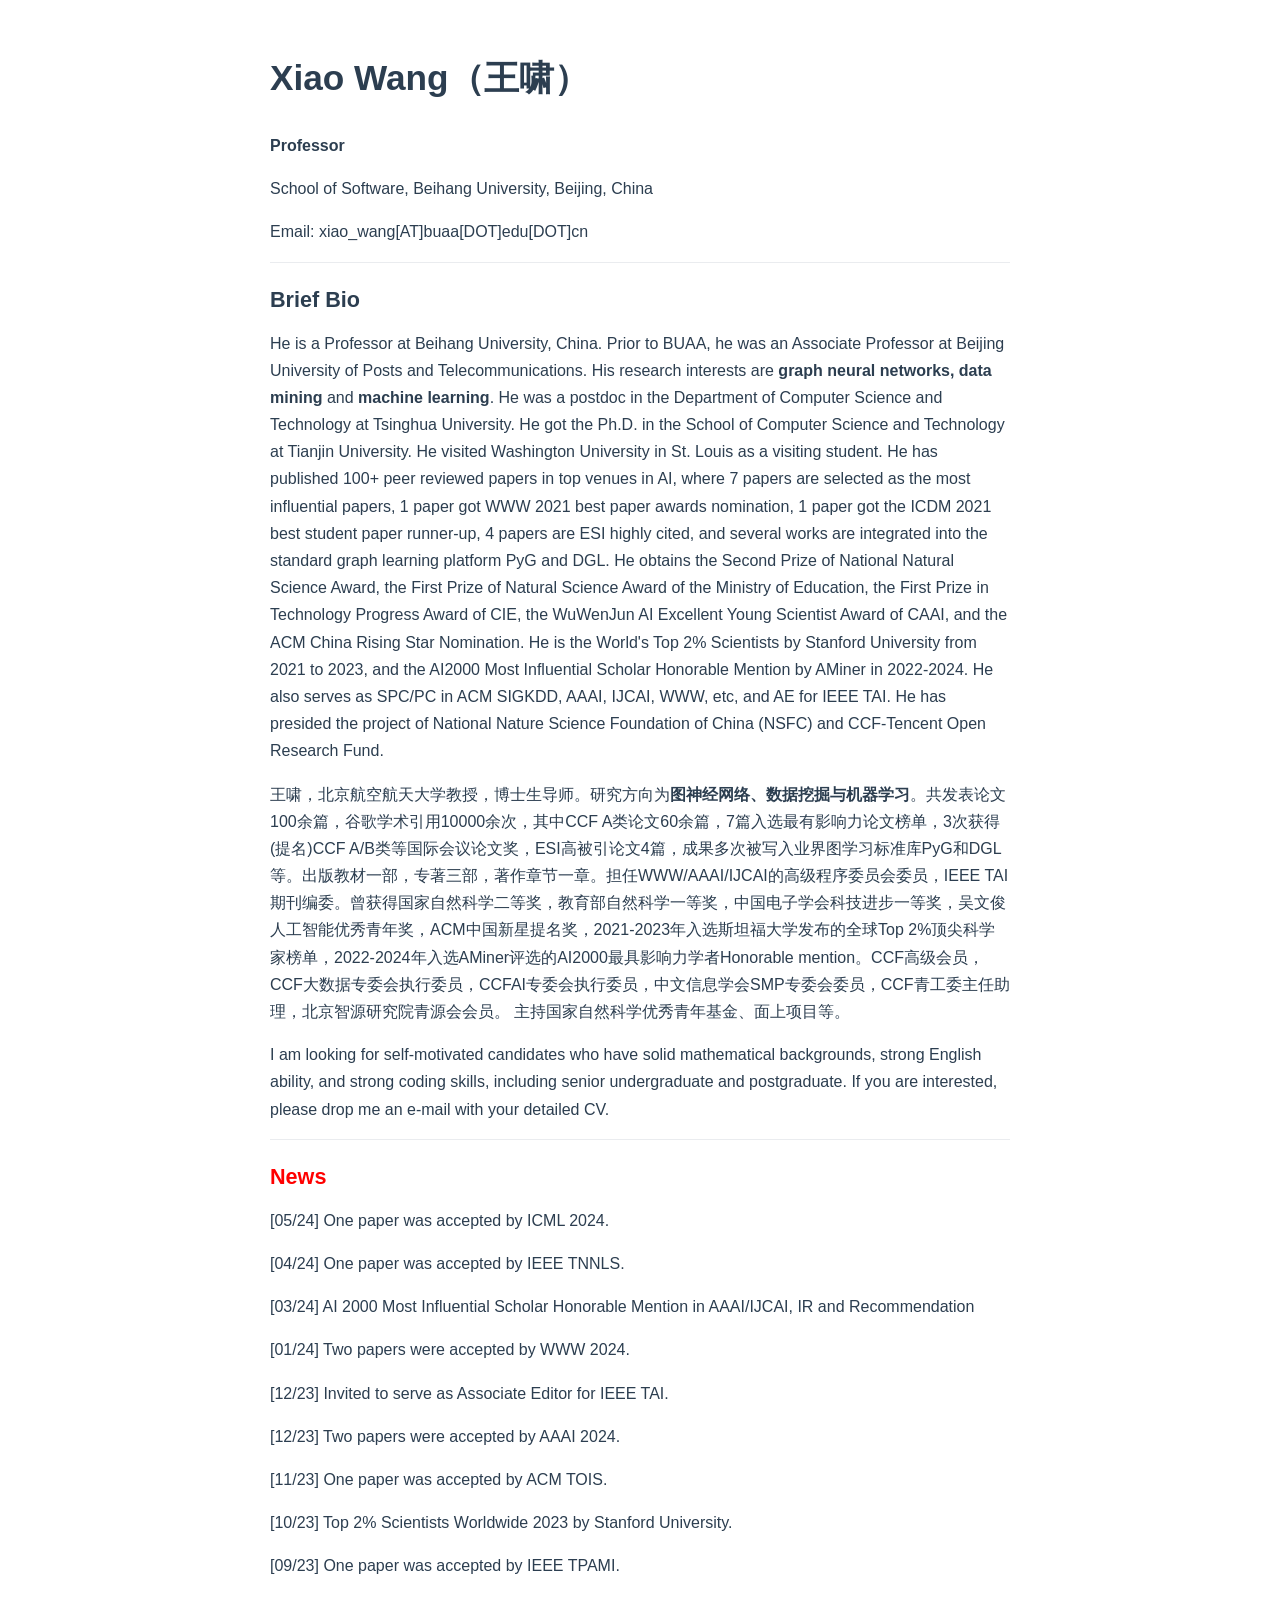
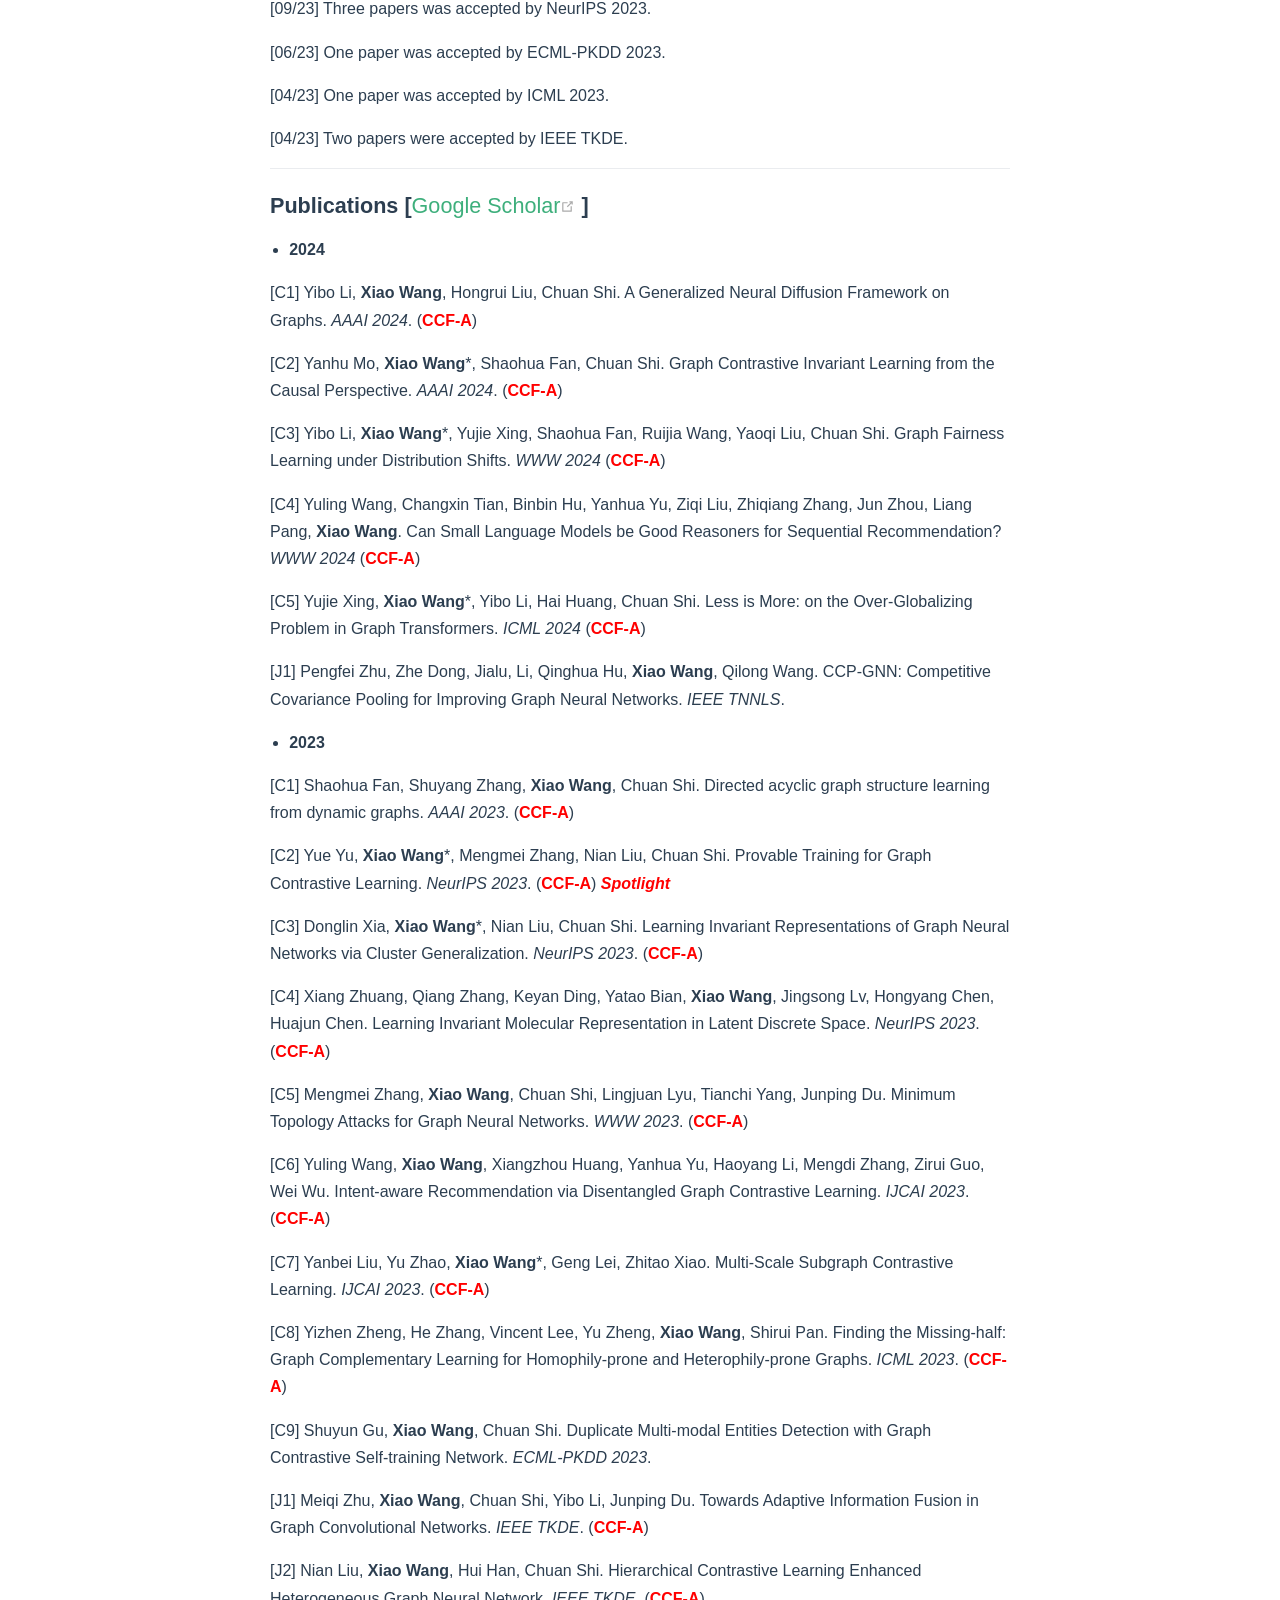
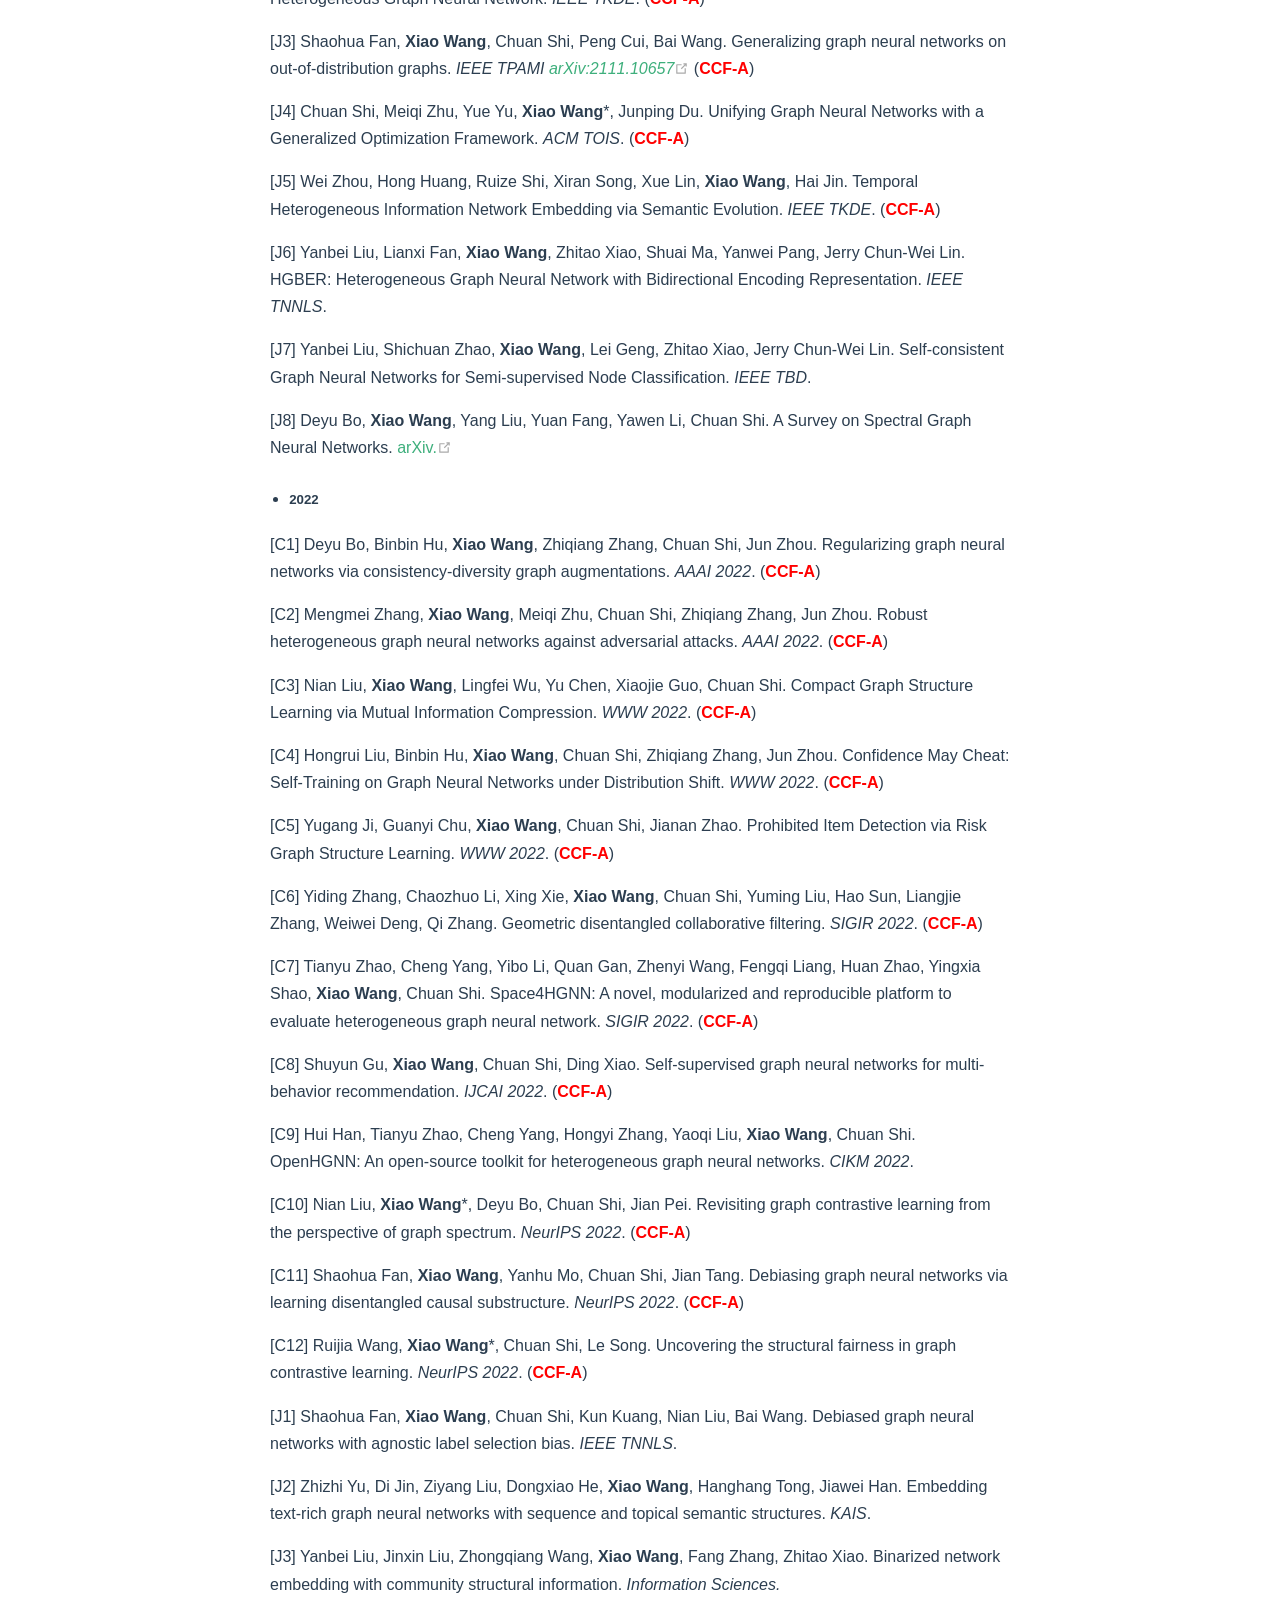
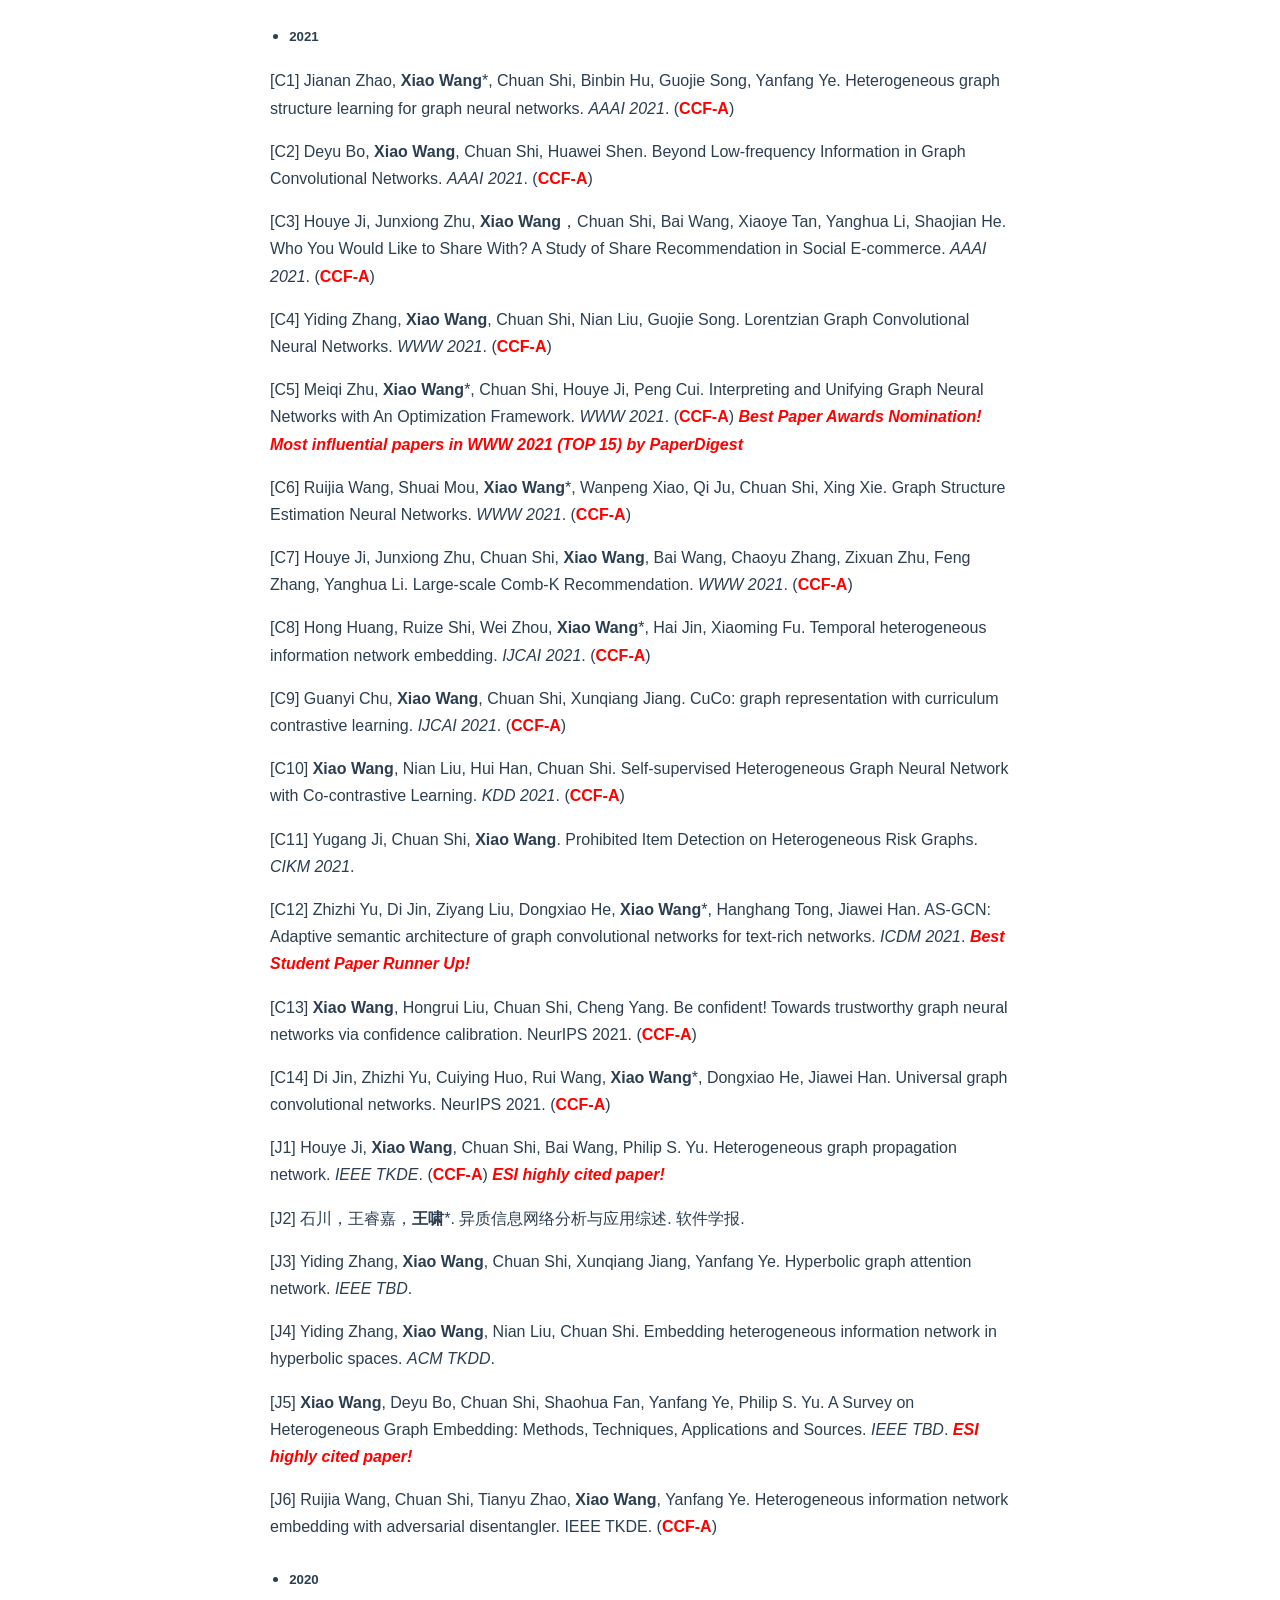
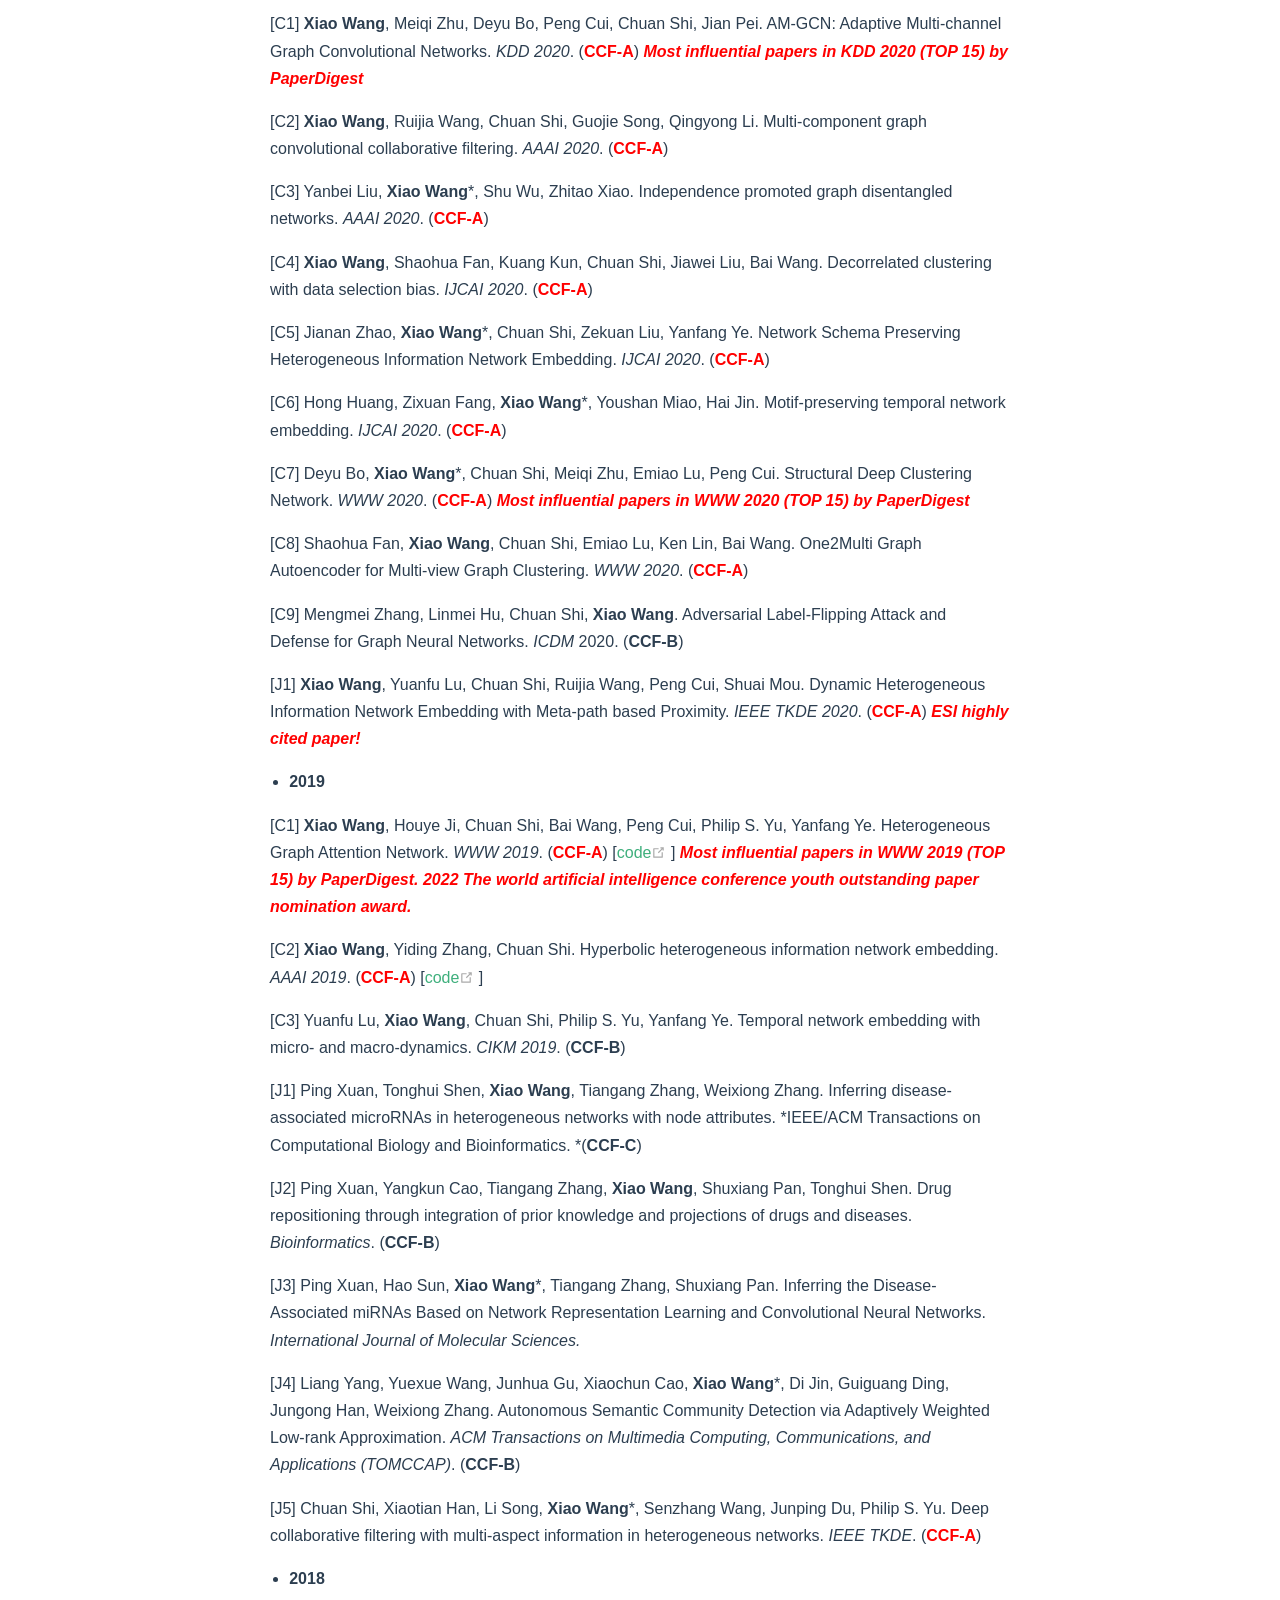
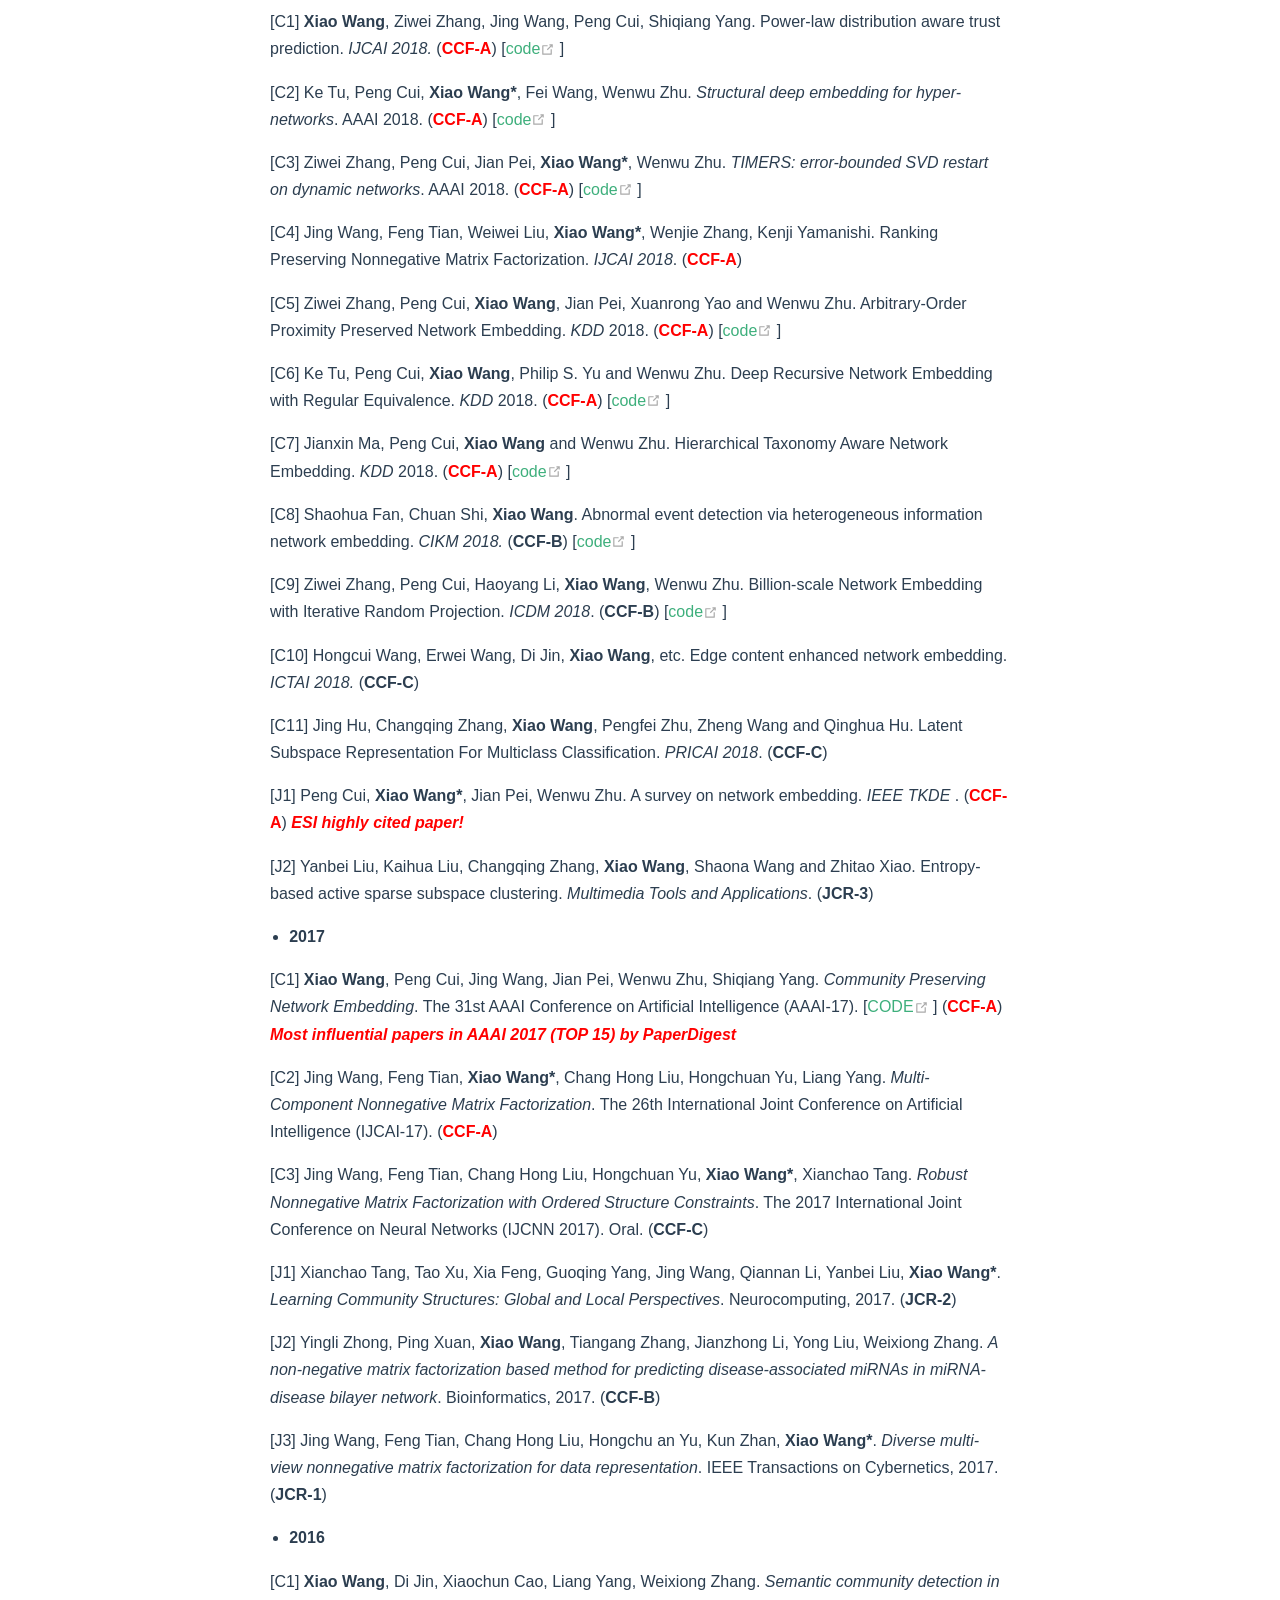
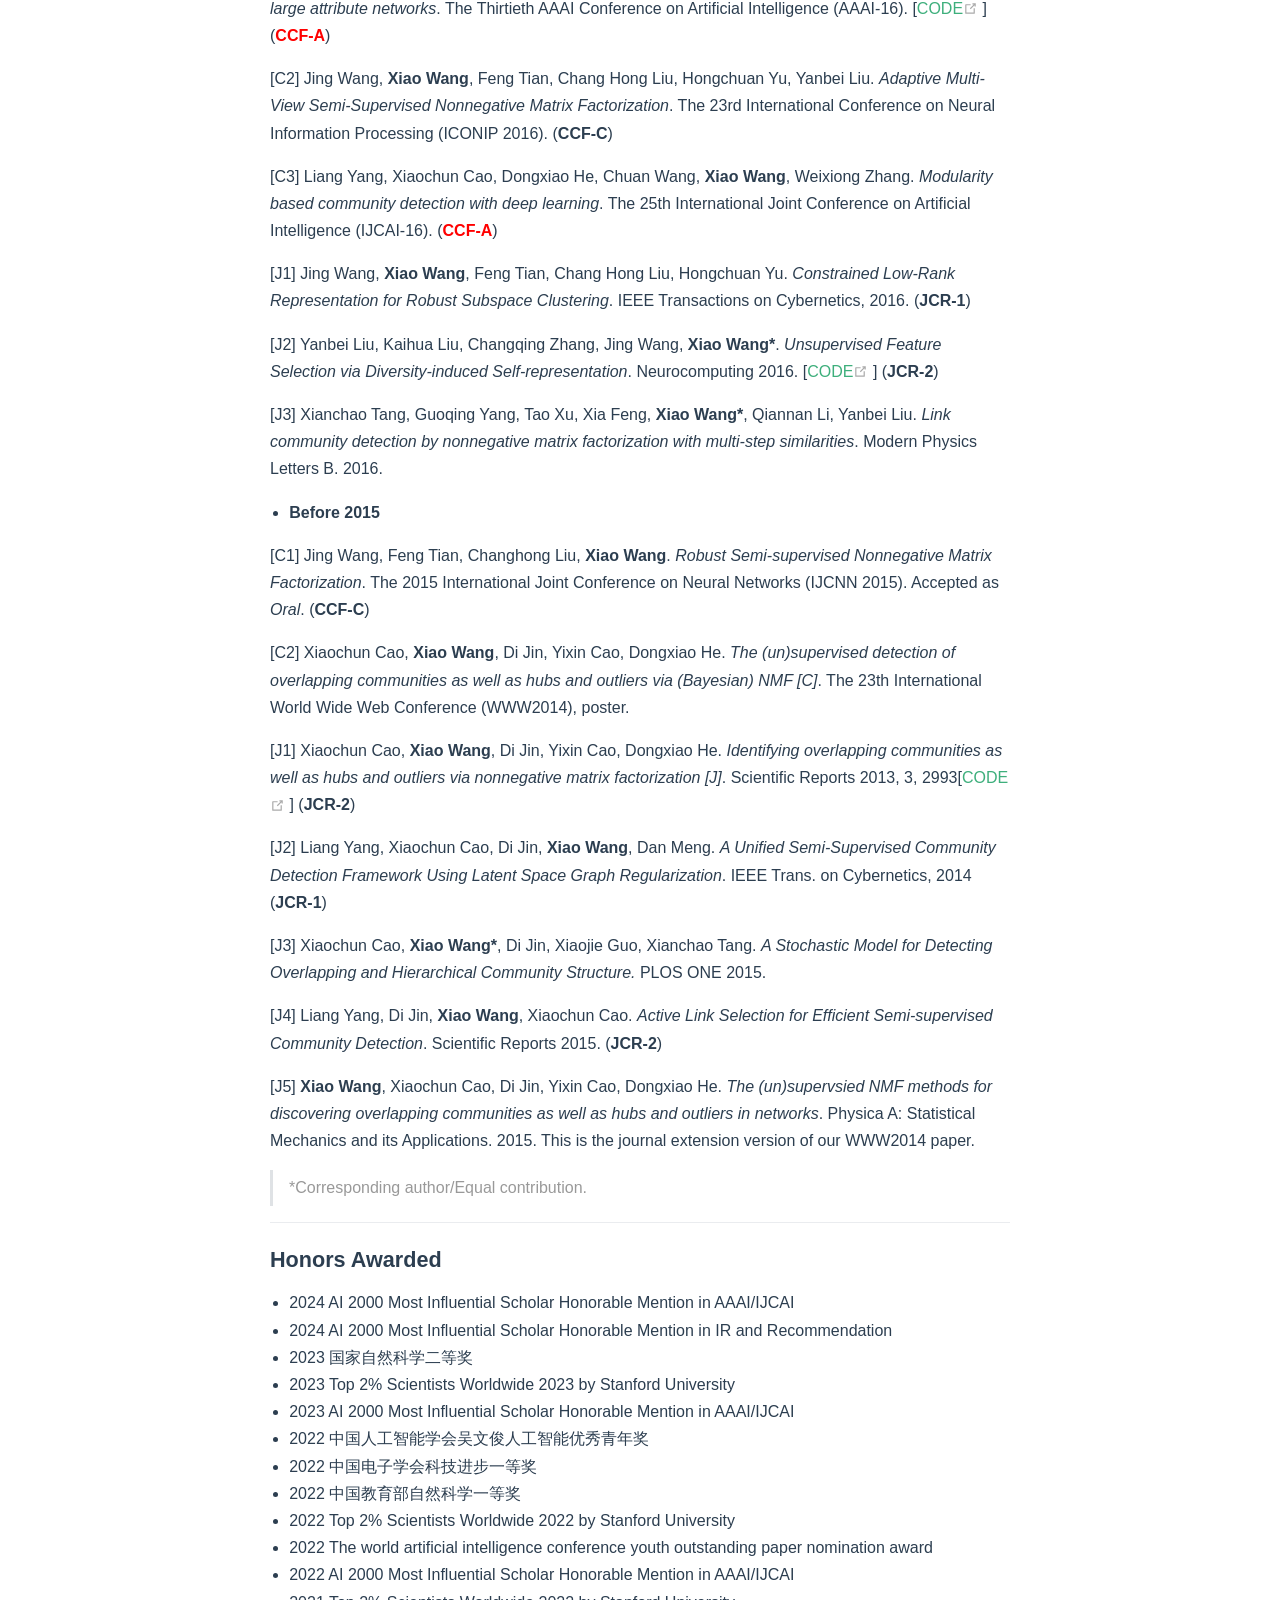
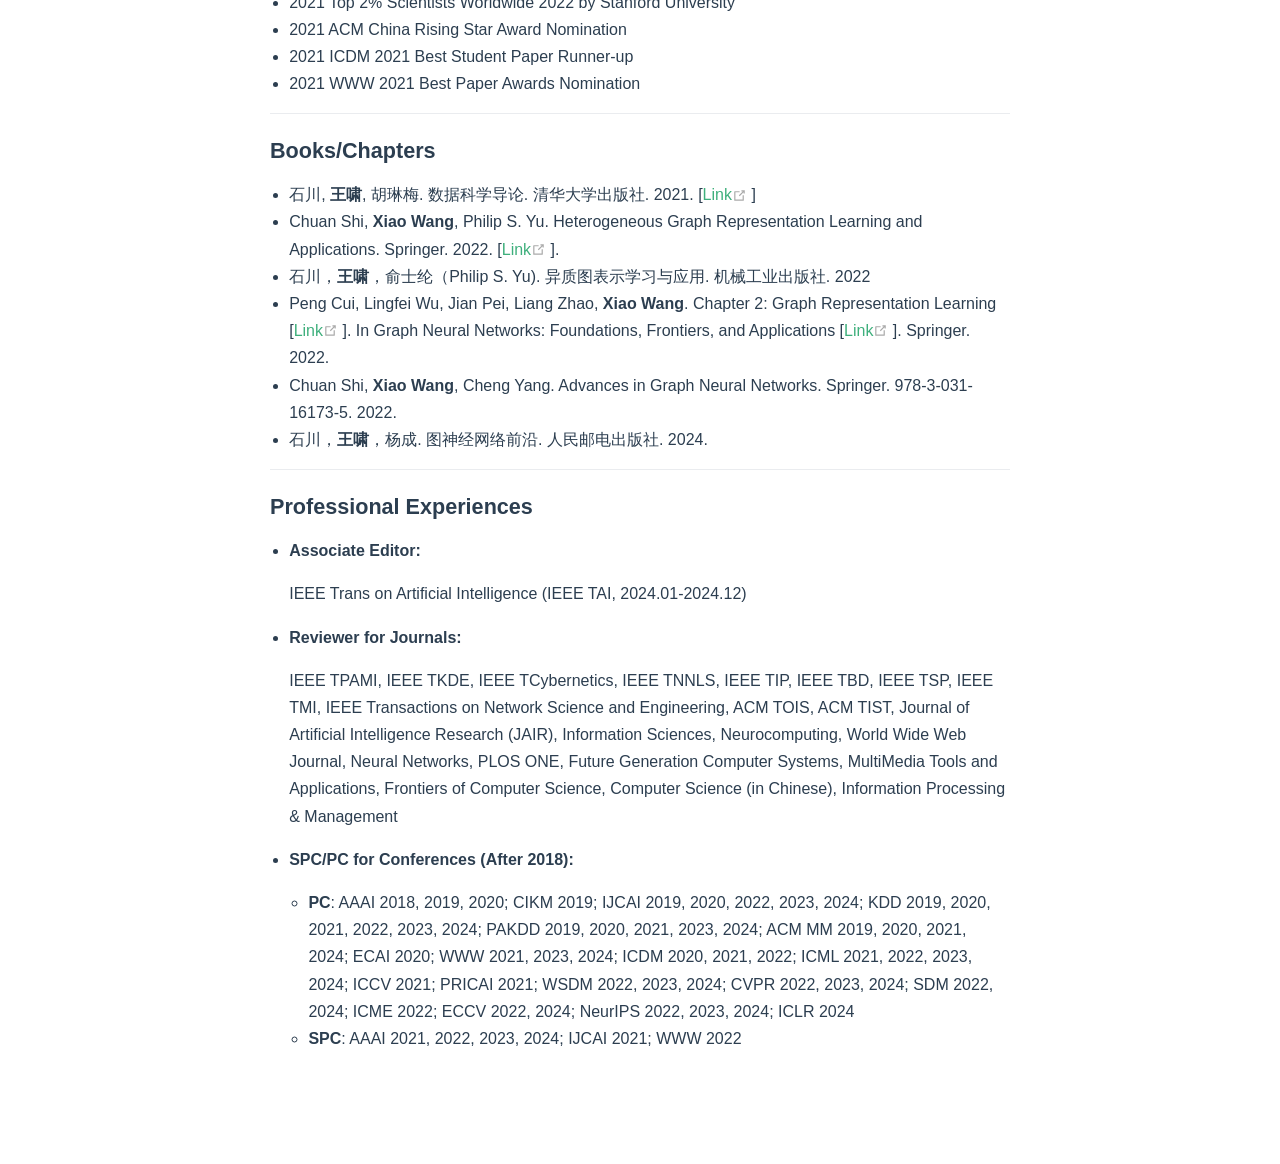
==== index.html @ 6abd91e6 "deploy" ====
<!DOCTYPE html>
<html lang="en-US">
  <head>
    <meta charset="utf-8">
    <meta name="viewport" content="width=device-width,initial-scale=1">
    <title>Homepage of Xiao Wang</title>
    <meta name="generator" content="VuePress 1.9.10">
    
    <meta name="description" content="">
    
    <link rel="preload" href="./assets/css/0.styles.a509adbc.css" as="style"><link rel="preload" href="./assets/js/app.d4db5997.js" as="script"><link rel="preload" href="./assets/js/2.15753625.js" as="script"><link rel="preload" href="./assets/js/22.20cff6c5.js" as="script"><link rel="prefetch" href="./assets/js/1.85f96e45.js"><link rel="prefetch" href="./assets/js/10.6be6a8e9.js"><link rel="prefetch" href="./assets/js/11.70404eb5.js"><link rel="prefetch" href="./assets/js/12.69fc59a1.js"><link rel="prefetch" href="./assets/js/13.38aee4da.js"><link rel="prefetch" href="./assets/js/14.d371b4a1.js"><link rel="prefetch" href="./assets/js/15.851ef665.js"><link rel="prefetch" href="./assets/js/16.ee28f8af.js"><link rel="prefetch" href="./assets/js/17.64f14a0d.js"><link rel="prefetch" href="./assets/js/18.835156c0.js"><link rel="prefetch" href="./assets/js/19.1492cb57.js"><link rel="prefetch" href="./assets/js/20.dcdc2c9b.js"><link rel="prefetch" href="./assets/js/21.ddfae5da.js"><link rel="prefetch" href="./assets/js/3.c1ac1183.js"><link rel="prefetch" href="./assets/js/4.bb08ef7b.js"><link rel="prefetch" href="./assets/js/5.8ece4ffe.js"><link rel="prefetch" href="./assets/js/6.810ac662.js"><link rel="prefetch" href="./assets/js/7.ace25d64.js"><link rel="prefetch" href="./assets/js/vendors~docsearch.5e19b665.js">
    <link rel="stylesheet" href="./assets/css/0.styles.a509adbc.css">
  </head>
  <body>
    <div id="app" data-server-rendered="true"><div class="theme-container no-navbar no-sidebar"><!----> <div class="sidebar-mask"></div> <aside class="sidebar"><!---->  <!----> </aside> <main class="page"> <div class="theme-default-content content__default"><h1 id="xiao-wang-王啸"><a href="#xiao-wang-王啸" class="header-anchor">#</a> Xiao Wang（王啸）</h1> <p><strong>Professor</strong></p> <p>School of Software, Beihang University, Beijing, China</p> <p>Email: xiao_wang[AT]buaa[DOT]edu[DOT]cn</p> <hr> <h3 id="brief-bio"><a href="#brief-bio" class="header-anchor">#</a> <span id="Biography">Brief Bio</span></h3> <p>He is a Professor at Beihang University, China. Prior to BUAA, he was an Associate Professor at Beijing University of Posts and Telecommunications. His research interests are <strong>graph neural networks, data mining</strong> and <strong>machine learning</strong>. He was a postdoc in the Department of Computer Science and Technology at Tsinghua University. He got the Ph.D. in the School of Computer Science and Technology at Tianjin University. He visited Washington University in St. Louis as a visiting student. He has published 100+ peer reviewed papers in top venues in AI, where 7 papers are selected as the most influential papers, 1 paper got WWW 2021 best paper awards nomination, 1 paper got the ICDM 2021 best student paper runner-up, 4 papers are ESI highly cited, and several works are integrated into the standard graph learning platform PyG and DGL. He obtains the Second Prize of National Natural Science Award, the First Prize of Natural Science Award of the Ministry of Education, the First Prize in Technology Progress Award of CIE, the WuWenJun AI Excellent Young Scientist Award of CAAI, and the ACM China Rising Star Nomination. He is the World's Top 2% Scientists by Stanford University from 2021 to 2023, and the AI2000 Most Influential Scholar Honorable Mention by AMiner in 2022-2024. He also serves as SPC/PC in ACM SIGKDD, AAAI, IJCAI, WWW, etc, and AE for IEEE TAI. He has presided the project of National Nature Science Foundation of China (NSFC) and CCF-Tencent Open Research Fund.</p> <p>王啸，北京航空航天大学教授，博士生导师。研究方向为<strong>图神经网络、数据挖掘与机器学习</strong>。共发表论文100余篇，谷歌学术引用10000余次，其中CCF A类论文60余篇，7篇入选最有影响力论文榜单，3次获得(提名)CCF A/B类等国际会议论文奖，ESI高被引论文4篇，成果多次被写入业界图学习标准库PyG和DGL等。出版教材一部，专著三部，著作章节一章。担任WWW/AAAI/IJCAI的高级程序委员会委员，IEEE TAI期刊编委。曾获得国家自然科学二等奖，教育部自然科学一等奖，中国电子学会科技进步一等奖，吴文俊人工智能优秀青年奖，ACM中国新星提名奖，2021-2023年入选斯坦福大学发布的全球Top 2%顶尖科学家榜单，2022-2024年入选AMiner评选的AI2000最具影响力学者Honorable mention。CCF高级会员，CCF大数据专委会执行委员，CCFAI专委会执行委员，中文信息学会SMP专委会委员，CCF青工委主任助理，北京智源研究院青源会会员。 主持国家自然科学优秀青年基金、面上项目等。</p> <p>I am looking for self-motivated candidates who have solid mathematical backgrounds, strong English ability, and strong coding skills, including senior undergraduate and postgraduate. If you are interested, please drop me an e-mail with your detailed CV.</p> <hr> <h3 id="news"><a href="#news" class="header-anchor">#</a> <font color="red"><span id="News">News</span></font></h3> <p>[05/24] One paper was accepted by ICML 2024.</p> <p>[04/24] One paper was accepted by IEEE TNNLS.</p> <p>[03/24] AI 2000 Most Influential Scholar Honorable Mention in AAAI/IJCAI, IR and Recommendation</p> <p>[01/24] Two papers were accepted by WWW 2024.</p> <p>[12/23] Invited to serve as Associate Editor for IEEE TAI.</p> <p>[12/23] Two papers were accepted by AAAI 2024.</p> <p>[11/23] One paper was accepted by ACM TOIS.</p> <p>[10/23] Top 2% Scientists Worldwide 2023 by Stanford University.</p> <p>[09/23] One paper was accepted by IEEE TPAMI.</p> <p>[09/23] Three papers was accepted by NeurIPS 2023.</p> <p>[06/23] One paper was accepted by ECML-PKDD 2023.</p> <p>[04/23] One paper was accepted by ICML 2023.</p> <p>[04/23] Two papers were accepted by IEEE TKDE.</p> <hr> <h3 id="publications-google-scholar"><a href="#publications-google-scholar" class="header-anchor">#</a> Publications [<a href="http://scholar.google.com/citations?user=MnzarAQAAAAJ&amp;hl=zh-CN" target="_blank" rel="noopener noreferrer">Google Scholar<span><svg xmlns="http://www.w3.org/2000/svg" aria-hidden="true" focusable="false" x="0px" y="0px" viewBox="0 0 100 100" width="15" height="15" class="icon outbound"><path fill="currentColor" d="M18.8,85.1h56l0,0c2.2,0,4-1.8,4-4v-32h-8v28h-48v-48h28v-8h-32l0,0c-2.2,0-4,1.8-4,4v56C14.8,83.3,16.6,85.1,18.8,85.1z"></path> <polygon fill="currentColor" points="45.7,48.7 51.3,54.3 77.2,28.5 77.2,37.2 85.2,37.2 85.2,14.9 62.8,14.9 62.8,22.9 71.5,22.9"></polygon></svg> <span class="sr-only">(opens new window)</span></span></a>]</h3> <ul><li><strong>2024</strong></li></ul> <p>[C1] Yibo Li, <strong>Xiao Wang</strong>, Hongrui Liu, Chuan Shi. A Generalized Neural Diffusion Framework on Graphs. <em>AAAI 2024</em>. (<strong><font color="red">CCF-A</font></strong>)</p> <p>[C2] Yanhu Mo, <strong>Xiao Wang</strong>*,  Shaohua Fan, Chuan Shi. Graph Contrastive Invariant Learning from the Causal Perspective. <em>AAAI 2024</em>. (<strong><font color="red">CCF-A</font></strong>)</p> <p>[C3] Yibo Li, <strong>Xiao Wang</strong>*, Yujie Xing, Shaohua Fan, Ruijia Wang, Yaoqi Liu, Chuan Shi. Graph Fairness Learning under Distribution Shifts. <em>WWW 2024</em> (<strong><font color="red">CCF-A</font></strong>)</p> <p>[C4] Yuling Wang, Changxin Tian, Binbin Hu, Yanhua Yu, Ziqi Liu, Zhiqiang Zhang, Jun Zhou, Liang Pang, <strong>Xiao Wang</strong>. Can Small Language Models be Good Reasoners for Sequential Recommendation? <em>WWW 2024</em> (<strong><font color="red">CCF-A</font></strong>)</p> <p>[C5] Yujie Xing, <strong>Xiao Wang</strong>*, Yibo Li, Hai Huang, Chuan Shi. Less is More: on the Over-Globalizing Problem in Graph Transformers. <em>ICML 2024</em> (<strong><font color="red">CCF-A</font></strong>)</p> <p>[J1] Pengfei Zhu, Zhe Dong, Jialu, Li, Qinghua Hu, <strong>Xiao Wang</strong>, Qilong Wang. CCP-GNN: Competitive Covariance Pooling for Improving Graph Neural Networks. <em>IEEE TNNLS</em>.</p> <ul><li><strong>2023</strong></li></ul> <p>[C1] Shaohua Fan, Shuyang Zhang, <strong>Xiao Wang</strong>, Chuan Shi. Directed acyclic graph structure learning from dynamic graphs. <em>AAAI 2023</em>. (<strong><font color="red">CCF-A</font></strong>)</p> <p>[C2] Yue Yu, <strong>Xiao Wang</strong>*, Mengmei Zhang, Nian Liu, Chuan Shi. Provable Training for Graph Contrastive Learning. <em>NeurIPS 2023</em>. (<strong><font color="red">CCF-A</font></strong>) <em><strong><font color="red">Spotlight</font></strong></em></p> <p>[C3] Donglin Xia, <strong>Xiao Wang</strong>*, Nian Liu, Chuan Shi. Learning Invariant Representations of Graph Neural Networks via Cluster Generalization. <em>NeurIPS 2023</em>. (<strong><font color="red">CCF-A</font></strong>)</p> <p>[C4] Xiang Zhuang, Qiang Zhang, Keyan Ding, Yatao Bian, <strong>Xiao Wang</strong>, Jingsong Lv, Hongyang Chen, Huajun Chen. Learning Invariant Molecular Representation in Latent Discrete Space. <em>NeurIPS 2023</em>. (<strong><font color="red">CCF-A</font></strong>)</p> <p>[C5] Mengmei Zhang, <strong>Xiao Wang</strong>, Chuan Shi, Lingjuan Lyu, Tianchi Yang, Junping Du. Minimum Topology Attacks for Graph Neural Networks. <em>WWW 2023</em>. (<strong><font color="red">CCF-A</font></strong>)</p> <p>[C6] Yuling Wang, <strong>Xiao Wang</strong>, Xiangzhou Huang, Yanhua Yu, Haoyang Li, Mengdi Zhang, Zirui Guo, Wei Wu. Intent-aware Recommendation via Disentangled Graph Contrastive Learning. <em>IJCAI 2023</em>. (<strong><font color="red">CCF-A</font></strong>)</p> <p>[C7] Yanbei Liu, Yu Zhao, <strong>Xiao Wang</strong>*, Geng Lei, Zhitao Xiao. Multi-Scale Subgraph Contrastive Learning. <em>IJCAI 2023</em>. (<strong><font color="red">CCF-A</font></strong>)</p> <p>[C8] Yizhen Zheng, He Zhang, Vincent Lee, Yu Zheng, <strong>Xiao Wang</strong>, Shirui Pan. Finding the Missing-half: Graph Complementary Learning for Homophily-prone and Heterophily-prone Graphs. <em>ICML 2023</em>. (<strong><font color="red">CCF-A</font></strong>)</p> <p>[C9] Shuyun Gu, <strong>Xiao Wang</strong>, Chuan Shi. Duplicate Multi-modal Entities Detection with Graph Contrastive Self-training Network. <em>ECML-PKDD 2023</em>.</p> <p>[J1] Meiqi Zhu, <strong>Xiao Wang</strong>, Chuan Shi, Yibo Li, Junping Du. Towards Adaptive Information Fusion in Graph Convolutional Networks. <em>IEEE TKDE</em>. (<strong><font color="red">CCF-A</font></strong>)</p> <p>[J2] Nian Liu, <strong>Xiao Wang</strong>, Hui Han, Chuan Shi. Hierarchical Contrastive Learning Enhanced Heterogeneous Graph Neural Network. <em>IEEE TKDE</em>. (<strong><font color="red">CCF-A</font></strong>)</p> <p>[J3] Shaohua Fan, <strong>Xiao Wang</strong>, Chuan Shi, Peng Cui, Bai Wang. Generalizing graph neural networks on out-of-distribution graphs. <em>IEEE TPAMI</em> <em><a href="https://arxiv.org/abs/2111.10657" target="_blank" rel="noopener noreferrer">arXiv:2111.10657<span><svg xmlns="http://www.w3.org/2000/svg" aria-hidden="true" focusable="false" x="0px" y="0px" viewBox="0 0 100 100" width="15" height="15" class="icon outbound"><path fill="currentColor" d="M18.8,85.1h56l0,0c2.2,0,4-1.8,4-4v-32h-8v28h-48v-48h28v-8h-32l0,0c-2.2,0-4,1.8-4,4v56C14.8,83.3,16.6,85.1,18.8,85.1z"></path> <polygon fill="currentColor" points="45.7,48.7 51.3,54.3 77.2,28.5 77.2,37.2 85.2,37.2 85.2,14.9 62.8,14.9 62.8,22.9 71.5,22.9"></polygon></svg> <span class="sr-only">(opens new window)</span></span></a></em> (<strong><font color="red">CCF-A</font></strong>)</p> <p>[J4] Chuan Shi, Meiqi Zhu, Yue Yu, <strong>Xiao Wang</strong>*, Junping Du. Unifying Graph Neural Networks with a Generalized Optimization Framework. <em>ACM TOIS</em>. (<strong><font color="red">CCF-A</font></strong>)</p> <p>[J5] Wei Zhou, Hong Huang, Ruize Shi, Xiran Song, Xue Lin, <strong>Xiao Wang</strong>, Hai Jin. Temporal Heterogeneous Information Network Embedding via Semantic Evolution. <em>IEEE TKDE</em>. (<strong><font color="red">CCF-A</font></strong>)</p> <p>[J6] Yanbei Liu, Lianxi Fan, <strong>Xiao Wang</strong>, Zhitao Xiao, Shuai Ma, Yanwei Pang, Jerry Chun-Wei Lin. HGBER: Heterogeneous Graph Neural Network with Bidirectional Encoding Representation. <em>IEEE TNNLS</em>.</p> <p>[J7] Yanbei Liu, Shichuan Zhao, <strong>Xiao Wang</strong>, Lei Geng, Zhitao Xiao, Jerry Chun-Wei Lin. Self-consistent Graph Neural Networks for Semi-supervised Node Classification. <em>IEEE TBD</em>.</p> <p>[J8] Deyu Bo, <strong>Xiao Wang</strong>, Yang Liu, Yuan Fang, Yawen Li, Chuan Shi. A Survey on Spectral Graph Neural Networks. <a href="https://arxiv.org/pdf/2302.05631.pdf" target="_blank" rel="noopener noreferrer">arXiv.<span><svg xmlns="http://www.w3.org/2000/svg" aria-hidden="true" focusable="false" x="0px" y="0px" viewBox="0 0 100 100" width="15" height="15" class="icon outbound"><path fill="currentColor" d="M18.8,85.1h56l0,0c2.2,0,4-1.8,4-4v-32h-8v28h-48v-48h28v-8h-32l0,0c-2.2,0-4,1.8-4,4v56C14.8,83.3,16.6,85.1,18.8,85.1z"></path> <polygon fill="currentColor" points="45.7,48.7 51.3,54.3 77.2,28.5 77.2,37.2 85.2,37.2 85.2,14.9 62.8,14.9 62.8,22.9 71.5,22.9"></polygon></svg> <span class="sr-only">(opens new window)</span></span></a></p> <ul><li><h5 id="_2022"><a href="#_2022" class="header-anchor">#</a> <strong>2022</strong></h5></li></ul> <p>[C1] Deyu Bo, Binbin Hu, <strong>Xiao Wang</strong>, Zhiqiang Zhang, Chuan Shi, Jun Zhou. Regularizing graph neural networks via consistency-diversity graph augmentations. <em>AAAI 2022</em>. (<strong><font color="red">CCF-A</font></strong>)</p> <p>[C2] Mengmei Zhang, <strong>Xiao Wang</strong>, Meiqi Zhu, Chuan Shi, Zhiqiang Zhang, Jun Zhou. Robust heterogeneous graph neural networks against adversarial attacks. <em>AAAI 2022</em>. (<strong><font color="red">CCF-A</font></strong>)</p> <p>[C3] Nian Liu, <strong>Xiao Wang</strong>, Lingfei Wu, Yu Chen, Xiaojie Guo, Chuan Shi. Compact Graph Structure Learning via Mutual Information Compression. <em>WWW 2022</em>. (<strong><font color="red">CCF-A</font></strong>)</p> <p>[C4] Hongrui Liu, Binbin Hu, <strong>Xiao Wang</strong>, Chuan Shi, Zhiqiang Zhang, Jun Zhou. Confidence May Cheat: Self-Training on Graph Neural Networks under Distribution Shift. <em>WWW 2022</em>. (<strong><font color="red">CCF-A</font></strong>)</p> <p>[C5] Yugang Ji, Guanyi Chu, <strong>Xiao Wang</strong>, Chuan Shi, Jianan Zhao. Prohibited Item Detection via Risk Graph Structure Learning. <em>WWW 2022</em>. (<strong><font color="red">CCF-A</font></strong>)</p> <p>[C6] Yiding Zhang, Chaozhuo Li, Xing Xie, <strong>Xiao Wang</strong>, Chuan Shi, Yuming Liu, Hao Sun, Liangjie Zhang, Weiwei Deng, Qi Zhang. Geometric disentangled collaborative filtering. <em>SIGIR 2022</em>. (<strong><font color="red">CCF-A</font></strong>)</p> <p>[C7] Tianyu Zhao, Cheng Yang, Yibo Li, Quan Gan, Zhenyi Wang, Fengqi Liang, Huan Zhao, Yingxia Shao, <strong>Xiao Wang</strong>, Chuan Shi. Space4HGNN: A novel, modularized and reproducible platform to evaluate heterogeneous graph neural network. <em>SIGIR 2022</em>. (<strong><font color="red">CCF-A</font></strong>)</p> <p>[C8] Shuyun Gu, <strong>Xiao Wang</strong>, Chuan Shi, Ding Xiao. Self-supervised graph neural networks for multi-behavior recommendation. <em>IJCAI 2022</em>. (<strong><font color="red">CCF-A</font></strong>)</p> <p>[C9] Hui Han, Tianyu Zhao, Cheng Yang, Hongyi Zhang, Yaoqi Liu, <strong>Xiao Wang</strong>, Chuan Shi. OpenHGNN: An open-source toolkit for heterogeneous graph neural networks. <em>CIKM 2022</em>.</p> <p>[C10] Nian Liu, <strong>Xiao Wang</strong>*, Deyu Bo, Chuan Shi, Jian Pei. Revisiting graph contrastive learning from the perspective of graph spectrum. <em>NeurIPS 2022</em>. (<strong><font color="red">CCF-A</font></strong>)</p> <p>[C11] Shaohua Fan, <strong>Xiao Wang</strong>, Yanhu Mo, Chuan Shi, Jian Tang. Debiasing graph neural networks via learning disentangled causal substructure. <em>NeurIPS 2022</em>. (<strong><font color="red">CCF-A</font></strong>)</p> <p>[C12] Ruijia Wang, <strong>Xiao Wang</strong>*, Chuan Shi, Le Song. Uncovering the structural fairness in graph contrastive learning. <em>NeurIPS 2022</em>. (<strong><font color="red">CCF-A</font></strong>)</p> <p>[J1] Shaohua Fan, <strong>Xiao Wang</strong>, Chuan Shi, Kun Kuang, Nian Liu, Bai Wang. Debiased graph neural networks with agnostic label selection bias. <em>IEEE TNNLS</em>.</p> <p>[J2] Zhizhi Yu, Di Jin, Ziyang Liu, Dongxiao He, <strong>Xiao Wang</strong>, Hanghang Tong, Jiawei Han. Embedding text-rich graph neural networks with sequence and topical semantic structures. <em>KAIS</em>.</p> <p>[J3] Yanbei Liu, Jinxin Liu, Zhongqiang Wang, <strong>Xiao Wang</strong>, Fang Zhang, Zhitao Xiao. Binarized network embedding with community structural information. <em>Information Sciences.</em></p> <ul><li><h5 id="_2021"><a href="#_2021" class="header-anchor">#</a> <strong>2021</strong></h5></li></ul> <p>[C1] Jianan Zhao, <strong>Xiao Wang</strong>*, Chuan Shi, Binbin Hu, Guojie Song, Yanfang Ye. Heterogeneous graph structure learning for graph neural networks. <em>AAAI 2021</em>. (<strong><font color="red">CCF-A</font></strong>)</p> <p>[C2] Deyu Bo, <strong>Xiao Wang</strong>, Chuan Shi, Huawei Shen. Beyond Low-frequency Information in Graph Convolutional Networks. <em>AAAI 2021</em>. (<strong><font color="red">CCF-A</font></strong>)</p> <p>[C3] Houye Ji, Junxiong Zhu, <strong>Xiao Wang</strong>，Chuan Shi, Bai Wang, Xiaoye Tan, Yanghua Li, Shaojian He. Who You Would Like to Share With? A Study of Share Recommendation in Social E-commerce. <em>AAAI 2021</em>. (<strong><font color="red">CCF-A</font></strong>)</p> <p>[C4] Yiding Zhang, <strong>Xiao Wang</strong>, Chuan Shi, Nian Liu, Guojie Song. Lorentzian Graph Convolutional Neural Networks. <em>WWW 2021</em>. (<strong><font color="red">CCF-A</font></strong>)</p> <p>[C5] Meiqi Zhu, <strong>Xiao Wang</strong>*, Chuan Shi, Houye Ji, Peng Cui. Interpreting and Unifying Graph Neural Networks with An Optimization Framework. <em>WWW 2021</em>. (<strong><font color="red">CCF-A</font></strong>) <em><strong><font color="red">Best Paper Awards Nomination!</font></strong></em> <em><strong><font color="red">Most influential papers in WWW 2021 (TOP 15) by PaperDigest</font></strong></em></p> <p>[C6] Ruijia Wang, Shuai Mou, <strong>Xiao Wang</strong>*, Wanpeng Xiao, Qi Ju, Chuan Shi, Xing Xie. Graph Structure Estimation Neural Networks. <em>WWW 2021</em>. (<strong><font color="red">CCF-A</font></strong>)</p> <p>[C7] Houye Ji, Junxiong Zhu, Chuan Shi, <strong>Xiao Wang</strong>, Bai Wang, Chaoyu Zhang, Zixuan Zhu, Feng Zhang, Yanghua Li. Large-scale Comb-K Recommendation. <em>WWW 2021</em>. (<strong><font color="red">CCF-A</font></strong>)</p> <p>[C8] Hong Huang, Ruize Shi, Wei Zhou, <strong>Xiao Wang</strong>*, Hai Jin, Xiaoming Fu. Temporal heterogeneous information network embedding. <em>IJCAI 2021</em>. (<strong><font color="red">CCF-A</font></strong>)</p> <p>[C9] Guanyi Chu, <strong>Xiao Wang</strong>, Chuan Shi, Xunqiang Jiang. CuCo: graph representation with curriculum contrastive learning. <em>IJCAI 2021</em>. (<strong><font color="red">CCF-A</font></strong>)</p> <p>[C10] <strong>Xiao Wang</strong>, Nian Liu, Hui Han, Chuan Shi. Self-supervised Heterogeneous Graph Neural Network with Co-contrastive Learning. <em>KDD 2021</em>. (<strong><font color="red">CCF-A</font></strong>)</p> <p>[C11] Yugang Ji, Chuan Shi, <strong>Xiao Wang</strong>. Prohibited Item Detection on Heterogeneous Risk Graphs. <em>CIKM 2021</em>.</p> <p>[C12] Zhizhi Yu, Di Jin, Ziyang Liu, Dongxiao He, <strong>Xiao Wang</strong>*, Hanghang Tong, Jiawei Han. AS-GCN: Adaptive semantic architecture of graph convolutional networks for text-rich networks. <em>ICDM 2021</em>. <em><strong><font color="red">Best Student Paper Runner Up!</font></strong></em></p> <p>[C13] <strong>Xiao Wang</strong>, Hongrui Liu, Chuan Shi, Cheng Yang. Be confident! Towards trustworthy graph neural networks via confidence calibration. NeurIPS 2021. (<strong><font color="red">CCF-A</font></strong>)</p> <p>[C14] Di Jin, Zhizhi Yu, Cuiying Huo, Rui Wang, <strong>Xiao Wang</strong>*, Dongxiao He, Jiawei Han. Universal graph convolutional networks. NeurIPS 2021. (<strong><font color="red">CCF-A</font></strong>)</p> <p>[J1] Houye Ji, <strong>Xiao Wang</strong>, Chuan Shi, Bai Wang, Philip S. Yu. Heterogeneous graph propagation network. <em>IEEE TKDE</em>. (<strong><font color="red">CCF-A</font></strong>) <strong><font color="red"><em>ESI highly cited paper!</em></font></strong></p> <p>[J2] 石川，王睿嘉，<strong>王啸</strong>*. 异质信息网络分析与应用综述. 软件学报.</p> <p>[J3] Yiding Zhang, <strong>Xiao Wang</strong>, Chuan Shi, Xunqiang Jiang, Yanfang Ye. Hyperbolic graph attention network. <em>IEEE TBD</em>.</p> <p>[J4] Yiding Zhang, <strong>Xiao Wang</strong>, Nian Liu, Chuan Shi. Embedding heterogeneous information network in hyperbolic spaces. <em>ACM TKDD</em>.</p> <p>[J5] <strong>Xiao Wang</strong>, Deyu Bo, Chuan Shi, Shaohua Fan, Yanfang Ye, Philip S. Yu. A Survey on Heterogeneous Graph Embedding: Methods, Techniques, Applications and Sources. <em>IEEE TBD</em>. <strong><font color="red"><em>ESI highly cited paper!</em></font></strong></p> <p>[J6] Ruijia Wang, Chuan Shi, Tianyu Zhao, <strong>Xiao Wang</strong>, Yanfang Ye. Heterogeneous information network embedding with adversarial disentangler. IEEE TKDE. (<strong><font color="red">CCF-A</font></strong>)</p> <ul><li><h5 id="_2020"><a href="#_2020" class="header-anchor">#</a> 2020</h5></li></ul> <p>[C1] <strong>Xiao Wang</strong>, Meiqi Zhu, Deyu Bo, Peng Cui, Chuan Shi, Jian Pei. AM-GCN: Adaptive Multi-channel Graph Convolutional Networks. <em>KDD 2020</em>. (<strong><font color="red">CCF-A</font></strong>) <em><strong><font color="red">Most influential papers in KDD 2020 (TOP 15) by PaperDigest</font></strong></em></p> <p>[C2] <strong>Xiao Wang</strong>, Ruijia Wang, Chuan Shi, Guojie Song, Qingyong Li. Multi-component graph convolutional collaborative filtering. <em>AAAI 2020</em>. (<strong><font color="red">CCF-A</font></strong>)</p> <p>[C3] Yanbei Liu, <strong>Xiao Wang</strong>*, Shu Wu, Zhitao Xiao. Independence promoted graph disentangled networks. <em>AAAI 2020</em>. (<strong><font color="red">CCF-A</font></strong>)</p> <p>[C4] <strong>Xiao Wang</strong>, Shaohua Fan, Kuang Kun, Chuan Shi, Jiawei Liu, Bai Wang. Decorrelated clustering with data selection bias. <em>IJCAI 2020</em>. (<strong><font color="red">CCF-A</font></strong>)</p> <p>[C5] Jianan Zhao, <strong>Xiao Wang</strong>*, Chuan Shi, Zekuan Liu, Yanfang Ye. Network Schema Preserving Heterogeneous Information Network Embedding. <em>IJCAI 2020</em>. (<strong><font color="red">CCF-A</font></strong>)</p> <p>[C6] Hong Huang, Zixuan Fang, <strong>Xiao Wang</strong>*, Youshan Miao, Hai Jin. Motif-preserving temporal network embedding. <em>IJCAI 2020</em>. (<strong><font color="red">CCF-A</font></strong>)</p> <p>[C7] Deyu Bo, <strong>Xiao Wang</strong>*, Chuan Shi, Meiqi Zhu, Emiao Lu, Peng Cui. Structural Deep Clustering Network. <em>WWW 2020</em>. (<strong><font color="red">CCF-A</font></strong>) <em><strong><font color="red">Most influential papers in WWW 2020 (TOP 15) by PaperDigest</font></strong></em></p> <p>[C8] Shaohua Fan, <strong>Xiao Wang</strong>, Chuan Shi, Emiao Lu, Ken Lin, Bai Wang. One2Multi Graph Autoencoder for Multi-view Graph Clustering. <em>WWW 2020</em>. (<strong><font color="red">CCF-A</font></strong>)</p> <p>[C9] Mengmei Zhang, Linmei Hu, Chuan Shi, <strong>Xiao Wang</strong>. Adversarial Label-Flipping Attack and Defense for Graph Neural Networks. <em>ICDM</em> 2020. (<strong>CCF-B</strong>)</p> <p>[J1] <strong>Xiao Wang</strong>, Yuanfu Lu, Chuan Shi, Ruijia Wang, Peng Cui, Shuai Mou. Dynamic Heterogeneous Information Network Embedding with Meta-path based Proximity. <em>IEEE TKDE 2020</em>. (<strong><font color="red">CCF-A</font></strong>) <strong><font color="red"><em>ESI highly cited paper!</em></font></strong></p> <ul><li><strong>2019</strong></li></ul> <p>[C1] <strong>Xiao Wang</strong>, Houye Ji, Chuan Shi, Bai Wang, Peng Cui, Philip S. Yu, Yanfang Ye. Heterogeneous Graph Attention Network. <em>WWW 2019</em>. (<strong><font color="red">CCF-A</font></strong>) [<a href="https://github.com/Jhy1993/HAN" target="_blank" rel="noopener noreferrer">code<span><svg xmlns="http://www.w3.org/2000/svg" aria-hidden="true" focusable="false" x="0px" y="0px" viewBox="0 0 100 100" width="15" height="15" class="icon outbound"><path fill="currentColor" d="M18.8,85.1h56l0,0c2.2,0,4-1.8,4-4v-32h-8v28h-48v-48h28v-8h-32l0,0c-2.2,0-4,1.8-4,4v56C14.8,83.3,16.6,85.1,18.8,85.1z"></path> <polygon fill="currentColor" points="45.7,48.7 51.3,54.3 77.2,28.5 77.2,37.2 85.2,37.2 85.2,14.9 62.8,14.9 62.8,22.9 71.5,22.9"></polygon></svg> <span class="sr-only">(opens new window)</span></span></a>] <em><strong><font color="red">Most influential papers in WWW 2019 (TOP 15) by PaperDigest. 2022 The world artificial intelligence conference youth outstanding paper nomination award.</font></strong></em></p> <p>[C2] <strong>Xiao Wang</strong>, Yiding Zhang, Chuan Shi. Hyperbolic heterogeneous information network embedding. <em>AAAI 2019</em>. (<strong><font color="red">CCF-A</font></strong>) [<a href="https://github.com/ydzhang-stormstout/HHNE" target="_blank" rel="noopener noreferrer">code<span><svg xmlns="http://www.w3.org/2000/svg" aria-hidden="true" focusable="false" x="0px" y="0px" viewBox="0 0 100 100" width="15" height="15" class="icon outbound"><path fill="currentColor" d="M18.8,85.1h56l0,0c2.2,0,4-1.8,4-4v-32h-8v28h-48v-48h28v-8h-32l0,0c-2.2,0-4,1.8-4,4v56C14.8,83.3,16.6,85.1,18.8,85.1z"></path> <polygon fill="currentColor" points="45.7,48.7 51.3,54.3 77.2,28.5 77.2,37.2 85.2,37.2 85.2,14.9 62.8,14.9 62.8,22.9 71.5,22.9"></polygon></svg> <span class="sr-only">(opens new window)</span></span></a>]</p> <p>[C3] Yuanfu Lu, <strong>Xiao Wang</strong>, Chuan Shi, Philip S. Yu, Yanfang Ye. Temporal network embedding with micro- and macro-dynamics. <em>CIKM 2019</em>. (<strong>CCF-B</strong>)</p> <p>[J1] Ping Xuan, Tonghui Shen, <strong>Xiao Wang</strong>, Tiangang Zhang, Weixiong Zhang. Inferring disease-associated microRNAs in heterogeneous networks with node attributes. *IEEE/ACM Transactions on Computational Biology and Bioinformatics. *(<strong>CCF-C</strong>)</p> <p>[J2] Ping Xuan, Yangkun Cao, Tiangang Zhang, <strong>Xiao Wang</strong>, Shuxiang Pan, Tonghui Shen. Drug repositioning through integration of prior knowledge and projections of drugs and diseases. <em>Bioinformatics</em>. (<strong>CCF-B</strong>)</p> <p>[J3] Ping Xuan, Hao Sun, <strong>Xiao Wang</strong>*, Tiangang Zhang, Shuxiang Pan. Inferring the Disease-Associated miRNAs Based on Network Representation Learning and Convolutional Neural Networks. <em>International Journal of Molecular Sciences.</em></p> <p>[J4] Liang Yang, Yuexue Wang, Junhua Gu, Xiaochun Cao, <strong>Xiao Wang</strong>*, Di Jin, Guiguang Ding, Jungong Han, Weixiong Zhang. Autonomous Semantic Community Detection via Adaptively Weighted Low-rank Approximation. <em>ACM Transactions on Multimedia Computing, Communications, and Applications (TOMCCAP)</em>. (<strong>CCF-B</strong>)</p> <p>[J5] Chuan Shi, Xiaotian Han, Li Song, <strong>Xiao Wang</strong>*, Senzhang Wang, Junping Du, Philip S. Yu. Deep collaborative filtering with multi-aspect information in heterogeneous networks. <em>IEEE TKDE</em>. (<strong><font color="red">CCF-A</font></strong>)</p> <ul><li><strong>2018</strong></li></ul> <p>[C1] <strong>Xiao Wang</strong>, Ziwei Zhang, Jing Wang, Peng Cui, Shiqiang Yang. Power-law distribution aware trust prediction. <em>IJCAI 2018.</em> (<strong><font color="red">CCF-A</font></strong>) [<a href="https://github.com/ZW-ZHANG/Powerlaw_TP" target="_blank" rel="noopener noreferrer">code<span><svg xmlns="http://www.w3.org/2000/svg" aria-hidden="true" focusable="false" x="0px" y="0px" viewBox="0 0 100 100" width="15" height="15" class="icon outbound"><path fill="currentColor" d="M18.8,85.1h56l0,0c2.2,0,4-1.8,4-4v-32h-8v28h-48v-48h28v-8h-32l0,0c-2.2,0-4,1.8-4,4v56C14.8,83.3,16.6,85.1,18.8,85.1z"></path> <polygon fill="currentColor" points="45.7,48.7 51.3,54.3 77.2,28.5 77.2,37.2 85.2,37.2 85.2,14.9 62.8,14.9 62.8,22.9 71.5,22.9"></polygon></svg> <span class="sr-only">(opens new window)</span></span></a>]</p> <p>[C2] Ke Tu, Peng Cui, <strong>Xiao Wang*</strong>, Fei Wang, Wenwu Zhu. <em>Structural deep embedding for hyper-networks</em>. AAAI 2018. (<strong><font color="red">CCF-A</font></strong>) [<a href="https://github.com/tadpole/DHNE" target="_blank" rel="noopener noreferrer">code<span><svg xmlns="http://www.w3.org/2000/svg" aria-hidden="true" focusable="false" x="0px" y="0px" viewBox="0 0 100 100" width="15" height="15" class="icon outbound"><path fill="currentColor" d="M18.8,85.1h56l0,0c2.2,0,4-1.8,4-4v-32h-8v28h-48v-48h28v-8h-32l0,0c-2.2,0-4,1.8-4,4v56C14.8,83.3,16.6,85.1,18.8,85.1z"></path> <polygon fill="currentColor" points="45.7,48.7 51.3,54.3 77.2,28.5 77.2,37.2 85.2,37.2 85.2,14.9 62.8,14.9 62.8,22.9 71.5,22.9"></polygon></svg> <span class="sr-only">(opens new window)</span></span></a>]</p> <p>[C3] Ziwei Zhang, Peng Cui, Jian Pei, <strong>Xiao Wang*</strong>, Wenwu Zhu. <em>TIMERS: error-bounded SVD restart on dynamic networks</em>. AAAI 2018. (<strong><font color="red">CCF-A</font></strong>) [<a href="https://github.com/ZW-ZHANG/TIMERS" target="_blank" rel="noopener noreferrer">code<span><svg xmlns="http://www.w3.org/2000/svg" aria-hidden="true" focusable="false" x="0px" y="0px" viewBox="0 0 100 100" width="15" height="15" class="icon outbound"><path fill="currentColor" d="M18.8,85.1h56l0,0c2.2,0,4-1.8,4-4v-32h-8v28h-48v-48h28v-8h-32l0,0c-2.2,0-4,1.8-4,4v56C14.8,83.3,16.6,85.1,18.8,85.1z"></path> <polygon fill="currentColor" points="45.7,48.7 51.3,54.3 77.2,28.5 77.2,37.2 85.2,37.2 85.2,14.9 62.8,14.9 62.8,22.9 71.5,22.9"></polygon></svg> <span class="sr-only">(opens new window)</span></span></a>]</p> <p>[C4] Jing Wang, Feng Tian, Weiwei Liu, <strong>Xiao Wang*</strong>, Wenjie Zhang, Kenji Yamanishi. Ranking Preserving Nonnegative Matrix Factorization. <em>IJCAI 2018</em>. (<strong><font color="red">CCF-A</font></strong>)</p> <p>[C5] Ziwei Zhang, Peng Cui, <strong>Xiao Wang</strong>, Jian Pei, Xuanrong Yao and Wenwu Zhu. Arbitrary-Order Proximity Preserved Network Embedding. <em>KDD</em> 2018. (<strong><font color="red">CCF-A</font></strong>) [<a href="https://github.com/ZW-ZHANG/AROPE" target="_blank" rel="noopener noreferrer">code<span><svg xmlns="http://www.w3.org/2000/svg" aria-hidden="true" focusable="false" x="0px" y="0px" viewBox="0 0 100 100" width="15" height="15" class="icon outbound"><path fill="currentColor" d="M18.8,85.1h56l0,0c2.2,0,4-1.8,4-4v-32h-8v28h-48v-48h28v-8h-32l0,0c-2.2,0-4,1.8-4,4v56C14.8,83.3,16.6,85.1,18.8,85.1z"></path> <polygon fill="currentColor" points="45.7,48.7 51.3,54.3 77.2,28.5 77.2,37.2 85.2,37.2 85.2,14.9 62.8,14.9 62.8,22.9 71.5,22.9"></polygon></svg> <span class="sr-only">(opens new window)</span></span></a>]</p> <p>[C6] Ke Tu, Peng Cui, <strong>Xiao Wang</strong>, Philip S. Yu and Wenwu Zhu. Deep Recursive Network Embedding with Regular Equivalence. <em>KDD</em> 2018. (<strong><font color="red">CCF-A</font></strong>) [<a href="https://github.com/tadpole/DRNE" target="_blank" rel="noopener noreferrer">code<span><svg xmlns="http://www.w3.org/2000/svg" aria-hidden="true" focusable="false" x="0px" y="0px" viewBox="0 0 100 100" width="15" height="15" class="icon outbound"><path fill="currentColor" d="M18.8,85.1h56l0,0c2.2,0,4-1.8,4-4v-32h-8v28h-48v-48h28v-8h-32l0,0c-2.2,0-4,1.8-4,4v56C14.8,83.3,16.6,85.1,18.8,85.1z"></path> <polygon fill="currentColor" points="45.7,48.7 51.3,54.3 77.2,28.5 77.2,37.2 85.2,37.2 85.2,14.9 62.8,14.9 62.8,22.9 71.5,22.9"></polygon></svg> <span class="sr-only">(opens new window)</span></span></a>]</p> <p>[C7] Jianxin Ma, Peng Cui, <strong>Xiao Wang</strong> and Wenwu Zhu. Hierarchical Taxonomy Aware Network Embedding. <em>KDD</em> 2018. (<strong><font color="red">CCF-A</font></strong>) [<a href="http://nrl.thumedialab.com/NetHiex-nCRP" target="_blank" rel="noopener noreferrer">code<span><svg xmlns="http://www.w3.org/2000/svg" aria-hidden="true" focusable="false" x="0px" y="0px" viewBox="0 0 100 100" width="15" height="15" class="icon outbound"><path fill="currentColor" d="M18.8,85.1h56l0,0c2.2,0,4-1.8,4-4v-32h-8v28h-48v-48h28v-8h-32l0,0c-2.2,0-4,1.8-4,4v56C14.8,83.3,16.6,85.1,18.8,85.1z"></path> <polygon fill="currentColor" points="45.7,48.7 51.3,54.3 77.2,28.5 77.2,37.2 85.2,37.2 85.2,14.9 62.8,14.9 62.8,22.9 71.5,22.9"></polygon></svg> <span class="sr-only">(opens new window)</span></span></a>]</p> <p>[C8] Shaohua Fan, Chuan Shi, <strong>Xiao Wang</strong>. Abnormal event detection via heterogeneous information network embedding. <em>CIKM 2018.</em> (<strong>CCF-B</strong>) [<a href="https://github.com/googlebaba/CIKM2018-AEHE" target="_blank" rel="noopener noreferrer">code<span><svg xmlns="http://www.w3.org/2000/svg" aria-hidden="true" focusable="false" x="0px" y="0px" viewBox="0 0 100 100" width="15" height="15" class="icon outbound"><path fill="currentColor" d="M18.8,85.1h56l0,0c2.2,0,4-1.8,4-4v-32h-8v28h-48v-48h28v-8h-32l0,0c-2.2,0-4,1.8-4,4v56C14.8,83.3,16.6,85.1,18.8,85.1z"></path> <polygon fill="currentColor" points="45.7,48.7 51.3,54.3 77.2,28.5 77.2,37.2 85.2,37.2 85.2,14.9 62.8,14.9 62.8,22.9 71.5,22.9"></polygon></svg> <span class="sr-only">(opens new window)</span></span></a>]</p> <p>[C9] Ziwei Zhang, Peng Cui, Haoyang Li, <strong>Xiao Wang</strong>, Wenwu Zhu. Billion-scale Network Embedding with Iterative Random Projection. <em>ICDM 2018</em>. (<strong>CCF-B</strong>) [<a href="https://github.com/ZW-ZHANG/RandNE" target="_blank" rel="noopener noreferrer">code<span><svg xmlns="http://www.w3.org/2000/svg" aria-hidden="true" focusable="false" x="0px" y="0px" viewBox="0 0 100 100" width="15" height="15" class="icon outbound"><path fill="currentColor" d="M18.8,85.1h56l0,0c2.2,0,4-1.8,4-4v-32h-8v28h-48v-48h28v-8h-32l0,0c-2.2,0-4,1.8-4,4v56C14.8,83.3,16.6,85.1,18.8,85.1z"></path> <polygon fill="currentColor" points="45.7,48.7 51.3,54.3 77.2,28.5 77.2,37.2 85.2,37.2 85.2,14.9 62.8,14.9 62.8,22.9 71.5,22.9"></polygon></svg> <span class="sr-only">(opens new window)</span></span></a>]</p> <p>[C10] Hongcui Wang, Erwei Wang, Di Jin, <strong>Xiao Wang</strong>, etc. Edge content enhanced network embedding. <em>ICTAI 2018.</em> (<strong>CCF-C</strong>)</p> <p>[C11] Jing Hu, Changqing Zhang, <strong>Xiao Wang</strong>, Pengfei Zhu, Zheng Wang and Qinghua Hu. Latent Subspace Representation For Multiclass Classification. <em>PRICAI 2018</em>. (<strong>CCF-C</strong>)</p> <p>[J1] Peng Cui, <strong>Xiao Wang*</strong>, Jian Pei, Wenwu Zhu. A survey on network embedding. <em>IEEE TKDE</em> . (<strong><font color="red">CCF-A</font></strong>) <strong><font color="red"><em>ESI highly cited paper!</em></font></strong></p> <p>[J2] Yanbei Liu, Kaihua Liu, Changqing Zhang, <strong>Xiao Wang</strong>, Shaona Wang and Zhitao Xiao. Entropy-based active sparse subspace clustering. <em>Multimedia Tools and Applications</em>. (<strong>JCR-3</strong>)</p> <ul><li><strong>2017</strong></li></ul> <p>[C1] <strong>Xiao Wang</strong>, Peng Cui, Jing Wang, Jian Pei, Wenwu Zhu, Shiqiang Yang. <em>Community Preserving Network Embedding</em>. The 31st AAAI Conference on Artificial Intelligence (AAAI-17). [<a href="http://www.google.com/url?q=http%3A%2F%2Fnrl.thumedia.org%2F&amp;sa=D&amp;sntz=1&amp;usg=AFQjCNGYnBdNqAD336QkiuNKCmuf_ViH-A" target="_blank" rel="noopener noreferrer">CODE<span><svg xmlns="http://www.w3.org/2000/svg" aria-hidden="true" focusable="false" x="0px" y="0px" viewBox="0 0 100 100" width="15" height="15" class="icon outbound"><path fill="currentColor" d="M18.8,85.1h56l0,0c2.2,0,4-1.8,4-4v-32h-8v28h-48v-48h28v-8h-32l0,0c-2.2,0-4,1.8-4,4v56C14.8,83.3,16.6,85.1,18.8,85.1z"></path> <polygon fill="currentColor" points="45.7,48.7 51.3,54.3 77.2,28.5 77.2,37.2 85.2,37.2 85.2,14.9 62.8,14.9 62.8,22.9 71.5,22.9"></polygon></svg> <span class="sr-only">(opens new window)</span></span></a>] (<strong><font color="red">CCF-A</font></strong>) <em><strong><font color="red">Most influential papers in AAAI 2017 (TOP 15) by PaperDigest</font></strong></em></p> <p>[C2] Jing Wang, Feng Tian, <strong>Xiao Wang*</strong>, Chang Hong Liu, Hongchuan Yu, Liang Yang. <em>Multi-Component Nonnegative Matrix Factorization</em>. The 26th International Joint Conference on Artificial Intelligence (IJCAI-17). (<strong><font color="red">CCF-A</font></strong>)</p> <p>[C3] Jing Wang, Feng Tian, Chang Hong Liu, Hongchuan Yu, <strong>Xiao Wang*</strong>, Xianchao Tang. <em>Robust Nonnegative Matrix Factorization with Ordered Structure Constraints</em>. The 2017 International Joint Conference on Neural Networks (IJCNN 2017). Oral. (<strong>CCF-C</strong>)</p> <p>[J1] Xianchao Tang, Tao Xu, Xia Feng, Guoqing Yang, Jing Wang, Qiannan Li, Yanbei Liu, <strong>Xiao Wang*</strong>. <em>Learning Community Structures: Global and Local Perspectives</em>. Neurocomputing, 2017. (<strong>JCR-2</strong>)</p> <p>[J2] Yingli Zhong, Ping Xuan, <strong>Xiao Wang</strong>, Tiangang Zhang, Jianzhong Li, Yong Liu, Weixiong Zhang. <em>A non-negative matrix factorization based method for predicting disease-associated miRNAs in miRNA-disease bilayer network</em>. Bioinformatics, 2017. (<strong>CCF-B</strong>)</p> <p>[J3] Jing Wang, Feng Tian, Chang Hong Liu, Hongchu an Yu, Kun Zhan, <strong>Xiao Wang*</strong>. <em>Diverse multi-view nonnegative matrix factorization for data representation</em>. IEEE Transactions on Cybernetics, 2017. (<strong>JCR-1</strong>)</p> <ul><li><strong>2016</strong></li></ul> <p>[C1] <strong>Xiao Wang</strong>, Di Jin, Xiaochun Cao, Liang Yang, Weixiong Zhang. <em>Semantic community detection in large attribute networks</em>. The Thirtieth AAAI Conference on Artificial Intelligence (AAAI-16). [<a href="https://drive.google.com/file/d/0BxhCOpqnV5yeaHI5RU90OWYtS00/view?usp=sharing" target="_blank" rel="noopener noreferrer">CODE<span><svg xmlns="http://www.w3.org/2000/svg" aria-hidden="true" focusable="false" x="0px" y="0px" viewBox="0 0 100 100" width="15" height="15" class="icon outbound"><path fill="currentColor" d="M18.8,85.1h56l0,0c2.2,0,4-1.8,4-4v-32h-8v28h-48v-48h28v-8h-32l0,0c-2.2,0-4,1.8-4,4v56C14.8,83.3,16.6,85.1,18.8,85.1z"></path> <polygon fill="currentColor" points="45.7,48.7 51.3,54.3 77.2,28.5 77.2,37.2 85.2,37.2 85.2,14.9 62.8,14.9 62.8,22.9 71.5,22.9"></polygon></svg> <span class="sr-only">(opens new window)</span></span></a>] (<strong><font color="red">CCF-A</font></strong>)</p> <p>[C2] Jing Wang, <strong>Xiao Wang</strong>, Feng Tian, Chang Hong Liu, Hongchuan Yu,  Yanbei Liu. <em>Adaptive Multi-View Semi-Supervised Nonnegative Matrix Factorization</em>. The 23rd International Conference on Neural Information Processing (ICONIP 2016). (<strong>CCF-C</strong>)</p> <p>[C3] Liang Yang, Xiaochun Cao, Dongxiao He, Chuan Wang, <strong>Xiao Wang</strong>, Weixiong Zhang. <em>Modularity based community detection with deep learning</em>. The 25th International Joint Conference on Artificial Intelligence (IJCAI-16). (<strong><font color="red">CCF-A</font></strong>)</p> <p>[J1] Jing Wang, <strong>Xiao Wang</strong>, Feng Tian, Chang Hong Liu, Hongchuan Yu. <em>Constrained Low-Rank Representation for Robust Subspace Clustering</em>. IEEE Transactions on Cybernetics, 2016. (<strong>JCR-1</strong>)</p> <p>[J2] Yanbei Liu, Kaihua Liu, Changqing Zhang, Jing Wang, <strong>Xiao Wang*</strong>. <em>Unsupervised Feature Selection via Diversity-induced Self-representation</em>. Neurocomputing 2016. [<a href="https://drive.google.com/open?id=0BxhCOpqnV5yeVllTY3UtM29sUEU" target="_blank" rel="noopener noreferrer">CODE<span><svg xmlns="http://www.w3.org/2000/svg" aria-hidden="true" focusable="false" x="0px" y="0px" viewBox="0 0 100 100" width="15" height="15" class="icon outbound"><path fill="currentColor" d="M18.8,85.1h56l0,0c2.2,0,4-1.8,4-4v-32h-8v28h-48v-48h28v-8h-32l0,0c-2.2,0-4,1.8-4,4v56C14.8,83.3,16.6,85.1,18.8,85.1z"></path> <polygon fill="currentColor" points="45.7,48.7 51.3,54.3 77.2,28.5 77.2,37.2 85.2,37.2 85.2,14.9 62.8,14.9 62.8,22.9 71.5,22.9"></polygon></svg> <span class="sr-only">(opens new window)</span></span></a>] (<strong>JCR-2</strong>)</p> <p>[J3] Xianchao Tang, Guoqing Yang, Tao Xu, Xia Feng, <strong>Xiao Wang*</strong>, Qiannan Li, Yanbei Liu. <em>Link community detection by nonnegative matrix factorization with multi-step similarities</em>. Modern Physics Letters B. 2016.</p> <ul><li><strong>Before 2015</strong></li></ul> <p>[C1] Jing Wang, Feng Tian, Changhong Liu, <strong>Xiao Wang</strong>. <em>Robust Semi-supervised Nonnegative Matrix Factorization</em>. The 2015 International Joint Conference on Neural Networks (IJCNN 2015). Accepted as <em>Oral</em>. (<strong>CCF-C</strong>)</p> <p>[C2] Xiaochun Cao, <strong>Xiao Wang</strong>, Di Jin, Yixin Cao, Dongxiao He. <em>The (un)supervised detection of overlapping communities as well as hubs and outliers via (Bayesian) NMF [C]</em>. The 23th International World Wide Web Conference (WWW2014), poster.</p> <p>[J1] Xiaochun Cao, <strong>Xiao Wang</strong>, Di Jin, Yixin Cao, Dongxiao He. <em>Identifying overlapping communities as well as hubs and outliers via nonnegative matrix factorization [J]</em>. Scientific Reports 2013, 3, 2993[<a href="https://drive.google.com/open?id=0BxhCOpqnV5yefm12U0pzZU5MRkd6TVg1SUtWR0RYVXN6UFF1cWZsRkVRYlI5aFduNGN6dDg" target="_blank" rel="noopener noreferrer">CODE<span><svg xmlns="http://www.w3.org/2000/svg" aria-hidden="true" focusable="false" x="0px" y="0px" viewBox="0 0 100 100" width="15" height="15" class="icon outbound"><path fill="currentColor" d="M18.8,85.1h56l0,0c2.2,0,4-1.8,4-4v-32h-8v28h-48v-48h28v-8h-32l0,0c-2.2,0-4,1.8-4,4v56C14.8,83.3,16.6,85.1,18.8,85.1z"></path> <polygon fill="currentColor" points="45.7,48.7 51.3,54.3 77.2,28.5 77.2,37.2 85.2,37.2 85.2,14.9 62.8,14.9 62.8,22.9 71.5,22.9"></polygon></svg> <span class="sr-only">(opens new window)</span></span></a>] (<strong>JCR-2</strong>)</p> <p>[J2] Liang Yang, Xiaochun Cao, Di Jin, <strong>Xiao Wang</strong>, Dan Meng. <em>A Uniﬁed Semi-Supervised Community Detection Framework Using Latent Space Graph Regularization</em>. IEEE Trans. on Cybernetics, 2014 (<strong>JCR-1</strong>)</p> <p>[J3] Xiaochun Cao, <strong>Xiao Wang*</strong>, Di Jin, Xiaojie Guo, Xianchao Tang. <em>A Stochastic Model for Detecting Overlapping and Hierarchical Community Structure.</em> PLOS ONE 2015.</p> <p>[J4] Liang Yang, Di Jin, <strong>Xiao Wang</strong>, Xiaochun Cao. <em>Active Link Selection for Efficient Semi-supervised Community Detection</em>. Scientific Reports 2015.  (<strong>JCR-2</strong>)</p> <p>[J5] <strong>Xiao Wang</strong>, Xiaochun Cao, Di Jin, Yixin Cao, Dongxiao He. <em>The (un)supervsied NMF methods for discovering overlapping communities as well as hubs and outliers in networks</em>. Physica A: Statistical Mechanics and its Applications. 2015. This is the journal extension version of our WWW2014 paper.</p> <blockquote><p>*Corresponding author/Equal contribution.</p></blockquote> <hr> <h3 id="honors-awarded"><a href="#honors-awarded" class="header-anchor">#</a> <span id="Experiences">Honors Awarded</span></h3> <ul><li>2024    AI 2000 Most Influential Scholar Honorable Mention in AAAI/IJCAI</li> <li>2024    AI 2000 Most Influential Scholar Honorable Mention in IR and Recommendation</li> <li>2023    国家自然科学二等奖</li> <li>2023    Top 2% Scientists Worldwide 2023 by Stanford University</li> <li>2023    AI 2000 Most Influential Scholar Honorable Mention in AAAI/IJCAI</li> <li>2022    中国人工智能学会吴文俊人工智能优秀青年奖</li> <li>2022    中国电子学会科技进步一等奖</li> <li>2022    中国教育部自然科学一等奖</li> <li>2022    Top 2% Scientists Worldwide 2022 by Stanford University</li> <li>2022    The world artificial intelligence conference youth outstanding paper nomination award</li> <li>2022    AI 2000 Most Influential Scholar Honorable Mention in AAAI/IJCAI</li> <li>2021    Top 2% Scientists Worldwide 2022 by Stanford University</li> <li>2021    ACM China Rising Star Award Nomination</li> <li>2021    ICDM 2021 Best Student Paper Runner-up</li> <li>2021    WWW 2021 Best Paper Awards Nomination</li></ul> <hr> <h3 id="books-chapters"><a href="#books-chapters" class="header-anchor">#</a> <span id="Experiences">Books/Chapters</span></h3> <ul><li>石川, <strong>王啸</strong>, 胡琳梅. 数据科学导论. 清华大学出版社. 2021. [<a href="http://www.tup.tsinghua.edu.cn/booksCenter/book_08474101.html" target="_blank" rel="noopener noreferrer">Link<span><svg xmlns="http://www.w3.org/2000/svg" aria-hidden="true" focusable="false" x="0px" y="0px" viewBox="0 0 100 100" width="15" height="15" class="icon outbound"><path fill="currentColor" d="M18.8,85.1h56l0,0c2.2,0,4-1.8,4-4v-32h-8v28h-48v-48h28v-8h-32l0,0c-2.2,0-4,1.8-4,4v56C14.8,83.3,16.6,85.1,18.8,85.1z"></path> <polygon fill="currentColor" points="45.7,48.7 51.3,54.3 77.2,28.5 77.2,37.2 85.2,37.2 85.2,14.9 62.8,14.9 62.8,22.9 71.5,22.9"></polygon></svg> <span class="sr-only">(opens new window)</span></span></a>]</li> <li>Chuan Shi, <strong>Xiao Wang</strong>, Philip S. Yu. Heterogeneous Graph Representation Learning and Applications. Springer. 2022. [<a href="https://link.springer.com/book/10.1007/978-981-16-6166-2?utm_medium=display&amp;utm_source=sciencenet&amp;utm_content=article_highlight&amp;utm_term=null&amp;utm_campaign=APSR_JRNLS_AWA1_CN_CNPL_RNEWS_P-LW01" target="_blank" rel="noopener noreferrer">Link<span><svg xmlns="http://www.w3.org/2000/svg" aria-hidden="true" focusable="false" x="0px" y="0px" viewBox="0 0 100 100" width="15" height="15" class="icon outbound"><path fill="currentColor" d="M18.8,85.1h56l0,0c2.2,0,4-1.8,4-4v-32h-8v28h-48v-48h28v-8h-32l0,0c-2.2,0-4,1.8-4,4v56C14.8,83.3,16.6,85.1,18.8,85.1z"></path> <polygon fill="currentColor" points="45.7,48.7 51.3,54.3 77.2,28.5 77.2,37.2 85.2,37.2 85.2,14.9 62.8,14.9 62.8,22.9 71.5,22.9"></polygon></svg> <span class="sr-only">(opens new window)</span></span></a>].</li> <li>石川，<strong>王啸</strong>，俞士纶（Philip S. Yu). 异质图表示学习与应用. 机械工业出版社. 2022</li> <li>Peng Cui, Lingfei Wu, Jian Pei, Liang Zhao, <strong>Xiao Wang</strong>. Chapter 2: Graph Representation Learning [<a href="https://graph-neural-networks.github.io/gnnbook_Chapter2.html" target="_blank" rel="noopener noreferrer">Link<span><svg xmlns="http://www.w3.org/2000/svg" aria-hidden="true" focusable="false" x="0px" y="0px" viewBox="0 0 100 100" width="15" height="15" class="icon outbound"><path fill="currentColor" d="M18.8,85.1h56l0,0c2.2,0,4-1.8,4-4v-32h-8v28h-48v-48h28v-8h-32l0,0c-2.2,0-4,1.8-4,4v56C14.8,83.3,16.6,85.1,18.8,85.1z"></path> <polygon fill="currentColor" points="45.7,48.7 51.3,54.3 77.2,28.5 77.2,37.2 85.2,37.2 85.2,14.9 62.8,14.9 62.8,22.9 71.5,22.9"></polygon></svg> <span class="sr-only">(opens new window)</span></span></a>]. In Graph Neural Networks: Foundations, Frontiers, and Applications [<a href="https://graph-neural-networks.github.io/index.html" target="_blank" rel="noopener noreferrer">Link<span><svg xmlns="http://www.w3.org/2000/svg" aria-hidden="true" focusable="false" x="0px" y="0px" viewBox="0 0 100 100" width="15" height="15" class="icon outbound"><path fill="currentColor" d="M18.8,85.1h56l0,0c2.2,0,4-1.8,4-4v-32h-8v28h-48v-48h28v-8h-32l0,0c-2.2,0-4,1.8-4,4v56C14.8,83.3,16.6,85.1,18.8,85.1z"></path> <polygon fill="currentColor" points="45.7,48.7 51.3,54.3 77.2,28.5 77.2,37.2 85.2,37.2 85.2,14.9 62.8,14.9 62.8,22.9 71.5,22.9"></polygon></svg> <span class="sr-only">(opens new window)</span></span></a>]. Springer. 2022.</li> <li>Chuan Shi, <strong>Xiao Wang</strong>, Cheng Yang. Advances in Graph Neural Networks. Springer. 978-3-031-16173-5. 2022.</li> <li>石川，<strong>王啸</strong>，杨成. 图神经网络前沿. 人民邮电出版社. 2024.</li></ul> <hr> <h3 id="professional-experiences"><a href="#professional-experiences" class="header-anchor">#</a> <span id="Experiences">Professional Experiences</span></h3> <ul><li><p><strong>Associate Editor:</strong></p> <p>IEEE Trans on Artificial Intelligence (IEEE TAI, 2024.01-2024.12)</p></li> <li><p><strong>Reviewer for Journals:</strong></p> <p>IEEE TPAMI, IEEE TKDE, IEEE TCybernetics, IEEE TNNLS, IEEE TIP, IEEE TBD, IEEE TSP, IEEE TMI, IEEE Transactions on Network Science and Engineering, ACM TOIS, ACM TIST, Journal of Artificial Intelligence Research (JAIR), Information Sciences, Neurocomputing, World Wide Web Journal, Neural Networks, PLOS ONE, Future Generation Computer Systems, MultiMedia Tools and Applications, Frontiers of Computer Science, Computer Science (in Chinese), Information Processing &amp; Management</p></li> <li><p><strong>SPC/PC for Conferences (After 2018):</strong></p> <ul><li><strong>PC</strong>: AAAI 2018, 2019, 2020; CIKM 2019; IJCAI 2019, 2020, 2022, 2023, 2024; KDD 2019, 2020, 2021, 2022, 2023, 2024; PAKDD 2019, 2020, 2021, 2023, 2024; ACM MM 2019, 2020, 2021, 2024; ECAI 2020; WWW 2021, 2023, 2024; ICDM 2020, 2021, 2022; ICML 2021, 2022, 2023, 2024; ICCV 2021; PRICAI 2021; WSDM 2022, 2023, 2024; CVPR 2022, 2023, 2024; SDM 2022, 2024; ICME 2022; ECCV 2022, 2024; NeurIPS 2022, 2023, 2024; ICLR 2024</li> <li><strong>SPC</strong>: AAAI 2021, 2022, 2023, 2024; IJCAI 2021; WWW 2022</li></ul></li></ul></div> <footer class="page-edit"><!----> <!----></footer> <!----> </main></div><div class="global-ui"></div></div>
    <script src="./assets/js/app.d4db5997.js" defer></script><script src="./assets/js/2.15753625.js" defer></script><script src="./assets/js/22.20cff6c5.js" defer></script>
  </body>
</html>
---- assets/css/0.styles.a509adbc.css ----
code[class*=language-],pre[class*=language-]{color:#ccc;background:none;font-family:Consolas,Monaco,Andale Mono,Ubuntu Mono,monospace;font-size:1em;text-align:left;white-space:pre;word-spacing:normal;word-break:normal;word-wrap:normal;line-height:1.5;tab-size:4;-webkit-hyphens:none;hyphens:none}pre[class*=language-]{padding:1em;margin:.5em 0;overflow:auto}:not(pre)>code[class*=language-],pre[class*=language-]{background:#2d2d2d}:not(pre)>code[class*=language-]{padding:.1em;border-radius:.3em;white-space:normal}.token.block-comment,.token.cdata,.token.comment,.token.doctype,.token.prolog{color:#999}.token.punctuation{color:#ccc}.token.attr-name,.token.deleted,.token.namespace,.token.tag{color:#e2777a}.token.function-name{color:#6196cc}.token.boolean,.token.function,.token.number{color:#f08d49}.token.class-name,.token.constant,.token.property,.token.symbol{color:#f8c555}.token.atrule,.token.builtin,.token.important,.token.keyword,.token.selector{color:#cc99cd}.token.attr-value,.token.char,.token.regex,.token.string,.token.variable{color:#7ec699}.token.entity,.token.operator,.token.url{color:#67cdcc}.token.bold,.token.important{font-weight:700}.token.italic{font-style:italic}.token.entity{cursor:help}.token.inserted{color:green}.theme-default-content code{color:#476582;padding:.25rem .5rem;margin:0;font-size:.85em;background-color:rgba(27,31,35,.05);border-radius:3px}.theme-default-content code .token.deleted{color:#ec5975}.theme-default-content code .token.inserted{color:#3eaf7c}.theme-default-content pre,.theme-default-content pre[class*=language-]{line-height:1.4;padding:1.25rem 1.5rem;margin:.85rem 0;background-color:#282c34;border-radius:6px;overflow:auto}.theme-default-content pre[class*=language-] code,.theme-default-content pre code{color:#fff;padding:0;background-color:initial;border-radius:0}div[class*=language-]{position:relative;background-color:#282c34;border-radius:6px}div[class*=language-] .highlight-lines{-webkit-user-select:none;user-select:none;padding-top:1.3rem;position:absolute;top:0;left:0;width:100%;line-height:1.4}div[class*=language-] .highlight-lines .highlighted{background-color:rgba(0,0,0,.66)}div[class*=language-] pre,div[class*=language-] pre[class*=language-]{background:transparent;position:relative;z-index:1}div[class*=language-]:before{position:absolute;z-index:3;top:.8em;right:1em;font-size:.75rem;color:hsla(0,0%,100%,.4)}div[class*=language-]:not(.line-numbers-mode) .line-numbers-wrapper{display:none}div[class*=language-].line-numbers-mode .highlight-lines .highlighted{position:relative}div[class*=language-].line-numbers-mode .highlight-lines .highlighted:before{content:" ";position:absolute;z-index:3;left:0;top:0;display:block;width:3.5rem;height:100%;background-color:rgba(0,0,0,.66)}div[class*=language-].line-numbers-mode pre{padding-left:4.5rem;vertical-align:middle}div[class*=language-].line-numbers-mode .line-numbers-wrapper{position:absolute;top:0;width:3.5rem;text-align:center;color:hsla(0,0%,100%,.3);padding:1.25rem 0;line-height:1.4}div[class*=language-].line-numbers-mode .line-numbers-wrapper br{-webkit-user-select:none;user-select:none}div[class*=language-].line-numbers-mode .line-numbers-wrapper .line-number{position:relative;z-index:4;-webkit-user-select:none;user-select:none;font-size:.85em}div[class*=language-].line-numbers-mode:after{content:"";position:absolute;z-index:2;top:0;left:0;width:3.5rem;height:100%;border-radius:6px 0 0 6px;border-right:1px solid rgba(0,0,0,.66);background-color:#282c34}div[class~=language-js]:before{content:"js"}div[class~=language-ts]:before{content:"ts"}div[class~=language-html]:before{content:"html"}div[class~=language-md]:before{content:"md"}div[class~=language-vue]:before{content:"vue"}div[class~=language-css]:before{content:"css"}div[class~=language-sass]:before{content:"sass"}div[class~=language-scss]:before{content:"scss"}div[class~=language-less]:before{content:"less"}div[class~=language-stylus]:before{content:"stylus"}div[class~=language-go]:before{content:"go"}div[class~=language-java]:before{content:"java"}div[class~=language-c]:before{content:"c"}div[class~=language-sh]:before{content:"sh"}div[class~=language-yaml]:before{content:"yaml"}div[class~=language-py]:before{content:"py"}div[class~=language-docker]:before{content:"docker"}div[class~=language-dockerfile]:before{content:"dockerfile"}div[class~=language-makefile]:before{content:"makefile"}div[class~=language-javascript]:before{content:"js"}div[class~=language-typescript]:before{content:"ts"}div[class~=language-markup]:before{content:"html"}div[class~=language-markdown]:before{content:"md"}div[class~=language-json]:before{content:"json"}div[class~=language-ruby]:before{content:"rb"}div[class~=language-python]:before{content:"py"}div[class~=language-bash]:before{content:"sh"}div[class~=language-php]:before{content:"php"}.custom-block .custom-block-title{font-weight:600;margin-bottom:-.4rem}.custom-block.danger,.custom-block.tip,.custom-block.warning{padding:.1rem 1.5rem;border-left-width:.5rem;border-left-style:solid;margin:1rem 0}.custom-block.tip{background-color:#f3f5f7;border-color:#42b983}.custom-block.warning{background-color:rgba(255,229,100,.3);border-color:#e7c000;color:#6b5900}.custom-block.warning .custom-block-title{color:#b29400}.custom-block.warning a{color:#2c3e50}.custom-block.danger{background-color:#ffe6e6;border-color:#c00;color:#4d0000}.custom-block.danger .custom-block-title{color:#900}.custom-block.danger a{color:#2c3e50}.custom-block.details{display:block;position:relative;border-radius:2px;margin:1.6em 0;padding:1.6em;background-color:#eee}.custom-block.details h4{margin-top:0}.custom-block.details figure:last-child,.custom-block.details p:last-child{margin-bottom:0;padding-bottom:0}.custom-block.details summary{outline:none;cursor:pointer}.arrow{display:inline-block;width:0;height:0}.arrow.up{border-bottom:6px solid #ccc}.arrow.down,.arrow.up{border-left:4px solid transparent;border-right:4px solid transparent}.arrow.down{border-top:6px solid #ccc}.arrow.right{border-left:6px solid #ccc}.arrow.left,.arrow.right{border-top:4px solid transparent;border-bottom:4px solid transparent}.arrow.left{border-right:6px solid #ccc}.theme-default-content:not(.custom){max-width:740px;margin:0 auto;padding:2rem 2.5rem}@media (max-width:959px){.theme-default-content:not(.custom){padding:2rem}}@media (max-width:419px){.theme-default-content:not(.custom){padding:1.5rem}}.table-of-contents .badge{vertical-align:middle}body,html{padding:0;margin:0;background-color:#fff}body{font-family:-apple-system,BlinkMacSystemFont,Segoe UI,Roboto,Oxygen,Ubuntu,Cantarell,Fira Sans,Droid Sans,Helvetica Neue,sans-serif;-webkit-font-smoothing:antialiased;-moz-osx-font-smoothing:grayscale;font-size:16px;color:#2c3e50}.page{padding-left:20rem}.navbar{z-index:20;right:0;height:3.6rem;background-color:#fff;box-sizing:border-box;border-bottom:1px solid #eaecef}.navbar,.sidebar-mask{position:fixed;top:0;left:0}.sidebar-mask{z-index:9;width:100vw;height:100vh;display:none}.sidebar{font-size:16px;background-color:#fff;width:20rem;position:fixed;z-index:10;margin:0;top:3.6rem;left:0;bottom:0;box-sizing:border-box;border-right:1px solid #eaecef;overflow-y:auto}.theme-default-content:not(.custom)>:first-child{margin-top:3.6rem}.theme-default-content:not(.custom) a:hover{text-decoration:underline}.theme-default-content:not(.custom) p.demo{padding:1rem 1.5rem;border:1px solid #ddd;border-radius:4px}.theme-default-content:not(.custom) img{max-width:100%}.theme-default-content.custom{padding:0;margin:0}.theme-default-content.custom img{max-width:100%}a{font-weight:500;text-decoration:none}a,p a code{color:#3eaf7c}p a code{font-weight:400}kbd{background:#eee;border:.15rem solid #ddd;border-bottom:.25rem solid #ddd;border-radius:.15rem;padding:0 .15em}blockquote{font-size:1rem;color:#999;border-left:.2rem solid #dfe2e5;margin:1rem 0;padding:.25rem 0 .25rem 1rem}blockquote>p{margin:0}ol,ul{padding-left:1.2em}strong{font-weight:600}h1,h2,h3,h4,h5,h6{font-weight:600;line-height:1.25}.theme-default-content:not(.custom)>h1,.theme-default-content:not(.custom)>h2,.theme-default-content:not(.custom)>h3,.theme-default-content:not(.custom)>h4,.theme-default-content:not(.custom)>h5,.theme-default-content:not(.custom)>h6{margin-top:-3.1rem;padding-top:4.6rem;margin-bottom:0}.theme-default-content:not(.custom)>h1:first-child,.theme-default-content:not(.custom)>h2:first-child,.theme-default-content:not(.custom)>h3:first-child,.theme-default-content:not(.custom)>h4:first-child,.theme-default-content:not(.custom)>h5:first-child,.theme-default-content:not(.custom)>h6:first-child{margin-top:-1.5rem;margin-bottom:1rem}.theme-default-content:not(.custom)>h1:first-child+.custom-block,.theme-default-content:not(.custom)>h1:first-child+p,.theme-default-content:not(.custom)>h1:first-child+pre,.theme-default-content:not(.custom)>h2:first-child+.custom-block,.theme-default-content:not(.custom)>h2:first-child+p,.theme-default-content:not(.custom)>h2:first-child+pre,.theme-default-content:not(.custom)>h3:first-child+.custom-block,.theme-default-content:not(.custom)>h3:first-child+p,.theme-default-content:not(.custom)>h3:first-child+pre,.theme-default-content:not(.custom)>h4:first-child+.custom-block,.theme-default-content:not(.custom)>h4:first-child+p,.theme-default-content:not(.custom)>h4:first-child+pre,.theme-default-content:not(.custom)>h5:first-child+.custom-block,.theme-default-content:not(.custom)>h5:first-child+p,.theme-default-content:not(.custom)>h5:first-child+pre,.theme-default-content:not(.custom)>h6:first-child+.custom-block,.theme-default-content:not(.custom)>h6:first-child+p,.theme-default-content:not(.custom)>h6:first-child+pre{margin-top:2rem}h1:focus .header-anchor,h1:hover .header-anchor,h2:focus .header-anchor,h2:hover .header-anchor,h3:focus .header-anchor,h3:hover .header-anchor,h4:focus .header-anchor,h4:hover .header-anchor,h5:focus .header-anchor,h5:hover .header-anchor,h6:focus .header-anchor,h6:hover .header-anchor{opacity:1}h1{font-size:2.2rem}h2{font-size:1.65rem;padding-bottom:.3rem;border-bottom:1px solid #eaecef}h3{font-size:1.35rem}a.header-anchor{font-size:.85em;float:left;margin-left:-.87em;padding-right:.23em;margin-top:.125em;-webkit-user-select:none;user-select:none;opacity:0}a.header-anchor:focus,a.header-anchor:hover{text-decoration:none}.line-number,code,kbd{font-family:source-code-pro,Menlo,Monaco,Consolas,Courier New,monospace}ol,p,ul{line-height:1.7}hr{border:0;border-top:1px solid #eaecef}table{border-collapse:collapse;margin:1rem 0;display:block;overflow-x:auto}tr{border-top:1px solid #dfe2e5}tr:nth-child(2n){background-color:#f6f8fa}td,th{border:1px solid #dfe2e5;padding:.6em 1em}.theme-container.sidebar-open .sidebar-mask{display:block}.theme-container.no-navbar .theme-default-content:not(.custom)>h1,.theme-container.no-navbar h2,.theme-container.no-navbar h3,.theme-container.no-navbar h4,.theme-container.no-navbar h5,.theme-container.no-navbar h6{margin-top:1.5rem;padding-top:0}.theme-container.no-navbar .sidebar{top:0}@media (min-width:720px){.theme-container.no-sidebar .sidebar{display:none}.theme-container.no-sidebar .page{padding-left:0}}@media (max-width:959px){.sidebar{font-size:15px;width:16.4rem}.page{padding-left:16.4rem}}@media (max-width:719px){.sidebar{top:0;padding-top:3.6rem;transform:translateX(-100%);transition:transform .2s ease}.page{padding-left:0}.theme-container.sidebar-open .sidebar{transform:translateX(0)}.theme-container.no-navbar .sidebar{padding-top:0}}@media (max-width:419px){h1{font-size:1.9rem}.theme-default-content div[class*=language-]{margin:.85rem -1.5rem;border-radius:0}}#nprogress{pointer-events:none}#nprogress .bar{background:#3eaf7c;position:fixed;z-index:1031;top:0;left:0;width:100%;height:2px}#nprogress .peg{display:block;position:absolute;right:0;width:100px;height:100%;box-shadow:0 0 10px #3eaf7c,0 0 5px #3eaf7c;opacity:1;transform:rotate(3deg) translateY(-4px)}#nprogress .spinner{display:block;position:fixed;z-index:1031;top:15px;right:15px}#nprogress .spinner-icon{width:18px;height:18px;box-sizing:border-box;border-color:#3eaf7c transparent transparent #3eaf7c;border-style:solid;border-width:2px;border-radius:50%;animation:nprogress-spinner .4s linear infinite}.nprogress-custom-parent{overflow:hidden;position:relative}.nprogress-custom-parent #nprogress .bar,.nprogress-custom-parent #nprogress .spinner{position:absolute}@keyframes nprogress-spinner{0%{transform:rotate(0deg)}to{transform:rotate(1turn)}}.icon.outbound{color:#aaa;display:inline-block;vertical-align:middle;position:relative;top:-1px}.sr-only{position:absolute;width:1px;height:1px;padding:0;margin:-1px;overflow:hidden;clip:rect(0,0,0,0);white-space:nowrap;border-width:0}.algolia-search-wrapper>span{vertical-align:middle}.algolia-search-wrapper .algolia-autocomplete{line-height:normal}.algolia-search-wrapper .algolia-autocomplete .ds-dropdown-menu{background-color:#fff;border:1px solid #999;border-radius:4px;font-size:16px;margin:6px 0 0;padding:4px;text-align:left}.algolia-search-wrapper .algolia-autocomplete .ds-dropdown-menu:before{border-color:#999}.algolia-search-wrapper .algolia-autocomplete .ds-dropdown-menu [class*=ds-dataset-]{border:none;padding:0}.algolia-search-wrapper .algolia-autocomplete .ds-dropdown-menu .ds-suggestions{margin-top:0}.algolia-search-wrapper .algolia-autocomplete .ds-dropdown-menu .ds-suggestion{border-bottom:1px solid #eaecef}.algolia-search-wrapper .algolia-autocomplete .algolia-docsearch-suggestion--highlight{color:#2c815b}.algolia-search-wrapper .algolia-autocomplete .algolia-docsearch-suggestion{border-color:#eaecef;padding:0}.algolia-search-wrapper .algolia-autocomplete .algolia-docsearch-suggestion .algolia-docsearch-suggestion--category-header{padding:5px 10px;margin-top:0;background:#3eaf7c;color:#fff;font-weight:600}.algolia-search-wrapper .algolia-autocomplete .algolia-docsearch-suggestion .algolia-docsearch-suggestion--category-header .algolia-docsearch-suggestion--highlight{background:hsla(0,0%,100%,.6)}.algolia-search-wrapper .algolia-autocomplete .algolia-docsearch-suggestion .algolia-docsearch-suggestion--wrapper{padding:0}.algolia-search-wrapper .algolia-autocomplete .algolia-docsearch-suggestion .algolia-docsearch-suggestion--title{font-weight:600;margin-bottom:0;color:#2c3e50}.algolia-search-wrapper .algolia-autocomplete .algolia-docsearch-suggestion .algolia-docsearch-suggestion--subcategory-column{vertical-align:top;padding:5px 7px 5px 5px;border-color:#eaecef;background:#f1f3f5}.algolia-search-wrapper .algolia-autocomplete .algolia-docsearch-suggestion .algolia-docsearch-suggestion--subcategory-column:after{display:none}.algolia-search-wrapper .algolia-autocomplete .algolia-docsearch-suggestion .algolia-docsearch-suggestion--subcategory-column-text{color:#555}.algolia-search-wrapper .algolia-autocomplete .algolia-docsearch-footer{border-color:#eaecef}.algolia-search-wrapper .algolia-autocomplete .ds-cursor .algolia-docsearch-suggestion--content{background-color:#e7edf3!important;color:#2c3e50}@media (min-width:719px){.algolia-search-wrapper .algolia-autocomplete .algolia-docsearch-suggestion .algolia-docsearch-suggestion--subcategory-column{float:none;width:150px;min-width:150px;display:table-cell}.algolia-search-wrapper .algolia-autocomplete .algolia-docsearch-suggestion .algolia-docsearch-suggestion--content{float:none;display:table-cell;width:100%;vertical-align:top}.algolia-search-wrapper .algolia-autocomplete .algolia-docsearch-suggestion .ds-dropdown-menu{min-width:515px!important}}@media (max-width:719px){.algolia-search-wrapper .ds-dropdown-menu{min-width:calc(100vw - 4rem)!important;max-width:calc(100vw - 4rem)!important}.algolia-search-wrapper .algolia-docsearch-suggestion--wrapper{padding:5px 7px 5px 5px!important}.algolia-search-wrapper .algolia-docsearch-suggestion--subcategory-column{padding:0!important;background:#fff!important}.algolia-search-wrapper .algolia-docsearch-suggestion--subcategory-column-text:after{content:" > ";font-size:10px;line-height:14.4px;display:inline-block;width:5px;margin:-3px 3px 0;vertical-align:middle}}.home{padding:3.6rem 2rem 0;max-width:960px;margin:0 auto;display:block}.home .hero{text-align:center}.home .hero img{max-width:100%;max-height:280px;display:block;margin:3rem auto 1.5rem}.home .hero h1{font-size:3rem}.home .hero .action,.home .hero .description,.home .hero h1{margin:1.8rem auto}.home .hero .description{max-width:35rem;font-size:1.6rem;line-height:1.3;color:#6a8bad}.home .hero .action-button{display:inline-block;font-size:1.2rem;color:#fff;background-color:#3eaf7c;padding:.8rem 1.6rem;border-radius:4px;transition:background-color .1s ease;box-sizing:border-box;border-bottom:1px solid #389d70}.home .hero .action-button:hover{background-color:#4abf8a}.home .features{border-top:1px solid #eaecef;padding:1.2rem 0;margin-top:2.5rem;display:flex;flex-wrap:wrap;align-items:flex-start;align-content:stretch;justify-content:space-between}.home .feature{flex-grow:1;flex-basis:30%;max-width:30%}.home .feature h2{font-size:1.4rem;font-weight:500;border-bottom:none;padding-bottom:0;color:#3a5169}.home .feature p{color:#4e6e8e}.home .footer{padding:2.5rem;border-top:1px solid #eaecef;text-align:center;color:#4e6e8e}@media (max-width:719px){.home .features{flex-direction:column}.home .feature{max-width:100%;padding:0 2.5rem}}@media (max-width:419px){.home{padding-left:1.5rem;padding-right:1.5rem}.home .hero img{max-height:210px;margin:2rem auto 1.2rem}.home .hero h1{font-size:2rem}.home .hero .action,.home .hero .description,.home .hero h1{margin:1.2rem auto}.home .hero .description{font-size:1.2rem}.home .hero .action-button{font-size:1rem;padding:.6rem 1.2rem}.home .feature h2{font-size:1.25rem}}.search-box{display:inline-block;position:relative;margin-right:1rem}.search-box input{cursor:text;width:10rem;height:2rem;color:#4e6e8e;display:inline-block;border:1px solid #cfd4db;border-radius:2rem;font-size:.9rem;line-height:2rem;padding:0 .5rem 0 2rem;outline:none;transition:all .2s ease;background:#fff url(assets/img/search.83621669.svg) .6rem .5rem no-repeat;background-size:1rem}.search-box input:focus{cursor:auto;border-color:#3eaf7c}.search-box .suggestions{background:#fff;width:20rem;position:absolute;top:2rem;border:1px solid #cfd4db;border-radius:6px;padding:.4rem;list-style-type:none}.search-box .suggestions.align-right{right:0}.search-box .suggestion{line-height:1.4;padding:.4rem .6rem;border-radius:4px;cursor:pointer}.search-box .suggestion a{white-space:normal;color:#5d82a6}.search-box .suggestion a .page-title{font-weight:600}.search-box .suggestion a .header{font-size:.9em;margin-left:.25em}.search-box .suggestion.focused{background-color:#f3f4f5}.search-box .suggestion.focused a{color:#3eaf7c}@media (max-width:959px){.search-box input{cursor:pointer;width:0;border-color:transparent;position:relative}.search-box input:focus{cursor:text;left:0;width:10rem}}@media (-ms-high-contrast:none){.search-box input{height:2rem}}@media (max-width:959px) and (min-width:719px){.search-box .suggestions{left:0}}@media (max-width:719px){.search-box{margin-right:0}.search-box input{left:1rem}.search-box .suggestions{right:0}}@media (max-width:419px){.search-box .suggestions{width:calc(100vw - 4rem)}.search-box input:focus{width:8rem}}.sidebar-button{cursor:pointer;display:none;width:1.25rem;height:1.25rem;position:absolute;padding:.6rem;top:.6rem;left:1rem}.sidebar-button .icon{display:block;width:1.25rem;height:1.25rem}@media (max-width:719px){.sidebar-button{display:block}}.dropdown-enter,.dropdown-leave-to{height:0!important}.badge[data-v-15b7b770]{display:inline-block;font-size:14px;height:18px;line-height:18px;border-radius:3px;padding:0 6px;color:#fff}.badge.green[data-v-15b7b770],.badge.tip[data-v-15b7b770],.badge[data-v-15b7b770]{background-color:#42b983}.badge.error[data-v-15b7b770]{background-color:#da5961}.badge.warn[data-v-15b7b770],.badge.warning[data-v-15b7b770],.badge.yellow[data-v-15b7b770]{background-color:#e7c000}.badge+.badge[data-v-15b7b770]{margin-left:5px}.theme-code-block[data-v-759a7d02]{display:none}.theme-code-block__active[data-v-759a7d02]{display:block}.theme-code-block>pre[data-v-759a7d02]{background-color:orange}.theme-code-group__nav[data-v-deefee04]{margin-bottom:-35px;background-color:#282c34;padding-bottom:22px;border-top-left-radius:6px;border-top-right-radius:6px;padding-left:10px;padding-top:10px}.theme-code-group__ul[data-v-deefee04]{margin:auto 0;padding-left:0;display:inline-flex;list-style:none}.theme-code-group__nav-tab[data-v-deefee04]{border:0;padding:5px;cursor:pointer;background-color:initial;font-size:.85em;line-height:1.4;color:hsla(0,0%,100%,.9);font-weight:600}.theme-code-group__nav-tab-active[data-v-deefee04]{border-bottom:1px solid #42b983}.pre-blank[data-v-deefee04]{color:#42b983}.searchbox{display:inline-block;position:relative;width:200px;height:32px!important;white-space:nowrap;box-sizing:border-box;visibility:visible!important}.searchbox .algolia-autocomplete{display:block;width:100%;height:100%}.searchbox__wrapper{width:100%;height:100%;z-index:999;position:relative}.searchbox__input{display:inline-block;box-sizing:border-box;transition:box-shadow .4s ease,background .4s ease;border:0;border-radius:16px;box-shadow:inset 0 0 0 1px #ccc;background:#fff!important;padding:0 26px 0 32px;width:100%;height:100%;vertical-align:middle;white-space:normal;font-size:12px;appearance:none}.searchbox__input::-webkit-search-cancel-button,.searchbox__input::-webkit-search-decoration,.searchbox__input::-webkit-search-results-button,.searchbox__input::-webkit-search-results-decoration{display:none}.searchbox__input:hover{box-shadow:inset 0 0 0 1px #b3b3b3}.searchbox__input:active,.searchbox__input:focus{outline:0;box-shadow:inset 0 0 0 1px #aaa;background:#fff}.searchbox__input::placeholder{color:#aaa}.searchbox__submit{position:absolute;top:0;margin:0;border:0;border-radius:16px 0 0 16px;background-color:rgba(69,142,225,0);padding:0;width:32px;height:100%;vertical-align:middle;text-align:center;font-size:inherit;-webkit-user-select:none;user-select:none;right:inherit;left:0}.searchbox__submit:before{display:inline-block;margin-right:-4px;height:100%;vertical-align:middle;content:""}.searchbox__submit:active,.searchbox__submit:hover{cursor:pointer}.searchbox__submit:focus{outline:0}.searchbox__submit svg{width:14px;height:14px;vertical-align:middle;fill:#6d7e96}.searchbox__reset{display:block;position:absolute;top:8px;right:8px;margin:0;border:0;background:none;cursor:pointer;padding:0;font-size:inherit;-webkit-user-select:none;user-select:none;fill:rgba(0,0,0,.5)}.searchbox__reset.hide{display:none}.searchbox__reset:focus{outline:0}.searchbox__reset svg{display:block;margin:4px;width:8px;height:8px}.searchbox__input:valid~.searchbox__reset{display:block;animation-name:sbx-reset-in;animation-duration:.15s}@keyframes sbx-reset-in{0%{transform:translate3d(-20%,0,0);opacity:0}to{transform:none;opacity:1}}.algolia-autocomplete.algolia-autocomplete-right .ds-dropdown-menu{right:0!important;left:inherit!important}.algolia-autocomplete.algolia-autocomplete-right .ds-dropdown-menu:before{right:48px}.algolia-autocomplete.algolia-autocomplete-left .ds-dropdown-menu{left:0!important;right:inherit!important}.algolia-autocomplete.algolia-autocomplete-left .ds-dropdown-menu:before{left:48px}.algolia-autocomplete .ds-dropdown-menu{top:-6px;border-radius:4px;margin:6px 0 0;padding:0;text-align:left;height:auto;position:relative;background:transparent;border:none;z-index:999;max-width:600px;min-width:500px;box-shadow:0 1px 0 0 rgba(0,0,0,.2),0 2px 3px 0 rgba(0,0,0,.1)}.algolia-autocomplete .ds-dropdown-menu:before{display:block;position:absolute;content:"";width:14px;height:14px;background:#fff;z-index:1000;top:-7px;border-top:1px solid #d9d9d9;border-right:1px solid #d9d9d9;transform:rotate(-45deg);border-radius:2px}.algolia-autocomplete .ds-dropdown-menu .ds-suggestions{position:relative;z-index:1000;margin-top:8px}.algolia-autocomplete .ds-dropdown-menu .ds-suggestions a:hover{text-decoration:none}.algolia-autocomplete .ds-dropdown-menu .ds-suggestion{cursor:pointer}.algolia-autocomplete .ds-dropdown-menu .ds-suggestion.ds-cursor .algolia-docsearch-suggestion.suggestion-layout-simple,.algolia-autocomplete .ds-dropdown-menu .ds-suggestion.ds-cursor .algolia-docsearch-suggestion:not(.suggestion-layout-simple) .algolia-docsearch-suggestion--content{background-color:rgba(69,142,225,.05)}.algolia-autocomplete .ds-dropdown-menu [class^=ds-dataset-]{position:relative;border:1px solid #d9d9d9;background:#fff;border-radius:4px;overflow:auto;padding:0 8px 8px}.algolia-autocomplete .ds-dropdown-menu *{box-sizing:border-box}.algolia-autocomplete .algolia-docsearch-suggestion{display:block;position:relative;padding:0 8px;background:#fff;color:#02060c;overflow:hidden}.algolia-autocomplete .algolia-docsearch-suggestion--highlight{color:#174d8c;background:rgba(143,187,237,.1);padding:.1em .05em}.algolia-autocomplete .algolia-docsearch-suggestion--category-header .algolia-docsearch-suggestion--category-header-lvl0 .algolia-docsearch-suggestion--highlight,.algolia-autocomplete .algolia-docsearch-suggestion--category-header .algolia-docsearch-suggestion--category-header-lvl1 .algolia-docsearch-suggestion--highlight,.algolia-autocomplete .algolia-docsearch-suggestion--text .algolia-docsearch-suggestion--highlight{padding:0 0 1px;background:inherit;box-shadow:inset 0 -2px 0 0 rgba(69,142,225,.8);color:inherit}.algolia-autocomplete .algolia-docsearch-suggestion--content{display:block;float:right;width:70%;position:relative;padding:5.33333px 0 5.33333px 10.66667px;cursor:pointer}.algolia-autocomplete .algolia-docsearch-suggestion--content:before{content:"";position:absolute;display:block;top:0;height:100%;width:1px;background:#ddd;left:-1px}.algolia-autocomplete .algolia-docsearch-suggestion--category-header{position:relative;border-bottom:1px solid #ddd;display:none;margin-top:8px;padding:4px 0;font-size:1em;color:#33363d}.algolia-autocomplete .algolia-docsearch-suggestion--wrapper{width:100%;float:left;padding:8px 0 0}.algolia-autocomplete .algolia-docsearch-suggestion--subcategory-column{float:left;width:30%;text-align:right;position:relative;padding:5.33333px 10.66667px;color:#a4a7ae;font-size:.9em;word-wrap:break-word}.algolia-autocomplete .algolia-docsearch-suggestion--subcategory-column:before{content:"";position:absolute;display:block;top:0;height:100%;width:1px;background:#ddd;right:0}.algolia-autocomplete .algolia-docsearch-suggestion--subcategory-inline{display:none}.algolia-autocomplete .algolia-docsearch-suggestion--title{margin-bottom:4px;color:#02060c;font-size:.9em;font-weight:700}.algolia-autocomplete .algolia-docsearch-suggestion--text{display:block;line-height:1.2em;font-size:.85em;color:#63676d}.algolia-autocomplete .algolia-docsearch-suggestion--no-results{width:100%;padding:8px 0;text-align:center;font-size:1.2em}.algolia-autocomplete .algolia-docsearch-suggestion--no-results:before{display:none}.algolia-autocomplete .algolia-docsearch-suggestion code{padding:1px 5px;font-size:90%;border:none;color:#222;background-color:#ebebeb;border-radius:3px;font-family:Menlo,Monaco,Consolas,Courier New,monospace}.algolia-autocomplete .algolia-docsearch-suggestion code .algolia-docsearch-suggestion--highlight{background:none}.algolia-autocomplete .algolia-docsearch-suggestion.algolia-docsearch-suggestion__main .algolia-docsearch-suggestion--category-header,.algolia-autocomplete .algolia-docsearch-suggestion.algolia-docsearch-suggestion__secondary{display:block}@media (min-width:768px){.algolia-autocomplete .algolia-docsearch-suggestion .algolia-docsearch-suggestion--subcategory-column{display:block}}@media (max-width:768px){.algolia-autocomplete .algolia-docsearch-suggestion .algolia-docsearch-suggestion--subcategory-column{display:inline-block;width:auto;float:left;padding:0;color:#02060c;font-size:.9em;font-weight:700;text-align:left;opacity:.5}.algolia-autocomplete .algolia-docsearch-suggestion .algolia-docsearch-suggestion--subcategory-column:before{display:none}.algolia-autocomplete .algolia-docsearch-suggestion .algolia-docsearch-suggestion--subcategory-column:after{content:"|"}.algolia-autocomplete .algolia-docsearch-suggestion .algolia-docsearch-suggestion--content{display:inline-block;width:auto;text-align:left;float:left;padding:0}.algolia-autocomplete .algolia-docsearch-suggestion .algolia-docsearch-suggestion--content:before{display:none}}.algolia-autocomplete .suggestion-layout-simple.algolia-docsearch-suggestion{border-bottom:1px solid #eee;padding:8px;margin:0}.algolia-autocomplete .suggestion-layout-simple .algolia-docsearch-suggestion--content{width:100%;padding:0}.algolia-autocomplete .suggestion-layout-simple .algolia-docsearch-suggestion--content:before{display:none}.algolia-autocomplete .suggestion-layout-simple .algolia-docsearch-suggestion--category-header{margin:0;padding:0;display:block;width:100%;border:none}.algolia-autocomplete .suggestion-layout-simple .algolia-docsearch-suggestion--category-header-lvl0,.algolia-autocomplete .suggestion-layout-simple .algolia-docsearch-suggestion--category-header-lvl1{opacity:.6;font-size:.85em}.algolia-autocomplete .suggestion-layout-simple .algolia-docsearch-suggestion--category-header-lvl1:before{background-image:url('data:image/svg+xml;utf8,<svg width="10" height="10" viewBox="0 0 20 38" xmlns="http://www.w3.org/2000/svg"><path d="M1.49 4.31l14 16.126.002-2.624-14 16.074-1.314 1.51 3.017 2.626 1.313-1.508 14-16.075 1.142-1.313-1.14-1.313-14-16.125L3.2.18.18 2.8l1.31 1.51z" fill-rule="evenodd" fill="%231D3657" /></svg>');content:"";width:10px;height:10px;display:inline-block}.algolia-autocomplete .suggestion-layout-simple .algolia-docsearch-suggestion--wrapper{width:100%;float:left;margin:0;padding:0}.algolia-autocomplete .suggestion-layout-simple .algolia-docsearch-suggestion--duplicate-content,.algolia-autocomplete .suggestion-layout-simple .algolia-docsearch-suggestion--subcategory-inline{display:none!important}.algolia-autocomplete .suggestion-layout-simple .algolia-docsearch-suggestion--title{margin:0;color:#458ee1;font-size:.9em;font-weight:400}.algolia-autocomplete .suggestion-layout-simple .algolia-docsearch-suggestion--title:before{content:"#";font-weight:700;color:#458ee1;display:inline-block}.algolia-autocomplete .suggestion-layout-simple .algolia-docsearch-suggestion--text{margin:4px 0 0;display:block;line-height:1.4em;padding:5.33333px 8px;background:#f8f8f8;font-size:.85em;opacity:.8}.algolia-autocomplete .suggestion-layout-simple .algolia-docsearch-suggestion--text .algolia-docsearch-suggestion--highlight{color:#3f4145;font-weight:700;box-shadow:none}.algolia-autocomplete .algolia-docsearch-footer{width:134px;height:20px;z-index:2000;margin-top:10.66667px;float:right;font-size:0;line-height:0}.algolia-autocomplete .algolia-docsearch-footer--logo{background-image:url("data:image/svg+xml;charset=utf-8,%3Csvg width='168' height='24' xmlns='http://www.w3.org/2000/svg'%3E%3Cg fill='none' fill-rule='evenodd'%3E%3Cpath d='M78.988.938h16.594a2.968 2.968 0 012.966 2.966V20.5a2.967 2.967 0 01-2.966 2.964H78.988a2.967 2.967 0 01-2.966-2.964V3.897A2.961 2.961 0 0178.988.938zm41.937 17.866c-4.386.02-4.386-3.54-4.386-4.106l-.007-13.336 2.675-.424v13.254c0 .322 0 2.358 1.718 2.364v2.248zm-10.846-2.18c.821 0 1.43-.047 1.855-.129v-2.719a6.334 6.334 0 00-1.574-.199 5.7 5.7 0 00-.897.069 2.699 2.699 0 00-.814.24c-.24.116-.439.28-.582.491-.15.212-.219.335-.219.656 0 .628.219.991.616 1.23s.938.362 1.615.362zm-.233-9.7c.883 0 1.629.109 2.231.328.602.218 1.088.525 1.444.915.363.396.609.922.76 1.483.157.56.232 1.175.232 1.85v6.874a32.5 32.5 0 01-1.868.314c-.834.123-1.772.185-2.813.185-.69 0-1.327-.069-1.895-.198a4.001 4.001 0 01-1.471-.636 3.085 3.085 0 01-.951-1.134c-.226-.465-.343-1.12-.343-1.803 0-.656.13-1.073.384-1.525a3.24 3.24 0 011.047-1.106c.445-.287.95-.492 1.532-.615a8.8 8.8 0 011.82-.185 8.404 8.404 0 011.972.24v-.438c0-.307-.035-.6-.11-.874a1.88 1.88 0 00-.384-.73 1.784 1.784 0 00-.724-.493 3.164 3.164 0 00-1.143-.205c-.616 0-1.177.075-1.69.164a7.735 7.735 0 00-1.26.307l-.321-2.192c.335-.117.834-.233 1.478-.349a10.98 10.98 0 012.073-.178zm52.842 9.626c.822 0 1.43-.048 1.854-.13V13.7a6.347 6.347 0 00-1.574-.199c-.294 0-.595.021-.896.069a2.7 2.7 0 00-.814.24 1.46 1.46 0 00-.582.491c-.15.212-.218.335-.218.656 0 .628.218.991.615 1.23.404.245.938.362 1.615.362zm-.226-9.694c.883 0 1.629.108 2.231.327.602.219 1.088.526 1.444.915.355.39.609.923.759 1.483a6.8 6.8 0 01.233 1.852v6.873c-.41.088-1.034.19-1.868.314-.834.123-1.772.184-2.813.184-.69 0-1.327-.068-1.895-.198a4.001 4.001 0 01-1.471-.635 3.085 3.085 0 01-.951-1.134c-.226-.465-.343-1.12-.343-1.804 0-.656.13-1.073.384-1.524.26-.45.608-.82 1.047-1.107.445-.286.95-.491 1.532-.614a8.803 8.803 0 012.751-.13c.329.034.671.096 1.04.185v-.437a3.3 3.3 0 00-.109-.875 1.873 1.873 0 00-.384-.731 1.784 1.784 0 00-.724-.492 3.165 3.165 0 00-1.143-.205c-.616 0-1.177.075-1.69.164a7.75 7.75 0 00-1.26.307l-.321-2.193c.335-.116.834-.232 1.478-.348a11.633 11.633 0 012.073-.177zm-8.034-1.271a1.626 1.626 0 01-1.628-1.62c0-.895.725-1.62 1.628-1.62.904 0 1.63.725 1.63 1.62 0 .895-.733 1.62-1.63 1.62zm1.348 13.22h-2.689V7.27l2.69-.423v11.956zm-4.714 0c-4.386.02-4.386-3.54-4.386-4.107l-.008-13.336 2.676-.424v13.254c0 .322 0 2.358 1.718 2.364v2.248zm-8.698-5.903c0-1.156-.253-2.119-.746-2.788-.493-.677-1.183-1.01-2.067-1.01-.882 0-1.574.333-2.065 1.01-.493.676-.733 1.632-.733 2.788 0 1.168.246 1.953.74 2.63.492.683 1.183 1.018 2.066 1.018.882 0 1.574-.342 2.067-1.019.492-.683.738-1.46.738-2.63zm2.737-.007c0 .902-.13 1.584-.397 2.33a5.52 5.52 0 01-1.128 1.906 4.986 4.986 0 01-1.752 1.223c-.685.286-1.739.45-2.265.45-.528-.006-1.574-.157-2.252-.45a5.096 5.096 0 01-1.744-1.223c-.487-.527-.863-1.162-1.137-1.906a6.345 6.345 0 01-.41-2.33c0-.902.123-1.77.397-2.508a5.554 5.554 0 011.15-1.892 5.133 5.133 0 011.75-1.216c.679-.287 1.425-.423 2.232-.423.808 0 1.553.142 2.237.423a4.88 4.88 0 011.753 1.216 5.644 5.644 0 011.135 1.892c.287.738.431 1.606.431 2.508zm-20.138 0c0 1.12.246 2.363.738 2.882.493.52 1.13.78 1.91.78.424 0 .828-.062 1.204-.178.377-.116.677-.253.917-.417V9.33a10.476 10.476 0 00-1.766-.226c-.971-.028-1.71.37-2.23 1.004-.513.636-.773 1.75-.773 2.788zm7.438 5.274c0 1.824-.466 3.156-1.404 4.004-.936.846-2.367 1.27-4.296 1.27-.705 0-2.17-.137-3.34-.396l.431-2.118c.98.205 2.272.26 2.95.26 1.074 0 1.84-.219 2.299-.656.459-.437.684-1.086.684-1.948v-.437a8.07 8.07 0 01-1.047.397c-.43.13-.93.198-1.492.198-.739 0-1.41-.116-2.018-.349a4.206 4.206 0 01-1.567-1.025c-.431-.45-.774-1.017-1.013-1.694-.24-.677-.363-1.885-.363-2.773 0-.834.13-1.88.384-2.577.26-.696.629-1.298 1.129-1.796.493-.498 1.095-.881 1.8-1.162a6.605 6.605 0 012.428-.457c.87 0 1.67.109 2.45.24.78.129 1.444.265 1.985.415V18.17z' fill='%235468FF'/%3E%3Cpath d='M6.972 6.677v1.627c-.712-.446-1.52-.67-2.425-.67-.585 0-1.045.13-1.38.391a1.24 1.24 0 00-.502 1.03c0 .425.164.765.494 1.02.33.256.835.532 1.516.83.447.192.795.356 1.045.495.25.138.537.332.862.582.324.25.563.548.718.894.154.345.23.741.23 1.188 0 .947-.334 1.691-1.004 2.234-.67.542-1.537.814-2.601.814-1.18 0-2.16-.229-2.936-.686v-1.708c.84.628 1.814.942 2.92.942.585 0 1.048-.136 1.388-.407.34-.271.51-.646.51-1.125 0-.287-.1-.55-.302-.79-.203-.24-.42-.42-.655-.542-.234-.123-.585-.29-1.053-.503a61.27 61.27 0 01-.582-.271 13.67 13.67 0 01-.55-.287 4.275 4.275 0 01-.567-.351 6.92 6.92 0 01-.455-.4c-.18-.17-.31-.34-.39-.51-.08-.17-.155-.37-.224-.598a2.553 2.553 0 01-.104-.742c0-.915.333-1.638.998-2.17.664-.532 1.523-.798 2.576-.798.968 0 1.793.17 2.473.51zm7.468 5.696v-.287c-.022-.607-.187-1.088-.495-1.444-.309-.357-.75-.535-1.324-.535-.532 0-.99.194-1.373.583-.382.388-.622.949-.717 1.683h3.909zm1.005 2.792v1.404c-.596.34-1.383.51-2.362.51-1.255 0-2.255-.377-3-1.132-.744-.755-1.116-1.744-1.116-2.968 0-1.297.34-2.316 1.021-3.055.68-.74 1.548-1.11 2.6-1.11 1.033 0 1.852.323 2.458.966.606.644.91 1.572.91 2.784 0 .33-.033.676-.096 1.038h-5.314c.107.702.405 1.239.894 1.611.49.372 1.106.558 1.85.558.862 0 1.58-.202 2.155-.606zm6.605-1.77h-1.212c-.596 0-1.045.116-1.349.35-.303.234-.454.532-.454.894 0 .372.117.664.35.877.235.213.575.32 1.022.32.51 0 .912-.142 1.204-.424.293-.281.44-.651.44-1.108v-.91zm-4.068-2.554V9.325c.627-.361 1.457-.542 2.489-.542 2.116 0 3.175 1.026 3.175 3.08V17h-1.548v-.957c-.415.68-1.143 1.02-2.186 1.02-.766 0-1.38-.22-1.843-.661-.462-.442-.694-1.003-.694-1.684 0-.776.293-1.38.878-1.81.585-.431 1.404-.647 2.457-.647h1.34V11.8c0-.554-.133-.971-.399-1.253-.266-.282-.707-.423-1.324-.423a4.07 4.07 0 00-2.345.718zm9.333-1.93v1.42c.394-1 1.101-1.5 2.123-1.5.148 0 .313.016.494.048v1.531a1.885 1.885 0 00-.75-.143c-.542 0-.989.24-1.34.718-.351.479-.527 1.048-.527 1.707V17h-1.563V8.91h1.563zm5.01 4.084c.022.82.272 1.492.75 2.019.479.526 1.15.79 2.01.79.639 0 1.235-.176 1.788-.527v1.404c-.521.319-1.186.479-1.995.479-1.265 0-2.276-.4-3.031-1.197-.755-.798-1.133-1.792-1.133-2.984 0-1.16.38-2.151 1.14-2.975.761-.825 1.79-1.237 3.088-1.237.702 0 1.346.149 1.93.447v1.436a3.242 3.242 0 00-1.77-.495c-.84 0-1.513.266-2.019.798-.505.532-.758 1.213-.758 2.042zM40.24 5.72v4.579c.458-1 1.293-1.5 2.505-1.5.787 0 1.42.245 1.899.734.479.49.718 1.17.718 2.042V17h-1.564v-5.106c0-.553-.14-.98-.422-1.284-.282-.303-.652-.455-1.11-.455-.531 0-1.002.202-1.411.606-.41.405-.615 1.022-.615 1.851V17h-1.563V5.72h1.563zm14.966 10.02c.596 0 1.096-.253 1.5-.758.404-.506.606-1.157.606-1.955 0-.915-.202-1.62-.606-2.114-.404-.495-.92-.742-1.548-.742-.553 0-1.05.224-1.491.67-.442.447-.662 1.133-.662 2.058 0 .958.212 1.67.638 2.138.425.469.946.703 1.563.703zM53.004 5.72v4.42c.574-.894 1.388-1.341 2.44-1.341 1.022 0 1.857.383 2.506 1.149.649.766.973 1.781.973 3.047 0 1.138-.309 2.109-.925 2.912-.617.803-1.463 1.205-2.537 1.205-1.075 0-1.894-.447-2.457-1.34V17h-1.58V5.72h1.58zm9.908 11.104l-3.223-7.913h1.739l1.005 2.632 1.26 3.415c.096-.32.48-1.458 1.15-3.415l.909-2.632h1.66l-2.92 7.866c-.777 2.074-1.963 3.11-3.559 3.11a2.92 2.92 0 01-.734-.079v-1.34c.17.042.351.064.543.064 1.032 0 1.755-.57 2.17-1.708z' fill='%235D6494'/%3E%3Cpath d='M89.632 5.967v-.772a.978.978 0 00-.978-.977h-2.28a.978.978 0 00-.978.977v.793c0 .088.082.15.171.13a7.127 7.127 0 011.984-.28c.65 0 1.295.088 1.917.259.082.02.164-.04.164-.13m-6.248 1.01l-.39-.389a.977.977 0 00-1.382 0l-.465.465a.973.973 0 000 1.38l.383.383c.062.061.15.047.205-.014.226-.307.472-.601.746-.874.281-.28.568-.526.883-.751.068-.042.075-.137.02-.2m4.16 2.453v3.341c0 .096.104.165.192.117l2.97-1.537c.068-.034.089-.117.055-.184a3.695 3.695 0 00-3.08-1.866c-.068 0-.136.054-.136.13m0 8.048a4.489 4.489 0 01-4.49-4.482 4.488 4.488 0 014.49-4.482 4.488 4.488 0 014.489 4.482 4.484 4.484 0 01-4.49 4.482m0-10.85a6.363 6.363 0 100 12.729 6.37 6.37 0 006.372-6.368 6.358 6.358 0 00-6.371-6.36' fill='%23FFF'/%3E%3C/g%3E%3C/svg%3E");background-repeat:no-repeat;background-position:50%;background-size:100%;overflow:hidden;text-indent:-9000px;padding:0!important;width:100%;height:100%;display:block}.dropdown-wrapper{cursor:pointer}.dropdown-wrapper .dropdown-title,.dropdown-wrapper .mobile-dropdown-title{display:block;font-size:.9rem;font-family:inherit;cursor:inherit;padding:inherit;line-height:1.4rem;background:transparent;border:none;font-weight:500;color:#2c3e50}.dropdown-wrapper .dropdown-title:hover,.dropdown-wrapper .mobile-dropdown-title:hover{border-color:transparent}.dropdown-wrapper .dropdown-title .arrow,.dropdown-wrapper .mobile-dropdown-title .arrow{vertical-align:middle;margin-top:-1px;margin-left:.4rem}.dropdown-wrapper .mobile-dropdown-title{display:none;font-weight:600}.dropdown-wrapper .mobile-dropdown-title font-size inherit:hover{color:#3eaf7c}.dropdown-wrapper .nav-dropdown .dropdown-item{color:inherit;line-height:1.7rem}.dropdown-wrapper .nav-dropdown .dropdown-item h4{margin:.45rem 0 0;border-top:1px solid #eee;padding:1rem 1.5rem .45rem 1.25rem}.dropdown-wrapper .nav-dropdown .dropdown-item .dropdown-subitem-wrapper{padding:0;list-style:none}.dropdown-wrapper .nav-dropdown .dropdown-item .dropdown-subitem-wrapper .dropdown-subitem{font-size:.9em}.dropdown-wrapper .nav-dropdown .dropdown-item a{display:block;line-height:1.7rem;position:relative;border-bottom:none;font-weight:400;margin-bottom:0;padding:0 1.5rem 0 1.25rem}.dropdown-wrapper .nav-dropdown .dropdown-item a.router-link-active,.dropdown-wrapper .nav-dropdown .dropdown-item a:hover{color:#3eaf7c}.dropdown-wrapper .nav-dropdown .dropdown-item a.router-link-active:after{content:"";width:0;height:0;border-left:5px solid #3eaf7c;border-top:3px solid transparent;border-bottom:3px solid transparent;position:absolute;top:calc(50% - 2px);left:9px}.dropdown-wrapper .nav-dropdown .dropdown-item:first-child h4{margin-top:0;padding-top:0;border-top:0}@media (max-width:719px){.dropdown-wrapper.open .dropdown-title{margin-bottom:.5rem}.dropdown-wrapper .dropdown-title{display:none}.dropdown-wrapper .mobile-dropdown-title{display:block}.dropdown-wrapper .nav-dropdown{transition:height .1s ease-out;overflow:hidden}.dropdown-wrapper .nav-dropdown .dropdown-item h4{border-top:0;margin-top:0;padding-top:0}.dropdown-wrapper .nav-dropdown .dropdown-item>a,.dropdown-wrapper .nav-dropdown .dropdown-item h4{font-size:15px;line-height:2rem}.dropdown-wrapper .nav-dropdown .dropdown-item .dropdown-subitem{font-size:14px;padding-left:1rem}}@media (min-width:719px){.dropdown-wrapper{height:1.8rem}.dropdown-wrapper.open .nav-dropdown,.dropdown-wrapper:hover .nav-dropdown{display:block!important}.dropdown-wrapper .nav-dropdown{display:none;height:auto!important;box-sizing:border-box;max-height:calc(100vh - 2.7rem);overflow-y:auto;position:absolute;top:100%;right:0;background-color:#fff;padding:.6rem 0;border:1px solid;border-color:#ddd #ddd #ccc;text-align:left;border-radius:.25rem;white-space:nowrap;margin:0}}.nav-links{display:inline-block}.nav-links a{line-height:1.4rem;color:inherit}.nav-links a.router-link-active,.nav-links a:hover{color:#3eaf7c}.nav-links .nav-item{position:relative;display:inline-block;margin-left:1.5rem;line-height:2rem}.nav-links .nav-item:first-child{margin-left:0}.nav-links .repo-link{margin-left:1.5rem}@media (max-width:719px){.nav-links .nav-item,.nav-links .repo-link{margin-left:0}}@media (min-width:719px){.nav-links a.router-link-active,.nav-links a:hover{color:#2c3e50}.nav-item>a:not(.external).router-link-active,.nav-item>a:not(.external):hover{margin-bottom:-2px;border-bottom:2px solid #46bd87}}.navbar{padding:.7rem 1.5rem;line-height:2.2rem}.navbar a,.navbar img,.navbar span{display:inline-block}.navbar .logo{height:2.2rem;min-width:2.2rem;margin-right:.8rem;vertical-align:top}.navbar .site-name{font-size:1.3rem;font-weight:600;color:#2c3e50;position:relative}.navbar .links{padding-left:1.5rem;box-sizing:border-box;background-color:#fff;white-space:nowrap;font-size:.9rem;position:absolute;right:1.5rem;top:.7rem;display:flex}.navbar .links .search-box{flex:0 0 auto;vertical-align:top}@media (max-width:719px){.navbar{padding-left:4rem}.navbar .can-hide{display:none}.navbar .links{padding-left:1.5rem}.navbar .site-name{width:calc(100vw - 9.4rem);overflow:hidden;white-space:nowrap;text-overflow:ellipsis}}.page-edit{max-width:740px;margin:0 auto;padding:2rem 2.5rem}@media (max-width:959px){.page-edit{padding:2rem}}@media (max-width:419px){.page-edit{padding:1.5rem}}.page-edit{padding-top:1rem;padding-bottom:1rem;overflow:auto}.page-edit .edit-link{display:inline-block}.page-edit .edit-link a{color:#4e6e8e;margin-right:.25rem}.page-edit .last-updated{float:right;font-size:.9em}.page-edit .last-updated .prefix{font-weight:500;color:#4e6e8e}.page-edit .last-updated .time{font-weight:400;color:#767676}@media (max-width:719px){.page-edit .edit-link{margin-bottom:.5rem}.page-edit .last-updated{font-size:.8em;float:none;text-align:left}}.page-nav{max-width:740px;margin:0 auto;padding:2rem 2.5rem}@media (max-width:959px){.page-nav{padding:2rem}}@media (max-width:419px){.page-nav{padding:1.5rem}}.page-nav{padding-top:1rem;padding-bottom:0}.page-nav .inner{min-height:2rem;margin-top:0;border-top:1px solid #eaecef;padding-top:1rem;overflow:auto}.page-nav .next{float:right}.page{padding-bottom:2rem;display:block}.sidebar-group .sidebar-group{padding-left:.5em}.sidebar-group:not(.collapsable) .sidebar-heading:not(.clickable){cursor:auto;color:inherit}.sidebar-group.is-sub-group{padding-left:0}.sidebar-group.is-sub-group>.sidebar-heading{font-size:.95em;line-height:1.4;font-weight:400;padding-left:2rem}.sidebar-group.is-sub-group>.sidebar-heading:not(.clickable){opacity:.5}.sidebar-group.is-sub-group>.sidebar-group-items{padding-left:1rem}.sidebar-group.is-sub-group>.sidebar-group-items>li>.sidebar-link{font-size:.95em;border-left:none}.sidebar-group.depth-2>.sidebar-heading{border-left:none}.sidebar-heading{color:#2c3e50;transition:color .15s ease;cursor:pointer;font-size:1.1em;font-weight:700;padding:.35rem 1.5rem .35rem 1.25rem;width:100%;box-sizing:border-box;margin:0;border-left:.25rem solid transparent}.sidebar-heading.open,.sidebar-heading:hover{color:inherit}.sidebar-heading .arrow{position:relative;top:-.12em;left:.5em}.sidebar-heading.clickable.active{font-weight:600;color:#3eaf7c;border-left-color:#3eaf7c}.sidebar-heading.clickable:hover{color:#3eaf7c}.sidebar-group-items{transition:height .1s ease-out;font-size:.95em;overflow:hidden}.sidebar .sidebar-sub-headers{padding-left:1rem;font-size:.95em}a.sidebar-link{font-size:1em;font-weight:400;display:inline-block;color:#2c3e50;border-left:.25rem solid transparent;padding:.35rem 1rem .35rem 1.25rem;line-height:1.4;width:100%;box-sizing:border-box}a.sidebar-link:hover{color:#3eaf7c}a.sidebar-link.active{font-weight:600;color:#3eaf7c;border-left-color:#3eaf7c}.sidebar-group a.sidebar-link{padding-left:2rem}.sidebar-sub-headers a.sidebar-link{padding-top:.25rem;padding-bottom:.25rem;border-left:none}.sidebar-sub-headers a.sidebar-link.active{font-weight:500}.sidebar ul{padding:0;margin:0;list-style-type:none}.sidebar a{display:inline-block}.sidebar .nav-links{display:none;border-bottom:1px solid #eaecef;padding:.5rem 0 .75rem}.sidebar .nav-links a{font-weight:600}.sidebar .nav-links .nav-item,.sidebar .nav-links .repo-link{display:block;line-height:1.25rem;font-size:1.1em;padding:.5rem 0 .5rem 1.5rem}.sidebar>.sidebar-links{padding:1.5rem 0}.sidebar>.sidebar-links>li>a.sidebar-link{font-size:1.1em;line-height:1.7;font-weight:700}.sidebar>.sidebar-links>li:not(:first-child){margin-top:.75rem}@media (max-width:719px){.sidebar .nav-links{display:block}.sidebar .nav-links .dropdown-wrapper .nav-dropdown .dropdown-item a.router-link-active:after{top:calc(1rem - 2px)}.sidebar>.sidebar-links{padding:1rem 0}}
---- assets/css/0.styles.a509adbc.css ----
code[class*=language-],pre[class*=language-]{color:#ccc;background:none;font-family:Consolas,Monaco,Andale Mono,Ubuntu Mono,monospace;font-size:1em;text-align:left;white-space:pre;word-spacing:normal;word-break:normal;word-wrap:normal;line-height:1.5;tab-size:4;-webkit-hyphens:none;hyphens:none}pre[class*=language-]{padding:1em;margin:.5em 0;overflow:auto}:not(pre)>code[class*=language-],pre[class*=language-]{background:#2d2d2d}:not(pre)>code[class*=language-]{padding:.1em;border-radius:.3em;white-space:normal}.token.block-comment,.token.cdata,.token.comment,.token.doctype,.token.prolog{color:#999}.token.punctuation{color:#ccc}.token.attr-name,.token.deleted,.token.namespace,.token.tag{color:#e2777a}.token.function-name{color:#6196cc}.token.boolean,.token.function,.token.number{color:#f08d49}.token.class-name,.token.constant,.token.property,.token.symbol{color:#f8c555}.token.atrule,.token.builtin,.token.important,.token.keyword,.token.selector{color:#cc99cd}.token.attr-value,.token.char,.token.regex,.token.string,.token.variable{color:#7ec699}.token.entity,.token.operator,.token.url{color:#67cdcc}.token.bold,.token.important{font-weight:700}.token.italic{font-style:italic}.token.entity{cursor:help}.token.inserted{color:green}.theme-default-content code{color:#476582;padding:.25rem .5rem;margin:0;font-size:.85em;background-color:rgba(27,31,35,.05);border-radius:3px}.theme-default-content code .token.deleted{color:#ec5975}.theme-default-content code .token.inserted{color:#3eaf7c}.theme-default-content pre,.theme-default-content pre[class*=language-]{line-height:1.4;padding:1.25rem 1.5rem;margin:.85rem 0;background-color:#282c34;border-radius:6px;overflow:auto}.theme-default-content pre[class*=language-] code,.theme-default-content pre code{color:#fff;padding:0;background-color:initial;border-radius:0}div[class*=language-]{position:relative;background-color:#282c34;border-radius:6px}div[class*=language-] .highlight-lines{-webkit-user-select:none;user-select:none;padding-top:1.3rem;position:absolute;top:0;left:0;width:100%;line-height:1.4}div[class*=language-] .highlight-lines .highlighted{background-color:rgba(0,0,0,.66)}div[class*=language-] pre,div[class*=language-] pre[class*=language-]{background:transparent;position:relative;z-index:1}div[class*=language-]:before{position:absolute;z-index:3;top:.8em;right:1em;font-size:.75rem;color:hsla(0,0%,100%,.4)}div[class*=language-]:not(.line-numbers-mode) .line-numbers-wrapper{display:none}div[class*=language-].line-numbers-mode .highlight-lines .highlighted{position:relative}div[class*=language-].line-numbers-mode .highlight-lines .highlighted:before{content:" ";position:absolute;z-index:3;left:0;top:0;display:block;width:3.5rem;height:100%;background-color:rgba(0,0,0,.66)}div[class*=language-].line-numbers-mode pre{padding-left:4.5rem;vertical-align:middle}div[class*=language-].line-numbers-mode .line-numbers-wrapper{position:absolute;top:0;width:3.5rem;text-align:center;color:hsla(0,0%,100%,.3);padding:1.25rem 0;line-height:1.4}div[class*=language-].line-numbers-mode .line-numbers-wrapper br{-webkit-user-select:none;user-select:none}div[class*=language-].line-numbers-mode .line-numbers-wrapper .line-number{position:relative;z-index:4;-webkit-user-select:none;user-select:none;font-size:.85em}div[class*=language-].line-numbers-mode:after{content:"";position:absolute;z-index:2;top:0;left:0;width:3.5rem;height:100%;border-radius:6px 0 0 6px;border-right:1px solid rgba(0,0,0,.66);background-color:#282c34}div[class~=language-js]:before{content:"js"}div[class~=language-ts]:before{content:"ts"}div[class~=language-html]:before{content:"html"}div[class~=language-md]:before{content:"md"}div[class~=language-vue]:before{content:"vue"}div[class~=language-css]:before{content:"css"}div[class~=language-sass]:before{content:"sass"}div[class~=language-scss]:before{content:"scss"}div[class~=language-less]:before{content:"less"}div[class~=language-stylus]:before{content:"stylus"}div[class~=language-go]:before{content:"go"}div[class~=language-java]:before{content:"java"}div[class~=language-c]:before{content:"c"}div[class~=language-sh]:before{content:"sh"}div[class~=language-yaml]:before{content:"yaml"}div[class~=language-py]:before{content:"py"}div[class~=language-docker]:before{content:"docker"}div[class~=language-dockerfile]:before{content:"dockerfile"}div[class~=language-makefile]:before{content:"makefile"}div[class~=language-javascript]:before{content:"js"}div[class~=language-typescript]:before{content:"ts"}div[class~=language-markup]:before{content:"html"}div[class~=language-markdown]:before{content:"md"}div[class~=language-json]:before{content:"json"}div[class~=language-ruby]:before{content:"rb"}div[class~=language-python]:before{content:"py"}div[class~=language-bash]:before{content:"sh"}div[class~=language-php]:before{content:"php"}.custom-block .custom-block-title{font-weight:600;margin-bottom:-.4rem}.custom-block.danger,.custom-block.tip,.custom-block.warning{padding:.1rem 1.5rem;border-left-width:.5rem;border-left-style:solid;margin:1rem 0}.custom-block.tip{background-color:#f3f5f7;border-color:#42b983}.custom-block.warning{background-color:rgba(255,229,100,.3);border-color:#e7c000;color:#6b5900}.custom-block.warning .custom-block-title{color:#b29400}.custom-block.warning a{color:#2c3e50}.custom-block.danger{background-color:#ffe6e6;border-color:#c00;color:#4d0000}.custom-block.danger .custom-block-title{color:#900}.custom-block.danger a{color:#2c3e50}.custom-block.details{display:block;position:relative;border-radius:2px;margin:1.6em 0;padding:1.6em;background-color:#eee}.custom-block.details h4{margin-top:0}.custom-block.details figure:last-child,.custom-block.details p:last-child{margin-bottom:0;padding-bottom:0}.custom-block.details summary{outline:none;cursor:pointer}.arrow{display:inline-block;width:0;height:0}.arrow.up{border-bottom:6px solid #ccc}.arrow.down,.arrow.up{border-left:4px solid transparent;border-right:4px solid transparent}.arrow.down{border-top:6px solid #ccc}.arrow.right{border-left:6px solid #ccc}.arrow.left,.arrow.right{border-top:4px solid transparent;border-bottom:4px solid transparent}.arrow.left{border-right:6px solid #ccc}.theme-default-content:not(.custom){max-width:740px;margin:0 auto;padding:2rem 2.5rem}@media (max-width:959px){.theme-default-content:not(.custom){padding:2rem}}@media (max-width:419px){.theme-default-content:not(.custom){padding:1.5rem}}.table-of-contents .badge{vertical-align:middle}body,html{padding:0;margin:0;background-color:#fff}body{font-family:-apple-system,BlinkMacSystemFont,Segoe UI,Roboto,Oxygen,Ubuntu,Cantarell,Fira Sans,Droid Sans,Helvetica Neue,sans-serif;-webkit-font-smoothing:antialiased;-moz-osx-font-smoothing:grayscale;font-size:16px;color:#2c3e50}.page{padding-left:20rem}.navbar{z-index:20;right:0;height:3.6rem;background-color:#fff;box-sizing:border-box;border-bottom:1px solid #eaecef}.navbar,.sidebar-mask{position:fixed;top:0;left:0}.sidebar-mask{z-index:9;width:100vw;height:100vh;display:none}.sidebar{font-size:16px;background-color:#fff;width:20rem;position:fixed;z-index:10;margin:0;top:3.6rem;left:0;bottom:0;box-sizing:border-box;border-right:1px solid #eaecef;overflow-y:auto}.theme-default-content:not(.custom)>:first-child{margin-top:3.6rem}.theme-default-content:not(.custom) a:hover{text-decoration:underline}.theme-default-content:not(.custom) p.demo{padding:1rem 1.5rem;border:1px solid #ddd;border-radius:4px}.theme-default-content:not(.custom) img{max-width:100%}.theme-default-content.custom{padding:0;margin:0}.theme-default-content.custom img{max-width:100%}a{font-weight:500;text-decoration:none}a,p a code{color:#3eaf7c}p a code{font-weight:400}kbd{background:#eee;border:.15rem solid #ddd;border-bottom:.25rem solid #ddd;border-radius:.15rem;padding:0 .15em}blockquote{font-size:1rem;color:#999;border-left:.2rem solid #dfe2e5;margin:1rem 0;padding:.25rem 0 .25rem 1rem}blockquote>p{margin:0}ol,ul{padding-left:1.2em}strong{font-weight:600}h1,h2,h3,h4,h5,h6{font-weight:600;line-height:1.25}.theme-default-content:not(.custom)>h1,.theme-default-content:not(.custom)>h2,.theme-default-content:not(.custom)>h3,.theme-default-content:not(.custom)>h4,.theme-default-content:not(.custom)>h5,.theme-default-content:not(.custom)>h6{margin-top:-3.1rem;padding-top:4.6rem;margin-bottom:0}.theme-default-content:not(.custom)>h1:first-child,.theme-default-content:not(.custom)>h2:first-child,.theme-default-content:not(.custom)>h3:first-child,.theme-default-content:not(.custom)>h4:first-child,.theme-default-content:not(.custom)>h5:first-child,.theme-default-content:not(.custom)>h6:first-child{margin-top:-1.5rem;margin-bottom:1rem}.theme-default-content:not(.custom)>h1:first-child+.custom-block,.theme-default-content:not(.custom)>h1:first-child+p,.theme-default-content:not(.custom)>h1:first-child+pre,.theme-default-content:not(.custom)>h2:first-child+.custom-block,.theme-default-content:not(.custom)>h2:first-child+p,.theme-default-content:not(.custom)>h2:first-child+pre,.theme-default-content:not(.custom)>h3:first-child+.custom-block,.theme-default-content:not(.custom)>h3:first-child+p,.theme-default-content:not(.custom)>h3:first-child+pre,.theme-default-content:not(.custom)>h4:first-child+.custom-block,.theme-default-content:not(.custom)>h4:first-child+p,.theme-default-content:not(.custom)>h4:first-child+pre,.theme-default-content:not(.custom)>h5:first-child+.custom-block,.theme-default-content:not(.custom)>h5:first-child+p,.theme-default-content:not(.custom)>h5:first-child+pre,.theme-default-content:not(.custom)>h6:first-child+.custom-block,.theme-default-content:not(.custom)>h6:first-child+p,.theme-default-content:not(.custom)>h6:first-child+pre{margin-top:2rem}h1:focus .header-anchor,h1:hover .header-anchor,h2:focus .header-anchor,h2:hover .header-anchor,h3:focus .header-anchor,h3:hover .header-anchor,h4:focus .header-anchor,h4:hover .header-anchor,h5:focus .header-anchor,h5:hover .header-anchor,h6:focus .header-anchor,h6:hover .header-anchor{opacity:1}h1{font-size:2.2rem}h2{font-size:1.65rem;padding-bottom:.3rem;border-bottom:1px solid #eaecef}h3{font-size:1.35rem}a.header-anchor{font-size:.85em;float:left;margin-left:-.87em;padding-right:.23em;margin-top:.125em;-webkit-user-select:none;user-select:none;opacity:0}a.header-anchor:focus,a.header-anchor:hover{text-decoration:none}.line-number,code,kbd{font-family:source-code-pro,Menlo,Monaco,Consolas,Courier New,monospace}ol,p,ul{line-height:1.7}hr{border:0;border-top:1px solid #eaecef}table{border-collapse:collapse;margin:1rem 0;display:block;overflow-x:auto}tr{border-top:1px solid #dfe2e5}tr:nth-child(2n){background-color:#f6f8fa}td,th{border:1px solid #dfe2e5;padding:.6em 1em}.theme-container.sidebar-open .sidebar-mask{display:block}.theme-container.no-navbar .theme-default-content:not(.custom)>h1,.theme-container.no-navbar h2,.theme-container.no-navbar h3,.theme-container.no-navbar h4,.theme-container.no-navbar h5,.theme-container.no-navbar h6{margin-top:1.5rem;padding-top:0}.theme-container.no-navbar .sidebar{top:0}@media (min-width:720px){.theme-container.no-sidebar .sidebar{display:none}.theme-container.no-sidebar .page{padding-left:0}}@media (max-width:959px){.sidebar{font-size:15px;width:16.4rem}.page{padding-left:16.4rem}}@media (max-width:719px){.sidebar{top:0;padding-top:3.6rem;transform:translateX(-100%);transition:transform .2s ease}.page{padding-left:0}.theme-container.sidebar-open .sidebar{transform:translateX(0)}.theme-container.no-navbar .sidebar{padding-top:0}}@media (max-width:419px){h1{font-size:1.9rem}.theme-default-content div[class*=language-]{margin:.85rem -1.5rem;border-radius:0}}#nprogress{pointer-events:none}#nprogress .bar{background:#3eaf7c;position:fixed;z-index:1031;top:0;left:0;width:100%;height:2px}#nprogress .peg{display:block;position:absolute;right:0;width:100px;height:100%;box-shadow:0 0 10px #3eaf7c,0 0 5px #3eaf7c;opacity:1;transform:rotate(3deg) translateY(-4px)}#nprogress .spinner{display:block;position:fixed;z-index:1031;top:15px;right:15px}#nprogress .spinner-icon{width:18px;height:18px;box-sizing:border-box;border-color:#3eaf7c transparent transparent #3eaf7c;border-style:solid;border-width:2px;border-radius:50%;animation:nprogress-spinner .4s linear infinite}.nprogress-custom-parent{overflow:hidden;position:relative}.nprogress-custom-parent #nprogress .bar,.nprogress-custom-parent #nprogress .spinner{position:absolute}@keyframes nprogress-spinner{0%{transform:rotate(0deg)}to{transform:rotate(1turn)}}.icon.outbound{color:#aaa;display:inline-block;vertical-align:middle;position:relative;top:-1px}.sr-only{position:absolute;width:1px;height:1px;padding:0;margin:-1px;overflow:hidden;clip:rect(0,0,0,0);white-space:nowrap;border-width:0}.algolia-search-wrapper>span{vertical-align:middle}.algolia-search-wrapper .algolia-autocomplete{line-height:normal}.algolia-search-wrapper .algolia-autocomplete .ds-dropdown-menu{background-color:#fff;border:1px solid #999;border-radius:4px;font-size:16px;margin:6px 0 0;padding:4px;text-align:left}.algolia-search-wrapper .algolia-autocomplete .ds-dropdown-menu:before{border-color:#999}.algolia-search-wrapper .algolia-autocomplete .ds-dropdown-menu [class*=ds-dataset-]{border:none;padding:0}.algolia-search-wrapper .algolia-autocomplete .ds-dropdown-menu .ds-suggestions{margin-top:0}.algolia-search-wrapper .algolia-autocomplete .ds-dropdown-menu .ds-suggestion{border-bottom:1px solid #eaecef}.algolia-search-wrapper .algolia-autocomplete .algolia-docsearch-suggestion--highlight{color:#2c815b}.algolia-search-wrapper .algolia-autocomplete .algolia-docsearch-suggestion{border-color:#eaecef;padding:0}.algolia-search-wrapper .algolia-autocomplete .algolia-docsearch-suggestion .algolia-docsearch-suggestion--category-header{padding:5px 10px;margin-top:0;background:#3eaf7c;color:#fff;font-weight:600}.algolia-search-wrapper .algolia-autocomplete .algolia-docsearch-suggestion .algolia-docsearch-suggestion--category-header .algolia-docsearch-suggestion--highlight{background:hsla(0,0%,100%,.6)}.algolia-search-wrapper .algolia-autocomplete .algolia-docsearch-suggestion .algolia-docsearch-suggestion--wrapper{padding:0}.algolia-search-wrapper .algolia-autocomplete .algolia-docsearch-suggestion .algolia-docsearch-suggestion--title{font-weight:600;margin-bottom:0;color:#2c3e50}.algolia-search-wrapper .algolia-autocomplete .algolia-docsearch-suggestion .algolia-docsearch-suggestion--subcategory-column{vertical-align:top;padding:5px 7px 5px 5px;border-color:#eaecef;background:#f1f3f5}.algolia-search-wrapper .algolia-autocomplete .algolia-docsearch-suggestion .algolia-docsearch-suggestion--subcategory-column:after{display:none}.algolia-search-wrapper .algolia-autocomplete .algolia-docsearch-suggestion .algolia-docsearch-suggestion--subcategory-column-text{color:#555}.algolia-search-wrapper .algolia-autocomplete .algolia-docsearch-footer{border-color:#eaecef}.algolia-search-wrapper .algolia-autocomplete .ds-cursor .algolia-docsearch-suggestion--content{background-color:#e7edf3!important;color:#2c3e50}@media (min-width:719px){.algolia-search-wrapper .algolia-autocomplete .algolia-docsearch-suggestion .algolia-docsearch-suggestion--subcategory-column{float:none;width:150px;min-width:150px;display:table-cell}.algolia-search-wrapper .algolia-autocomplete .algolia-docsearch-suggestion .algolia-docsearch-suggestion--content{float:none;display:table-cell;width:100%;vertical-align:top}.algolia-search-wrapper .algolia-autocomplete .algolia-docsearch-suggestion .ds-dropdown-menu{min-width:515px!important}}@media (max-width:719px){.algolia-search-wrapper .ds-dropdown-menu{min-width:calc(100vw - 4rem)!important;max-width:calc(100vw - 4rem)!important}.algolia-search-wrapper .algolia-docsearch-suggestion--wrapper{padding:5px 7px 5px 5px!important}.algolia-search-wrapper .algolia-docsearch-suggestion--subcategory-column{padding:0!important;background:#fff!important}.algolia-search-wrapper .algolia-docsearch-suggestion--subcategory-column-text:after{content:" > ";font-size:10px;line-height:14.4px;display:inline-block;width:5px;margin:-3px 3px 0;vertical-align:middle}}.home{padding:3.6rem 2rem 0;max-width:960px;margin:0 auto;display:block}.home .hero{text-align:center}.home .hero img{max-width:100%;max-height:280px;display:block;margin:3rem auto 1.5rem}.home .hero h1{font-size:3rem}.home .hero .action,.home .hero .description,.home .hero h1{margin:1.8rem auto}.home .hero .description{max-width:35rem;font-size:1.6rem;line-height:1.3;color:#6a8bad}.home .hero .action-button{display:inline-block;font-size:1.2rem;color:#fff;background-color:#3eaf7c;padding:.8rem 1.6rem;border-radius:4px;transition:background-color .1s ease;box-sizing:border-box;border-bottom:1px solid #389d70}.home .hero .action-button:hover{background-color:#4abf8a}.home .features{border-top:1px solid #eaecef;padding:1.2rem 0;margin-top:2.5rem;display:flex;flex-wrap:wrap;align-items:flex-start;align-content:stretch;justify-content:space-between}.home .feature{flex-grow:1;flex-basis:30%;max-width:30%}.home .feature h2{font-size:1.4rem;font-weight:500;border-bottom:none;padding-bottom:0;color:#3a5169}.home .feature p{color:#4e6e8e}.home .footer{padding:2.5rem;border-top:1px solid #eaecef;text-align:center;color:#4e6e8e}@media (max-width:719px){.home .features{flex-direction:column}.home .feature{max-width:100%;padding:0 2.5rem}}@media (max-width:419px){.home{padding-left:1.5rem;padding-right:1.5rem}.home .hero img{max-height:210px;margin:2rem auto 1.2rem}.home .hero h1{font-size:2rem}.home .hero .action,.home .hero .description,.home .hero h1{margin:1.2rem auto}.home .hero .description{font-size:1.2rem}.home .hero .action-button{font-size:1rem;padding:.6rem 1.2rem}.home .feature h2{font-size:1.25rem}}.search-box{display:inline-block;position:relative;margin-right:1rem}.search-box input{cursor:text;width:10rem;height:2rem;color:#4e6e8e;display:inline-block;border:1px solid #cfd4db;border-radius:2rem;font-size:.9rem;line-height:2rem;padding:0 .5rem 0 2rem;outline:none;transition:all .2s ease;background:#fff url(assets/img/search.83621669.svg) .6rem .5rem no-repeat;background-size:1rem}.search-box input:focus{cursor:auto;border-color:#3eaf7c}.search-box .suggestions{background:#fff;width:20rem;position:absolute;top:2rem;border:1px solid #cfd4db;border-radius:6px;padding:.4rem;list-style-type:none}.search-box .suggestions.align-right{right:0}.search-box .suggestion{line-height:1.4;padding:.4rem .6rem;border-radius:4px;cursor:pointer}.search-box .suggestion a{white-space:normal;color:#5d82a6}.search-box .suggestion a .page-title{font-weight:600}.search-box .suggestion a .header{font-size:.9em;margin-left:.25em}.search-box .suggestion.focused{background-color:#f3f4f5}.search-box .suggestion.focused a{color:#3eaf7c}@media (max-width:959px){.search-box input{cursor:pointer;width:0;border-color:transparent;position:relative}.search-box input:focus{cursor:text;left:0;width:10rem}}@media (-ms-high-contrast:none){.search-box input{height:2rem}}@media (max-width:959px) and (min-width:719px){.search-box .suggestions{left:0}}@media (max-width:719px){.search-box{margin-right:0}.search-box input{left:1rem}.search-box .suggestions{right:0}}@media (max-width:419px){.search-box .suggestions{width:calc(100vw - 4rem)}.search-box input:focus{width:8rem}}.sidebar-button{cursor:pointer;display:none;width:1.25rem;height:1.25rem;position:absolute;padding:.6rem;top:.6rem;left:1rem}.sidebar-button .icon{display:block;width:1.25rem;height:1.25rem}@media (max-width:719px){.sidebar-button{display:block}}.dropdown-enter,.dropdown-leave-to{height:0!important}.badge[data-v-15b7b770]{display:inline-block;font-size:14px;height:18px;line-height:18px;border-radius:3px;padding:0 6px;color:#fff}.badge.green[data-v-15b7b770],.badge.tip[data-v-15b7b770],.badge[data-v-15b7b770]{background-color:#42b983}.badge.error[data-v-15b7b770]{background-color:#da5961}.badge.warn[data-v-15b7b770],.badge.warning[data-v-15b7b770],.badge.yellow[data-v-15b7b770]{background-color:#e7c000}.badge+.badge[data-v-15b7b770]{margin-left:5px}.theme-code-block[data-v-759a7d02]{display:none}.theme-code-block__active[data-v-759a7d02]{display:block}.theme-code-block>pre[data-v-759a7d02]{background-color:orange}.theme-code-group__nav[data-v-deefee04]{margin-bottom:-35px;background-color:#282c34;padding-bottom:22px;border-top-left-radius:6px;border-top-right-radius:6px;padding-left:10px;padding-top:10px}.theme-code-group__ul[data-v-deefee04]{margin:auto 0;padding-left:0;display:inline-flex;list-style:none}.theme-code-group__nav-tab[data-v-deefee04]{border:0;padding:5px;cursor:pointer;background-color:initial;font-size:.85em;line-height:1.4;color:hsla(0,0%,100%,.9);font-weight:600}.theme-code-group__nav-tab-active[data-v-deefee04]{border-bottom:1px solid #42b983}.pre-blank[data-v-deefee04]{color:#42b983}.searchbox{display:inline-block;position:relative;width:200px;height:32px!important;white-space:nowrap;box-sizing:border-box;visibility:visible!important}.searchbox .algolia-autocomplete{display:block;width:100%;height:100%}.searchbox__wrapper{width:100%;height:100%;z-index:999;position:relative}.searchbox__input{display:inline-block;box-sizing:border-box;transition:box-shadow .4s ease,background .4s ease;border:0;border-radius:16px;box-shadow:inset 0 0 0 1px #ccc;background:#fff!important;padding:0 26px 0 32px;width:100%;height:100%;vertical-align:middle;white-space:normal;font-size:12px;appearance:none}.searchbox__input::-webkit-search-cancel-button,.searchbox__input::-webkit-search-decoration,.searchbox__input::-webkit-search-results-button,.searchbox__input::-webkit-search-results-decoration{display:none}.searchbox__input:hover{box-shadow:inset 0 0 0 1px #b3b3b3}.searchbox__input:active,.searchbox__input:focus{outline:0;box-shadow:inset 0 0 0 1px #aaa;background:#fff}.searchbox__input::placeholder{color:#aaa}.searchbox__submit{position:absolute;top:0;margin:0;border:0;border-radius:16px 0 0 16px;background-color:rgba(69,142,225,0);padding:0;width:32px;height:100%;vertical-align:middle;text-align:center;font-size:inherit;-webkit-user-select:none;user-select:none;right:inherit;left:0}.searchbox__submit:before{display:inline-block;margin-right:-4px;height:100%;vertical-align:middle;content:""}.searchbox__submit:active,.searchbox__submit:hover{cursor:pointer}.searchbox__submit:focus{outline:0}.searchbox__submit svg{width:14px;height:14px;vertical-align:middle;fill:#6d7e96}.searchbox__reset{display:block;position:absolute;top:8px;right:8px;margin:0;border:0;background:none;cursor:pointer;padding:0;font-size:inherit;-webkit-user-select:none;user-select:none;fill:rgba(0,0,0,.5)}.searchbox__reset.hide{display:none}.searchbox__reset:focus{outline:0}.searchbox__reset svg{display:block;margin:4px;width:8px;height:8px}.searchbox__input:valid~.searchbox__reset{display:block;animation-name:sbx-reset-in;animation-duration:.15s}@keyframes sbx-reset-in{0%{transform:translate3d(-20%,0,0);opacity:0}to{transform:none;opacity:1}}.algolia-autocomplete.algolia-autocomplete-right .ds-dropdown-menu{right:0!important;left:inherit!important}.algolia-autocomplete.algolia-autocomplete-right .ds-dropdown-menu:before{right:48px}.algolia-autocomplete.algolia-autocomplete-left .ds-dropdown-menu{left:0!important;right:inherit!important}.algolia-autocomplete.algolia-autocomplete-left .ds-dropdown-menu:before{left:48px}.algolia-autocomplete .ds-dropdown-menu{top:-6px;border-radius:4px;margin:6px 0 0;padding:0;text-align:left;height:auto;position:relative;background:transparent;border:none;z-index:999;max-width:600px;min-width:500px;box-shadow:0 1px 0 0 rgba(0,0,0,.2),0 2px 3px 0 rgba(0,0,0,.1)}.algolia-autocomplete .ds-dropdown-menu:before{display:block;position:absolute;content:"";width:14px;height:14px;background:#fff;z-index:1000;top:-7px;border-top:1px solid #d9d9d9;border-right:1px solid #d9d9d9;transform:rotate(-45deg);border-radius:2px}.algolia-autocomplete .ds-dropdown-menu .ds-suggestions{position:relative;z-index:1000;margin-top:8px}.algolia-autocomplete .ds-dropdown-menu .ds-suggestions a:hover{text-decoration:none}.algolia-autocomplete .ds-dropdown-menu .ds-suggestion{cursor:pointer}.algolia-autocomplete .ds-dropdown-menu .ds-suggestion.ds-cursor .algolia-docsearch-suggestion.suggestion-layout-simple,.algolia-autocomplete .ds-dropdown-menu .ds-suggestion.ds-cursor .algolia-docsearch-suggestion:not(.suggestion-layout-simple) .algolia-docsearch-suggestion--content{background-color:rgba(69,142,225,.05)}.algolia-autocomplete .ds-dropdown-menu [class^=ds-dataset-]{position:relative;border:1px solid #d9d9d9;background:#fff;border-radius:4px;overflow:auto;padding:0 8px 8px}.algolia-autocomplete .ds-dropdown-menu *{box-sizing:border-box}.algolia-autocomplete .algolia-docsearch-suggestion{display:block;position:relative;padding:0 8px;background:#fff;color:#02060c;overflow:hidden}.algolia-autocomplete .algolia-docsearch-suggestion--highlight{color:#174d8c;background:rgba(143,187,237,.1);padding:.1em .05em}.algolia-autocomplete .algolia-docsearch-suggestion--category-header .algolia-docsearch-suggestion--category-header-lvl0 .algolia-docsearch-suggestion--highlight,.algolia-autocomplete .algolia-docsearch-suggestion--category-header .algolia-docsearch-suggestion--category-header-lvl1 .algolia-docsearch-suggestion--highlight,.algolia-autocomplete .algolia-docsearch-suggestion--text .algolia-docsearch-suggestion--highlight{padding:0 0 1px;background:inherit;box-shadow:inset 0 -2px 0 0 rgba(69,142,225,.8);color:inherit}.algolia-autocomplete .algolia-docsearch-suggestion--content{display:block;float:right;width:70%;position:relative;padding:5.33333px 0 5.33333px 10.66667px;cursor:pointer}.algolia-autocomplete .algolia-docsearch-suggestion--content:before{content:"";position:absolute;display:block;top:0;height:100%;width:1px;background:#ddd;left:-1px}.algolia-autocomplete .algolia-docsearch-suggestion--category-header{position:relative;border-bottom:1px solid #ddd;display:none;margin-top:8px;padding:4px 0;font-size:1em;color:#33363d}.algolia-autocomplete .algolia-docsearch-suggestion--wrapper{width:100%;float:left;padding:8px 0 0}.algolia-autocomplete .algolia-docsearch-suggestion--subcategory-column{float:left;width:30%;text-align:right;position:relative;padding:5.33333px 10.66667px;color:#a4a7ae;font-size:.9em;word-wrap:break-word}.algolia-autocomplete .algolia-docsearch-suggestion--subcategory-column:before{content:"";position:absolute;display:block;top:0;height:100%;width:1px;background:#ddd;right:0}.algolia-autocomplete .algolia-docsearch-suggestion--subcategory-inline{display:none}.algolia-autocomplete .algolia-docsearch-suggestion--title{margin-bottom:4px;color:#02060c;font-size:.9em;font-weight:700}.algolia-autocomplete .algolia-docsearch-suggestion--text{display:block;line-height:1.2em;font-size:.85em;color:#63676d}.algolia-autocomplete .algolia-docsearch-suggestion--no-results{width:100%;padding:8px 0;text-align:center;font-size:1.2em}.algolia-autocomplete .algolia-docsearch-suggestion--no-results:before{display:none}.algolia-autocomplete .algolia-docsearch-suggestion code{padding:1px 5px;font-size:90%;border:none;color:#222;background-color:#ebebeb;border-radius:3px;font-family:Menlo,Monaco,Consolas,Courier New,monospace}.algolia-autocomplete .algolia-docsearch-suggestion code .algolia-docsearch-suggestion--highlight{background:none}.algolia-autocomplete .algolia-docsearch-suggestion.algolia-docsearch-suggestion__main .algolia-docsearch-suggestion--category-header,.algolia-autocomplete .algolia-docsearch-suggestion.algolia-docsearch-suggestion__secondary{display:block}@media (min-width:768px){.algolia-autocomplete .algolia-docsearch-suggestion .algolia-docsearch-suggestion--subcategory-column{display:block}}@media (max-width:768px){.algolia-autocomplete .algolia-docsearch-suggestion .algolia-docsearch-suggestion--subcategory-column{display:inline-block;width:auto;float:left;padding:0;color:#02060c;font-size:.9em;font-weight:700;text-align:left;opacity:.5}.algolia-autocomplete .algolia-docsearch-suggestion .algolia-docsearch-suggestion--subcategory-column:before{display:none}.algolia-autocomplete .algolia-docsearch-suggestion .algolia-docsearch-suggestion--subcategory-column:after{content:"|"}.algolia-autocomplete .algolia-docsearch-suggestion .algolia-docsearch-suggestion--content{display:inline-block;width:auto;text-align:left;float:left;padding:0}.algolia-autocomplete .algolia-docsearch-suggestion .algolia-docsearch-suggestion--content:before{display:none}}.algolia-autocomplete .suggestion-layout-simple.algolia-docsearch-suggestion{border-bottom:1px solid #eee;padding:8px;margin:0}.algolia-autocomplete .suggestion-layout-simple .algolia-docsearch-suggestion--content{width:100%;padding:0}.algolia-autocomplete .suggestion-layout-simple .algolia-docsearch-suggestion--content:before{display:none}.algolia-autocomplete .suggestion-layout-simple .algolia-docsearch-suggestion--category-header{margin:0;padding:0;display:block;width:100%;border:none}.algolia-autocomplete .suggestion-layout-simple .algolia-docsearch-suggestion--category-header-lvl0,.algolia-autocomplete .suggestion-layout-simple .algolia-docsearch-suggestion--category-header-lvl1{opacity:.6;font-size:.85em}.algolia-autocomplete .suggestion-layout-simple .algolia-docsearch-suggestion--category-header-lvl1:before{background-image:url('data:image/svg+xml;utf8,<svg width="10" height="10" viewBox="0 0 20 38" xmlns="http://www.w3.org/2000/svg"><path d="M1.49 4.31l14 16.126.002-2.624-14 16.074-1.314 1.51 3.017 2.626 1.313-1.508 14-16.075 1.142-1.313-1.14-1.313-14-16.125L3.2.18.18 2.8l1.31 1.51z" fill-rule="evenodd" fill="%231D3657" /></svg>');content:"";width:10px;height:10px;display:inline-block}.algolia-autocomplete .suggestion-layout-simple .algolia-docsearch-suggestion--wrapper{width:100%;float:left;margin:0;padding:0}.algolia-autocomplete .suggestion-layout-simple .algolia-docsearch-suggestion--duplicate-content,.algolia-autocomplete .suggestion-layout-simple .algolia-docsearch-suggestion--subcategory-inline{display:none!important}.algolia-autocomplete .suggestion-layout-simple .algolia-docsearch-suggestion--title{margin:0;color:#458ee1;font-size:.9em;font-weight:400}.algolia-autocomplete .suggestion-layout-simple .algolia-docsearch-suggestion--title:before{content:"#";font-weight:700;color:#458ee1;display:inline-block}.algolia-autocomplete .suggestion-layout-simple .algolia-docsearch-suggestion--text{margin:4px 0 0;display:block;line-height:1.4em;padding:5.33333px 8px;background:#f8f8f8;font-size:.85em;opacity:.8}.algolia-autocomplete .suggestion-layout-simple .algolia-docsearch-suggestion--text .algolia-docsearch-suggestion--highlight{color:#3f4145;font-weight:700;box-shadow:none}.algolia-autocomplete .algolia-docsearch-footer{width:134px;height:20px;z-index:2000;margin-top:10.66667px;float:right;font-size:0;line-height:0}.algolia-autocomplete .algolia-docsearch-footer--logo{background-image:url("data:image/svg+xml;charset=utf-8,%3Csvg width='168' height='24' xmlns='http://www.w3.org/2000/svg'%3E%3Cg fill='none' fill-rule='evenodd'%3E%3Cpath d='M78.988.938h16.594a2.968 2.968 0 012.966 2.966V20.5a2.967 2.967 0 01-2.966 2.964H78.988a2.967 2.967 0 01-2.966-2.964V3.897A2.961 2.961 0 0178.988.938zm41.937 17.866c-4.386.02-4.386-3.54-4.386-4.106l-.007-13.336 2.675-.424v13.254c0 .322 0 2.358 1.718 2.364v2.248zm-10.846-2.18c.821 0 1.43-.047 1.855-.129v-2.719a6.334 6.334 0 00-1.574-.199 5.7 5.7 0 00-.897.069 2.699 2.699 0 00-.814.24c-.24.116-.439.28-.582.491-.15.212-.219.335-.219.656 0 .628.219.991.616 1.23s.938.362 1.615.362zm-.233-9.7c.883 0 1.629.109 2.231.328.602.218 1.088.525 1.444.915.363.396.609.922.76 1.483.157.56.232 1.175.232 1.85v6.874a32.5 32.5 0 01-1.868.314c-.834.123-1.772.185-2.813.185-.69 0-1.327-.069-1.895-.198a4.001 4.001 0 01-1.471-.636 3.085 3.085 0 01-.951-1.134c-.226-.465-.343-1.12-.343-1.803 0-.656.13-1.073.384-1.525a3.24 3.24 0 011.047-1.106c.445-.287.95-.492 1.532-.615a8.8 8.8 0 011.82-.185 8.404 8.404 0 011.972.24v-.438c0-.307-.035-.6-.11-.874a1.88 1.88 0 00-.384-.73 1.784 1.784 0 00-.724-.493 3.164 3.164 0 00-1.143-.205c-.616 0-1.177.075-1.69.164a7.735 7.735 0 00-1.26.307l-.321-2.192c.335-.117.834-.233 1.478-.349a10.98 10.98 0 012.073-.178zm52.842 9.626c.822 0 1.43-.048 1.854-.13V13.7a6.347 6.347 0 00-1.574-.199c-.294 0-.595.021-.896.069a2.7 2.7 0 00-.814.24 1.46 1.46 0 00-.582.491c-.15.212-.218.335-.218.656 0 .628.218.991.615 1.23.404.245.938.362 1.615.362zm-.226-9.694c.883 0 1.629.108 2.231.327.602.219 1.088.526 1.444.915.355.39.609.923.759 1.483a6.8 6.8 0 01.233 1.852v6.873c-.41.088-1.034.19-1.868.314-.834.123-1.772.184-2.813.184-.69 0-1.327-.068-1.895-.198a4.001 4.001 0 01-1.471-.635 3.085 3.085 0 01-.951-1.134c-.226-.465-.343-1.12-.343-1.804 0-.656.13-1.073.384-1.524.26-.45.608-.82 1.047-1.107.445-.286.95-.491 1.532-.614a8.803 8.803 0 012.751-.13c.329.034.671.096 1.04.185v-.437a3.3 3.3 0 00-.109-.875 1.873 1.873 0 00-.384-.731 1.784 1.784 0 00-.724-.492 3.165 3.165 0 00-1.143-.205c-.616 0-1.177.075-1.69.164a7.75 7.75 0 00-1.26.307l-.321-2.193c.335-.116.834-.232 1.478-.348a11.633 11.633 0 012.073-.177zm-8.034-1.271a1.626 1.626 0 01-1.628-1.62c0-.895.725-1.62 1.628-1.62.904 0 1.63.725 1.63 1.62 0 .895-.733 1.62-1.63 1.62zm1.348 13.22h-2.689V7.27l2.69-.423v11.956zm-4.714 0c-4.386.02-4.386-3.54-4.386-4.107l-.008-13.336 2.676-.424v13.254c0 .322 0 2.358 1.718 2.364v2.248zm-8.698-5.903c0-1.156-.253-2.119-.746-2.788-.493-.677-1.183-1.01-2.067-1.01-.882 0-1.574.333-2.065 1.01-.493.676-.733 1.632-.733 2.788 0 1.168.246 1.953.74 2.63.492.683 1.183 1.018 2.066 1.018.882 0 1.574-.342 2.067-1.019.492-.683.738-1.46.738-2.63zm2.737-.007c0 .902-.13 1.584-.397 2.33a5.52 5.52 0 01-1.128 1.906 4.986 4.986 0 01-1.752 1.223c-.685.286-1.739.45-2.265.45-.528-.006-1.574-.157-2.252-.45a5.096 5.096 0 01-1.744-1.223c-.487-.527-.863-1.162-1.137-1.906a6.345 6.345 0 01-.41-2.33c0-.902.123-1.77.397-2.508a5.554 5.554 0 011.15-1.892 5.133 5.133 0 011.75-1.216c.679-.287 1.425-.423 2.232-.423.808 0 1.553.142 2.237.423a4.88 4.88 0 011.753 1.216 5.644 5.644 0 011.135 1.892c.287.738.431 1.606.431 2.508zm-20.138 0c0 1.12.246 2.363.738 2.882.493.52 1.13.78 1.91.78.424 0 .828-.062 1.204-.178.377-.116.677-.253.917-.417V9.33a10.476 10.476 0 00-1.766-.226c-.971-.028-1.71.37-2.23 1.004-.513.636-.773 1.75-.773 2.788zm7.438 5.274c0 1.824-.466 3.156-1.404 4.004-.936.846-2.367 1.27-4.296 1.27-.705 0-2.17-.137-3.34-.396l.431-2.118c.98.205 2.272.26 2.95.26 1.074 0 1.84-.219 2.299-.656.459-.437.684-1.086.684-1.948v-.437a8.07 8.07 0 01-1.047.397c-.43.13-.93.198-1.492.198-.739 0-1.41-.116-2.018-.349a4.206 4.206 0 01-1.567-1.025c-.431-.45-.774-1.017-1.013-1.694-.24-.677-.363-1.885-.363-2.773 0-.834.13-1.88.384-2.577.26-.696.629-1.298 1.129-1.796.493-.498 1.095-.881 1.8-1.162a6.605 6.605 0 012.428-.457c.87 0 1.67.109 2.45.24.78.129 1.444.265 1.985.415V18.17z' fill='%235468FF'/%3E%3Cpath d='M6.972 6.677v1.627c-.712-.446-1.52-.67-2.425-.67-.585 0-1.045.13-1.38.391a1.24 1.24 0 00-.502 1.03c0 .425.164.765.494 1.02.33.256.835.532 1.516.83.447.192.795.356 1.045.495.25.138.537.332.862.582.324.25.563.548.718.894.154.345.23.741.23 1.188 0 .947-.334 1.691-1.004 2.234-.67.542-1.537.814-2.601.814-1.18 0-2.16-.229-2.936-.686v-1.708c.84.628 1.814.942 2.92.942.585 0 1.048-.136 1.388-.407.34-.271.51-.646.51-1.125 0-.287-.1-.55-.302-.79-.203-.24-.42-.42-.655-.542-.234-.123-.585-.29-1.053-.503a61.27 61.27 0 01-.582-.271 13.67 13.67 0 01-.55-.287 4.275 4.275 0 01-.567-.351 6.92 6.92 0 01-.455-.4c-.18-.17-.31-.34-.39-.51-.08-.17-.155-.37-.224-.598a2.553 2.553 0 01-.104-.742c0-.915.333-1.638.998-2.17.664-.532 1.523-.798 2.576-.798.968 0 1.793.17 2.473.51zm7.468 5.696v-.287c-.022-.607-.187-1.088-.495-1.444-.309-.357-.75-.535-1.324-.535-.532 0-.99.194-1.373.583-.382.388-.622.949-.717 1.683h3.909zm1.005 2.792v1.404c-.596.34-1.383.51-2.362.51-1.255 0-2.255-.377-3-1.132-.744-.755-1.116-1.744-1.116-2.968 0-1.297.34-2.316 1.021-3.055.68-.74 1.548-1.11 2.6-1.11 1.033 0 1.852.323 2.458.966.606.644.91 1.572.91 2.784 0 .33-.033.676-.096 1.038h-5.314c.107.702.405 1.239.894 1.611.49.372 1.106.558 1.85.558.862 0 1.58-.202 2.155-.606zm6.605-1.77h-1.212c-.596 0-1.045.116-1.349.35-.303.234-.454.532-.454.894 0 .372.117.664.35.877.235.213.575.32 1.022.32.51 0 .912-.142 1.204-.424.293-.281.44-.651.44-1.108v-.91zm-4.068-2.554V9.325c.627-.361 1.457-.542 2.489-.542 2.116 0 3.175 1.026 3.175 3.08V17h-1.548v-.957c-.415.68-1.143 1.02-2.186 1.02-.766 0-1.38-.22-1.843-.661-.462-.442-.694-1.003-.694-1.684 0-.776.293-1.38.878-1.81.585-.431 1.404-.647 2.457-.647h1.34V11.8c0-.554-.133-.971-.399-1.253-.266-.282-.707-.423-1.324-.423a4.07 4.07 0 00-2.345.718zm9.333-1.93v1.42c.394-1 1.101-1.5 2.123-1.5.148 0 .313.016.494.048v1.531a1.885 1.885 0 00-.75-.143c-.542 0-.989.24-1.34.718-.351.479-.527 1.048-.527 1.707V17h-1.563V8.91h1.563zm5.01 4.084c.022.82.272 1.492.75 2.019.479.526 1.15.79 2.01.79.639 0 1.235-.176 1.788-.527v1.404c-.521.319-1.186.479-1.995.479-1.265 0-2.276-.4-3.031-1.197-.755-.798-1.133-1.792-1.133-2.984 0-1.16.38-2.151 1.14-2.975.761-.825 1.79-1.237 3.088-1.237.702 0 1.346.149 1.93.447v1.436a3.242 3.242 0 00-1.77-.495c-.84 0-1.513.266-2.019.798-.505.532-.758 1.213-.758 2.042zM40.24 5.72v4.579c.458-1 1.293-1.5 2.505-1.5.787 0 1.42.245 1.899.734.479.49.718 1.17.718 2.042V17h-1.564v-5.106c0-.553-.14-.98-.422-1.284-.282-.303-.652-.455-1.11-.455-.531 0-1.002.202-1.411.606-.41.405-.615 1.022-.615 1.851V17h-1.563V5.72h1.563zm14.966 10.02c.596 0 1.096-.253 1.5-.758.404-.506.606-1.157.606-1.955 0-.915-.202-1.62-.606-2.114-.404-.495-.92-.742-1.548-.742-.553 0-1.05.224-1.491.67-.442.447-.662 1.133-.662 2.058 0 .958.212 1.67.638 2.138.425.469.946.703 1.563.703zM53.004 5.72v4.42c.574-.894 1.388-1.341 2.44-1.341 1.022 0 1.857.383 2.506 1.149.649.766.973 1.781.973 3.047 0 1.138-.309 2.109-.925 2.912-.617.803-1.463 1.205-2.537 1.205-1.075 0-1.894-.447-2.457-1.34V17h-1.58V5.72h1.58zm9.908 11.104l-3.223-7.913h1.739l1.005 2.632 1.26 3.415c.096-.32.48-1.458 1.15-3.415l.909-2.632h1.66l-2.92 7.866c-.777 2.074-1.963 3.11-3.559 3.11a2.92 2.92 0 01-.734-.079v-1.34c.17.042.351.064.543.064 1.032 0 1.755-.57 2.17-1.708z' fill='%235D6494'/%3E%3Cpath d='M89.632 5.967v-.772a.978.978 0 00-.978-.977h-2.28a.978.978 0 00-.978.977v.793c0 .088.082.15.171.13a7.127 7.127 0 011.984-.28c.65 0 1.295.088 1.917.259.082.02.164-.04.164-.13m-6.248 1.01l-.39-.389a.977.977 0 00-1.382 0l-.465.465a.973.973 0 000 1.38l.383.383c.062.061.15.047.205-.014.226-.307.472-.601.746-.874.281-.28.568-.526.883-.751.068-.042.075-.137.02-.2m4.16 2.453v3.341c0 .096.104.165.192.117l2.97-1.537c.068-.034.089-.117.055-.184a3.695 3.695 0 00-3.08-1.866c-.068 0-.136.054-.136.13m0 8.048a4.489 4.489 0 01-4.49-4.482 4.488 4.488 0 014.49-4.482 4.488 4.488 0 014.489 4.482 4.484 4.484 0 01-4.49 4.482m0-10.85a6.363 6.363 0 100 12.729 6.37 6.37 0 006.372-6.368 6.358 6.358 0 00-6.371-6.36' fill='%23FFF'/%3E%3C/g%3E%3C/svg%3E");background-repeat:no-repeat;background-position:50%;background-size:100%;overflow:hidden;text-indent:-9000px;padding:0!important;width:100%;height:100%;display:block}.dropdown-wrapper{cursor:pointer}.dropdown-wrapper .dropdown-title,.dropdown-wrapper .mobile-dropdown-title{display:block;font-size:.9rem;font-family:inherit;cursor:inherit;padding:inherit;line-height:1.4rem;background:transparent;border:none;font-weight:500;color:#2c3e50}.dropdown-wrapper .dropdown-title:hover,.dropdown-wrapper .mobile-dropdown-title:hover{border-color:transparent}.dropdown-wrapper .dropdown-title .arrow,.dropdown-wrapper .mobile-dropdown-title .arrow{vertical-align:middle;margin-top:-1px;margin-left:.4rem}.dropdown-wrapper .mobile-dropdown-title{display:none;font-weight:600}.dropdown-wrapper .mobile-dropdown-title font-size inherit:hover{color:#3eaf7c}.dropdown-wrapper .nav-dropdown .dropdown-item{color:inherit;line-height:1.7rem}.dropdown-wrapper .nav-dropdown .dropdown-item h4{margin:.45rem 0 0;border-top:1px solid #eee;padding:1rem 1.5rem .45rem 1.25rem}.dropdown-wrapper .nav-dropdown .dropdown-item .dropdown-subitem-wrapper{padding:0;list-style:none}.dropdown-wrapper .nav-dropdown .dropdown-item .dropdown-subitem-wrapper .dropdown-subitem{font-size:.9em}.dropdown-wrapper .nav-dropdown .dropdown-item a{display:block;line-height:1.7rem;position:relative;border-bottom:none;font-weight:400;margin-bottom:0;padding:0 1.5rem 0 1.25rem}.dropdown-wrapper .nav-dropdown .dropdown-item a.router-link-active,.dropdown-wrapper .nav-dropdown .dropdown-item a:hover{color:#3eaf7c}.dropdown-wrapper .nav-dropdown .dropdown-item a.router-link-active:after{content:"";width:0;height:0;border-left:5px solid #3eaf7c;border-top:3px solid transparent;border-bottom:3px solid transparent;position:absolute;top:calc(50% - 2px);left:9px}.dropdown-wrapper .nav-dropdown .dropdown-item:first-child h4{margin-top:0;padding-top:0;border-top:0}@media (max-width:719px){.dropdown-wrapper.open .dropdown-title{margin-bottom:.5rem}.dropdown-wrapper .dropdown-title{display:none}.dropdown-wrapper .mobile-dropdown-title{display:block}.dropdown-wrapper .nav-dropdown{transition:height .1s ease-out;overflow:hidden}.dropdown-wrapper .nav-dropdown .dropdown-item h4{border-top:0;margin-top:0;padding-top:0}.dropdown-wrapper .nav-dropdown .dropdown-item>a,.dropdown-wrapper .nav-dropdown .dropdown-item h4{font-size:15px;line-height:2rem}.dropdown-wrapper .nav-dropdown .dropdown-item .dropdown-subitem{font-size:14px;padding-left:1rem}}@media (min-width:719px){.dropdown-wrapper{height:1.8rem}.dropdown-wrapper.open .nav-dropdown,.dropdown-wrapper:hover .nav-dropdown{display:block!important}.dropdown-wrapper .nav-dropdown{display:none;height:auto!important;box-sizing:border-box;max-height:calc(100vh - 2.7rem);overflow-y:auto;position:absolute;top:100%;right:0;background-color:#fff;padding:.6rem 0;border:1px solid;border-color:#ddd #ddd #ccc;text-align:left;border-radius:.25rem;white-space:nowrap;margin:0}}.nav-links{display:inline-block}.nav-links a{line-height:1.4rem;color:inherit}.nav-links a.router-link-active,.nav-links a:hover{color:#3eaf7c}.nav-links .nav-item{position:relative;display:inline-block;margin-left:1.5rem;line-height:2rem}.nav-links .nav-item:first-child{margin-left:0}.nav-links .repo-link{margin-left:1.5rem}@media (max-width:719px){.nav-links .nav-item,.nav-links .repo-link{margin-left:0}}@media (min-width:719px){.nav-links a.router-link-active,.nav-links a:hover{color:#2c3e50}.nav-item>a:not(.external).router-link-active,.nav-item>a:not(.external):hover{margin-bottom:-2px;border-bottom:2px solid #46bd87}}.navbar{padding:.7rem 1.5rem;line-height:2.2rem}.navbar a,.navbar img,.navbar span{display:inline-block}.navbar .logo{height:2.2rem;min-width:2.2rem;margin-right:.8rem;vertical-align:top}.navbar .site-name{font-size:1.3rem;font-weight:600;color:#2c3e50;position:relative}.navbar .links{padding-left:1.5rem;box-sizing:border-box;background-color:#fff;white-space:nowrap;font-size:.9rem;position:absolute;right:1.5rem;top:.7rem;display:flex}.navbar .links .search-box{flex:0 0 auto;vertical-align:top}@media (max-width:719px){.navbar{padding-left:4rem}.navbar .can-hide{display:none}.navbar .links{padding-left:1.5rem}.navbar .site-name{width:calc(100vw - 9.4rem);overflow:hidden;white-space:nowrap;text-overflow:ellipsis}}.page-edit{max-width:740px;margin:0 auto;padding:2rem 2.5rem}@media (max-width:959px){.page-edit{padding:2rem}}@media (max-width:419px){.page-edit{padding:1.5rem}}.page-edit{padding-top:1rem;padding-bottom:1rem;overflow:auto}.page-edit .edit-link{display:inline-block}.page-edit .edit-link a{color:#4e6e8e;margin-right:.25rem}.page-edit .last-updated{float:right;font-size:.9em}.page-edit .last-updated .prefix{font-weight:500;color:#4e6e8e}.page-edit .last-updated .time{font-weight:400;color:#767676}@media (max-width:719px){.page-edit .edit-link{margin-bottom:.5rem}.page-edit .last-updated{font-size:.8em;float:none;text-align:left}}.page-nav{max-width:740px;margin:0 auto;padding:2rem 2.5rem}@media (max-width:959px){.page-nav{padding:2rem}}@media (max-width:419px){.page-nav{padding:1.5rem}}.page-nav{padding-top:1rem;padding-bottom:0}.page-nav .inner{min-height:2rem;margin-top:0;border-top:1px solid #eaecef;padding-top:1rem;overflow:auto}.page-nav .next{float:right}.page{padding-bottom:2rem;display:block}.sidebar-group .sidebar-group{padding-left:.5em}.sidebar-group:not(.collapsable) .sidebar-heading:not(.clickable){cursor:auto;color:inherit}.sidebar-group.is-sub-group{padding-left:0}.sidebar-group.is-sub-group>.sidebar-heading{font-size:.95em;line-height:1.4;font-weight:400;padding-left:2rem}.sidebar-group.is-sub-group>.sidebar-heading:not(.clickable){opacity:.5}.sidebar-group.is-sub-group>.sidebar-group-items{padding-left:1rem}.sidebar-group.is-sub-group>.sidebar-group-items>li>.sidebar-link{font-size:.95em;border-left:none}.sidebar-group.depth-2>.sidebar-heading{border-left:none}.sidebar-heading{color:#2c3e50;transition:color .15s ease;cursor:pointer;font-size:1.1em;font-weight:700;padding:.35rem 1.5rem .35rem 1.25rem;width:100%;box-sizing:border-box;margin:0;border-left:.25rem solid transparent}.sidebar-heading.open,.sidebar-heading:hover{color:inherit}.sidebar-heading .arrow{position:relative;top:-.12em;left:.5em}.sidebar-heading.clickable.active{font-weight:600;color:#3eaf7c;border-left-color:#3eaf7c}.sidebar-heading.clickable:hover{color:#3eaf7c}.sidebar-group-items{transition:height .1s ease-out;font-size:.95em;overflow:hidden}.sidebar .sidebar-sub-headers{padding-left:1rem;font-size:.95em}a.sidebar-link{font-size:1em;font-weight:400;display:inline-block;color:#2c3e50;border-left:.25rem solid transparent;padding:.35rem 1rem .35rem 1.25rem;line-height:1.4;width:100%;box-sizing:border-box}a.sidebar-link:hover{color:#3eaf7c}a.sidebar-link.active{font-weight:600;color:#3eaf7c;border-left-color:#3eaf7c}.sidebar-group a.sidebar-link{padding-left:2rem}.sidebar-sub-headers a.sidebar-link{padding-top:.25rem;padding-bottom:.25rem;border-left:none}.sidebar-sub-headers a.sidebar-link.active{font-weight:500}.sidebar ul{padding:0;margin:0;list-style-type:none}.sidebar a{display:inline-block}.sidebar .nav-links{display:none;border-bottom:1px solid #eaecef;padding:.5rem 0 .75rem}.sidebar .nav-links a{font-weight:600}.sidebar .nav-links .nav-item,.sidebar .nav-links .repo-link{display:block;line-height:1.25rem;font-size:1.1em;padding:.5rem 0 .5rem 1.5rem}.sidebar>.sidebar-links{padding:1.5rem 0}.sidebar>.sidebar-links>li>a.sidebar-link{font-size:1.1em;line-height:1.7;font-weight:700}.sidebar>.sidebar-links>li:not(:first-child){margin-top:.75rem}@media (max-width:719px){.sidebar .nav-links{display:block}.sidebar .nav-links .dropdown-wrapper .nav-dropdown .dropdown-item a.router-link-active:after{top:calc(1rem - 2px)}.sidebar>.sidebar-links{padding:1rem 0}}
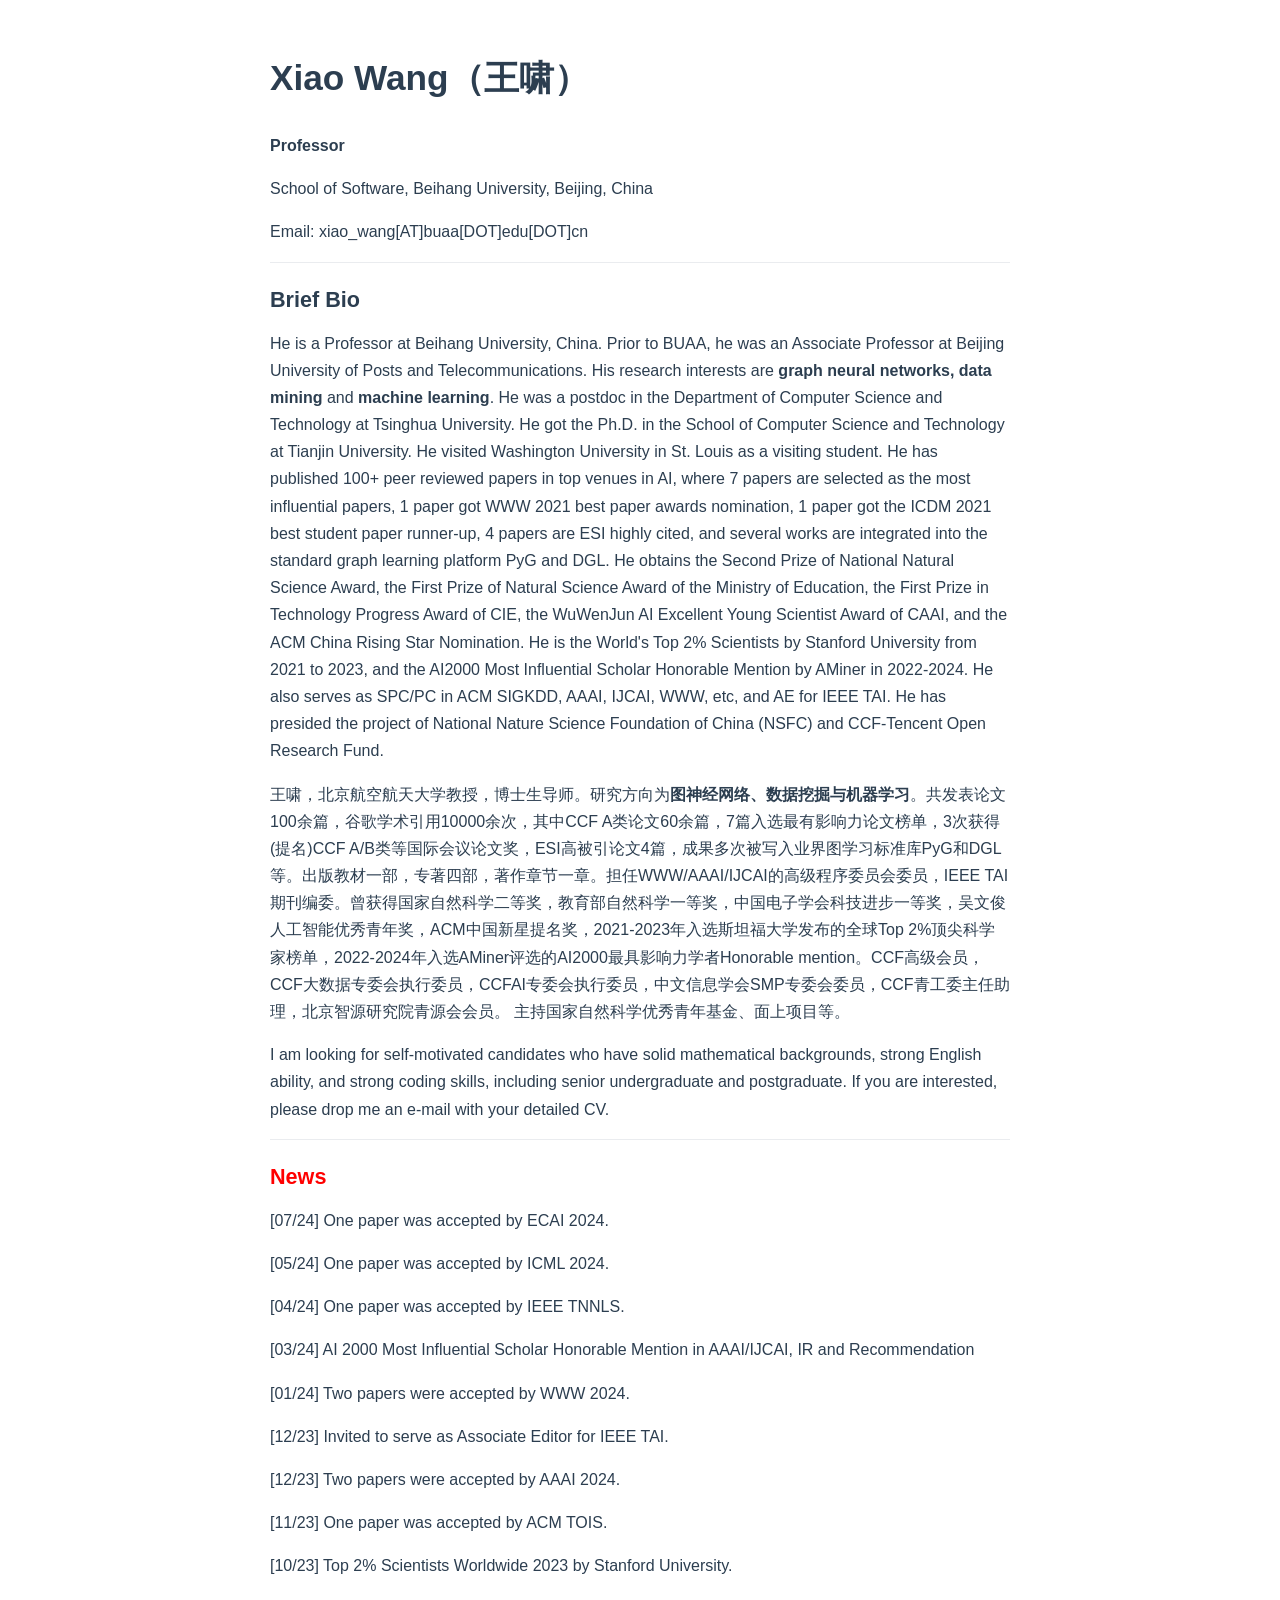
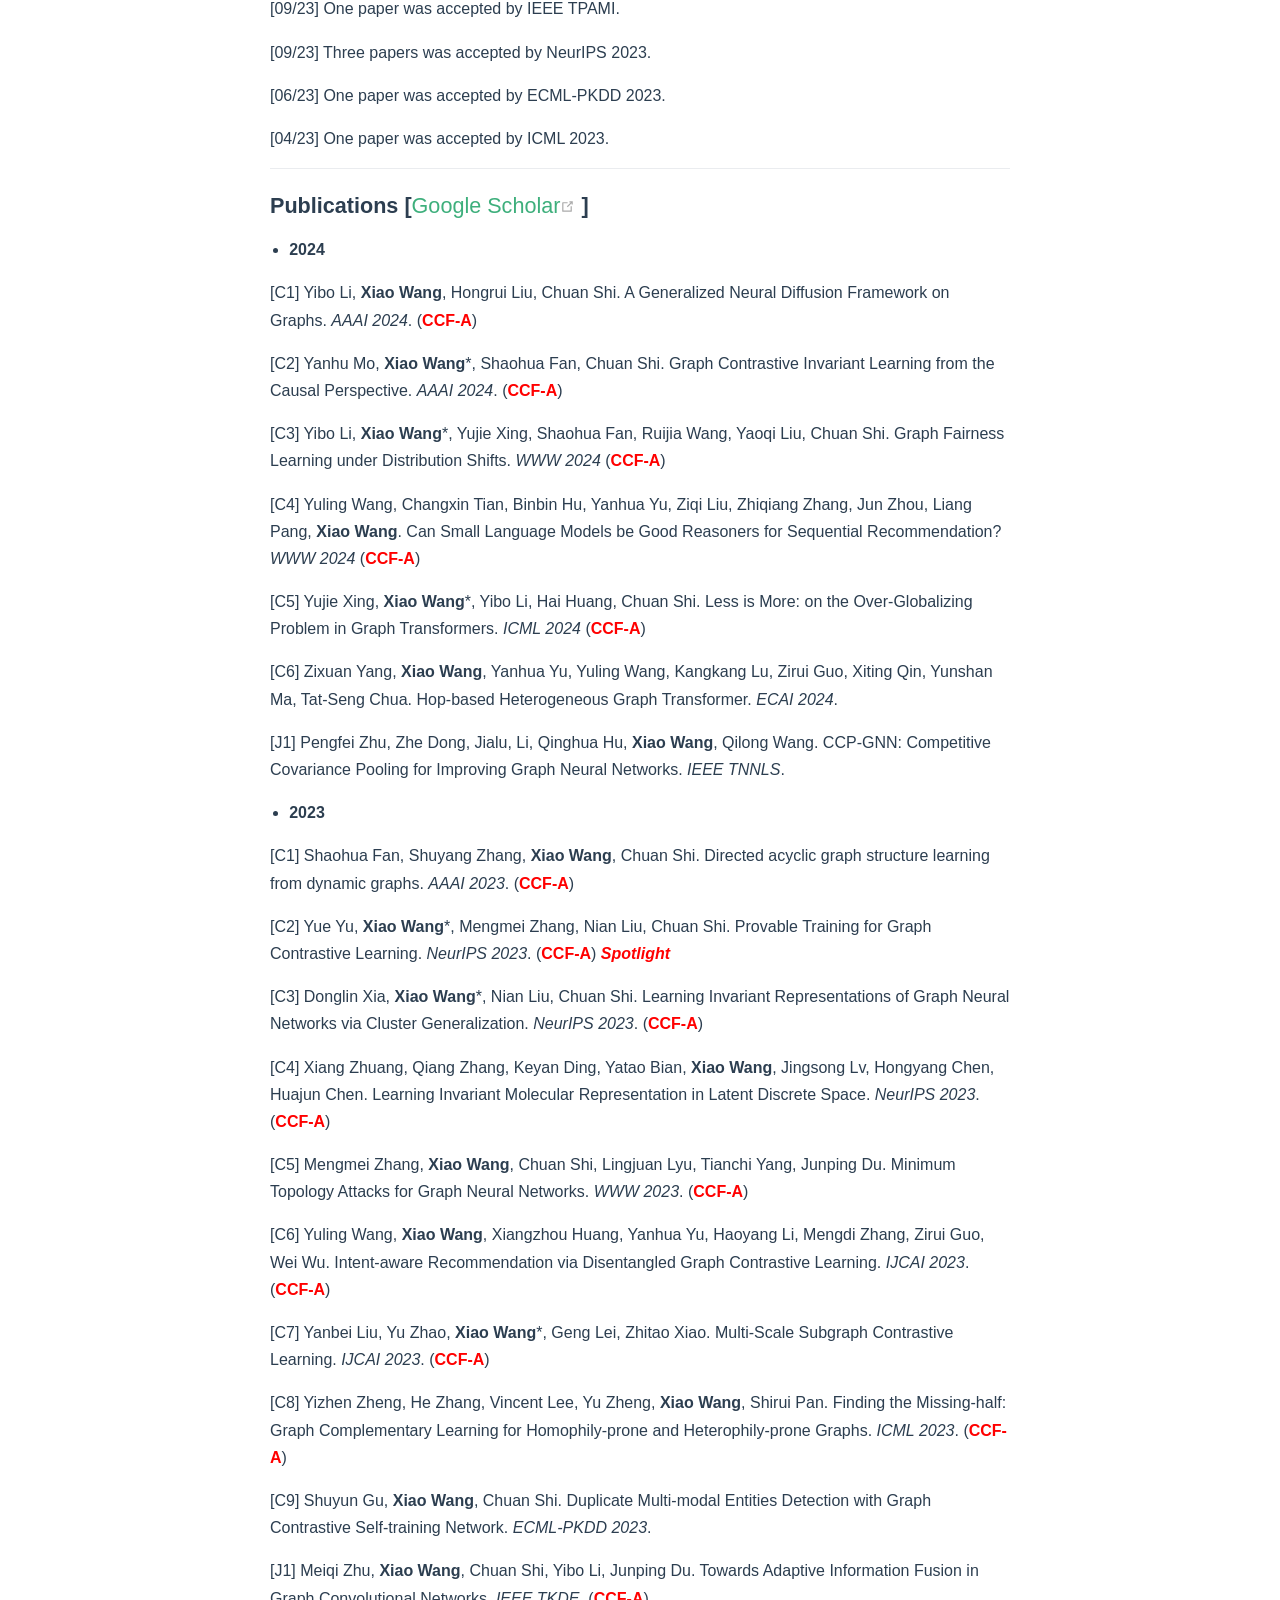
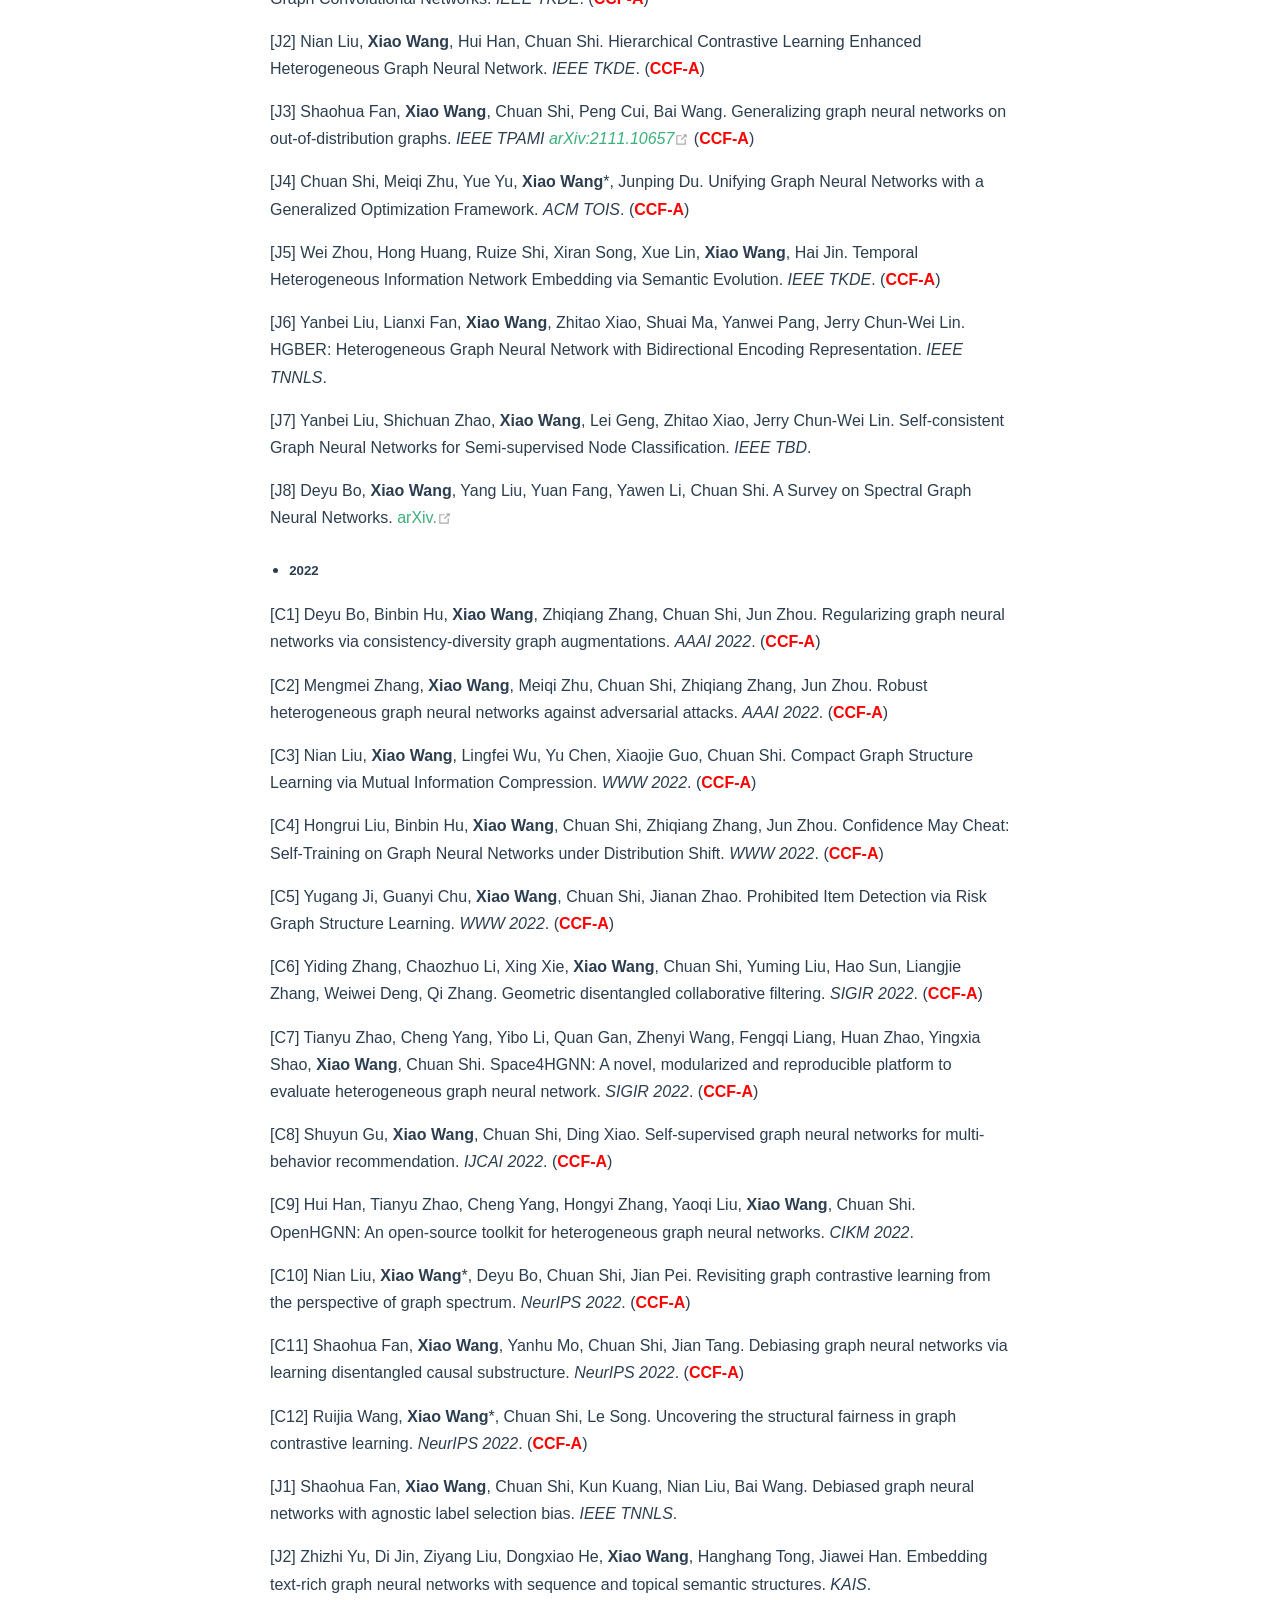
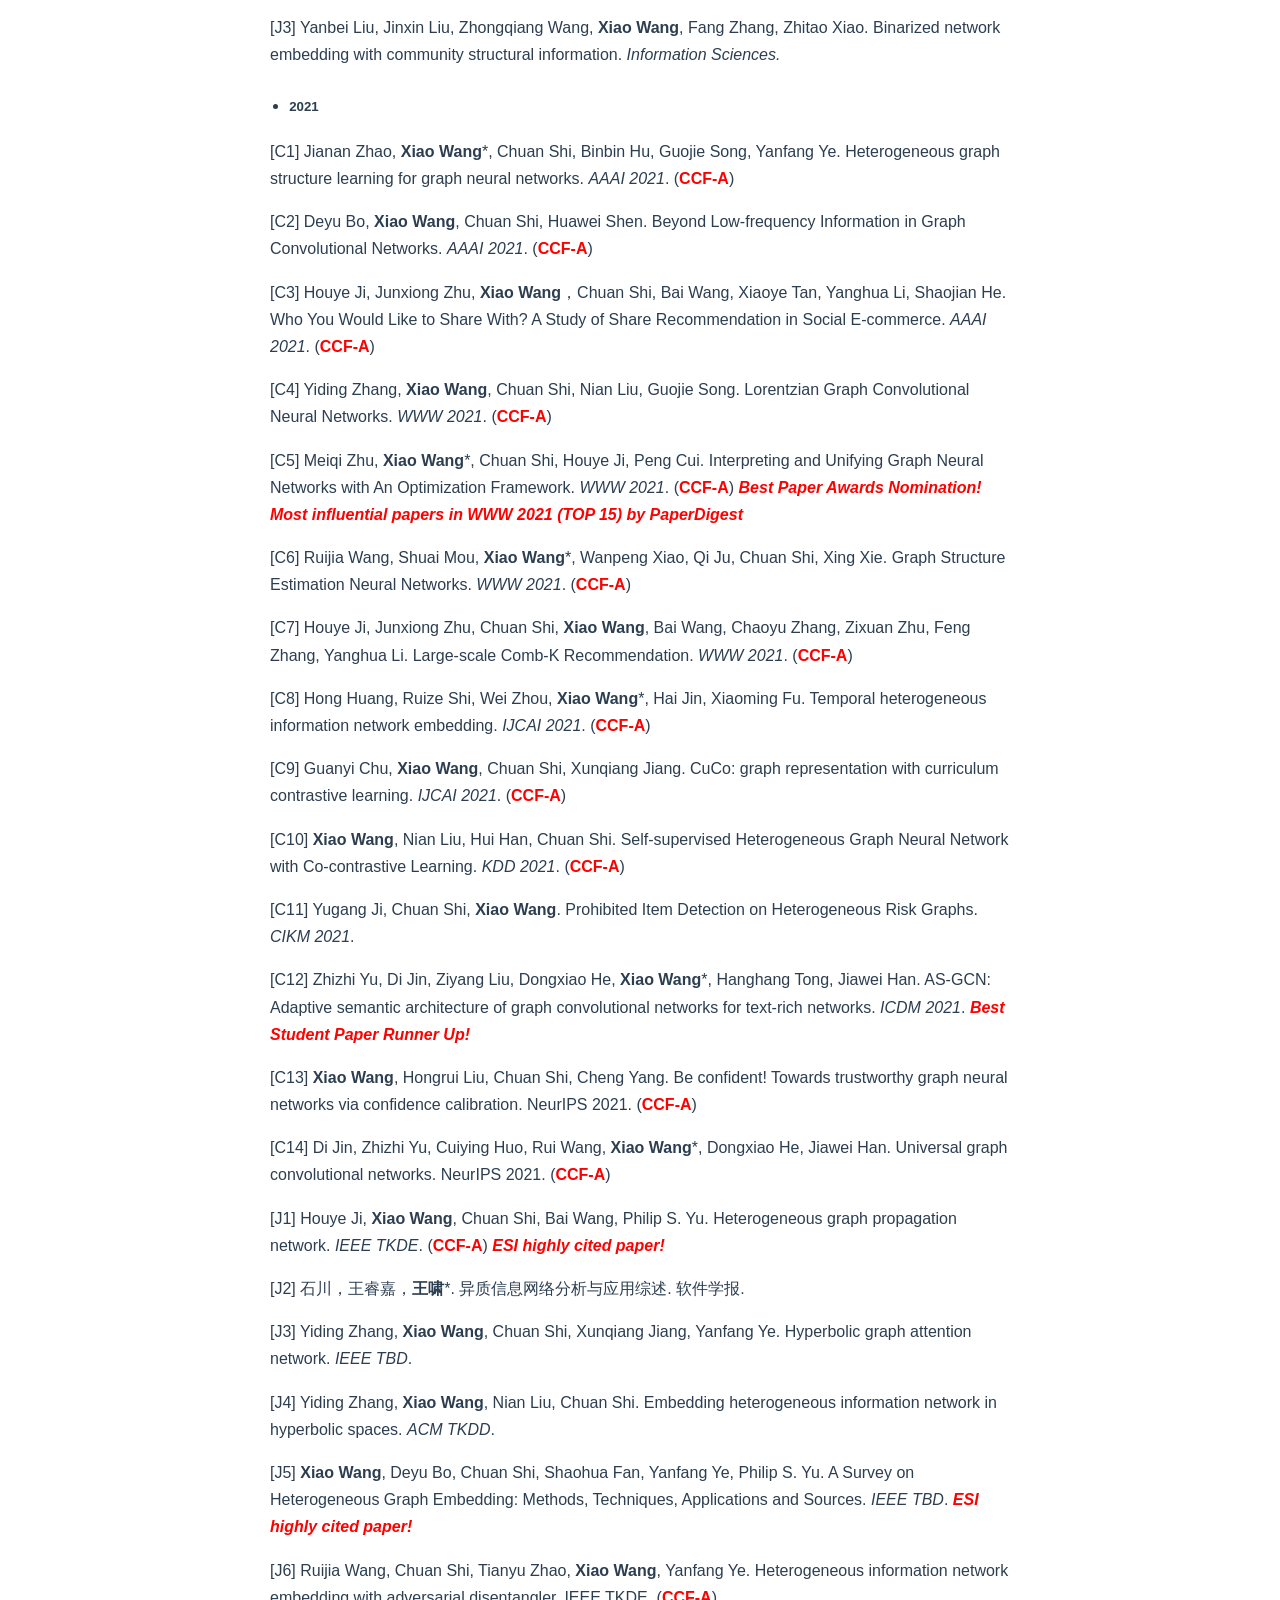
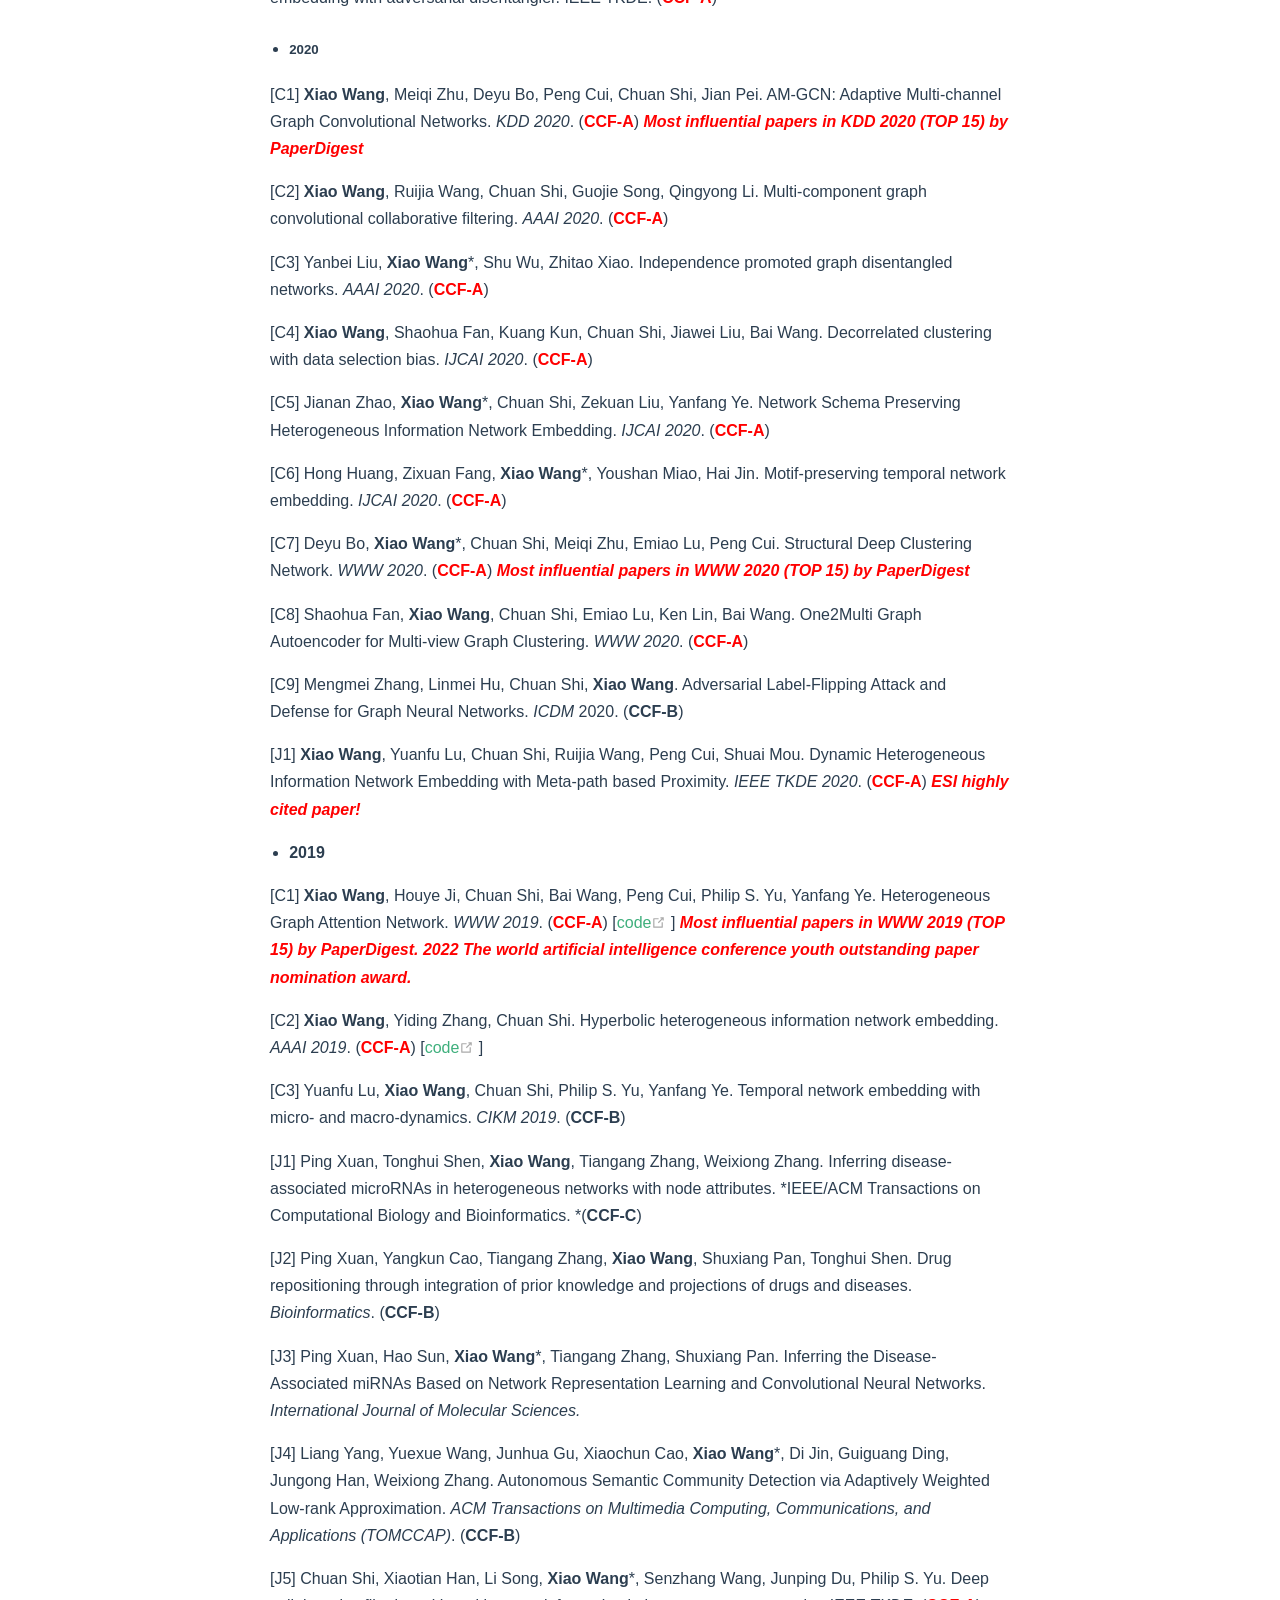
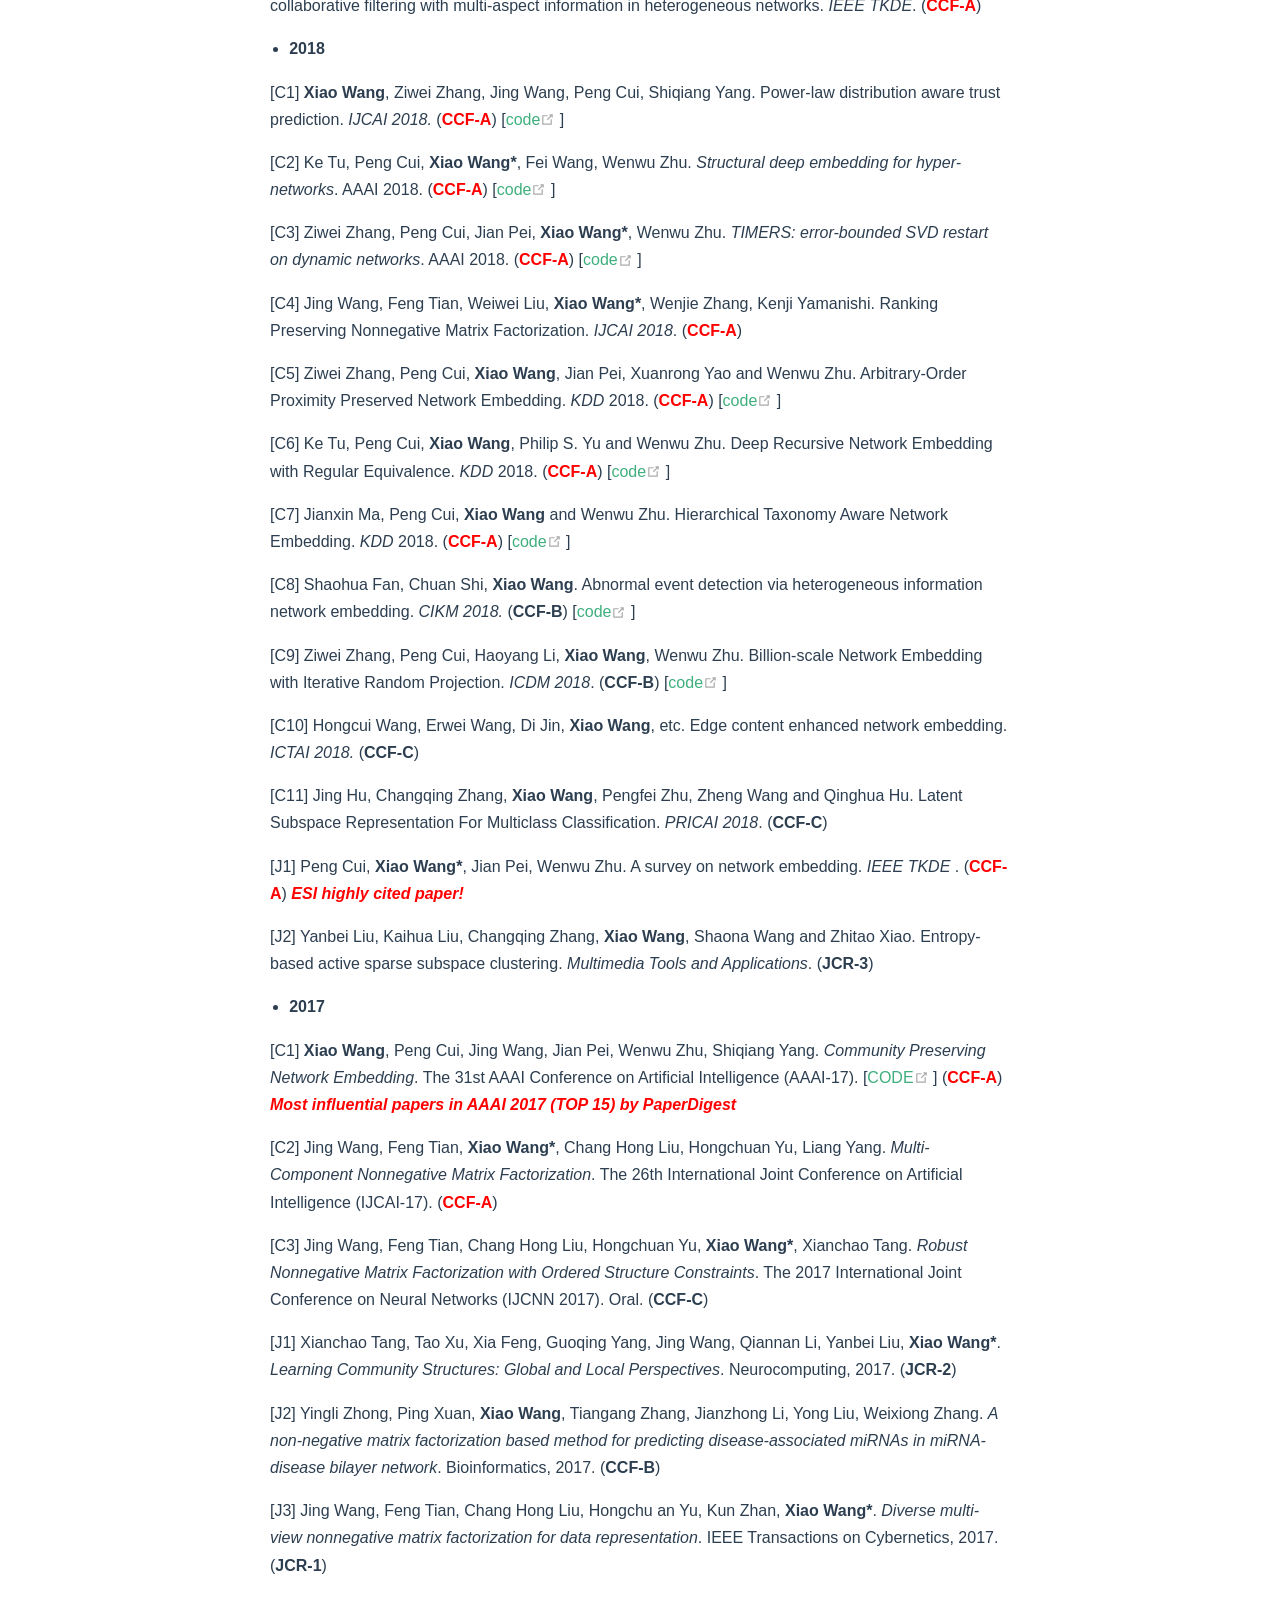
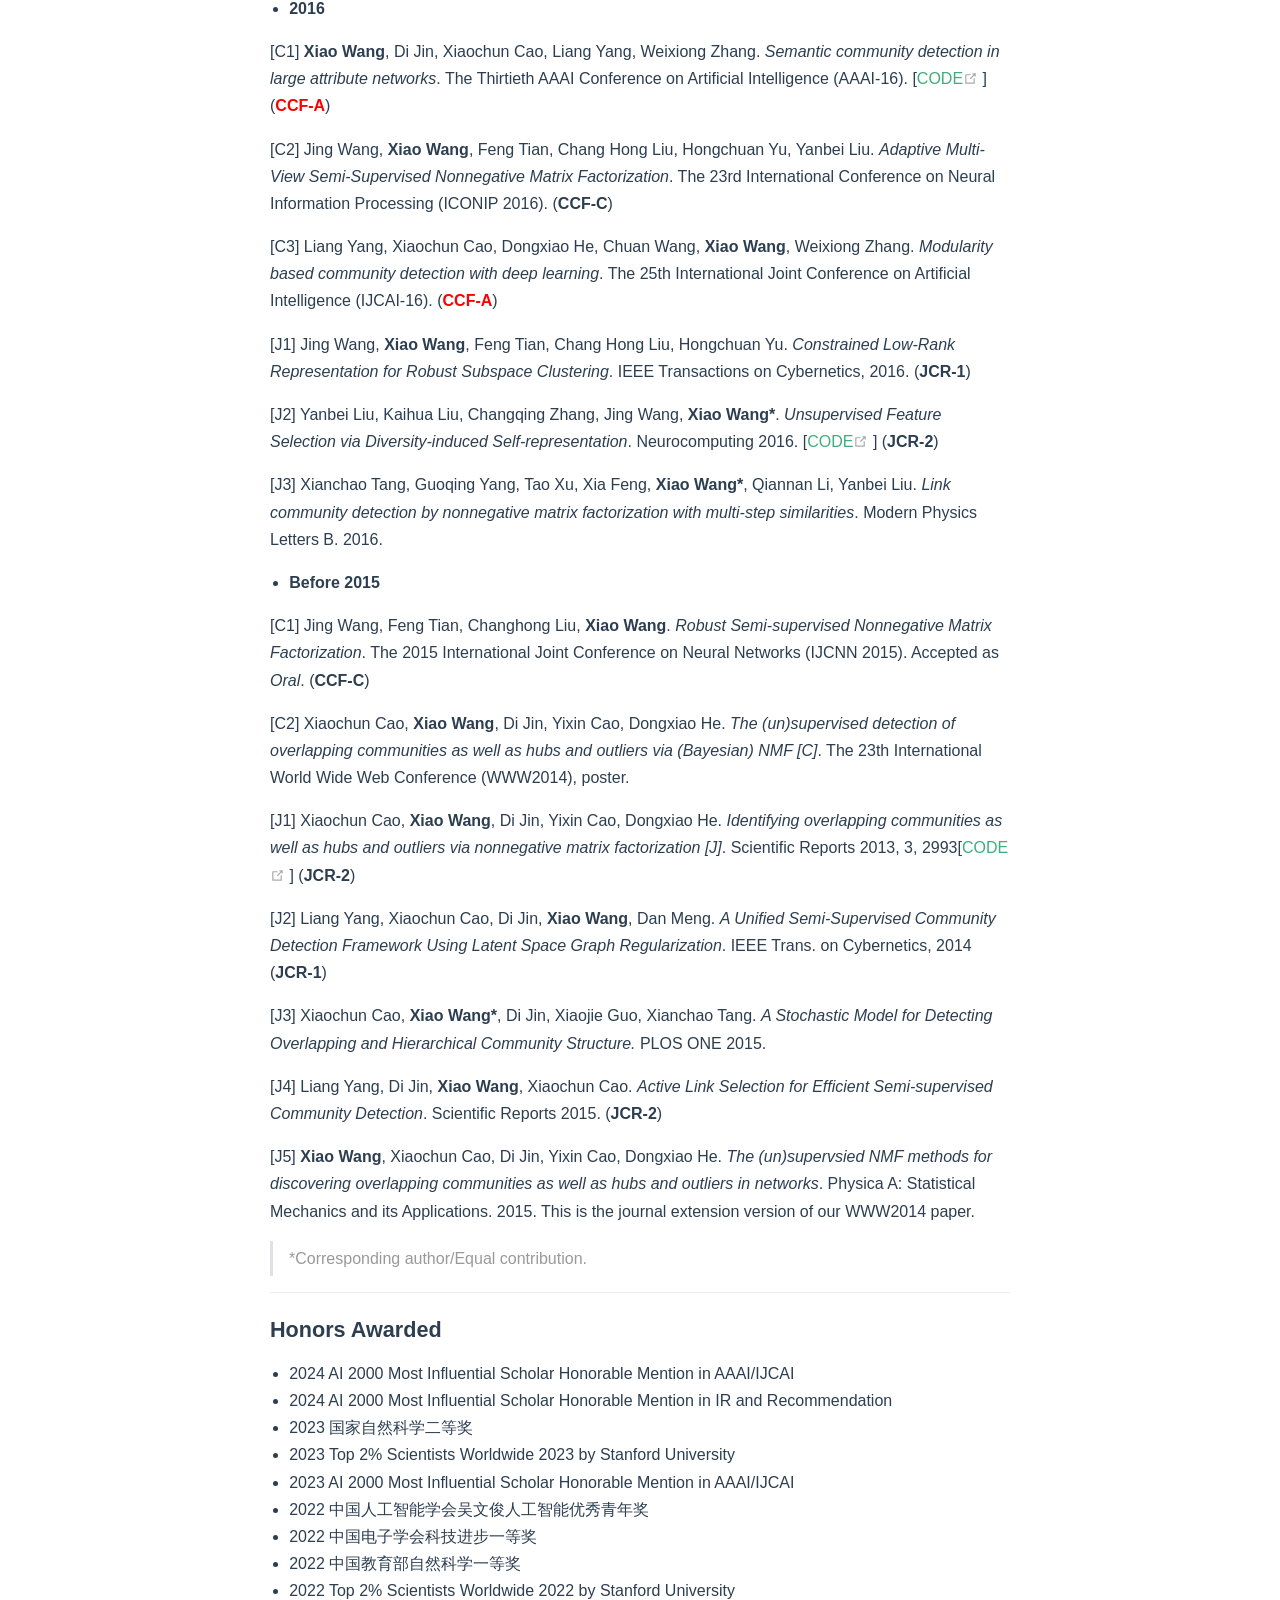
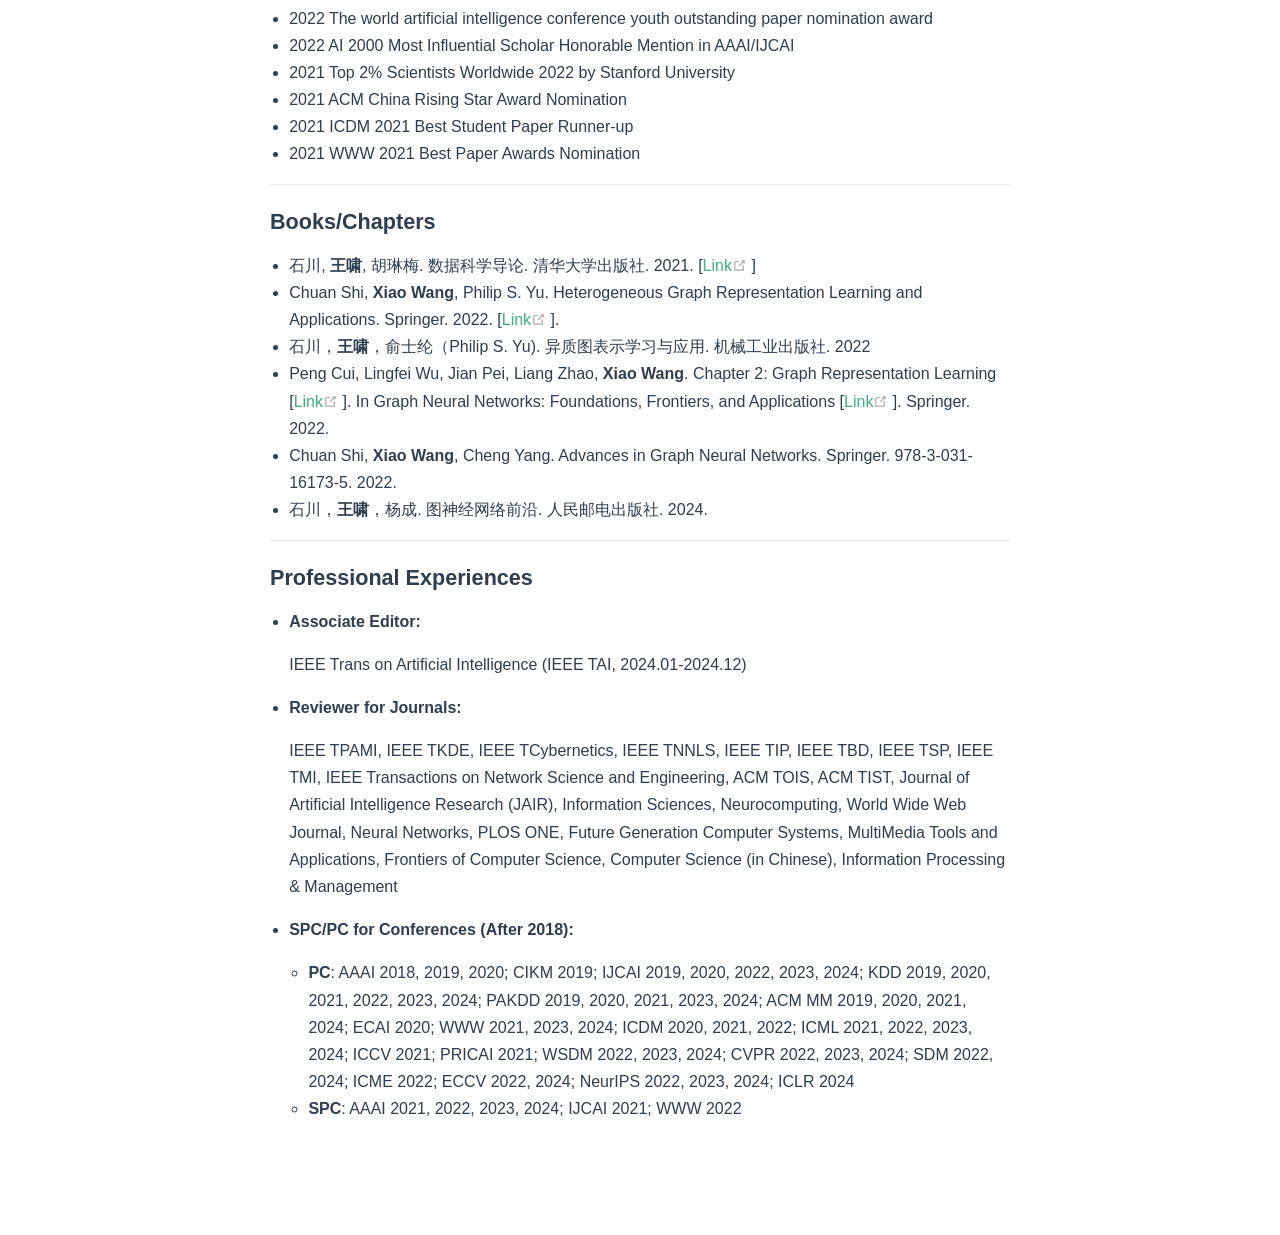
==== commit 137e3a56: "deploy" ====
--- a/index.html
+++ b/index.html
@@ -8,11 +8,11 @@
     
     <meta name="description" content="">
     
-    <link rel="preload" href="./assets/css/0.styles.a509adbc.css" as="style"><link rel="preload" href="./assets/js/app.d4db5997.js" as="script"><link rel="preload" href="./assets/js/2.15753625.js" as="script"><link rel="preload" href="./assets/js/22.20cff6c5.js" as="script"><link rel="prefetch" href="./assets/js/1.85f96e45.js"><link rel="prefetch" href="./assets/js/10.6be6a8e9.js"><link rel="prefetch" href="./assets/js/11.70404eb5.js"><link rel="prefetch" href="./assets/js/12.69fc59a1.js"><link rel="prefetch" href="./assets/js/13.38aee4da.js"><link rel="prefetch" href="./assets/js/14.d371b4a1.js"><link rel="prefetch" href="./assets/js/15.851ef665.js"><link rel="prefetch" href="./assets/js/16.ee28f8af.js"><link rel="prefetch" href="./assets/js/17.64f14a0d.js"><link rel="prefetch" href="./assets/js/18.835156c0.js"><link rel="prefetch" href="./assets/js/19.1492cb57.js"><link rel="prefetch" href="./assets/js/20.dcdc2c9b.js"><link rel="prefetch" href="./assets/js/21.ddfae5da.js"><link rel="prefetch" href="./assets/js/3.c1ac1183.js"><link rel="prefetch" href="./assets/js/4.bb08ef7b.js"><link rel="prefetch" href="./assets/js/5.8ece4ffe.js"><link rel="prefetch" href="./assets/js/6.810ac662.js"><link rel="prefetch" href="./assets/js/7.ace25d64.js"><link rel="prefetch" href="./assets/js/vendors~docsearch.5e19b665.js">
+    <link rel="preload" href="./assets/css/0.styles.a509adbc.css" as="style"><link rel="preload" href="./assets/js/app.083fa1b9.js" as="script"><link rel="preload" href="./assets/js/2.15753625.js" as="script"><link rel="preload" href="./assets/js/22.628586d6.js" as="script"><link rel="prefetch" href="./assets/js/1.85f96e45.js"><link rel="prefetch" href="./assets/js/10.6be6a8e9.js"><link rel="prefetch" href="./assets/js/11.70404eb5.js"><link rel="prefetch" href="./assets/js/12.69fc59a1.js"><link rel="prefetch" href="./assets/js/13.38aee4da.js"><link rel="prefetch" href="./assets/js/14.d371b4a1.js"><link rel="prefetch" href="./assets/js/15.851ef665.js"><link rel="prefetch" href="./assets/js/16.ee28f8af.js"><link rel="prefetch" href="./assets/js/17.64f14a0d.js"><link rel="prefetch" href="./assets/js/18.835156c0.js"><link rel="prefetch" href="./assets/js/19.1492cb57.js"><link rel="prefetch" href="./assets/js/20.dcdc2c9b.js"><link rel="prefetch" href="./assets/js/21.ddfae5da.js"><link rel="prefetch" href="./assets/js/3.c1ac1183.js"><link rel="prefetch" href="./assets/js/4.bb08ef7b.js"><link rel="prefetch" href="./assets/js/5.8ece4ffe.js"><link rel="prefetch" href="./assets/js/6.810ac662.js"><link rel="prefetch" href="./assets/js/7.ace25d64.js"><link rel="prefetch" href="./assets/js/vendors~docsearch.5e19b665.js">
     <link rel="stylesheet" href="./assets/css/0.styles.a509adbc.css">
   </head>
   <body>
-    <div id="app" data-server-rendered="true"><div class="theme-container no-navbar no-sidebar"><!----> <div class="sidebar-mask"></div> <aside class="sidebar"><!---->  <!----> </aside> <main class="page"> <div class="theme-default-content content__default"><h1 id="xiao-wang-王啸"><a href="#xiao-wang-王啸" class="header-anchor">#</a> Xiao Wang（王啸）</h1> <p><strong>Professor</strong></p> <p>School of Software, Beihang University, Beijing, China</p> <p>Email: xiao_wang[AT]buaa[DOT]edu[DOT]cn</p> <hr> <h3 id="brief-bio"><a href="#brief-bio" class="header-anchor">#</a> <span id="Biography">Brief Bio</span></h3> <p>He is a Professor at Beihang University, China. Prior to BUAA, he was an Associate Professor at Beijing University of Posts and Telecommunications. His research interests are <strong>graph neural networks, data mining</strong> and <strong>machine learning</strong>. He was a postdoc in the Department of Computer Science and Technology at Tsinghua University. He got the Ph.D. in the School of Computer Science and Technology at Tianjin University. He visited Washington University in St. Louis as a visiting student. He has published 100+ peer reviewed papers in top venues in AI, where 7 papers are selected as the most influential papers, 1 paper got WWW 2021 best paper awards nomination, 1 paper got the ICDM 2021 best student paper runner-up, 4 papers are ESI highly cited, and several works are integrated into the standard graph learning platform PyG and DGL. He obtains the Second Prize of National Natural Science Award, the First Prize of Natural Science Award of the Ministry of Education, the First Prize in Technology Progress Award of CIE, the WuWenJun AI Excellent Young Scientist Award of CAAI, and the ACM China Rising Star Nomination. He is the World's Top 2% Scientists by Stanford University from 2021 to 2023, and the AI2000 Most Influential Scholar Honorable Mention by AMiner in 2022-2024. He also serves as SPC/PC in ACM SIGKDD, AAAI, IJCAI, WWW, etc, and AE for IEEE TAI. He has presided the project of National Nature Science Foundation of China (NSFC) and CCF-Tencent Open Research Fund.</p> <p>王啸，北京航空航天大学教授，博士生导师。研究方向为<strong>图神经网络、数据挖掘与机器学习</strong>。共发表论文100余篇，谷歌学术引用10000余次，其中CCF A类论文60余篇，7篇入选最有影响力论文榜单，3次获得(提名)CCF A/B类等国际会议论文奖，ESI高被引论文4篇，成果多次被写入业界图学习标准库PyG和DGL等。出版教材一部，专著三部，著作章节一章。担任WWW/AAAI/IJCAI的高级程序委员会委员，IEEE TAI期刊编委。曾获得国家自然科学二等奖，教育部自然科学一等奖，中国电子学会科技进步一等奖，吴文俊人工智能优秀青年奖，ACM中国新星提名奖，2021-2023年入选斯坦福大学发布的全球Top 2%顶尖科学家榜单，2022-2024年入选AMiner评选的AI2000最具影响力学者Honorable mention。CCF高级会员，CCF大数据专委会执行委员，CCFAI专委会执行委员，中文信息学会SMP专委会委员，CCF青工委主任助理，北京智源研究院青源会会员。 主持国家自然科学优秀青年基金、面上项目等。</p> <p>I am looking for self-motivated candidates who have solid mathematical backgrounds, strong English ability, and strong coding skills, including senior undergraduate and postgraduate. If you are interested, please drop me an e-mail with your detailed CV.</p> <hr> <h3 id="news"><a href="#news" class="header-anchor">#</a> <font color="red"><span id="News">News</span></font></h3> <p>[05/24] One paper was accepted by ICML 2024.</p> <p>[04/24] One paper was accepted by IEEE TNNLS.</p> <p>[03/24] AI 2000 Most Influential Scholar Honorable Mention in AAAI/IJCAI, IR and Recommendation</p> <p>[01/24] Two papers were accepted by WWW 2024.</p> <p>[12/23] Invited to serve as Associate Editor for IEEE TAI.</p> <p>[12/23] Two papers were accepted by AAAI 2024.</p> <p>[11/23] One paper was accepted by ACM TOIS.</p> <p>[10/23] Top 2% Scientists Worldwide 2023 by Stanford University.</p> <p>[09/23] One paper was accepted by IEEE TPAMI.</p> <p>[09/23] Three papers was accepted by NeurIPS 2023.</p> <p>[06/23] One paper was accepted by ECML-PKDD 2023.</p> <p>[04/23] One paper was accepted by ICML 2023.</p> <p>[04/23] Two papers were accepted by IEEE TKDE.</p> <hr> <h3 id="publications-google-scholar"><a href="#publications-google-scholar" class="header-anchor">#</a> Publications [<a href="http://scholar.google.com/citations?user=MnzarAQAAAAJ&amp;hl=zh-CN" target="_blank" rel="noopener noreferrer">Google Scholar<span><svg xmlns="http://www.w3.org/2000/svg" aria-hidden="true" focusable="false" x="0px" y="0px" viewBox="0 0 100 100" width="15" height="15" class="icon outbound"><path fill="currentColor" d="M18.8,85.1h56l0,0c2.2,0,4-1.8,4-4v-32h-8v28h-48v-48h28v-8h-32l0,0c-2.2,0-4,1.8-4,4v56C14.8,83.3,16.6,85.1,18.8,85.1z"></path> <polygon fill="currentColor" points="45.7,48.7 51.3,54.3 77.2,28.5 77.2,37.2 85.2,37.2 85.2,14.9 62.8,14.9 62.8,22.9 71.5,22.9"></polygon></svg> <span class="sr-only">(opens new window)</span></span></a>]</h3> <ul><li><strong>2024</strong></li></ul> <p>[C1] Yibo Li, <strong>Xiao Wang</strong>, Hongrui Liu, Chuan Shi. A Generalized Neural Diffusion Framework on Graphs. <em>AAAI 2024</em>. (<strong><font color="red">CCF-A</font></strong>)</p> <p>[C2] Yanhu Mo, <strong>Xiao Wang</strong>*,  Shaohua Fan, Chuan Shi. Graph Contrastive Invariant Learning from the Causal Perspective. <em>AAAI 2024</em>. (<strong><font color="red">CCF-A</font></strong>)</p> <p>[C3] Yibo Li, <strong>Xiao Wang</strong>*, Yujie Xing, Shaohua Fan, Ruijia Wang, Yaoqi Liu, Chuan Shi. Graph Fairness Learning under Distribution Shifts. <em>WWW 2024</em> (<strong><font color="red">CCF-A</font></strong>)</p> <p>[C4] Yuling Wang, Changxin Tian, Binbin Hu, Yanhua Yu, Ziqi Liu, Zhiqiang Zhang, Jun Zhou, Liang Pang, <strong>Xiao Wang</strong>. Can Small Language Models be Good Reasoners for Sequential Recommendation? <em>WWW 2024</em> (<strong><font color="red">CCF-A</font></strong>)</p> <p>[C5] Yujie Xing, <strong>Xiao Wang</strong>*, Yibo Li, Hai Huang, Chuan Shi. Less is More: on the Over-Globalizing Problem in Graph Transformers. <em>ICML 2024</em> (<strong><font color="red">CCF-A</font></strong>)</p> <p>[J1] Pengfei Zhu, Zhe Dong, Jialu, Li, Qinghua Hu, <strong>Xiao Wang</strong>, Qilong Wang. CCP-GNN: Competitive Covariance Pooling for Improving Graph Neural Networks. <em>IEEE TNNLS</em>.</p> <ul><li><strong>2023</strong></li></ul> <p>[C1] Shaohua Fan, Shuyang Zhang, <strong>Xiao Wang</strong>, Chuan Shi. Directed acyclic graph structure learning from dynamic graphs. <em>AAAI 2023</em>. (<strong><font color="red">CCF-A</font></strong>)</p> <p>[C2] Yue Yu, <strong>Xiao Wang</strong>*, Mengmei Zhang, Nian Liu, Chuan Shi. Provable Training for Graph Contrastive Learning. <em>NeurIPS 2023</em>. (<strong><font color="red">CCF-A</font></strong>) <em><strong><font color="red">Spotlight</font></strong></em></p> <p>[C3] Donglin Xia, <strong>Xiao Wang</strong>*, Nian Liu, Chuan Shi. Learning Invariant Representations of Graph Neural Networks via Cluster Generalization. <em>NeurIPS 2023</em>. (<strong><font color="red">CCF-A</font></strong>)</p> <p>[C4] Xiang Zhuang, Qiang Zhang, Keyan Ding, Yatao Bian, <strong>Xiao Wang</strong>, Jingsong Lv, Hongyang Chen, Huajun Chen. Learning Invariant Molecular Representation in Latent Discrete Space. <em>NeurIPS 2023</em>. (<strong><font color="red">CCF-A</font></strong>)</p> <p>[C5] Mengmei Zhang, <strong>Xiao Wang</strong>, Chuan Shi, Lingjuan Lyu, Tianchi Yang, Junping Du. Minimum Topology Attacks for Graph Neural Networks. <em>WWW 2023</em>. (<strong><font color="red">CCF-A</font></strong>)</p> <p>[C6] Yuling Wang, <strong>Xiao Wang</strong>, Xiangzhou Huang, Yanhua Yu, Haoyang Li, Mengdi Zhang, Zirui Guo, Wei Wu. Intent-aware Recommendation via Disentangled Graph Contrastive Learning. <em>IJCAI 2023</em>. (<strong><font color="red">CCF-A</font></strong>)</p> <p>[C7] Yanbei Liu, Yu Zhao, <strong>Xiao Wang</strong>*, Geng Lei, Zhitao Xiao. Multi-Scale Subgraph Contrastive Learning. <em>IJCAI 2023</em>. (<strong><font color="red">CCF-A</font></strong>)</p> <p>[C8] Yizhen Zheng, He Zhang, Vincent Lee, Yu Zheng, <strong>Xiao Wang</strong>, Shirui Pan. Finding the Missing-half: Graph Complementary Learning for Homophily-prone and Heterophily-prone Graphs. <em>ICML 2023</em>. (<strong><font color="red">CCF-A</font></strong>)</p> <p>[C9] Shuyun Gu, <strong>Xiao Wang</strong>, Chuan Shi. Duplicate Multi-modal Entities Detection with Graph Contrastive Self-training Network. <em>ECML-PKDD 2023</em>.</p> <p>[J1] Meiqi Zhu, <strong>Xiao Wang</strong>, Chuan Shi, Yibo Li, Junping Du. Towards Adaptive Information Fusion in Graph Convolutional Networks. <em>IEEE TKDE</em>. (<strong><font color="red">CCF-A</font></strong>)</p> <p>[J2] Nian Liu, <strong>Xiao Wang</strong>, Hui Han, Chuan Shi. Hierarchical Contrastive Learning Enhanced Heterogeneous Graph Neural Network. <em>IEEE TKDE</em>. (<strong><font color="red">CCF-A</font></strong>)</p> <p>[J3] Shaohua Fan, <strong>Xiao Wang</strong>, Chuan Shi, Peng Cui, Bai Wang. Generalizing graph neural networks on out-of-distribution graphs. <em>IEEE TPAMI</em> <em><a href="https://arxiv.org/abs/2111.10657" target="_blank" rel="noopener noreferrer">arXiv:2111.10657<span><svg xmlns="http://www.w3.org/2000/svg" aria-hidden="true" focusable="false" x="0px" y="0px" viewBox="0 0 100 100" width="15" height="15" class="icon outbound"><path fill="currentColor" d="M18.8,85.1h56l0,0c2.2,0,4-1.8,4-4v-32h-8v28h-48v-48h28v-8h-32l0,0c-2.2,0-4,1.8-4,4v56C14.8,83.3,16.6,85.1,18.8,85.1z"></path> <polygon fill="currentColor" points="45.7,48.7 51.3,54.3 77.2,28.5 77.2,37.2 85.2,37.2 85.2,14.9 62.8,14.9 62.8,22.9 71.5,22.9"></polygon></svg> <span class="sr-only">(opens new window)</span></span></a></em> (<strong><font color="red">CCF-A</font></strong>)</p> <p>[J4] Chuan Shi, Meiqi Zhu, Yue Yu, <strong>Xiao Wang</strong>*, Junping Du. Unifying Graph Neural Networks with a Generalized Optimization Framework. <em>ACM TOIS</em>. (<strong><font color="red">CCF-A</font></strong>)</p> <p>[J5] Wei Zhou, Hong Huang, Ruize Shi, Xiran Song, Xue Lin, <strong>Xiao Wang</strong>, Hai Jin. Temporal Heterogeneous Information Network Embedding via Semantic Evolution. <em>IEEE TKDE</em>. (<strong><font color="red">CCF-A</font></strong>)</p> <p>[J6] Yanbei Liu, Lianxi Fan, <strong>Xiao Wang</strong>, Zhitao Xiao, Shuai Ma, Yanwei Pang, Jerry Chun-Wei Lin. HGBER: Heterogeneous Graph Neural Network with Bidirectional Encoding Representation. <em>IEEE TNNLS</em>.</p> <p>[J7] Yanbei Liu, Shichuan Zhao, <strong>Xiao Wang</strong>, Lei Geng, Zhitao Xiao, Jerry Chun-Wei Lin. Self-consistent Graph Neural Networks for Semi-supervised Node Classification. <em>IEEE TBD</em>.</p> <p>[J8] Deyu Bo, <strong>Xiao Wang</strong>, Yang Liu, Yuan Fang, Yawen Li, Chuan Shi. A Survey on Spectral Graph Neural Networks. <a href="https://arxiv.org/pdf/2302.05631.pdf" target="_blank" rel="noopener noreferrer">arXiv.<span><svg xmlns="http://www.w3.org/2000/svg" aria-hidden="true" focusable="false" x="0px" y="0px" viewBox="0 0 100 100" width="15" height="15" class="icon outbound"><path fill="currentColor" d="M18.8,85.1h56l0,0c2.2,0,4-1.8,4-4v-32h-8v28h-48v-48h28v-8h-32l0,0c-2.2,0-4,1.8-4,4v56C14.8,83.3,16.6,85.1,18.8,85.1z"></path> <polygon fill="currentColor" points="45.7,48.7 51.3,54.3 77.2,28.5 77.2,37.2 85.2,37.2 85.2,14.9 62.8,14.9 62.8,22.9 71.5,22.9"></polygon></svg> <span class="sr-only">(opens new window)</span></span></a></p> <ul><li><h5 id="_2022"><a href="#_2022" class="header-anchor">#</a> <strong>2022</strong></h5></li></ul> <p>[C1] Deyu Bo, Binbin Hu, <strong>Xiao Wang</strong>, Zhiqiang Zhang, Chuan Shi, Jun Zhou. Regularizing graph neural networks via consistency-diversity graph augmentations. <em>AAAI 2022</em>. (<strong><font color="red">CCF-A</font></strong>)</p> <p>[C2] Mengmei Zhang, <strong>Xiao Wang</strong>, Meiqi Zhu, Chuan Shi, Zhiqiang Zhang, Jun Zhou. Robust heterogeneous graph neural networks against adversarial attacks. <em>AAAI 2022</em>. (<strong><font color="red">CCF-A</font></strong>)</p> <p>[C3] Nian Liu, <strong>Xiao Wang</strong>, Lingfei Wu, Yu Chen, Xiaojie Guo, Chuan Shi. Compact Graph Structure Learning via Mutual Information Compression. <em>WWW 2022</em>. (<strong><font color="red">CCF-A</font></strong>)</p> <p>[C4] Hongrui Liu, Binbin Hu, <strong>Xiao Wang</strong>, Chuan Shi, Zhiqiang Zhang, Jun Zhou. Confidence May Cheat: Self-Training on Graph Neural Networks under Distribution Shift. <em>WWW 2022</em>. (<strong><font color="red">CCF-A</font></strong>)</p> <p>[C5] Yugang Ji, Guanyi Chu, <strong>Xiao Wang</strong>, Chuan Shi, Jianan Zhao. Prohibited Item Detection via Risk Graph Structure Learning. <em>WWW 2022</em>. (<strong><font color="red">CCF-A</font></strong>)</p> <p>[C6] Yiding Zhang, Chaozhuo Li, Xing Xie, <strong>Xiao Wang</strong>, Chuan Shi, Yuming Liu, Hao Sun, Liangjie Zhang, Weiwei Deng, Qi Zhang. Geometric disentangled collaborative filtering. <em>SIGIR 2022</em>. (<strong><font color="red">CCF-A</font></strong>)</p> <p>[C7] Tianyu Zhao, Cheng Yang, Yibo Li, Quan Gan, Zhenyi Wang, Fengqi Liang, Huan Zhao, Yingxia Shao, <strong>Xiao Wang</strong>, Chuan Shi. Space4HGNN: A novel, modularized and reproducible platform to evaluate heterogeneous graph neural network. <em>SIGIR 2022</em>. (<strong><font color="red">CCF-A</font></strong>)</p> <p>[C8] Shuyun Gu, <strong>Xiao Wang</strong>, Chuan Shi, Ding Xiao. Self-supervised graph neural networks for multi-behavior recommendation. <em>IJCAI 2022</em>. (<strong><font color="red">CCF-A</font></strong>)</p> <p>[C9] Hui Han, Tianyu Zhao, Cheng Yang, Hongyi Zhang, Yaoqi Liu, <strong>Xiao Wang</strong>, Chuan Shi. OpenHGNN: An open-source toolkit for heterogeneous graph neural networks. <em>CIKM 2022</em>.</p> <p>[C10] Nian Liu, <strong>Xiao Wang</strong>*, Deyu Bo, Chuan Shi, Jian Pei. Revisiting graph contrastive learning from the perspective of graph spectrum. <em>NeurIPS 2022</em>. (<strong><font color="red">CCF-A</font></strong>)</p> <p>[C11] Shaohua Fan, <strong>Xiao Wang</strong>, Yanhu Mo, Chuan Shi, Jian Tang. Debiasing graph neural networks via learning disentangled causal substructure. <em>NeurIPS 2022</em>. (<strong><font color="red">CCF-A</font></strong>)</p> <p>[C12] Ruijia Wang, <strong>Xiao Wang</strong>*, Chuan Shi, Le Song. Uncovering the structural fairness in graph contrastive learning. <em>NeurIPS 2022</em>. (<strong><font color="red">CCF-A</font></strong>)</p> <p>[J1] Shaohua Fan, <strong>Xiao Wang</strong>, Chuan Shi, Kun Kuang, Nian Liu, Bai Wang. Debiased graph neural networks with agnostic label selection bias. <em>IEEE TNNLS</em>.</p> <p>[J2] Zhizhi Yu, Di Jin, Ziyang Liu, Dongxiao He, <strong>Xiao Wang</strong>, Hanghang Tong, Jiawei Han. Embedding text-rich graph neural networks with sequence and topical semantic structures. <em>KAIS</em>.</p> <p>[J3] Yanbei Liu, Jinxin Liu, Zhongqiang Wang, <strong>Xiao Wang</strong>, Fang Zhang, Zhitao Xiao. Binarized network embedding with community structural information. <em>Information Sciences.</em></p> <ul><li><h5 id="_2021"><a href="#_2021" class="header-anchor">#</a> <strong>2021</strong></h5></li></ul> <p>[C1] Jianan Zhao, <strong>Xiao Wang</strong>*, Chuan Shi, Binbin Hu, Guojie Song, Yanfang Ye. Heterogeneous graph structure learning for graph neural networks. <em>AAAI 2021</em>. (<strong><font color="red">CCF-A</font></strong>)</p> <p>[C2] Deyu Bo, <strong>Xiao Wang</strong>, Chuan Shi, Huawei Shen. Beyond Low-frequency Information in Graph Convolutional Networks. <em>AAAI 2021</em>. (<strong><font color="red">CCF-A</font></strong>)</p> <p>[C3] Houye Ji, Junxiong Zhu, <strong>Xiao Wang</strong>，Chuan Shi, Bai Wang, Xiaoye Tan, Yanghua Li, Shaojian He. Who You Would Like to Share With? A Study of Share Recommendation in Social E-commerce. <em>AAAI 2021</em>. (<strong><font color="red">CCF-A</font></strong>)</p> <p>[C4] Yiding Zhang, <strong>Xiao Wang</strong>, Chuan Shi, Nian Liu, Guojie Song. Lorentzian Graph Convolutional Neural Networks. <em>WWW 2021</em>. (<strong><font color="red">CCF-A</font></strong>)</p> <p>[C5] Meiqi Zhu, <strong>Xiao Wang</strong>*, Chuan Shi, Houye Ji, Peng Cui. Interpreting and Unifying Graph Neural Networks with An Optimization Framework. <em>WWW 2021</em>. (<strong><font color="red">CCF-A</font></strong>) <em><strong><font color="red">Best Paper Awards Nomination!</font></strong></em> <em><strong><font color="red">Most influential papers in WWW 2021 (TOP 15) by PaperDigest</font></strong></em></p> <p>[C6] Ruijia Wang, Shuai Mou, <strong>Xiao Wang</strong>*, Wanpeng Xiao, Qi Ju, Chuan Shi, Xing Xie. Graph Structure Estimation Neural Networks. <em>WWW 2021</em>. (<strong><font color="red">CCF-A</font></strong>)</p> <p>[C7] Houye Ji, Junxiong Zhu, Chuan Shi, <strong>Xiao Wang</strong>, Bai Wang, Chaoyu Zhang, Zixuan Zhu, Feng Zhang, Yanghua Li. Large-scale Comb-K Recommendation. <em>WWW 2021</em>. (<strong><font color="red">CCF-A</font></strong>)</p> <p>[C8] Hong Huang, Ruize Shi, Wei Zhou, <strong>Xiao Wang</strong>*, Hai Jin, Xiaoming Fu. Temporal heterogeneous information network embedding. <em>IJCAI 2021</em>. (<strong><font color="red">CCF-A</font></strong>)</p> <p>[C9] Guanyi Chu, <strong>Xiao Wang</strong>, Chuan Shi, Xunqiang Jiang. CuCo: graph representation with curriculum contrastive learning. <em>IJCAI 2021</em>. (<strong><font color="red">CCF-A</font></strong>)</p> <p>[C10] <strong>Xiao Wang</strong>, Nian Liu, Hui Han, Chuan Shi. Self-supervised Heterogeneous Graph Neural Network with Co-contrastive Learning. <em>KDD 2021</em>. (<strong><font color="red">CCF-A</font></strong>)</p> <p>[C11] Yugang Ji, Chuan Shi, <strong>Xiao Wang</strong>. Prohibited Item Detection on Heterogeneous Risk Graphs. <em>CIKM 2021</em>.</p> <p>[C12] Zhizhi Yu, Di Jin, Ziyang Liu, Dongxiao He, <strong>Xiao Wang</strong>*, Hanghang Tong, Jiawei Han. AS-GCN: Adaptive semantic architecture of graph convolutional networks for text-rich networks. <em>ICDM 2021</em>. <em><strong><font color="red">Best Student Paper Runner Up!</font></strong></em></p> <p>[C13] <strong>Xiao Wang</strong>, Hongrui Liu, Chuan Shi, Cheng Yang. Be confident! Towards trustworthy graph neural networks via confidence calibration. NeurIPS 2021. (<strong><font color="red">CCF-A</font></strong>)</p> <p>[C14] Di Jin, Zhizhi Yu, Cuiying Huo, Rui Wang, <strong>Xiao Wang</strong>*, Dongxiao He, Jiawei Han. Universal graph convolutional networks. NeurIPS 2021. (<strong><font color="red">CCF-A</font></strong>)</p> <p>[J1] Houye Ji, <strong>Xiao Wang</strong>, Chuan Shi, Bai Wang, Philip S. Yu. Heterogeneous graph propagation network. <em>IEEE TKDE</em>. (<strong><font color="red">CCF-A</font></strong>) <strong><font color="red"><em>ESI highly cited paper!</em></font></strong></p> <p>[J2] 石川，王睿嘉，<strong>王啸</strong>*. 异质信息网络分析与应用综述. 软件学报.</p> <p>[J3] Yiding Zhang, <strong>Xiao Wang</strong>, Chuan Shi, Xunqiang Jiang, Yanfang Ye. Hyperbolic graph attention network. <em>IEEE TBD</em>.</p> <p>[J4] Yiding Zhang, <strong>Xiao Wang</strong>, Nian Liu, Chuan Shi. Embedding heterogeneous information network in hyperbolic spaces. <em>ACM TKDD</em>.</p> <p>[J5] <strong>Xiao Wang</strong>, Deyu Bo, Chuan Shi, Shaohua Fan, Yanfang Ye, Philip S. Yu. A Survey on Heterogeneous Graph Embedding: Methods, Techniques, Applications and Sources. <em>IEEE TBD</em>. <strong><font color="red"><em>ESI highly cited paper!</em></font></strong></p> <p>[J6] Ruijia Wang, Chuan Shi, Tianyu Zhao, <strong>Xiao Wang</strong>, Yanfang Ye. Heterogeneous information network embedding with adversarial disentangler. IEEE TKDE. (<strong><font color="red">CCF-A</font></strong>)</p> <ul><li><h5 id="_2020"><a href="#_2020" class="header-anchor">#</a> 2020</h5></li></ul> <p>[C1] <strong>Xiao Wang</strong>, Meiqi Zhu, Deyu Bo, Peng Cui, Chuan Shi, Jian Pei. AM-GCN: Adaptive Multi-channel Graph Convolutional Networks. <em>KDD 2020</em>. (<strong><font color="red">CCF-A</font></strong>) <em><strong><font color="red">Most influential papers in KDD 2020 (TOP 15) by PaperDigest</font></strong></em></p> <p>[C2] <strong>Xiao Wang</strong>, Ruijia Wang, Chuan Shi, Guojie Song, Qingyong Li. Multi-component graph convolutional collaborative filtering. <em>AAAI 2020</em>. (<strong><font color="red">CCF-A</font></strong>)</p> <p>[C3] Yanbei Liu, <strong>Xiao Wang</strong>*, Shu Wu, Zhitao Xiao. Independence promoted graph disentangled networks. <em>AAAI 2020</em>. (<strong><font color="red">CCF-A</font></strong>)</p> <p>[C4] <strong>Xiao Wang</strong>, Shaohua Fan, Kuang Kun, Chuan Shi, Jiawei Liu, Bai Wang. Decorrelated clustering with data selection bias. <em>IJCAI 2020</em>. (<strong><font color="red">CCF-A</font></strong>)</p> <p>[C5] Jianan Zhao, <strong>Xiao Wang</strong>*, Chuan Shi, Zekuan Liu, Yanfang Ye. Network Schema Preserving Heterogeneous Information Network Embedding. <em>IJCAI 2020</em>. (<strong><font color="red">CCF-A</font></strong>)</p> <p>[C6] Hong Huang, Zixuan Fang, <strong>Xiao Wang</strong>*, Youshan Miao, Hai Jin. Motif-preserving temporal network embedding. <em>IJCAI 2020</em>. (<strong><font color="red">CCF-A</font></strong>)</p> <p>[C7] Deyu Bo, <strong>Xiao Wang</strong>*, Chuan Shi, Meiqi Zhu, Emiao Lu, Peng Cui. Structural Deep Clustering Network. <em>WWW 2020</em>. (<strong><font color="red">CCF-A</font></strong>) <em><strong><font color="red">Most influential papers in WWW 2020 (TOP 15) by PaperDigest</font></strong></em></p> <p>[C8] Shaohua Fan, <strong>Xiao Wang</strong>, Chuan Shi, Emiao Lu, Ken Lin, Bai Wang. One2Multi Graph Autoencoder for Multi-view Graph Clustering. <em>WWW 2020</em>. (<strong><font color="red">CCF-A</font></strong>)</p> <p>[C9] Mengmei Zhang, Linmei Hu, Chuan Shi, <strong>Xiao Wang</strong>. Adversarial Label-Flipping Attack and Defense for Graph Neural Networks. <em>ICDM</em> 2020. (<strong>CCF-B</strong>)</p> <p>[J1] <strong>Xiao Wang</strong>, Yuanfu Lu, Chuan Shi, Ruijia Wang, Peng Cui, Shuai Mou. Dynamic Heterogeneous Information Network Embedding with Meta-path based Proximity. <em>IEEE TKDE 2020</em>. (<strong><font color="red">CCF-A</font></strong>) <strong><font color="red"><em>ESI highly cited paper!</em></font></strong></p> <ul><li><strong>2019</strong></li></ul> <p>[C1] <strong>Xiao Wang</strong>, Houye Ji, Chuan Shi, Bai Wang, Peng Cui, Philip S. Yu, Yanfang Ye. Heterogeneous Graph Attention Network. <em>WWW 2019</em>. (<strong><font color="red">CCF-A</font></strong>) [<a href="https://github.com/Jhy1993/HAN" target="_blank" rel="noopener noreferrer">code<span><svg xmlns="http://www.w3.org/2000/svg" aria-hidden="true" focusable="false" x="0px" y="0px" viewBox="0 0 100 100" width="15" height="15" class="icon outbound"><path fill="currentColor" d="M18.8,85.1h56l0,0c2.2,0,4-1.8,4-4v-32h-8v28h-48v-48h28v-8h-32l0,0c-2.2,0-4,1.8-4,4v56C14.8,83.3,16.6,85.1,18.8,85.1z"></path> <polygon fill="currentColor" points="45.7,48.7 51.3,54.3 77.2,28.5 77.2,37.2 85.2,37.2 85.2,14.9 62.8,14.9 62.8,22.9 71.5,22.9"></polygon></svg> <span class="sr-only">(opens new window)</span></span></a>] <em><strong><font color="red">Most influential papers in WWW 2019 (TOP 15) by PaperDigest. 2022 The world artificial intelligence conference youth outstanding paper nomination award.</font></strong></em></p> <p>[C2] <strong>Xiao Wang</strong>, Yiding Zhang, Chuan Shi. Hyperbolic heterogeneous information network embedding. <em>AAAI 2019</em>. (<strong><font color="red">CCF-A</font></strong>) [<a href="https://github.com/ydzhang-stormstout/HHNE" target="_blank" rel="noopener noreferrer">code<span><svg xmlns="http://www.w3.org/2000/svg" aria-hidden="true" focusable="false" x="0px" y="0px" viewBox="0 0 100 100" width="15" height="15" class="icon outbound"><path fill="currentColor" d="M18.8,85.1h56l0,0c2.2,0,4-1.8,4-4v-32h-8v28h-48v-48h28v-8h-32l0,0c-2.2,0-4,1.8-4,4v56C14.8,83.3,16.6,85.1,18.8,85.1z"></path> <polygon fill="currentColor" points="45.7,48.7 51.3,54.3 77.2,28.5 77.2,37.2 85.2,37.2 85.2,14.9 62.8,14.9 62.8,22.9 71.5,22.9"></polygon></svg> <span class="sr-only">(opens new window)</span></span></a>]</p> <p>[C3] Yuanfu Lu, <strong>Xiao Wang</strong>, Chuan Shi, Philip S. Yu, Yanfang Ye. Temporal network embedding with micro- and macro-dynamics. <em>CIKM 2019</em>. (<strong>CCF-B</strong>)</p> <p>[J1] Ping Xuan, Tonghui Shen, <strong>Xiao Wang</strong>, Tiangang Zhang, Weixiong Zhang. Inferring disease-associated microRNAs in heterogeneous networks with node attributes. *IEEE/ACM Transactions on Computational Biology and Bioinformatics. *(<strong>CCF-C</strong>)</p> <p>[J2] Ping Xuan, Yangkun Cao, Tiangang Zhang, <strong>Xiao Wang</strong>, Shuxiang Pan, Tonghui Shen. Drug repositioning through integration of prior knowledge and projections of drugs and diseases. <em>Bioinformatics</em>. (<strong>CCF-B</strong>)</p> <p>[J3] Ping Xuan, Hao Sun, <strong>Xiao Wang</strong>*, Tiangang Zhang, Shuxiang Pan. Inferring the Disease-Associated miRNAs Based on Network Representation Learning and Convolutional Neural Networks. <em>International Journal of Molecular Sciences.</em></p> <p>[J4] Liang Yang, Yuexue Wang, Junhua Gu, Xiaochun Cao, <strong>Xiao Wang</strong>*, Di Jin, Guiguang Ding, Jungong Han, Weixiong Zhang. Autonomous Semantic Community Detection via Adaptively Weighted Low-rank Approximation. <em>ACM Transactions on Multimedia Computing, Communications, and Applications (TOMCCAP)</em>. (<strong>CCF-B</strong>)</p> <p>[J5] Chuan Shi, Xiaotian Han, Li Song, <strong>Xiao Wang</strong>*, Senzhang Wang, Junping Du, Philip S. Yu. Deep collaborative filtering with multi-aspect information in heterogeneous networks. <em>IEEE TKDE</em>. (<strong><font color="red">CCF-A</font></strong>)</p> <ul><li><strong>2018</strong></li></ul> <p>[C1] <strong>Xiao Wang</strong>, Ziwei Zhang, Jing Wang, Peng Cui, Shiqiang Yang. Power-law distribution aware trust prediction. <em>IJCAI 2018.</em> (<strong><font color="red">CCF-A</font></strong>) [<a href="https://github.com/ZW-ZHANG/Powerlaw_TP" target="_blank" rel="noopener noreferrer">code<span><svg xmlns="http://www.w3.org/2000/svg" aria-hidden="true" focusable="false" x="0px" y="0px" viewBox="0 0 100 100" width="15" height="15" class="icon outbound"><path fill="currentColor" d="M18.8,85.1h56l0,0c2.2,0,4-1.8,4-4v-32h-8v28h-48v-48h28v-8h-32l0,0c-2.2,0-4,1.8-4,4v56C14.8,83.3,16.6,85.1,18.8,85.1z"></path> <polygon fill="currentColor" points="45.7,48.7 51.3,54.3 77.2,28.5 77.2,37.2 85.2,37.2 85.2,14.9 62.8,14.9 62.8,22.9 71.5,22.9"></polygon></svg> <span class="sr-only">(opens new window)</span></span></a>]</p> <p>[C2] Ke Tu, Peng Cui, <strong>Xiao Wang*</strong>, Fei Wang, Wenwu Zhu. <em>Structural deep embedding for hyper-networks</em>. AAAI 2018. (<strong><font color="red">CCF-A</font></strong>) [<a href="https://github.com/tadpole/DHNE" target="_blank" rel="noopener noreferrer">code<span><svg xmlns="http://www.w3.org/2000/svg" aria-hidden="true" focusable="false" x="0px" y="0px" viewBox="0 0 100 100" width="15" height="15" class="icon outbound"><path fill="currentColor" d="M18.8,85.1h56l0,0c2.2,0,4-1.8,4-4v-32h-8v28h-48v-48h28v-8h-32l0,0c-2.2,0-4,1.8-4,4v56C14.8,83.3,16.6,85.1,18.8,85.1z"></path> <polygon fill="currentColor" points="45.7,48.7 51.3,54.3 77.2,28.5 77.2,37.2 85.2,37.2 85.2,14.9 62.8,14.9 62.8,22.9 71.5,22.9"></polygon></svg> <span class="sr-only">(opens new window)</span></span></a>]</p> <p>[C3] Ziwei Zhang, Peng Cui, Jian Pei, <strong>Xiao Wang*</strong>, Wenwu Zhu. <em>TIMERS: error-bounded SVD restart on dynamic networks</em>. AAAI 2018. (<strong><font color="red">CCF-A</font></strong>) [<a href="https://github.com/ZW-ZHANG/TIMERS" target="_blank" rel="noopener noreferrer">code<span><svg xmlns="http://www.w3.org/2000/svg" aria-hidden="true" focusable="false" x="0px" y="0px" viewBox="0 0 100 100" width="15" height="15" class="icon outbound"><path fill="currentColor" d="M18.8,85.1h56l0,0c2.2,0,4-1.8,4-4v-32h-8v28h-48v-48h28v-8h-32l0,0c-2.2,0-4,1.8-4,4v56C14.8,83.3,16.6,85.1,18.8,85.1z"></path> <polygon fill="currentColor" points="45.7,48.7 51.3,54.3 77.2,28.5 77.2,37.2 85.2,37.2 85.2,14.9 62.8,14.9 62.8,22.9 71.5,22.9"></polygon></svg> <span class="sr-only">(opens new window)</span></span></a>]</p> <p>[C4] Jing Wang, Feng Tian, Weiwei Liu, <strong>Xiao Wang*</strong>, Wenjie Zhang, Kenji Yamanishi. Ranking Preserving Nonnegative Matrix Factorization. <em>IJCAI 2018</em>. (<strong><font color="red">CCF-A</font></strong>)</p> <p>[C5] Ziwei Zhang, Peng Cui, <strong>Xiao Wang</strong>, Jian Pei, Xuanrong Yao and Wenwu Zhu. Arbitrary-Order Proximity Preserved Network Embedding. <em>KDD</em> 2018. (<strong><font color="red">CCF-A</font></strong>) [<a href="https://github.com/ZW-ZHANG/AROPE" target="_blank" rel="noopener noreferrer">code<span><svg xmlns="http://www.w3.org/2000/svg" aria-hidden="true" focusable="false" x="0px" y="0px" viewBox="0 0 100 100" width="15" height="15" class="icon outbound"><path fill="currentColor" d="M18.8,85.1h56l0,0c2.2,0,4-1.8,4-4v-32h-8v28h-48v-48h28v-8h-32l0,0c-2.2,0-4,1.8-4,4v56C14.8,83.3,16.6,85.1,18.8,85.1z"></path> <polygon fill="currentColor" points="45.7,48.7 51.3,54.3 77.2,28.5 77.2,37.2 85.2,37.2 85.2,14.9 62.8,14.9 62.8,22.9 71.5,22.9"></polygon></svg> <span class="sr-only">(opens new window)</span></span></a>]</p> <p>[C6] Ke Tu, Peng Cui, <strong>Xiao Wang</strong>, Philip S. Yu and Wenwu Zhu. Deep Recursive Network Embedding with Regular Equivalence. <em>KDD</em> 2018. (<strong><font color="red">CCF-A</font></strong>) [<a href="https://github.com/tadpole/DRNE" target="_blank" rel="noopener noreferrer">code<span><svg xmlns="http://www.w3.org/2000/svg" aria-hidden="true" focusable="false" x="0px" y="0px" viewBox="0 0 100 100" width="15" height="15" class="icon outbound"><path fill="currentColor" d="M18.8,85.1h56l0,0c2.2,0,4-1.8,4-4v-32h-8v28h-48v-48h28v-8h-32l0,0c-2.2,0-4,1.8-4,4v56C14.8,83.3,16.6,85.1,18.8,85.1z"></path> <polygon fill="currentColor" points="45.7,48.7 51.3,54.3 77.2,28.5 77.2,37.2 85.2,37.2 85.2,14.9 62.8,14.9 62.8,22.9 71.5,22.9"></polygon></svg> <span class="sr-only">(opens new window)</span></span></a>]</p> <p>[C7] Jianxin Ma, Peng Cui, <strong>Xiao Wang</strong> and Wenwu Zhu. Hierarchical Taxonomy Aware Network Embedding. <em>KDD</em> 2018. (<strong><font color="red">CCF-A</font></strong>) [<a href="http://nrl.thumedialab.com/NetHiex-nCRP" target="_blank" rel="noopener noreferrer">code<span><svg xmlns="http://www.w3.org/2000/svg" aria-hidden="true" focusable="false" x="0px" y="0px" viewBox="0 0 100 100" width="15" height="15" class="icon outbound"><path fill="currentColor" d="M18.8,85.1h56l0,0c2.2,0,4-1.8,4-4v-32h-8v28h-48v-48h28v-8h-32l0,0c-2.2,0-4,1.8-4,4v56C14.8,83.3,16.6,85.1,18.8,85.1z"></path> <polygon fill="currentColor" points="45.7,48.7 51.3,54.3 77.2,28.5 77.2,37.2 85.2,37.2 85.2,14.9 62.8,14.9 62.8,22.9 71.5,22.9"></polygon></svg> <span class="sr-only">(opens new window)</span></span></a>]</p> <p>[C8] Shaohua Fan, Chuan Shi, <strong>Xiao Wang</strong>. Abnormal event detection via heterogeneous information network embedding. <em>CIKM 2018.</em> (<strong>CCF-B</strong>) [<a href="https://github.com/googlebaba/CIKM2018-AEHE" target="_blank" rel="noopener noreferrer">code<span><svg xmlns="http://www.w3.org/2000/svg" aria-hidden="true" focusable="false" x="0px" y="0px" viewBox="0 0 100 100" width="15" height="15" class="icon outbound"><path fill="currentColor" d="M18.8,85.1h56l0,0c2.2,0,4-1.8,4-4v-32h-8v28h-48v-48h28v-8h-32l0,0c-2.2,0-4,1.8-4,4v56C14.8,83.3,16.6,85.1,18.8,85.1z"></path> <polygon fill="currentColor" points="45.7,48.7 51.3,54.3 77.2,28.5 77.2,37.2 85.2,37.2 85.2,14.9 62.8,14.9 62.8,22.9 71.5,22.9"></polygon></svg> <span class="sr-only">(opens new window)</span></span></a>]</p> <p>[C9] Ziwei Zhang, Peng Cui, Haoyang Li, <strong>Xiao Wang</strong>, Wenwu Zhu. Billion-scale Network Embedding with Iterative Random Projection. <em>ICDM 2018</em>. (<strong>CCF-B</strong>) [<a href="https://github.com/ZW-ZHANG/RandNE" target="_blank" rel="noopener noreferrer">code<span><svg xmlns="http://www.w3.org/2000/svg" aria-hidden="true" focusable="false" x="0px" y="0px" viewBox="0 0 100 100" width="15" height="15" class="icon outbound"><path fill="currentColor" d="M18.8,85.1h56l0,0c2.2,0,4-1.8,4-4v-32h-8v28h-48v-48h28v-8h-32l0,0c-2.2,0-4,1.8-4,4v56C14.8,83.3,16.6,85.1,18.8,85.1z"></path> <polygon fill="currentColor" points="45.7,48.7 51.3,54.3 77.2,28.5 77.2,37.2 85.2,37.2 85.2,14.9 62.8,14.9 62.8,22.9 71.5,22.9"></polygon></svg> <span class="sr-only">(opens new window)</span></span></a>]</p> <p>[C10] Hongcui Wang, Erwei Wang, Di Jin, <strong>Xiao Wang</strong>, etc. Edge content enhanced network embedding. <em>ICTAI 2018.</em> (<strong>CCF-C</strong>)</p> <p>[C11] Jing Hu, Changqing Zhang, <strong>Xiao Wang</strong>, Pengfei Zhu, Zheng Wang and Qinghua Hu. Latent Subspace Representation For Multiclass Classification. <em>PRICAI 2018</em>. (<strong>CCF-C</strong>)</p> <p>[J1] Peng Cui, <strong>Xiao Wang*</strong>, Jian Pei, Wenwu Zhu. A survey on network embedding. <em>IEEE TKDE</em> . (<strong><font color="red">CCF-A</font></strong>) <strong><font color="red"><em>ESI highly cited paper!</em></font></strong></p> <p>[J2] Yanbei Liu, Kaihua Liu, Changqing Zhang, <strong>Xiao Wang</strong>, Shaona Wang and Zhitao Xiao. Entropy-based active sparse subspace clustering. <em>Multimedia Tools and Applications</em>. (<strong>JCR-3</strong>)</p> <ul><li><strong>2017</strong></li></ul> <p>[C1] <strong>Xiao Wang</strong>, Peng Cui, Jing Wang, Jian Pei, Wenwu Zhu, Shiqiang Yang. <em>Community Preserving Network Embedding</em>. The 31st AAAI Conference on Artificial Intelligence (AAAI-17). [<a href="http://www.google.com/url?q=http%3A%2F%2Fnrl.thumedia.org%2F&amp;sa=D&amp;sntz=1&amp;usg=AFQjCNGYnBdNqAD336QkiuNKCmuf_ViH-A" target="_blank" rel="noopener noreferrer">CODE<span><svg xmlns="http://www.w3.org/2000/svg" aria-hidden="true" focusable="false" x="0px" y="0px" viewBox="0 0 100 100" width="15" height="15" class="icon outbound"><path fill="currentColor" d="M18.8,85.1h56l0,0c2.2,0,4-1.8,4-4v-32h-8v28h-48v-48h28v-8h-32l0,0c-2.2,0-4,1.8-4,4v56C14.8,83.3,16.6,85.1,18.8,85.1z"></path> <polygon fill="currentColor" points="45.7,48.7 51.3,54.3 77.2,28.5 77.2,37.2 85.2,37.2 85.2,14.9 62.8,14.9 62.8,22.9 71.5,22.9"></polygon></svg> <span class="sr-only">(opens new window)</span></span></a>] (<strong><font color="red">CCF-A</font></strong>) <em><strong><font color="red">Most influential papers in AAAI 2017 (TOP 15) by PaperDigest</font></strong></em></p> <p>[C2] Jing Wang, Feng Tian, <strong>Xiao Wang*</strong>, Chang Hong Liu, Hongchuan Yu, Liang Yang. <em>Multi-Component Nonnegative Matrix Factorization</em>. The 26th International Joint Conference on Artificial Intelligence (IJCAI-17). (<strong><font color="red">CCF-A</font></strong>)</p> <p>[C3] Jing Wang, Feng Tian, Chang Hong Liu, Hongchuan Yu, <strong>Xiao Wang*</strong>, Xianchao Tang. <em>Robust Nonnegative Matrix Factorization with Ordered Structure Constraints</em>. The 2017 International Joint Conference on Neural Networks (IJCNN 2017). Oral. (<strong>CCF-C</strong>)</p> <p>[J1] Xianchao Tang, Tao Xu, Xia Feng, Guoqing Yang, Jing Wang, Qiannan Li, Yanbei Liu, <strong>Xiao Wang*</strong>. <em>Learning Community Structures: Global and Local Perspectives</em>. Neurocomputing, 2017. (<strong>JCR-2</strong>)</p> <p>[J2] Yingli Zhong, Ping Xuan, <strong>Xiao Wang</strong>, Tiangang Zhang, Jianzhong Li, Yong Liu, Weixiong Zhang. <em>A non-negative matrix factorization based method for predicting disease-associated miRNAs in miRNA-disease bilayer network</em>. Bioinformatics, 2017. (<strong>CCF-B</strong>)</p> <p>[J3] Jing Wang, Feng Tian, Chang Hong Liu, Hongchu an Yu, Kun Zhan, <strong>Xiao Wang*</strong>. <em>Diverse multi-view nonnegative matrix factorization for data representation</em>. IEEE Transactions on Cybernetics, 2017. (<strong>JCR-1</strong>)</p> <ul><li><strong>2016</strong></li></ul> <p>[C1] <strong>Xiao Wang</strong>, Di Jin, Xiaochun Cao, Liang Yang, Weixiong Zhang. <em>Semantic community detection in large attribute networks</em>. The Thirtieth AAAI Conference on Artificial Intelligence (AAAI-16). [<a href="https://drive.google.com/file/d/0BxhCOpqnV5yeaHI5RU90OWYtS00/view?usp=sharing" target="_blank" rel="noopener noreferrer">CODE<span><svg xmlns="http://www.w3.org/2000/svg" aria-hidden="true" focusable="false" x="0px" y="0px" viewBox="0 0 100 100" width="15" height="15" class="icon outbound"><path fill="currentColor" d="M18.8,85.1h56l0,0c2.2,0,4-1.8,4-4v-32h-8v28h-48v-48h28v-8h-32l0,0c-2.2,0-4,1.8-4,4v56C14.8,83.3,16.6,85.1,18.8,85.1z"></path> <polygon fill="currentColor" points="45.7,48.7 51.3,54.3 77.2,28.5 77.2,37.2 85.2,37.2 85.2,14.9 62.8,14.9 62.8,22.9 71.5,22.9"></polygon></svg> <span class="sr-only">(opens new window)</span></span></a>] (<strong><font color="red">CCF-A</font></strong>)</p> <p>[C2] Jing Wang, <strong>Xiao Wang</strong>, Feng Tian, Chang Hong Liu, Hongchuan Yu,  Yanbei Liu. <em>Adaptive Multi-View Semi-Supervised Nonnegative Matrix Factorization</em>. The 23rd International Conference on Neural Information Processing (ICONIP 2016). (<strong>CCF-C</strong>)</p> <p>[C3] Liang Yang, Xiaochun Cao, Dongxiao He, Chuan Wang, <strong>Xiao Wang</strong>, Weixiong Zhang. <em>Modularity based community detection with deep learning</em>. The 25th International Joint Conference on Artificial Intelligence (IJCAI-16). (<strong><font color="red">CCF-A</font></strong>)</p> <p>[J1] Jing Wang, <strong>Xiao Wang</strong>, Feng Tian, Chang Hong Liu, Hongchuan Yu. <em>Constrained Low-Rank Representation for Robust Subspace Clustering</em>. IEEE Transactions on Cybernetics, 2016. (<strong>JCR-1</strong>)</p> <p>[J2] Yanbei Liu, Kaihua Liu, Changqing Zhang, Jing Wang, <strong>Xiao Wang*</strong>. <em>Unsupervised Feature Selection via Diversity-induced Self-representation</em>. Neurocomputing 2016. [<a href="https://drive.google.com/open?id=0BxhCOpqnV5yeVllTY3UtM29sUEU" target="_blank" rel="noopener noreferrer">CODE<span><svg xmlns="http://www.w3.org/2000/svg" aria-hidden="true" focusable="false" x="0px" y="0px" viewBox="0 0 100 100" width="15" height="15" class="icon outbound"><path fill="currentColor" d="M18.8,85.1h56l0,0c2.2,0,4-1.8,4-4v-32h-8v28h-48v-48h28v-8h-32l0,0c-2.2,0-4,1.8-4,4v56C14.8,83.3,16.6,85.1,18.8,85.1z"></path> <polygon fill="currentColor" points="45.7,48.7 51.3,54.3 77.2,28.5 77.2,37.2 85.2,37.2 85.2,14.9 62.8,14.9 62.8,22.9 71.5,22.9"></polygon></svg> <span class="sr-only">(opens new window)</span></span></a>] (<strong>JCR-2</strong>)</p> <p>[J3] Xianchao Tang, Guoqing Yang, Tao Xu, Xia Feng, <strong>Xiao Wang*</strong>, Qiannan Li, Yanbei Liu. <em>Link community detection by nonnegative matrix factorization with multi-step similarities</em>. Modern Physics Letters B. 2016.</p> <ul><li><strong>Before 2015</strong></li></ul> <p>[C1] Jing Wang, Feng Tian, Changhong Liu, <strong>Xiao Wang</strong>. <em>Robust Semi-supervised Nonnegative Matrix Factorization</em>. The 2015 International Joint Conference on Neural Networks (IJCNN 2015). Accepted as <em>Oral</em>. (<strong>CCF-C</strong>)</p> <p>[C2] Xiaochun Cao, <strong>Xiao Wang</strong>, Di Jin, Yixin Cao, Dongxiao He. <em>The (un)supervised detection of overlapping communities as well as hubs and outliers via (Bayesian) NMF [C]</em>. The 23th International World Wide Web Conference (WWW2014), poster.</p> <p>[J1] Xiaochun Cao, <strong>Xiao Wang</strong>, Di Jin, Yixin Cao, Dongxiao He. <em>Identifying overlapping communities as well as hubs and outliers via nonnegative matrix factorization [J]</em>. Scientific Reports 2013, 3, 2993[<a href="https://drive.google.com/open?id=0BxhCOpqnV5yefm12U0pzZU5MRkd6TVg1SUtWR0RYVXN6UFF1cWZsRkVRYlI5aFduNGN6dDg" target="_blank" rel="noopener noreferrer">CODE<span><svg xmlns="http://www.w3.org/2000/svg" aria-hidden="true" focusable="false" x="0px" y="0px" viewBox="0 0 100 100" width="15" height="15" class="icon outbound"><path fill="currentColor" d="M18.8,85.1h56l0,0c2.2,0,4-1.8,4-4v-32h-8v28h-48v-48h28v-8h-32l0,0c-2.2,0-4,1.8-4,4v56C14.8,83.3,16.6,85.1,18.8,85.1z"></path> <polygon fill="currentColor" points="45.7,48.7 51.3,54.3 77.2,28.5 77.2,37.2 85.2,37.2 85.2,14.9 62.8,14.9 62.8,22.9 71.5,22.9"></polygon></svg> <span class="sr-only">(opens new window)</span></span></a>] (<strong>JCR-2</strong>)</p> <p>[J2] Liang Yang, Xiaochun Cao, Di Jin, <strong>Xiao Wang</strong>, Dan Meng. <em>A Uniﬁed Semi-Supervised Community Detection Framework Using Latent Space Graph Regularization</em>. IEEE Trans. on Cybernetics, 2014 (<strong>JCR-1</strong>)</p> <p>[J3] Xiaochun Cao, <strong>Xiao Wang*</strong>, Di Jin, Xiaojie Guo, Xianchao Tang. <em>A Stochastic Model for Detecting Overlapping and Hierarchical Community Structure.</em> PLOS ONE 2015.</p> <p>[J4] Liang Yang, Di Jin, <strong>Xiao Wang</strong>, Xiaochun Cao. <em>Active Link Selection for Efficient Semi-supervised Community Detection</em>. Scientific Reports 2015.  (<strong>JCR-2</strong>)</p> <p>[J5] <strong>Xiao Wang</strong>, Xiaochun Cao, Di Jin, Yixin Cao, Dongxiao He. <em>The (un)supervsied NMF methods for discovering overlapping communities as well as hubs and outliers in networks</em>. Physica A: Statistical Mechanics and its Applications. 2015. This is the journal extension version of our WWW2014 paper.</p> <blockquote><p>*Corresponding author/Equal contribution.</p></blockquote> <hr> <h3 id="honors-awarded"><a href="#honors-awarded" class="header-anchor">#</a> <span id="Experiences">Honors Awarded</span></h3> <ul><li>2024    AI 2000 Most Influential Scholar Honorable Mention in AAAI/IJCAI</li> <li>2024    AI 2000 Most Influential Scholar Honorable Mention in IR and Recommendation</li> <li>2023    国家自然科学二等奖</li> <li>2023    Top 2% Scientists Worldwide 2023 by Stanford University</li> <li>2023    AI 2000 Most Influential Scholar Honorable Mention in AAAI/IJCAI</li> <li>2022    中国人工智能学会吴文俊人工智能优秀青年奖</li> <li>2022    中国电子学会科技进步一等奖</li> <li>2022    中国教育部自然科学一等奖</li> <li>2022    Top 2% Scientists Worldwide 2022 by Stanford University</li> <li>2022    The world artificial intelligence conference youth outstanding paper nomination award</li> <li>2022    AI 2000 Most Influential Scholar Honorable Mention in AAAI/IJCAI</li> <li>2021    Top 2% Scientists Worldwide 2022 by Stanford University</li> <li>2021    ACM China Rising Star Award Nomination</li> <li>2021    ICDM 2021 Best Student Paper Runner-up</li> <li>2021    WWW 2021 Best Paper Awards Nomination</li></ul> <hr> <h3 id="books-chapters"><a href="#books-chapters" class="header-anchor">#</a> <span id="Experiences">Books/Chapters</span></h3> <ul><li>石川, <strong>王啸</strong>, 胡琳梅. 数据科学导论. 清华大学出版社. 2021. [<a href="http://www.tup.tsinghua.edu.cn/booksCenter/book_08474101.html" target="_blank" rel="noopener noreferrer">Link<span><svg xmlns="http://www.w3.org/2000/svg" aria-hidden="true" focusable="false" x="0px" y="0px" viewBox="0 0 100 100" width="15" height="15" class="icon outbound"><path fill="currentColor" d="M18.8,85.1h56l0,0c2.2,0,4-1.8,4-4v-32h-8v28h-48v-48h28v-8h-32l0,0c-2.2,0-4,1.8-4,4v56C14.8,83.3,16.6,85.1,18.8,85.1z"></path> <polygon fill="currentColor" points="45.7,48.7 51.3,54.3 77.2,28.5 77.2,37.2 85.2,37.2 85.2,14.9 62.8,14.9 62.8,22.9 71.5,22.9"></polygon></svg> <span class="sr-only">(opens new window)</span></span></a>]</li> <li>Chuan Shi, <strong>Xiao Wang</strong>, Philip S. Yu. Heterogeneous Graph Representation Learning and Applications. Springer. 2022. [<a href="https://link.springer.com/book/10.1007/978-981-16-6166-2?utm_medium=display&amp;utm_source=sciencenet&amp;utm_content=article_highlight&amp;utm_term=null&amp;utm_campaign=APSR_JRNLS_AWA1_CN_CNPL_RNEWS_P-LW01" target="_blank" rel="noopener noreferrer">Link<span><svg xmlns="http://www.w3.org/2000/svg" aria-hidden="true" focusable="false" x="0px" y="0px" viewBox="0 0 100 100" width="15" height="15" class="icon outbound"><path fill="currentColor" d="M18.8,85.1h56l0,0c2.2,0,4-1.8,4-4v-32h-8v28h-48v-48h28v-8h-32l0,0c-2.2,0-4,1.8-4,4v56C14.8,83.3,16.6,85.1,18.8,85.1z"></path> <polygon fill="currentColor" points="45.7,48.7 51.3,54.3 77.2,28.5 77.2,37.2 85.2,37.2 85.2,14.9 62.8,14.9 62.8,22.9 71.5,22.9"></polygon></svg> <span class="sr-only">(opens new window)</span></span></a>].</li> <li>石川，<strong>王啸</strong>，俞士纶（Philip S. Yu). 异质图表示学习与应用. 机械工业出版社. 2022</li> <li>Peng Cui, Lingfei Wu, Jian Pei, Liang Zhao, <strong>Xiao Wang</strong>. Chapter 2: Graph Representation Learning [<a href="https://graph-neural-networks.github.io/gnnbook_Chapter2.html" target="_blank" rel="noopener noreferrer">Link<span><svg xmlns="http://www.w3.org/2000/svg" aria-hidden="true" focusable="false" x="0px" y="0px" viewBox="0 0 100 100" width="15" height="15" class="icon outbound"><path fill="currentColor" d="M18.8,85.1h56l0,0c2.2,0,4-1.8,4-4v-32h-8v28h-48v-48h28v-8h-32l0,0c-2.2,0-4,1.8-4,4v56C14.8,83.3,16.6,85.1,18.8,85.1z"></path> <polygon fill="currentColor" points="45.7,48.7 51.3,54.3 77.2,28.5 77.2,37.2 85.2,37.2 85.2,14.9 62.8,14.9 62.8,22.9 71.5,22.9"></polygon></svg> <span class="sr-only">(opens new window)</span></span></a>]. In Graph Neural Networks: Foundations, Frontiers, and Applications [<a href="https://graph-neural-networks.github.io/index.html" target="_blank" rel="noopener noreferrer">Link<span><svg xmlns="http://www.w3.org/2000/svg" aria-hidden="true" focusable="false" x="0px" y="0px" viewBox="0 0 100 100" width="15" height="15" class="icon outbound"><path fill="currentColor" d="M18.8,85.1h56l0,0c2.2,0,4-1.8,4-4v-32h-8v28h-48v-48h28v-8h-32l0,0c-2.2,0-4,1.8-4,4v56C14.8,83.3,16.6,85.1,18.8,85.1z"></path> <polygon fill="currentColor" points="45.7,48.7 51.3,54.3 77.2,28.5 77.2,37.2 85.2,37.2 85.2,14.9 62.8,14.9 62.8,22.9 71.5,22.9"></polygon></svg> <span class="sr-only">(opens new window)</span></span></a>]. Springer. 2022.</li> <li>Chuan Shi, <strong>Xiao Wang</strong>, Cheng Yang. Advances in Graph Neural Networks. Springer. 978-3-031-16173-5. 2022.</li> <li>石川，<strong>王啸</strong>，杨成. 图神经网络前沿. 人民邮电出版社. 2024.</li></ul> <hr> <h3 id="professional-experiences"><a href="#professional-experiences" class="header-anchor">#</a> <span id="Experiences">Professional Experiences</span></h3> <ul><li><p><strong>Associate Editor:</strong></p> <p>IEEE Trans on Artificial Intelligence (IEEE TAI, 2024.01-2024.12)</p></li> <li><p><strong>Reviewer for Journals:</strong></p> <p>IEEE TPAMI, IEEE TKDE, IEEE TCybernetics, IEEE TNNLS, IEEE TIP, IEEE TBD, IEEE TSP, IEEE TMI, IEEE Transactions on Network Science and Engineering, ACM TOIS, ACM TIST, Journal of Artificial Intelligence Research (JAIR), Information Sciences, Neurocomputing, World Wide Web Journal, Neural Networks, PLOS ONE, Future Generation Computer Systems, MultiMedia Tools and Applications, Frontiers of Computer Science, Computer Science (in Chinese), Information Processing &amp; Management</p></li> <li><p><strong>SPC/PC for Conferences (After 2018):</strong></p> <ul><li><strong>PC</strong>: AAAI 2018, 2019, 2020; CIKM 2019; IJCAI 2019, 2020, 2022, 2023, 2024; KDD 2019, 2020, 2021, 2022, 2023, 2024; PAKDD 2019, 2020, 2021, 2023, 2024; ACM MM 2019, 2020, 2021, 2024; ECAI 2020; WWW 2021, 2023, 2024; ICDM 2020, 2021, 2022; ICML 2021, 2022, 2023, 2024; ICCV 2021; PRICAI 2021; WSDM 2022, 2023, 2024; CVPR 2022, 2023, 2024; SDM 2022, 2024; ICME 2022; ECCV 2022, 2024; NeurIPS 2022, 2023, 2024; ICLR 2024</li> <li><strong>SPC</strong>: AAAI 2021, 2022, 2023, 2024; IJCAI 2021; WWW 2022</li></ul></li></ul></div> <footer class="page-edit"><!----> <!----></footer> <!----> </main></div><div class="global-ui"></div></div>
-    <script src="./assets/js/app.d4db5997.js" defer></script><script src="./assets/js/2.15753625.js" defer></script><script src="./assets/js/22.20cff6c5.js" defer></script>
+    <div id="app" data-server-rendered="true"><div class="theme-container no-navbar no-sidebar"><!----> <div class="sidebar-mask"></div> <aside class="sidebar"><!---->  <!----> </aside> <main class="page"> <div class="theme-default-content content__default"><h1 id="xiao-wang-王啸"><a href="#xiao-wang-王啸" class="header-anchor">#</a> Xiao Wang（王啸）</h1> <p><strong>Professor</strong></p> <p>School of Software, Beihang University, Beijing, China</p> <p>Email: xiao_wang[AT]buaa[DOT]edu[DOT]cn</p> <hr> <h3 id="brief-bio"><a href="#brief-bio" class="header-anchor">#</a> <span id="Biography">Brief Bio</span></h3> <p>He is a Professor at Beihang University, China. Prior to BUAA, he was an Associate Professor at Beijing University of Posts and Telecommunications. His research interests are <strong>graph neural networks, data mining</strong> and <strong>machine learning</strong>. He was a postdoc in the Department of Computer Science and Technology at Tsinghua University. He got the Ph.D. in the School of Computer Science and Technology at Tianjin University. He visited Washington University in St. Louis as a visiting student. He has published 100+ peer reviewed papers in top venues in AI, where 7 papers are selected as the most influential papers, 1 paper got WWW 2021 best paper awards nomination, 1 paper got the ICDM 2021 best student paper runner-up, 4 papers are ESI highly cited, and several works are integrated into the standard graph learning platform PyG and DGL. He obtains the Second Prize of National Natural Science Award, the First Prize of Natural Science Award of the Ministry of Education, the First Prize in Technology Progress Award of CIE, the WuWenJun AI Excellent Young Scientist Award of CAAI, and the ACM China Rising Star Nomination. He is the World's Top 2% Scientists by Stanford University from 2021 to 2023, and the AI2000 Most Influential Scholar Honorable Mention by AMiner in 2022-2024. He also serves as SPC/PC in ACM SIGKDD, AAAI, IJCAI, WWW, etc, and AE for IEEE TAI. He has presided the project of National Nature Science Foundation of China (NSFC) and CCF-Tencent Open Research Fund.</p> <p>王啸，北京航空航天大学教授，博士生导师。研究方向为<strong>图神经网络、数据挖掘与机器学习</strong>。共发表论文100余篇，谷歌学术引用10000余次，其中CCF A类论文60余篇，7篇入选最有影响力论文榜单，3次获得(提名)CCF A/B类等国际会议论文奖，ESI高被引论文4篇，成果多次被写入业界图学习标准库PyG和DGL等。出版教材一部，专著四部，著作章节一章。担任WWW/AAAI/IJCAI的高级程序委员会委员，IEEE TAI期刊编委。曾获得国家自然科学二等奖，教育部自然科学一等奖，中国电子学会科技进步一等奖，吴文俊人工智能优秀青年奖，ACM中国新星提名奖，2021-2023年入选斯坦福大学发布的全球Top 2%顶尖科学家榜单，2022-2024年入选AMiner评选的AI2000最具影响力学者Honorable mention。CCF高级会员，CCF大数据专委会执行委员，CCFAI专委会执行委员，中文信息学会SMP专委会委员，CCF青工委主任助理，北京智源研究院青源会会员。 主持国家自然科学优秀青年基金、面上项目等。</p> <p>I am looking for self-motivated candidates who have solid mathematical backgrounds, strong English ability, and strong coding skills, including senior undergraduate and postgraduate. If you are interested, please drop me an e-mail with your detailed CV.</p> <hr> <h3 id="news"><a href="#news" class="header-anchor">#</a> <font color="red"><span id="News">News</span></font></h3> <p>[07/24] One paper was accepted by ECAI 2024.</p> <p>[05/24] One paper was accepted by ICML 2024.</p> <p>[04/24] One paper was accepted by IEEE TNNLS.</p> <p>[03/24] AI 2000 Most Influential Scholar Honorable Mention in AAAI/IJCAI, IR and Recommendation</p> <p>[01/24] Two papers were accepted by WWW 2024.</p> <p>[12/23] Invited to serve as Associate Editor for IEEE TAI.</p> <p>[12/23] Two papers were accepted by AAAI 2024.</p> <p>[11/23] One paper was accepted by ACM TOIS.</p> <p>[10/23] Top 2% Scientists Worldwide 2023 by Stanford University.</p> <p>[09/23] One paper was accepted by IEEE TPAMI.</p> <p>[09/23] Three papers was accepted by NeurIPS 2023.</p> <p>[06/23] One paper was accepted by ECML-PKDD 2023.</p> <p>[04/23] One paper was accepted by ICML 2023.</p> <hr> <h3 id="publications-google-scholar"><a href="#publications-google-scholar" class="header-anchor">#</a> Publications [<a href="http://scholar.google.com/citations?user=MnzarAQAAAAJ&amp;hl=zh-CN" target="_blank" rel="noopener noreferrer">Google Scholar<span><svg xmlns="http://www.w3.org/2000/svg" aria-hidden="true" focusable="false" x="0px" y="0px" viewBox="0 0 100 100" width="15" height="15" class="icon outbound"><path fill="currentColor" d="M18.8,85.1h56l0,0c2.2,0,4-1.8,4-4v-32h-8v28h-48v-48h28v-8h-32l0,0c-2.2,0-4,1.8-4,4v56C14.8,83.3,16.6,85.1,18.8,85.1z"></path> <polygon fill="currentColor" points="45.7,48.7 51.3,54.3 77.2,28.5 77.2,37.2 85.2,37.2 85.2,14.9 62.8,14.9 62.8,22.9 71.5,22.9"></polygon></svg> <span class="sr-only">(opens new window)</span></span></a>]</h3> <ul><li><strong>2024</strong></li></ul> <p>[C1] Yibo Li, <strong>Xiao Wang</strong>, Hongrui Liu, Chuan Shi. A Generalized Neural Diffusion Framework on Graphs. <em>AAAI 2024</em>. (<strong><font color="red">CCF-A</font></strong>)</p> <p>[C2] Yanhu Mo, <strong>Xiao Wang</strong>*,  Shaohua Fan, Chuan Shi. Graph Contrastive Invariant Learning from the Causal Perspective. <em>AAAI 2024</em>. (<strong><font color="red">CCF-A</font></strong>)</p> <p>[C3] Yibo Li, <strong>Xiao Wang</strong>*, Yujie Xing, Shaohua Fan, Ruijia Wang, Yaoqi Liu, Chuan Shi. Graph Fairness Learning under Distribution Shifts. <em>WWW 2024</em> (<strong><font color="red">CCF-A</font></strong>)</p> <p>[C4] Yuling Wang, Changxin Tian, Binbin Hu, Yanhua Yu, Ziqi Liu, Zhiqiang Zhang, Jun Zhou, Liang Pang, <strong>Xiao Wang</strong>. Can Small Language Models be Good Reasoners for Sequential Recommendation? <em>WWW 2024</em> (<strong><font color="red">CCF-A</font></strong>)</p> <p>[C5] Yujie Xing, <strong>Xiao Wang</strong>*, Yibo Li, Hai Huang, Chuan Shi. Less is More: on the Over-Globalizing Problem in Graph Transformers. <em>ICML 2024</em> (<strong><font color="red">CCF-A</font></strong>)</p> <p>[C6] Zixuan Yang, <strong>Xiao Wang</strong>, Yanhua Yu, Yuling Wang, Kangkang Lu, Zirui Guo, Xiting Qin, Yunshan Ma, Tat-Seng Chua. Hop-based Heterogeneous Graph Transformer. <em>ECAI 2024</em>.</p> <p>[J1] Pengfei Zhu, Zhe Dong, Jialu, Li, Qinghua Hu, <strong>Xiao Wang</strong>, Qilong Wang. CCP-GNN: Competitive Covariance Pooling for Improving Graph Neural Networks. <em>IEEE TNNLS</em>.</p> <ul><li><strong>2023</strong></li></ul> <p>[C1] Shaohua Fan, Shuyang Zhang, <strong>Xiao Wang</strong>, Chuan Shi. Directed acyclic graph structure learning from dynamic graphs. <em>AAAI 2023</em>. (<strong><font color="red">CCF-A</font></strong>)</p> <p>[C2] Yue Yu, <strong>Xiao Wang</strong>*, Mengmei Zhang, Nian Liu, Chuan Shi. Provable Training for Graph Contrastive Learning. <em>NeurIPS 2023</em>. (<strong><font color="red">CCF-A</font></strong>) <em><strong><font color="red">Spotlight</font></strong></em></p> <p>[C3] Donglin Xia, <strong>Xiao Wang</strong>*, Nian Liu, Chuan Shi. Learning Invariant Representations of Graph Neural Networks via Cluster Generalization. <em>NeurIPS 2023</em>. (<strong><font color="red">CCF-A</font></strong>)</p> <p>[C4] Xiang Zhuang, Qiang Zhang, Keyan Ding, Yatao Bian, <strong>Xiao Wang</strong>, Jingsong Lv, Hongyang Chen, Huajun Chen. Learning Invariant Molecular Representation in Latent Discrete Space. <em>NeurIPS 2023</em>. (<strong><font color="red">CCF-A</font></strong>)</p> <p>[C5] Mengmei Zhang, <strong>Xiao Wang</strong>, Chuan Shi, Lingjuan Lyu, Tianchi Yang, Junping Du. Minimum Topology Attacks for Graph Neural Networks. <em>WWW 2023</em>. (<strong><font color="red">CCF-A</font></strong>)</p> <p>[C6] Yuling Wang, <strong>Xiao Wang</strong>, Xiangzhou Huang, Yanhua Yu, Haoyang Li, Mengdi Zhang, Zirui Guo, Wei Wu. Intent-aware Recommendation via Disentangled Graph Contrastive Learning. <em>IJCAI 2023</em>. (<strong><font color="red">CCF-A</font></strong>)</p> <p>[C7] Yanbei Liu, Yu Zhao, <strong>Xiao Wang</strong>*, Geng Lei, Zhitao Xiao. Multi-Scale Subgraph Contrastive Learning. <em>IJCAI 2023</em>. (<strong><font color="red">CCF-A</font></strong>)</p> <p>[C8] Yizhen Zheng, He Zhang, Vincent Lee, Yu Zheng, <strong>Xiao Wang</strong>, Shirui Pan. Finding the Missing-half: Graph Complementary Learning for Homophily-prone and Heterophily-prone Graphs. <em>ICML 2023</em>. (<strong><font color="red">CCF-A</font></strong>)</p> <p>[C9] Shuyun Gu, <strong>Xiao Wang</strong>, Chuan Shi. Duplicate Multi-modal Entities Detection with Graph Contrastive Self-training Network. <em>ECML-PKDD 2023</em>.</p> <p>[J1] Meiqi Zhu, <strong>Xiao Wang</strong>, Chuan Shi, Yibo Li, Junping Du. Towards Adaptive Information Fusion in Graph Convolutional Networks. <em>IEEE TKDE</em>. (<strong><font color="red">CCF-A</font></strong>)</p> <p>[J2] Nian Liu, <strong>Xiao Wang</strong>, Hui Han, Chuan Shi. Hierarchical Contrastive Learning Enhanced Heterogeneous Graph Neural Network. <em>IEEE TKDE</em>. (<strong><font color="red">CCF-A</font></strong>)</p> <p>[J3] Shaohua Fan, <strong>Xiao Wang</strong>, Chuan Shi, Peng Cui, Bai Wang. Generalizing graph neural networks on out-of-distribution graphs. <em>IEEE TPAMI</em> <em><a href="https://arxiv.org/abs/2111.10657" target="_blank" rel="noopener noreferrer">arXiv:2111.10657<span><svg xmlns="http://www.w3.org/2000/svg" aria-hidden="true" focusable="false" x="0px" y="0px" viewBox="0 0 100 100" width="15" height="15" class="icon outbound"><path fill="currentColor" d="M18.8,85.1h56l0,0c2.2,0,4-1.8,4-4v-32h-8v28h-48v-48h28v-8h-32l0,0c-2.2,0-4,1.8-4,4v56C14.8,83.3,16.6,85.1,18.8,85.1z"></path> <polygon fill="currentColor" points="45.7,48.7 51.3,54.3 77.2,28.5 77.2,37.2 85.2,37.2 85.2,14.9 62.8,14.9 62.8,22.9 71.5,22.9"></polygon></svg> <span class="sr-only">(opens new window)</span></span></a></em> (<strong><font color="red">CCF-A</font></strong>)</p> <p>[J4] Chuan Shi, Meiqi Zhu, Yue Yu, <strong>Xiao Wang</strong>*, Junping Du. Unifying Graph Neural Networks with a Generalized Optimization Framework. <em>ACM TOIS</em>. (<strong><font color="red">CCF-A</font></strong>)</p> <p>[J5] Wei Zhou, Hong Huang, Ruize Shi, Xiran Song, Xue Lin, <strong>Xiao Wang</strong>, Hai Jin. Temporal Heterogeneous Information Network Embedding via Semantic Evolution. <em>IEEE TKDE</em>. (<strong><font color="red">CCF-A</font></strong>)</p> <p>[J6] Yanbei Liu, Lianxi Fan, <strong>Xiao Wang</strong>, Zhitao Xiao, Shuai Ma, Yanwei Pang, Jerry Chun-Wei Lin. HGBER: Heterogeneous Graph Neural Network with Bidirectional Encoding Representation. <em>IEEE TNNLS</em>.</p> <p>[J7] Yanbei Liu, Shichuan Zhao, <strong>Xiao Wang</strong>, Lei Geng, Zhitao Xiao, Jerry Chun-Wei Lin. Self-consistent Graph Neural Networks for Semi-supervised Node Classification. <em>IEEE TBD</em>.</p> <p>[J8] Deyu Bo, <strong>Xiao Wang</strong>, Yang Liu, Yuan Fang, Yawen Li, Chuan Shi. A Survey on Spectral Graph Neural Networks. <a href="https://arxiv.org/pdf/2302.05631.pdf" target="_blank" rel="noopener noreferrer">arXiv.<span><svg xmlns="http://www.w3.org/2000/svg" aria-hidden="true" focusable="false" x="0px" y="0px" viewBox="0 0 100 100" width="15" height="15" class="icon outbound"><path fill="currentColor" d="M18.8,85.1h56l0,0c2.2,0,4-1.8,4-4v-32h-8v28h-48v-48h28v-8h-32l0,0c-2.2,0-4,1.8-4,4v56C14.8,83.3,16.6,85.1,18.8,85.1z"></path> <polygon fill="currentColor" points="45.7,48.7 51.3,54.3 77.2,28.5 77.2,37.2 85.2,37.2 85.2,14.9 62.8,14.9 62.8,22.9 71.5,22.9"></polygon></svg> <span class="sr-only">(opens new window)</span></span></a></p> <ul><li><h5 id="_2022"><a href="#_2022" class="header-anchor">#</a> <strong>2022</strong></h5></li></ul> <p>[C1] Deyu Bo, Binbin Hu, <strong>Xiao Wang</strong>, Zhiqiang Zhang, Chuan Shi, Jun Zhou. Regularizing graph neural networks via consistency-diversity graph augmentations. <em>AAAI 2022</em>. (<strong><font color="red">CCF-A</font></strong>)</p> <p>[C2] Mengmei Zhang, <strong>Xiao Wang</strong>, Meiqi Zhu, Chuan Shi, Zhiqiang Zhang, Jun Zhou. Robust heterogeneous graph neural networks against adversarial attacks. <em>AAAI 2022</em>. (<strong><font color="red">CCF-A</font></strong>)</p> <p>[C3] Nian Liu, <strong>Xiao Wang</strong>, Lingfei Wu, Yu Chen, Xiaojie Guo, Chuan Shi. Compact Graph Structure Learning via Mutual Information Compression. <em>WWW 2022</em>. (<strong><font color="red">CCF-A</font></strong>)</p> <p>[C4] Hongrui Liu, Binbin Hu, <strong>Xiao Wang</strong>, Chuan Shi, Zhiqiang Zhang, Jun Zhou. Confidence May Cheat: Self-Training on Graph Neural Networks under Distribution Shift. <em>WWW 2022</em>. (<strong><font color="red">CCF-A</font></strong>)</p> <p>[C5] Yugang Ji, Guanyi Chu, <strong>Xiao Wang</strong>, Chuan Shi, Jianan Zhao. Prohibited Item Detection via Risk Graph Structure Learning. <em>WWW 2022</em>. (<strong><font color="red">CCF-A</font></strong>)</p> <p>[C6] Yiding Zhang, Chaozhuo Li, Xing Xie, <strong>Xiao Wang</strong>, Chuan Shi, Yuming Liu, Hao Sun, Liangjie Zhang, Weiwei Deng, Qi Zhang. Geometric disentangled collaborative filtering. <em>SIGIR 2022</em>. (<strong><font color="red">CCF-A</font></strong>)</p> <p>[C7] Tianyu Zhao, Cheng Yang, Yibo Li, Quan Gan, Zhenyi Wang, Fengqi Liang, Huan Zhao, Yingxia Shao, <strong>Xiao Wang</strong>, Chuan Shi. Space4HGNN: A novel, modularized and reproducible platform to evaluate heterogeneous graph neural network. <em>SIGIR 2022</em>. (<strong><font color="red">CCF-A</font></strong>)</p> <p>[C8] Shuyun Gu, <strong>Xiao Wang</strong>, Chuan Shi, Ding Xiao. Self-supervised graph neural networks for multi-behavior recommendation. <em>IJCAI 2022</em>. (<strong><font color="red">CCF-A</font></strong>)</p> <p>[C9] Hui Han, Tianyu Zhao, Cheng Yang, Hongyi Zhang, Yaoqi Liu, <strong>Xiao Wang</strong>, Chuan Shi. OpenHGNN: An open-source toolkit for heterogeneous graph neural networks. <em>CIKM 2022</em>.</p> <p>[C10] Nian Liu, <strong>Xiao Wang</strong>*, Deyu Bo, Chuan Shi, Jian Pei. Revisiting graph contrastive learning from the perspective of graph spectrum. <em>NeurIPS 2022</em>. (<strong><font color="red">CCF-A</font></strong>)</p> <p>[C11] Shaohua Fan, <strong>Xiao Wang</strong>, Yanhu Mo, Chuan Shi, Jian Tang. Debiasing graph neural networks via learning disentangled causal substructure. <em>NeurIPS 2022</em>. (<strong><font color="red">CCF-A</font></strong>)</p> <p>[C12] Ruijia Wang, <strong>Xiao Wang</strong>*, Chuan Shi, Le Song. Uncovering the structural fairness in graph contrastive learning. <em>NeurIPS 2022</em>. (<strong><font color="red">CCF-A</font></strong>)</p> <p>[J1] Shaohua Fan, <strong>Xiao Wang</strong>, Chuan Shi, Kun Kuang, Nian Liu, Bai Wang. Debiased graph neural networks with agnostic label selection bias. <em>IEEE TNNLS</em>.</p> <p>[J2] Zhizhi Yu, Di Jin, Ziyang Liu, Dongxiao He, <strong>Xiao Wang</strong>, Hanghang Tong, Jiawei Han. Embedding text-rich graph neural networks with sequence and topical semantic structures. <em>KAIS</em>.</p> <p>[J3] Yanbei Liu, Jinxin Liu, Zhongqiang Wang, <strong>Xiao Wang</strong>, Fang Zhang, Zhitao Xiao. Binarized network embedding with community structural information. <em>Information Sciences.</em></p> <ul><li><h5 id="_2021"><a href="#_2021" class="header-anchor">#</a> <strong>2021</strong></h5></li></ul> <p>[C1] Jianan Zhao, <strong>Xiao Wang</strong>*, Chuan Shi, Binbin Hu, Guojie Song, Yanfang Ye. Heterogeneous graph structure learning for graph neural networks. <em>AAAI 2021</em>. (<strong><font color="red">CCF-A</font></strong>)</p> <p>[C2] Deyu Bo, <strong>Xiao Wang</strong>, Chuan Shi, Huawei Shen. Beyond Low-frequency Information in Graph Convolutional Networks. <em>AAAI 2021</em>. (<strong><font color="red">CCF-A</font></strong>)</p> <p>[C3] Houye Ji, Junxiong Zhu, <strong>Xiao Wang</strong>，Chuan Shi, Bai Wang, Xiaoye Tan, Yanghua Li, Shaojian He. Who You Would Like to Share With? A Study of Share Recommendation in Social E-commerce. <em>AAAI 2021</em>. (<strong><font color="red">CCF-A</font></strong>)</p> <p>[C4] Yiding Zhang, <strong>Xiao Wang</strong>, Chuan Shi, Nian Liu, Guojie Song. Lorentzian Graph Convolutional Neural Networks. <em>WWW 2021</em>. (<strong><font color="red">CCF-A</font></strong>)</p> <p>[C5] Meiqi Zhu, <strong>Xiao Wang</strong>*, Chuan Shi, Houye Ji, Peng Cui. Interpreting and Unifying Graph Neural Networks with An Optimization Framework. <em>WWW 2021</em>. (<strong><font color="red">CCF-A</font></strong>) <em><strong><font color="red">Best Paper Awards Nomination!</font></strong></em> <em><strong><font color="red">Most influential papers in WWW 2021 (TOP 15) by PaperDigest</font></strong></em></p> <p>[C6] Ruijia Wang, Shuai Mou, <strong>Xiao Wang</strong>*, Wanpeng Xiao, Qi Ju, Chuan Shi, Xing Xie. Graph Structure Estimation Neural Networks. <em>WWW 2021</em>. (<strong><font color="red">CCF-A</font></strong>)</p> <p>[C7] Houye Ji, Junxiong Zhu, Chuan Shi, <strong>Xiao Wang</strong>, Bai Wang, Chaoyu Zhang, Zixuan Zhu, Feng Zhang, Yanghua Li. Large-scale Comb-K Recommendation. <em>WWW 2021</em>. (<strong><font color="red">CCF-A</font></strong>)</p> <p>[C8] Hong Huang, Ruize Shi, Wei Zhou, <strong>Xiao Wang</strong>*, Hai Jin, Xiaoming Fu. Temporal heterogeneous information network embedding. <em>IJCAI 2021</em>. (<strong><font color="red">CCF-A</font></strong>)</p> <p>[C9] Guanyi Chu, <strong>Xiao Wang</strong>, Chuan Shi, Xunqiang Jiang. CuCo: graph representation with curriculum contrastive learning. <em>IJCAI 2021</em>. (<strong><font color="red">CCF-A</font></strong>)</p> <p>[C10] <strong>Xiao Wang</strong>, Nian Liu, Hui Han, Chuan Shi. Self-supervised Heterogeneous Graph Neural Network with Co-contrastive Learning. <em>KDD 2021</em>. (<strong><font color="red">CCF-A</font></strong>)</p> <p>[C11] Yugang Ji, Chuan Shi, <strong>Xiao Wang</strong>. Prohibited Item Detection on Heterogeneous Risk Graphs. <em>CIKM 2021</em>.</p> <p>[C12] Zhizhi Yu, Di Jin, Ziyang Liu, Dongxiao He, <strong>Xiao Wang</strong>*, Hanghang Tong, Jiawei Han. AS-GCN: Adaptive semantic architecture of graph convolutional networks for text-rich networks. <em>ICDM 2021</em>. <em><strong><font color="red">Best Student Paper Runner Up!</font></strong></em></p> <p>[C13] <strong>Xiao Wang</strong>, Hongrui Liu, Chuan Shi, Cheng Yang. Be confident! Towards trustworthy graph neural networks via confidence calibration. NeurIPS 2021. (<strong><font color="red">CCF-A</font></strong>)</p> <p>[C14] Di Jin, Zhizhi Yu, Cuiying Huo, Rui Wang, <strong>Xiao Wang</strong>*, Dongxiao He, Jiawei Han. Universal graph convolutional networks. NeurIPS 2021. (<strong><font color="red">CCF-A</font></strong>)</p> <p>[J1] Houye Ji, <strong>Xiao Wang</strong>, Chuan Shi, Bai Wang, Philip S. Yu. Heterogeneous graph propagation network. <em>IEEE TKDE</em>. (<strong><font color="red">CCF-A</font></strong>) <strong><font color="red"><em>ESI highly cited paper!</em></font></strong></p> <p>[J2] 石川，王睿嘉，<strong>王啸</strong>*. 异质信息网络分析与应用综述. 软件学报.</p> <p>[J3] Yiding Zhang, <strong>Xiao Wang</strong>, Chuan Shi, Xunqiang Jiang, Yanfang Ye. Hyperbolic graph attention network. <em>IEEE TBD</em>.</p> <p>[J4] Yiding Zhang, <strong>Xiao Wang</strong>, Nian Liu, Chuan Shi. Embedding heterogeneous information network in hyperbolic spaces. <em>ACM TKDD</em>.</p> <p>[J5] <strong>Xiao Wang</strong>, Deyu Bo, Chuan Shi, Shaohua Fan, Yanfang Ye, Philip S. Yu. A Survey on Heterogeneous Graph Embedding: Methods, Techniques, Applications and Sources. <em>IEEE TBD</em>. <strong><font color="red"><em>ESI highly cited paper!</em></font></strong></p> <p>[J6] Ruijia Wang, Chuan Shi, Tianyu Zhao, <strong>Xiao Wang</strong>, Yanfang Ye. Heterogeneous information network embedding with adversarial disentangler. IEEE TKDE. (<strong><font color="red">CCF-A</font></strong>)</p> <ul><li><h5 id="_2020"><a href="#_2020" class="header-anchor">#</a> 2020</h5></li></ul> <p>[C1] <strong>Xiao Wang</strong>, Meiqi Zhu, Deyu Bo, Peng Cui, Chuan Shi, Jian Pei. AM-GCN: Adaptive Multi-channel Graph Convolutional Networks. <em>KDD 2020</em>. (<strong><font color="red">CCF-A</font></strong>) <em><strong><font color="red">Most influential papers in KDD 2020 (TOP 15) by PaperDigest</font></strong></em></p> <p>[C2] <strong>Xiao Wang</strong>, Ruijia Wang, Chuan Shi, Guojie Song, Qingyong Li. Multi-component graph convolutional collaborative filtering. <em>AAAI 2020</em>. (<strong><font color="red">CCF-A</font></strong>)</p> <p>[C3] Yanbei Liu, <strong>Xiao Wang</strong>*, Shu Wu, Zhitao Xiao. Independence promoted graph disentangled networks. <em>AAAI 2020</em>. (<strong><font color="red">CCF-A</font></strong>)</p> <p>[C4] <strong>Xiao Wang</strong>, Shaohua Fan, Kuang Kun, Chuan Shi, Jiawei Liu, Bai Wang. Decorrelated clustering with data selection bias. <em>IJCAI 2020</em>. (<strong><font color="red">CCF-A</font></strong>)</p> <p>[C5] Jianan Zhao, <strong>Xiao Wang</strong>*, Chuan Shi, Zekuan Liu, Yanfang Ye. Network Schema Preserving Heterogeneous Information Network Embedding. <em>IJCAI 2020</em>. (<strong><font color="red">CCF-A</font></strong>)</p> <p>[C6] Hong Huang, Zixuan Fang, <strong>Xiao Wang</strong>*, Youshan Miao, Hai Jin. Motif-preserving temporal network embedding. <em>IJCAI 2020</em>. (<strong><font color="red">CCF-A</font></strong>)</p> <p>[C7] Deyu Bo, <strong>Xiao Wang</strong>*, Chuan Shi, Meiqi Zhu, Emiao Lu, Peng Cui. Structural Deep Clustering Network. <em>WWW 2020</em>. (<strong><font color="red">CCF-A</font></strong>) <em><strong><font color="red">Most influential papers in WWW 2020 (TOP 15) by PaperDigest</font></strong></em></p> <p>[C8] Shaohua Fan, <strong>Xiao Wang</strong>, Chuan Shi, Emiao Lu, Ken Lin, Bai Wang. One2Multi Graph Autoencoder for Multi-view Graph Clustering. <em>WWW 2020</em>. (<strong><font color="red">CCF-A</font></strong>)</p> <p>[C9] Mengmei Zhang, Linmei Hu, Chuan Shi, <strong>Xiao Wang</strong>. Adversarial Label-Flipping Attack and Defense for Graph Neural Networks. <em>ICDM</em> 2020. (<strong>CCF-B</strong>)</p> <p>[J1] <strong>Xiao Wang</strong>, Yuanfu Lu, Chuan Shi, Ruijia Wang, Peng Cui, Shuai Mou. Dynamic Heterogeneous Information Network Embedding with Meta-path based Proximity. <em>IEEE TKDE 2020</em>. (<strong><font color="red">CCF-A</font></strong>) <strong><font color="red"><em>ESI highly cited paper!</em></font></strong></p> <ul><li><strong>2019</strong></li></ul> <p>[C1] <strong>Xiao Wang</strong>, Houye Ji, Chuan Shi, Bai Wang, Peng Cui, Philip S. Yu, Yanfang Ye. Heterogeneous Graph Attention Network. <em>WWW 2019</em>. (<strong><font color="red">CCF-A</font></strong>) [<a href="https://github.com/Jhy1993/HAN" target="_blank" rel="noopener noreferrer">code<span><svg xmlns="http://www.w3.org/2000/svg" aria-hidden="true" focusable="false" x="0px" y="0px" viewBox="0 0 100 100" width="15" height="15" class="icon outbound"><path fill="currentColor" d="M18.8,85.1h56l0,0c2.2,0,4-1.8,4-4v-32h-8v28h-48v-48h28v-8h-32l0,0c-2.2,0-4,1.8-4,4v56C14.8,83.3,16.6,85.1,18.8,85.1z"></path> <polygon fill="currentColor" points="45.7,48.7 51.3,54.3 77.2,28.5 77.2,37.2 85.2,37.2 85.2,14.9 62.8,14.9 62.8,22.9 71.5,22.9"></polygon></svg> <span class="sr-only">(opens new window)</span></span></a>] <em><strong><font color="red">Most influential papers in WWW 2019 (TOP 15) by PaperDigest. 2022 The world artificial intelligence conference youth outstanding paper nomination award.</font></strong></em></p> <p>[C2] <strong>Xiao Wang</strong>, Yiding Zhang, Chuan Shi. Hyperbolic heterogeneous information network embedding. <em>AAAI 2019</em>. (<strong><font color="red">CCF-A</font></strong>) [<a href="https://github.com/ydzhang-stormstout/HHNE" target="_blank" rel="noopener noreferrer">code<span><svg xmlns="http://www.w3.org/2000/svg" aria-hidden="true" focusable="false" x="0px" y="0px" viewBox="0 0 100 100" width="15" height="15" class="icon outbound"><path fill="currentColor" d="M18.8,85.1h56l0,0c2.2,0,4-1.8,4-4v-32h-8v28h-48v-48h28v-8h-32l0,0c-2.2,0-4,1.8-4,4v56C14.8,83.3,16.6,85.1,18.8,85.1z"></path> <polygon fill="currentColor" points="45.7,48.7 51.3,54.3 77.2,28.5 77.2,37.2 85.2,37.2 85.2,14.9 62.8,14.9 62.8,22.9 71.5,22.9"></polygon></svg> <span class="sr-only">(opens new window)</span></span></a>]</p> <p>[C3] Yuanfu Lu, <strong>Xiao Wang</strong>, Chuan Shi, Philip S. Yu, Yanfang Ye. Temporal network embedding with micro- and macro-dynamics. <em>CIKM 2019</em>. (<strong>CCF-B</strong>)</p> <p>[J1] Ping Xuan, Tonghui Shen, <strong>Xiao Wang</strong>, Tiangang Zhang, Weixiong Zhang. Inferring disease-associated microRNAs in heterogeneous networks with node attributes. *IEEE/ACM Transactions on Computational Biology and Bioinformatics. *(<strong>CCF-C</strong>)</p> <p>[J2] Ping Xuan, Yangkun Cao, Tiangang Zhang, <strong>Xiao Wang</strong>, Shuxiang Pan, Tonghui Shen. Drug repositioning through integration of prior knowledge and projections of drugs and diseases. <em>Bioinformatics</em>. (<strong>CCF-B</strong>)</p> <p>[J3] Ping Xuan, Hao Sun, <strong>Xiao Wang</strong>*, Tiangang Zhang, Shuxiang Pan. Inferring the Disease-Associated miRNAs Based on Network Representation Learning and Convolutional Neural Networks. <em>International Journal of Molecular Sciences.</em></p> <p>[J4] Liang Yang, Yuexue Wang, Junhua Gu, Xiaochun Cao, <strong>Xiao Wang</strong>*, Di Jin, Guiguang Ding, Jungong Han, Weixiong Zhang. Autonomous Semantic Community Detection via Adaptively Weighted Low-rank Approximation. <em>ACM Transactions on Multimedia Computing, Communications, and Applications (TOMCCAP)</em>. (<strong>CCF-B</strong>)</p> <p>[J5] Chuan Shi, Xiaotian Han, Li Song, <strong>Xiao Wang</strong>*, Senzhang Wang, Junping Du, Philip S. Yu. Deep collaborative filtering with multi-aspect information in heterogeneous networks. <em>IEEE TKDE</em>. (<strong><font color="red">CCF-A</font></strong>)</p> <ul><li><strong>2018</strong></li></ul> <p>[C1] <strong>Xiao Wang</strong>, Ziwei Zhang, Jing Wang, Peng Cui, Shiqiang Yang. Power-law distribution aware trust prediction. <em>IJCAI 2018.</em> (<strong><font color="red">CCF-A</font></strong>) [<a href="https://github.com/ZW-ZHANG/Powerlaw_TP" target="_blank" rel="noopener noreferrer">code<span><svg xmlns="http://www.w3.org/2000/svg" aria-hidden="true" focusable="false" x="0px" y="0px" viewBox="0 0 100 100" width="15" height="15" class="icon outbound"><path fill="currentColor" d="M18.8,85.1h56l0,0c2.2,0,4-1.8,4-4v-32h-8v28h-48v-48h28v-8h-32l0,0c-2.2,0-4,1.8-4,4v56C14.8,83.3,16.6,85.1,18.8,85.1z"></path> <polygon fill="currentColor" points="45.7,48.7 51.3,54.3 77.2,28.5 77.2,37.2 85.2,37.2 85.2,14.9 62.8,14.9 62.8,22.9 71.5,22.9"></polygon></svg> <span class="sr-only">(opens new window)</span></span></a>]</p> <p>[C2] Ke Tu, Peng Cui, <strong>Xiao Wang*</strong>, Fei Wang, Wenwu Zhu. <em>Structural deep embedding for hyper-networks</em>. AAAI 2018. (<strong><font color="red">CCF-A</font></strong>) [<a href="https://github.com/tadpole/DHNE" target="_blank" rel="noopener noreferrer">code<span><svg xmlns="http://www.w3.org/2000/svg" aria-hidden="true" focusable="false" x="0px" y="0px" viewBox="0 0 100 100" width="15" height="15" class="icon outbound"><path fill="currentColor" d="M18.8,85.1h56l0,0c2.2,0,4-1.8,4-4v-32h-8v28h-48v-48h28v-8h-32l0,0c-2.2,0-4,1.8-4,4v56C14.8,83.3,16.6,85.1,18.8,85.1z"></path> <polygon fill="currentColor" points="45.7,48.7 51.3,54.3 77.2,28.5 77.2,37.2 85.2,37.2 85.2,14.9 62.8,14.9 62.8,22.9 71.5,22.9"></polygon></svg> <span class="sr-only">(opens new window)</span></span></a>]</p> <p>[C3] Ziwei Zhang, Peng Cui, Jian Pei, <strong>Xiao Wang*</strong>, Wenwu Zhu. <em>TIMERS: error-bounded SVD restart on dynamic networks</em>. AAAI 2018. (<strong><font color="red">CCF-A</font></strong>) [<a href="https://github.com/ZW-ZHANG/TIMERS" target="_blank" rel="noopener noreferrer">code<span><svg xmlns="http://www.w3.org/2000/svg" aria-hidden="true" focusable="false" x="0px" y="0px" viewBox="0 0 100 100" width="15" height="15" class="icon outbound"><path fill="currentColor" d="M18.8,85.1h56l0,0c2.2,0,4-1.8,4-4v-32h-8v28h-48v-48h28v-8h-32l0,0c-2.2,0-4,1.8-4,4v56C14.8,83.3,16.6,85.1,18.8,85.1z"></path> <polygon fill="currentColor" points="45.7,48.7 51.3,54.3 77.2,28.5 77.2,37.2 85.2,37.2 85.2,14.9 62.8,14.9 62.8,22.9 71.5,22.9"></polygon></svg> <span class="sr-only">(opens new window)</span></span></a>]</p> <p>[C4] Jing Wang, Feng Tian, Weiwei Liu, <strong>Xiao Wang*</strong>, Wenjie Zhang, Kenji Yamanishi. Ranking Preserving Nonnegative Matrix Factorization. <em>IJCAI 2018</em>. (<strong><font color="red">CCF-A</font></strong>)</p> <p>[C5] Ziwei Zhang, Peng Cui, <strong>Xiao Wang</strong>, Jian Pei, Xuanrong Yao and Wenwu Zhu. Arbitrary-Order Proximity Preserved Network Embedding. <em>KDD</em> 2018. (<strong><font color="red">CCF-A</font></strong>) [<a href="https://github.com/ZW-ZHANG/AROPE" target="_blank" rel="noopener noreferrer">code<span><svg xmlns="http://www.w3.org/2000/svg" aria-hidden="true" focusable="false" x="0px" y="0px" viewBox="0 0 100 100" width="15" height="15" class="icon outbound"><path fill="currentColor" d="M18.8,85.1h56l0,0c2.2,0,4-1.8,4-4v-32h-8v28h-48v-48h28v-8h-32l0,0c-2.2,0-4,1.8-4,4v56C14.8,83.3,16.6,85.1,18.8,85.1z"></path> <polygon fill="currentColor" points="45.7,48.7 51.3,54.3 77.2,28.5 77.2,37.2 85.2,37.2 85.2,14.9 62.8,14.9 62.8,22.9 71.5,22.9"></polygon></svg> <span class="sr-only">(opens new window)</span></span></a>]</p> <p>[C6] Ke Tu, Peng Cui, <strong>Xiao Wang</strong>, Philip S. Yu and Wenwu Zhu. Deep Recursive Network Embedding with Regular Equivalence. <em>KDD</em> 2018. (<strong><font color="red">CCF-A</font></strong>) [<a href="https://github.com/tadpole/DRNE" target="_blank" rel="noopener noreferrer">code<span><svg xmlns="http://www.w3.org/2000/svg" aria-hidden="true" focusable="false" x="0px" y="0px" viewBox="0 0 100 100" width="15" height="15" class="icon outbound"><path fill="currentColor" d="M18.8,85.1h56l0,0c2.2,0,4-1.8,4-4v-32h-8v28h-48v-48h28v-8h-32l0,0c-2.2,0-4,1.8-4,4v56C14.8,83.3,16.6,85.1,18.8,85.1z"></path> <polygon fill="currentColor" points="45.7,48.7 51.3,54.3 77.2,28.5 77.2,37.2 85.2,37.2 85.2,14.9 62.8,14.9 62.8,22.9 71.5,22.9"></polygon></svg> <span class="sr-only">(opens new window)</span></span></a>]</p> <p>[C7] Jianxin Ma, Peng Cui, <strong>Xiao Wang</strong> and Wenwu Zhu. Hierarchical Taxonomy Aware Network Embedding. <em>KDD</em> 2018. (<strong><font color="red">CCF-A</font></strong>) [<a href="http://nrl.thumedialab.com/NetHiex-nCRP" target="_blank" rel="noopener noreferrer">code<span><svg xmlns="http://www.w3.org/2000/svg" aria-hidden="true" focusable="false" x="0px" y="0px" viewBox="0 0 100 100" width="15" height="15" class="icon outbound"><path fill="currentColor" d="M18.8,85.1h56l0,0c2.2,0,4-1.8,4-4v-32h-8v28h-48v-48h28v-8h-32l0,0c-2.2,0-4,1.8-4,4v56C14.8,83.3,16.6,85.1,18.8,85.1z"></path> <polygon fill="currentColor" points="45.7,48.7 51.3,54.3 77.2,28.5 77.2,37.2 85.2,37.2 85.2,14.9 62.8,14.9 62.8,22.9 71.5,22.9"></polygon></svg> <span class="sr-only">(opens new window)</span></span></a>]</p> <p>[C8] Shaohua Fan, Chuan Shi, <strong>Xiao Wang</strong>. Abnormal event detection via heterogeneous information network embedding. <em>CIKM 2018.</em> (<strong>CCF-B</strong>) [<a href="https://github.com/googlebaba/CIKM2018-AEHE" target="_blank" rel="noopener noreferrer">code<span><svg xmlns="http://www.w3.org/2000/svg" aria-hidden="true" focusable="false" x="0px" y="0px" viewBox="0 0 100 100" width="15" height="15" class="icon outbound"><path fill="currentColor" d="M18.8,85.1h56l0,0c2.2,0,4-1.8,4-4v-32h-8v28h-48v-48h28v-8h-32l0,0c-2.2,0-4,1.8-4,4v56C14.8,83.3,16.6,85.1,18.8,85.1z"></path> <polygon fill="currentColor" points="45.7,48.7 51.3,54.3 77.2,28.5 77.2,37.2 85.2,37.2 85.2,14.9 62.8,14.9 62.8,22.9 71.5,22.9"></polygon></svg> <span class="sr-only">(opens new window)</span></span></a>]</p> <p>[C9] Ziwei Zhang, Peng Cui, Haoyang Li, <strong>Xiao Wang</strong>, Wenwu Zhu. Billion-scale Network Embedding with Iterative Random Projection. <em>ICDM 2018</em>. (<strong>CCF-B</strong>) [<a href="https://github.com/ZW-ZHANG/RandNE" target="_blank" rel="noopener noreferrer">code<span><svg xmlns="http://www.w3.org/2000/svg" aria-hidden="true" focusable="false" x="0px" y="0px" viewBox="0 0 100 100" width="15" height="15" class="icon outbound"><path fill="currentColor" d="M18.8,85.1h56l0,0c2.2,0,4-1.8,4-4v-32h-8v28h-48v-48h28v-8h-32l0,0c-2.2,0-4,1.8-4,4v56C14.8,83.3,16.6,85.1,18.8,85.1z"></path> <polygon fill="currentColor" points="45.7,48.7 51.3,54.3 77.2,28.5 77.2,37.2 85.2,37.2 85.2,14.9 62.8,14.9 62.8,22.9 71.5,22.9"></polygon></svg> <span class="sr-only">(opens new window)</span></span></a>]</p> <p>[C10] Hongcui Wang, Erwei Wang, Di Jin, <strong>Xiao Wang</strong>, etc. Edge content enhanced network embedding. <em>ICTAI 2018.</em> (<strong>CCF-C</strong>)</p> <p>[C11] Jing Hu, Changqing Zhang, <strong>Xiao Wang</strong>, Pengfei Zhu, Zheng Wang and Qinghua Hu. Latent Subspace Representation For Multiclass Classification. <em>PRICAI 2018</em>. (<strong>CCF-C</strong>)</p> <p>[J1] Peng Cui, <strong>Xiao Wang*</strong>, Jian Pei, Wenwu Zhu. A survey on network embedding. <em>IEEE TKDE</em> . (<strong><font color="red">CCF-A</font></strong>) <strong><font color="red"><em>ESI highly cited paper!</em></font></strong></p> <p>[J2] Yanbei Liu, Kaihua Liu, Changqing Zhang, <strong>Xiao Wang</strong>, Shaona Wang and Zhitao Xiao. Entropy-based active sparse subspace clustering. <em>Multimedia Tools and Applications</em>. (<strong>JCR-3</strong>)</p> <ul><li><strong>2017</strong></li></ul> <p>[C1] <strong>Xiao Wang</strong>, Peng Cui, Jing Wang, Jian Pei, Wenwu Zhu, Shiqiang Yang. <em>Community Preserving Network Embedding</em>. The 31st AAAI Conference on Artificial Intelligence (AAAI-17). [<a href="http://www.google.com/url?q=http%3A%2F%2Fnrl.thumedia.org%2F&amp;sa=D&amp;sntz=1&amp;usg=AFQjCNGYnBdNqAD336QkiuNKCmuf_ViH-A" target="_blank" rel="noopener noreferrer">CODE<span><svg xmlns="http://www.w3.org/2000/svg" aria-hidden="true" focusable="false" x="0px" y="0px" viewBox="0 0 100 100" width="15" height="15" class="icon outbound"><path fill="currentColor" d="M18.8,85.1h56l0,0c2.2,0,4-1.8,4-4v-32h-8v28h-48v-48h28v-8h-32l0,0c-2.2,0-4,1.8-4,4v56C14.8,83.3,16.6,85.1,18.8,85.1z"></path> <polygon fill="currentColor" points="45.7,48.7 51.3,54.3 77.2,28.5 77.2,37.2 85.2,37.2 85.2,14.9 62.8,14.9 62.8,22.9 71.5,22.9"></polygon></svg> <span class="sr-only">(opens new window)</span></span></a>] (<strong><font color="red">CCF-A</font></strong>) <em><strong><font color="red">Most influential papers in AAAI 2017 (TOP 15) by PaperDigest</font></strong></em></p> <p>[C2] Jing Wang, Feng Tian, <strong>Xiao Wang*</strong>, Chang Hong Liu, Hongchuan Yu, Liang Yang. <em>Multi-Component Nonnegative Matrix Factorization</em>. The 26th International Joint Conference on Artificial Intelligence (IJCAI-17). (<strong><font color="red">CCF-A</font></strong>)</p> <p>[C3] Jing Wang, Feng Tian, Chang Hong Liu, Hongchuan Yu, <strong>Xiao Wang*</strong>, Xianchao Tang. <em>Robust Nonnegative Matrix Factorization with Ordered Structure Constraints</em>. The 2017 International Joint Conference on Neural Networks (IJCNN 2017). Oral. (<strong>CCF-C</strong>)</p> <p>[J1] Xianchao Tang, Tao Xu, Xia Feng, Guoqing Yang, Jing Wang, Qiannan Li, Yanbei Liu, <strong>Xiao Wang*</strong>. <em>Learning Community Structures: Global and Local Perspectives</em>. Neurocomputing, 2017. (<strong>JCR-2</strong>)</p> <p>[J2] Yingli Zhong, Ping Xuan, <strong>Xiao Wang</strong>, Tiangang Zhang, Jianzhong Li, Yong Liu, Weixiong Zhang. <em>A non-negative matrix factorization based method for predicting disease-associated miRNAs in miRNA-disease bilayer network</em>. Bioinformatics, 2017. (<strong>CCF-B</strong>)</p> <p>[J3] Jing Wang, Feng Tian, Chang Hong Liu, Hongchu an Yu, Kun Zhan, <strong>Xiao Wang*</strong>. <em>Diverse multi-view nonnegative matrix factorization for data representation</em>. IEEE Transactions on Cybernetics, 2017. (<strong>JCR-1</strong>)</p> <ul><li><strong>2016</strong></li></ul> <p>[C1] <strong>Xiao Wang</strong>, Di Jin, Xiaochun Cao, Liang Yang, Weixiong Zhang. <em>Semantic community detection in large attribute networks</em>. The Thirtieth AAAI Conference on Artificial Intelligence (AAAI-16). [<a href="https://drive.google.com/file/d/0BxhCOpqnV5yeaHI5RU90OWYtS00/view?usp=sharing" target="_blank" rel="noopener noreferrer">CODE<span><svg xmlns="http://www.w3.org/2000/svg" aria-hidden="true" focusable="false" x="0px" y="0px" viewBox="0 0 100 100" width="15" height="15" class="icon outbound"><path fill="currentColor" d="M18.8,85.1h56l0,0c2.2,0,4-1.8,4-4v-32h-8v28h-48v-48h28v-8h-32l0,0c-2.2,0-4,1.8-4,4v56C14.8,83.3,16.6,85.1,18.8,85.1z"></path> <polygon fill="currentColor" points="45.7,48.7 51.3,54.3 77.2,28.5 77.2,37.2 85.2,37.2 85.2,14.9 62.8,14.9 62.8,22.9 71.5,22.9"></polygon></svg> <span class="sr-only">(opens new window)</span></span></a>] (<strong><font color="red">CCF-A</font></strong>)</p> <p>[C2] Jing Wang, <strong>Xiao Wang</strong>, Feng Tian, Chang Hong Liu, Hongchuan Yu,  Yanbei Liu. <em>Adaptive Multi-View Semi-Supervised Nonnegative Matrix Factorization</em>. The 23rd International Conference on Neural Information Processing (ICONIP 2016). (<strong>CCF-C</strong>)</p> <p>[C3] Liang Yang, Xiaochun Cao, Dongxiao He, Chuan Wang, <strong>Xiao Wang</strong>, Weixiong Zhang. <em>Modularity based community detection with deep learning</em>. The 25th International Joint Conference on Artificial Intelligence (IJCAI-16). (<strong><font color="red">CCF-A</font></strong>)</p> <p>[J1] Jing Wang, <strong>Xiao Wang</strong>, Feng Tian, Chang Hong Liu, Hongchuan Yu. <em>Constrained Low-Rank Representation for Robust Subspace Clustering</em>. IEEE Transactions on Cybernetics, 2016. (<strong>JCR-1</strong>)</p> <p>[J2] Yanbei Liu, Kaihua Liu, Changqing Zhang, Jing Wang, <strong>Xiao Wang*</strong>. <em>Unsupervised Feature Selection via Diversity-induced Self-representation</em>. Neurocomputing 2016. [<a href="https://drive.google.com/open?id=0BxhCOpqnV5yeVllTY3UtM29sUEU" target="_blank" rel="noopener noreferrer">CODE<span><svg xmlns="http://www.w3.org/2000/svg" aria-hidden="true" focusable="false" x="0px" y="0px" viewBox="0 0 100 100" width="15" height="15" class="icon outbound"><path fill="currentColor" d="M18.8,85.1h56l0,0c2.2,0,4-1.8,4-4v-32h-8v28h-48v-48h28v-8h-32l0,0c-2.2,0-4,1.8-4,4v56C14.8,83.3,16.6,85.1,18.8,85.1z"></path> <polygon fill="currentColor" points="45.7,48.7 51.3,54.3 77.2,28.5 77.2,37.2 85.2,37.2 85.2,14.9 62.8,14.9 62.8,22.9 71.5,22.9"></polygon></svg> <span class="sr-only">(opens new window)</span></span></a>] (<strong>JCR-2</strong>)</p> <p>[J3] Xianchao Tang, Guoqing Yang, Tao Xu, Xia Feng, <strong>Xiao Wang*</strong>, Qiannan Li, Yanbei Liu. <em>Link community detection by nonnegative matrix factorization with multi-step similarities</em>. Modern Physics Letters B. 2016.</p> <ul><li><strong>Before 2015</strong></li></ul> <p>[C1] Jing Wang, Feng Tian, Changhong Liu, <strong>Xiao Wang</strong>. <em>Robust Semi-supervised Nonnegative Matrix Factorization</em>. The 2015 International Joint Conference on Neural Networks (IJCNN 2015). Accepted as <em>Oral</em>. (<strong>CCF-C</strong>)</p> <p>[C2] Xiaochun Cao, <strong>Xiao Wang</strong>, Di Jin, Yixin Cao, Dongxiao He. <em>The (un)supervised detection of overlapping communities as well as hubs and outliers via (Bayesian) NMF [C]</em>. The 23th International World Wide Web Conference (WWW2014), poster.</p> <p>[J1] Xiaochun Cao, <strong>Xiao Wang</strong>, Di Jin, Yixin Cao, Dongxiao He. <em>Identifying overlapping communities as well as hubs and outliers via nonnegative matrix factorization [J]</em>. Scientific Reports 2013, 3, 2993[<a href="https://drive.google.com/open?id=0BxhCOpqnV5yefm12U0pzZU5MRkd6TVg1SUtWR0RYVXN6UFF1cWZsRkVRYlI5aFduNGN6dDg" target="_blank" rel="noopener noreferrer">CODE<span><svg xmlns="http://www.w3.org/2000/svg" aria-hidden="true" focusable="false" x="0px" y="0px" viewBox="0 0 100 100" width="15" height="15" class="icon outbound"><path fill="currentColor" d="M18.8,85.1h56l0,0c2.2,0,4-1.8,4-4v-32h-8v28h-48v-48h28v-8h-32l0,0c-2.2,0-4,1.8-4,4v56C14.8,83.3,16.6,85.1,18.8,85.1z"></path> <polygon fill="currentColor" points="45.7,48.7 51.3,54.3 77.2,28.5 77.2,37.2 85.2,37.2 85.2,14.9 62.8,14.9 62.8,22.9 71.5,22.9"></polygon></svg> <span class="sr-only">(opens new window)</span></span></a>] (<strong>JCR-2</strong>)</p> <p>[J2] Liang Yang, Xiaochun Cao, Di Jin, <strong>Xiao Wang</strong>, Dan Meng. <em>A Uniﬁed Semi-Supervised Community Detection Framework Using Latent Space Graph Regularization</em>. IEEE Trans. on Cybernetics, 2014 (<strong>JCR-1</strong>)</p> <p>[J3] Xiaochun Cao, <strong>Xiao Wang*</strong>, Di Jin, Xiaojie Guo, Xianchao Tang. <em>A Stochastic Model for Detecting Overlapping and Hierarchical Community Structure.</em> PLOS ONE 2015.</p> <p>[J4] Liang Yang, Di Jin, <strong>Xiao Wang</strong>, Xiaochun Cao. <em>Active Link Selection for Efficient Semi-supervised Community Detection</em>. Scientific Reports 2015.  (<strong>JCR-2</strong>)</p> <p>[J5] <strong>Xiao Wang</strong>, Xiaochun Cao, Di Jin, Yixin Cao, Dongxiao He. <em>The (un)supervsied NMF methods for discovering overlapping communities as well as hubs and outliers in networks</em>. Physica A: Statistical Mechanics and its Applications. 2015. This is the journal extension version of our WWW2014 paper.</p> <blockquote><p>*Corresponding author/Equal contribution.</p></blockquote> <hr> <h3 id="honors-awarded"><a href="#honors-awarded" class="header-anchor">#</a> <span id="Experiences">Honors Awarded</span></h3> <ul><li>2024    AI 2000 Most Influential Scholar Honorable Mention in AAAI/IJCAI</li> <li>2024    AI 2000 Most Influential Scholar Honorable Mention in IR and Recommendation</li> <li>2023    国家自然科学二等奖</li> <li>2023    Top 2% Scientists Worldwide 2023 by Stanford University</li> <li>2023    AI 2000 Most Influential Scholar Honorable Mention in AAAI/IJCAI</li> <li>2022    中国人工智能学会吴文俊人工智能优秀青年奖</li> <li>2022    中国电子学会科技进步一等奖</li> <li>2022    中国教育部自然科学一等奖</li> <li>2022    Top 2% Scientists Worldwide 2022 by Stanford University</li> <li>2022    The world artificial intelligence conference youth outstanding paper nomination award</li> <li>2022    AI 2000 Most Influential Scholar Honorable Mention in AAAI/IJCAI</li> <li>2021    Top 2% Scientists Worldwide 2022 by Stanford University</li> <li>2021    ACM China Rising Star Award Nomination</li> <li>2021    ICDM 2021 Best Student Paper Runner-up</li> <li>2021    WWW 2021 Best Paper Awards Nomination</li></ul> <hr> <h3 id="books-chapters"><a href="#books-chapters" class="header-anchor">#</a> <span id="Experiences">Books/Chapters</span></h3> <ul><li>石川, <strong>王啸</strong>, 胡琳梅. 数据科学导论. 清华大学出版社. 2021. [<a href="http://www.tup.tsinghua.edu.cn/booksCenter/book_08474101.html" target="_blank" rel="noopener noreferrer">Link<span><svg xmlns="http://www.w3.org/2000/svg" aria-hidden="true" focusable="false" x="0px" y="0px" viewBox="0 0 100 100" width="15" height="15" class="icon outbound"><path fill="currentColor" d="M18.8,85.1h56l0,0c2.2,0,4-1.8,4-4v-32h-8v28h-48v-48h28v-8h-32l0,0c-2.2,0-4,1.8-4,4v56C14.8,83.3,16.6,85.1,18.8,85.1z"></path> <polygon fill="currentColor" points="45.7,48.7 51.3,54.3 77.2,28.5 77.2,37.2 85.2,37.2 85.2,14.9 62.8,14.9 62.8,22.9 71.5,22.9"></polygon></svg> <span class="sr-only">(opens new window)</span></span></a>]</li> <li>Chuan Shi, <strong>Xiao Wang</strong>, Philip S. Yu. Heterogeneous Graph Representation Learning and Applications. Springer. 2022. [<a href="https://link.springer.com/book/10.1007/978-981-16-6166-2?utm_medium=display&amp;utm_source=sciencenet&amp;utm_content=article_highlight&amp;utm_term=null&amp;utm_campaign=APSR_JRNLS_AWA1_CN_CNPL_RNEWS_P-LW01" target="_blank" rel="noopener noreferrer">Link<span><svg xmlns="http://www.w3.org/2000/svg" aria-hidden="true" focusable="false" x="0px" y="0px" viewBox="0 0 100 100" width="15" height="15" class="icon outbound"><path fill="currentColor" d="M18.8,85.1h56l0,0c2.2,0,4-1.8,4-4v-32h-8v28h-48v-48h28v-8h-32l0,0c-2.2,0-4,1.8-4,4v56C14.8,83.3,16.6,85.1,18.8,85.1z"></path> <polygon fill="currentColor" points="45.7,48.7 51.3,54.3 77.2,28.5 77.2,37.2 85.2,37.2 85.2,14.9 62.8,14.9 62.8,22.9 71.5,22.9"></polygon></svg> <span class="sr-only">(opens new window)</span></span></a>].</li> <li>石川，<strong>王啸</strong>，俞士纶（Philip S. Yu). 异质图表示学习与应用. 机械工业出版社. 2022</li> <li>Peng Cui, Lingfei Wu, Jian Pei, Liang Zhao, <strong>Xiao Wang</strong>. Chapter 2: Graph Representation Learning [<a href="https://graph-neural-networks.github.io/gnnbook_Chapter2.html" target="_blank" rel="noopener noreferrer">Link<span><svg xmlns="http://www.w3.org/2000/svg" aria-hidden="true" focusable="false" x="0px" y="0px" viewBox="0 0 100 100" width="15" height="15" class="icon outbound"><path fill="currentColor" d="M18.8,85.1h56l0,0c2.2,0,4-1.8,4-4v-32h-8v28h-48v-48h28v-8h-32l0,0c-2.2,0-4,1.8-4,4v56C14.8,83.3,16.6,85.1,18.8,85.1z"></path> <polygon fill="currentColor" points="45.7,48.7 51.3,54.3 77.2,28.5 77.2,37.2 85.2,37.2 85.2,14.9 62.8,14.9 62.8,22.9 71.5,22.9"></polygon></svg> <span class="sr-only">(opens new window)</span></span></a>]. In Graph Neural Networks: Foundations, Frontiers, and Applications [<a href="https://graph-neural-networks.github.io/index.html" target="_blank" rel="noopener noreferrer">Link<span><svg xmlns="http://www.w3.org/2000/svg" aria-hidden="true" focusable="false" x="0px" y="0px" viewBox="0 0 100 100" width="15" height="15" class="icon outbound"><path fill="currentColor" d="M18.8,85.1h56l0,0c2.2,0,4-1.8,4-4v-32h-8v28h-48v-48h28v-8h-32l0,0c-2.2,0-4,1.8-4,4v56C14.8,83.3,16.6,85.1,18.8,85.1z"></path> <polygon fill="currentColor" points="45.7,48.7 51.3,54.3 77.2,28.5 77.2,37.2 85.2,37.2 85.2,14.9 62.8,14.9 62.8,22.9 71.5,22.9"></polygon></svg> <span class="sr-only">(opens new window)</span></span></a>]. Springer. 2022.</li> <li>Chuan Shi, <strong>Xiao Wang</strong>, Cheng Yang. Advances in Graph Neural Networks. Springer. 978-3-031-16173-5. 2022.</li> <li>石川，<strong>王啸</strong>，杨成. 图神经网络前沿. 人民邮电出版社. 2024.</li></ul> <hr> <h3 id="professional-experiences"><a href="#professional-experiences" class="header-anchor">#</a> <span id="Experiences">Professional Experiences</span></h3> <ul><li><p><strong>Associate Editor:</strong></p> <p>IEEE Trans on Artificial Intelligence (IEEE TAI, 2024.01-2024.12)</p></li> <li><p><strong>Reviewer for Journals:</strong></p> <p>IEEE TPAMI, IEEE TKDE, IEEE TCybernetics, IEEE TNNLS, IEEE TIP, IEEE TBD, IEEE TSP, IEEE TMI, IEEE Transactions on Network Science and Engineering, ACM TOIS, ACM TIST, Journal of Artificial Intelligence Research (JAIR), Information Sciences, Neurocomputing, World Wide Web Journal, Neural Networks, PLOS ONE, Future Generation Computer Systems, MultiMedia Tools and Applications, Frontiers of Computer Science, Computer Science (in Chinese), Information Processing &amp; Management</p></li> <li><p><strong>SPC/PC for Conferences (After 2018):</strong></p> <ul><li><strong>PC</strong>: AAAI 2018, 2019, 2020; CIKM 2019; IJCAI 2019, 2020, 2022, 2023, 2024; KDD 2019, 2020, 2021, 2022, 2023, 2024; PAKDD 2019, 2020, 2021, 2023, 2024; ACM MM 2019, 2020, 2021, 2024; ECAI 2020; WWW 2021, 2023, 2024; ICDM 2020, 2021, 2022; ICML 2021, 2022, 2023, 2024; ICCV 2021; PRICAI 2021; WSDM 2022, 2023, 2024; CVPR 2022, 2023, 2024; SDM 2022, 2024; ICME 2022; ECCV 2022, 2024; NeurIPS 2022, 2023, 2024; ICLR 2024</li> <li><strong>SPC</strong>: AAAI 2021, 2022, 2023, 2024; IJCAI 2021; WWW 2022</li></ul></li></ul></div> <footer class="page-edit"><!----> <!----></footer> <!----> </main></div><div class="global-ui"></div></div>
+    <script src="./assets/js/app.083fa1b9.js" defer></script><script src="./assets/js/2.15753625.js" defer></script><script src="./assets/js/22.628586d6.js" defer></script>
   </body>
 </html>
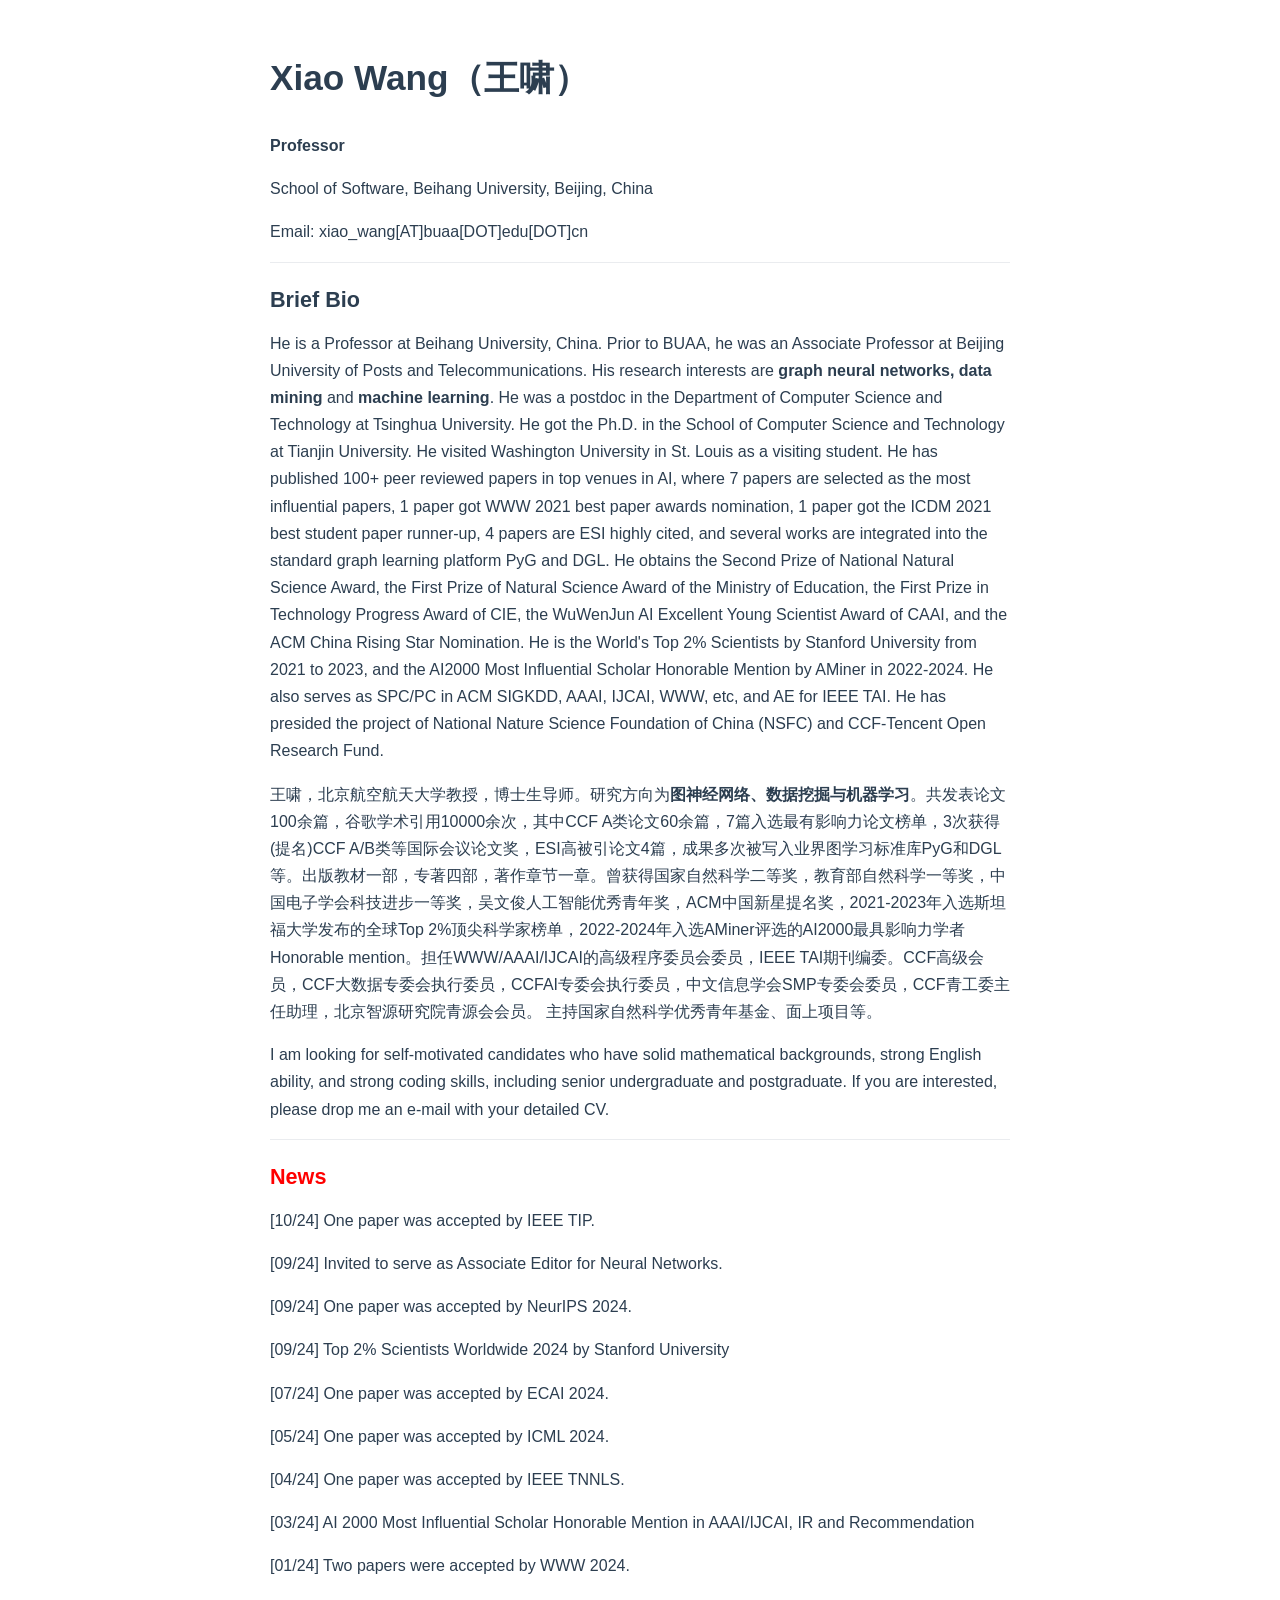
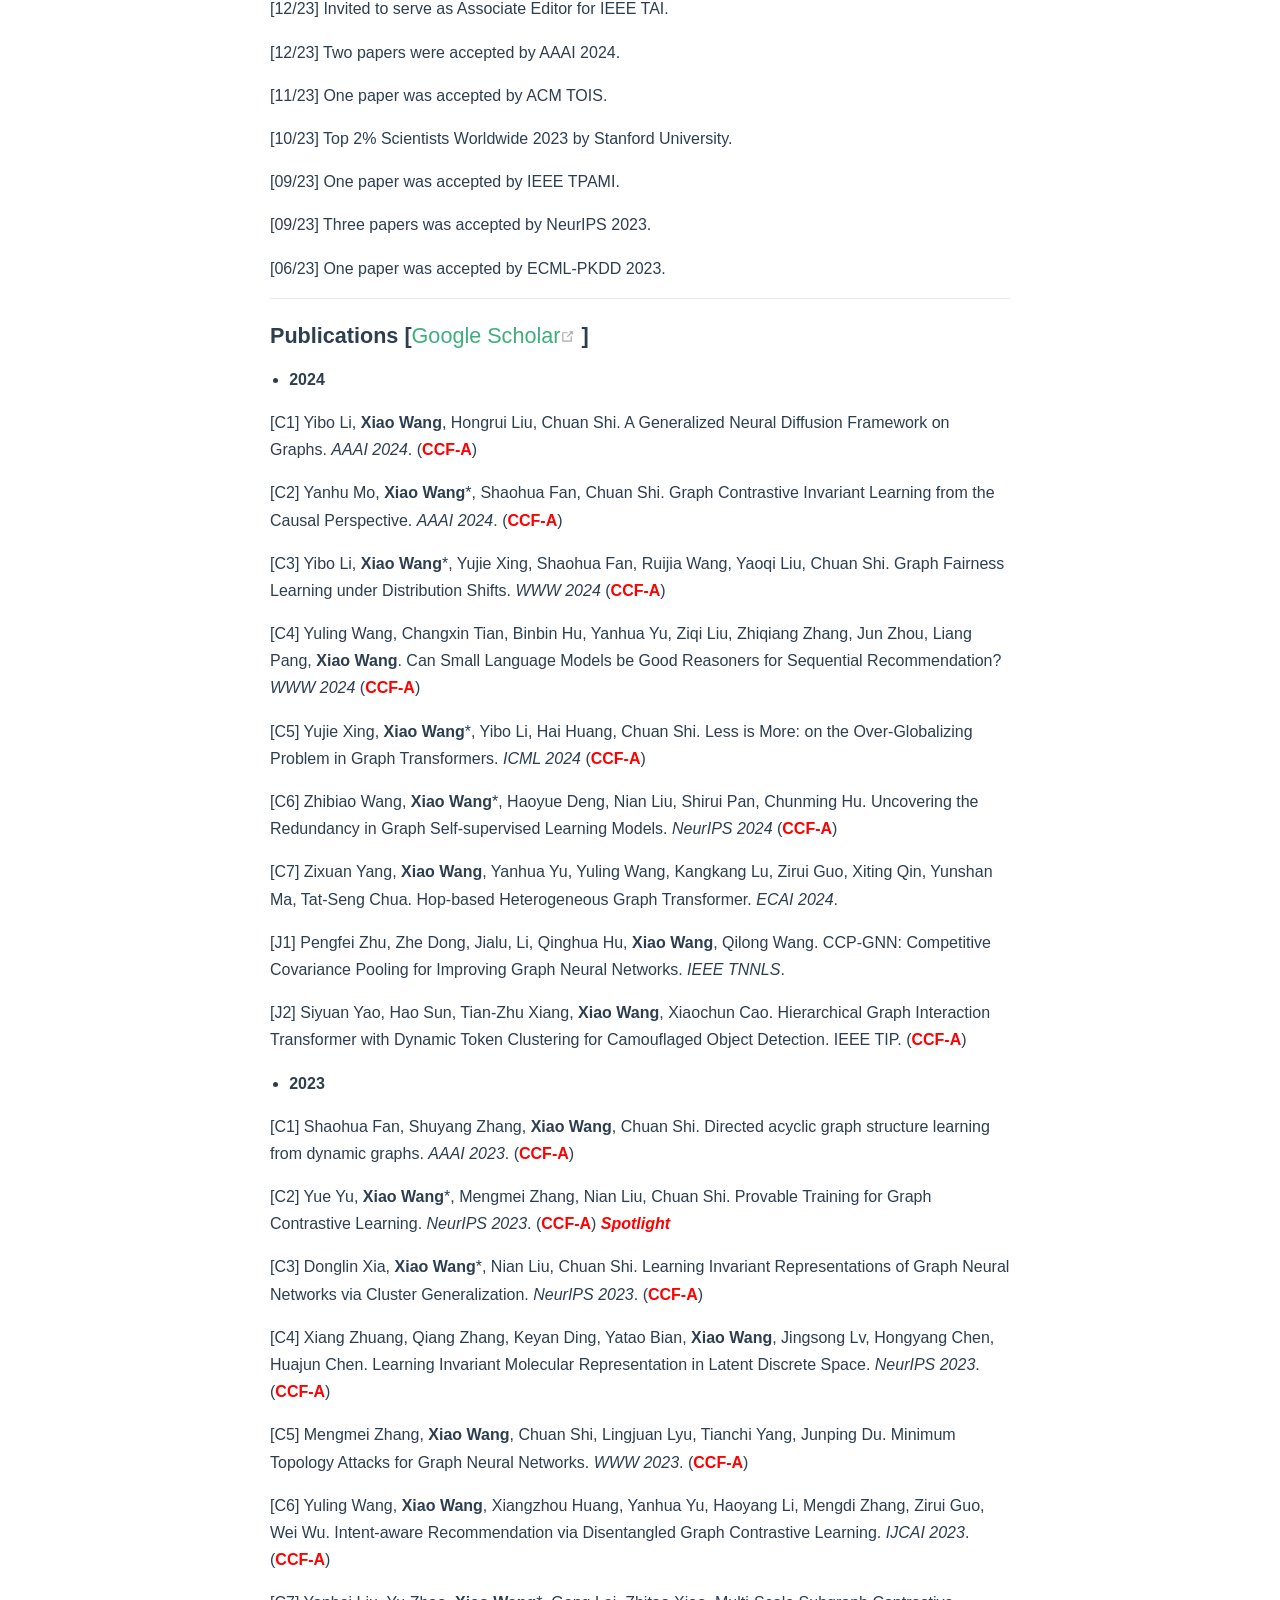
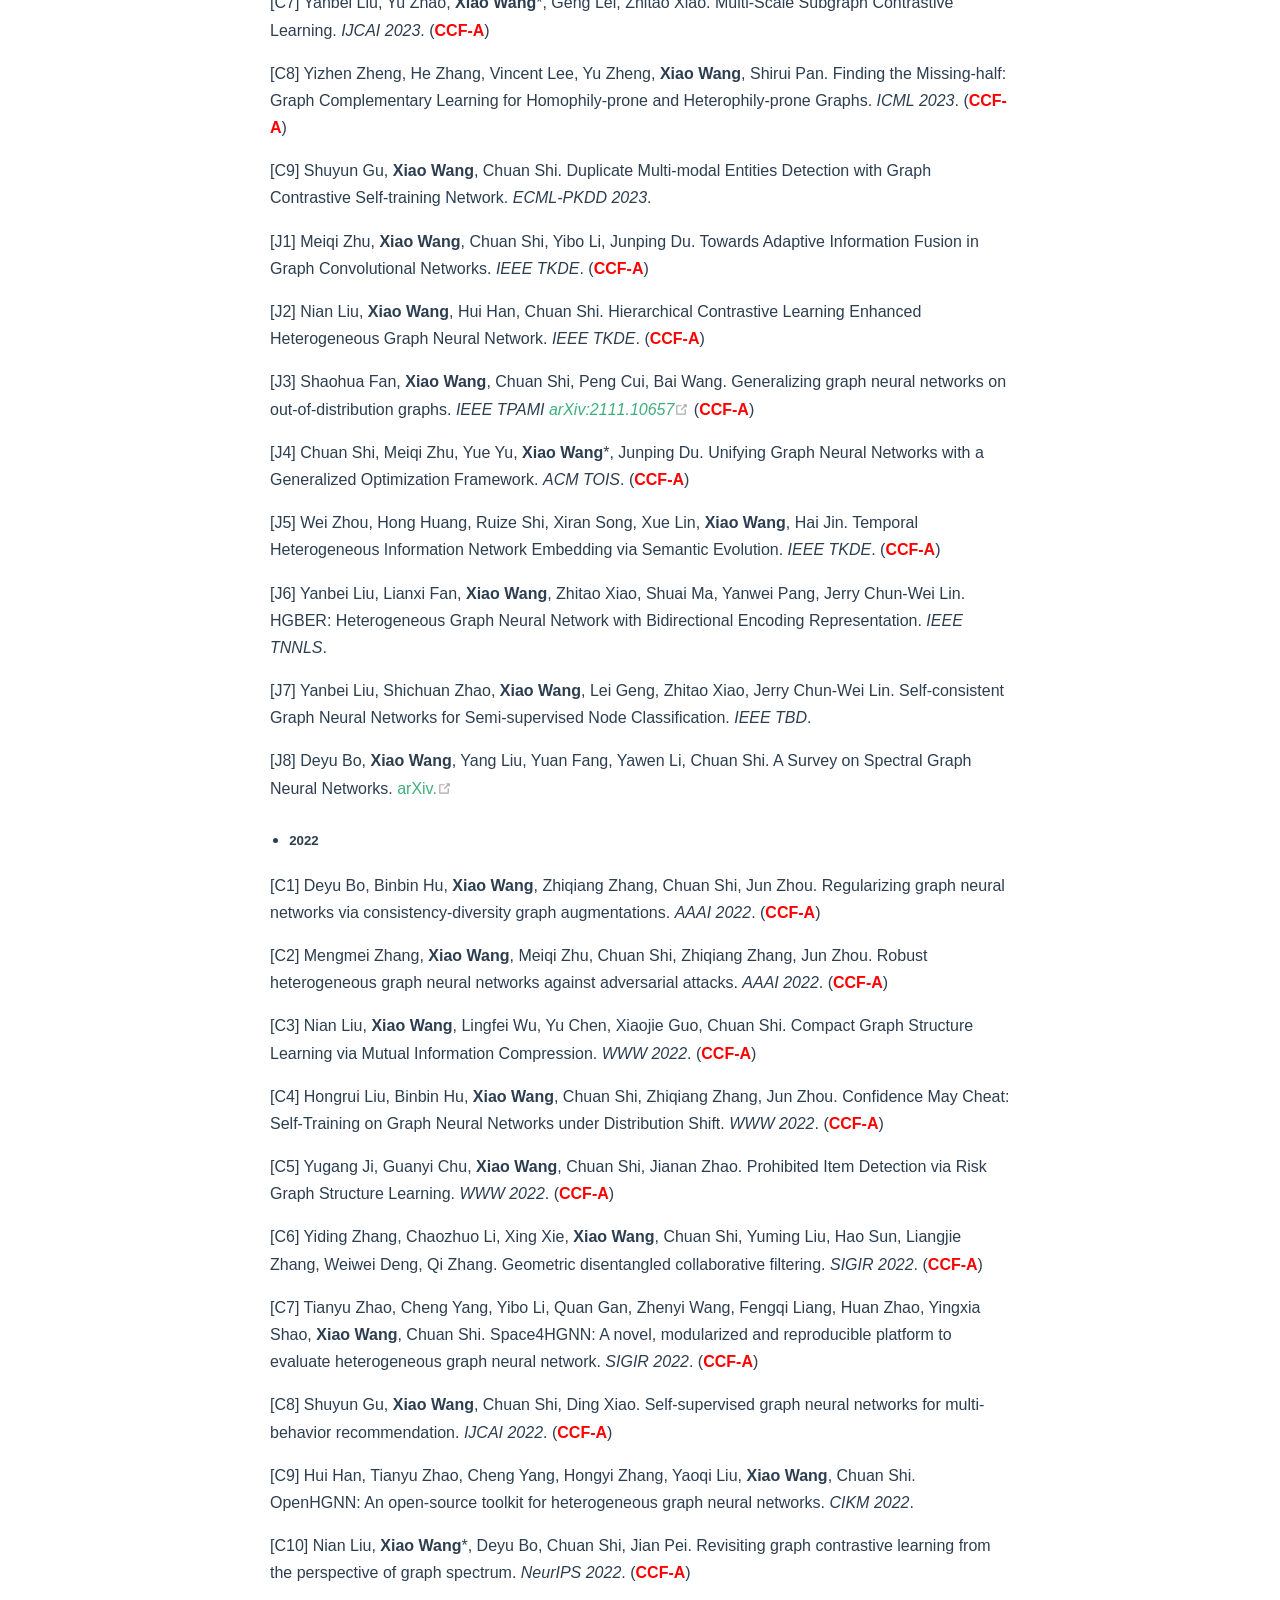
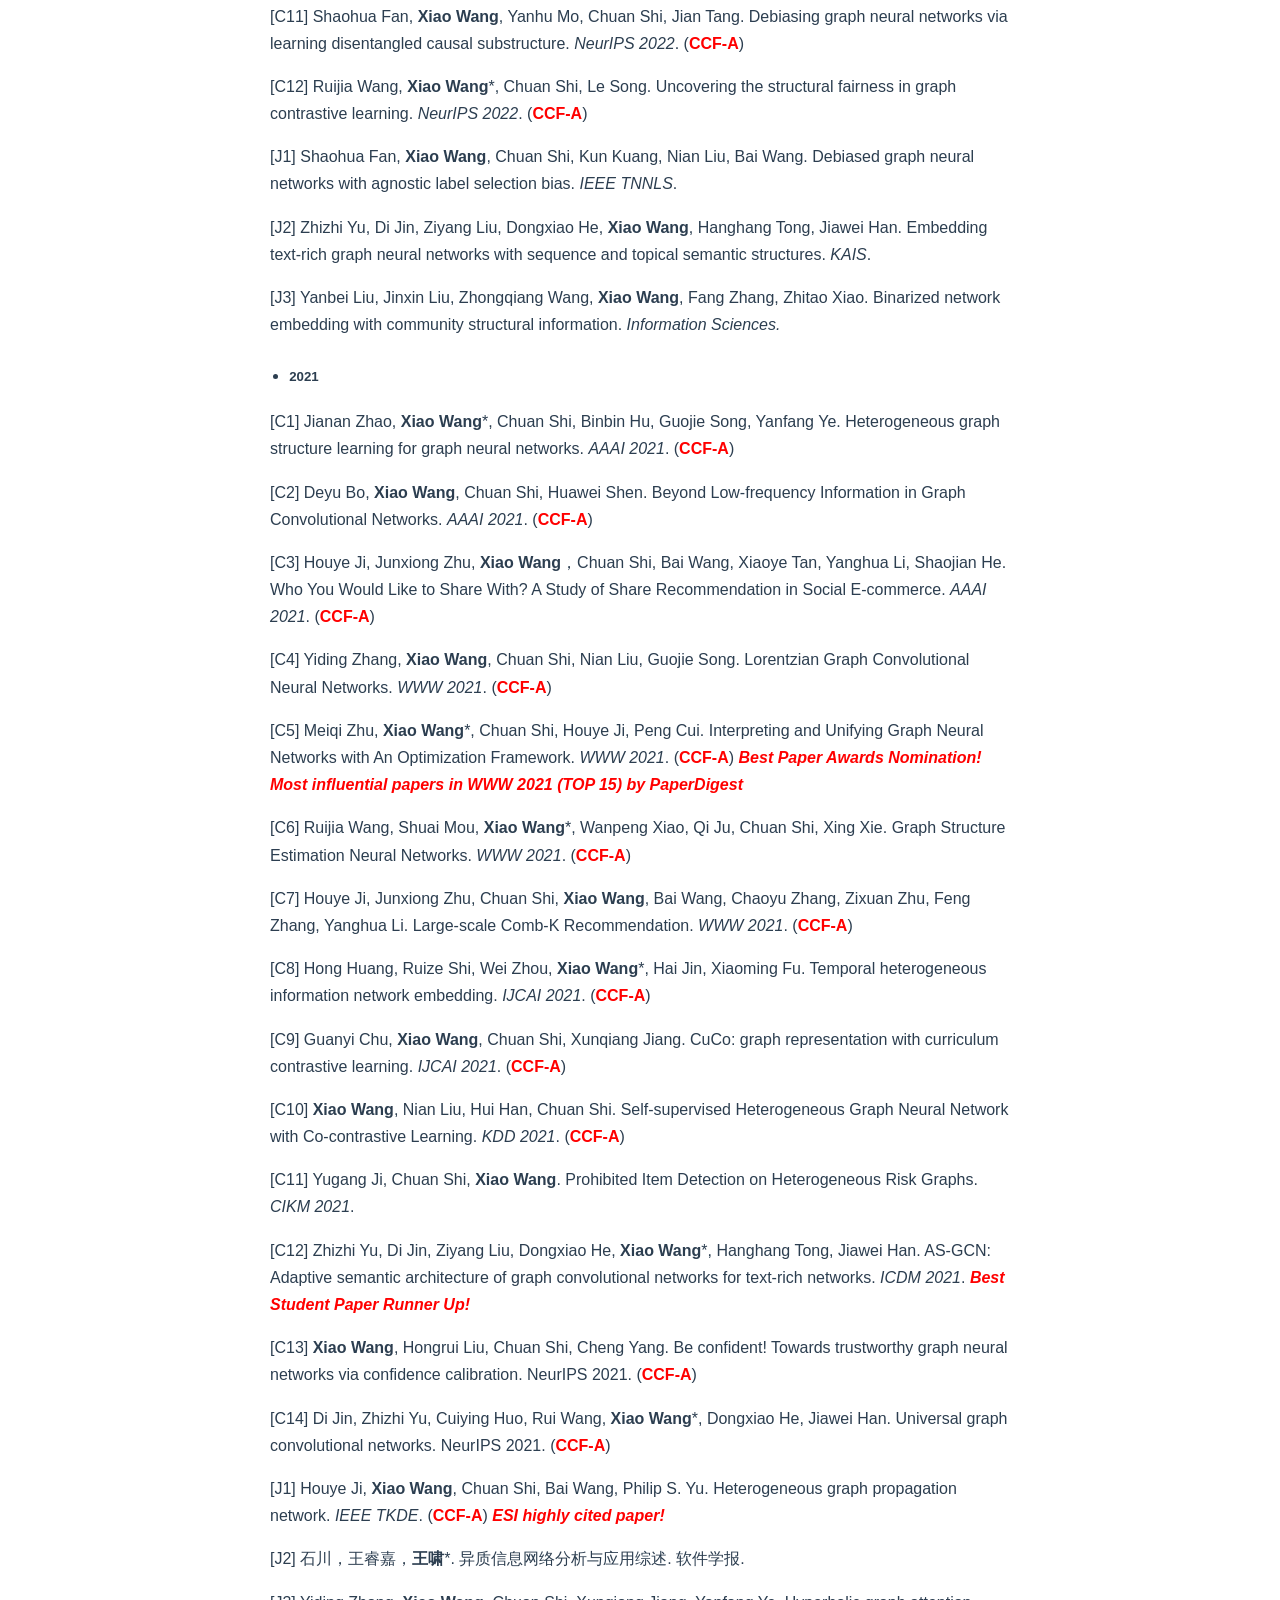
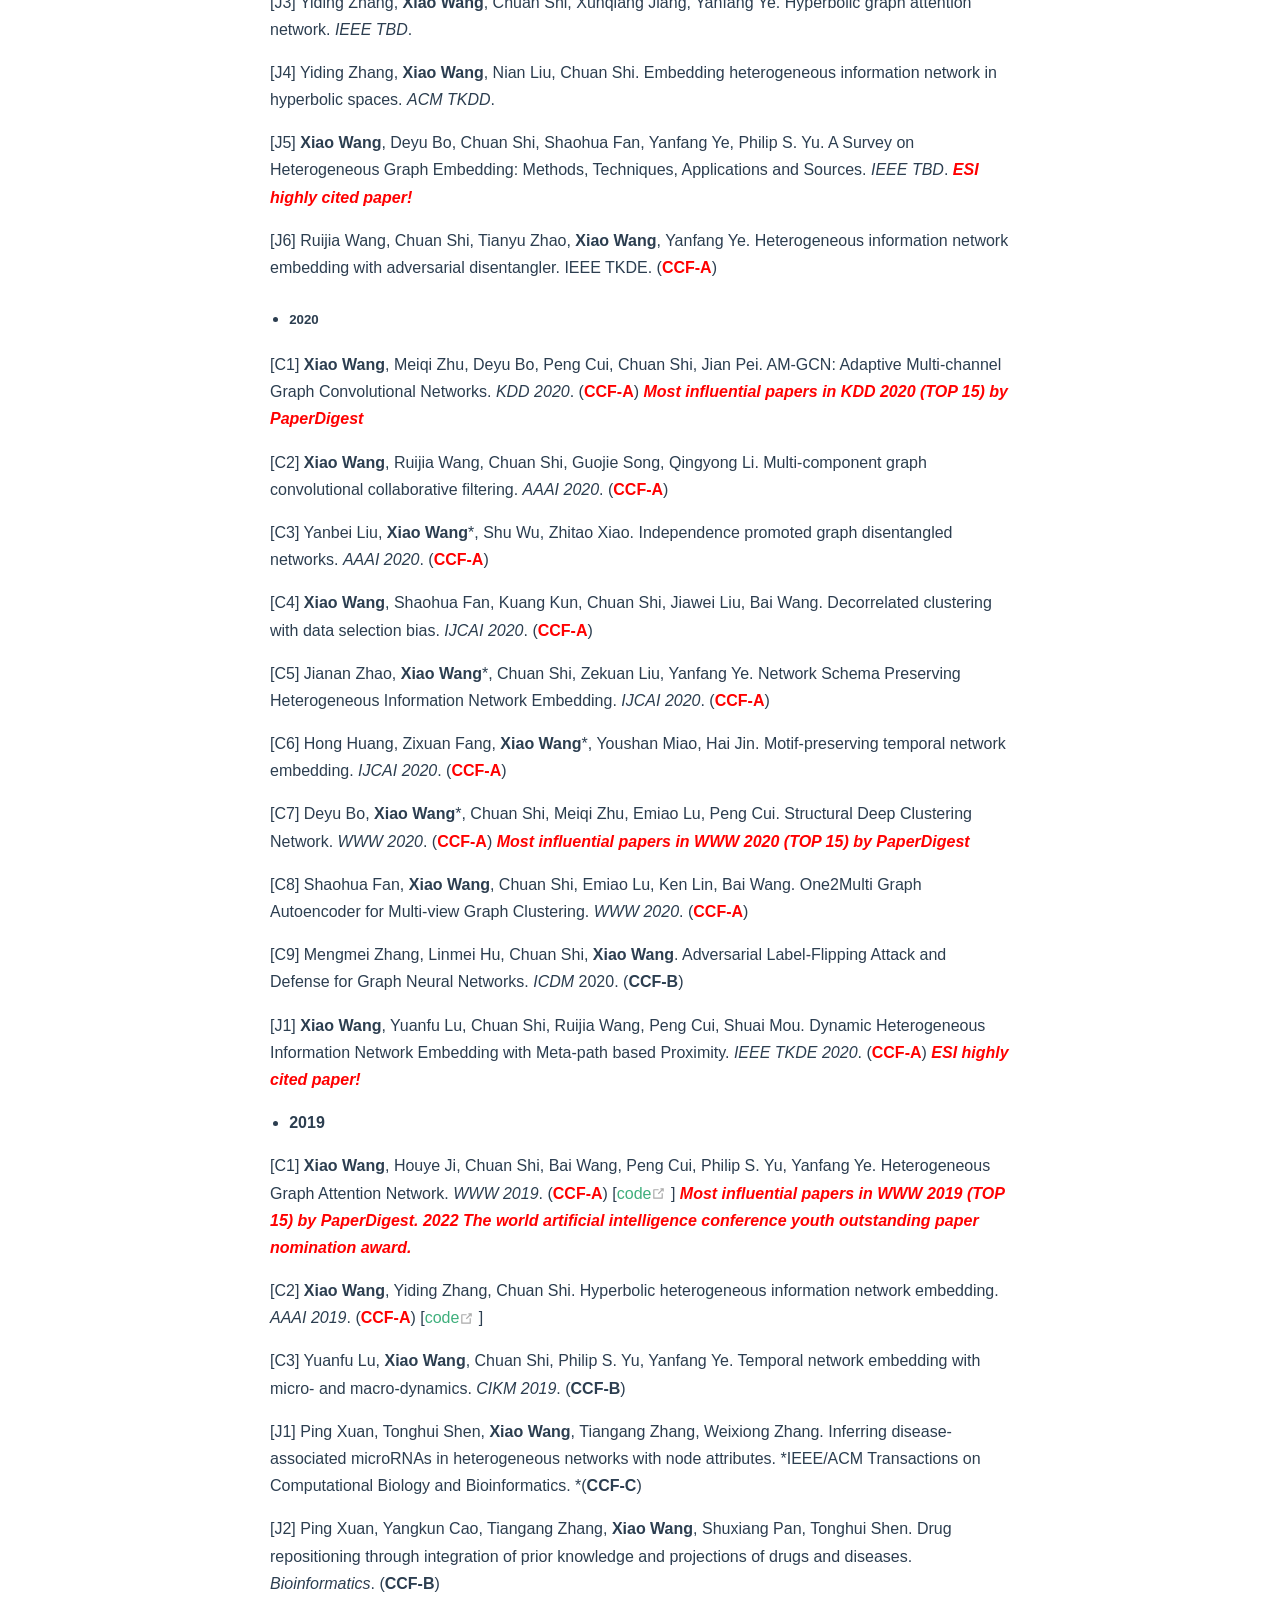
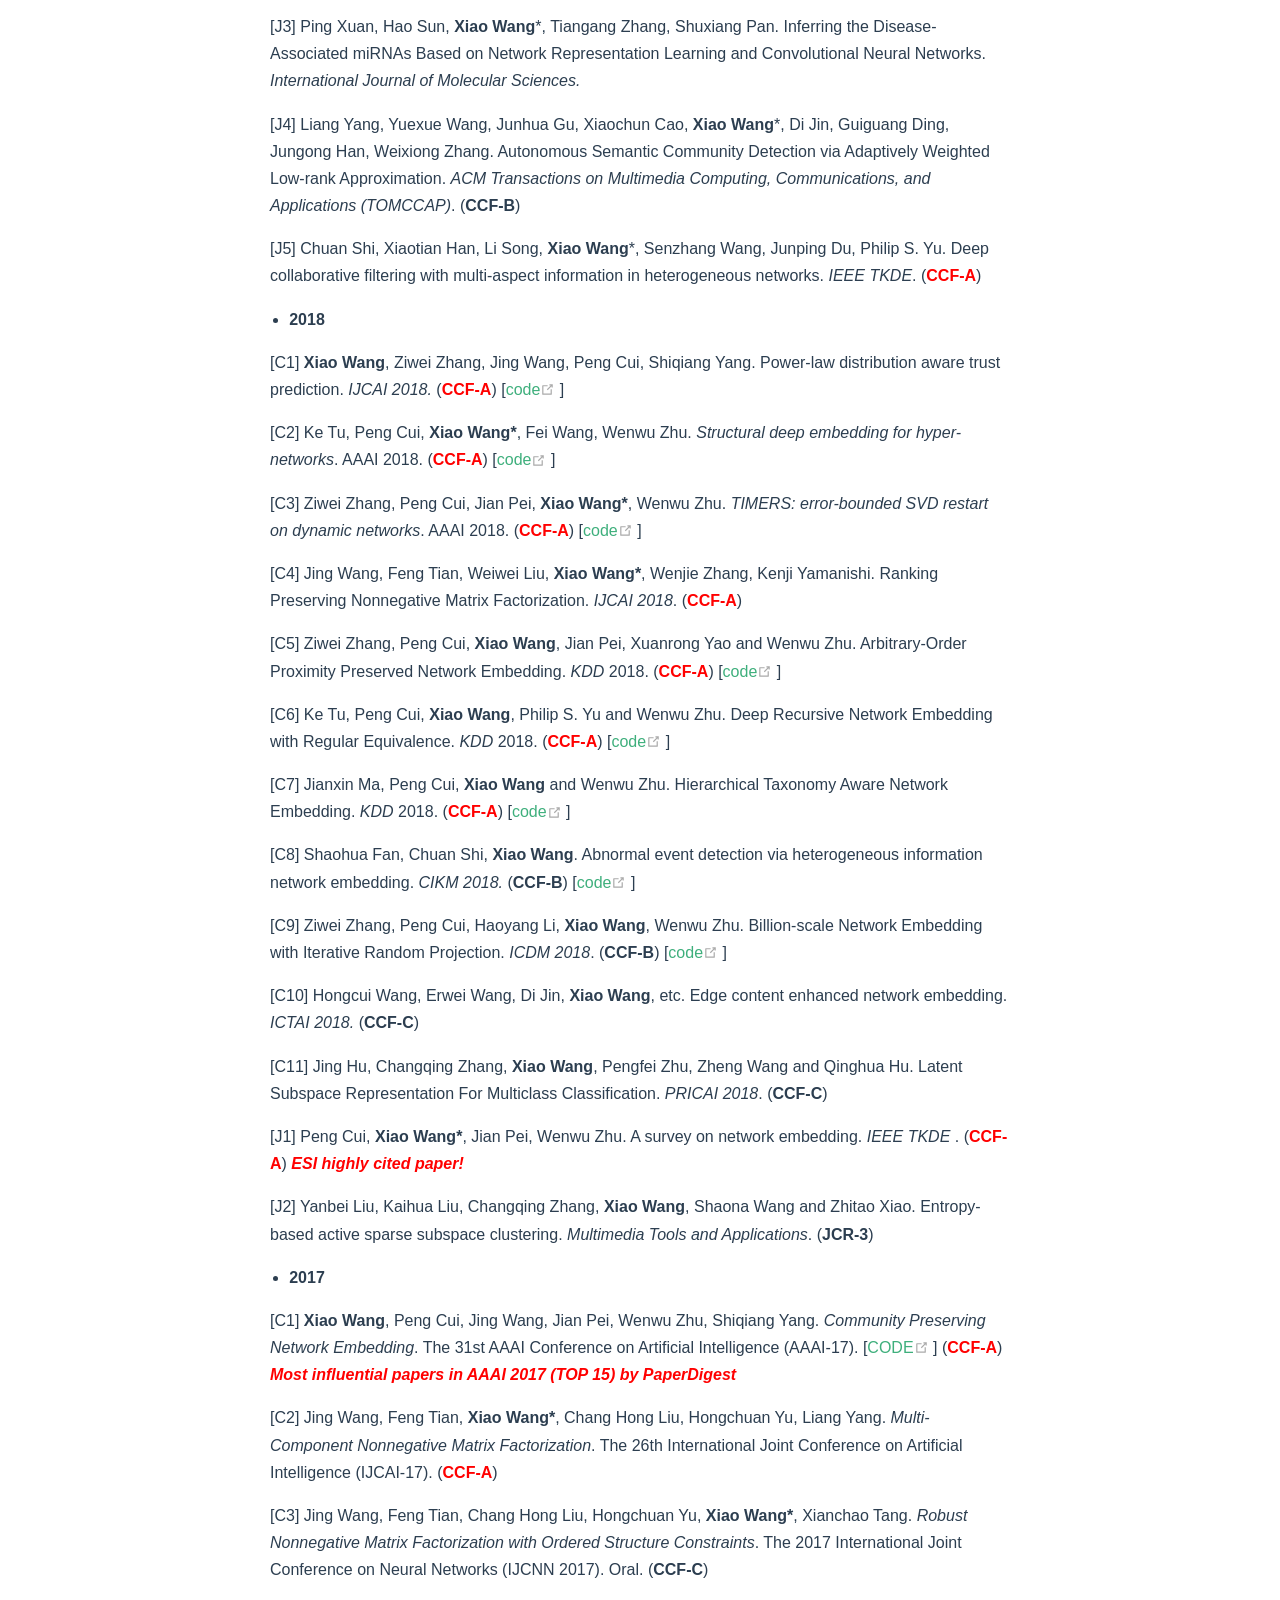
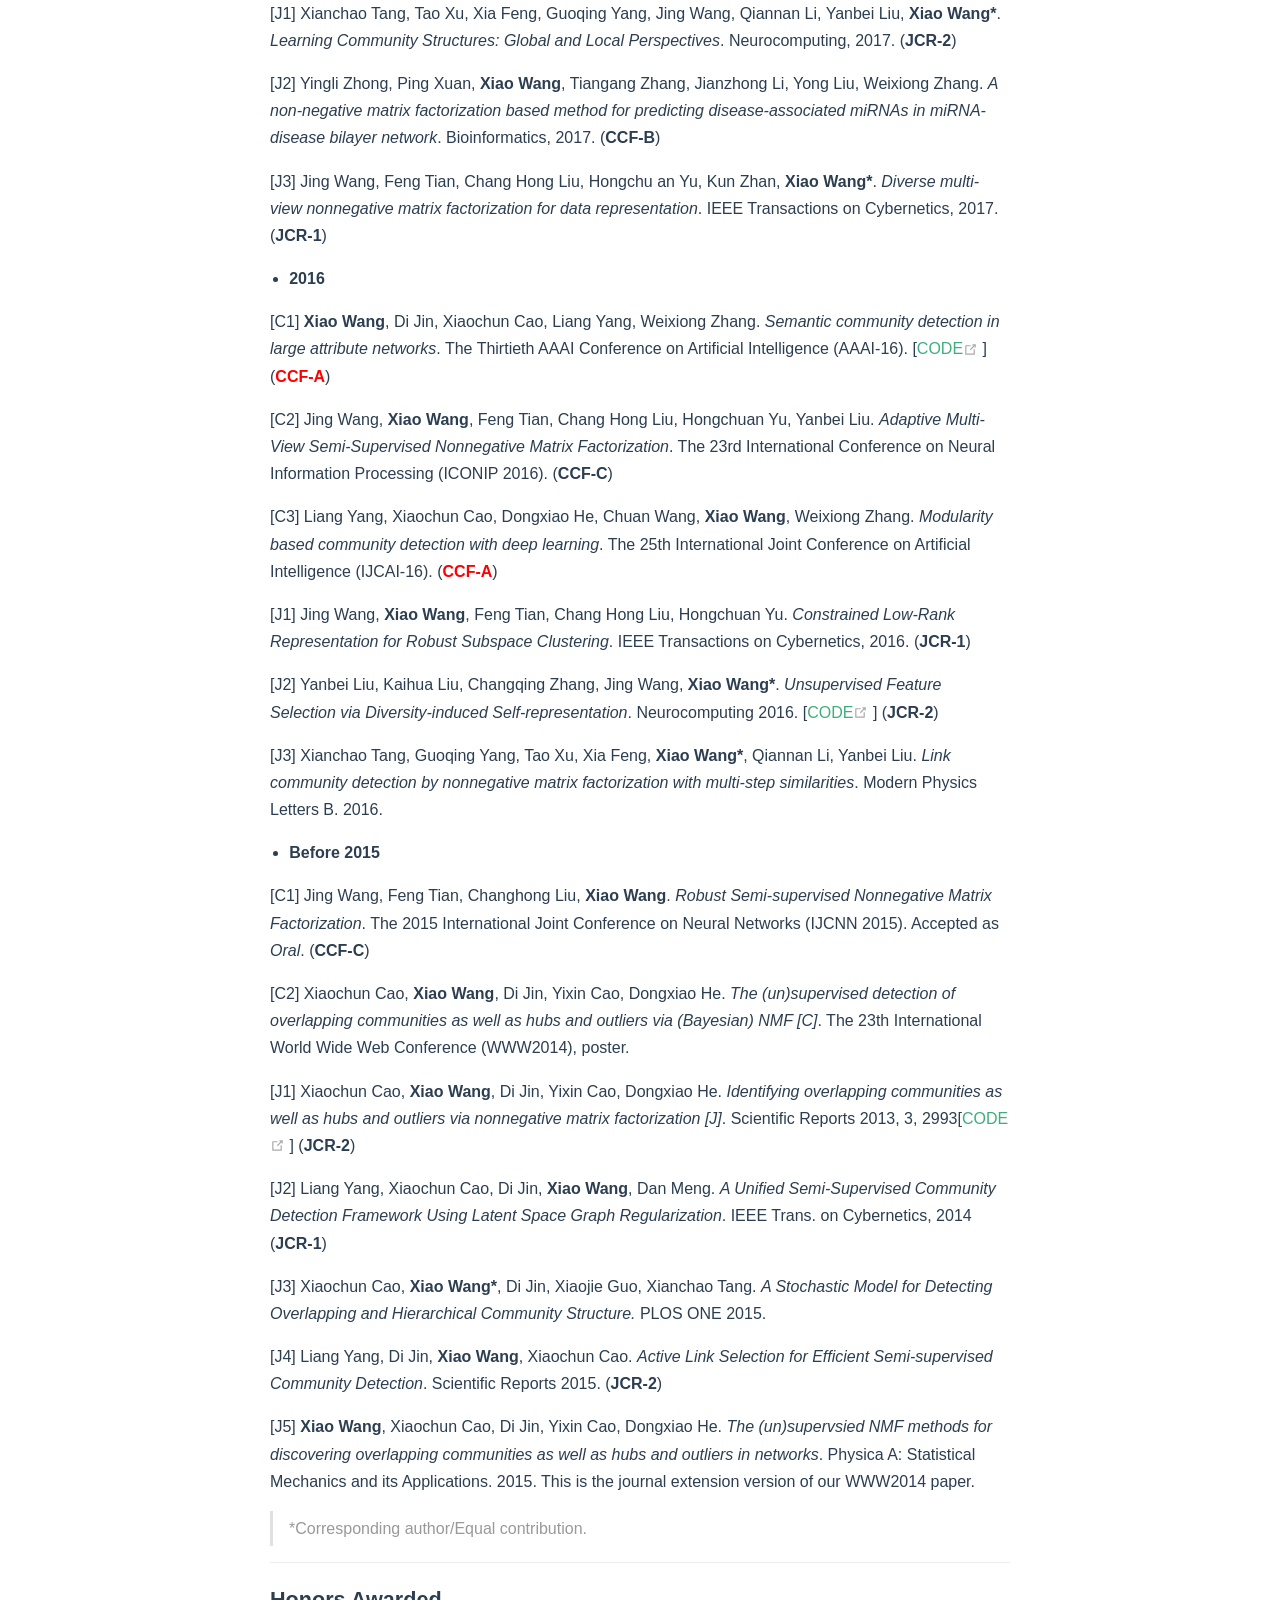
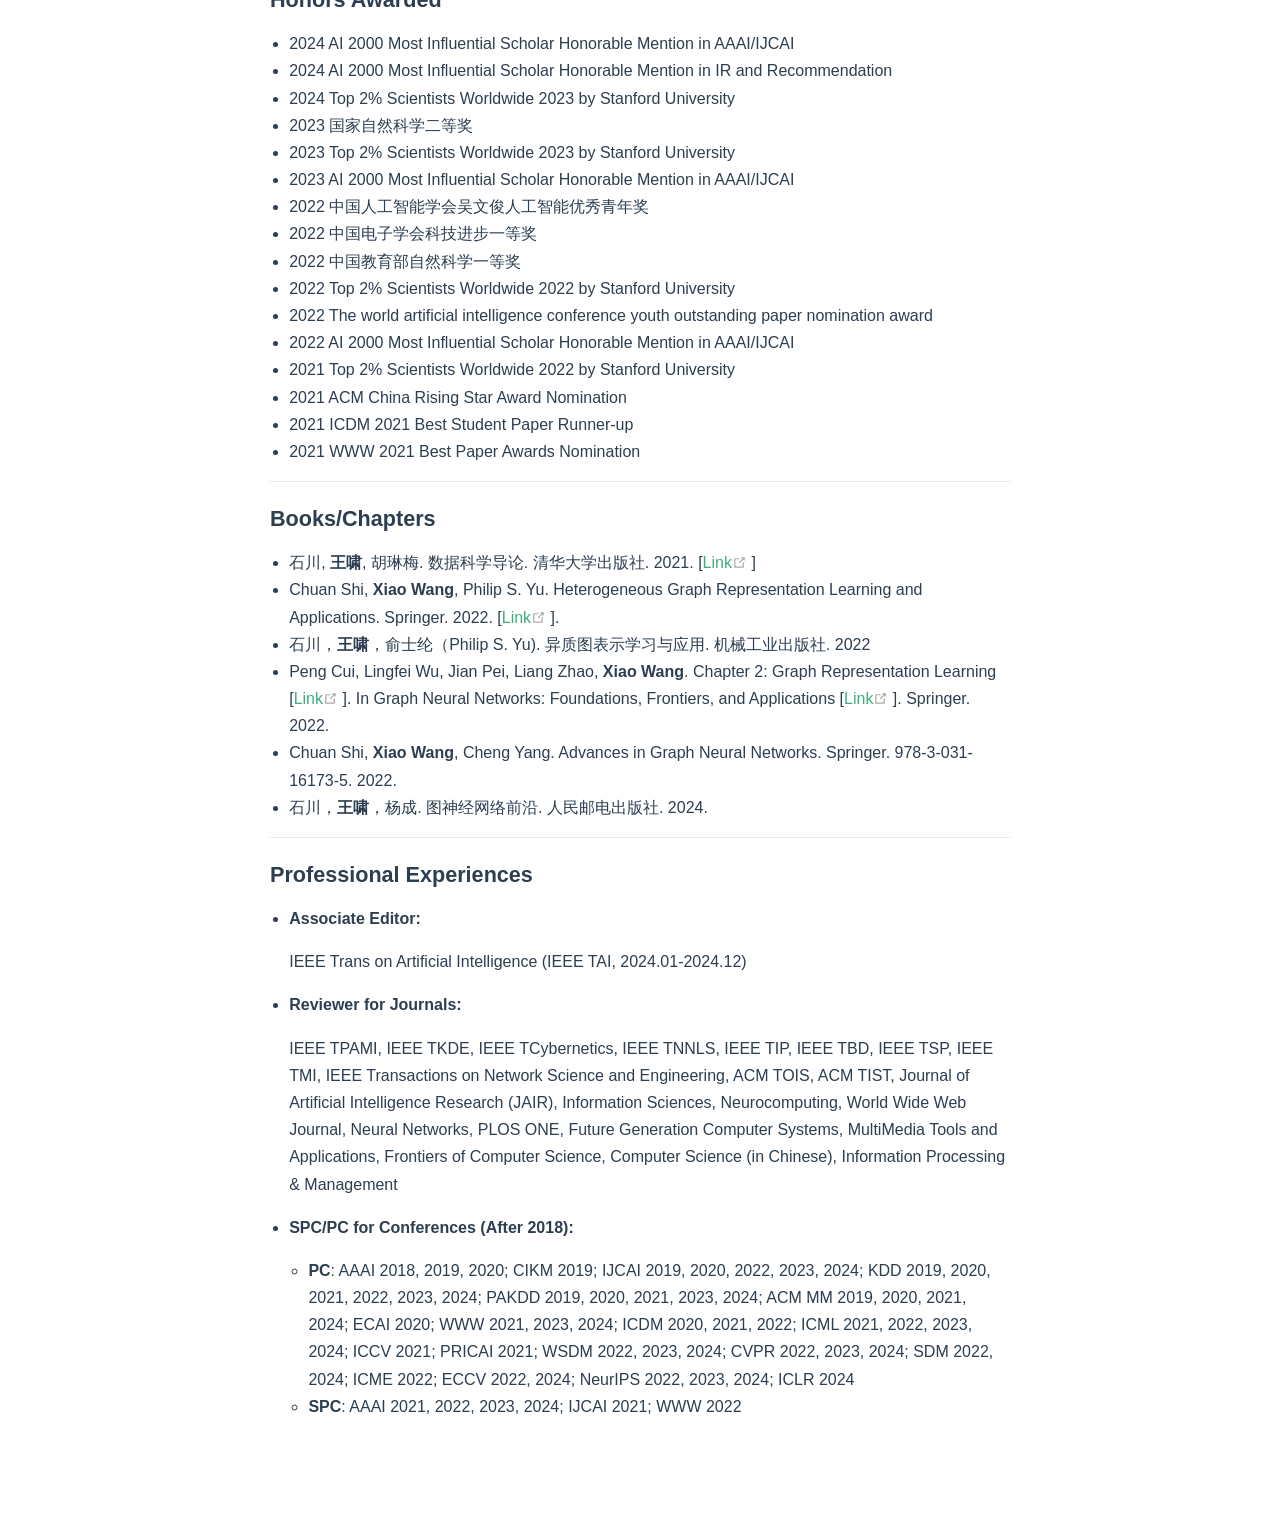
==== commit 7710ad5c: "deploy" ====
--- a/index.html
+++ b/index.html
@@ -8,11 +8,11 @@
     
     <meta name="description" content="">
     
-    <link rel="preload" href="./assets/css/0.styles.a509adbc.css" as="style"><link rel="preload" href="./assets/js/app.083fa1b9.js" as="script"><link rel="preload" href="./assets/js/2.15753625.js" as="script"><link rel="preload" href="./assets/js/22.628586d6.js" as="script"><link rel="prefetch" href="./assets/js/1.85f96e45.js"><link rel="prefetch" href="./assets/js/10.6be6a8e9.js"><link rel="prefetch" href="./assets/js/11.70404eb5.js"><link rel="prefetch" href="./assets/js/12.69fc59a1.js"><link rel="prefetch" href="./assets/js/13.38aee4da.js"><link rel="prefetch" href="./assets/js/14.d371b4a1.js"><link rel="prefetch" href="./assets/js/15.851ef665.js"><link rel="prefetch" href="./assets/js/16.ee28f8af.js"><link rel="prefetch" href="./assets/js/17.64f14a0d.js"><link rel="prefetch" href="./assets/js/18.835156c0.js"><link rel="prefetch" href="./assets/js/19.1492cb57.js"><link rel="prefetch" href="./assets/js/20.dcdc2c9b.js"><link rel="prefetch" href="./assets/js/21.ddfae5da.js"><link rel="prefetch" href="./assets/js/3.c1ac1183.js"><link rel="prefetch" href="./assets/js/4.bb08ef7b.js"><link rel="prefetch" href="./assets/js/5.8ece4ffe.js"><link rel="prefetch" href="./assets/js/6.810ac662.js"><link rel="prefetch" href="./assets/js/7.ace25d64.js"><link rel="prefetch" href="./assets/js/vendors~docsearch.5e19b665.js">
+    <link rel="preload" href="./assets/css/0.styles.a509adbc.css" as="style"><link rel="preload" href="./assets/js/app.194d544e.js" as="script"><link rel="preload" href="./assets/js/2.15753625.js" as="script"><link rel="preload" href="./assets/js/22.3f4bfae0.js" as="script"><link rel="prefetch" href="./assets/js/1.85f96e45.js"><link rel="prefetch" href="./assets/js/10.6be6a8e9.js"><link rel="prefetch" href="./assets/js/11.70404eb5.js"><link rel="prefetch" href="./assets/js/12.69fc59a1.js"><link rel="prefetch" href="./assets/js/13.38aee4da.js"><link rel="prefetch" href="./assets/js/14.d371b4a1.js"><link rel="prefetch" href="./assets/js/15.851ef665.js"><link rel="prefetch" href="./assets/js/16.ee28f8af.js"><link rel="prefetch" href="./assets/js/17.64f14a0d.js"><link rel="prefetch" href="./assets/js/18.835156c0.js"><link rel="prefetch" href="./assets/js/19.1492cb57.js"><link rel="prefetch" href="./assets/js/20.dcdc2c9b.js"><link rel="prefetch" href="./assets/js/21.ddfae5da.js"><link rel="prefetch" href="./assets/js/3.c1ac1183.js"><link rel="prefetch" href="./assets/js/4.bb08ef7b.js"><link rel="prefetch" href="./assets/js/5.8ece4ffe.js"><link rel="prefetch" href="./assets/js/6.810ac662.js"><link rel="prefetch" href="./assets/js/7.ace25d64.js"><link rel="prefetch" href="./assets/js/vendors~docsearch.5e19b665.js">
     <link rel="stylesheet" href="./assets/css/0.styles.a509adbc.css">
   </head>
   <body>
-    <div id="app" data-server-rendered="true"><div class="theme-container no-navbar no-sidebar"><!----> <div class="sidebar-mask"></div> <aside class="sidebar"><!---->  <!----> </aside> <main class="page"> <div class="theme-default-content content__default"><h1 id="xiao-wang-王啸"><a href="#xiao-wang-王啸" class="header-anchor">#</a> Xiao Wang（王啸）</h1> <p><strong>Professor</strong></p> <p>School of Software, Beihang University, Beijing, China</p> <p>Email: xiao_wang[AT]buaa[DOT]edu[DOT]cn</p> <hr> <h3 id="brief-bio"><a href="#brief-bio" class="header-anchor">#</a> <span id="Biography">Brief Bio</span></h3> <p>He is a Professor at Beihang University, China. Prior to BUAA, he was an Associate Professor at Beijing University of Posts and Telecommunications. His research interests are <strong>graph neural networks, data mining</strong> and <strong>machine learning</strong>. He was a postdoc in the Department of Computer Science and Technology at Tsinghua University. He got the Ph.D. in the School of Computer Science and Technology at Tianjin University. He visited Washington University in St. Louis as a visiting student. He has published 100+ peer reviewed papers in top venues in AI, where 7 papers are selected as the most influential papers, 1 paper got WWW 2021 best paper awards nomination, 1 paper got the ICDM 2021 best student paper runner-up, 4 papers are ESI highly cited, and several works are integrated into the standard graph learning platform PyG and DGL. He obtains the Second Prize of National Natural Science Award, the First Prize of Natural Science Award of the Ministry of Education, the First Prize in Technology Progress Award of CIE, the WuWenJun AI Excellent Young Scientist Award of CAAI, and the ACM China Rising Star Nomination. He is the World's Top 2% Scientists by Stanford University from 2021 to 2023, and the AI2000 Most Influential Scholar Honorable Mention by AMiner in 2022-2024. He also serves as SPC/PC in ACM SIGKDD, AAAI, IJCAI, WWW, etc, and AE for IEEE TAI. He has presided the project of National Nature Science Foundation of China (NSFC) and CCF-Tencent Open Research Fund.</p> <p>王啸，北京航空航天大学教授，博士生导师。研究方向为<strong>图神经网络、数据挖掘与机器学习</strong>。共发表论文100余篇，谷歌学术引用10000余次，其中CCF A类论文60余篇，7篇入选最有影响力论文榜单，3次获得(提名)CCF A/B类等国际会议论文奖，ESI高被引论文4篇，成果多次被写入业界图学习标准库PyG和DGL等。出版教材一部，专著四部，著作章节一章。担任WWW/AAAI/IJCAI的高级程序委员会委员，IEEE TAI期刊编委。曾获得国家自然科学二等奖，教育部自然科学一等奖，中国电子学会科技进步一等奖，吴文俊人工智能优秀青年奖，ACM中国新星提名奖，2021-2023年入选斯坦福大学发布的全球Top 2%顶尖科学家榜单，2022-2024年入选AMiner评选的AI2000最具影响力学者Honorable mention。CCF高级会员，CCF大数据专委会执行委员，CCFAI专委会执行委员，中文信息学会SMP专委会委员，CCF青工委主任助理，北京智源研究院青源会会员。 主持国家自然科学优秀青年基金、面上项目等。</p> <p>I am looking for self-motivated candidates who have solid mathematical backgrounds, strong English ability, and strong coding skills, including senior undergraduate and postgraduate. If you are interested, please drop me an e-mail with your detailed CV.</p> <hr> <h3 id="news"><a href="#news" class="header-anchor">#</a> <font color="red"><span id="News">News</span></font></h3> <p>[07/24] One paper was accepted by ECAI 2024.</p> <p>[05/24] One paper was accepted by ICML 2024.</p> <p>[04/24] One paper was accepted by IEEE TNNLS.</p> <p>[03/24] AI 2000 Most Influential Scholar Honorable Mention in AAAI/IJCAI, IR and Recommendation</p> <p>[01/24] Two papers were accepted by WWW 2024.</p> <p>[12/23] Invited to serve as Associate Editor for IEEE TAI.</p> <p>[12/23] Two papers were accepted by AAAI 2024.</p> <p>[11/23] One paper was accepted by ACM TOIS.</p> <p>[10/23] Top 2% Scientists Worldwide 2023 by Stanford University.</p> <p>[09/23] One paper was accepted by IEEE TPAMI.</p> <p>[09/23] Three papers was accepted by NeurIPS 2023.</p> <p>[06/23] One paper was accepted by ECML-PKDD 2023.</p> <p>[04/23] One paper was accepted by ICML 2023.</p> <hr> <h3 id="publications-google-scholar"><a href="#publications-google-scholar" class="header-anchor">#</a> Publications [<a href="http://scholar.google.com/citations?user=MnzarAQAAAAJ&amp;hl=zh-CN" target="_blank" rel="noopener noreferrer">Google Scholar<span><svg xmlns="http://www.w3.org/2000/svg" aria-hidden="true" focusable="false" x="0px" y="0px" viewBox="0 0 100 100" width="15" height="15" class="icon outbound"><path fill="currentColor" d="M18.8,85.1h56l0,0c2.2,0,4-1.8,4-4v-32h-8v28h-48v-48h28v-8h-32l0,0c-2.2,0-4,1.8-4,4v56C14.8,83.3,16.6,85.1,18.8,85.1z"></path> <polygon fill="currentColor" points="45.7,48.7 51.3,54.3 77.2,28.5 77.2,37.2 85.2,37.2 85.2,14.9 62.8,14.9 62.8,22.9 71.5,22.9"></polygon></svg> <span class="sr-only">(opens new window)</span></span></a>]</h3> <ul><li><strong>2024</strong></li></ul> <p>[C1] Yibo Li, <strong>Xiao Wang</strong>, Hongrui Liu, Chuan Shi. A Generalized Neural Diffusion Framework on Graphs. <em>AAAI 2024</em>. (<strong><font color="red">CCF-A</font></strong>)</p> <p>[C2] Yanhu Mo, <strong>Xiao Wang</strong>*,  Shaohua Fan, Chuan Shi. Graph Contrastive Invariant Learning from the Causal Perspective. <em>AAAI 2024</em>. (<strong><font color="red">CCF-A</font></strong>)</p> <p>[C3] Yibo Li, <strong>Xiao Wang</strong>*, Yujie Xing, Shaohua Fan, Ruijia Wang, Yaoqi Liu, Chuan Shi. Graph Fairness Learning under Distribution Shifts. <em>WWW 2024</em> (<strong><font color="red">CCF-A</font></strong>)</p> <p>[C4] Yuling Wang, Changxin Tian, Binbin Hu, Yanhua Yu, Ziqi Liu, Zhiqiang Zhang, Jun Zhou, Liang Pang, <strong>Xiao Wang</strong>. Can Small Language Models be Good Reasoners for Sequential Recommendation? <em>WWW 2024</em> (<strong><font color="red">CCF-A</font></strong>)</p> <p>[C5] Yujie Xing, <strong>Xiao Wang</strong>*, Yibo Li, Hai Huang, Chuan Shi. Less is More: on the Over-Globalizing Problem in Graph Transformers. <em>ICML 2024</em> (<strong><font color="red">CCF-A</font></strong>)</p> <p>[C6] Zixuan Yang, <strong>Xiao Wang</strong>, Yanhua Yu, Yuling Wang, Kangkang Lu, Zirui Guo, Xiting Qin, Yunshan Ma, Tat-Seng Chua. Hop-based Heterogeneous Graph Transformer. <em>ECAI 2024</em>.</p> <p>[J1] Pengfei Zhu, Zhe Dong, Jialu, Li, Qinghua Hu, <strong>Xiao Wang</strong>, Qilong Wang. CCP-GNN: Competitive Covariance Pooling for Improving Graph Neural Networks. <em>IEEE TNNLS</em>.</p> <ul><li><strong>2023</strong></li></ul> <p>[C1] Shaohua Fan, Shuyang Zhang, <strong>Xiao Wang</strong>, Chuan Shi. Directed acyclic graph structure learning from dynamic graphs. <em>AAAI 2023</em>. (<strong><font color="red">CCF-A</font></strong>)</p> <p>[C2] Yue Yu, <strong>Xiao Wang</strong>*, Mengmei Zhang, Nian Liu, Chuan Shi. Provable Training for Graph Contrastive Learning. <em>NeurIPS 2023</em>. (<strong><font color="red">CCF-A</font></strong>) <em><strong><font color="red">Spotlight</font></strong></em></p> <p>[C3] Donglin Xia, <strong>Xiao Wang</strong>*, Nian Liu, Chuan Shi. Learning Invariant Representations of Graph Neural Networks via Cluster Generalization. <em>NeurIPS 2023</em>. (<strong><font color="red">CCF-A</font></strong>)</p> <p>[C4] Xiang Zhuang, Qiang Zhang, Keyan Ding, Yatao Bian, <strong>Xiao Wang</strong>, Jingsong Lv, Hongyang Chen, Huajun Chen. Learning Invariant Molecular Representation in Latent Discrete Space. <em>NeurIPS 2023</em>. (<strong><font color="red">CCF-A</font></strong>)</p> <p>[C5] Mengmei Zhang, <strong>Xiao Wang</strong>, Chuan Shi, Lingjuan Lyu, Tianchi Yang, Junping Du. Minimum Topology Attacks for Graph Neural Networks. <em>WWW 2023</em>. (<strong><font color="red">CCF-A</font></strong>)</p> <p>[C6] Yuling Wang, <strong>Xiao Wang</strong>, Xiangzhou Huang, Yanhua Yu, Haoyang Li, Mengdi Zhang, Zirui Guo, Wei Wu. Intent-aware Recommendation via Disentangled Graph Contrastive Learning. <em>IJCAI 2023</em>. (<strong><font color="red">CCF-A</font></strong>)</p> <p>[C7] Yanbei Liu, Yu Zhao, <strong>Xiao Wang</strong>*, Geng Lei, Zhitao Xiao. Multi-Scale Subgraph Contrastive Learning. <em>IJCAI 2023</em>. (<strong><font color="red">CCF-A</font></strong>)</p> <p>[C8] Yizhen Zheng, He Zhang, Vincent Lee, Yu Zheng, <strong>Xiao Wang</strong>, Shirui Pan. Finding the Missing-half: Graph Complementary Learning for Homophily-prone and Heterophily-prone Graphs. <em>ICML 2023</em>. (<strong><font color="red">CCF-A</font></strong>)</p> <p>[C9] Shuyun Gu, <strong>Xiao Wang</strong>, Chuan Shi. Duplicate Multi-modal Entities Detection with Graph Contrastive Self-training Network. <em>ECML-PKDD 2023</em>.</p> <p>[J1] Meiqi Zhu, <strong>Xiao Wang</strong>, Chuan Shi, Yibo Li, Junping Du. Towards Adaptive Information Fusion in Graph Convolutional Networks. <em>IEEE TKDE</em>. (<strong><font color="red">CCF-A</font></strong>)</p> <p>[J2] Nian Liu, <strong>Xiao Wang</strong>, Hui Han, Chuan Shi. Hierarchical Contrastive Learning Enhanced Heterogeneous Graph Neural Network. <em>IEEE TKDE</em>. (<strong><font color="red">CCF-A</font></strong>)</p> <p>[J3] Shaohua Fan, <strong>Xiao Wang</strong>, Chuan Shi, Peng Cui, Bai Wang. Generalizing graph neural networks on out-of-distribution graphs. <em>IEEE TPAMI</em> <em><a href="https://arxiv.org/abs/2111.10657" target="_blank" rel="noopener noreferrer">arXiv:2111.10657<span><svg xmlns="http://www.w3.org/2000/svg" aria-hidden="true" focusable="false" x="0px" y="0px" viewBox="0 0 100 100" width="15" height="15" class="icon outbound"><path fill="currentColor" d="M18.8,85.1h56l0,0c2.2,0,4-1.8,4-4v-32h-8v28h-48v-48h28v-8h-32l0,0c-2.2,0-4,1.8-4,4v56C14.8,83.3,16.6,85.1,18.8,85.1z"></path> <polygon fill="currentColor" points="45.7,48.7 51.3,54.3 77.2,28.5 77.2,37.2 85.2,37.2 85.2,14.9 62.8,14.9 62.8,22.9 71.5,22.9"></polygon></svg> <span class="sr-only">(opens new window)</span></span></a></em> (<strong><font color="red">CCF-A</font></strong>)</p> <p>[J4] Chuan Shi, Meiqi Zhu, Yue Yu, <strong>Xiao Wang</strong>*, Junping Du. Unifying Graph Neural Networks with a Generalized Optimization Framework. <em>ACM TOIS</em>. (<strong><font color="red">CCF-A</font></strong>)</p> <p>[J5] Wei Zhou, Hong Huang, Ruize Shi, Xiran Song, Xue Lin, <strong>Xiao Wang</strong>, Hai Jin. Temporal Heterogeneous Information Network Embedding via Semantic Evolution. <em>IEEE TKDE</em>. (<strong><font color="red">CCF-A</font></strong>)</p> <p>[J6] Yanbei Liu, Lianxi Fan, <strong>Xiao Wang</strong>, Zhitao Xiao, Shuai Ma, Yanwei Pang, Jerry Chun-Wei Lin. HGBER: Heterogeneous Graph Neural Network with Bidirectional Encoding Representation. <em>IEEE TNNLS</em>.</p> <p>[J7] Yanbei Liu, Shichuan Zhao, <strong>Xiao Wang</strong>, Lei Geng, Zhitao Xiao, Jerry Chun-Wei Lin. Self-consistent Graph Neural Networks for Semi-supervised Node Classification. <em>IEEE TBD</em>.</p> <p>[J8] Deyu Bo, <strong>Xiao Wang</strong>, Yang Liu, Yuan Fang, Yawen Li, Chuan Shi. A Survey on Spectral Graph Neural Networks. <a href="https://arxiv.org/pdf/2302.05631.pdf" target="_blank" rel="noopener noreferrer">arXiv.<span><svg xmlns="http://www.w3.org/2000/svg" aria-hidden="true" focusable="false" x="0px" y="0px" viewBox="0 0 100 100" width="15" height="15" class="icon outbound"><path fill="currentColor" d="M18.8,85.1h56l0,0c2.2,0,4-1.8,4-4v-32h-8v28h-48v-48h28v-8h-32l0,0c-2.2,0-4,1.8-4,4v56C14.8,83.3,16.6,85.1,18.8,85.1z"></path> <polygon fill="currentColor" points="45.7,48.7 51.3,54.3 77.2,28.5 77.2,37.2 85.2,37.2 85.2,14.9 62.8,14.9 62.8,22.9 71.5,22.9"></polygon></svg> <span class="sr-only">(opens new window)</span></span></a></p> <ul><li><h5 id="_2022"><a href="#_2022" class="header-anchor">#</a> <strong>2022</strong></h5></li></ul> <p>[C1] Deyu Bo, Binbin Hu, <strong>Xiao Wang</strong>, Zhiqiang Zhang, Chuan Shi, Jun Zhou. Regularizing graph neural networks via consistency-diversity graph augmentations. <em>AAAI 2022</em>. (<strong><font color="red">CCF-A</font></strong>)</p> <p>[C2] Mengmei Zhang, <strong>Xiao Wang</strong>, Meiqi Zhu, Chuan Shi, Zhiqiang Zhang, Jun Zhou. Robust heterogeneous graph neural networks against adversarial attacks. <em>AAAI 2022</em>. (<strong><font color="red">CCF-A</font></strong>)</p> <p>[C3] Nian Liu, <strong>Xiao Wang</strong>, Lingfei Wu, Yu Chen, Xiaojie Guo, Chuan Shi. Compact Graph Structure Learning via Mutual Information Compression. <em>WWW 2022</em>. (<strong><font color="red">CCF-A</font></strong>)</p> <p>[C4] Hongrui Liu, Binbin Hu, <strong>Xiao Wang</strong>, Chuan Shi, Zhiqiang Zhang, Jun Zhou. Confidence May Cheat: Self-Training on Graph Neural Networks under Distribution Shift. <em>WWW 2022</em>. (<strong><font color="red">CCF-A</font></strong>)</p> <p>[C5] Yugang Ji, Guanyi Chu, <strong>Xiao Wang</strong>, Chuan Shi, Jianan Zhao. Prohibited Item Detection via Risk Graph Structure Learning. <em>WWW 2022</em>. (<strong><font color="red">CCF-A</font></strong>)</p> <p>[C6] Yiding Zhang, Chaozhuo Li, Xing Xie, <strong>Xiao Wang</strong>, Chuan Shi, Yuming Liu, Hao Sun, Liangjie Zhang, Weiwei Deng, Qi Zhang. Geometric disentangled collaborative filtering. <em>SIGIR 2022</em>. (<strong><font color="red">CCF-A</font></strong>)</p> <p>[C7] Tianyu Zhao, Cheng Yang, Yibo Li, Quan Gan, Zhenyi Wang, Fengqi Liang, Huan Zhao, Yingxia Shao, <strong>Xiao Wang</strong>, Chuan Shi. Space4HGNN: A novel, modularized and reproducible platform to evaluate heterogeneous graph neural network. <em>SIGIR 2022</em>. (<strong><font color="red">CCF-A</font></strong>)</p> <p>[C8] Shuyun Gu, <strong>Xiao Wang</strong>, Chuan Shi, Ding Xiao. Self-supervised graph neural networks for multi-behavior recommendation. <em>IJCAI 2022</em>. (<strong><font color="red">CCF-A</font></strong>)</p> <p>[C9] Hui Han, Tianyu Zhao, Cheng Yang, Hongyi Zhang, Yaoqi Liu, <strong>Xiao Wang</strong>, Chuan Shi. OpenHGNN: An open-source toolkit for heterogeneous graph neural networks. <em>CIKM 2022</em>.</p> <p>[C10] Nian Liu, <strong>Xiao Wang</strong>*, Deyu Bo, Chuan Shi, Jian Pei. Revisiting graph contrastive learning from the perspective of graph spectrum. <em>NeurIPS 2022</em>. (<strong><font color="red">CCF-A</font></strong>)</p> <p>[C11] Shaohua Fan, <strong>Xiao Wang</strong>, Yanhu Mo, Chuan Shi, Jian Tang. Debiasing graph neural networks via learning disentangled causal substructure. <em>NeurIPS 2022</em>. (<strong><font color="red">CCF-A</font></strong>)</p> <p>[C12] Ruijia Wang, <strong>Xiao Wang</strong>*, Chuan Shi, Le Song. Uncovering the structural fairness in graph contrastive learning. <em>NeurIPS 2022</em>. (<strong><font color="red">CCF-A</font></strong>)</p> <p>[J1] Shaohua Fan, <strong>Xiao Wang</strong>, Chuan Shi, Kun Kuang, Nian Liu, Bai Wang. Debiased graph neural networks with agnostic label selection bias. <em>IEEE TNNLS</em>.</p> <p>[J2] Zhizhi Yu, Di Jin, Ziyang Liu, Dongxiao He, <strong>Xiao Wang</strong>, Hanghang Tong, Jiawei Han. Embedding text-rich graph neural networks with sequence and topical semantic structures. <em>KAIS</em>.</p> <p>[J3] Yanbei Liu, Jinxin Liu, Zhongqiang Wang, <strong>Xiao Wang</strong>, Fang Zhang, Zhitao Xiao. Binarized network embedding with community structural information. <em>Information Sciences.</em></p> <ul><li><h5 id="_2021"><a href="#_2021" class="header-anchor">#</a> <strong>2021</strong></h5></li></ul> <p>[C1] Jianan Zhao, <strong>Xiao Wang</strong>*, Chuan Shi, Binbin Hu, Guojie Song, Yanfang Ye. Heterogeneous graph structure learning for graph neural networks. <em>AAAI 2021</em>. (<strong><font color="red">CCF-A</font></strong>)</p> <p>[C2] Deyu Bo, <strong>Xiao Wang</strong>, Chuan Shi, Huawei Shen. Beyond Low-frequency Information in Graph Convolutional Networks. <em>AAAI 2021</em>. (<strong><font color="red">CCF-A</font></strong>)</p> <p>[C3] Houye Ji, Junxiong Zhu, <strong>Xiao Wang</strong>，Chuan Shi, Bai Wang, Xiaoye Tan, Yanghua Li, Shaojian He. Who You Would Like to Share With? A Study of Share Recommendation in Social E-commerce. <em>AAAI 2021</em>. (<strong><font color="red">CCF-A</font></strong>)</p> <p>[C4] Yiding Zhang, <strong>Xiao Wang</strong>, Chuan Shi, Nian Liu, Guojie Song. Lorentzian Graph Convolutional Neural Networks. <em>WWW 2021</em>. (<strong><font color="red">CCF-A</font></strong>)</p> <p>[C5] Meiqi Zhu, <strong>Xiao Wang</strong>*, Chuan Shi, Houye Ji, Peng Cui. Interpreting and Unifying Graph Neural Networks with An Optimization Framework. <em>WWW 2021</em>. (<strong><font color="red">CCF-A</font></strong>) <em><strong><font color="red">Best Paper Awards Nomination!</font></strong></em> <em><strong><font color="red">Most influential papers in WWW 2021 (TOP 15) by PaperDigest</font></strong></em></p> <p>[C6] Ruijia Wang, Shuai Mou, <strong>Xiao Wang</strong>*, Wanpeng Xiao, Qi Ju, Chuan Shi, Xing Xie. Graph Structure Estimation Neural Networks. <em>WWW 2021</em>. (<strong><font color="red">CCF-A</font></strong>)</p> <p>[C7] Houye Ji, Junxiong Zhu, Chuan Shi, <strong>Xiao Wang</strong>, Bai Wang, Chaoyu Zhang, Zixuan Zhu, Feng Zhang, Yanghua Li. Large-scale Comb-K Recommendation. <em>WWW 2021</em>. (<strong><font color="red">CCF-A</font></strong>)</p> <p>[C8] Hong Huang, Ruize Shi, Wei Zhou, <strong>Xiao Wang</strong>*, Hai Jin, Xiaoming Fu. Temporal heterogeneous information network embedding. <em>IJCAI 2021</em>. (<strong><font color="red">CCF-A</font></strong>)</p> <p>[C9] Guanyi Chu, <strong>Xiao Wang</strong>, Chuan Shi, Xunqiang Jiang. CuCo: graph representation with curriculum contrastive learning. <em>IJCAI 2021</em>. (<strong><font color="red">CCF-A</font></strong>)</p> <p>[C10] <strong>Xiao Wang</strong>, Nian Liu, Hui Han, Chuan Shi. Self-supervised Heterogeneous Graph Neural Network with Co-contrastive Learning. <em>KDD 2021</em>. (<strong><font color="red">CCF-A</font></strong>)</p> <p>[C11] Yugang Ji, Chuan Shi, <strong>Xiao Wang</strong>. Prohibited Item Detection on Heterogeneous Risk Graphs. <em>CIKM 2021</em>.</p> <p>[C12] Zhizhi Yu, Di Jin, Ziyang Liu, Dongxiao He, <strong>Xiao Wang</strong>*, Hanghang Tong, Jiawei Han. AS-GCN: Adaptive semantic architecture of graph convolutional networks for text-rich networks. <em>ICDM 2021</em>. <em><strong><font color="red">Best Student Paper Runner Up!</font></strong></em></p> <p>[C13] <strong>Xiao Wang</strong>, Hongrui Liu, Chuan Shi, Cheng Yang. Be confident! Towards trustworthy graph neural networks via confidence calibration. NeurIPS 2021. (<strong><font color="red">CCF-A</font></strong>)</p> <p>[C14] Di Jin, Zhizhi Yu, Cuiying Huo, Rui Wang, <strong>Xiao Wang</strong>*, Dongxiao He, Jiawei Han. Universal graph convolutional networks. NeurIPS 2021. (<strong><font color="red">CCF-A</font></strong>)</p> <p>[J1] Houye Ji, <strong>Xiao Wang</strong>, Chuan Shi, Bai Wang, Philip S. Yu. Heterogeneous graph propagation network. <em>IEEE TKDE</em>. (<strong><font color="red">CCF-A</font></strong>) <strong><font color="red"><em>ESI highly cited paper!</em></font></strong></p> <p>[J2] 石川，王睿嘉，<strong>王啸</strong>*. 异质信息网络分析与应用综述. 软件学报.</p> <p>[J3] Yiding Zhang, <strong>Xiao Wang</strong>, Chuan Shi, Xunqiang Jiang, Yanfang Ye. Hyperbolic graph attention network. <em>IEEE TBD</em>.</p> <p>[J4] Yiding Zhang, <strong>Xiao Wang</strong>, Nian Liu, Chuan Shi. Embedding heterogeneous information network in hyperbolic spaces. <em>ACM TKDD</em>.</p> <p>[J5] <strong>Xiao Wang</strong>, Deyu Bo, Chuan Shi, Shaohua Fan, Yanfang Ye, Philip S. Yu. A Survey on Heterogeneous Graph Embedding: Methods, Techniques, Applications and Sources. <em>IEEE TBD</em>. <strong><font color="red"><em>ESI highly cited paper!</em></font></strong></p> <p>[J6] Ruijia Wang, Chuan Shi, Tianyu Zhao, <strong>Xiao Wang</strong>, Yanfang Ye. Heterogeneous information network embedding with adversarial disentangler. IEEE TKDE. (<strong><font color="red">CCF-A</font></strong>)</p> <ul><li><h5 id="_2020"><a href="#_2020" class="header-anchor">#</a> 2020</h5></li></ul> <p>[C1] <strong>Xiao Wang</strong>, Meiqi Zhu, Deyu Bo, Peng Cui, Chuan Shi, Jian Pei. AM-GCN: Adaptive Multi-channel Graph Convolutional Networks. <em>KDD 2020</em>. (<strong><font color="red">CCF-A</font></strong>) <em><strong><font color="red">Most influential papers in KDD 2020 (TOP 15) by PaperDigest</font></strong></em></p> <p>[C2] <strong>Xiao Wang</strong>, Ruijia Wang, Chuan Shi, Guojie Song, Qingyong Li. Multi-component graph convolutional collaborative filtering. <em>AAAI 2020</em>. (<strong><font color="red">CCF-A</font></strong>)</p> <p>[C3] Yanbei Liu, <strong>Xiao Wang</strong>*, Shu Wu, Zhitao Xiao. Independence promoted graph disentangled networks. <em>AAAI 2020</em>. (<strong><font color="red">CCF-A</font></strong>)</p> <p>[C4] <strong>Xiao Wang</strong>, Shaohua Fan, Kuang Kun, Chuan Shi, Jiawei Liu, Bai Wang. Decorrelated clustering with data selection bias. <em>IJCAI 2020</em>. (<strong><font color="red">CCF-A</font></strong>)</p> <p>[C5] Jianan Zhao, <strong>Xiao Wang</strong>*, Chuan Shi, Zekuan Liu, Yanfang Ye. Network Schema Preserving Heterogeneous Information Network Embedding. <em>IJCAI 2020</em>. (<strong><font color="red">CCF-A</font></strong>)</p> <p>[C6] Hong Huang, Zixuan Fang, <strong>Xiao Wang</strong>*, Youshan Miao, Hai Jin. Motif-preserving temporal network embedding. <em>IJCAI 2020</em>. (<strong><font color="red">CCF-A</font></strong>)</p> <p>[C7] Deyu Bo, <strong>Xiao Wang</strong>*, Chuan Shi, Meiqi Zhu, Emiao Lu, Peng Cui. Structural Deep Clustering Network. <em>WWW 2020</em>. (<strong><font color="red">CCF-A</font></strong>) <em><strong><font color="red">Most influential papers in WWW 2020 (TOP 15) by PaperDigest</font></strong></em></p> <p>[C8] Shaohua Fan, <strong>Xiao Wang</strong>, Chuan Shi, Emiao Lu, Ken Lin, Bai Wang. One2Multi Graph Autoencoder for Multi-view Graph Clustering. <em>WWW 2020</em>. (<strong><font color="red">CCF-A</font></strong>)</p> <p>[C9] Mengmei Zhang, Linmei Hu, Chuan Shi, <strong>Xiao Wang</strong>. Adversarial Label-Flipping Attack and Defense for Graph Neural Networks. <em>ICDM</em> 2020. (<strong>CCF-B</strong>)</p> <p>[J1] <strong>Xiao Wang</strong>, Yuanfu Lu, Chuan Shi, Ruijia Wang, Peng Cui, Shuai Mou. Dynamic Heterogeneous Information Network Embedding with Meta-path based Proximity. <em>IEEE TKDE 2020</em>. (<strong><font color="red">CCF-A</font></strong>) <strong><font color="red"><em>ESI highly cited paper!</em></font></strong></p> <ul><li><strong>2019</strong></li></ul> <p>[C1] <strong>Xiao Wang</strong>, Houye Ji, Chuan Shi, Bai Wang, Peng Cui, Philip S. Yu, Yanfang Ye. Heterogeneous Graph Attention Network. <em>WWW 2019</em>. (<strong><font color="red">CCF-A</font></strong>) [<a href="https://github.com/Jhy1993/HAN" target="_blank" rel="noopener noreferrer">code<span><svg xmlns="http://www.w3.org/2000/svg" aria-hidden="true" focusable="false" x="0px" y="0px" viewBox="0 0 100 100" width="15" height="15" class="icon outbound"><path fill="currentColor" d="M18.8,85.1h56l0,0c2.2,0,4-1.8,4-4v-32h-8v28h-48v-48h28v-8h-32l0,0c-2.2,0-4,1.8-4,4v56C14.8,83.3,16.6,85.1,18.8,85.1z"></path> <polygon fill="currentColor" points="45.7,48.7 51.3,54.3 77.2,28.5 77.2,37.2 85.2,37.2 85.2,14.9 62.8,14.9 62.8,22.9 71.5,22.9"></polygon></svg> <span class="sr-only">(opens new window)</span></span></a>] <em><strong><font color="red">Most influential papers in WWW 2019 (TOP 15) by PaperDigest. 2022 The world artificial intelligence conference youth outstanding paper nomination award.</font></strong></em></p> <p>[C2] <strong>Xiao Wang</strong>, Yiding Zhang, Chuan Shi. Hyperbolic heterogeneous information network embedding. <em>AAAI 2019</em>. (<strong><font color="red">CCF-A</font></strong>) [<a href="https://github.com/ydzhang-stormstout/HHNE" target="_blank" rel="noopener noreferrer">code<span><svg xmlns="http://www.w3.org/2000/svg" aria-hidden="true" focusable="false" x="0px" y="0px" viewBox="0 0 100 100" width="15" height="15" class="icon outbound"><path fill="currentColor" d="M18.8,85.1h56l0,0c2.2,0,4-1.8,4-4v-32h-8v28h-48v-48h28v-8h-32l0,0c-2.2,0-4,1.8-4,4v56C14.8,83.3,16.6,85.1,18.8,85.1z"></path> <polygon fill="currentColor" points="45.7,48.7 51.3,54.3 77.2,28.5 77.2,37.2 85.2,37.2 85.2,14.9 62.8,14.9 62.8,22.9 71.5,22.9"></polygon></svg> <span class="sr-only">(opens new window)</span></span></a>]</p> <p>[C3] Yuanfu Lu, <strong>Xiao Wang</strong>, Chuan Shi, Philip S. Yu, Yanfang Ye. Temporal network embedding with micro- and macro-dynamics. <em>CIKM 2019</em>. (<strong>CCF-B</strong>)</p> <p>[J1] Ping Xuan, Tonghui Shen, <strong>Xiao Wang</strong>, Tiangang Zhang, Weixiong Zhang. Inferring disease-associated microRNAs in heterogeneous networks with node attributes. *IEEE/ACM Transactions on Computational Biology and Bioinformatics. *(<strong>CCF-C</strong>)</p> <p>[J2] Ping Xuan, Yangkun Cao, Tiangang Zhang, <strong>Xiao Wang</strong>, Shuxiang Pan, Tonghui Shen. Drug repositioning through integration of prior knowledge and projections of drugs and diseases. <em>Bioinformatics</em>. (<strong>CCF-B</strong>)</p> <p>[J3] Ping Xuan, Hao Sun, <strong>Xiao Wang</strong>*, Tiangang Zhang, Shuxiang Pan. Inferring the Disease-Associated miRNAs Based on Network Representation Learning and Convolutional Neural Networks. <em>International Journal of Molecular Sciences.</em></p> <p>[J4] Liang Yang, Yuexue Wang, Junhua Gu, Xiaochun Cao, <strong>Xiao Wang</strong>*, Di Jin, Guiguang Ding, Jungong Han, Weixiong Zhang. Autonomous Semantic Community Detection via Adaptively Weighted Low-rank Approximation. <em>ACM Transactions on Multimedia Computing, Communications, and Applications (TOMCCAP)</em>. (<strong>CCF-B</strong>)</p> <p>[J5] Chuan Shi, Xiaotian Han, Li Song, <strong>Xiao Wang</strong>*, Senzhang Wang, Junping Du, Philip S. Yu. Deep collaborative filtering with multi-aspect information in heterogeneous networks. <em>IEEE TKDE</em>. (<strong><font color="red">CCF-A</font></strong>)</p> <ul><li><strong>2018</strong></li></ul> <p>[C1] <strong>Xiao Wang</strong>, Ziwei Zhang, Jing Wang, Peng Cui, Shiqiang Yang. Power-law distribution aware trust prediction. <em>IJCAI 2018.</em> (<strong><font color="red">CCF-A</font></strong>) [<a href="https://github.com/ZW-ZHANG/Powerlaw_TP" target="_blank" rel="noopener noreferrer">code<span><svg xmlns="http://www.w3.org/2000/svg" aria-hidden="true" focusable="false" x="0px" y="0px" viewBox="0 0 100 100" width="15" height="15" class="icon outbound"><path fill="currentColor" d="M18.8,85.1h56l0,0c2.2,0,4-1.8,4-4v-32h-8v28h-48v-48h28v-8h-32l0,0c-2.2,0-4,1.8-4,4v56C14.8,83.3,16.6,85.1,18.8,85.1z"></path> <polygon fill="currentColor" points="45.7,48.7 51.3,54.3 77.2,28.5 77.2,37.2 85.2,37.2 85.2,14.9 62.8,14.9 62.8,22.9 71.5,22.9"></polygon></svg> <span class="sr-only">(opens new window)</span></span></a>]</p> <p>[C2] Ke Tu, Peng Cui, <strong>Xiao Wang*</strong>, Fei Wang, Wenwu Zhu. <em>Structural deep embedding for hyper-networks</em>. AAAI 2018. (<strong><font color="red">CCF-A</font></strong>) [<a href="https://github.com/tadpole/DHNE" target="_blank" rel="noopener noreferrer">code<span><svg xmlns="http://www.w3.org/2000/svg" aria-hidden="true" focusable="false" x="0px" y="0px" viewBox="0 0 100 100" width="15" height="15" class="icon outbound"><path fill="currentColor" d="M18.8,85.1h56l0,0c2.2,0,4-1.8,4-4v-32h-8v28h-48v-48h28v-8h-32l0,0c-2.2,0-4,1.8-4,4v56C14.8,83.3,16.6,85.1,18.8,85.1z"></path> <polygon fill="currentColor" points="45.7,48.7 51.3,54.3 77.2,28.5 77.2,37.2 85.2,37.2 85.2,14.9 62.8,14.9 62.8,22.9 71.5,22.9"></polygon></svg> <span class="sr-only">(opens new window)</span></span></a>]</p> <p>[C3] Ziwei Zhang, Peng Cui, Jian Pei, <strong>Xiao Wang*</strong>, Wenwu Zhu. <em>TIMERS: error-bounded SVD restart on dynamic networks</em>. AAAI 2018. (<strong><font color="red">CCF-A</font></strong>) [<a href="https://github.com/ZW-ZHANG/TIMERS" target="_blank" rel="noopener noreferrer">code<span><svg xmlns="http://www.w3.org/2000/svg" aria-hidden="true" focusable="false" x="0px" y="0px" viewBox="0 0 100 100" width="15" height="15" class="icon outbound"><path fill="currentColor" d="M18.8,85.1h56l0,0c2.2,0,4-1.8,4-4v-32h-8v28h-48v-48h28v-8h-32l0,0c-2.2,0-4,1.8-4,4v56C14.8,83.3,16.6,85.1,18.8,85.1z"></path> <polygon fill="currentColor" points="45.7,48.7 51.3,54.3 77.2,28.5 77.2,37.2 85.2,37.2 85.2,14.9 62.8,14.9 62.8,22.9 71.5,22.9"></polygon></svg> <span class="sr-only">(opens new window)</span></span></a>]</p> <p>[C4] Jing Wang, Feng Tian, Weiwei Liu, <strong>Xiao Wang*</strong>, Wenjie Zhang, Kenji Yamanishi. Ranking Preserving Nonnegative Matrix Factorization. <em>IJCAI 2018</em>. (<strong><font color="red">CCF-A</font></strong>)</p> <p>[C5] Ziwei Zhang, Peng Cui, <strong>Xiao Wang</strong>, Jian Pei, Xuanrong Yao and Wenwu Zhu. Arbitrary-Order Proximity Preserved Network Embedding. <em>KDD</em> 2018. (<strong><font color="red">CCF-A</font></strong>) [<a href="https://github.com/ZW-ZHANG/AROPE" target="_blank" rel="noopener noreferrer">code<span><svg xmlns="http://www.w3.org/2000/svg" aria-hidden="true" focusable="false" x="0px" y="0px" viewBox="0 0 100 100" width="15" height="15" class="icon outbound"><path fill="currentColor" d="M18.8,85.1h56l0,0c2.2,0,4-1.8,4-4v-32h-8v28h-48v-48h28v-8h-32l0,0c-2.2,0-4,1.8-4,4v56C14.8,83.3,16.6,85.1,18.8,85.1z"></path> <polygon fill="currentColor" points="45.7,48.7 51.3,54.3 77.2,28.5 77.2,37.2 85.2,37.2 85.2,14.9 62.8,14.9 62.8,22.9 71.5,22.9"></polygon></svg> <span class="sr-only">(opens new window)</span></span></a>]</p> <p>[C6] Ke Tu, Peng Cui, <strong>Xiao Wang</strong>, Philip S. Yu and Wenwu Zhu. Deep Recursive Network Embedding with Regular Equivalence. <em>KDD</em> 2018. (<strong><font color="red">CCF-A</font></strong>) [<a href="https://github.com/tadpole/DRNE" target="_blank" rel="noopener noreferrer">code<span><svg xmlns="http://www.w3.org/2000/svg" aria-hidden="true" focusable="false" x="0px" y="0px" viewBox="0 0 100 100" width="15" height="15" class="icon outbound"><path fill="currentColor" d="M18.8,85.1h56l0,0c2.2,0,4-1.8,4-4v-32h-8v28h-48v-48h28v-8h-32l0,0c-2.2,0-4,1.8-4,4v56C14.8,83.3,16.6,85.1,18.8,85.1z"></path> <polygon fill="currentColor" points="45.7,48.7 51.3,54.3 77.2,28.5 77.2,37.2 85.2,37.2 85.2,14.9 62.8,14.9 62.8,22.9 71.5,22.9"></polygon></svg> <span class="sr-only">(opens new window)</span></span></a>]</p> <p>[C7] Jianxin Ma, Peng Cui, <strong>Xiao Wang</strong> and Wenwu Zhu. Hierarchical Taxonomy Aware Network Embedding. <em>KDD</em> 2018. (<strong><font color="red">CCF-A</font></strong>) [<a href="http://nrl.thumedialab.com/NetHiex-nCRP" target="_blank" rel="noopener noreferrer">code<span><svg xmlns="http://www.w3.org/2000/svg" aria-hidden="true" focusable="false" x="0px" y="0px" viewBox="0 0 100 100" width="15" height="15" class="icon outbound"><path fill="currentColor" d="M18.8,85.1h56l0,0c2.2,0,4-1.8,4-4v-32h-8v28h-48v-48h28v-8h-32l0,0c-2.2,0-4,1.8-4,4v56C14.8,83.3,16.6,85.1,18.8,85.1z"></path> <polygon fill="currentColor" points="45.7,48.7 51.3,54.3 77.2,28.5 77.2,37.2 85.2,37.2 85.2,14.9 62.8,14.9 62.8,22.9 71.5,22.9"></polygon></svg> <span class="sr-only">(opens new window)</span></span></a>]</p> <p>[C8] Shaohua Fan, Chuan Shi, <strong>Xiao Wang</strong>. Abnormal event detection via heterogeneous information network embedding. <em>CIKM 2018.</em> (<strong>CCF-B</strong>) [<a href="https://github.com/googlebaba/CIKM2018-AEHE" target="_blank" rel="noopener noreferrer">code<span><svg xmlns="http://www.w3.org/2000/svg" aria-hidden="true" focusable="false" x="0px" y="0px" viewBox="0 0 100 100" width="15" height="15" class="icon outbound"><path fill="currentColor" d="M18.8,85.1h56l0,0c2.2,0,4-1.8,4-4v-32h-8v28h-48v-48h28v-8h-32l0,0c-2.2,0-4,1.8-4,4v56C14.8,83.3,16.6,85.1,18.8,85.1z"></path> <polygon fill="currentColor" points="45.7,48.7 51.3,54.3 77.2,28.5 77.2,37.2 85.2,37.2 85.2,14.9 62.8,14.9 62.8,22.9 71.5,22.9"></polygon></svg> <span class="sr-only">(opens new window)</span></span></a>]</p> <p>[C9] Ziwei Zhang, Peng Cui, Haoyang Li, <strong>Xiao Wang</strong>, Wenwu Zhu. Billion-scale Network Embedding with Iterative Random Projection. <em>ICDM 2018</em>. (<strong>CCF-B</strong>) [<a href="https://github.com/ZW-ZHANG/RandNE" target="_blank" rel="noopener noreferrer">code<span><svg xmlns="http://www.w3.org/2000/svg" aria-hidden="true" focusable="false" x="0px" y="0px" viewBox="0 0 100 100" width="15" height="15" class="icon outbound"><path fill="currentColor" d="M18.8,85.1h56l0,0c2.2,0,4-1.8,4-4v-32h-8v28h-48v-48h28v-8h-32l0,0c-2.2,0-4,1.8-4,4v56C14.8,83.3,16.6,85.1,18.8,85.1z"></path> <polygon fill="currentColor" points="45.7,48.7 51.3,54.3 77.2,28.5 77.2,37.2 85.2,37.2 85.2,14.9 62.8,14.9 62.8,22.9 71.5,22.9"></polygon></svg> <span class="sr-only">(opens new window)</span></span></a>]</p> <p>[C10] Hongcui Wang, Erwei Wang, Di Jin, <strong>Xiao Wang</strong>, etc. Edge content enhanced network embedding. <em>ICTAI 2018.</em> (<strong>CCF-C</strong>)</p> <p>[C11] Jing Hu, Changqing Zhang, <strong>Xiao Wang</strong>, Pengfei Zhu, Zheng Wang and Qinghua Hu. Latent Subspace Representation For Multiclass Classification. <em>PRICAI 2018</em>. (<strong>CCF-C</strong>)</p> <p>[J1] Peng Cui, <strong>Xiao Wang*</strong>, Jian Pei, Wenwu Zhu. A survey on network embedding. <em>IEEE TKDE</em> . (<strong><font color="red">CCF-A</font></strong>) <strong><font color="red"><em>ESI highly cited paper!</em></font></strong></p> <p>[J2] Yanbei Liu, Kaihua Liu, Changqing Zhang, <strong>Xiao Wang</strong>, Shaona Wang and Zhitao Xiao. Entropy-based active sparse subspace clustering. <em>Multimedia Tools and Applications</em>. (<strong>JCR-3</strong>)</p> <ul><li><strong>2017</strong></li></ul> <p>[C1] <strong>Xiao Wang</strong>, Peng Cui, Jing Wang, Jian Pei, Wenwu Zhu, Shiqiang Yang. <em>Community Preserving Network Embedding</em>. The 31st AAAI Conference on Artificial Intelligence (AAAI-17). [<a href="http://www.google.com/url?q=http%3A%2F%2Fnrl.thumedia.org%2F&amp;sa=D&amp;sntz=1&amp;usg=AFQjCNGYnBdNqAD336QkiuNKCmuf_ViH-A" target="_blank" rel="noopener noreferrer">CODE<span><svg xmlns="http://www.w3.org/2000/svg" aria-hidden="true" focusable="false" x="0px" y="0px" viewBox="0 0 100 100" width="15" height="15" class="icon outbound"><path fill="currentColor" d="M18.8,85.1h56l0,0c2.2,0,4-1.8,4-4v-32h-8v28h-48v-48h28v-8h-32l0,0c-2.2,0-4,1.8-4,4v56C14.8,83.3,16.6,85.1,18.8,85.1z"></path> <polygon fill="currentColor" points="45.7,48.7 51.3,54.3 77.2,28.5 77.2,37.2 85.2,37.2 85.2,14.9 62.8,14.9 62.8,22.9 71.5,22.9"></polygon></svg> <span class="sr-only">(opens new window)</span></span></a>] (<strong><font color="red">CCF-A</font></strong>) <em><strong><font color="red">Most influential papers in AAAI 2017 (TOP 15) by PaperDigest</font></strong></em></p> <p>[C2] Jing Wang, Feng Tian, <strong>Xiao Wang*</strong>, Chang Hong Liu, Hongchuan Yu, Liang Yang. <em>Multi-Component Nonnegative Matrix Factorization</em>. The 26th International Joint Conference on Artificial Intelligence (IJCAI-17). (<strong><font color="red">CCF-A</font></strong>)</p> <p>[C3] Jing Wang, Feng Tian, Chang Hong Liu, Hongchuan Yu, <strong>Xiao Wang*</strong>, Xianchao Tang. <em>Robust Nonnegative Matrix Factorization with Ordered Structure Constraints</em>. The 2017 International Joint Conference on Neural Networks (IJCNN 2017). Oral. (<strong>CCF-C</strong>)</p> <p>[J1] Xianchao Tang, Tao Xu, Xia Feng, Guoqing Yang, Jing Wang, Qiannan Li, Yanbei Liu, <strong>Xiao Wang*</strong>. <em>Learning Community Structures: Global and Local Perspectives</em>. Neurocomputing, 2017. (<strong>JCR-2</strong>)</p> <p>[J2] Yingli Zhong, Ping Xuan, <strong>Xiao Wang</strong>, Tiangang Zhang, Jianzhong Li, Yong Liu, Weixiong Zhang. <em>A non-negative matrix factorization based method for predicting disease-associated miRNAs in miRNA-disease bilayer network</em>. Bioinformatics, 2017. (<strong>CCF-B</strong>)</p> <p>[J3] Jing Wang, Feng Tian, Chang Hong Liu, Hongchu an Yu, Kun Zhan, <strong>Xiao Wang*</strong>. <em>Diverse multi-view nonnegative matrix factorization for data representation</em>. IEEE Transactions on Cybernetics, 2017. (<strong>JCR-1</strong>)</p> <ul><li><strong>2016</strong></li></ul> <p>[C1] <strong>Xiao Wang</strong>, Di Jin, Xiaochun Cao, Liang Yang, Weixiong Zhang. <em>Semantic community detection in large attribute networks</em>. The Thirtieth AAAI Conference on Artificial Intelligence (AAAI-16). [<a href="https://drive.google.com/file/d/0BxhCOpqnV5yeaHI5RU90OWYtS00/view?usp=sharing" target="_blank" rel="noopener noreferrer">CODE<span><svg xmlns="http://www.w3.org/2000/svg" aria-hidden="true" focusable="false" x="0px" y="0px" viewBox="0 0 100 100" width="15" height="15" class="icon outbound"><path fill="currentColor" d="M18.8,85.1h56l0,0c2.2,0,4-1.8,4-4v-32h-8v28h-48v-48h28v-8h-32l0,0c-2.2,0-4,1.8-4,4v56C14.8,83.3,16.6,85.1,18.8,85.1z"></path> <polygon fill="currentColor" points="45.7,48.7 51.3,54.3 77.2,28.5 77.2,37.2 85.2,37.2 85.2,14.9 62.8,14.9 62.8,22.9 71.5,22.9"></polygon></svg> <span class="sr-only">(opens new window)</span></span></a>] (<strong><font color="red">CCF-A</font></strong>)</p> <p>[C2] Jing Wang, <strong>Xiao Wang</strong>, Feng Tian, Chang Hong Liu, Hongchuan Yu,  Yanbei Liu. <em>Adaptive Multi-View Semi-Supervised Nonnegative Matrix Factorization</em>. The 23rd International Conference on Neural Information Processing (ICONIP 2016). (<strong>CCF-C</strong>)</p> <p>[C3] Liang Yang, Xiaochun Cao, Dongxiao He, Chuan Wang, <strong>Xiao Wang</strong>, Weixiong Zhang. <em>Modularity based community detection with deep learning</em>. The 25th International Joint Conference on Artificial Intelligence (IJCAI-16). (<strong><font color="red">CCF-A</font></strong>)</p> <p>[J1] Jing Wang, <strong>Xiao Wang</strong>, Feng Tian, Chang Hong Liu, Hongchuan Yu. <em>Constrained Low-Rank Representation for Robust Subspace Clustering</em>. IEEE Transactions on Cybernetics, 2016. (<strong>JCR-1</strong>)</p> <p>[J2] Yanbei Liu, Kaihua Liu, Changqing Zhang, Jing Wang, <strong>Xiao Wang*</strong>. <em>Unsupervised Feature Selection via Diversity-induced Self-representation</em>. Neurocomputing 2016. [<a href="https://drive.google.com/open?id=0BxhCOpqnV5yeVllTY3UtM29sUEU" target="_blank" rel="noopener noreferrer">CODE<span><svg xmlns="http://www.w3.org/2000/svg" aria-hidden="true" focusable="false" x="0px" y="0px" viewBox="0 0 100 100" width="15" height="15" class="icon outbound"><path fill="currentColor" d="M18.8,85.1h56l0,0c2.2,0,4-1.8,4-4v-32h-8v28h-48v-48h28v-8h-32l0,0c-2.2,0-4,1.8-4,4v56C14.8,83.3,16.6,85.1,18.8,85.1z"></path> <polygon fill="currentColor" points="45.7,48.7 51.3,54.3 77.2,28.5 77.2,37.2 85.2,37.2 85.2,14.9 62.8,14.9 62.8,22.9 71.5,22.9"></polygon></svg> <span class="sr-only">(opens new window)</span></span></a>] (<strong>JCR-2</strong>)</p> <p>[J3] Xianchao Tang, Guoqing Yang, Tao Xu, Xia Feng, <strong>Xiao Wang*</strong>, Qiannan Li, Yanbei Liu. <em>Link community detection by nonnegative matrix factorization with multi-step similarities</em>. Modern Physics Letters B. 2016.</p> <ul><li><strong>Before 2015</strong></li></ul> <p>[C1] Jing Wang, Feng Tian, Changhong Liu, <strong>Xiao Wang</strong>. <em>Robust Semi-supervised Nonnegative Matrix Factorization</em>. The 2015 International Joint Conference on Neural Networks (IJCNN 2015). Accepted as <em>Oral</em>. (<strong>CCF-C</strong>)</p> <p>[C2] Xiaochun Cao, <strong>Xiao Wang</strong>, Di Jin, Yixin Cao, Dongxiao He. <em>The (un)supervised detection of overlapping communities as well as hubs and outliers via (Bayesian) NMF [C]</em>. The 23th International World Wide Web Conference (WWW2014), poster.</p> <p>[J1] Xiaochun Cao, <strong>Xiao Wang</strong>, Di Jin, Yixin Cao, Dongxiao He. <em>Identifying overlapping communities as well as hubs and outliers via nonnegative matrix factorization [J]</em>. Scientific Reports 2013, 3, 2993[<a href="https://drive.google.com/open?id=0BxhCOpqnV5yefm12U0pzZU5MRkd6TVg1SUtWR0RYVXN6UFF1cWZsRkVRYlI5aFduNGN6dDg" target="_blank" rel="noopener noreferrer">CODE<span><svg xmlns="http://www.w3.org/2000/svg" aria-hidden="true" focusable="false" x="0px" y="0px" viewBox="0 0 100 100" width="15" height="15" class="icon outbound"><path fill="currentColor" d="M18.8,85.1h56l0,0c2.2,0,4-1.8,4-4v-32h-8v28h-48v-48h28v-8h-32l0,0c-2.2,0-4,1.8-4,4v56C14.8,83.3,16.6,85.1,18.8,85.1z"></path> <polygon fill="currentColor" points="45.7,48.7 51.3,54.3 77.2,28.5 77.2,37.2 85.2,37.2 85.2,14.9 62.8,14.9 62.8,22.9 71.5,22.9"></polygon></svg> <span class="sr-only">(opens new window)</span></span></a>] (<strong>JCR-2</strong>)</p> <p>[J2] Liang Yang, Xiaochun Cao, Di Jin, <strong>Xiao Wang</strong>, Dan Meng. <em>A Uniﬁed Semi-Supervised Community Detection Framework Using Latent Space Graph Regularization</em>. IEEE Trans. on Cybernetics, 2014 (<strong>JCR-1</strong>)</p> <p>[J3] Xiaochun Cao, <strong>Xiao Wang*</strong>, Di Jin, Xiaojie Guo, Xianchao Tang. <em>A Stochastic Model for Detecting Overlapping and Hierarchical Community Structure.</em> PLOS ONE 2015.</p> <p>[J4] Liang Yang, Di Jin, <strong>Xiao Wang</strong>, Xiaochun Cao. <em>Active Link Selection for Efficient Semi-supervised Community Detection</em>. Scientific Reports 2015.  (<strong>JCR-2</strong>)</p> <p>[J5] <strong>Xiao Wang</strong>, Xiaochun Cao, Di Jin, Yixin Cao, Dongxiao He. <em>The (un)supervsied NMF methods for discovering overlapping communities as well as hubs and outliers in networks</em>. Physica A: Statistical Mechanics and its Applications. 2015. This is the journal extension version of our WWW2014 paper.</p> <blockquote><p>*Corresponding author/Equal contribution.</p></blockquote> <hr> <h3 id="honors-awarded"><a href="#honors-awarded" class="header-anchor">#</a> <span id="Experiences">Honors Awarded</span></h3> <ul><li>2024    AI 2000 Most Influential Scholar Honorable Mention in AAAI/IJCAI</li> <li>2024    AI 2000 Most Influential Scholar Honorable Mention in IR and Recommendation</li> <li>2023    国家自然科学二等奖</li> <li>2023    Top 2% Scientists Worldwide 2023 by Stanford University</li> <li>2023    AI 2000 Most Influential Scholar Honorable Mention in AAAI/IJCAI</li> <li>2022    中国人工智能学会吴文俊人工智能优秀青年奖</li> <li>2022    中国电子学会科技进步一等奖</li> <li>2022    中国教育部自然科学一等奖</li> <li>2022    Top 2% Scientists Worldwide 2022 by Stanford University</li> <li>2022    The world artificial intelligence conference youth outstanding paper nomination award</li> <li>2022    AI 2000 Most Influential Scholar Honorable Mention in AAAI/IJCAI</li> <li>2021    Top 2% Scientists Worldwide 2022 by Stanford University</li> <li>2021    ACM China Rising Star Award Nomination</li> <li>2021    ICDM 2021 Best Student Paper Runner-up</li> <li>2021    WWW 2021 Best Paper Awards Nomination</li></ul> <hr> <h3 id="books-chapters"><a href="#books-chapters" class="header-anchor">#</a> <span id="Experiences">Books/Chapters</span></h3> <ul><li>石川, <strong>王啸</strong>, 胡琳梅. 数据科学导论. 清华大学出版社. 2021. [<a href="http://www.tup.tsinghua.edu.cn/booksCenter/book_08474101.html" target="_blank" rel="noopener noreferrer">Link<span><svg xmlns="http://www.w3.org/2000/svg" aria-hidden="true" focusable="false" x="0px" y="0px" viewBox="0 0 100 100" width="15" height="15" class="icon outbound"><path fill="currentColor" d="M18.8,85.1h56l0,0c2.2,0,4-1.8,4-4v-32h-8v28h-48v-48h28v-8h-32l0,0c-2.2,0-4,1.8-4,4v56C14.8,83.3,16.6,85.1,18.8,85.1z"></path> <polygon fill="currentColor" points="45.7,48.7 51.3,54.3 77.2,28.5 77.2,37.2 85.2,37.2 85.2,14.9 62.8,14.9 62.8,22.9 71.5,22.9"></polygon></svg> <span class="sr-only">(opens new window)</span></span></a>]</li> <li>Chuan Shi, <strong>Xiao Wang</strong>, Philip S. Yu. Heterogeneous Graph Representation Learning and Applications. Springer. 2022. [<a href="https://link.springer.com/book/10.1007/978-981-16-6166-2?utm_medium=display&amp;utm_source=sciencenet&amp;utm_content=article_highlight&amp;utm_term=null&amp;utm_campaign=APSR_JRNLS_AWA1_CN_CNPL_RNEWS_P-LW01" target="_blank" rel="noopener noreferrer">Link<span><svg xmlns="http://www.w3.org/2000/svg" aria-hidden="true" focusable="false" x="0px" y="0px" viewBox="0 0 100 100" width="15" height="15" class="icon outbound"><path fill="currentColor" d="M18.8,85.1h56l0,0c2.2,0,4-1.8,4-4v-32h-8v28h-48v-48h28v-8h-32l0,0c-2.2,0-4,1.8-4,4v56C14.8,83.3,16.6,85.1,18.8,85.1z"></path> <polygon fill="currentColor" points="45.7,48.7 51.3,54.3 77.2,28.5 77.2,37.2 85.2,37.2 85.2,14.9 62.8,14.9 62.8,22.9 71.5,22.9"></polygon></svg> <span class="sr-only">(opens new window)</span></span></a>].</li> <li>石川，<strong>王啸</strong>，俞士纶（Philip S. Yu). 异质图表示学习与应用. 机械工业出版社. 2022</li> <li>Peng Cui, Lingfei Wu, Jian Pei, Liang Zhao, <strong>Xiao Wang</strong>. Chapter 2: Graph Representation Learning [<a href="https://graph-neural-networks.github.io/gnnbook_Chapter2.html" target="_blank" rel="noopener noreferrer">Link<span><svg xmlns="http://www.w3.org/2000/svg" aria-hidden="true" focusable="false" x="0px" y="0px" viewBox="0 0 100 100" width="15" height="15" class="icon outbound"><path fill="currentColor" d="M18.8,85.1h56l0,0c2.2,0,4-1.8,4-4v-32h-8v28h-48v-48h28v-8h-32l0,0c-2.2,0-4,1.8-4,4v56C14.8,83.3,16.6,85.1,18.8,85.1z"></path> <polygon fill="currentColor" points="45.7,48.7 51.3,54.3 77.2,28.5 77.2,37.2 85.2,37.2 85.2,14.9 62.8,14.9 62.8,22.9 71.5,22.9"></polygon></svg> <span class="sr-only">(opens new window)</span></span></a>]. In Graph Neural Networks: Foundations, Frontiers, and Applications [<a href="https://graph-neural-networks.github.io/index.html" target="_blank" rel="noopener noreferrer">Link<span><svg xmlns="http://www.w3.org/2000/svg" aria-hidden="true" focusable="false" x="0px" y="0px" viewBox="0 0 100 100" width="15" height="15" class="icon outbound"><path fill="currentColor" d="M18.8,85.1h56l0,0c2.2,0,4-1.8,4-4v-32h-8v28h-48v-48h28v-8h-32l0,0c-2.2,0-4,1.8-4,4v56C14.8,83.3,16.6,85.1,18.8,85.1z"></path> <polygon fill="currentColor" points="45.7,48.7 51.3,54.3 77.2,28.5 77.2,37.2 85.2,37.2 85.2,14.9 62.8,14.9 62.8,22.9 71.5,22.9"></polygon></svg> <span class="sr-only">(opens new window)</span></span></a>]. Springer. 2022.</li> <li>Chuan Shi, <strong>Xiao Wang</strong>, Cheng Yang. Advances in Graph Neural Networks. Springer. 978-3-031-16173-5. 2022.</li> <li>石川，<strong>王啸</strong>，杨成. 图神经网络前沿. 人民邮电出版社. 2024.</li></ul> <hr> <h3 id="professional-experiences"><a href="#professional-experiences" class="header-anchor">#</a> <span id="Experiences">Professional Experiences</span></h3> <ul><li><p><strong>Associate Editor:</strong></p> <p>IEEE Trans on Artificial Intelligence (IEEE TAI, 2024.01-2024.12)</p></li> <li><p><strong>Reviewer for Journals:</strong></p> <p>IEEE TPAMI, IEEE TKDE, IEEE TCybernetics, IEEE TNNLS, IEEE TIP, IEEE TBD, IEEE TSP, IEEE TMI, IEEE Transactions on Network Science and Engineering, ACM TOIS, ACM TIST, Journal of Artificial Intelligence Research (JAIR), Information Sciences, Neurocomputing, World Wide Web Journal, Neural Networks, PLOS ONE, Future Generation Computer Systems, MultiMedia Tools and Applications, Frontiers of Computer Science, Computer Science (in Chinese), Information Processing &amp; Management</p></li> <li><p><strong>SPC/PC for Conferences (After 2018):</strong></p> <ul><li><strong>PC</strong>: AAAI 2018, 2019, 2020; CIKM 2019; IJCAI 2019, 2020, 2022, 2023, 2024; KDD 2019, 2020, 2021, 2022, 2023, 2024; PAKDD 2019, 2020, 2021, 2023, 2024; ACM MM 2019, 2020, 2021, 2024; ECAI 2020; WWW 2021, 2023, 2024; ICDM 2020, 2021, 2022; ICML 2021, 2022, 2023, 2024; ICCV 2021; PRICAI 2021; WSDM 2022, 2023, 2024; CVPR 2022, 2023, 2024; SDM 2022, 2024; ICME 2022; ECCV 2022, 2024; NeurIPS 2022, 2023, 2024; ICLR 2024</li> <li><strong>SPC</strong>: AAAI 2021, 2022, 2023, 2024; IJCAI 2021; WWW 2022</li></ul></li></ul></div> <footer class="page-edit"><!----> <!----></footer> <!----> </main></div><div class="global-ui"></div></div>
-    <script src="./assets/js/app.083fa1b9.js" defer></script><script src="./assets/js/2.15753625.js" defer></script><script src="./assets/js/22.628586d6.js" defer></script>
+    <div id="app" data-server-rendered="true"><div class="theme-container no-navbar no-sidebar"><!----> <div class="sidebar-mask"></div> <aside class="sidebar"><!---->  <!----> </aside> <main class="page"> <div class="theme-default-content content__default"><h1 id="xiao-wang-王啸"><a href="#xiao-wang-王啸" class="header-anchor">#</a> Xiao Wang（王啸）</h1> <p><strong>Professor</strong></p> <p>School of Software, Beihang University, Beijing, China</p> <p>Email: xiao_wang[AT]buaa[DOT]edu[DOT]cn</p> <hr> <h3 id="brief-bio"><a href="#brief-bio" class="header-anchor">#</a> <span id="Biography">Brief Bio</span></h3> <p>He is a Professor at Beihang University, China. Prior to BUAA, he was an Associate Professor at Beijing University of Posts and Telecommunications. His research interests are <strong>graph neural networks, data mining</strong> and <strong>machine learning</strong>. He was a postdoc in the Department of Computer Science and Technology at Tsinghua University. He got the Ph.D. in the School of Computer Science and Technology at Tianjin University. He visited Washington University in St. Louis as a visiting student. He has published 100+ peer reviewed papers in top venues in AI, where 7 papers are selected as the most influential papers, 1 paper got WWW 2021 best paper awards nomination, 1 paper got the ICDM 2021 best student paper runner-up, 4 papers are ESI highly cited, and several works are integrated into the standard graph learning platform PyG and DGL. He obtains the Second Prize of National Natural Science Award, the First Prize of Natural Science Award of the Ministry of Education, the First Prize in Technology Progress Award of CIE, the WuWenJun AI Excellent Young Scientist Award of CAAI, and the ACM China Rising Star Nomination. He is the World's Top 2% Scientists by Stanford University from 2021 to 2023, and the AI2000 Most Influential Scholar Honorable Mention by AMiner in 2022-2024. He also serves as SPC/PC in ACM SIGKDD, AAAI, IJCAI, WWW, etc, and AE for IEEE TAI. He has presided the project of National Nature Science Foundation of China (NSFC) and CCF-Tencent Open Research Fund.</p> <p>王啸，北京航空航天大学教授，博士生导师。研究方向为<strong>图神经网络、数据挖掘与机器学习</strong>。共发表论文100余篇，谷歌学术引用10000余次，其中CCF A类论文60余篇，7篇入选最有影响力论文榜单，3次获得(提名)CCF A/B类等国际会议论文奖，ESI高被引论文4篇，成果多次被写入业界图学习标准库PyG和DGL等。出版教材一部，专著四部，著作章节一章。曾获得国家自然科学二等奖，教育部自然科学一等奖，中国电子学会科技进步一等奖，吴文俊人工智能优秀青年奖，ACM中国新星提名奖，2021-2023年入选斯坦福大学发布的全球Top 2%顶尖科学家榜单，2022-2024年入选AMiner评选的AI2000最具影响力学者Honorable mention。担任WWW/AAAI/IJCAI的高级程序委员会委员，IEEE TAI期刊编委。CCF高级会员，CCF大数据专委会执行委员，CCFAI专委会执行委员，中文信息学会SMP专委会委员，CCF青工委主任助理，北京智源研究院青源会会员。 主持国家自然科学优秀青年基金、面上项目等。</p> <p>I am looking for self-motivated candidates who have solid mathematical backgrounds, strong English ability, and strong coding skills, including senior undergraduate and postgraduate. If you are interested, please drop me an e-mail with your detailed CV.</p> <hr> <h3 id="news"><a href="#news" class="header-anchor">#</a> <font color="red"><span id="News">News</span></font></h3> <p>[10/24] One paper was accepted by IEEE TIP.</p> <p>[09/24] Invited to serve as Associate Editor for Neural Networks.</p> <p>[09/24] One paper was accepted by NeurIPS 2024.</p> <p>[09/24] Top 2% Scientists Worldwide 2024 by Stanford University</p> <p>[07/24] One paper was accepted by ECAI 2024.</p> <p>[05/24] One paper was accepted by ICML 2024.</p> <p>[04/24] One paper was accepted by IEEE TNNLS.</p> <p>[03/24] AI 2000 Most Influential Scholar Honorable Mention in AAAI/IJCAI, IR and Recommendation</p> <p>[01/24] Two papers were accepted by WWW 2024.</p> <p>[12/23] Invited to serve as Associate Editor for IEEE TAI.</p> <p>[12/23] Two papers were accepted by AAAI 2024.</p> <p>[11/23] One paper was accepted by ACM TOIS.</p> <p>[10/23] Top 2% Scientists Worldwide 2023 by Stanford University.</p> <p>[09/23] One paper was accepted by IEEE TPAMI.</p> <p>[09/23] Three papers was accepted by NeurIPS 2023.</p> <p>[06/23] One paper was accepted by ECML-PKDD 2023.</p> <hr> <h3 id="publications-google-scholar"><a href="#publications-google-scholar" class="header-anchor">#</a> Publications [<a href="http://scholar.google.com/citations?user=MnzarAQAAAAJ&amp;hl=zh-CN" target="_blank" rel="noopener noreferrer">Google Scholar<span><svg xmlns="http://www.w3.org/2000/svg" aria-hidden="true" focusable="false" x="0px" y="0px" viewBox="0 0 100 100" width="15" height="15" class="icon outbound"><path fill="currentColor" d="M18.8,85.1h56l0,0c2.2,0,4-1.8,4-4v-32h-8v28h-48v-48h28v-8h-32l0,0c-2.2,0-4,1.8-4,4v56C14.8,83.3,16.6,85.1,18.8,85.1z"></path> <polygon fill="currentColor" points="45.7,48.7 51.3,54.3 77.2,28.5 77.2,37.2 85.2,37.2 85.2,14.9 62.8,14.9 62.8,22.9 71.5,22.9"></polygon></svg> <span class="sr-only">(opens new window)</span></span></a>]</h3> <ul><li><strong>2024</strong></li></ul> <p>[C1] Yibo Li, <strong>Xiao Wang</strong>, Hongrui Liu, Chuan Shi. A Generalized Neural Diffusion Framework on Graphs. <em>AAAI 2024</em>. (<strong><font color="red">CCF-A</font></strong>)</p> <p>[C2] Yanhu Mo, <strong>Xiao Wang</strong>*,  Shaohua Fan, Chuan Shi. Graph Contrastive Invariant Learning from the Causal Perspective. <em>AAAI 2024</em>. (<strong><font color="red">CCF-A</font></strong>)</p> <p>[C3] Yibo Li, <strong>Xiao Wang</strong>*, Yujie Xing, Shaohua Fan, Ruijia Wang, Yaoqi Liu, Chuan Shi. Graph Fairness Learning under Distribution Shifts. <em>WWW 2024</em> (<strong><font color="red">CCF-A</font></strong>)</p> <p>[C4] Yuling Wang, Changxin Tian, Binbin Hu, Yanhua Yu, Ziqi Liu, Zhiqiang Zhang, Jun Zhou, Liang Pang, <strong>Xiao Wang</strong>. Can Small Language Models be Good Reasoners for Sequential Recommendation? <em>WWW 2024</em> (<strong><font color="red">CCF-A</font></strong>)</p> <p>[C5] Yujie Xing, <strong>Xiao Wang</strong>*, Yibo Li, Hai Huang, Chuan Shi. Less is More: on the Over-Globalizing Problem in Graph Transformers. <em>ICML 2024</em> (<strong><font color="red">CCF-A</font></strong>)</p> <p>[C6] Zhibiao Wang, <strong>Xiao Wang</strong>*, Haoyue Deng, Nian Liu, Shirui Pan, Chunming Hu. Uncovering the Redundancy in Graph Self-supervised Learning Models. <em>NeurIPS 2024</em> (<strong><font color="red">CCF-A</font></strong>)</p> <p>[C7] Zixuan Yang, <strong>Xiao Wang</strong>, Yanhua Yu, Yuling Wang, Kangkang Lu, Zirui Guo, Xiting Qin, Yunshan Ma, Tat-Seng Chua. Hop-based Heterogeneous Graph Transformer. <em>ECAI 2024</em>.</p> <p>[J1] Pengfei Zhu, Zhe Dong, Jialu, Li, Qinghua Hu, <strong>Xiao Wang</strong>, Qilong Wang. CCP-GNN: Competitive Covariance Pooling for Improving Graph Neural Networks. <em>IEEE TNNLS</em>.</p> <p>[J2] Siyuan Yao, Hao Sun, Tian-Zhu Xiang, <strong>Xiao Wang</strong>, Xiaochun Cao. Hierarchical Graph Interaction Transformer with Dynamic Token Clustering for Camouflaged Object Detection. IEEE TIP. (<strong><font color="red">CCF-A</font></strong>)</p> <ul><li><strong>2023</strong></li></ul> <p>[C1] Shaohua Fan, Shuyang Zhang, <strong>Xiao Wang</strong>, Chuan Shi. Directed acyclic graph structure learning from dynamic graphs. <em>AAAI 2023</em>. (<strong><font color="red">CCF-A</font></strong>)</p> <p>[C2] Yue Yu, <strong>Xiao Wang</strong>*, Mengmei Zhang, Nian Liu, Chuan Shi. Provable Training for Graph Contrastive Learning. <em>NeurIPS 2023</em>. (<strong><font color="red">CCF-A</font></strong>) <em><strong><font color="red">Spotlight</font></strong></em></p> <p>[C3] Donglin Xia, <strong>Xiao Wang</strong>*, Nian Liu, Chuan Shi. Learning Invariant Representations of Graph Neural Networks via Cluster Generalization. <em>NeurIPS 2023</em>. (<strong><font color="red">CCF-A</font></strong>)</p> <p>[C4] Xiang Zhuang, Qiang Zhang, Keyan Ding, Yatao Bian, <strong>Xiao Wang</strong>, Jingsong Lv, Hongyang Chen, Huajun Chen. Learning Invariant Molecular Representation in Latent Discrete Space. <em>NeurIPS 2023</em>. (<strong><font color="red">CCF-A</font></strong>)</p> <p>[C5] Mengmei Zhang, <strong>Xiao Wang</strong>, Chuan Shi, Lingjuan Lyu, Tianchi Yang, Junping Du. Minimum Topology Attacks for Graph Neural Networks. <em>WWW 2023</em>. (<strong><font color="red">CCF-A</font></strong>)</p> <p>[C6] Yuling Wang, <strong>Xiao Wang</strong>, Xiangzhou Huang, Yanhua Yu, Haoyang Li, Mengdi Zhang, Zirui Guo, Wei Wu. Intent-aware Recommendation via Disentangled Graph Contrastive Learning. <em>IJCAI 2023</em>. (<strong><font color="red">CCF-A</font></strong>)</p> <p>[C7] Yanbei Liu, Yu Zhao, <strong>Xiao Wang</strong>*, Geng Lei, Zhitao Xiao. Multi-Scale Subgraph Contrastive Learning. <em>IJCAI 2023</em>. (<strong><font color="red">CCF-A</font></strong>)</p> <p>[C8] Yizhen Zheng, He Zhang, Vincent Lee, Yu Zheng, <strong>Xiao Wang</strong>, Shirui Pan. Finding the Missing-half: Graph Complementary Learning for Homophily-prone and Heterophily-prone Graphs. <em>ICML 2023</em>. (<strong><font color="red">CCF-A</font></strong>)</p> <p>[C9] Shuyun Gu, <strong>Xiao Wang</strong>, Chuan Shi. Duplicate Multi-modal Entities Detection with Graph Contrastive Self-training Network. <em>ECML-PKDD 2023</em>.</p> <p>[J1] Meiqi Zhu, <strong>Xiao Wang</strong>, Chuan Shi, Yibo Li, Junping Du. Towards Adaptive Information Fusion in Graph Convolutional Networks. <em>IEEE TKDE</em>. (<strong><font color="red">CCF-A</font></strong>)</p> <p>[J2] Nian Liu, <strong>Xiao Wang</strong>, Hui Han, Chuan Shi. Hierarchical Contrastive Learning Enhanced Heterogeneous Graph Neural Network. <em>IEEE TKDE</em>. (<strong><font color="red">CCF-A</font></strong>)</p> <p>[J3] Shaohua Fan, <strong>Xiao Wang</strong>, Chuan Shi, Peng Cui, Bai Wang. Generalizing graph neural networks on out-of-distribution graphs. <em>IEEE TPAMI</em> <em><a href="https://arxiv.org/abs/2111.10657" target="_blank" rel="noopener noreferrer">arXiv:2111.10657<span><svg xmlns="http://www.w3.org/2000/svg" aria-hidden="true" focusable="false" x="0px" y="0px" viewBox="0 0 100 100" width="15" height="15" class="icon outbound"><path fill="currentColor" d="M18.8,85.1h56l0,0c2.2,0,4-1.8,4-4v-32h-8v28h-48v-48h28v-8h-32l0,0c-2.2,0-4,1.8-4,4v56C14.8,83.3,16.6,85.1,18.8,85.1z"></path> <polygon fill="currentColor" points="45.7,48.7 51.3,54.3 77.2,28.5 77.2,37.2 85.2,37.2 85.2,14.9 62.8,14.9 62.8,22.9 71.5,22.9"></polygon></svg> <span class="sr-only">(opens new window)</span></span></a></em> (<strong><font color="red">CCF-A</font></strong>)</p> <p>[J4] Chuan Shi, Meiqi Zhu, Yue Yu, <strong>Xiao Wang</strong>*, Junping Du. Unifying Graph Neural Networks with a Generalized Optimization Framework. <em>ACM TOIS</em>. (<strong><font color="red">CCF-A</font></strong>)</p> <p>[J5] Wei Zhou, Hong Huang, Ruize Shi, Xiran Song, Xue Lin, <strong>Xiao Wang</strong>, Hai Jin. Temporal Heterogeneous Information Network Embedding via Semantic Evolution. <em>IEEE TKDE</em>. (<strong><font color="red">CCF-A</font></strong>)</p> <p>[J6] Yanbei Liu, Lianxi Fan, <strong>Xiao Wang</strong>, Zhitao Xiao, Shuai Ma, Yanwei Pang, Jerry Chun-Wei Lin. HGBER: Heterogeneous Graph Neural Network with Bidirectional Encoding Representation. <em>IEEE TNNLS</em>.</p> <p>[J7] Yanbei Liu, Shichuan Zhao, <strong>Xiao Wang</strong>, Lei Geng, Zhitao Xiao, Jerry Chun-Wei Lin. Self-consistent Graph Neural Networks for Semi-supervised Node Classification. <em>IEEE TBD</em>.</p> <p>[J8] Deyu Bo, <strong>Xiao Wang</strong>, Yang Liu, Yuan Fang, Yawen Li, Chuan Shi. A Survey on Spectral Graph Neural Networks. <a href="https://arxiv.org/pdf/2302.05631.pdf" target="_blank" rel="noopener noreferrer">arXiv.<span><svg xmlns="http://www.w3.org/2000/svg" aria-hidden="true" focusable="false" x="0px" y="0px" viewBox="0 0 100 100" width="15" height="15" class="icon outbound"><path fill="currentColor" d="M18.8,85.1h56l0,0c2.2,0,4-1.8,4-4v-32h-8v28h-48v-48h28v-8h-32l0,0c-2.2,0-4,1.8-4,4v56C14.8,83.3,16.6,85.1,18.8,85.1z"></path> <polygon fill="currentColor" points="45.7,48.7 51.3,54.3 77.2,28.5 77.2,37.2 85.2,37.2 85.2,14.9 62.8,14.9 62.8,22.9 71.5,22.9"></polygon></svg> <span class="sr-only">(opens new window)</span></span></a></p> <ul><li><h5 id="_2022"><a href="#_2022" class="header-anchor">#</a> <strong>2022</strong></h5></li></ul> <p>[C1] Deyu Bo, Binbin Hu, <strong>Xiao Wang</strong>, Zhiqiang Zhang, Chuan Shi, Jun Zhou. Regularizing graph neural networks via consistency-diversity graph augmentations. <em>AAAI 2022</em>. (<strong><font color="red">CCF-A</font></strong>)</p> <p>[C2] Mengmei Zhang, <strong>Xiao Wang</strong>, Meiqi Zhu, Chuan Shi, Zhiqiang Zhang, Jun Zhou. Robust heterogeneous graph neural networks against adversarial attacks. <em>AAAI 2022</em>. (<strong><font color="red">CCF-A</font></strong>)</p> <p>[C3] Nian Liu, <strong>Xiao Wang</strong>, Lingfei Wu, Yu Chen, Xiaojie Guo, Chuan Shi. Compact Graph Structure Learning via Mutual Information Compression. <em>WWW 2022</em>. (<strong><font color="red">CCF-A</font></strong>)</p> <p>[C4] Hongrui Liu, Binbin Hu, <strong>Xiao Wang</strong>, Chuan Shi, Zhiqiang Zhang, Jun Zhou. Confidence May Cheat: Self-Training on Graph Neural Networks under Distribution Shift. <em>WWW 2022</em>. (<strong><font color="red">CCF-A</font></strong>)</p> <p>[C5] Yugang Ji, Guanyi Chu, <strong>Xiao Wang</strong>, Chuan Shi, Jianan Zhao. Prohibited Item Detection via Risk Graph Structure Learning. <em>WWW 2022</em>. (<strong><font color="red">CCF-A</font></strong>)</p> <p>[C6] Yiding Zhang, Chaozhuo Li, Xing Xie, <strong>Xiao Wang</strong>, Chuan Shi, Yuming Liu, Hao Sun, Liangjie Zhang, Weiwei Deng, Qi Zhang. Geometric disentangled collaborative filtering. <em>SIGIR 2022</em>. (<strong><font color="red">CCF-A</font></strong>)</p> <p>[C7] Tianyu Zhao, Cheng Yang, Yibo Li, Quan Gan, Zhenyi Wang, Fengqi Liang, Huan Zhao, Yingxia Shao, <strong>Xiao Wang</strong>, Chuan Shi. Space4HGNN: A novel, modularized and reproducible platform to evaluate heterogeneous graph neural network. <em>SIGIR 2022</em>. (<strong><font color="red">CCF-A</font></strong>)</p> <p>[C8] Shuyun Gu, <strong>Xiao Wang</strong>, Chuan Shi, Ding Xiao. Self-supervised graph neural networks for multi-behavior recommendation. <em>IJCAI 2022</em>. (<strong><font color="red">CCF-A</font></strong>)</p> <p>[C9] Hui Han, Tianyu Zhao, Cheng Yang, Hongyi Zhang, Yaoqi Liu, <strong>Xiao Wang</strong>, Chuan Shi. OpenHGNN: An open-source toolkit for heterogeneous graph neural networks. <em>CIKM 2022</em>.</p> <p>[C10] Nian Liu, <strong>Xiao Wang</strong>*, Deyu Bo, Chuan Shi, Jian Pei. Revisiting graph contrastive learning from the perspective of graph spectrum. <em>NeurIPS 2022</em>. (<strong><font color="red">CCF-A</font></strong>)</p> <p>[C11] Shaohua Fan, <strong>Xiao Wang</strong>, Yanhu Mo, Chuan Shi, Jian Tang. Debiasing graph neural networks via learning disentangled causal substructure. <em>NeurIPS 2022</em>. (<strong><font color="red">CCF-A</font></strong>)</p> <p>[C12] Ruijia Wang, <strong>Xiao Wang</strong>*, Chuan Shi, Le Song. Uncovering the structural fairness in graph contrastive learning. <em>NeurIPS 2022</em>. (<strong><font color="red">CCF-A</font></strong>)</p> <p>[J1] Shaohua Fan, <strong>Xiao Wang</strong>, Chuan Shi, Kun Kuang, Nian Liu, Bai Wang. Debiased graph neural networks with agnostic label selection bias. <em>IEEE TNNLS</em>.</p> <p>[J2] Zhizhi Yu, Di Jin, Ziyang Liu, Dongxiao He, <strong>Xiao Wang</strong>, Hanghang Tong, Jiawei Han. Embedding text-rich graph neural networks with sequence and topical semantic structures. <em>KAIS</em>.</p> <p>[J3] Yanbei Liu, Jinxin Liu, Zhongqiang Wang, <strong>Xiao Wang</strong>, Fang Zhang, Zhitao Xiao. Binarized network embedding with community structural information. <em>Information Sciences.</em></p> <ul><li><h5 id="_2021"><a href="#_2021" class="header-anchor">#</a> <strong>2021</strong></h5></li></ul> <p>[C1] Jianan Zhao, <strong>Xiao Wang</strong>*, Chuan Shi, Binbin Hu, Guojie Song, Yanfang Ye. Heterogeneous graph structure learning for graph neural networks. <em>AAAI 2021</em>. (<strong><font color="red">CCF-A</font></strong>)</p> <p>[C2] Deyu Bo, <strong>Xiao Wang</strong>, Chuan Shi, Huawei Shen. Beyond Low-frequency Information in Graph Convolutional Networks. <em>AAAI 2021</em>. (<strong><font color="red">CCF-A</font></strong>)</p> <p>[C3] Houye Ji, Junxiong Zhu, <strong>Xiao Wang</strong>，Chuan Shi, Bai Wang, Xiaoye Tan, Yanghua Li, Shaojian He. Who You Would Like to Share With? A Study of Share Recommendation in Social E-commerce. <em>AAAI 2021</em>. (<strong><font color="red">CCF-A</font></strong>)</p> <p>[C4] Yiding Zhang, <strong>Xiao Wang</strong>, Chuan Shi, Nian Liu, Guojie Song. Lorentzian Graph Convolutional Neural Networks. <em>WWW 2021</em>. (<strong><font color="red">CCF-A</font></strong>)</p> <p>[C5] Meiqi Zhu, <strong>Xiao Wang</strong>*, Chuan Shi, Houye Ji, Peng Cui. Interpreting and Unifying Graph Neural Networks with An Optimization Framework. <em>WWW 2021</em>. (<strong><font color="red">CCF-A</font></strong>) <em><strong><font color="red">Best Paper Awards Nomination!</font></strong></em> <em><strong><font color="red">Most influential papers in WWW 2021 (TOP 15) by PaperDigest</font></strong></em></p> <p>[C6] Ruijia Wang, Shuai Mou, <strong>Xiao Wang</strong>*, Wanpeng Xiao, Qi Ju, Chuan Shi, Xing Xie. Graph Structure Estimation Neural Networks. <em>WWW 2021</em>. (<strong><font color="red">CCF-A</font></strong>)</p> <p>[C7] Houye Ji, Junxiong Zhu, Chuan Shi, <strong>Xiao Wang</strong>, Bai Wang, Chaoyu Zhang, Zixuan Zhu, Feng Zhang, Yanghua Li. Large-scale Comb-K Recommendation. <em>WWW 2021</em>. (<strong><font color="red">CCF-A</font></strong>)</p> <p>[C8] Hong Huang, Ruize Shi, Wei Zhou, <strong>Xiao Wang</strong>*, Hai Jin, Xiaoming Fu. Temporal heterogeneous information network embedding. <em>IJCAI 2021</em>. (<strong><font color="red">CCF-A</font></strong>)</p> <p>[C9] Guanyi Chu, <strong>Xiao Wang</strong>, Chuan Shi, Xunqiang Jiang. CuCo: graph representation with curriculum contrastive learning. <em>IJCAI 2021</em>. (<strong><font color="red">CCF-A</font></strong>)</p> <p>[C10] <strong>Xiao Wang</strong>, Nian Liu, Hui Han, Chuan Shi. Self-supervised Heterogeneous Graph Neural Network with Co-contrastive Learning. <em>KDD 2021</em>. (<strong><font color="red">CCF-A</font></strong>)</p> <p>[C11] Yugang Ji, Chuan Shi, <strong>Xiao Wang</strong>. Prohibited Item Detection on Heterogeneous Risk Graphs. <em>CIKM 2021</em>.</p> <p>[C12] Zhizhi Yu, Di Jin, Ziyang Liu, Dongxiao He, <strong>Xiao Wang</strong>*, Hanghang Tong, Jiawei Han. AS-GCN: Adaptive semantic architecture of graph convolutional networks for text-rich networks. <em>ICDM 2021</em>. <em><strong><font color="red">Best Student Paper Runner Up!</font></strong></em></p> <p>[C13] <strong>Xiao Wang</strong>, Hongrui Liu, Chuan Shi, Cheng Yang. Be confident! Towards trustworthy graph neural networks via confidence calibration. NeurIPS 2021. (<strong><font color="red">CCF-A</font></strong>)</p> <p>[C14] Di Jin, Zhizhi Yu, Cuiying Huo, Rui Wang, <strong>Xiao Wang</strong>*, Dongxiao He, Jiawei Han. Universal graph convolutional networks. NeurIPS 2021. (<strong><font color="red">CCF-A</font></strong>)</p> <p>[J1] Houye Ji, <strong>Xiao Wang</strong>, Chuan Shi, Bai Wang, Philip S. Yu. Heterogeneous graph propagation network. <em>IEEE TKDE</em>. (<strong><font color="red">CCF-A</font></strong>) <strong><font color="red"><em>ESI highly cited paper!</em></font></strong></p> <p>[J2] 石川，王睿嘉，<strong>王啸</strong>*. 异质信息网络分析与应用综述. 软件学报.</p> <p>[J3] Yiding Zhang, <strong>Xiao Wang</strong>, Chuan Shi, Xunqiang Jiang, Yanfang Ye. Hyperbolic graph attention network. <em>IEEE TBD</em>.</p> <p>[J4] Yiding Zhang, <strong>Xiao Wang</strong>, Nian Liu, Chuan Shi. Embedding heterogeneous information network in hyperbolic spaces. <em>ACM TKDD</em>.</p> <p>[J5] <strong>Xiao Wang</strong>, Deyu Bo, Chuan Shi, Shaohua Fan, Yanfang Ye, Philip S. Yu. A Survey on Heterogeneous Graph Embedding: Methods, Techniques, Applications and Sources. <em>IEEE TBD</em>. <strong><font color="red"><em>ESI highly cited paper!</em></font></strong></p> <p>[J6] Ruijia Wang, Chuan Shi, Tianyu Zhao, <strong>Xiao Wang</strong>, Yanfang Ye. Heterogeneous information network embedding with adversarial disentangler. IEEE TKDE. (<strong><font color="red">CCF-A</font></strong>)</p> <ul><li><h5 id="_2020"><a href="#_2020" class="header-anchor">#</a> 2020</h5></li></ul> <p>[C1] <strong>Xiao Wang</strong>, Meiqi Zhu, Deyu Bo, Peng Cui, Chuan Shi, Jian Pei. AM-GCN: Adaptive Multi-channel Graph Convolutional Networks. <em>KDD 2020</em>. (<strong><font color="red">CCF-A</font></strong>) <em><strong><font color="red">Most influential papers in KDD 2020 (TOP 15) by PaperDigest</font></strong></em></p> <p>[C2] <strong>Xiao Wang</strong>, Ruijia Wang, Chuan Shi, Guojie Song, Qingyong Li. Multi-component graph convolutional collaborative filtering. <em>AAAI 2020</em>. (<strong><font color="red">CCF-A</font></strong>)</p> <p>[C3] Yanbei Liu, <strong>Xiao Wang</strong>*, Shu Wu, Zhitao Xiao. Independence promoted graph disentangled networks. <em>AAAI 2020</em>. (<strong><font color="red">CCF-A</font></strong>)</p> <p>[C4] <strong>Xiao Wang</strong>, Shaohua Fan, Kuang Kun, Chuan Shi, Jiawei Liu, Bai Wang. Decorrelated clustering with data selection bias. <em>IJCAI 2020</em>. (<strong><font color="red">CCF-A</font></strong>)</p> <p>[C5] Jianan Zhao, <strong>Xiao Wang</strong>*, Chuan Shi, Zekuan Liu, Yanfang Ye. Network Schema Preserving Heterogeneous Information Network Embedding. <em>IJCAI 2020</em>. (<strong><font color="red">CCF-A</font></strong>)</p> <p>[C6] Hong Huang, Zixuan Fang, <strong>Xiao Wang</strong>*, Youshan Miao, Hai Jin. Motif-preserving temporal network embedding. <em>IJCAI 2020</em>. (<strong><font color="red">CCF-A</font></strong>)</p> <p>[C7] Deyu Bo, <strong>Xiao Wang</strong>*, Chuan Shi, Meiqi Zhu, Emiao Lu, Peng Cui. Structural Deep Clustering Network. <em>WWW 2020</em>. (<strong><font color="red">CCF-A</font></strong>) <em><strong><font color="red">Most influential papers in WWW 2020 (TOP 15) by PaperDigest</font></strong></em></p> <p>[C8] Shaohua Fan, <strong>Xiao Wang</strong>, Chuan Shi, Emiao Lu, Ken Lin, Bai Wang. One2Multi Graph Autoencoder for Multi-view Graph Clustering. <em>WWW 2020</em>. (<strong><font color="red">CCF-A</font></strong>)</p> <p>[C9] Mengmei Zhang, Linmei Hu, Chuan Shi, <strong>Xiao Wang</strong>. Adversarial Label-Flipping Attack and Defense for Graph Neural Networks. <em>ICDM</em> 2020. (<strong>CCF-B</strong>)</p> <p>[J1] <strong>Xiao Wang</strong>, Yuanfu Lu, Chuan Shi, Ruijia Wang, Peng Cui, Shuai Mou. Dynamic Heterogeneous Information Network Embedding with Meta-path based Proximity. <em>IEEE TKDE 2020</em>. (<strong><font color="red">CCF-A</font></strong>) <strong><font color="red"><em>ESI highly cited paper!</em></font></strong></p> <ul><li><strong>2019</strong></li></ul> <p>[C1] <strong>Xiao Wang</strong>, Houye Ji, Chuan Shi, Bai Wang, Peng Cui, Philip S. Yu, Yanfang Ye. Heterogeneous Graph Attention Network. <em>WWW 2019</em>. (<strong><font color="red">CCF-A</font></strong>) [<a href="https://github.com/Jhy1993/HAN" target="_blank" rel="noopener noreferrer">code<span><svg xmlns="http://www.w3.org/2000/svg" aria-hidden="true" focusable="false" x="0px" y="0px" viewBox="0 0 100 100" width="15" height="15" class="icon outbound"><path fill="currentColor" d="M18.8,85.1h56l0,0c2.2,0,4-1.8,4-4v-32h-8v28h-48v-48h28v-8h-32l0,0c-2.2,0-4,1.8-4,4v56C14.8,83.3,16.6,85.1,18.8,85.1z"></path> <polygon fill="currentColor" points="45.7,48.7 51.3,54.3 77.2,28.5 77.2,37.2 85.2,37.2 85.2,14.9 62.8,14.9 62.8,22.9 71.5,22.9"></polygon></svg> <span class="sr-only">(opens new window)</span></span></a>] <em><strong><font color="red">Most influential papers in WWW 2019 (TOP 15) by PaperDigest. 2022 The world artificial intelligence conference youth outstanding paper nomination award.</font></strong></em></p> <p>[C2] <strong>Xiao Wang</strong>, Yiding Zhang, Chuan Shi. Hyperbolic heterogeneous information network embedding. <em>AAAI 2019</em>. (<strong><font color="red">CCF-A</font></strong>) [<a href="https://github.com/ydzhang-stormstout/HHNE" target="_blank" rel="noopener noreferrer">code<span><svg xmlns="http://www.w3.org/2000/svg" aria-hidden="true" focusable="false" x="0px" y="0px" viewBox="0 0 100 100" width="15" height="15" class="icon outbound"><path fill="currentColor" d="M18.8,85.1h56l0,0c2.2,0,4-1.8,4-4v-32h-8v28h-48v-48h28v-8h-32l0,0c-2.2,0-4,1.8-4,4v56C14.8,83.3,16.6,85.1,18.8,85.1z"></path> <polygon fill="currentColor" points="45.7,48.7 51.3,54.3 77.2,28.5 77.2,37.2 85.2,37.2 85.2,14.9 62.8,14.9 62.8,22.9 71.5,22.9"></polygon></svg> <span class="sr-only">(opens new window)</span></span></a>]</p> <p>[C3] Yuanfu Lu, <strong>Xiao Wang</strong>, Chuan Shi, Philip S. Yu, Yanfang Ye. Temporal network embedding with micro- and macro-dynamics. <em>CIKM 2019</em>. (<strong>CCF-B</strong>)</p> <p>[J1] Ping Xuan, Tonghui Shen, <strong>Xiao Wang</strong>, Tiangang Zhang, Weixiong Zhang. Inferring disease-associated microRNAs in heterogeneous networks with node attributes. *IEEE/ACM Transactions on Computational Biology and Bioinformatics. *(<strong>CCF-C</strong>)</p> <p>[J2] Ping Xuan, Yangkun Cao, Tiangang Zhang, <strong>Xiao Wang</strong>, Shuxiang Pan, Tonghui Shen. Drug repositioning through integration of prior knowledge and projections of drugs and diseases. <em>Bioinformatics</em>. (<strong>CCF-B</strong>)</p> <p>[J3] Ping Xuan, Hao Sun, <strong>Xiao Wang</strong>*, Tiangang Zhang, Shuxiang Pan. Inferring the Disease-Associated miRNAs Based on Network Representation Learning and Convolutional Neural Networks. <em>International Journal of Molecular Sciences.</em></p> <p>[J4] Liang Yang, Yuexue Wang, Junhua Gu, Xiaochun Cao, <strong>Xiao Wang</strong>*, Di Jin, Guiguang Ding, Jungong Han, Weixiong Zhang. Autonomous Semantic Community Detection via Adaptively Weighted Low-rank Approximation. <em>ACM Transactions on Multimedia Computing, Communications, and Applications (TOMCCAP)</em>. (<strong>CCF-B</strong>)</p> <p>[J5] Chuan Shi, Xiaotian Han, Li Song, <strong>Xiao Wang</strong>*, Senzhang Wang, Junping Du, Philip S. Yu. Deep collaborative filtering with multi-aspect information in heterogeneous networks. <em>IEEE TKDE</em>. (<strong><font color="red">CCF-A</font></strong>)</p> <ul><li><strong>2018</strong></li></ul> <p>[C1] <strong>Xiao Wang</strong>, Ziwei Zhang, Jing Wang, Peng Cui, Shiqiang Yang. Power-law distribution aware trust prediction. <em>IJCAI 2018.</em> (<strong><font color="red">CCF-A</font></strong>) [<a href="https://github.com/ZW-ZHANG/Powerlaw_TP" target="_blank" rel="noopener noreferrer">code<span><svg xmlns="http://www.w3.org/2000/svg" aria-hidden="true" focusable="false" x="0px" y="0px" viewBox="0 0 100 100" width="15" height="15" class="icon outbound"><path fill="currentColor" d="M18.8,85.1h56l0,0c2.2,0,4-1.8,4-4v-32h-8v28h-48v-48h28v-8h-32l0,0c-2.2,0-4,1.8-4,4v56C14.8,83.3,16.6,85.1,18.8,85.1z"></path> <polygon fill="currentColor" points="45.7,48.7 51.3,54.3 77.2,28.5 77.2,37.2 85.2,37.2 85.2,14.9 62.8,14.9 62.8,22.9 71.5,22.9"></polygon></svg> <span class="sr-only">(opens new window)</span></span></a>]</p> <p>[C2] Ke Tu, Peng Cui, <strong>Xiao Wang*</strong>, Fei Wang, Wenwu Zhu. <em>Structural deep embedding for hyper-networks</em>. AAAI 2018. (<strong><font color="red">CCF-A</font></strong>) [<a href="https://github.com/tadpole/DHNE" target="_blank" rel="noopener noreferrer">code<span><svg xmlns="http://www.w3.org/2000/svg" aria-hidden="true" focusable="false" x="0px" y="0px" viewBox="0 0 100 100" width="15" height="15" class="icon outbound"><path fill="currentColor" d="M18.8,85.1h56l0,0c2.2,0,4-1.8,4-4v-32h-8v28h-48v-48h28v-8h-32l0,0c-2.2,0-4,1.8-4,4v56C14.8,83.3,16.6,85.1,18.8,85.1z"></path> <polygon fill="currentColor" points="45.7,48.7 51.3,54.3 77.2,28.5 77.2,37.2 85.2,37.2 85.2,14.9 62.8,14.9 62.8,22.9 71.5,22.9"></polygon></svg> <span class="sr-only">(opens new window)</span></span></a>]</p> <p>[C3] Ziwei Zhang, Peng Cui, Jian Pei, <strong>Xiao Wang*</strong>, Wenwu Zhu. <em>TIMERS: error-bounded SVD restart on dynamic networks</em>. AAAI 2018. (<strong><font color="red">CCF-A</font></strong>) [<a href="https://github.com/ZW-ZHANG/TIMERS" target="_blank" rel="noopener noreferrer">code<span><svg xmlns="http://www.w3.org/2000/svg" aria-hidden="true" focusable="false" x="0px" y="0px" viewBox="0 0 100 100" width="15" height="15" class="icon outbound"><path fill="currentColor" d="M18.8,85.1h56l0,0c2.2,0,4-1.8,4-4v-32h-8v28h-48v-48h28v-8h-32l0,0c-2.2,0-4,1.8-4,4v56C14.8,83.3,16.6,85.1,18.8,85.1z"></path> <polygon fill="currentColor" points="45.7,48.7 51.3,54.3 77.2,28.5 77.2,37.2 85.2,37.2 85.2,14.9 62.8,14.9 62.8,22.9 71.5,22.9"></polygon></svg> <span class="sr-only">(opens new window)</span></span></a>]</p> <p>[C4] Jing Wang, Feng Tian, Weiwei Liu, <strong>Xiao Wang*</strong>, Wenjie Zhang, Kenji Yamanishi. Ranking Preserving Nonnegative Matrix Factorization. <em>IJCAI 2018</em>. (<strong><font color="red">CCF-A</font></strong>)</p> <p>[C5] Ziwei Zhang, Peng Cui, <strong>Xiao Wang</strong>, Jian Pei, Xuanrong Yao and Wenwu Zhu. Arbitrary-Order Proximity Preserved Network Embedding. <em>KDD</em> 2018. (<strong><font color="red">CCF-A</font></strong>) [<a href="https://github.com/ZW-ZHANG/AROPE" target="_blank" rel="noopener noreferrer">code<span><svg xmlns="http://www.w3.org/2000/svg" aria-hidden="true" focusable="false" x="0px" y="0px" viewBox="0 0 100 100" width="15" height="15" class="icon outbound"><path fill="currentColor" d="M18.8,85.1h56l0,0c2.2,0,4-1.8,4-4v-32h-8v28h-48v-48h28v-8h-32l0,0c-2.2,0-4,1.8-4,4v56C14.8,83.3,16.6,85.1,18.8,85.1z"></path> <polygon fill="currentColor" points="45.7,48.7 51.3,54.3 77.2,28.5 77.2,37.2 85.2,37.2 85.2,14.9 62.8,14.9 62.8,22.9 71.5,22.9"></polygon></svg> <span class="sr-only">(opens new window)</span></span></a>]</p> <p>[C6] Ke Tu, Peng Cui, <strong>Xiao Wang</strong>, Philip S. Yu and Wenwu Zhu. Deep Recursive Network Embedding with Regular Equivalence. <em>KDD</em> 2018. (<strong><font color="red">CCF-A</font></strong>) [<a href="https://github.com/tadpole/DRNE" target="_blank" rel="noopener noreferrer">code<span><svg xmlns="http://www.w3.org/2000/svg" aria-hidden="true" focusable="false" x="0px" y="0px" viewBox="0 0 100 100" width="15" height="15" class="icon outbound"><path fill="currentColor" d="M18.8,85.1h56l0,0c2.2,0,4-1.8,4-4v-32h-8v28h-48v-48h28v-8h-32l0,0c-2.2,0-4,1.8-4,4v56C14.8,83.3,16.6,85.1,18.8,85.1z"></path> <polygon fill="currentColor" points="45.7,48.7 51.3,54.3 77.2,28.5 77.2,37.2 85.2,37.2 85.2,14.9 62.8,14.9 62.8,22.9 71.5,22.9"></polygon></svg> <span class="sr-only">(opens new window)</span></span></a>]</p> <p>[C7] Jianxin Ma, Peng Cui, <strong>Xiao Wang</strong> and Wenwu Zhu. Hierarchical Taxonomy Aware Network Embedding. <em>KDD</em> 2018. (<strong><font color="red">CCF-A</font></strong>) [<a href="http://nrl.thumedialab.com/NetHiex-nCRP" target="_blank" rel="noopener noreferrer">code<span><svg xmlns="http://www.w3.org/2000/svg" aria-hidden="true" focusable="false" x="0px" y="0px" viewBox="0 0 100 100" width="15" height="15" class="icon outbound"><path fill="currentColor" d="M18.8,85.1h56l0,0c2.2,0,4-1.8,4-4v-32h-8v28h-48v-48h28v-8h-32l0,0c-2.2,0-4,1.8-4,4v56C14.8,83.3,16.6,85.1,18.8,85.1z"></path> <polygon fill="currentColor" points="45.7,48.7 51.3,54.3 77.2,28.5 77.2,37.2 85.2,37.2 85.2,14.9 62.8,14.9 62.8,22.9 71.5,22.9"></polygon></svg> <span class="sr-only">(opens new window)</span></span></a>]</p> <p>[C8] Shaohua Fan, Chuan Shi, <strong>Xiao Wang</strong>. Abnormal event detection via heterogeneous information network embedding. <em>CIKM 2018.</em> (<strong>CCF-B</strong>) [<a href="https://github.com/googlebaba/CIKM2018-AEHE" target="_blank" rel="noopener noreferrer">code<span><svg xmlns="http://www.w3.org/2000/svg" aria-hidden="true" focusable="false" x="0px" y="0px" viewBox="0 0 100 100" width="15" height="15" class="icon outbound"><path fill="currentColor" d="M18.8,85.1h56l0,0c2.2,0,4-1.8,4-4v-32h-8v28h-48v-48h28v-8h-32l0,0c-2.2,0-4,1.8-4,4v56C14.8,83.3,16.6,85.1,18.8,85.1z"></path> <polygon fill="currentColor" points="45.7,48.7 51.3,54.3 77.2,28.5 77.2,37.2 85.2,37.2 85.2,14.9 62.8,14.9 62.8,22.9 71.5,22.9"></polygon></svg> <span class="sr-only">(opens new window)</span></span></a>]</p> <p>[C9] Ziwei Zhang, Peng Cui, Haoyang Li, <strong>Xiao Wang</strong>, Wenwu Zhu. Billion-scale Network Embedding with Iterative Random Projection. <em>ICDM 2018</em>. (<strong>CCF-B</strong>) [<a href="https://github.com/ZW-ZHANG/RandNE" target="_blank" rel="noopener noreferrer">code<span><svg xmlns="http://www.w3.org/2000/svg" aria-hidden="true" focusable="false" x="0px" y="0px" viewBox="0 0 100 100" width="15" height="15" class="icon outbound"><path fill="currentColor" d="M18.8,85.1h56l0,0c2.2,0,4-1.8,4-4v-32h-8v28h-48v-48h28v-8h-32l0,0c-2.2,0-4,1.8-4,4v56C14.8,83.3,16.6,85.1,18.8,85.1z"></path> <polygon fill="currentColor" points="45.7,48.7 51.3,54.3 77.2,28.5 77.2,37.2 85.2,37.2 85.2,14.9 62.8,14.9 62.8,22.9 71.5,22.9"></polygon></svg> <span class="sr-only">(opens new window)</span></span></a>]</p> <p>[C10] Hongcui Wang, Erwei Wang, Di Jin, <strong>Xiao Wang</strong>, etc. Edge content enhanced network embedding. <em>ICTAI 2018.</em> (<strong>CCF-C</strong>)</p> <p>[C11] Jing Hu, Changqing Zhang, <strong>Xiao Wang</strong>, Pengfei Zhu, Zheng Wang and Qinghua Hu. Latent Subspace Representation For Multiclass Classification. <em>PRICAI 2018</em>. (<strong>CCF-C</strong>)</p> <p>[J1] Peng Cui, <strong>Xiao Wang*</strong>, Jian Pei, Wenwu Zhu. A survey on network embedding. <em>IEEE TKDE</em> . (<strong><font color="red">CCF-A</font></strong>) <strong><font color="red"><em>ESI highly cited paper!</em></font></strong></p> <p>[J2] Yanbei Liu, Kaihua Liu, Changqing Zhang, <strong>Xiao Wang</strong>, Shaona Wang and Zhitao Xiao. Entropy-based active sparse subspace clustering. <em>Multimedia Tools and Applications</em>. (<strong>JCR-3</strong>)</p> <ul><li><strong>2017</strong></li></ul> <p>[C1] <strong>Xiao Wang</strong>, Peng Cui, Jing Wang, Jian Pei, Wenwu Zhu, Shiqiang Yang. <em>Community Preserving Network Embedding</em>. The 31st AAAI Conference on Artificial Intelligence (AAAI-17). [<a href="http://www.google.com/url?q=http%3A%2F%2Fnrl.thumedia.org%2F&amp;sa=D&amp;sntz=1&amp;usg=AFQjCNGYnBdNqAD336QkiuNKCmuf_ViH-A" target="_blank" rel="noopener noreferrer">CODE<span><svg xmlns="http://www.w3.org/2000/svg" aria-hidden="true" focusable="false" x="0px" y="0px" viewBox="0 0 100 100" width="15" height="15" class="icon outbound"><path fill="currentColor" d="M18.8,85.1h56l0,0c2.2,0,4-1.8,4-4v-32h-8v28h-48v-48h28v-8h-32l0,0c-2.2,0-4,1.8-4,4v56C14.8,83.3,16.6,85.1,18.8,85.1z"></path> <polygon fill="currentColor" points="45.7,48.7 51.3,54.3 77.2,28.5 77.2,37.2 85.2,37.2 85.2,14.9 62.8,14.9 62.8,22.9 71.5,22.9"></polygon></svg> <span class="sr-only">(opens new window)</span></span></a>] (<strong><font color="red">CCF-A</font></strong>) <em><strong><font color="red">Most influential papers in AAAI 2017 (TOP 15) by PaperDigest</font></strong></em></p> <p>[C2] Jing Wang, Feng Tian, <strong>Xiao Wang*</strong>, Chang Hong Liu, Hongchuan Yu, Liang Yang. <em>Multi-Component Nonnegative Matrix Factorization</em>. The 26th International Joint Conference on Artificial Intelligence (IJCAI-17). (<strong><font color="red">CCF-A</font></strong>)</p> <p>[C3] Jing Wang, Feng Tian, Chang Hong Liu, Hongchuan Yu, <strong>Xiao Wang*</strong>, Xianchao Tang. <em>Robust Nonnegative Matrix Factorization with Ordered Structure Constraints</em>. The 2017 International Joint Conference on Neural Networks (IJCNN 2017). Oral. (<strong>CCF-C</strong>)</p> <p>[J1] Xianchao Tang, Tao Xu, Xia Feng, Guoqing Yang, Jing Wang, Qiannan Li, Yanbei Liu, <strong>Xiao Wang*</strong>. <em>Learning Community Structures: Global and Local Perspectives</em>. Neurocomputing, 2017. (<strong>JCR-2</strong>)</p> <p>[J2] Yingli Zhong, Ping Xuan, <strong>Xiao Wang</strong>, Tiangang Zhang, Jianzhong Li, Yong Liu, Weixiong Zhang. <em>A non-negative matrix factorization based method for predicting disease-associated miRNAs in miRNA-disease bilayer network</em>. Bioinformatics, 2017. (<strong>CCF-B</strong>)</p> <p>[J3] Jing Wang, Feng Tian, Chang Hong Liu, Hongchu an Yu, Kun Zhan, <strong>Xiao Wang*</strong>. <em>Diverse multi-view nonnegative matrix factorization for data representation</em>. IEEE Transactions on Cybernetics, 2017. (<strong>JCR-1</strong>)</p> <ul><li><strong>2016</strong></li></ul> <p>[C1] <strong>Xiao Wang</strong>, Di Jin, Xiaochun Cao, Liang Yang, Weixiong Zhang. <em>Semantic community detection in large attribute networks</em>. The Thirtieth AAAI Conference on Artificial Intelligence (AAAI-16). [<a href="https://drive.google.com/file/d/0BxhCOpqnV5yeaHI5RU90OWYtS00/view?usp=sharing" target="_blank" rel="noopener noreferrer">CODE<span><svg xmlns="http://www.w3.org/2000/svg" aria-hidden="true" focusable="false" x="0px" y="0px" viewBox="0 0 100 100" width="15" height="15" class="icon outbound"><path fill="currentColor" d="M18.8,85.1h56l0,0c2.2,0,4-1.8,4-4v-32h-8v28h-48v-48h28v-8h-32l0,0c-2.2,0-4,1.8-4,4v56C14.8,83.3,16.6,85.1,18.8,85.1z"></path> <polygon fill="currentColor" points="45.7,48.7 51.3,54.3 77.2,28.5 77.2,37.2 85.2,37.2 85.2,14.9 62.8,14.9 62.8,22.9 71.5,22.9"></polygon></svg> <span class="sr-only">(opens new window)</span></span></a>] (<strong><font color="red">CCF-A</font></strong>)</p> <p>[C2] Jing Wang, <strong>Xiao Wang</strong>, Feng Tian, Chang Hong Liu, Hongchuan Yu,  Yanbei Liu. <em>Adaptive Multi-View Semi-Supervised Nonnegative Matrix Factorization</em>. The 23rd International Conference on Neural Information Processing (ICONIP 2016). (<strong>CCF-C</strong>)</p> <p>[C3] Liang Yang, Xiaochun Cao, Dongxiao He, Chuan Wang, <strong>Xiao Wang</strong>, Weixiong Zhang. <em>Modularity based community detection with deep learning</em>. The 25th International Joint Conference on Artificial Intelligence (IJCAI-16). (<strong><font color="red">CCF-A</font></strong>)</p> <p>[J1] Jing Wang, <strong>Xiao Wang</strong>, Feng Tian, Chang Hong Liu, Hongchuan Yu. <em>Constrained Low-Rank Representation for Robust Subspace Clustering</em>. IEEE Transactions on Cybernetics, 2016. (<strong>JCR-1</strong>)</p> <p>[J2] Yanbei Liu, Kaihua Liu, Changqing Zhang, Jing Wang, <strong>Xiao Wang*</strong>. <em>Unsupervised Feature Selection via Diversity-induced Self-representation</em>. Neurocomputing 2016. [<a href="https://drive.google.com/open?id=0BxhCOpqnV5yeVllTY3UtM29sUEU" target="_blank" rel="noopener noreferrer">CODE<span><svg xmlns="http://www.w3.org/2000/svg" aria-hidden="true" focusable="false" x="0px" y="0px" viewBox="0 0 100 100" width="15" height="15" class="icon outbound"><path fill="currentColor" d="M18.8,85.1h56l0,0c2.2,0,4-1.8,4-4v-32h-8v28h-48v-48h28v-8h-32l0,0c-2.2,0-4,1.8-4,4v56C14.8,83.3,16.6,85.1,18.8,85.1z"></path> <polygon fill="currentColor" points="45.7,48.7 51.3,54.3 77.2,28.5 77.2,37.2 85.2,37.2 85.2,14.9 62.8,14.9 62.8,22.9 71.5,22.9"></polygon></svg> <span class="sr-only">(opens new window)</span></span></a>] (<strong>JCR-2</strong>)</p> <p>[J3] Xianchao Tang, Guoqing Yang, Tao Xu, Xia Feng, <strong>Xiao Wang*</strong>, Qiannan Li, Yanbei Liu. <em>Link community detection by nonnegative matrix factorization with multi-step similarities</em>. Modern Physics Letters B. 2016.</p> <ul><li><strong>Before 2015</strong></li></ul> <p>[C1] Jing Wang, Feng Tian, Changhong Liu, <strong>Xiao Wang</strong>. <em>Robust Semi-supervised Nonnegative Matrix Factorization</em>. The 2015 International Joint Conference on Neural Networks (IJCNN 2015). Accepted as <em>Oral</em>. (<strong>CCF-C</strong>)</p> <p>[C2] Xiaochun Cao, <strong>Xiao Wang</strong>, Di Jin, Yixin Cao, Dongxiao He. <em>The (un)supervised detection of overlapping communities as well as hubs and outliers via (Bayesian) NMF [C]</em>. The 23th International World Wide Web Conference (WWW2014), poster.</p> <p>[J1] Xiaochun Cao, <strong>Xiao Wang</strong>, Di Jin, Yixin Cao, Dongxiao He. <em>Identifying overlapping communities as well as hubs and outliers via nonnegative matrix factorization [J]</em>. Scientific Reports 2013, 3, 2993[<a href="https://drive.google.com/open?id=0BxhCOpqnV5yefm12U0pzZU5MRkd6TVg1SUtWR0RYVXN6UFF1cWZsRkVRYlI5aFduNGN6dDg" target="_blank" rel="noopener noreferrer">CODE<span><svg xmlns="http://www.w3.org/2000/svg" aria-hidden="true" focusable="false" x="0px" y="0px" viewBox="0 0 100 100" width="15" height="15" class="icon outbound"><path fill="currentColor" d="M18.8,85.1h56l0,0c2.2,0,4-1.8,4-4v-32h-8v28h-48v-48h28v-8h-32l0,0c-2.2,0-4,1.8-4,4v56C14.8,83.3,16.6,85.1,18.8,85.1z"></path> <polygon fill="currentColor" points="45.7,48.7 51.3,54.3 77.2,28.5 77.2,37.2 85.2,37.2 85.2,14.9 62.8,14.9 62.8,22.9 71.5,22.9"></polygon></svg> <span class="sr-only">(opens new window)</span></span></a>] (<strong>JCR-2</strong>)</p> <p>[J2] Liang Yang, Xiaochun Cao, Di Jin, <strong>Xiao Wang</strong>, Dan Meng. <em>A Uniﬁed Semi-Supervised Community Detection Framework Using Latent Space Graph Regularization</em>. IEEE Trans. on Cybernetics, 2014 (<strong>JCR-1</strong>)</p> <p>[J3] Xiaochun Cao, <strong>Xiao Wang*</strong>, Di Jin, Xiaojie Guo, Xianchao Tang. <em>A Stochastic Model for Detecting Overlapping and Hierarchical Community Structure.</em> PLOS ONE 2015.</p> <p>[J4] Liang Yang, Di Jin, <strong>Xiao Wang</strong>, Xiaochun Cao. <em>Active Link Selection for Efficient Semi-supervised Community Detection</em>. Scientific Reports 2015.  (<strong>JCR-2</strong>)</p> <p>[J5] <strong>Xiao Wang</strong>, Xiaochun Cao, Di Jin, Yixin Cao, Dongxiao He. <em>The (un)supervsied NMF methods for discovering overlapping communities as well as hubs and outliers in networks</em>. Physica A: Statistical Mechanics and its Applications. 2015. This is the journal extension version of our WWW2014 paper.</p> <blockquote><p>*Corresponding author/Equal contribution.</p></blockquote> <hr> <h3 id="honors-awarded"><a href="#honors-awarded" class="header-anchor">#</a> <span id="Experiences">Honors Awarded</span></h3> <ul><li>2024    AI 2000 Most Influential Scholar Honorable Mention in AAAI/IJCAI</li> <li>2024    AI 2000 Most Influential Scholar Honorable Mention in IR and Recommendation</li> <li>2024    Top 2% Scientists Worldwide 2023 by Stanford University</li> <li>2023    国家自然科学二等奖</li> <li>2023    Top 2% Scientists Worldwide 2023 by Stanford University</li> <li>2023    AI 2000 Most Influential Scholar Honorable Mention in AAAI/IJCAI</li> <li>2022    中国人工智能学会吴文俊人工智能优秀青年奖</li> <li>2022    中国电子学会科技进步一等奖</li> <li>2022    中国教育部自然科学一等奖</li> <li>2022    Top 2% Scientists Worldwide 2022 by Stanford University</li> <li>2022    The world artificial intelligence conference youth outstanding paper nomination award</li> <li>2022    AI 2000 Most Influential Scholar Honorable Mention in AAAI/IJCAI</li> <li>2021    Top 2% Scientists Worldwide 2022 by Stanford University</li> <li>2021    ACM China Rising Star Award Nomination</li> <li>2021    ICDM 2021 Best Student Paper Runner-up</li> <li>2021    WWW 2021 Best Paper Awards Nomination</li></ul> <hr> <h3 id="books-chapters"><a href="#books-chapters" class="header-anchor">#</a> <span id="Experiences">Books/Chapters</span></h3> <ul><li>石川, <strong>王啸</strong>, 胡琳梅. 数据科学导论. 清华大学出版社. 2021. [<a href="http://www.tup.tsinghua.edu.cn/booksCenter/book_08474101.html" target="_blank" rel="noopener noreferrer">Link<span><svg xmlns="http://www.w3.org/2000/svg" aria-hidden="true" focusable="false" x="0px" y="0px" viewBox="0 0 100 100" width="15" height="15" class="icon outbound"><path fill="currentColor" d="M18.8,85.1h56l0,0c2.2,0,4-1.8,4-4v-32h-8v28h-48v-48h28v-8h-32l0,0c-2.2,0-4,1.8-4,4v56C14.8,83.3,16.6,85.1,18.8,85.1z"></path> <polygon fill="currentColor" points="45.7,48.7 51.3,54.3 77.2,28.5 77.2,37.2 85.2,37.2 85.2,14.9 62.8,14.9 62.8,22.9 71.5,22.9"></polygon></svg> <span class="sr-only">(opens new window)</span></span></a>]</li> <li>Chuan Shi, <strong>Xiao Wang</strong>, Philip S. Yu. Heterogeneous Graph Representation Learning and Applications. Springer. 2022. [<a href="https://link.springer.com/book/10.1007/978-981-16-6166-2?utm_medium=display&amp;utm_source=sciencenet&amp;utm_content=article_highlight&amp;utm_term=null&amp;utm_campaign=APSR_JRNLS_AWA1_CN_CNPL_RNEWS_P-LW01" target="_blank" rel="noopener noreferrer">Link<span><svg xmlns="http://www.w3.org/2000/svg" aria-hidden="true" focusable="false" x="0px" y="0px" viewBox="0 0 100 100" width="15" height="15" class="icon outbound"><path fill="currentColor" d="M18.8,85.1h56l0,0c2.2,0,4-1.8,4-4v-32h-8v28h-48v-48h28v-8h-32l0,0c-2.2,0-4,1.8-4,4v56C14.8,83.3,16.6,85.1,18.8,85.1z"></path> <polygon fill="currentColor" points="45.7,48.7 51.3,54.3 77.2,28.5 77.2,37.2 85.2,37.2 85.2,14.9 62.8,14.9 62.8,22.9 71.5,22.9"></polygon></svg> <span class="sr-only">(opens new window)</span></span></a>].</li> <li>石川，<strong>王啸</strong>，俞士纶（Philip S. Yu). 异质图表示学习与应用. 机械工业出版社. 2022</li> <li>Peng Cui, Lingfei Wu, Jian Pei, Liang Zhao, <strong>Xiao Wang</strong>. Chapter 2: Graph Representation Learning [<a href="https://graph-neural-networks.github.io/gnnbook_Chapter2.html" target="_blank" rel="noopener noreferrer">Link<span><svg xmlns="http://www.w3.org/2000/svg" aria-hidden="true" focusable="false" x="0px" y="0px" viewBox="0 0 100 100" width="15" height="15" class="icon outbound"><path fill="currentColor" d="M18.8,85.1h56l0,0c2.2,0,4-1.8,4-4v-32h-8v28h-48v-48h28v-8h-32l0,0c-2.2,0-4,1.8-4,4v56C14.8,83.3,16.6,85.1,18.8,85.1z"></path> <polygon fill="currentColor" points="45.7,48.7 51.3,54.3 77.2,28.5 77.2,37.2 85.2,37.2 85.2,14.9 62.8,14.9 62.8,22.9 71.5,22.9"></polygon></svg> <span class="sr-only">(opens new window)</span></span></a>]. In Graph Neural Networks: Foundations, Frontiers, and Applications [<a href="https://graph-neural-networks.github.io/index.html" target="_blank" rel="noopener noreferrer">Link<span><svg xmlns="http://www.w3.org/2000/svg" aria-hidden="true" focusable="false" x="0px" y="0px" viewBox="0 0 100 100" width="15" height="15" class="icon outbound"><path fill="currentColor" d="M18.8,85.1h56l0,0c2.2,0,4-1.8,4-4v-32h-8v28h-48v-48h28v-8h-32l0,0c-2.2,0-4,1.8-4,4v56C14.8,83.3,16.6,85.1,18.8,85.1z"></path> <polygon fill="currentColor" points="45.7,48.7 51.3,54.3 77.2,28.5 77.2,37.2 85.2,37.2 85.2,14.9 62.8,14.9 62.8,22.9 71.5,22.9"></polygon></svg> <span class="sr-only">(opens new window)</span></span></a>]. Springer. 2022.</li> <li>Chuan Shi, <strong>Xiao Wang</strong>, Cheng Yang. Advances in Graph Neural Networks. Springer. 978-3-031-16173-5. 2022.</li> <li>石川，<strong>王啸</strong>，杨成. 图神经网络前沿. 人民邮电出版社. 2024.</li></ul> <hr> <h3 id="professional-experiences"><a href="#professional-experiences" class="header-anchor">#</a> <span id="Experiences">Professional Experiences</span></h3> <ul><li><p><strong>Associate Editor:</strong></p> <p>IEEE Trans on Artificial Intelligence (IEEE TAI, 2024.01-2024.12)</p></li> <li><p><strong>Reviewer for Journals:</strong></p> <p>IEEE TPAMI, IEEE TKDE, IEEE TCybernetics, IEEE TNNLS, IEEE TIP, IEEE TBD, IEEE TSP, IEEE TMI, IEEE Transactions on Network Science and Engineering, ACM TOIS, ACM TIST, Journal of Artificial Intelligence Research (JAIR), Information Sciences, Neurocomputing, World Wide Web Journal, Neural Networks, PLOS ONE, Future Generation Computer Systems, MultiMedia Tools and Applications, Frontiers of Computer Science, Computer Science (in Chinese), Information Processing &amp; Management</p></li> <li><p><strong>SPC/PC for Conferences (After 2018):</strong></p> <ul><li><strong>PC</strong>: AAAI 2018, 2019, 2020; CIKM 2019; IJCAI 2019, 2020, 2022, 2023, 2024; KDD 2019, 2020, 2021, 2022, 2023, 2024; PAKDD 2019, 2020, 2021, 2023, 2024; ACM MM 2019, 2020, 2021, 2024; ECAI 2020; WWW 2021, 2023, 2024; ICDM 2020, 2021, 2022; ICML 2021, 2022, 2023, 2024; ICCV 2021; PRICAI 2021; WSDM 2022, 2023, 2024; CVPR 2022, 2023, 2024; SDM 2022, 2024; ICME 2022; ECCV 2022, 2024; NeurIPS 2022, 2023, 2024; ICLR 2024</li> <li><strong>SPC</strong>: AAAI 2021, 2022, 2023, 2024; IJCAI 2021; WWW 2022</li></ul></li></ul></div> <footer class="page-edit"><!----> <!----></footer> <!----> </main></div><div class="global-ui"></div></div>
+    <script src="./assets/js/app.194d544e.js" defer></script><script src="./assets/js/2.15753625.js" defer></script><script src="./assets/js/22.3f4bfae0.js" defer></script>
   </body>
 </html>
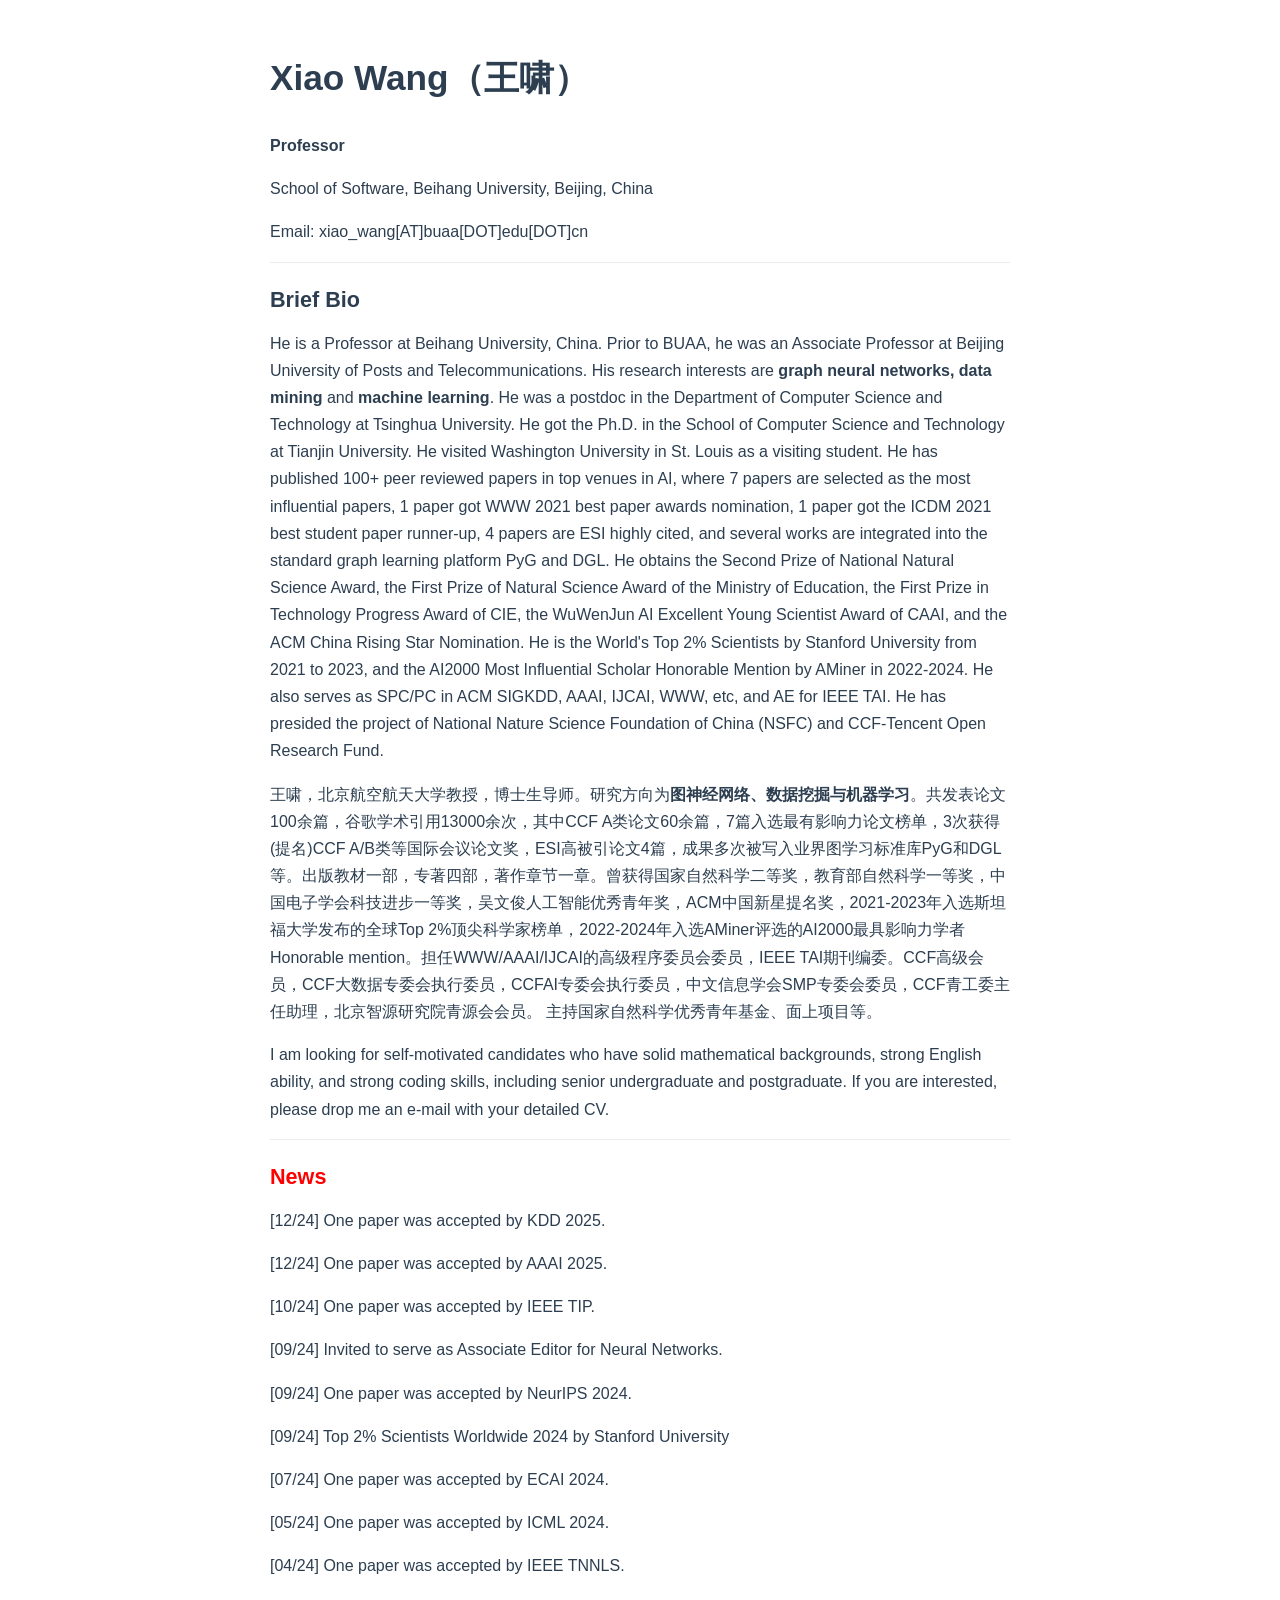
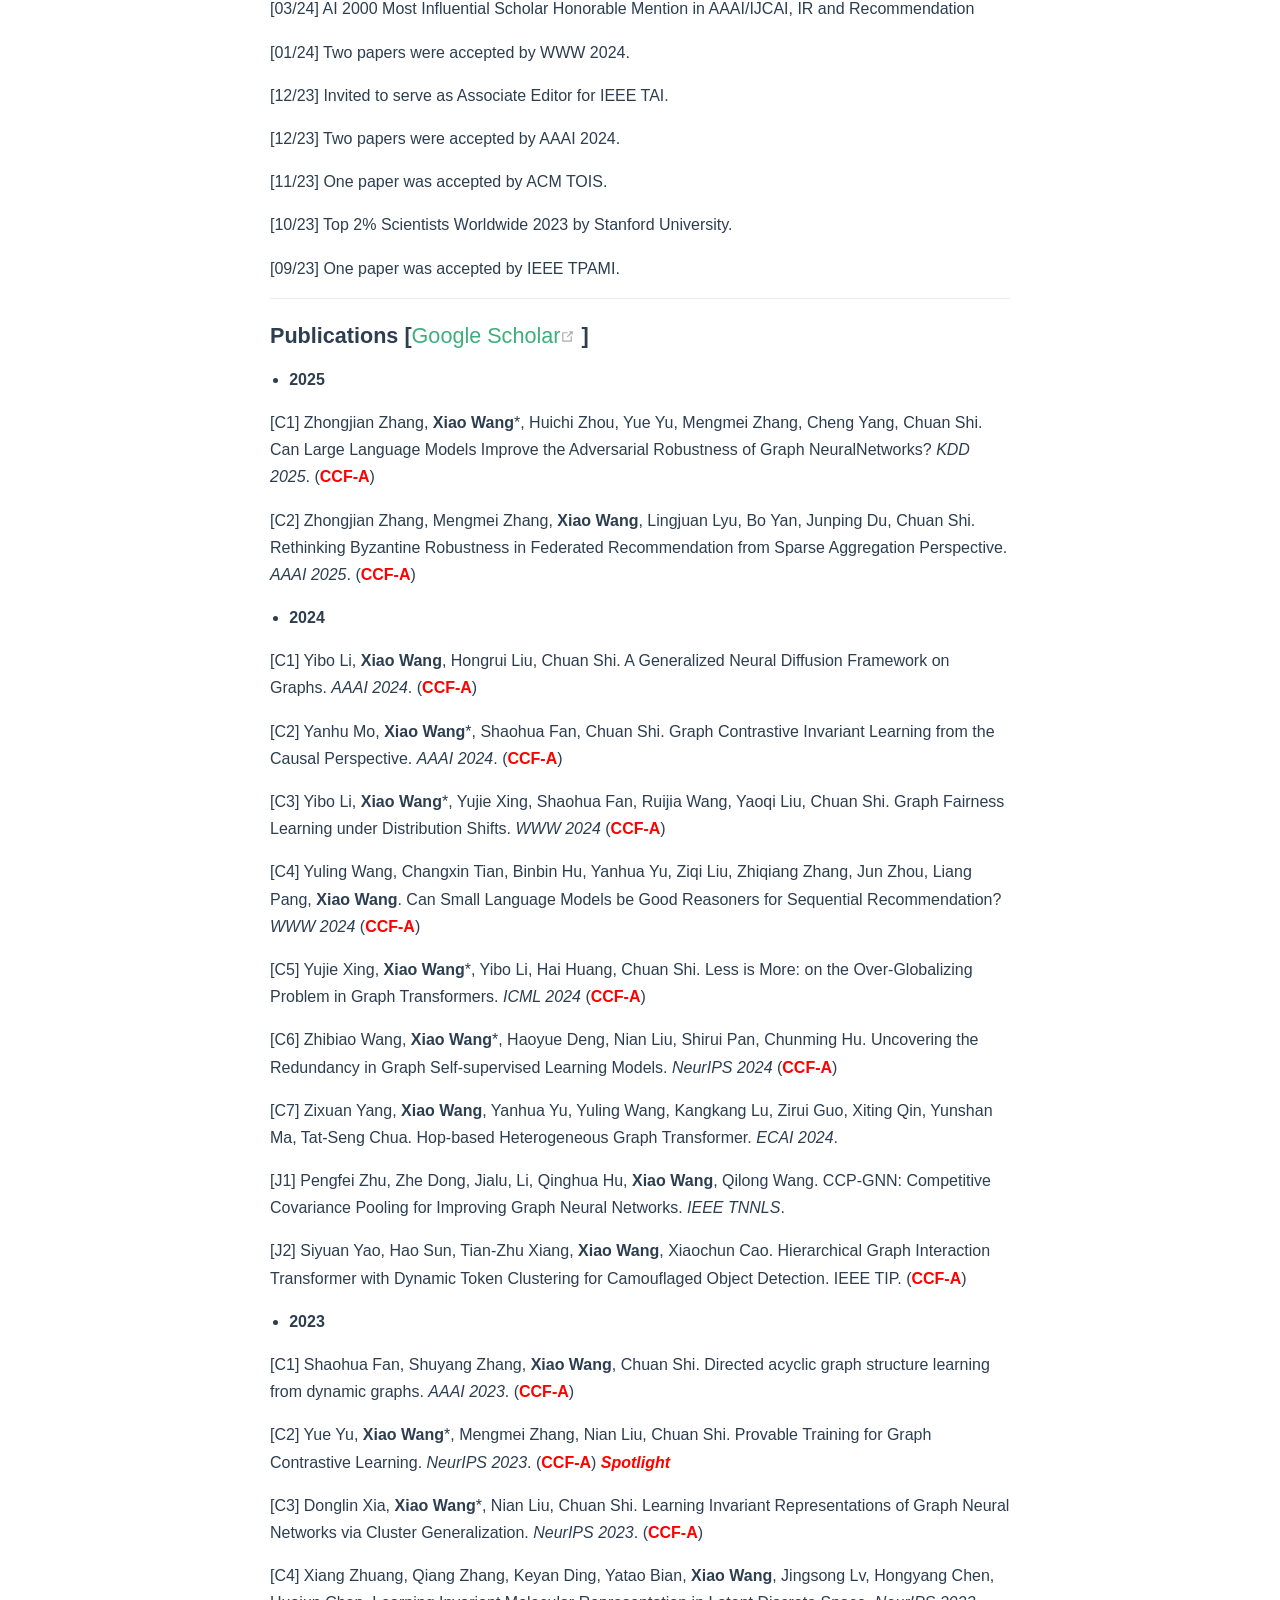
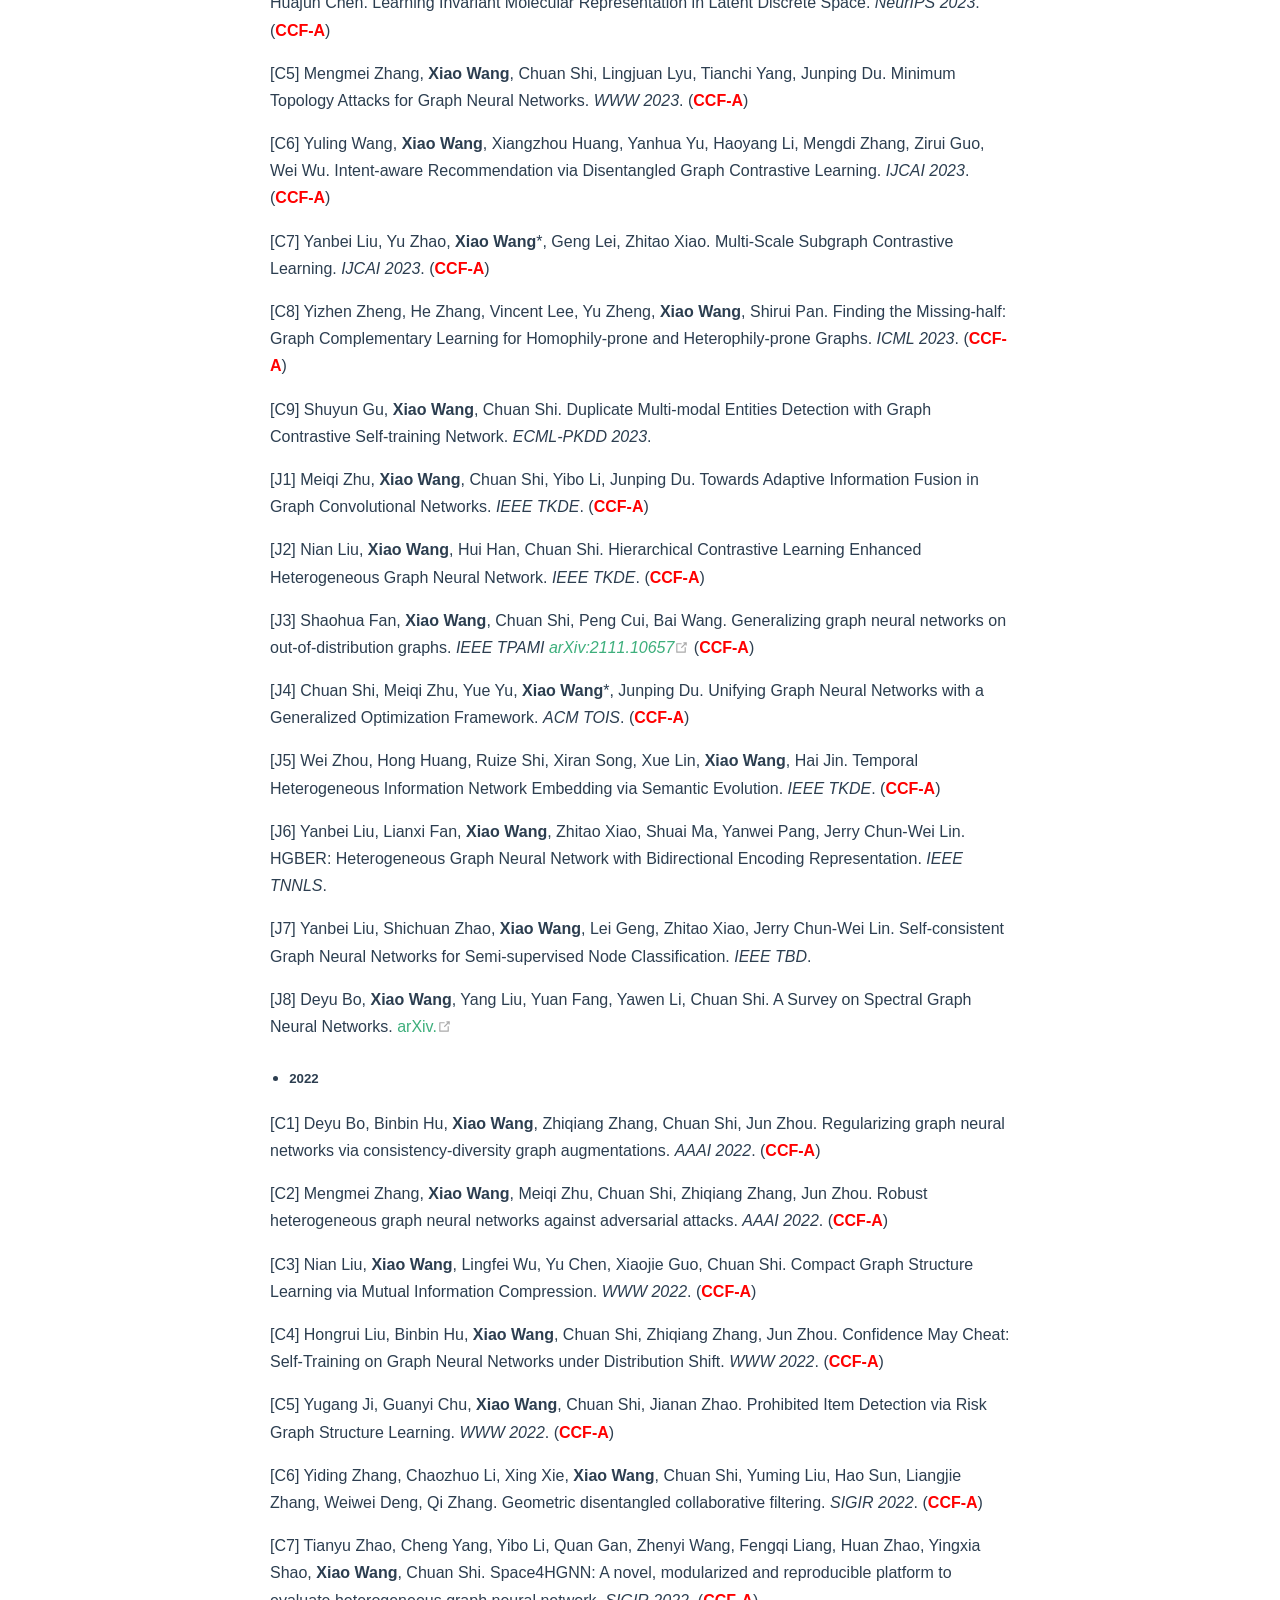
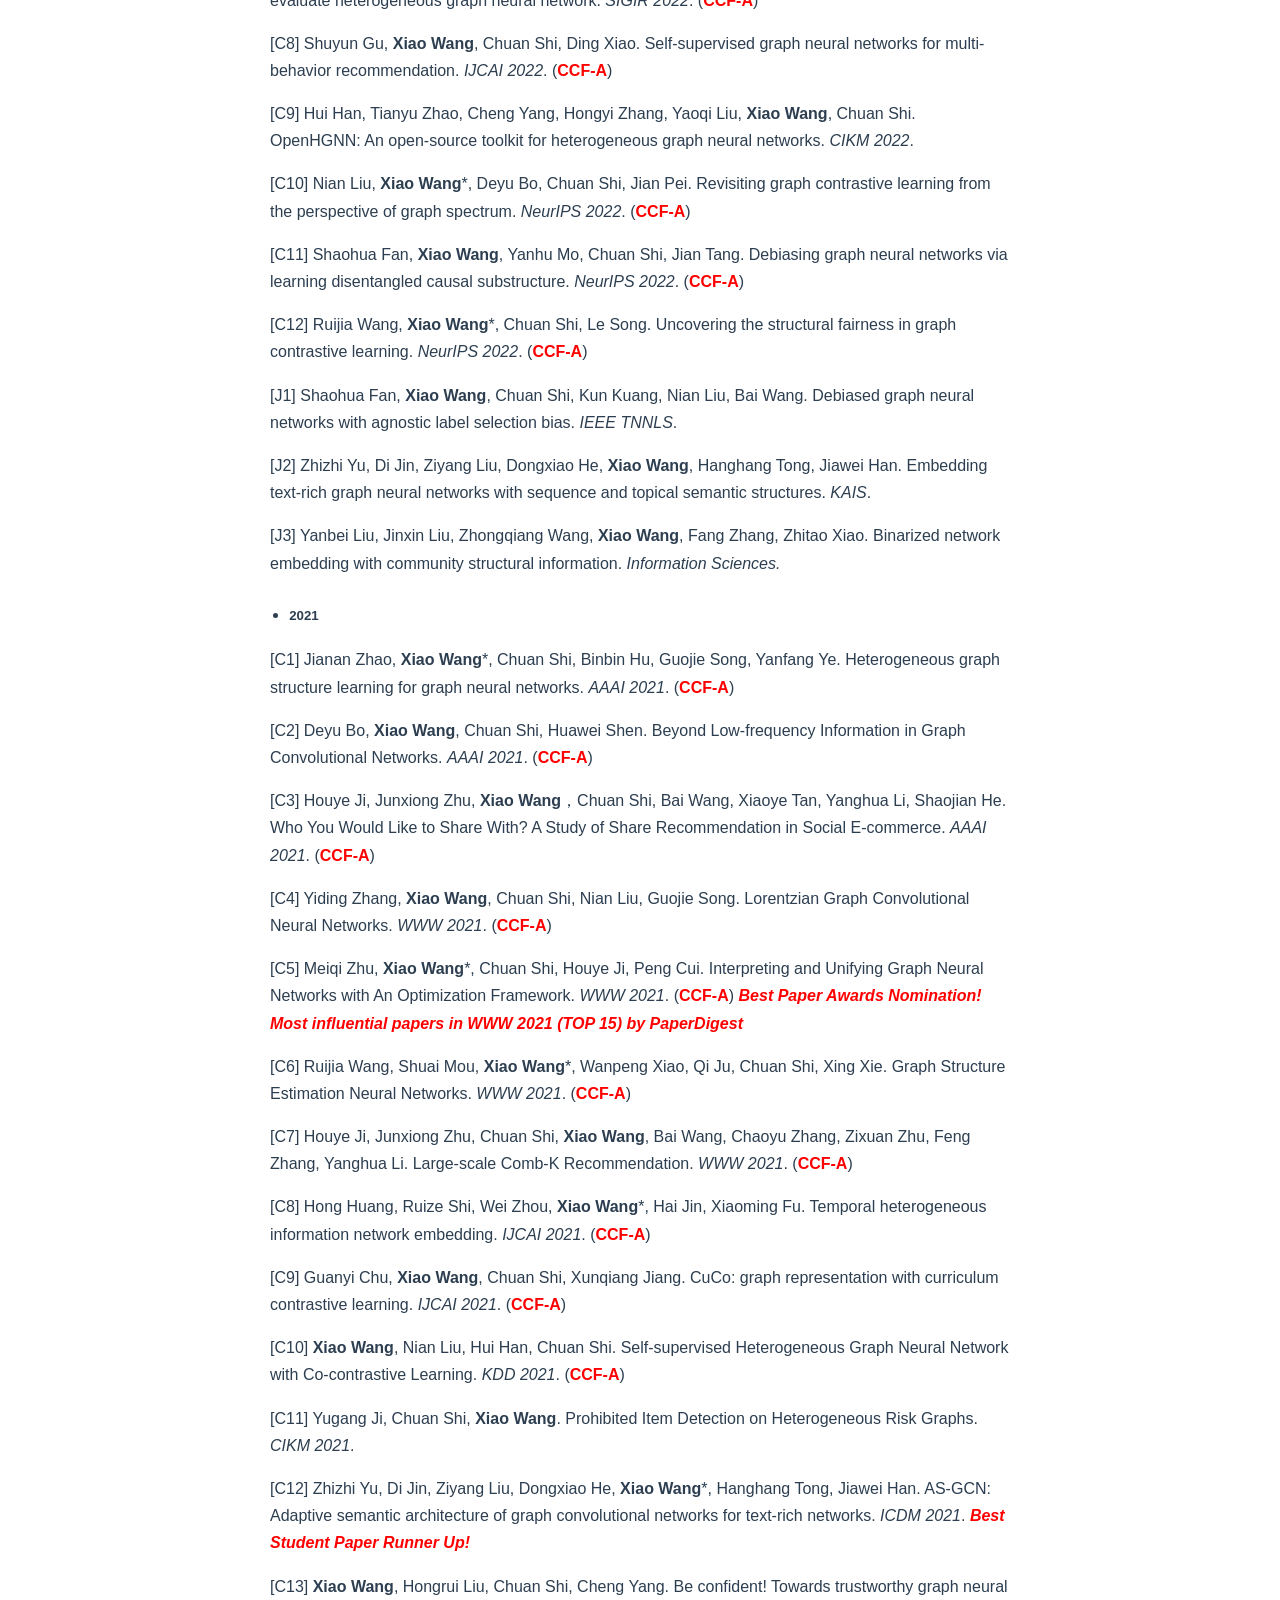
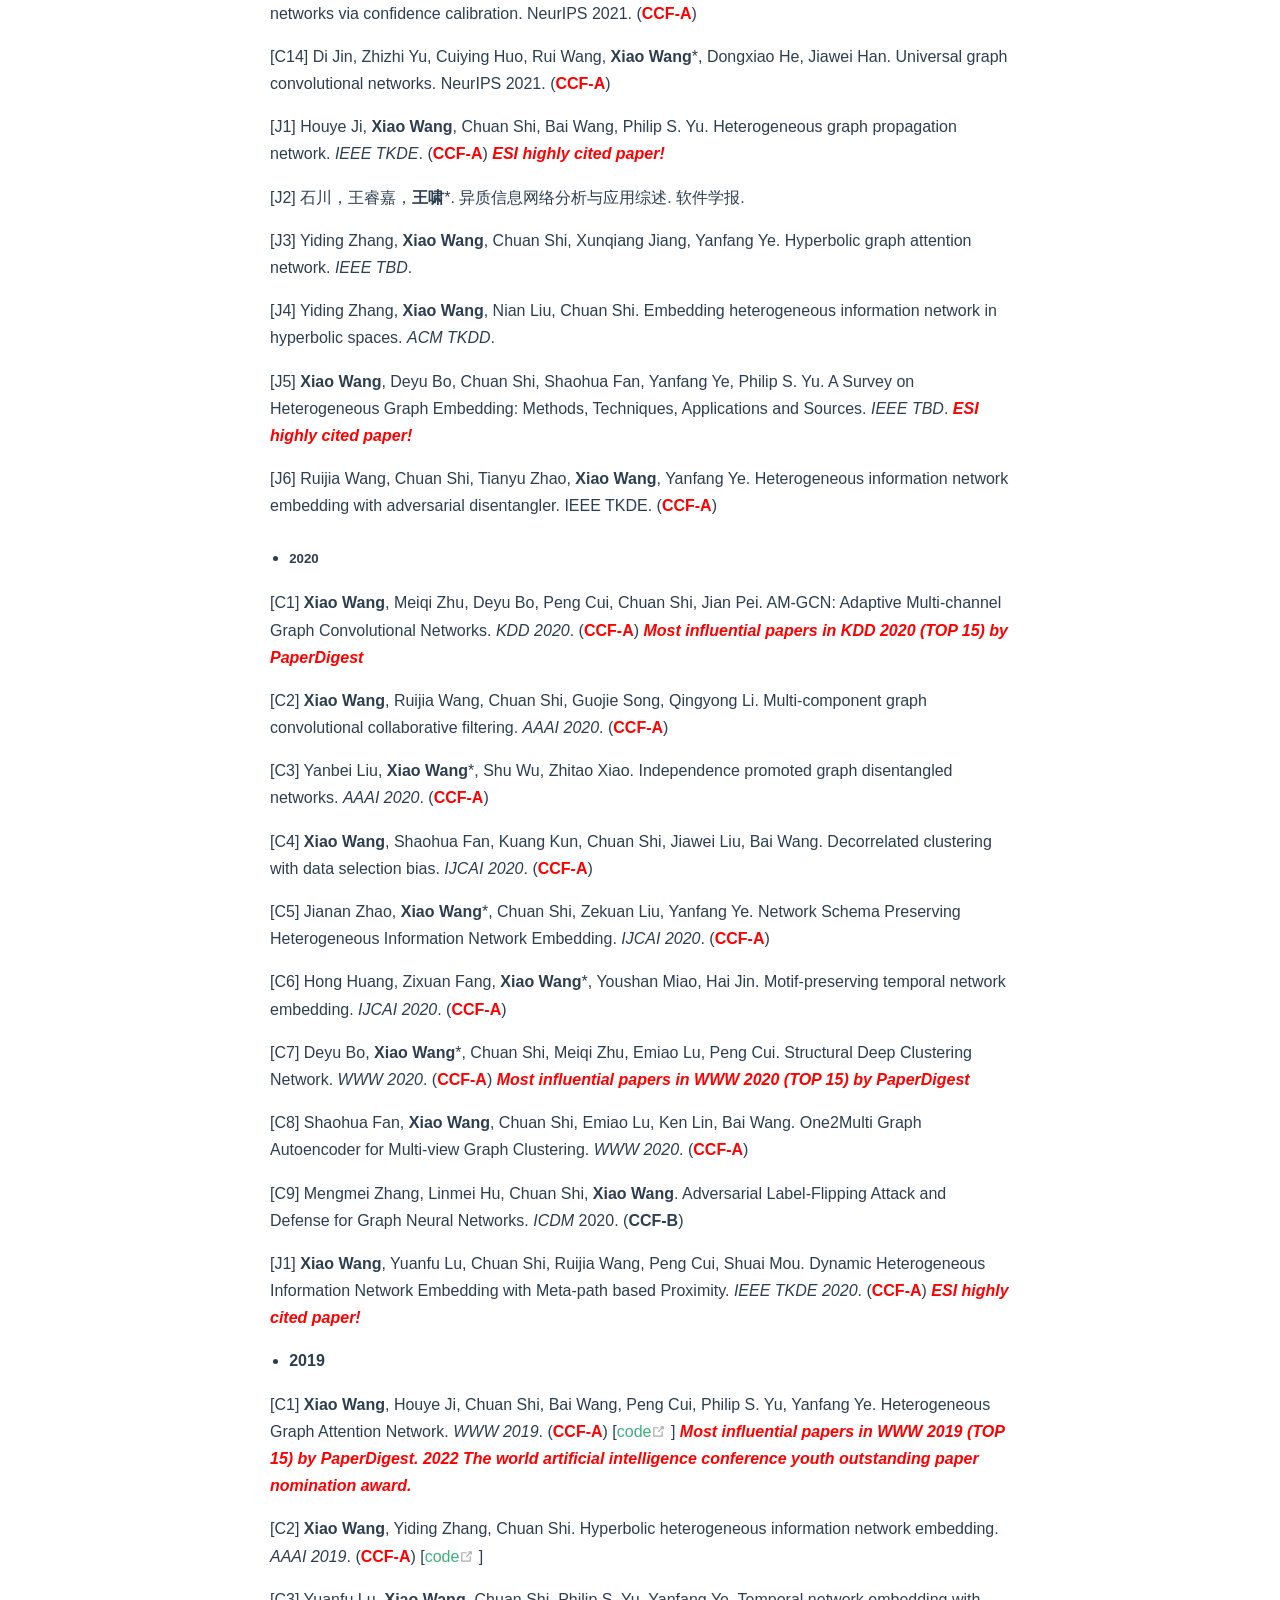
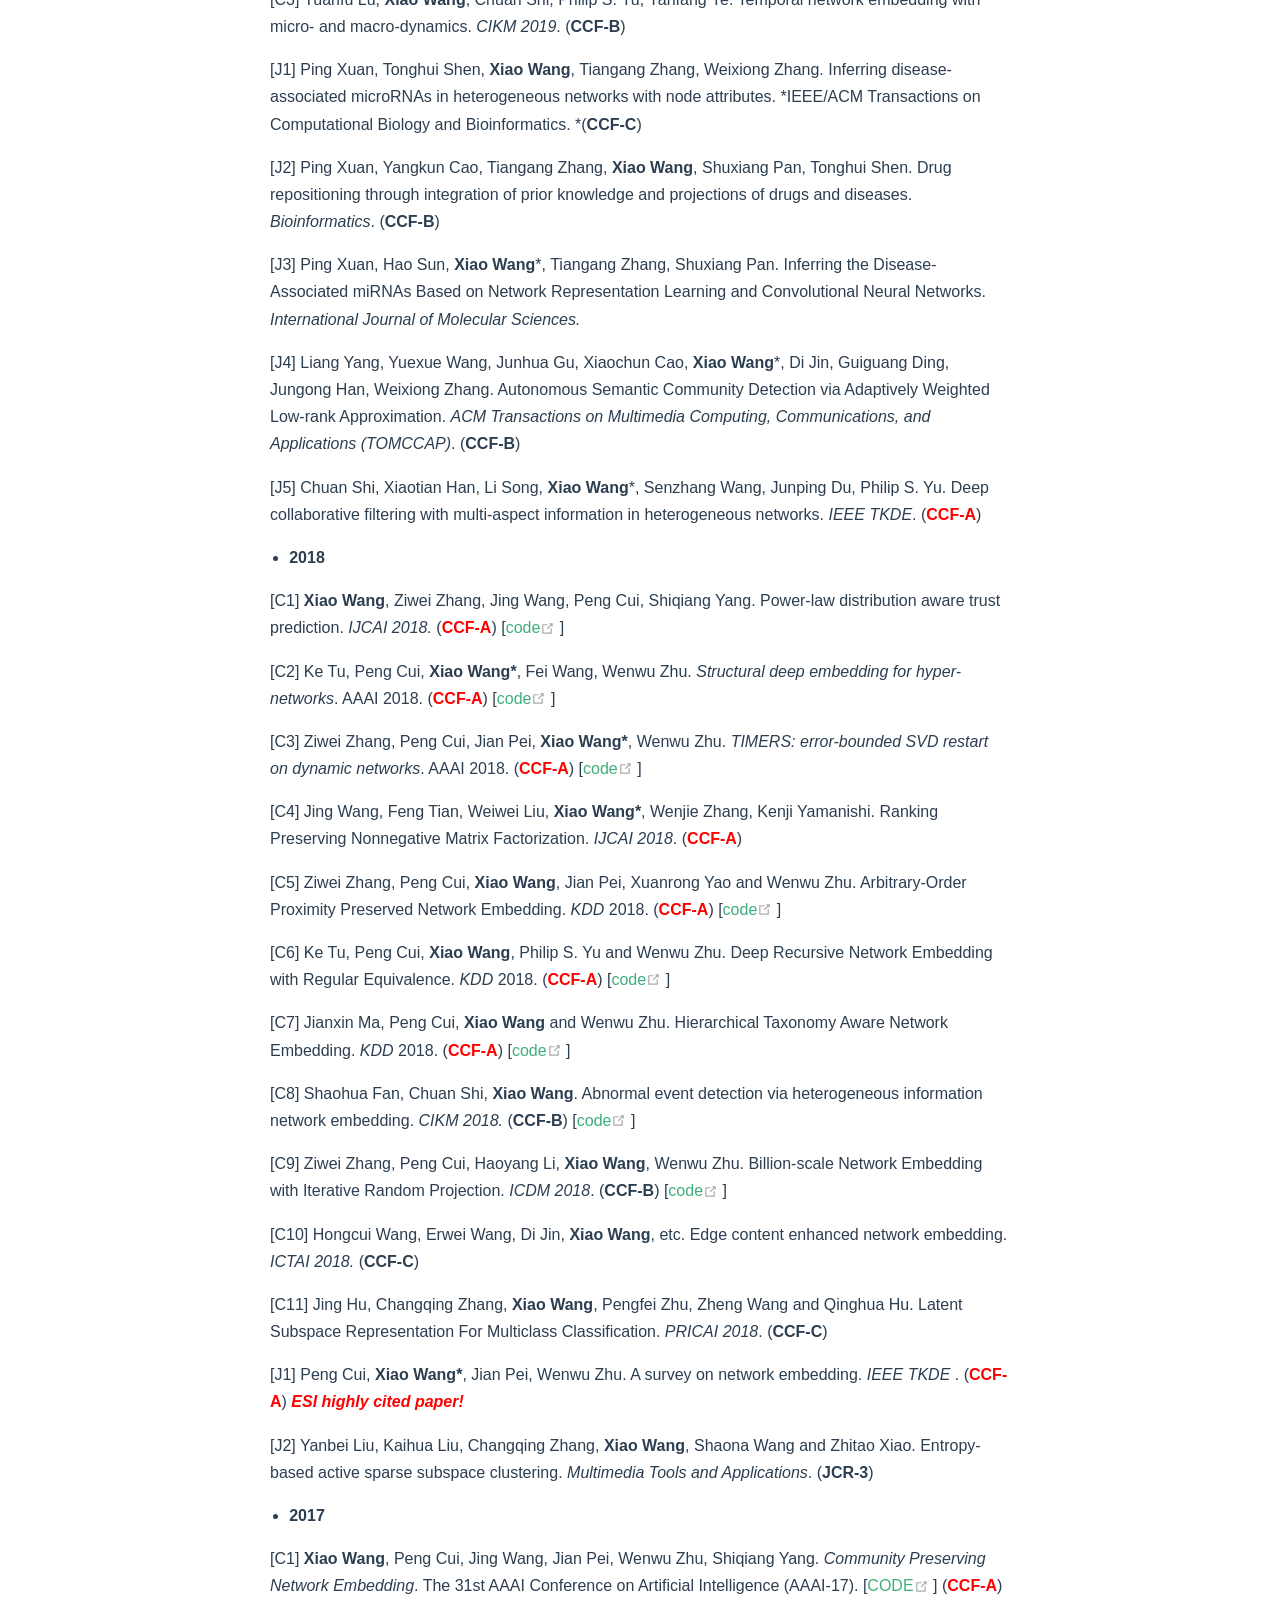
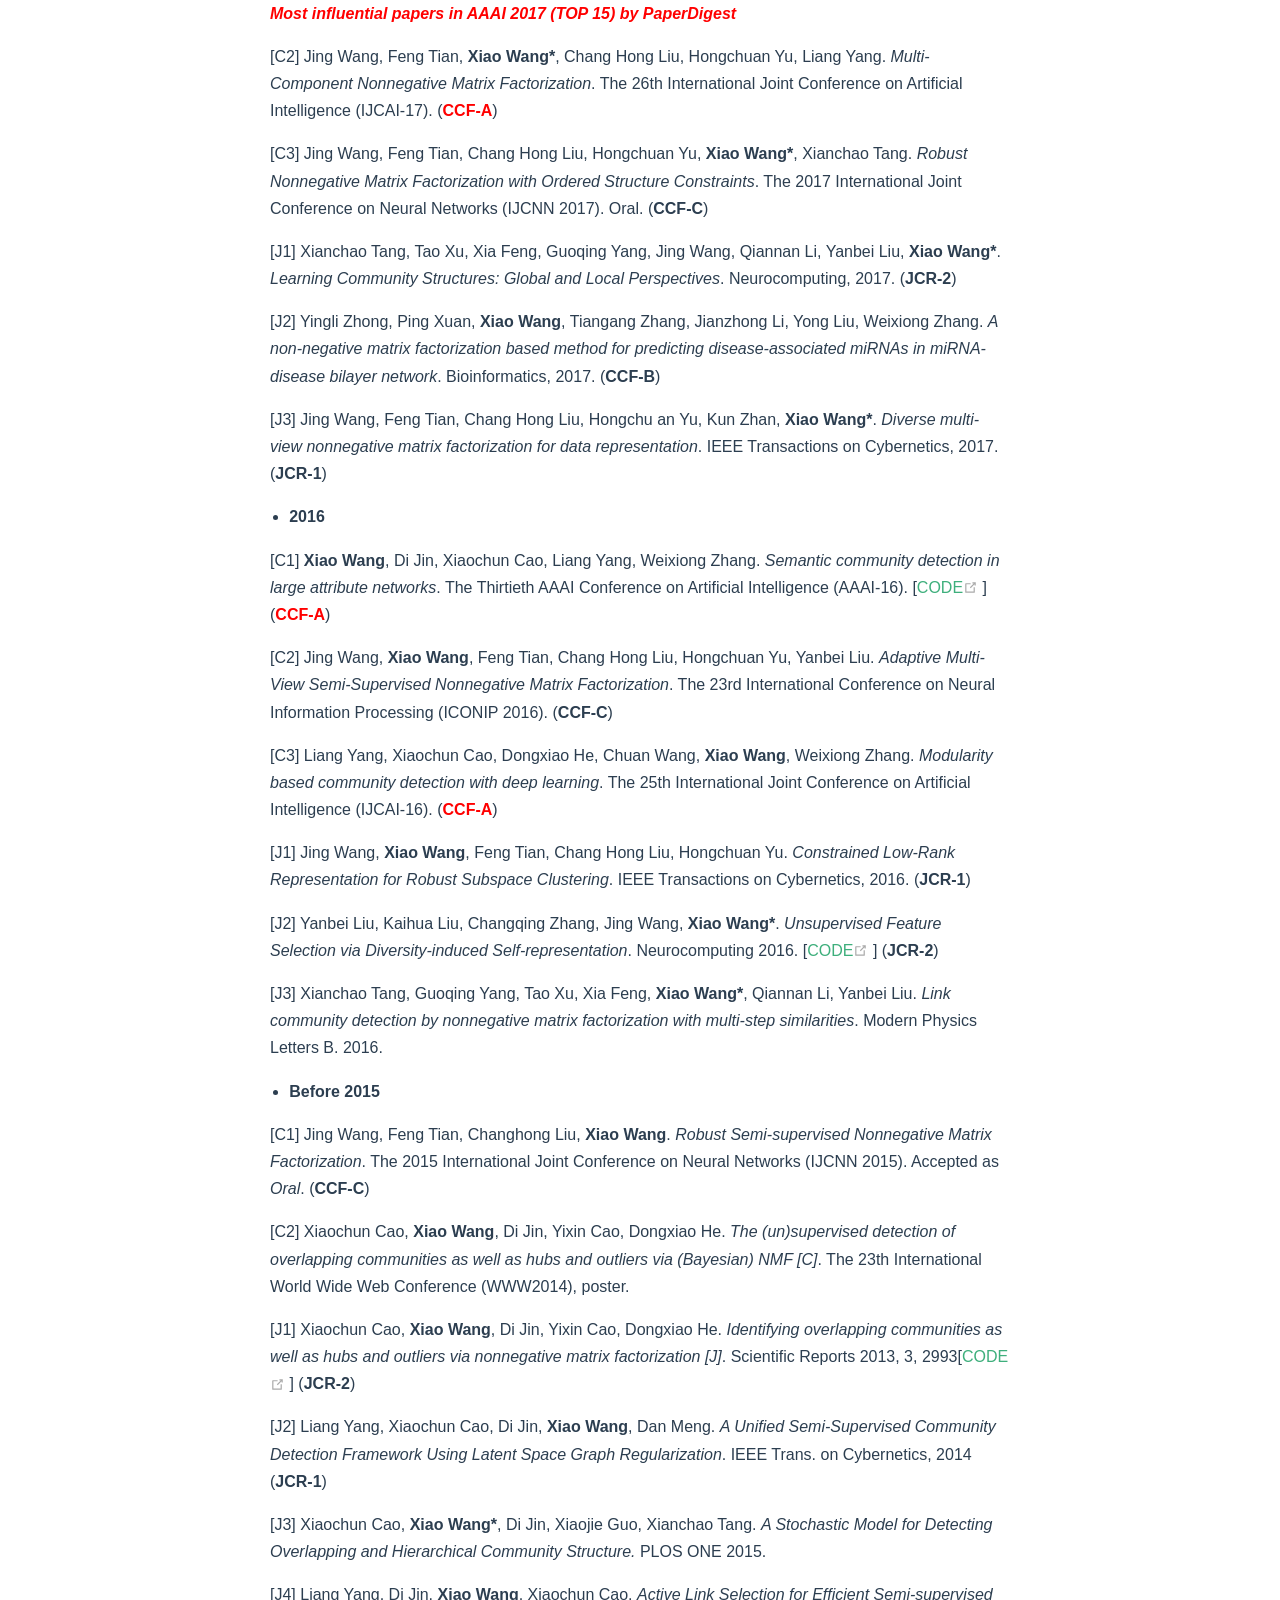
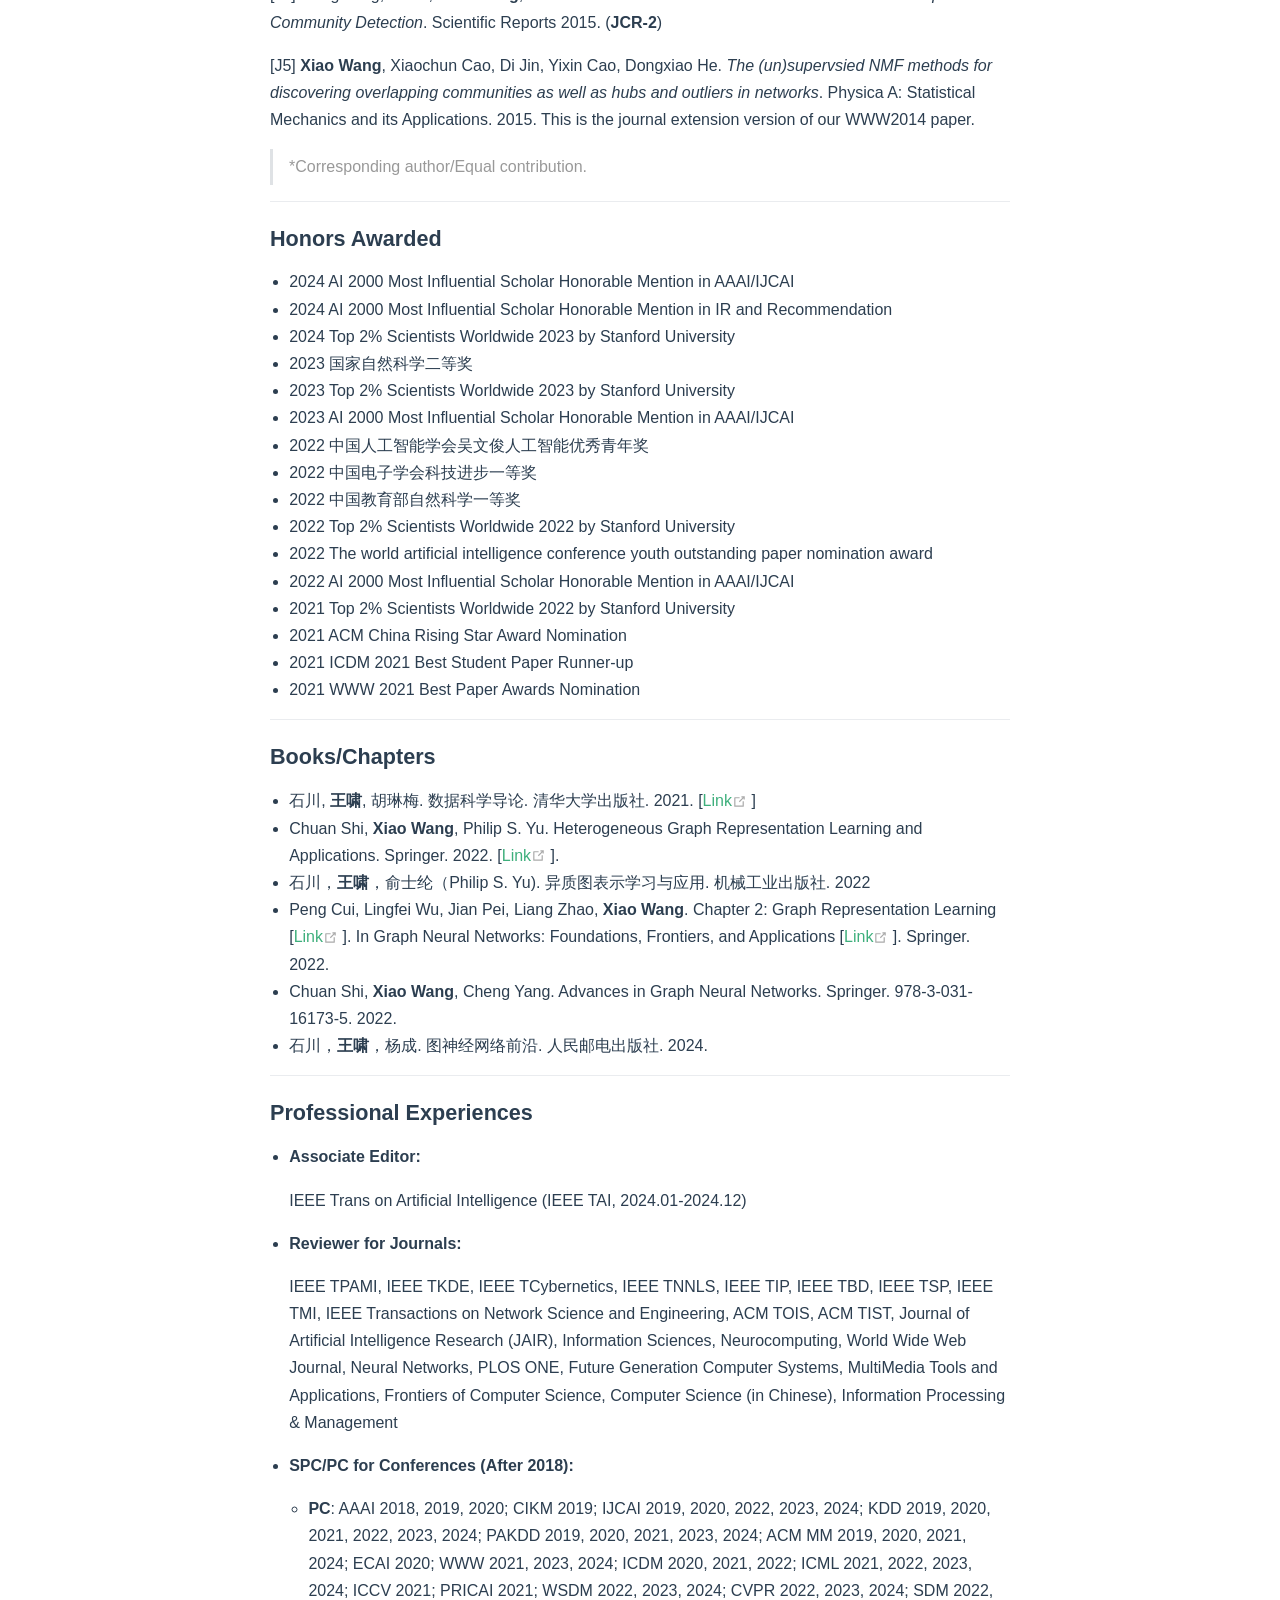
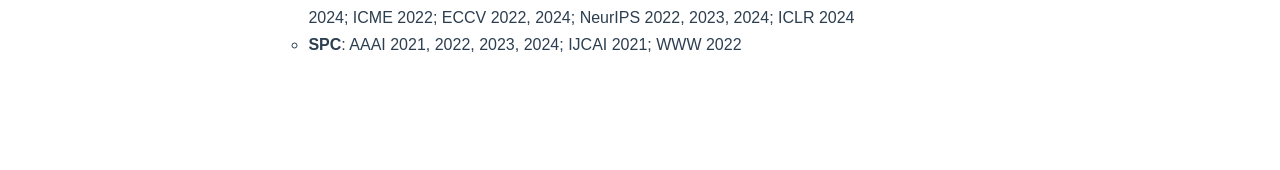
==== commit de39c0a1: "deploy" ====
--- a/index.html
+++ b/index.html
@@ -8,11 +8,11 @@
     
     <meta name="description" content="">
     
-    <link rel="preload" href="./assets/css/0.styles.a509adbc.css" as="style"><link rel="preload" href="./assets/js/app.194d544e.js" as="script"><link rel="preload" href="./assets/js/2.15753625.js" as="script"><link rel="preload" href="./assets/js/22.3f4bfae0.js" as="script"><link rel="prefetch" href="./assets/js/1.85f96e45.js"><link rel="prefetch" href="./assets/js/10.6be6a8e9.js"><link rel="prefetch" href="./assets/js/11.70404eb5.js"><link rel="prefetch" href="./assets/js/12.69fc59a1.js"><link rel="prefetch" href="./assets/js/13.38aee4da.js"><link rel="prefetch" href="./assets/js/14.d371b4a1.js"><link rel="prefetch" href="./assets/js/15.851ef665.js"><link rel="prefetch" href="./assets/js/16.ee28f8af.js"><link rel="prefetch" href="./assets/js/17.64f14a0d.js"><link rel="prefetch" href="./assets/js/18.835156c0.js"><link rel="prefetch" href="./assets/js/19.1492cb57.js"><link rel="prefetch" href="./assets/js/20.dcdc2c9b.js"><link rel="prefetch" href="./assets/js/21.ddfae5da.js"><link rel="prefetch" href="./assets/js/3.c1ac1183.js"><link rel="prefetch" href="./assets/js/4.bb08ef7b.js"><link rel="prefetch" href="./assets/js/5.8ece4ffe.js"><link rel="prefetch" href="./assets/js/6.810ac662.js"><link rel="prefetch" href="./assets/js/7.ace25d64.js"><link rel="prefetch" href="./assets/js/vendors~docsearch.5e19b665.js">
+    <link rel="preload" href="./assets/css/0.styles.a509adbc.css" as="style"><link rel="preload" href="./assets/js/app.8ed5e8a0.js" as="script"><link rel="preload" href="./assets/js/2.15753625.js" as="script"><link rel="preload" href="./assets/js/22.d1777db5.js" as="script"><link rel="prefetch" href="./assets/js/1.85f96e45.js"><link rel="prefetch" href="./assets/js/10.6be6a8e9.js"><link rel="prefetch" href="./assets/js/11.70404eb5.js"><link rel="prefetch" href="./assets/js/12.69fc59a1.js"><link rel="prefetch" href="./assets/js/13.38aee4da.js"><link rel="prefetch" href="./assets/js/14.d371b4a1.js"><link rel="prefetch" href="./assets/js/15.851ef665.js"><link rel="prefetch" href="./assets/js/16.ee28f8af.js"><link rel="prefetch" href="./assets/js/17.64f14a0d.js"><link rel="prefetch" href="./assets/js/18.835156c0.js"><link rel="prefetch" href="./assets/js/19.1492cb57.js"><link rel="prefetch" href="./assets/js/20.dcdc2c9b.js"><link rel="prefetch" href="./assets/js/21.ddfae5da.js"><link rel="prefetch" href="./assets/js/3.c1ac1183.js"><link rel="prefetch" href="./assets/js/4.bb08ef7b.js"><link rel="prefetch" href="./assets/js/5.8ece4ffe.js"><link rel="prefetch" href="./assets/js/6.810ac662.js"><link rel="prefetch" href="./assets/js/7.ace25d64.js"><link rel="prefetch" href="./assets/js/vendors~docsearch.5e19b665.js">
     <link rel="stylesheet" href="./assets/css/0.styles.a509adbc.css">
   </head>
   <body>
-    <div id="app" data-server-rendered="true"><div class="theme-container no-navbar no-sidebar"><!----> <div class="sidebar-mask"></div> <aside class="sidebar"><!---->  <!----> </aside> <main class="page"> <div class="theme-default-content content__default"><h1 id="xiao-wang-王啸"><a href="#xiao-wang-王啸" class="header-anchor">#</a> Xiao Wang（王啸）</h1> <p><strong>Professor</strong></p> <p>School of Software, Beihang University, Beijing, China</p> <p>Email: xiao_wang[AT]buaa[DOT]edu[DOT]cn</p> <hr> <h3 id="brief-bio"><a href="#brief-bio" class="header-anchor">#</a> <span id="Biography">Brief Bio</span></h3> <p>He is a Professor at Beihang University, China. Prior to BUAA, he was an Associate Professor at Beijing University of Posts and Telecommunications. His research interests are <strong>graph neural networks, data mining</strong> and <strong>machine learning</strong>. He was a postdoc in the Department of Computer Science and Technology at Tsinghua University. He got the Ph.D. in the School of Computer Science and Technology at Tianjin University. He visited Washington University in St. Louis as a visiting student. He has published 100+ peer reviewed papers in top venues in AI, where 7 papers are selected as the most influential papers, 1 paper got WWW 2021 best paper awards nomination, 1 paper got the ICDM 2021 best student paper runner-up, 4 papers are ESI highly cited, and several works are integrated into the standard graph learning platform PyG and DGL. He obtains the Second Prize of National Natural Science Award, the First Prize of Natural Science Award of the Ministry of Education, the First Prize in Technology Progress Award of CIE, the WuWenJun AI Excellent Young Scientist Award of CAAI, and the ACM China Rising Star Nomination. He is the World's Top 2% Scientists by Stanford University from 2021 to 2023, and the AI2000 Most Influential Scholar Honorable Mention by AMiner in 2022-2024. He also serves as SPC/PC in ACM SIGKDD, AAAI, IJCAI, WWW, etc, and AE for IEEE TAI. He has presided the project of National Nature Science Foundation of China (NSFC) and CCF-Tencent Open Research Fund.</p> <p>王啸，北京航空航天大学教授，博士生导师。研究方向为<strong>图神经网络、数据挖掘与机器学习</strong>。共发表论文100余篇，谷歌学术引用10000余次，其中CCF A类论文60余篇，7篇入选最有影响力论文榜单，3次获得(提名)CCF A/B类等国际会议论文奖，ESI高被引论文4篇，成果多次被写入业界图学习标准库PyG和DGL等。出版教材一部，专著四部，著作章节一章。曾获得国家自然科学二等奖，教育部自然科学一等奖，中国电子学会科技进步一等奖，吴文俊人工智能优秀青年奖，ACM中国新星提名奖，2021-2023年入选斯坦福大学发布的全球Top 2%顶尖科学家榜单，2022-2024年入选AMiner评选的AI2000最具影响力学者Honorable mention。担任WWW/AAAI/IJCAI的高级程序委员会委员，IEEE TAI期刊编委。CCF高级会员，CCF大数据专委会执行委员，CCFAI专委会执行委员，中文信息学会SMP专委会委员，CCF青工委主任助理，北京智源研究院青源会会员。 主持国家自然科学优秀青年基金、面上项目等。</p> <p>I am looking for self-motivated candidates who have solid mathematical backgrounds, strong English ability, and strong coding skills, including senior undergraduate and postgraduate. If you are interested, please drop me an e-mail with your detailed CV.</p> <hr> <h3 id="news"><a href="#news" class="header-anchor">#</a> <font color="red"><span id="News">News</span></font></h3> <p>[10/24] One paper was accepted by IEEE TIP.</p> <p>[09/24] Invited to serve as Associate Editor for Neural Networks.</p> <p>[09/24] One paper was accepted by NeurIPS 2024.</p> <p>[09/24] Top 2% Scientists Worldwide 2024 by Stanford University</p> <p>[07/24] One paper was accepted by ECAI 2024.</p> <p>[05/24] One paper was accepted by ICML 2024.</p> <p>[04/24] One paper was accepted by IEEE TNNLS.</p> <p>[03/24] AI 2000 Most Influential Scholar Honorable Mention in AAAI/IJCAI, IR and Recommendation</p> <p>[01/24] Two papers were accepted by WWW 2024.</p> <p>[12/23] Invited to serve as Associate Editor for IEEE TAI.</p> <p>[12/23] Two papers were accepted by AAAI 2024.</p> <p>[11/23] One paper was accepted by ACM TOIS.</p> <p>[10/23] Top 2% Scientists Worldwide 2023 by Stanford University.</p> <p>[09/23] One paper was accepted by IEEE TPAMI.</p> <p>[09/23] Three papers was accepted by NeurIPS 2023.</p> <p>[06/23] One paper was accepted by ECML-PKDD 2023.</p> <hr> <h3 id="publications-google-scholar"><a href="#publications-google-scholar" class="header-anchor">#</a> Publications [<a href="http://scholar.google.com/citations?user=MnzarAQAAAAJ&amp;hl=zh-CN" target="_blank" rel="noopener noreferrer">Google Scholar<span><svg xmlns="http://www.w3.org/2000/svg" aria-hidden="true" focusable="false" x="0px" y="0px" viewBox="0 0 100 100" width="15" height="15" class="icon outbound"><path fill="currentColor" d="M18.8,85.1h56l0,0c2.2,0,4-1.8,4-4v-32h-8v28h-48v-48h28v-8h-32l0,0c-2.2,0-4,1.8-4,4v56C14.8,83.3,16.6,85.1,18.8,85.1z"></path> <polygon fill="currentColor" points="45.7,48.7 51.3,54.3 77.2,28.5 77.2,37.2 85.2,37.2 85.2,14.9 62.8,14.9 62.8,22.9 71.5,22.9"></polygon></svg> <span class="sr-only">(opens new window)</span></span></a>]</h3> <ul><li><strong>2024</strong></li></ul> <p>[C1] Yibo Li, <strong>Xiao Wang</strong>, Hongrui Liu, Chuan Shi. A Generalized Neural Diffusion Framework on Graphs. <em>AAAI 2024</em>. (<strong><font color="red">CCF-A</font></strong>)</p> <p>[C2] Yanhu Mo, <strong>Xiao Wang</strong>*,  Shaohua Fan, Chuan Shi. Graph Contrastive Invariant Learning from the Causal Perspective. <em>AAAI 2024</em>. (<strong><font color="red">CCF-A</font></strong>)</p> <p>[C3] Yibo Li, <strong>Xiao Wang</strong>*, Yujie Xing, Shaohua Fan, Ruijia Wang, Yaoqi Liu, Chuan Shi. Graph Fairness Learning under Distribution Shifts. <em>WWW 2024</em> (<strong><font color="red">CCF-A</font></strong>)</p> <p>[C4] Yuling Wang, Changxin Tian, Binbin Hu, Yanhua Yu, Ziqi Liu, Zhiqiang Zhang, Jun Zhou, Liang Pang, <strong>Xiao Wang</strong>. Can Small Language Models be Good Reasoners for Sequential Recommendation? <em>WWW 2024</em> (<strong><font color="red">CCF-A</font></strong>)</p> <p>[C5] Yujie Xing, <strong>Xiao Wang</strong>*, Yibo Li, Hai Huang, Chuan Shi. Less is More: on the Over-Globalizing Problem in Graph Transformers. <em>ICML 2024</em> (<strong><font color="red">CCF-A</font></strong>)</p> <p>[C6] Zhibiao Wang, <strong>Xiao Wang</strong>*, Haoyue Deng, Nian Liu, Shirui Pan, Chunming Hu. Uncovering the Redundancy in Graph Self-supervised Learning Models. <em>NeurIPS 2024</em> (<strong><font color="red">CCF-A</font></strong>)</p> <p>[C7] Zixuan Yang, <strong>Xiao Wang</strong>, Yanhua Yu, Yuling Wang, Kangkang Lu, Zirui Guo, Xiting Qin, Yunshan Ma, Tat-Seng Chua. Hop-based Heterogeneous Graph Transformer. <em>ECAI 2024</em>.</p> <p>[J1] Pengfei Zhu, Zhe Dong, Jialu, Li, Qinghua Hu, <strong>Xiao Wang</strong>, Qilong Wang. CCP-GNN: Competitive Covariance Pooling for Improving Graph Neural Networks. <em>IEEE TNNLS</em>.</p> <p>[J2] Siyuan Yao, Hao Sun, Tian-Zhu Xiang, <strong>Xiao Wang</strong>, Xiaochun Cao. Hierarchical Graph Interaction Transformer with Dynamic Token Clustering for Camouflaged Object Detection. IEEE TIP. (<strong><font color="red">CCF-A</font></strong>)</p> <ul><li><strong>2023</strong></li></ul> <p>[C1] Shaohua Fan, Shuyang Zhang, <strong>Xiao Wang</strong>, Chuan Shi. Directed acyclic graph structure learning from dynamic graphs. <em>AAAI 2023</em>. (<strong><font color="red">CCF-A</font></strong>)</p> <p>[C2] Yue Yu, <strong>Xiao Wang</strong>*, Mengmei Zhang, Nian Liu, Chuan Shi. Provable Training for Graph Contrastive Learning. <em>NeurIPS 2023</em>. (<strong><font color="red">CCF-A</font></strong>) <em><strong><font color="red">Spotlight</font></strong></em></p> <p>[C3] Donglin Xia, <strong>Xiao Wang</strong>*, Nian Liu, Chuan Shi. Learning Invariant Representations of Graph Neural Networks via Cluster Generalization. <em>NeurIPS 2023</em>. (<strong><font color="red">CCF-A</font></strong>)</p> <p>[C4] Xiang Zhuang, Qiang Zhang, Keyan Ding, Yatao Bian, <strong>Xiao Wang</strong>, Jingsong Lv, Hongyang Chen, Huajun Chen. Learning Invariant Molecular Representation in Latent Discrete Space. <em>NeurIPS 2023</em>. (<strong><font color="red">CCF-A</font></strong>)</p> <p>[C5] Mengmei Zhang, <strong>Xiao Wang</strong>, Chuan Shi, Lingjuan Lyu, Tianchi Yang, Junping Du. Minimum Topology Attacks for Graph Neural Networks. <em>WWW 2023</em>. (<strong><font color="red">CCF-A</font></strong>)</p> <p>[C6] Yuling Wang, <strong>Xiao Wang</strong>, Xiangzhou Huang, Yanhua Yu, Haoyang Li, Mengdi Zhang, Zirui Guo, Wei Wu. Intent-aware Recommendation via Disentangled Graph Contrastive Learning. <em>IJCAI 2023</em>. (<strong><font color="red">CCF-A</font></strong>)</p> <p>[C7] Yanbei Liu, Yu Zhao, <strong>Xiao Wang</strong>*, Geng Lei, Zhitao Xiao. Multi-Scale Subgraph Contrastive Learning. <em>IJCAI 2023</em>. (<strong><font color="red">CCF-A</font></strong>)</p> <p>[C8] Yizhen Zheng, He Zhang, Vincent Lee, Yu Zheng, <strong>Xiao Wang</strong>, Shirui Pan. Finding the Missing-half: Graph Complementary Learning for Homophily-prone and Heterophily-prone Graphs. <em>ICML 2023</em>. (<strong><font color="red">CCF-A</font></strong>)</p> <p>[C9] Shuyun Gu, <strong>Xiao Wang</strong>, Chuan Shi. Duplicate Multi-modal Entities Detection with Graph Contrastive Self-training Network. <em>ECML-PKDD 2023</em>.</p> <p>[J1] Meiqi Zhu, <strong>Xiao Wang</strong>, Chuan Shi, Yibo Li, Junping Du. Towards Adaptive Information Fusion in Graph Convolutional Networks. <em>IEEE TKDE</em>. (<strong><font color="red">CCF-A</font></strong>)</p> <p>[J2] Nian Liu, <strong>Xiao Wang</strong>, Hui Han, Chuan Shi. Hierarchical Contrastive Learning Enhanced Heterogeneous Graph Neural Network. <em>IEEE TKDE</em>. (<strong><font color="red">CCF-A</font></strong>)</p> <p>[J3] Shaohua Fan, <strong>Xiao Wang</strong>, Chuan Shi, Peng Cui, Bai Wang. Generalizing graph neural networks on out-of-distribution graphs. <em>IEEE TPAMI</em> <em><a href="https://arxiv.org/abs/2111.10657" target="_blank" rel="noopener noreferrer">arXiv:2111.10657<span><svg xmlns="http://www.w3.org/2000/svg" aria-hidden="true" focusable="false" x="0px" y="0px" viewBox="0 0 100 100" width="15" height="15" class="icon outbound"><path fill="currentColor" d="M18.8,85.1h56l0,0c2.2,0,4-1.8,4-4v-32h-8v28h-48v-48h28v-8h-32l0,0c-2.2,0-4,1.8-4,4v56C14.8,83.3,16.6,85.1,18.8,85.1z"></path> <polygon fill="currentColor" points="45.7,48.7 51.3,54.3 77.2,28.5 77.2,37.2 85.2,37.2 85.2,14.9 62.8,14.9 62.8,22.9 71.5,22.9"></polygon></svg> <span class="sr-only">(opens new window)</span></span></a></em> (<strong><font color="red">CCF-A</font></strong>)</p> <p>[J4] Chuan Shi, Meiqi Zhu, Yue Yu, <strong>Xiao Wang</strong>*, Junping Du. Unifying Graph Neural Networks with a Generalized Optimization Framework. <em>ACM TOIS</em>. (<strong><font color="red">CCF-A</font></strong>)</p> <p>[J5] Wei Zhou, Hong Huang, Ruize Shi, Xiran Song, Xue Lin, <strong>Xiao Wang</strong>, Hai Jin. Temporal Heterogeneous Information Network Embedding via Semantic Evolution. <em>IEEE TKDE</em>. (<strong><font color="red">CCF-A</font></strong>)</p> <p>[J6] Yanbei Liu, Lianxi Fan, <strong>Xiao Wang</strong>, Zhitao Xiao, Shuai Ma, Yanwei Pang, Jerry Chun-Wei Lin. HGBER: Heterogeneous Graph Neural Network with Bidirectional Encoding Representation. <em>IEEE TNNLS</em>.</p> <p>[J7] Yanbei Liu, Shichuan Zhao, <strong>Xiao Wang</strong>, Lei Geng, Zhitao Xiao, Jerry Chun-Wei Lin. Self-consistent Graph Neural Networks for Semi-supervised Node Classification. <em>IEEE TBD</em>.</p> <p>[J8] Deyu Bo, <strong>Xiao Wang</strong>, Yang Liu, Yuan Fang, Yawen Li, Chuan Shi. A Survey on Spectral Graph Neural Networks. <a href="https://arxiv.org/pdf/2302.05631.pdf" target="_blank" rel="noopener noreferrer">arXiv.<span><svg xmlns="http://www.w3.org/2000/svg" aria-hidden="true" focusable="false" x="0px" y="0px" viewBox="0 0 100 100" width="15" height="15" class="icon outbound"><path fill="currentColor" d="M18.8,85.1h56l0,0c2.2,0,4-1.8,4-4v-32h-8v28h-48v-48h28v-8h-32l0,0c-2.2,0-4,1.8-4,4v56C14.8,83.3,16.6,85.1,18.8,85.1z"></path> <polygon fill="currentColor" points="45.7,48.7 51.3,54.3 77.2,28.5 77.2,37.2 85.2,37.2 85.2,14.9 62.8,14.9 62.8,22.9 71.5,22.9"></polygon></svg> <span class="sr-only">(opens new window)</span></span></a></p> <ul><li><h5 id="_2022"><a href="#_2022" class="header-anchor">#</a> <strong>2022</strong></h5></li></ul> <p>[C1] Deyu Bo, Binbin Hu, <strong>Xiao Wang</strong>, Zhiqiang Zhang, Chuan Shi, Jun Zhou. Regularizing graph neural networks via consistency-diversity graph augmentations. <em>AAAI 2022</em>. (<strong><font color="red">CCF-A</font></strong>)</p> <p>[C2] Mengmei Zhang, <strong>Xiao Wang</strong>, Meiqi Zhu, Chuan Shi, Zhiqiang Zhang, Jun Zhou. Robust heterogeneous graph neural networks against adversarial attacks. <em>AAAI 2022</em>. (<strong><font color="red">CCF-A</font></strong>)</p> <p>[C3] Nian Liu, <strong>Xiao Wang</strong>, Lingfei Wu, Yu Chen, Xiaojie Guo, Chuan Shi. Compact Graph Structure Learning via Mutual Information Compression. <em>WWW 2022</em>. (<strong><font color="red">CCF-A</font></strong>)</p> <p>[C4] Hongrui Liu, Binbin Hu, <strong>Xiao Wang</strong>, Chuan Shi, Zhiqiang Zhang, Jun Zhou. Confidence May Cheat: Self-Training on Graph Neural Networks under Distribution Shift. <em>WWW 2022</em>. (<strong><font color="red">CCF-A</font></strong>)</p> <p>[C5] Yugang Ji, Guanyi Chu, <strong>Xiao Wang</strong>, Chuan Shi, Jianan Zhao. Prohibited Item Detection via Risk Graph Structure Learning. <em>WWW 2022</em>. (<strong><font color="red">CCF-A</font></strong>)</p> <p>[C6] Yiding Zhang, Chaozhuo Li, Xing Xie, <strong>Xiao Wang</strong>, Chuan Shi, Yuming Liu, Hao Sun, Liangjie Zhang, Weiwei Deng, Qi Zhang. Geometric disentangled collaborative filtering. <em>SIGIR 2022</em>. (<strong><font color="red">CCF-A</font></strong>)</p> <p>[C7] Tianyu Zhao, Cheng Yang, Yibo Li, Quan Gan, Zhenyi Wang, Fengqi Liang, Huan Zhao, Yingxia Shao, <strong>Xiao Wang</strong>, Chuan Shi. Space4HGNN: A novel, modularized and reproducible platform to evaluate heterogeneous graph neural network. <em>SIGIR 2022</em>. (<strong><font color="red">CCF-A</font></strong>)</p> <p>[C8] Shuyun Gu, <strong>Xiao Wang</strong>, Chuan Shi, Ding Xiao. Self-supervised graph neural networks for multi-behavior recommendation. <em>IJCAI 2022</em>. (<strong><font color="red">CCF-A</font></strong>)</p> <p>[C9] Hui Han, Tianyu Zhao, Cheng Yang, Hongyi Zhang, Yaoqi Liu, <strong>Xiao Wang</strong>, Chuan Shi. OpenHGNN: An open-source toolkit for heterogeneous graph neural networks. <em>CIKM 2022</em>.</p> <p>[C10] Nian Liu, <strong>Xiao Wang</strong>*, Deyu Bo, Chuan Shi, Jian Pei. Revisiting graph contrastive learning from the perspective of graph spectrum. <em>NeurIPS 2022</em>. (<strong><font color="red">CCF-A</font></strong>)</p> <p>[C11] Shaohua Fan, <strong>Xiao Wang</strong>, Yanhu Mo, Chuan Shi, Jian Tang. Debiasing graph neural networks via learning disentangled causal substructure. <em>NeurIPS 2022</em>. (<strong><font color="red">CCF-A</font></strong>)</p> <p>[C12] Ruijia Wang, <strong>Xiao Wang</strong>*, Chuan Shi, Le Song. Uncovering the structural fairness in graph contrastive learning. <em>NeurIPS 2022</em>. (<strong><font color="red">CCF-A</font></strong>)</p> <p>[J1] Shaohua Fan, <strong>Xiao Wang</strong>, Chuan Shi, Kun Kuang, Nian Liu, Bai Wang. Debiased graph neural networks with agnostic label selection bias. <em>IEEE TNNLS</em>.</p> <p>[J2] Zhizhi Yu, Di Jin, Ziyang Liu, Dongxiao He, <strong>Xiao Wang</strong>, Hanghang Tong, Jiawei Han. Embedding text-rich graph neural networks with sequence and topical semantic structures. <em>KAIS</em>.</p> <p>[J3] Yanbei Liu, Jinxin Liu, Zhongqiang Wang, <strong>Xiao Wang</strong>, Fang Zhang, Zhitao Xiao. Binarized network embedding with community structural information. <em>Information Sciences.</em></p> <ul><li><h5 id="_2021"><a href="#_2021" class="header-anchor">#</a> <strong>2021</strong></h5></li></ul> <p>[C1] Jianan Zhao, <strong>Xiao Wang</strong>*, Chuan Shi, Binbin Hu, Guojie Song, Yanfang Ye. Heterogeneous graph structure learning for graph neural networks. <em>AAAI 2021</em>. (<strong><font color="red">CCF-A</font></strong>)</p> <p>[C2] Deyu Bo, <strong>Xiao Wang</strong>, Chuan Shi, Huawei Shen. Beyond Low-frequency Information in Graph Convolutional Networks. <em>AAAI 2021</em>. (<strong><font color="red">CCF-A</font></strong>)</p> <p>[C3] Houye Ji, Junxiong Zhu, <strong>Xiao Wang</strong>，Chuan Shi, Bai Wang, Xiaoye Tan, Yanghua Li, Shaojian He. Who You Would Like to Share With? A Study of Share Recommendation in Social E-commerce. <em>AAAI 2021</em>. (<strong><font color="red">CCF-A</font></strong>)</p> <p>[C4] Yiding Zhang, <strong>Xiao Wang</strong>, Chuan Shi, Nian Liu, Guojie Song. Lorentzian Graph Convolutional Neural Networks. <em>WWW 2021</em>. (<strong><font color="red">CCF-A</font></strong>)</p> <p>[C5] Meiqi Zhu, <strong>Xiao Wang</strong>*, Chuan Shi, Houye Ji, Peng Cui. Interpreting and Unifying Graph Neural Networks with An Optimization Framework. <em>WWW 2021</em>. (<strong><font color="red">CCF-A</font></strong>) <em><strong><font color="red">Best Paper Awards Nomination!</font></strong></em> <em><strong><font color="red">Most influential papers in WWW 2021 (TOP 15) by PaperDigest</font></strong></em></p> <p>[C6] Ruijia Wang, Shuai Mou, <strong>Xiao Wang</strong>*, Wanpeng Xiao, Qi Ju, Chuan Shi, Xing Xie. Graph Structure Estimation Neural Networks. <em>WWW 2021</em>. (<strong><font color="red">CCF-A</font></strong>)</p> <p>[C7] Houye Ji, Junxiong Zhu, Chuan Shi, <strong>Xiao Wang</strong>, Bai Wang, Chaoyu Zhang, Zixuan Zhu, Feng Zhang, Yanghua Li. Large-scale Comb-K Recommendation. <em>WWW 2021</em>. (<strong><font color="red">CCF-A</font></strong>)</p> <p>[C8] Hong Huang, Ruize Shi, Wei Zhou, <strong>Xiao Wang</strong>*, Hai Jin, Xiaoming Fu. Temporal heterogeneous information network embedding. <em>IJCAI 2021</em>. (<strong><font color="red">CCF-A</font></strong>)</p> <p>[C9] Guanyi Chu, <strong>Xiao Wang</strong>, Chuan Shi, Xunqiang Jiang. CuCo: graph representation with curriculum contrastive learning. <em>IJCAI 2021</em>. (<strong><font color="red">CCF-A</font></strong>)</p> <p>[C10] <strong>Xiao Wang</strong>, Nian Liu, Hui Han, Chuan Shi. Self-supervised Heterogeneous Graph Neural Network with Co-contrastive Learning. <em>KDD 2021</em>. (<strong><font color="red">CCF-A</font></strong>)</p> <p>[C11] Yugang Ji, Chuan Shi, <strong>Xiao Wang</strong>. Prohibited Item Detection on Heterogeneous Risk Graphs. <em>CIKM 2021</em>.</p> <p>[C12] Zhizhi Yu, Di Jin, Ziyang Liu, Dongxiao He, <strong>Xiao Wang</strong>*, Hanghang Tong, Jiawei Han. AS-GCN: Adaptive semantic architecture of graph convolutional networks for text-rich networks. <em>ICDM 2021</em>. <em><strong><font color="red">Best Student Paper Runner Up!</font></strong></em></p> <p>[C13] <strong>Xiao Wang</strong>, Hongrui Liu, Chuan Shi, Cheng Yang. Be confident! Towards trustworthy graph neural networks via confidence calibration. NeurIPS 2021. (<strong><font color="red">CCF-A</font></strong>)</p> <p>[C14] Di Jin, Zhizhi Yu, Cuiying Huo, Rui Wang, <strong>Xiao Wang</strong>*, Dongxiao He, Jiawei Han. Universal graph convolutional networks. NeurIPS 2021. (<strong><font color="red">CCF-A</font></strong>)</p> <p>[J1] Houye Ji, <strong>Xiao Wang</strong>, Chuan Shi, Bai Wang, Philip S. Yu. Heterogeneous graph propagation network. <em>IEEE TKDE</em>. (<strong><font color="red">CCF-A</font></strong>) <strong><font color="red"><em>ESI highly cited paper!</em></font></strong></p> <p>[J2] 石川，王睿嘉，<strong>王啸</strong>*. 异质信息网络分析与应用综述. 软件学报.</p> <p>[J3] Yiding Zhang, <strong>Xiao Wang</strong>, Chuan Shi, Xunqiang Jiang, Yanfang Ye. Hyperbolic graph attention network. <em>IEEE TBD</em>.</p> <p>[J4] Yiding Zhang, <strong>Xiao Wang</strong>, Nian Liu, Chuan Shi. Embedding heterogeneous information network in hyperbolic spaces. <em>ACM TKDD</em>.</p> <p>[J5] <strong>Xiao Wang</strong>, Deyu Bo, Chuan Shi, Shaohua Fan, Yanfang Ye, Philip S. Yu. A Survey on Heterogeneous Graph Embedding: Methods, Techniques, Applications and Sources. <em>IEEE TBD</em>. <strong><font color="red"><em>ESI highly cited paper!</em></font></strong></p> <p>[J6] Ruijia Wang, Chuan Shi, Tianyu Zhao, <strong>Xiao Wang</strong>, Yanfang Ye. Heterogeneous information network embedding with adversarial disentangler. IEEE TKDE. (<strong><font color="red">CCF-A</font></strong>)</p> <ul><li><h5 id="_2020"><a href="#_2020" class="header-anchor">#</a> 2020</h5></li></ul> <p>[C1] <strong>Xiao Wang</strong>, Meiqi Zhu, Deyu Bo, Peng Cui, Chuan Shi, Jian Pei. AM-GCN: Adaptive Multi-channel Graph Convolutional Networks. <em>KDD 2020</em>. (<strong><font color="red">CCF-A</font></strong>) <em><strong><font color="red">Most influential papers in KDD 2020 (TOP 15) by PaperDigest</font></strong></em></p> <p>[C2] <strong>Xiao Wang</strong>, Ruijia Wang, Chuan Shi, Guojie Song, Qingyong Li. Multi-component graph convolutional collaborative filtering. <em>AAAI 2020</em>. (<strong><font color="red">CCF-A</font></strong>)</p> <p>[C3] Yanbei Liu, <strong>Xiao Wang</strong>*, Shu Wu, Zhitao Xiao. Independence promoted graph disentangled networks. <em>AAAI 2020</em>. (<strong><font color="red">CCF-A</font></strong>)</p> <p>[C4] <strong>Xiao Wang</strong>, Shaohua Fan, Kuang Kun, Chuan Shi, Jiawei Liu, Bai Wang. Decorrelated clustering with data selection bias. <em>IJCAI 2020</em>. (<strong><font color="red">CCF-A</font></strong>)</p> <p>[C5] Jianan Zhao, <strong>Xiao Wang</strong>*, Chuan Shi, Zekuan Liu, Yanfang Ye. Network Schema Preserving Heterogeneous Information Network Embedding. <em>IJCAI 2020</em>. (<strong><font color="red">CCF-A</font></strong>)</p> <p>[C6] Hong Huang, Zixuan Fang, <strong>Xiao Wang</strong>*, Youshan Miao, Hai Jin. Motif-preserving temporal network embedding. <em>IJCAI 2020</em>. (<strong><font color="red">CCF-A</font></strong>)</p> <p>[C7] Deyu Bo, <strong>Xiao Wang</strong>*, Chuan Shi, Meiqi Zhu, Emiao Lu, Peng Cui. Structural Deep Clustering Network. <em>WWW 2020</em>. (<strong><font color="red">CCF-A</font></strong>) <em><strong><font color="red">Most influential papers in WWW 2020 (TOP 15) by PaperDigest</font></strong></em></p> <p>[C8] Shaohua Fan, <strong>Xiao Wang</strong>, Chuan Shi, Emiao Lu, Ken Lin, Bai Wang. One2Multi Graph Autoencoder for Multi-view Graph Clustering. <em>WWW 2020</em>. (<strong><font color="red">CCF-A</font></strong>)</p> <p>[C9] Mengmei Zhang, Linmei Hu, Chuan Shi, <strong>Xiao Wang</strong>. Adversarial Label-Flipping Attack and Defense for Graph Neural Networks. <em>ICDM</em> 2020. (<strong>CCF-B</strong>)</p> <p>[J1] <strong>Xiao Wang</strong>, Yuanfu Lu, Chuan Shi, Ruijia Wang, Peng Cui, Shuai Mou. Dynamic Heterogeneous Information Network Embedding with Meta-path based Proximity. <em>IEEE TKDE 2020</em>. (<strong><font color="red">CCF-A</font></strong>) <strong><font color="red"><em>ESI highly cited paper!</em></font></strong></p> <ul><li><strong>2019</strong></li></ul> <p>[C1] <strong>Xiao Wang</strong>, Houye Ji, Chuan Shi, Bai Wang, Peng Cui, Philip S. Yu, Yanfang Ye. Heterogeneous Graph Attention Network. <em>WWW 2019</em>. (<strong><font color="red">CCF-A</font></strong>) [<a href="https://github.com/Jhy1993/HAN" target="_blank" rel="noopener noreferrer">code<span><svg xmlns="http://www.w3.org/2000/svg" aria-hidden="true" focusable="false" x="0px" y="0px" viewBox="0 0 100 100" width="15" height="15" class="icon outbound"><path fill="currentColor" d="M18.8,85.1h56l0,0c2.2,0,4-1.8,4-4v-32h-8v28h-48v-48h28v-8h-32l0,0c-2.2,0-4,1.8-4,4v56C14.8,83.3,16.6,85.1,18.8,85.1z"></path> <polygon fill="currentColor" points="45.7,48.7 51.3,54.3 77.2,28.5 77.2,37.2 85.2,37.2 85.2,14.9 62.8,14.9 62.8,22.9 71.5,22.9"></polygon></svg> <span class="sr-only">(opens new window)</span></span></a>] <em><strong><font color="red">Most influential papers in WWW 2019 (TOP 15) by PaperDigest. 2022 The world artificial intelligence conference youth outstanding paper nomination award.</font></strong></em></p> <p>[C2] <strong>Xiao Wang</strong>, Yiding Zhang, Chuan Shi. Hyperbolic heterogeneous information network embedding. <em>AAAI 2019</em>. (<strong><font color="red">CCF-A</font></strong>) [<a href="https://github.com/ydzhang-stormstout/HHNE" target="_blank" rel="noopener noreferrer">code<span><svg xmlns="http://www.w3.org/2000/svg" aria-hidden="true" focusable="false" x="0px" y="0px" viewBox="0 0 100 100" width="15" height="15" class="icon outbound"><path fill="currentColor" d="M18.8,85.1h56l0,0c2.2,0,4-1.8,4-4v-32h-8v28h-48v-48h28v-8h-32l0,0c-2.2,0-4,1.8-4,4v56C14.8,83.3,16.6,85.1,18.8,85.1z"></path> <polygon fill="currentColor" points="45.7,48.7 51.3,54.3 77.2,28.5 77.2,37.2 85.2,37.2 85.2,14.9 62.8,14.9 62.8,22.9 71.5,22.9"></polygon></svg> <span class="sr-only">(opens new window)</span></span></a>]</p> <p>[C3] Yuanfu Lu, <strong>Xiao Wang</strong>, Chuan Shi, Philip S. Yu, Yanfang Ye. Temporal network embedding with micro- and macro-dynamics. <em>CIKM 2019</em>. (<strong>CCF-B</strong>)</p> <p>[J1] Ping Xuan, Tonghui Shen, <strong>Xiao Wang</strong>, Tiangang Zhang, Weixiong Zhang. Inferring disease-associated microRNAs in heterogeneous networks with node attributes. *IEEE/ACM Transactions on Computational Biology and Bioinformatics. *(<strong>CCF-C</strong>)</p> <p>[J2] Ping Xuan, Yangkun Cao, Tiangang Zhang, <strong>Xiao Wang</strong>, Shuxiang Pan, Tonghui Shen. Drug repositioning through integration of prior knowledge and projections of drugs and diseases. <em>Bioinformatics</em>. (<strong>CCF-B</strong>)</p> <p>[J3] Ping Xuan, Hao Sun, <strong>Xiao Wang</strong>*, Tiangang Zhang, Shuxiang Pan. Inferring the Disease-Associated miRNAs Based on Network Representation Learning and Convolutional Neural Networks. <em>International Journal of Molecular Sciences.</em></p> <p>[J4] Liang Yang, Yuexue Wang, Junhua Gu, Xiaochun Cao, <strong>Xiao Wang</strong>*, Di Jin, Guiguang Ding, Jungong Han, Weixiong Zhang. Autonomous Semantic Community Detection via Adaptively Weighted Low-rank Approximation. <em>ACM Transactions on Multimedia Computing, Communications, and Applications (TOMCCAP)</em>. (<strong>CCF-B</strong>)</p> <p>[J5] Chuan Shi, Xiaotian Han, Li Song, <strong>Xiao Wang</strong>*, Senzhang Wang, Junping Du, Philip S. Yu. Deep collaborative filtering with multi-aspect information in heterogeneous networks. <em>IEEE TKDE</em>. (<strong><font color="red">CCF-A</font></strong>)</p> <ul><li><strong>2018</strong></li></ul> <p>[C1] <strong>Xiao Wang</strong>, Ziwei Zhang, Jing Wang, Peng Cui, Shiqiang Yang. Power-law distribution aware trust prediction. <em>IJCAI 2018.</em> (<strong><font color="red">CCF-A</font></strong>) [<a href="https://github.com/ZW-ZHANG/Powerlaw_TP" target="_blank" rel="noopener noreferrer">code<span><svg xmlns="http://www.w3.org/2000/svg" aria-hidden="true" focusable="false" x="0px" y="0px" viewBox="0 0 100 100" width="15" height="15" class="icon outbound"><path fill="currentColor" d="M18.8,85.1h56l0,0c2.2,0,4-1.8,4-4v-32h-8v28h-48v-48h28v-8h-32l0,0c-2.2,0-4,1.8-4,4v56C14.8,83.3,16.6,85.1,18.8,85.1z"></path> <polygon fill="currentColor" points="45.7,48.7 51.3,54.3 77.2,28.5 77.2,37.2 85.2,37.2 85.2,14.9 62.8,14.9 62.8,22.9 71.5,22.9"></polygon></svg> <span class="sr-only">(opens new window)</span></span></a>]</p> <p>[C2] Ke Tu, Peng Cui, <strong>Xiao Wang*</strong>, Fei Wang, Wenwu Zhu. <em>Structural deep embedding for hyper-networks</em>. AAAI 2018. (<strong><font color="red">CCF-A</font></strong>) [<a href="https://github.com/tadpole/DHNE" target="_blank" rel="noopener noreferrer">code<span><svg xmlns="http://www.w3.org/2000/svg" aria-hidden="true" focusable="false" x="0px" y="0px" viewBox="0 0 100 100" width="15" height="15" class="icon outbound"><path fill="currentColor" d="M18.8,85.1h56l0,0c2.2,0,4-1.8,4-4v-32h-8v28h-48v-48h28v-8h-32l0,0c-2.2,0-4,1.8-4,4v56C14.8,83.3,16.6,85.1,18.8,85.1z"></path> <polygon fill="currentColor" points="45.7,48.7 51.3,54.3 77.2,28.5 77.2,37.2 85.2,37.2 85.2,14.9 62.8,14.9 62.8,22.9 71.5,22.9"></polygon></svg> <span class="sr-only">(opens new window)</span></span></a>]</p> <p>[C3] Ziwei Zhang, Peng Cui, Jian Pei, <strong>Xiao Wang*</strong>, Wenwu Zhu. <em>TIMERS: error-bounded SVD restart on dynamic networks</em>. AAAI 2018. (<strong><font color="red">CCF-A</font></strong>) [<a href="https://github.com/ZW-ZHANG/TIMERS" target="_blank" rel="noopener noreferrer">code<span><svg xmlns="http://www.w3.org/2000/svg" aria-hidden="true" focusable="false" x="0px" y="0px" viewBox="0 0 100 100" width="15" height="15" class="icon outbound"><path fill="currentColor" d="M18.8,85.1h56l0,0c2.2,0,4-1.8,4-4v-32h-8v28h-48v-48h28v-8h-32l0,0c-2.2,0-4,1.8-4,4v56C14.8,83.3,16.6,85.1,18.8,85.1z"></path> <polygon fill="currentColor" points="45.7,48.7 51.3,54.3 77.2,28.5 77.2,37.2 85.2,37.2 85.2,14.9 62.8,14.9 62.8,22.9 71.5,22.9"></polygon></svg> <span class="sr-only">(opens new window)</span></span></a>]</p> <p>[C4] Jing Wang, Feng Tian, Weiwei Liu, <strong>Xiao Wang*</strong>, Wenjie Zhang, Kenji Yamanishi. Ranking Preserving Nonnegative Matrix Factorization. <em>IJCAI 2018</em>. (<strong><font color="red">CCF-A</font></strong>)</p> <p>[C5] Ziwei Zhang, Peng Cui, <strong>Xiao Wang</strong>, Jian Pei, Xuanrong Yao and Wenwu Zhu. Arbitrary-Order Proximity Preserved Network Embedding. <em>KDD</em> 2018. (<strong><font color="red">CCF-A</font></strong>) [<a href="https://github.com/ZW-ZHANG/AROPE" target="_blank" rel="noopener noreferrer">code<span><svg xmlns="http://www.w3.org/2000/svg" aria-hidden="true" focusable="false" x="0px" y="0px" viewBox="0 0 100 100" width="15" height="15" class="icon outbound"><path fill="currentColor" d="M18.8,85.1h56l0,0c2.2,0,4-1.8,4-4v-32h-8v28h-48v-48h28v-8h-32l0,0c-2.2,0-4,1.8-4,4v56C14.8,83.3,16.6,85.1,18.8,85.1z"></path> <polygon fill="currentColor" points="45.7,48.7 51.3,54.3 77.2,28.5 77.2,37.2 85.2,37.2 85.2,14.9 62.8,14.9 62.8,22.9 71.5,22.9"></polygon></svg> <span class="sr-only">(opens new window)</span></span></a>]</p> <p>[C6] Ke Tu, Peng Cui, <strong>Xiao Wang</strong>, Philip S. Yu and Wenwu Zhu. Deep Recursive Network Embedding with Regular Equivalence. <em>KDD</em> 2018. (<strong><font color="red">CCF-A</font></strong>) [<a href="https://github.com/tadpole/DRNE" target="_blank" rel="noopener noreferrer">code<span><svg xmlns="http://www.w3.org/2000/svg" aria-hidden="true" focusable="false" x="0px" y="0px" viewBox="0 0 100 100" width="15" height="15" class="icon outbound"><path fill="currentColor" d="M18.8,85.1h56l0,0c2.2,0,4-1.8,4-4v-32h-8v28h-48v-48h28v-8h-32l0,0c-2.2,0-4,1.8-4,4v56C14.8,83.3,16.6,85.1,18.8,85.1z"></path> <polygon fill="currentColor" points="45.7,48.7 51.3,54.3 77.2,28.5 77.2,37.2 85.2,37.2 85.2,14.9 62.8,14.9 62.8,22.9 71.5,22.9"></polygon></svg> <span class="sr-only">(opens new window)</span></span></a>]</p> <p>[C7] Jianxin Ma, Peng Cui, <strong>Xiao Wang</strong> and Wenwu Zhu. Hierarchical Taxonomy Aware Network Embedding. <em>KDD</em> 2018. (<strong><font color="red">CCF-A</font></strong>) [<a href="http://nrl.thumedialab.com/NetHiex-nCRP" target="_blank" rel="noopener noreferrer">code<span><svg xmlns="http://www.w3.org/2000/svg" aria-hidden="true" focusable="false" x="0px" y="0px" viewBox="0 0 100 100" width="15" height="15" class="icon outbound"><path fill="currentColor" d="M18.8,85.1h56l0,0c2.2,0,4-1.8,4-4v-32h-8v28h-48v-48h28v-8h-32l0,0c-2.2,0-4,1.8-4,4v56C14.8,83.3,16.6,85.1,18.8,85.1z"></path> <polygon fill="currentColor" points="45.7,48.7 51.3,54.3 77.2,28.5 77.2,37.2 85.2,37.2 85.2,14.9 62.8,14.9 62.8,22.9 71.5,22.9"></polygon></svg> <span class="sr-only">(opens new window)</span></span></a>]</p> <p>[C8] Shaohua Fan, Chuan Shi, <strong>Xiao Wang</strong>. Abnormal event detection via heterogeneous information network embedding. <em>CIKM 2018.</em> (<strong>CCF-B</strong>) [<a href="https://github.com/googlebaba/CIKM2018-AEHE" target="_blank" rel="noopener noreferrer">code<span><svg xmlns="http://www.w3.org/2000/svg" aria-hidden="true" focusable="false" x="0px" y="0px" viewBox="0 0 100 100" width="15" height="15" class="icon outbound"><path fill="currentColor" d="M18.8,85.1h56l0,0c2.2,0,4-1.8,4-4v-32h-8v28h-48v-48h28v-8h-32l0,0c-2.2,0-4,1.8-4,4v56C14.8,83.3,16.6,85.1,18.8,85.1z"></path> <polygon fill="currentColor" points="45.7,48.7 51.3,54.3 77.2,28.5 77.2,37.2 85.2,37.2 85.2,14.9 62.8,14.9 62.8,22.9 71.5,22.9"></polygon></svg> <span class="sr-only">(opens new window)</span></span></a>]</p> <p>[C9] Ziwei Zhang, Peng Cui, Haoyang Li, <strong>Xiao Wang</strong>, Wenwu Zhu. Billion-scale Network Embedding with Iterative Random Projection. <em>ICDM 2018</em>. (<strong>CCF-B</strong>) [<a href="https://github.com/ZW-ZHANG/RandNE" target="_blank" rel="noopener noreferrer">code<span><svg xmlns="http://www.w3.org/2000/svg" aria-hidden="true" focusable="false" x="0px" y="0px" viewBox="0 0 100 100" width="15" height="15" class="icon outbound"><path fill="currentColor" d="M18.8,85.1h56l0,0c2.2,0,4-1.8,4-4v-32h-8v28h-48v-48h28v-8h-32l0,0c-2.2,0-4,1.8-4,4v56C14.8,83.3,16.6,85.1,18.8,85.1z"></path> <polygon fill="currentColor" points="45.7,48.7 51.3,54.3 77.2,28.5 77.2,37.2 85.2,37.2 85.2,14.9 62.8,14.9 62.8,22.9 71.5,22.9"></polygon></svg> <span class="sr-only">(opens new window)</span></span></a>]</p> <p>[C10] Hongcui Wang, Erwei Wang, Di Jin, <strong>Xiao Wang</strong>, etc. Edge content enhanced network embedding. <em>ICTAI 2018.</em> (<strong>CCF-C</strong>)</p> <p>[C11] Jing Hu, Changqing Zhang, <strong>Xiao Wang</strong>, Pengfei Zhu, Zheng Wang and Qinghua Hu. Latent Subspace Representation For Multiclass Classification. <em>PRICAI 2018</em>. (<strong>CCF-C</strong>)</p> <p>[J1] Peng Cui, <strong>Xiao Wang*</strong>, Jian Pei, Wenwu Zhu. A survey on network embedding. <em>IEEE TKDE</em> . (<strong><font color="red">CCF-A</font></strong>) <strong><font color="red"><em>ESI highly cited paper!</em></font></strong></p> <p>[J2] Yanbei Liu, Kaihua Liu, Changqing Zhang, <strong>Xiao Wang</strong>, Shaona Wang and Zhitao Xiao. Entropy-based active sparse subspace clustering. <em>Multimedia Tools and Applications</em>. (<strong>JCR-3</strong>)</p> <ul><li><strong>2017</strong></li></ul> <p>[C1] <strong>Xiao Wang</strong>, Peng Cui, Jing Wang, Jian Pei, Wenwu Zhu, Shiqiang Yang. <em>Community Preserving Network Embedding</em>. The 31st AAAI Conference on Artificial Intelligence (AAAI-17). [<a href="http://www.google.com/url?q=http%3A%2F%2Fnrl.thumedia.org%2F&amp;sa=D&amp;sntz=1&amp;usg=AFQjCNGYnBdNqAD336QkiuNKCmuf_ViH-A" target="_blank" rel="noopener noreferrer">CODE<span><svg xmlns="http://www.w3.org/2000/svg" aria-hidden="true" focusable="false" x="0px" y="0px" viewBox="0 0 100 100" width="15" height="15" class="icon outbound"><path fill="currentColor" d="M18.8,85.1h56l0,0c2.2,0,4-1.8,4-4v-32h-8v28h-48v-48h28v-8h-32l0,0c-2.2,0-4,1.8-4,4v56C14.8,83.3,16.6,85.1,18.8,85.1z"></path> <polygon fill="currentColor" points="45.7,48.7 51.3,54.3 77.2,28.5 77.2,37.2 85.2,37.2 85.2,14.9 62.8,14.9 62.8,22.9 71.5,22.9"></polygon></svg> <span class="sr-only">(opens new window)</span></span></a>] (<strong><font color="red">CCF-A</font></strong>) <em><strong><font color="red">Most influential papers in AAAI 2017 (TOP 15) by PaperDigest</font></strong></em></p> <p>[C2] Jing Wang, Feng Tian, <strong>Xiao Wang*</strong>, Chang Hong Liu, Hongchuan Yu, Liang Yang. <em>Multi-Component Nonnegative Matrix Factorization</em>. The 26th International Joint Conference on Artificial Intelligence (IJCAI-17). (<strong><font color="red">CCF-A</font></strong>)</p> <p>[C3] Jing Wang, Feng Tian, Chang Hong Liu, Hongchuan Yu, <strong>Xiao Wang*</strong>, Xianchao Tang. <em>Robust Nonnegative Matrix Factorization with Ordered Structure Constraints</em>. The 2017 International Joint Conference on Neural Networks (IJCNN 2017). Oral. (<strong>CCF-C</strong>)</p> <p>[J1] Xianchao Tang, Tao Xu, Xia Feng, Guoqing Yang, Jing Wang, Qiannan Li, Yanbei Liu, <strong>Xiao Wang*</strong>. <em>Learning Community Structures: Global and Local Perspectives</em>. Neurocomputing, 2017. (<strong>JCR-2</strong>)</p> <p>[J2] Yingli Zhong, Ping Xuan, <strong>Xiao Wang</strong>, Tiangang Zhang, Jianzhong Li, Yong Liu, Weixiong Zhang. <em>A non-negative matrix factorization based method for predicting disease-associated miRNAs in miRNA-disease bilayer network</em>. Bioinformatics, 2017. (<strong>CCF-B</strong>)</p> <p>[J3] Jing Wang, Feng Tian, Chang Hong Liu, Hongchu an Yu, Kun Zhan, <strong>Xiao Wang*</strong>. <em>Diverse multi-view nonnegative matrix factorization for data representation</em>. IEEE Transactions on Cybernetics, 2017. (<strong>JCR-1</strong>)</p> <ul><li><strong>2016</strong></li></ul> <p>[C1] <strong>Xiao Wang</strong>, Di Jin, Xiaochun Cao, Liang Yang, Weixiong Zhang. <em>Semantic community detection in large attribute networks</em>. The Thirtieth AAAI Conference on Artificial Intelligence (AAAI-16). [<a href="https://drive.google.com/file/d/0BxhCOpqnV5yeaHI5RU90OWYtS00/view?usp=sharing" target="_blank" rel="noopener noreferrer">CODE<span><svg xmlns="http://www.w3.org/2000/svg" aria-hidden="true" focusable="false" x="0px" y="0px" viewBox="0 0 100 100" width="15" height="15" class="icon outbound"><path fill="currentColor" d="M18.8,85.1h56l0,0c2.2,0,4-1.8,4-4v-32h-8v28h-48v-48h28v-8h-32l0,0c-2.2,0-4,1.8-4,4v56C14.8,83.3,16.6,85.1,18.8,85.1z"></path> <polygon fill="currentColor" points="45.7,48.7 51.3,54.3 77.2,28.5 77.2,37.2 85.2,37.2 85.2,14.9 62.8,14.9 62.8,22.9 71.5,22.9"></polygon></svg> <span class="sr-only">(opens new window)</span></span></a>] (<strong><font color="red">CCF-A</font></strong>)</p> <p>[C2] Jing Wang, <strong>Xiao Wang</strong>, Feng Tian, Chang Hong Liu, Hongchuan Yu,  Yanbei Liu. <em>Adaptive Multi-View Semi-Supervised Nonnegative Matrix Factorization</em>. The 23rd International Conference on Neural Information Processing (ICONIP 2016). (<strong>CCF-C</strong>)</p> <p>[C3] Liang Yang, Xiaochun Cao, Dongxiao He, Chuan Wang, <strong>Xiao Wang</strong>, Weixiong Zhang. <em>Modularity based community detection with deep learning</em>. The 25th International Joint Conference on Artificial Intelligence (IJCAI-16). (<strong><font color="red">CCF-A</font></strong>)</p> <p>[J1] Jing Wang, <strong>Xiao Wang</strong>, Feng Tian, Chang Hong Liu, Hongchuan Yu. <em>Constrained Low-Rank Representation for Robust Subspace Clustering</em>. IEEE Transactions on Cybernetics, 2016. (<strong>JCR-1</strong>)</p> <p>[J2] Yanbei Liu, Kaihua Liu, Changqing Zhang, Jing Wang, <strong>Xiao Wang*</strong>. <em>Unsupervised Feature Selection via Diversity-induced Self-representation</em>. Neurocomputing 2016. [<a href="https://drive.google.com/open?id=0BxhCOpqnV5yeVllTY3UtM29sUEU" target="_blank" rel="noopener noreferrer">CODE<span><svg xmlns="http://www.w3.org/2000/svg" aria-hidden="true" focusable="false" x="0px" y="0px" viewBox="0 0 100 100" width="15" height="15" class="icon outbound"><path fill="currentColor" d="M18.8,85.1h56l0,0c2.2,0,4-1.8,4-4v-32h-8v28h-48v-48h28v-8h-32l0,0c-2.2,0-4,1.8-4,4v56C14.8,83.3,16.6,85.1,18.8,85.1z"></path> <polygon fill="currentColor" points="45.7,48.7 51.3,54.3 77.2,28.5 77.2,37.2 85.2,37.2 85.2,14.9 62.8,14.9 62.8,22.9 71.5,22.9"></polygon></svg> <span class="sr-only">(opens new window)</span></span></a>] (<strong>JCR-2</strong>)</p> <p>[J3] Xianchao Tang, Guoqing Yang, Tao Xu, Xia Feng, <strong>Xiao Wang*</strong>, Qiannan Li, Yanbei Liu. <em>Link community detection by nonnegative matrix factorization with multi-step similarities</em>. Modern Physics Letters B. 2016.</p> <ul><li><strong>Before 2015</strong></li></ul> <p>[C1] Jing Wang, Feng Tian, Changhong Liu, <strong>Xiao Wang</strong>. <em>Robust Semi-supervised Nonnegative Matrix Factorization</em>. The 2015 International Joint Conference on Neural Networks (IJCNN 2015). Accepted as <em>Oral</em>. (<strong>CCF-C</strong>)</p> <p>[C2] Xiaochun Cao, <strong>Xiao Wang</strong>, Di Jin, Yixin Cao, Dongxiao He. <em>The (un)supervised detection of overlapping communities as well as hubs and outliers via (Bayesian) NMF [C]</em>. The 23th International World Wide Web Conference (WWW2014), poster.</p> <p>[J1] Xiaochun Cao, <strong>Xiao Wang</strong>, Di Jin, Yixin Cao, Dongxiao He. <em>Identifying overlapping communities as well as hubs and outliers via nonnegative matrix factorization [J]</em>. Scientific Reports 2013, 3, 2993[<a href="https://drive.google.com/open?id=0BxhCOpqnV5yefm12U0pzZU5MRkd6TVg1SUtWR0RYVXN6UFF1cWZsRkVRYlI5aFduNGN6dDg" target="_blank" rel="noopener noreferrer">CODE<span><svg xmlns="http://www.w3.org/2000/svg" aria-hidden="true" focusable="false" x="0px" y="0px" viewBox="0 0 100 100" width="15" height="15" class="icon outbound"><path fill="currentColor" d="M18.8,85.1h56l0,0c2.2,0,4-1.8,4-4v-32h-8v28h-48v-48h28v-8h-32l0,0c-2.2,0-4,1.8-4,4v56C14.8,83.3,16.6,85.1,18.8,85.1z"></path> <polygon fill="currentColor" points="45.7,48.7 51.3,54.3 77.2,28.5 77.2,37.2 85.2,37.2 85.2,14.9 62.8,14.9 62.8,22.9 71.5,22.9"></polygon></svg> <span class="sr-only">(opens new window)</span></span></a>] (<strong>JCR-2</strong>)</p> <p>[J2] Liang Yang, Xiaochun Cao, Di Jin, <strong>Xiao Wang</strong>, Dan Meng. <em>A Uniﬁed Semi-Supervised Community Detection Framework Using Latent Space Graph Regularization</em>. IEEE Trans. on Cybernetics, 2014 (<strong>JCR-1</strong>)</p> <p>[J3] Xiaochun Cao, <strong>Xiao Wang*</strong>, Di Jin, Xiaojie Guo, Xianchao Tang. <em>A Stochastic Model for Detecting Overlapping and Hierarchical Community Structure.</em> PLOS ONE 2015.</p> <p>[J4] Liang Yang, Di Jin, <strong>Xiao Wang</strong>, Xiaochun Cao. <em>Active Link Selection for Efficient Semi-supervised Community Detection</em>. Scientific Reports 2015.  (<strong>JCR-2</strong>)</p> <p>[J5] <strong>Xiao Wang</strong>, Xiaochun Cao, Di Jin, Yixin Cao, Dongxiao He. <em>The (un)supervsied NMF methods for discovering overlapping communities as well as hubs and outliers in networks</em>. Physica A: Statistical Mechanics and its Applications. 2015. This is the journal extension version of our WWW2014 paper.</p> <blockquote><p>*Corresponding author/Equal contribution.</p></blockquote> <hr> <h3 id="honors-awarded"><a href="#honors-awarded" class="header-anchor">#</a> <span id="Experiences">Honors Awarded</span></h3> <ul><li>2024    AI 2000 Most Influential Scholar Honorable Mention in AAAI/IJCAI</li> <li>2024    AI 2000 Most Influential Scholar Honorable Mention in IR and Recommendation</li> <li>2024    Top 2% Scientists Worldwide 2023 by Stanford University</li> <li>2023    国家自然科学二等奖</li> <li>2023    Top 2% Scientists Worldwide 2023 by Stanford University</li> <li>2023    AI 2000 Most Influential Scholar Honorable Mention in AAAI/IJCAI</li> <li>2022    中国人工智能学会吴文俊人工智能优秀青年奖</li> <li>2022    中国电子学会科技进步一等奖</li> <li>2022    中国教育部自然科学一等奖</li> <li>2022    Top 2% Scientists Worldwide 2022 by Stanford University</li> <li>2022    The world artificial intelligence conference youth outstanding paper nomination award</li> <li>2022    AI 2000 Most Influential Scholar Honorable Mention in AAAI/IJCAI</li> <li>2021    Top 2% Scientists Worldwide 2022 by Stanford University</li> <li>2021    ACM China Rising Star Award Nomination</li> <li>2021    ICDM 2021 Best Student Paper Runner-up</li> <li>2021    WWW 2021 Best Paper Awards Nomination</li></ul> <hr> <h3 id="books-chapters"><a href="#books-chapters" class="header-anchor">#</a> <span id="Experiences">Books/Chapters</span></h3> <ul><li>石川, <strong>王啸</strong>, 胡琳梅. 数据科学导论. 清华大学出版社. 2021. [<a href="http://www.tup.tsinghua.edu.cn/booksCenter/book_08474101.html" target="_blank" rel="noopener noreferrer">Link<span><svg xmlns="http://www.w3.org/2000/svg" aria-hidden="true" focusable="false" x="0px" y="0px" viewBox="0 0 100 100" width="15" height="15" class="icon outbound"><path fill="currentColor" d="M18.8,85.1h56l0,0c2.2,0,4-1.8,4-4v-32h-8v28h-48v-48h28v-8h-32l0,0c-2.2,0-4,1.8-4,4v56C14.8,83.3,16.6,85.1,18.8,85.1z"></path> <polygon fill="currentColor" points="45.7,48.7 51.3,54.3 77.2,28.5 77.2,37.2 85.2,37.2 85.2,14.9 62.8,14.9 62.8,22.9 71.5,22.9"></polygon></svg> <span class="sr-only">(opens new window)</span></span></a>]</li> <li>Chuan Shi, <strong>Xiao Wang</strong>, Philip S. Yu. Heterogeneous Graph Representation Learning and Applications. Springer. 2022. [<a href="https://link.springer.com/book/10.1007/978-981-16-6166-2?utm_medium=display&amp;utm_source=sciencenet&amp;utm_content=article_highlight&amp;utm_term=null&amp;utm_campaign=APSR_JRNLS_AWA1_CN_CNPL_RNEWS_P-LW01" target="_blank" rel="noopener noreferrer">Link<span><svg xmlns="http://www.w3.org/2000/svg" aria-hidden="true" focusable="false" x="0px" y="0px" viewBox="0 0 100 100" width="15" height="15" class="icon outbound"><path fill="currentColor" d="M18.8,85.1h56l0,0c2.2,0,4-1.8,4-4v-32h-8v28h-48v-48h28v-8h-32l0,0c-2.2,0-4,1.8-4,4v56C14.8,83.3,16.6,85.1,18.8,85.1z"></path> <polygon fill="currentColor" points="45.7,48.7 51.3,54.3 77.2,28.5 77.2,37.2 85.2,37.2 85.2,14.9 62.8,14.9 62.8,22.9 71.5,22.9"></polygon></svg> <span class="sr-only">(opens new window)</span></span></a>].</li> <li>石川，<strong>王啸</strong>，俞士纶（Philip S. Yu). 异质图表示学习与应用. 机械工业出版社. 2022</li> <li>Peng Cui, Lingfei Wu, Jian Pei, Liang Zhao, <strong>Xiao Wang</strong>. Chapter 2: Graph Representation Learning [<a href="https://graph-neural-networks.github.io/gnnbook_Chapter2.html" target="_blank" rel="noopener noreferrer">Link<span><svg xmlns="http://www.w3.org/2000/svg" aria-hidden="true" focusable="false" x="0px" y="0px" viewBox="0 0 100 100" width="15" height="15" class="icon outbound"><path fill="currentColor" d="M18.8,85.1h56l0,0c2.2,0,4-1.8,4-4v-32h-8v28h-48v-48h28v-8h-32l0,0c-2.2,0-4,1.8-4,4v56C14.8,83.3,16.6,85.1,18.8,85.1z"></path> <polygon fill="currentColor" points="45.7,48.7 51.3,54.3 77.2,28.5 77.2,37.2 85.2,37.2 85.2,14.9 62.8,14.9 62.8,22.9 71.5,22.9"></polygon></svg> <span class="sr-only">(opens new window)</span></span></a>]. In Graph Neural Networks: Foundations, Frontiers, and Applications [<a href="https://graph-neural-networks.github.io/index.html" target="_blank" rel="noopener noreferrer">Link<span><svg xmlns="http://www.w3.org/2000/svg" aria-hidden="true" focusable="false" x="0px" y="0px" viewBox="0 0 100 100" width="15" height="15" class="icon outbound"><path fill="currentColor" d="M18.8,85.1h56l0,0c2.2,0,4-1.8,4-4v-32h-8v28h-48v-48h28v-8h-32l0,0c-2.2,0-4,1.8-4,4v56C14.8,83.3,16.6,85.1,18.8,85.1z"></path> <polygon fill="currentColor" points="45.7,48.7 51.3,54.3 77.2,28.5 77.2,37.2 85.2,37.2 85.2,14.9 62.8,14.9 62.8,22.9 71.5,22.9"></polygon></svg> <span class="sr-only">(opens new window)</span></span></a>]. Springer. 2022.</li> <li>Chuan Shi, <strong>Xiao Wang</strong>, Cheng Yang. Advances in Graph Neural Networks. Springer. 978-3-031-16173-5. 2022.</li> <li>石川，<strong>王啸</strong>，杨成. 图神经网络前沿. 人民邮电出版社. 2024.</li></ul> <hr> <h3 id="professional-experiences"><a href="#professional-experiences" class="header-anchor">#</a> <span id="Experiences">Professional Experiences</span></h3> <ul><li><p><strong>Associate Editor:</strong></p> <p>IEEE Trans on Artificial Intelligence (IEEE TAI, 2024.01-2024.12)</p></li> <li><p><strong>Reviewer for Journals:</strong></p> <p>IEEE TPAMI, IEEE TKDE, IEEE TCybernetics, IEEE TNNLS, IEEE TIP, IEEE TBD, IEEE TSP, IEEE TMI, IEEE Transactions on Network Science and Engineering, ACM TOIS, ACM TIST, Journal of Artificial Intelligence Research (JAIR), Information Sciences, Neurocomputing, World Wide Web Journal, Neural Networks, PLOS ONE, Future Generation Computer Systems, MultiMedia Tools and Applications, Frontiers of Computer Science, Computer Science (in Chinese), Information Processing &amp; Management</p></li> <li><p><strong>SPC/PC for Conferences (After 2018):</strong></p> <ul><li><strong>PC</strong>: AAAI 2018, 2019, 2020; CIKM 2019; IJCAI 2019, 2020, 2022, 2023, 2024; KDD 2019, 2020, 2021, 2022, 2023, 2024; PAKDD 2019, 2020, 2021, 2023, 2024; ACM MM 2019, 2020, 2021, 2024; ECAI 2020; WWW 2021, 2023, 2024; ICDM 2020, 2021, 2022; ICML 2021, 2022, 2023, 2024; ICCV 2021; PRICAI 2021; WSDM 2022, 2023, 2024; CVPR 2022, 2023, 2024; SDM 2022, 2024; ICME 2022; ECCV 2022, 2024; NeurIPS 2022, 2023, 2024; ICLR 2024</li> <li><strong>SPC</strong>: AAAI 2021, 2022, 2023, 2024; IJCAI 2021; WWW 2022</li></ul></li></ul></div> <footer class="page-edit"><!----> <!----></footer> <!----> </main></div><div class="global-ui"></div></div>
-    <script src="./assets/js/app.194d544e.js" defer></script><script src="./assets/js/2.15753625.js" defer></script><script src="./assets/js/22.3f4bfae0.js" defer></script>
+    <div id="app" data-server-rendered="true"><div class="theme-container no-navbar no-sidebar"><!----> <div class="sidebar-mask"></div> <aside class="sidebar"><!---->  <!----> </aside> <main class="page"> <div class="theme-default-content content__default"><h1 id="xiao-wang-王啸"><a href="#xiao-wang-王啸" class="header-anchor">#</a> Xiao Wang（王啸）</h1> <p><strong>Professor</strong></p> <p>School of Software, Beihang University, Beijing, China</p> <p>Email: xiao_wang[AT]buaa[DOT]edu[DOT]cn</p> <hr> <h3 id="brief-bio"><a href="#brief-bio" class="header-anchor">#</a> <span id="Biography">Brief Bio</span></h3> <p>He is a Professor at Beihang University, China. Prior to BUAA, he was an Associate Professor at Beijing University of Posts and Telecommunications. His research interests are <strong>graph neural networks, data mining</strong> and <strong>machine learning</strong>. He was a postdoc in the Department of Computer Science and Technology at Tsinghua University. He got the Ph.D. in the School of Computer Science and Technology at Tianjin University. He visited Washington University in St. Louis as a visiting student. He has published 100+ peer reviewed papers in top venues in AI, where 7 papers are selected as the most influential papers, 1 paper got WWW 2021 best paper awards nomination, 1 paper got the ICDM 2021 best student paper runner-up, 4 papers are ESI highly cited, and several works are integrated into the standard graph learning platform PyG and DGL. He obtains the Second Prize of National Natural Science Award, the First Prize of Natural Science Award of the Ministry of Education, the First Prize in Technology Progress Award of CIE, the WuWenJun AI Excellent Young Scientist Award of CAAI, and the ACM China Rising Star Nomination. He is the World's Top 2% Scientists by Stanford University from 2021 to 2023, and the AI2000 Most Influential Scholar Honorable Mention by AMiner in 2022-2024. He also serves as SPC/PC in ACM SIGKDD, AAAI, IJCAI, WWW, etc, and AE for IEEE TAI. He has presided the project of National Nature Science Foundation of China (NSFC) and CCF-Tencent Open Research Fund.</p> <p>王啸，北京航空航天大学教授，博士生导师。研究方向为<strong>图神经网络、数据挖掘与机器学习</strong>。共发表论文100余篇，谷歌学术引用13000余次，其中CCF A类论文60余篇，7篇入选最有影响力论文榜单，3次获得(提名)CCF A/B类等国际会议论文奖，ESI高被引论文4篇，成果多次被写入业界图学习标准库PyG和DGL等。出版教材一部，专著四部，著作章节一章。曾获得国家自然科学二等奖，教育部自然科学一等奖，中国电子学会科技进步一等奖，吴文俊人工智能优秀青年奖，ACM中国新星提名奖，2021-2023年入选斯坦福大学发布的全球Top 2%顶尖科学家榜单，2022-2024年入选AMiner评选的AI2000最具影响力学者Honorable mention。担任WWW/AAAI/IJCAI的高级程序委员会委员，IEEE TAI期刊编委。CCF高级会员，CCF大数据专委会执行委员，CCFAI专委会执行委员，中文信息学会SMP专委会委员，CCF青工委主任助理，北京智源研究院青源会会员。 主持国家自然科学优秀青年基金、面上项目等。</p> <p>I am looking for self-motivated candidates who have solid mathematical backgrounds, strong English ability, and strong coding skills, including senior undergraduate and postgraduate. If you are interested, please drop me an e-mail with your detailed CV.</p> <hr> <h3 id="news"><a href="#news" class="header-anchor">#</a> <font color="red"><span id="News">News</span></font></h3> <p>[12/24] One paper was accepted by KDD 2025.</p> <p>[12/24] One paper was accepted by AAAI 2025.</p> <p>[10/24] One paper was accepted by IEEE TIP.</p> <p>[09/24] Invited to serve as Associate Editor for Neural Networks.</p> <p>[09/24] One paper was accepted by NeurIPS 2024.</p> <p>[09/24] Top 2% Scientists Worldwide 2024 by Stanford University</p> <p>[07/24] One paper was accepted by ECAI 2024.</p> <p>[05/24] One paper was accepted by ICML 2024.</p> <p>[04/24] One paper was accepted by IEEE TNNLS.</p> <p>[03/24] AI 2000 Most Influential Scholar Honorable Mention in AAAI/IJCAI, IR and Recommendation</p> <p>[01/24] Two papers were accepted by WWW 2024.</p> <p>[12/23] Invited to serve as Associate Editor for IEEE TAI.</p> <p>[12/23] Two papers were accepted by AAAI 2024.</p> <p>[11/23] One paper was accepted by ACM TOIS.</p> <p>[10/23] Top 2% Scientists Worldwide 2023 by Stanford University.</p> <p>[09/23] One paper was accepted by IEEE TPAMI.</p> <hr> <h3 id="publications-google-scholar"><a href="#publications-google-scholar" class="header-anchor">#</a> Publications [<a href="http://scholar.google.com/citations?user=MnzarAQAAAAJ&amp;hl=zh-CN" target="_blank" rel="noopener noreferrer">Google Scholar<span><svg xmlns="http://www.w3.org/2000/svg" aria-hidden="true" focusable="false" x="0px" y="0px" viewBox="0 0 100 100" width="15" height="15" class="icon outbound"><path fill="currentColor" d="M18.8,85.1h56l0,0c2.2,0,4-1.8,4-4v-32h-8v28h-48v-48h28v-8h-32l0,0c-2.2,0-4,1.8-4,4v56C14.8,83.3,16.6,85.1,18.8,85.1z"></path> <polygon fill="currentColor" points="45.7,48.7 51.3,54.3 77.2,28.5 77.2,37.2 85.2,37.2 85.2,14.9 62.8,14.9 62.8,22.9 71.5,22.9"></polygon></svg> <span class="sr-only">(opens new window)</span></span></a>]</h3> <ul><li><strong>2025</strong></li></ul> <p>[C1] Zhongjian Zhang, <strong>Xiao Wang</strong>*, Huichi Zhou, Yue Yu, Mengmei Zhang, Cheng Yang, Chuan Shi. Can Large Language Models Improve the Adversarial Robustness of Graph NeuralNetworks? <em>KDD 2025</em>. (<strong><font color="red">CCF-A</font></strong>)</p> <p>[C2] Zhongjian Zhang, Mengmei Zhang, <strong>Xiao Wang</strong>, Lingjuan Lyu, Bo Yan, Junping Du, Chuan Shi. Rethinking Byzantine Robustness in Federated Recommendation from Sparse Aggregation Perspective. <em>AAAI 2025</em>.  (<strong><font color="red">CCF-A</font></strong>)</p> <ul><li><strong>2024</strong></li></ul> <p>[C1] Yibo Li, <strong>Xiao Wang</strong>, Hongrui Liu, Chuan Shi. A Generalized Neural Diffusion Framework on Graphs. <em>AAAI 2024</em>. (<strong><font color="red">CCF-A</font></strong>)</p> <p>[C2] Yanhu Mo, <strong>Xiao Wang</strong>*,  Shaohua Fan, Chuan Shi. Graph Contrastive Invariant Learning from the Causal Perspective. <em>AAAI 2024</em>. (<strong><font color="red">CCF-A</font></strong>)</p> <p>[C3] Yibo Li, <strong>Xiao Wang</strong>*, Yujie Xing, Shaohua Fan, Ruijia Wang, Yaoqi Liu, Chuan Shi. Graph Fairness Learning under Distribution Shifts. <em>WWW 2024</em> (<strong><font color="red">CCF-A</font></strong>)</p> <p>[C4] Yuling Wang, Changxin Tian, Binbin Hu, Yanhua Yu, Ziqi Liu, Zhiqiang Zhang, Jun Zhou, Liang Pang, <strong>Xiao Wang</strong>. Can Small Language Models be Good Reasoners for Sequential Recommendation? <em>WWW 2024</em> (<strong><font color="red">CCF-A</font></strong>)</p> <p>[C5] Yujie Xing, <strong>Xiao Wang</strong>*, Yibo Li, Hai Huang, Chuan Shi. Less is More: on the Over-Globalizing Problem in Graph Transformers. <em>ICML 2024</em> (<strong><font color="red">CCF-A</font></strong>)</p> <p>[C6] Zhibiao Wang, <strong>Xiao Wang</strong>*, Haoyue Deng, Nian Liu, Shirui Pan, Chunming Hu. Uncovering the Redundancy in Graph Self-supervised Learning Models. <em>NeurIPS 2024</em> (<strong><font color="red">CCF-A</font></strong>)</p> <p>[C7] Zixuan Yang, <strong>Xiao Wang</strong>, Yanhua Yu, Yuling Wang, Kangkang Lu, Zirui Guo, Xiting Qin, Yunshan Ma, Tat-Seng Chua. Hop-based Heterogeneous Graph Transformer. <em>ECAI 2024</em>.</p> <p>[J1] Pengfei Zhu, Zhe Dong, Jialu, Li, Qinghua Hu, <strong>Xiao Wang</strong>, Qilong Wang. CCP-GNN: Competitive Covariance Pooling for Improving Graph Neural Networks. <em>IEEE TNNLS</em>.</p> <p>[J2] Siyuan Yao, Hao Sun, Tian-Zhu Xiang, <strong>Xiao Wang</strong>, Xiaochun Cao. Hierarchical Graph Interaction Transformer with Dynamic Token Clustering for Camouflaged Object Detection. IEEE TIP. (<strong><font color="red">CCF-A</font></strong>)</p> <ul><li><strong>2023</strong></li></ul> <p>[C1] Shaohua Fan, Shuyang Zhang, <strong>Xiao Wang</strong>, Chuan Shi. Directed acyclic graph structure learning from dynamic graphs. <em>AAAI 2023</em>. (<strong><font color="red">CCF-A</font></strong>)</p> <p>[C2] Yue Yu, <strong>Xiao Wang</strong>*, Mengmei Zhang, Nian Liu, Chuan Shi. Provable Training for Graph Contrastive Learning. <em>NeurIPS 2023</em>. (<strong><font color="red">CCF-A</font></strong>) <em><strong><font color="red">Spotlight</font></strong></em></p> <p>[C3] Donglin Xia, <strong>Xiao Wang</strong>*, Nian Liu, Chuan Shi. Learning Invariant Representations of Graph Neural Networks via Cluster Generalization. <em>NeurIPS 2023</em>. (<strong><font color="red">CCF-A</font></strong>)</p> <p>[C4] Xiang Zhuang, Qiang Zhang, Keyan Ding, Yatao Bian, <strong>Xiao Wang</strong>, Jingsong Lv, Hongyang Chen, Huajun Chen. Learning Invariant Molecular Representation in Latent Discrete Space. <em>NeurIPS 2023</em>. (<strong><font color="red">CCF-A</font></strong>)</p> <p>[C5] Mengmei Zhang, <strong>Xiao Wang</strong>, Chuan Shi, Lingjuan Lyu, Tianchi Yang, Junping Du. Minimum Topology Attacks for Graph Neural Networks. <em>WWW 2023</em>. (<strong><font color="red">CCF-A</font></strong>)</p> <p>[C6] Yuling Wang, <strong>Xiao Wang</strong>, Xiangzhou Huang, Yanhua Yu, Haoyang Li, Mengdi Zhang, Zirui Guo, Wei Wu. Intent-aware Recommendation via Disentangled Graph Contrastive Learning. <em>IJCAI 2023</em>. (<strong><font color="red">CCF-A</font></strong>)</p> <p>[C7] Yanbei Liu, Yu Zhao, <strong>Xiao Wang</strong>*, Geng Lei, Zhitao Xiao. Multi-Scale Subgraph Contrastive Learning. <em>IJCAI 2023</em>. (<strong><font color="red">CCF-A</font></strong>)</p> <p>[C8] Yizhen Zheng, He Zhang, Vincent Lee, Yu Zheng, <strong>Xiao Wang</strong>, Shirui Pan. Finding the Missing-half: Graph Complementary Learning for Homophily-prone and Heterophily-prone Graphs. <em>ICML 2023</em>. (<strong><font color="red">CCF-A</font></strong>)</p> <p>[C9] Shuyun Gu, <strong>Xiao Wang</strong>, Chuan Shi. Duplicate Multi-modal Entities Detection with Graph Contrastive Self-training Network. <em>ECML-PKDD 2023</em>.</p> <p>[J1] Meiqi Zhu, <strong>Xiao Wang</strong>, Chuan Shi, Yibo Li, Junping Du. Towards Adaptive Information Fusion in Graph Convolutional Networks. <em>IEEE TKDE</em>. (<strong><font color="red">CCF-A</font></strong>)</p> <p>[J2] Nian Liu, <strong>Xiao Wang</strong>, Hui Han, Chuan Shi. Hierarchical Contrastive Learning Enhanced Heterogeneous Graph Neural Network. <em>IEEE TKDE</em>. (<strong><font color="red">CCF-A</font></strong>)</p> <p>[J3] Shaohua Fan, <strong>Xiao Wang</strong>, Chuan Shi, Peng Cui, Bai Wang. Generalizing graph neural networks on out-of-distribution graphs. <em>IEEE TPAMI</em> <em><a href="https://arxiv.org/abs/2111.10657" target="_blank" rel="noopener noreferrer">arXiv:2111.10657<span><svg xmlns="http://www.w3.org/2000/svg" aria-hidden="true" focusable="false" x="0px" y="0px" viewBox="0 0 100 100" width="15" height="15" class="icon outbound"><path fill="currentColor" d="M18.8,85.1h56l0,0c2.2,0,4-1.8,4-4v-32h-8v28h-48v-48h28v-8h-32l0,0c-2.2,0-4,1.8-4,4v56C14.8,83.3,16.6,85.1,18.8,85.1z"></path> <polygon fill="currentColor" points="45.7,48.7 51.3,54.3 77.2,28.5 77.2,37.2 85.2,37.2 85.2,14.9 62.8,14.9 62.8,22.9 71.5,22.9"></polygon></svg> <span class="sr-only">(opens new window)</span></span></a></em> (<strong><font color="red">CCF-A</font></strong>)</p> <p>[J4] Chuan Shi, Meiqi Zhu, Yue Yu, <strong>Xiao Wang</strong>*, Junping Du. Unifying Graph Neural Networks with a Generalized Optimization Framework. <em>ACM TOIS</em>. (<strong><font color="red">CCF-A</font></strong>)</p> <p>[J5] Wei Zhou, Hong Huang, Ruize Shi, Xiran Song, Xue Lin, <strong>Xiao Wang</strong>, Hai Jin. Temporal Heterogeneous Information Network Embedding via Semantic Evolution. <em>IEEE TKDE</em>. (<strong><font color="red">CCF-A</font></strong>)</p> <p>[J6] Yanbei Liu, Lianxi Fan, <strong>Xiao Wang</strong>, Zhitao Xiao, Shuai Ma, Yanwei Pang, Jerry Chun-Wei Lin. HGBER: Heterogeneous Graph Neural Network with Bidirectional Encoding Representation. <em>IEEE TNNLS</em>.</p> <p>[J7] Yanbei Liu, Shichuan Zhao, <strong>Xiao Wang</strong>, Lei Geng, Zhitao Xiao, Jerry Chun-Wei Lin. Self-consistent Graph Neural Networks for Semi-supervised Node Classification. <em>IEEE TBD</em>.</p> <p>[J8] Deyu Bo, <strong>Xiao Wang</strong>, Yang Liu, Yuan Fang, Yawen Li, Chuan Shi. A Survey on Spectral Graph Neural Networks. <a href="https://arxiv.org/pdf/2302.05631.pdf" target="_blank" rel="noopener noreferrer">arXiv.<span><svg xmlns="http://www.w3.org/2000/svg" aria-hidden="true" focusable="false" x="0px" y="0px" viewBox="0 0 100 100" width="15" height="15" class="icon outbound"><path fill="currentColor" d="M18.8,85.1h56l0,0c2.2,0,4-1.8,4-4v-32h-8v28h-48v-48h28v-8h-32l0,0c-2.2,0-4,1.8-4,4v56C14.8,83.3,16.6,85.1,18.8,85.1z"></path> <polygon fill="currentColor" points="45.7,48.7 51.3,54.3 77.2,28.5 77.2,37.2 85.2,37.2 85.2,14.9 62.8,14.9 62.8,22.9 71.5,22.9"></polygon></svg> <span class="sr-only">(opens new window)</span></span></a></p> <ul><li><h5 id="_2022"><a href="#_2022" class="header-anchor">#</a> <strong>2022</strong></h5></li></ul> <p>[C1] Deyu Bo, Binbin Hu, <strong>Xiao Wang</strong>, Zhiqiang Zhang, Chuan Shi, Jun Zhou. Regularizing graph neural networks via consistency-diversity graph augmentations. <em>AAAI 2022</em>. (<strong><font color="red">CCF-A</font></strong>)</p> <p>[C2] Mengmei Zhang, <strong>Xiao Wang</strong>, Meiqi Zhu, Chuan Shi, Zhiqiang Zhang, Jun Zhou. Robust heterogeneous graph neural networks against adversarial attacks. <em>AAAI 2022</em>. (<strong><font color="red">CCF-A</font></strong>)</p> <p>[C3] Nian Liu, <strong>Xiao Wang</strong>, Lingfei Wu, Yu Chen, Xiaojie Guo, Chuan Shi. Compact Graph Structure Learning via Mutual Information Compression. <em>WWW 2022</em>. (<strong><font color="red">CCF-A</font></strong>)</p> <p>[C4] Hongrui Liu, Binbin Hu, <strong>Xiao Wang</strong>, Chuan Shi, Zhiqiang Zhang, Jun Zhou. Confidence May Cheat: Self-Training on Graph Neural Networks under Distribution Shift. <em>WWW 2022</em>. (<strong><font color="red">CCF-A</font></strong>)</p> <p>[C5] Yugang Ji, Guanyi Chu, <strong>Xiao Wang</strong>, Chuan Shi, Jianan Zhao. Prohibited Item Detection via Risk Graph Structure Learning. <em>WWW 2022</em>. (<strong><font color="red">CCF-A</font></strong>)</p> <p>[C6] Yiding Zhang, Chaozhuo Li, Xing Xie, <strong>Xiao Wang</strong>, Chuan Shi, Yuming Liu, Hao Sun, Liangjie Zhang, Weiwei Deng, Qi Zhang. Geometric disentangled collaborative filtering. <em>SIGIR 2022</em>. (<strong><font color="red">CCF-A</font></strong>)</p> <p>[C7] Tianyu Zhao, Cheng Yang, Yibo Li, Quan Gan, Zhenyi Wang, Fengqi Liang, Huan Zhao, Yingxia Shao, <strong>Xiao Wang</strong>, Chuan Shi. Space4HGNN: A novel, modularized and reproducible platform to evaluate heterogeneous graph neural network. <em>SIGIR 2022</em>. (<strong><font color="red">CCF-A</font></strong>)</p> <p>[C8] Shuyun Gu, <strong>Xiao Wang</strong>, Chuan Shi, Ding Xiao. Self-supervised graph neural networks for multi-behavior recommendation. <em>IJCAI 2022</em>. (<strong><font color="red">CCF-A</font></strong>)</p> <p>[C9] Hui Han, Tianyu Zhao, Cheng Yang, Hongyi Zhang, Yaoqi Liu, <strong>Xiao Wang</strong>, Chuan Shi. OpenHGNN: An open-source toolkit for heterogeneous graph neural networks. <em>CIKM 2022</em>.</p> <p>[C10] Nian Liu, <strong>Xiao Wang</strong>*, Deyu Bo, Chuan Shi, Jian Pei. Revisiting graph contrastive learning from the perspective of graph spectrum. <em>NeurIPS 2022</em>. (<strong><font color="red">CCF-A</font></strong>)</p> <p>[C11] Shaohua Fan, <strong>Xiao Wang</strong>, Yanhu Mo, Chuan Shi, Jian Tang. Debiasing graph neural networks via learning disentangled causal substructure. <em>NeurIPS 2022</em>. (<strong><font color="red">CCF-A</font></strong>)</p> <p>[C12] Ruijia Wang, <strong>Xiao Wang</strong>*, Chuan Shi, Le Song. Uncovering the structural fairness in graph contrastive learning. <em>NeurIPS 2022</em>. (<strong><font color="red">CCF-A</font></strong>)</p> <p>[J1] Shaohua Fan, <strong>Xiao Wang</strong>, Chuan Shi, Kun Kuang, Nian Liu, Bai Wang. Debiased graph neural networks with agnostic label selection bias. <em>IEEE TNNLS</em>.</p> <p>[J2] Zhizhi Yu, Di Jin, Ziyang Liu, Dongxiao He, <strong>Xiao Wang</strong>, Hanghang Tong, Jiawei Han. Embedding text-rich graph neural networks with sequence and topical semantic structures. <em>KAIS</em>.</p> <p>[J3] Yanbei Liu, Jinxin Liu, Zhongqiang Wang, <strong>Xiao Wang</strong>, Fang Zhang, Zhitao Xiao. Binarized network embedding with community structural information. <em>Information Sciences.</em></p> <ul><li><h5 id="_2021"><a href="#_2021" class="header-anchor">#</a> <strong>2021</strong></h5></li></ul> <p>[C1] Jianan Zhao, <strong>Xiao Wang</strong>*, Chuan Shi, Binbin Hu, Guojie Song, Yanfang Ye. Heterogeneous graph structure learning for graph neural networks. <em>AAAI 2021</em>. (<strong><font color="red">CCF-A</font></strong>)</p> <p>[C2] Deyu Bo, <strong>Xiao Wang</strong>, Chuan Shi, Huawei Shen. Beyond Low-frequency Information in Graph Convolutional Networks. <em>AAAI 2021</em>. (<strong><font color="red">CCF-A</font></strong>)</p> <p>[C3] Houye Ji, Junxiong Zhu, <strong>Xiao Wang</strong>，Chuan Shi, Bai Wang, Xiaoye Tan, Yanghua Li, Shaojian He. Who You Would Like to Share With? A Study of Share Recommendation in Social E-commerce. <em>AAAI 2021</em>. (<strong><font color="red">CCF-A</font></strong>)</p> <p>[C4] Yiding Zhang, <strong>Xiao Wang</strong>, Chuan Shi, Nian Liu, Guojie Song. Lorentzian Graph Convolutional Neural Networks. <em>WWW 2021</em>. (<strong><font color="red">CCF-A</font></strong>)</p> <p>[C5] Meiqi Zhu, <strong>Xiao Wang</strong>*, Chuan Shi, Houye Ji, Peng Cui. Interpreting and Unifying Graph Neural Networks with An Optimization Framework. <em>WWW 2021</em>. (<strong><font color="red">CCF-A</font></strong>) <em><strong><font color="red">Best Paper Awards Nomination!</font></strong></em> <em><strong><font color="red">Most influential papers in WWW 2021 (TOP 15) by PaperDigest</font></strong></em></p> <p>[C6] Ruijia Wang, Shuai Mou, <strong>Xiao Wang</strong>*, Wanpeng Xiao, Qi Ju, Chuan Shi, Xing Xie. Graph Structure Estimation Neural Networks. <em>WWW 2021</em>. (<strong><font color="red">CCF-A</font></strong>)</p> <p>[C7] Houye Ji, Junxiong Zhu, Chuan Shi, <strong>Xiao Wang</strong>, Bai Wang, Chaoyu Zhang, Zixuan Zhu, Feng Zhang, Yanghua Li. Large-scale Comb-K Recommendation. <em>WWW 2021</em>. (<strong><font color="red">CCF-A</font></strong>)</p> <p>[C8] Hong Huang, Ruize Shi, Wei Zhou, <strong>Xiao Wang</strong>*, Hai Jin, Xiaoming Fu. Temporal heterogeneous information network embedding. <em>IJCAI 2021</em>. (<strong><font color="red">CCF-A</font></strong>)</p> <p>[C9] Guanyi Chu, <strong>Xiao Wang</strong>, Chuan Shi, Xunqiang Jiang. CuCo: graph representation with curriculum contrastive learning. <em>IJCAI 2021</em>. (<strong><font color="red">CCF-A</font></strong>)</p> <p>[C10] <strong>Xiao Wang</strong>, Nian Liu, Hui Han, Chuan Shi. Self-supervised Heterogeneous Graph Neural Network with Co-contrastive Learning. <em>KDD 2021</em>. (<strong><font color="red">CCF-A</font></strong>)</p> <p>[C11] Yugang Ji, Chuan Shi, <strong>Xiao Wang</strong>. Prohibited Item Detection on Heterogeneous Risk Graphs. <em>CIKM 2021</em>.</p> <p>[C12] Zhizhi Yu, Di Jin, Ziyang Liu, Dongxiao He, <strong>Xiao Wang</strong>*, Hanghang Tong, Jiawei Han. AS-GCN: Adaptive semantic architecture of graph convolutional networks for text-rich networks. <em>ICDM 2021</em>. <em><strong><font color="red">Best Student Paper Runner Up!</font></strong></em></p> <p>[C13] <strong>Xiao Wang</strong>, Hongrui Liu, Chuan Shi, Cheng Yang. Be confident! Towards trustworthy graph neural networks via confidence calibration. NeurIPS 2021. (<strong><font color="red">CCF-A</font></strong>)</p> <p>[C14] Di Jin, Zhizhi Yu, Cuiying Huo, Rui Wang, <strong>Xiao Wang</strong>*, Dongxiao He, Jiawei Han. Universal graph convolutional networks. NeurIPS 2021. (<strong><font color="red">CCF-A</font></strong>)</p> <p>[J1] Houye Ji, <strong>Xiao Wang</strong>, Chuan Shi, Bai Wang, Philip S. Yu. Heterogeneous graph propagation network. <em>IEEE TKDE</em>. (<strong><font color="red">CCF-A</font></strong>) <strong><font color="red"><em>ESI highly cited paper!</em></font></strong></p> <p>[J2] 石川，王睿嘉，<strong>王啸</strong>*. 异质信息网络分析与应用综述. 软件学报.</p> <p>[J3] Yiding Zhang, <strong>Xiao Wang</strong>, Chuan Shi, Xunqiang Jiang, Yanfang Ye. Hyperbolic graph attention network. <em>IEEE TBD</em>.</p> <p>[J4] Yiding Zhang, <strong>Xiao Wang</strong>, Nian Liu, Chuan Shi. Embedding heterogeneous information network in hyperbolic spaces. <em>ACM TKDD</em>.</p> <p>[J5] <strong>Xiao Wang</strong>, Deyu Bo, Chuan Shi, Shaohua Fan, Yanfang Ye, Philip S. Yu. A Survey on Heterogeneous Graph Embedding: Methods, Techniques, Applications and Sources. <em>IEEE TBD</em>. <strong><font color="red"><em>ESI highly cited paper!</em></font></strong></p> <p>[J6] Ruijia Wang, Chuan Shi, Tianyu Zhao, <strong>Xiao Wang</strong>, Yanfang Ye. Heterogeneous information network embedding with adversarial disentangler. IEEE TKDE. (<strong><font color="red">CCF-A</font></strong>)</p> <ul><li><h5 id="_2020"><a href="#_2020" class="header-anchor">#</a> 2020</h5></li></ul> <p>[C1] <strong>Xiao Wang</strong>, Meiqi Zhu, Deyu Bo, Peng Cui, Chuan Shi, Jian Pei. AM-GCN: Adaptive Multi-channel Graph Convolutional Networks. <em>KDD 2020</em>. (<strong><font color="red">CCF-A</font></strong>) <em><strong><font color="red">Most influential papers in KDD 2020 (TOP 15) by PaperDigest</font></strong></em></p> <p>[C2] <strong>Xiao Wang</strong>, Ruijia Wang, Chuan Shi, Guojie Song, Qingyong Li. Multi-component graph convolutional collaborative filtering. <em>AAAI 2020</em>. (<strong><font color="red">CCF-A</font></strong>)</p> <p>[C3] Yanbei Liu, <strong>Xiao Wang</strong>*, Shu Wu, Zhitao Xiao. Independence promoted graph disentangled networks. <em>AAAI 2020</em>. (<strong><font color="red">CCF-A</font></strong>)</p> <p>[C4] <strong>Xiao Wang</strong>, Shaohua Fan, Kuang Kun, Chuan Shi, Jiawei Liu, Bai Wang. Decorrelated clustering with data selection bias. <em>IJCAI 2020</em>. (<strong><font color="red">CCF-A</font></strong>)</p> <p>[C5] Jianan Zhao, <strong>Xiao Wang</strong>*, Chuan Shi, Zekuan Liu, Yanfang Ye. Network Schema Preserving Heterogeneous Information Network Embedding. <em>IJCAI 2020</em>. (<strong><font color="red">CCF-A</font></strong>)</p> <p>[C6] Hong Huang, Zixuan Fang, <strong>Xiao Wang</strong>*, Youshan Miao, Hai Jin. Motif-preserving temporal network embedding. <em>IJCAI 2020</em>. (<strong><font color="red">CCF-A</font></strong>)</p> <p>[C7] Deyu Bo, <strong>Xiao Wang</strong>*, Chuan Shi, Meiqi Zhu, Emiao Lu, Peng Cui. Structural Deep Clustering Network. <em>WWW 2020</em>. (<strong><font color="red">CCF-A</font></strong>) <em><strong><font color="red">Most influential papers in WWW 2020 (TOP 15) by PaperDigest</font></strong></em></p> <p>[C8] Shaohua Fan, <strong>Xiao Wang</strong>, Chuan Shi, Emiao Lu, Ken Lin, Bai Wang. One2Multi Graph Autoencoder for Multi-view Graph Clustering. <em>WWW 2020</em>. (<strong><font color="red">CCF-A</font></strong>)</p> <p>[C9] Mengmei Zhang, Linmei Hu, Chuan Shi, <strong>Xiao Wang</strong>. Adversarial Label-Flipping Attack and Defense for Graph Neural Networks. <em>ICDM</em> 2020. (<strong>CCF-B</strong>)</p> <p>[J1] <strong>Xiao Wang</strong>, Yuanfu Lu, Chuan Shi, Ruijia Wang, Peng Cui, Shuai Mou. Dynamic Heterogeneous Information Network Embedding with Meta-path based Proximity. <em>IEEE TKDE 2020</em>. (<strong><font color="red">CCF-A</font></strong>) <strong><font color="red"><em>ESI highly cited paper!</em></font></strong></p> <ul><li><strong>2019</strong></li></ul> <p>[C1] <strong>Xiao Wang</strong>, Houye Ji, Chuan Shi, Bai Wang, Peng Cui, Philip S. Yu, Yanfang Ye. Heterogeneous Graph Attention Network. <em>WWW 2019</em>. (<strong><font color="red">CCF-A</font></strong>) [<a href="https://github.com/Jhy1993/HAN" target="_blank" rel="noopener noreferrer">code<span><svg xmlns="http://www.w3.org/2000/svg" aria-hidden="true" focusable="false" x="0px" y="0px" viewBox="0 0 100 100" width="15" height="15" class="icon outbound"><path fill="currentColor" d="M18.8,85.1h56l0,0c2.2,0,4-1.8,4-4v-32h-8v28h-48v-48h28v-8h-32l0,0c-2.2,0-4,1.8-4,4v56C14.8,83.3,16.6,85.1,18.8,85.1z"></path> <polygon fill="currentColor" points="45.7,48.7 51.3,54.3 77.2,28.5 77.2,37.2 85.2,37.2 85.2,14.9 62.8,14.9 62.8,22.9 71.5,22.9"></polygon></svg> <span class="sr-only">(opens new window)</span></span></a>] <em><strong><font color="red">Most influential papers in WWW 2019 (TOP 15) by PaperDigest. 2022 The world artificial intelligence conference youth outstanding paper nomination award.</font></strong></em></p> <p>[C2] <strong>Xiao Wang</strong>, Yiding Zhang, Chuan Shi. Hyperbolic heterogeneous information network embedding. <em>AAAI 2019</em>. (<strong><font color="red">CCF-A</font></strong>) [<a href="https://github.com/ydzhang-stormstout/HHNE" target="_blank" rel="noopener noreferrer">code<span><svg xmlns="http://www.w3.org/2000/svg" aria-hidden="true" focusable="false" x="0px" y="0px" viewBox="0 0 100 100" width="15" height="15" class="icon outbound"><path fill="currentColor" d="M18.8,85.1h56l0,0c2.2,0,4-1.8,4-4v-32h-8v28h-48v-48h28v-8h-32l0,0c-2.2,0-4,1.8-4,4v56C14.8,83.3,16.6,85.1,18.8,85.1z"></path> <polygon fill="currentColor" points="45.7,48.7 51.3,54.3 77.2,28.5 77.2,37.2 85.2,37.2 85.2,14.9 62.8,14.9 62.8,22.9 71.5,22.9"></polygon></svg> <span class="sr-only">(opens new window)</span></span></a>]</p> <p>[C3] Yuanfu Lu, <strong>Xiao Wang</strong>, Chuan Shi, Philip S. Yu, Yanfang Ye. Temporal network embedding with micro- and macro-dynamics. <em>CIKM 2019</em>. (<strong>CCF-B</strong>)</p> <p>[J1] Ping Xuan, Tonghui Shen, <strong>Xiao Wang</strong>, Tiangang Zhang, Weixiong Zhang. Inferring disease-associated microRNAs in heterogeneous networks with node attributes. *IEEE/ACM Transactions on Computational Biology and Bioinformatics. *(<strong>CCF-C</strong>)</p> <p>[J2] Ping Xuan, Yangkun Cao, Tiangang Zhang, <strong>Xiao Wang</strong>, Shuxiang Pan, Tonghui Shen. Drug repositioning through integration of prior knowledge and projections of drugs and diseases. <em>Bioinformatics</em>. (<strong>CCF-B</strong>)</p> <p>[J3] Ping Xuan, Hao Sun, <strong>Xiao Wang</strong>*, Tiangang Zhang, Shuxiang Pan. Inferring the Disease-Associated miRNAs Based on Network Representation Learning and Convolutional Neural Networks. <em>International Journal of Molecular Sciences.</em></p> <p>[J4] Liang Yang, Yuexue Wang, Junhua Gu, Xiaochun Cao, <strong>Xiao Wang</strong>*, Di Jin, Guiguang Ding, Jungong Han, Weixiong Zhang. Autonomous Semantic Community Detection via Adaptively Weighted Low-rank Approximation. <em>ACM Transactions on Multimedia Computing, Communications, and Applications (TOMCCAP)</em>. (<strong>CCF-B</strong>)</p> <p>[J5] Chuan Shi, Xiaotian Han, Li Song, <strong>Xiao Wang</strong>*, Senzhang Wang, Junping Du, Philip S. Yu. Deep collaborative filtering with multi-aspect information in heterogeneous networks. <em>IEEE TKDE</em>. (<strong><font color="red">CCF-A</font></strong>)</p> <ul><li><strong>2018</strong></li></ul> <p>[C1] <strong>Xiao Wang</strong>, Ziwei Zhang, Jing Wang, Peng Cui, Shiqiang Yang. Power-law distribution aware trust prediction. <em>IJCAI 2018.</em> (<strong><font color="red">CCF-A</font></strong>) [<a href="https://github.com/ZW-ZHANG/Powerlaw_TP" target="_blank" rel="noopener noreferrer">code<span><svg xmlns="http://www.w3.org/2000/svg" aria-hidden="true" focusable="false" x="0px" y="0px" viewBox="0 0 100 100" width="15" height="15" class="icon outbound"><path fill="currentColor" d="M18.8,85.1h56l0,0c2.2,0,4-1.8,4-4v-32h-8v28h-48v-48h28v-8h-32l0,0c-2.2,0-4,1.8-4,4v56C14.8,83.3,16.6,85.1,18.8,85.1z"></path> <polygon fill="currentColor" points="45.7,48.7 51.3,54.3 77.2,28.5 77.2,37.2 85.2,37.2 85.2,14.9 62.8,14.9 62.8,22.9 71.5,22.9"></polygon></svg> <span class="sr-only">(opens new window)</span></span></a>]</p> <p>[C2] Ke Tu, Peng Cui, <strong>Xiao Wang*</strong>, Fei Wang, Wenwu Zhu. <em>Structural deep embedding for hyper-networks</em>. AAAI 2018. (<strong><font color="red">CCF-A</font></strong>) [<a href="https://github.com/tadpole/DHNE" target="_blank" rel="noopener noreferrer">code<span><svg xmlns="http://www.w3.org/2000/svg" aria-hidden="true" focusable="false" x="0px" y="0px" viewBox="0 0 100 100" width="15" height="15" class="icon outbound"><path fill="currentColor" d="M18.8,85.1h56l0,0c2.2,0,4-1.8,4-4v-32h-8v28h-48v-48h28v-8h-32l0,0c-2.2,0-4,1.8-4,4v56C14.8,83.3,16.6,85.1,18.8,85.1z"></path> <polygon fill="currentColor" points="45.7,48.7 51.3,54.3 77.2,28.5 77.2,37.2 85.2,37.2 85.2,14.9 62.8,14.9 62.8,22.9 71.5,22.9"></polygon></svg> <span class="sr-only">(opens new window)</span></span></a>]</p> <p>[C3] Ziwei Zhang, Peng Cui, Jian Pei, <strong>Xiao Wang*</strong>, Wenwu Zhu. <em>TIMERS: error-bounded SVD restart on dynamic networks</em>. AAAI 2018. (<strong><font color="red">CCF-A</font></strong>) [<a href="https://github.com/ZW-ZHANG/TIMERS" target="_blank" rel="noopener noreferrer">code<span><svg xmlns="http://www.w3.org/2000/svg" aria-hidden="true" focusable="false" x="0px" y="0px" viewBox="0 0 100 100" width="15" height="15" class="icon outbound"><path fill="currentColor" d="M18.8,85.1h56l0,0c2.2,0,4-1.8,4-4v-32h-8v28h-48v-48h28v-8h-32l0,0c-2.2,0-4,1.8-4,4v56C14.8,83.3,16.6,85.1,18.8,85.1z"></path> <polygon fill="currentColor" points="45.7,48.7 51.3,54.3 77.2,28.5 77.2,37.2 85.2,37.2 85.2,14.9 62.8,14.9 62.8,22.9 71.5,22.9"></polygon></svg> <span class="sr-only">(opens new window)</span></span></a>]</p> <p>[C4] Jing Wang, Feng Tian, Weiwei Liu, <strong>Xiao Wang*</strong>, Wenjie Zhang, Kenji Yamanishi. Ranking Preserving Nonnegative Matrix Factorization. <em>IJCAI 2018</em>. (<strong><font color="red">CCF-A</font></strong>)</p> <p>[C5] Ziwei Zhang, Peng Cui, <strong>Xiao Wang</strong>, Jian Pei, Xuanrong Yao and Wenwu Zhu. Arbitrary-Order Proximity Preserved Network Embedding. <em>KDD</em> 2018. (<strong><font color="red">CCF-A</font></strong>) [<a href="https://github.com/ZW-ZHANG/AROPE" target="_blank" rel="noopener noreferrer">code<span><svg xmlns="http://www.w3.org/2000/svg" aria-hidden="true" focusable="false" x="0px" y="0px" viewBox="0 0 100 100" width="15" height="15" class="icon outbound"><path fill="currentColor" d="M18.8,85.1h56l0,0c2.2,0,4-1.8,4-4v-32h-8v28h-48v-48h28v-8h-32l0,0c-2.2,0-4,1.8-4,4v56C14.8,83.3,16.6,85.1,18.8,85.1z"></path> <polygon fill="currentColor" points="45.7,48.7 51.3,54.3 77.2,28.5 77.2,37.2 85.2,37.2 85.2,14.9 62.8,14.9 62.8,22.9 71.5,22.9"></polygon></svg> <span class="sr-only">(opens new window)</span></span></a>]</p> <p>[C6] Ke Tu, Peng Cui, <strong>Xiao Wang</strong>, Philip S. Yu and Wenwu Zhu. Deep Recursive Network Embedding with Regular Equivalence. <em>KDD</em> 2018. (<strong><font color="red">CCF-A</font></strong>) [<a href="https://github.com/tadpole/DRNE" target="_blank" rel="noopener noreferrer">code<span><svg xmlns="http://www.w3.org/2000/svg" aria-hidden="true" focusable="false" x="0px" y="0px" viewBox="0 0 100 100" width="15" height="15" class="icon outbound"><path fill="currentColor" d="M18.8,85.1h56l0,0c2.2,0,4-1.8,4-4v-32h-8v28h-48v-48h28v-8h-32l0,0c-2.2,0-4,1.8-4,4v56C14.8,83.3,16.6,85.1,18.8,85.1z"></path> <polygon fill="currentColor" points="45.7,48.7 51.3,54.3 77.2,28.5 77.2,37.2 85.2,37.2 85.2,14.9 62.8,14.9 62.8,22.9 71.5,22.9"></polygon></svg> <span class="sr-only">(opens new window)</span></span></a>]</p> <p>[C7] Jianxin Ma, Peng Cui, <strong>Xiao Wang</strong> and Wenwu Zhu. Hierarchical Taxonomy Aware Network Embedding. <em>KDD</em> 2018. (<strong><font color="red">CCF-A</font></strong>) [<a href="http://nrl.thumedialab.com/NetHiex-nCRP" target="_blank" rel="noopener noreferrer">code<span><svg xmlns="http://www.w3.org/2000/svg" aria-hidden="true" focusable="false" x="0px" y="0px" viewBox="0 0 100 100" width="15" height="15" class="icon outbound"><path fill="currentColor" d="M18.8,85.1h56l0,0c2.2,0,4-1.8,4-4v-32h-8v28h-48v-48h28v-8h-32l0,0c-2.2,0-4,1.8-4,4v56C14.8,83.3,16.6,85.1,18.8,85.1z"></path> <polygon fill="currentColor" points="45.7,48.7 51.3,54.3 77.2,28.5 77.2,37.2 85.2,37.2 85.2,14.9 62.8,14.9 62.8,22.9 71.5,22.9"></polygon></svg> <span class="sr-only">(opens new window)</span></span></a>]</p> <p>[C8] Shaohua Fan, Chuan Shi, <strong>Xiao Wang</strong>. Abnormal event detection via heterogeneous information network embedding. <em>CIKM 2018.</em> (<strong>CCF-B</strong>) [<a href="https://github.com/googlebaba/CIKM2018-AEHE" target="_blank" rel="noopener noreferrer">code<span><svg xmlns="http://www.w3.org/2000/svg" aria-hidden="true" focusable="false" x="0px" y="0px" viewBox="0 0 100 100" width="15" height="15" class="icon outbound"><path fill="currentColor" d="M18.8,85.1h56l0,0c2.2,0,4-1.8,4-4v-32h-8v28h-48v-48h28v-8h-32l0,0c-2.2,0-4,1.8-4,4v56C14.8,83.3,16.6,85.1,18.8,85.1z"></path> <polygon fill="currentColor" points="45.7,48.7 51.3,54.3 77.2,28.5 77.2,37.2 85.2,37.2 85.2,14.9 62.8,14.9 62.8,22.9 71.5,22.9"></polygon></svg> <span class="sr-only">(opens new window)</span></span></a>]</p> <p>[C9] Ziwei Zhang, Peng Cui, Haoyang Li, <strong>Xiao Wang</strong>, Wenwu Zhu. Billion-scale Network Embedding with Iterative Random Projection. <em>ICDM 2018</em>. (<strong>CCF-B</strong>) [<a href="https://github.com/ZW-ZHANG/RandNE" target="_blank" rel="noopener noreferrer">code<span><svg xmlns="http://www.w3.org/2000/svg" aria-hidden="true" focusable="false" x="0px" y="0px" viewBox="0 0 100 100" width="15" height="15" class="icon outbound"><path fill="currentColor" d="M18.8,85.1h56l0,0c2.2,0,4-1.8,4-4v-32h-8v28h-48v-48h28v-8h-32l0,0c-2.2,0-4,1.8-4,4v56C14.8,83.3,16.6,85.1,18.8,85.1z"></path> <polygon fill="currentColor" points="45.7,48.7 51.3,54.3 77.2,28.5 77.2,37.2 85.2,37.2 85.2,14.9 62.8,14.9 62.8,22.9 71.5,22.9"></polygon></svg> <span class="sr-only">(opens new window)</span></span></a>]</p> <p>[C10] Hongcui Wang, Erwei Wang, Di Jin, <strong>Xiao Wang</strong>, etc. Edge content enhanced network embedding. <em>ICTAI 2018.</em> (<strong>CCF-C</strong>)</p> <p>[C11] Jing Hu, Changqing Zhang, <strong>Xiao Wang</strong>, Pengfei Zhu, Zheng Wang and Qinghua Hu. Latent Subspace Representation For Multiclass Classification. <em>PRICAI 2018</em>. (<strong>CCF-C</strong>)</p> <p>[J1] Peng Cui, <strong>Xiao Wang*</strong>, Jian Pei, Wenwu Zhu. A survey on network embedding. <em>IEEE TKDE</em> . (<strong><font color="red">CCF-A</font></strong>) <strong><font color="red"><em>ESI highly cited paper!</em></font></strong></p> <p>[J2] Yanbei Liu, Kaihua Liu, Changqing Zhang, <strong>Xiao Wang</strong>, Shaona Wang and Zhitao Xiao. Entropy-based active sparse subspace clustering. <em>Multimedia Tools and Applications</em>. (<strong>JCR-3</strong>)</p> <ul><li><strong>2017</strong></li></ul> <p>[C1] <strong>Xiao Wang</strong>, Peng Cui, Jing Wang, Jian Pei, Wenwu Zhu, Shiqiang Yang. <em>Community Preserving Network Embedding</em>. The 31st AAAI Conference on Artificial Intelligence (AAAI-17). [<a href="http://www.google.com/url?q=http%3A%2F%2Fnrl.thumedia.org%2F&amp;sa=D&amp;sntz=1&amp;usg=AFQjCNGYnBdNqAD336QkiuNKCmuf_ViH-A" target="_blank" rel="noopener noreferrer">CODE<span><svg xmlns="http://www.w3.org/2000/svg" aria-hidden="true" focusable="false" x="0px" y="0px" viewBox="0 0 100 100" width="15" height="15" class="icon outbound"><path fill="currentColor" d="M18.8,85.1h56l0,0c2.2,0,4-1.8,4-4v-32h-8v28h-48v-48h28v-8h-32l0,0c-2.2,0-4,1.8-4,4v56C14.8,83.3,16.6,85.1,18.8,85.1z"></path> <polygon fill="currentColor" points="45.7,48.7 51.3,54.3 77.2,28.5 77.2,37.2 85.2,37.2 85.2,14.9 62.8,14.9 62.8,22.9 71.5,22.9"></polygon></svg> <span class="sr-only">(opens new window)</span></span></a>] (<strong><font color="red">CCF-A</font></strong>) <em><strong><font color="red">Most influential papers in AAAI 2017 (TOP 15) by PaperDigest</font></strong></em></p> <p>[C2] Jing Wang, Feng Tian, <strong>Xiao Wang*</strong>, Chang Hong Liu, Hongchuan Yu, Liang Yang. <em>Multi-Component Nonnegative Matrix Factorization</em>. The 26th International Joint Conference on Artificial Intelligence (IJCAI-17). (<strong><font color="red">CCF-A</font></strong>)</p> <p>[C3] Jing Wang, Feng Tian, Chang Hong Liu, Hongchuan Yu, <strong>Xiao Wang*</strong>, Xianchao Tang. <em>Robust Nonnegative Matrix Factorization with Ordered Structure Constraints</em>. The 2017 International Joint Conference on Neural Networks (IJCNN 2017). Oral. (<strong>CCF-C</strong>)</p> <p>[J1] Xianchao Tang, Tao Xu, Xia Feng, Guoqing Yang, Jing Wang, Qiannan Li, Yanbei Liu, <strong>Xiao Wang*</strong>. <em>Learning Community Structures: Global and Local Perspectives</em>. Neurocomputing, 2017. (<strong>JCR-2</strong>)</p> <p>[J2] Yingli Zhong, Ping Xuan, <strong>Xiao Wang</strong>, Tiangang Zhang, Jianzhong Li, Yong Liu, Weixiong Zhang. <em>A non-negative matrix factorization based method for predicting disease-associated miRNAs in miRNA-disease bilayer network</em>. Bioinformatics, 2017. (<strong>CCF-B</strong>)</p> <p>[J3] Jing Wang, Feng Tian, Chang Hong Liu, Hongchu an Yu, Kun Zhan, <strong>Xiao Wang*</strong>. <em>Diverse multi-view nonnegative matrix factorization for data representation</em>. IEEE Transactions on Cybernetics, 2017. (<strong>JCR-1</strong>)</p> <ul><li><strong>2016</strong></li></ul> <p>[C1] <strong>Xiao Wang</strong>, Di Jin, Xiaochun Cao, Liang Yang, Weixiong Zhang. <em>Semantic community detection in large attribute networks</em>. The Thirtieth AAAI Conference on Artificial Intelligence (AAAI-16). [<a href="https://drive.google.com/file/d/0BxhCOpqnV5yeaHI5RU90OWYtS00/view?usp=sharing" target="_blank" rel="noopener noreferrer">CODE<span><svg xmlns="http://www.w3.org/2000/svg" aria-hidden="true" focusable="false" x="0px" y="0px" viewBox="0 0 100 100" width="15" height="15" class="icon outbound"><path fill="currentColor" d="M18.8,85.1h56l0,0c2.2,0,4-1.8,4-4v-32h-8v28h-48v-48h28v-8h-32l0,0c-2.2,0-4,1.8-4,4v56C14.8,83.3,16.6,85.1,18.8,85.1z"></path> <polygon fill="currentColor" points="45.7,48.7 51.3,54.3 77.2,28.5 77.2,37.2 85.2,37.2 85.2,14.9 62.8,14.9 62.8,22.9 71.5,22.9"></polygon></svg> <span class="sr-only">(opens new window)</span></span></a>] (<strong><font color="red">CCF-A</font></strong>)</p> <p>[C2] Jing Wang, <strong>Xiao Wang</strong>, Feng Tian, Chang Hong Liu, Hongchuan Yu,  Yanbei Liu. <em>Adaptive Multi-View Semi-Supervised Nonnegative Matrix Factorization</em>. The 23rd International Conference on Neural Information Processing (ICONIP 2016). (<strong>CCF-C</strong>)</p> <p>[C3] Liang Yang, Xiaochun Cao, Dongxiao He, Chuan Wang, <strong>Xiao Wang</strong>, Weixiong Zhang. <em>Modularity based community detection with deep learning</em>. The 25th International Joint Conference on Artificial Intelligence (IJCAI-16). (<strong><font color="red">CCF-A</font></strong>)</p> <p>[J1] Jing Wang, <strong>Xiao Wang</strong>, Feng Tian, Chang Hong Liu, Hongchuan Yu. <em>Constrained Low-Rank Representation for Robust Subspace Clustering</em>. IEEE Transactions on Cybernetics, 2016. (<strong>JCR-1</strong>)</p> <p>[J2] Yanbei Liu, Kaihua Liu, Changqing Zhang, Jing Wang, <strong>Xiao Wang*</strong>. <em>Unsupervised Feature Selection via Diversity-induced Self-representation</em>. Neurocomputing 2016. [<a href="https://drive.google.com/open?id=0BxhCOpqnV5yeVllTY3UtM29sUEU" target="_blank" rel="noopener noreferrer">CODE<span><svg xmlns="http://www.w3.org/2000/svg" aria-hidden="true" focusable="false" x="0px" y="0px" viewBox="0 0 100 100" width="15" height="15" class="icon outbound"><path fill="currentColor" d="M18.8,85.1h56l0,0c2.2,0,4-1.8,4-4v-32h-8v28h-48v-48h28v-8h-32l0,0c-2.2,0-4,1.8-4,4v56C14.8,83.3,16.6,85.1,18.8,85.1z"></path> <polygon fill="currentColor" points="45.7,48.7 51.3,54.3 77.2,28.5 77.2,37.2 85.2,37.2 85.2,14.9 62.8,14.9 62.8,22.9 71.5,22.9"></polygon></svg> <span class="sr-only">(opens new window)</span></span></a>] (<strong>JCR-2</strong>)</p> <p>[J3] Xianchao Tang, Guoqing Yang, Tao Xu, Xia Feng, <strong>Xiao Wang*</strong>, Qiannan Li, Yanbei Liu. <em>Link community detection by nonnegative matrix factorization with multi-step similarities</em>. Modern Physics Letters B. 2016.</p> <ul><li><strong>Before 2015</strong></li></ul> <p>[C1] Jing Wang, Feng Tian, Changhong Liu, <strong>Xiao Wang</strong>. <em>Robust Semi-supervised Nonnegative Matrix Factorization</em>. The 2015 International Joint Conference on Neural Networks (IJCNN 2015). Accepted as <em>Oral</em>. (<strong>CCF-C</strong>)</p> <p>[C2] Xiaochun Cao, <strong>Xiao Wang</strong>, Di Jin, Yixin Cao, Dongxiao He. <em>The (un)supervised detection of overlapping communities as well as hubs and outliers via (Bayesian) NMF [C]</em>. The 23th International World Wide Web Conference (WWW2014), poster.</p> <p>[J1] Xiaochun Cao, <strong>Xiao Wang</strong>, Di Jin, Yixin Cao, Dongxiao He. <em>Identifying overlapping communities as well as hubs and outliers via nonnegative matrix factorization [J]</em>. Scientific Reports 2013, 3, 2993[<a href="https://drive.google.com/open?id=0BxhCOpqnV5yefm12U0pzZU5MRkd6TVg1SUtWR0RYVXN6UFF1cWZsRkVRYlI5aFduNGN6dDg" target="_blank" rel="noopener noreferrer">CODE<span><svg xmlns="http://www.w3.org/2000/svg" aria-hidden="true" focusable="false" x="0px" y="0px" viewBox="0 0 100 100" width="15" height="15" class="icon outbound"><path fill="currentColor" d="M18.8,85.1h56l0,0c2.2,0,4-1.8,4-4v-32h-8v28h-48v-48h28v-8h-32l0,0c-2.2,0-4,1.8-4,4v56C14.8,83.3,16.6,85.1,18.8,85.1z"></path> <polygon fill="currentColor" points="45.7,48.7 51.3,54.3 77.2,28.5 77.2,37.2 85.2,37.2 85.2,14.9 62.8,14.9 62.8,22.9 71.5,22.9"></polygon></svg> <span class="sr-only">(opens new window)</span></span></a>] (<strong>JCR-2</strong>)</p> <p>[J2] Liang Yang, Xiaochun Cao, Di Jin, <strong>Xiao Wang</strong>, Dan Meng. <em>A Uniﬁed Semi-Supervised Community Detection Framework Using Latent Space Graph Regularization</em>. IEEE Trans. on Cybernetics, 2014 (<strong>JCR-1</strong>)</p> <p>[J3] Xiaochun Cao, <strong>Xiao Wang*</strong>, Di Jin, Xiaojie Guo, Xianchao Tang. <em>A Stochastic Model for Detecting Overlapping and Hierarchical Community Structure.</em> PLOS ONE 2015.</p> <p>[J4] Liang Yang, Di Jin, <strong>Xiao Wang</strong>, Xiaochun Cao. <em>Active Link Selection for Efficient Semi-supervised Community Detection</em>. Scientific Reports 2015.  (<strong>JCR-2</strong>)</p> <p>[J5] <strong>Xiao Wang</strong>, Xiaochun Cao, Di Jin, Yixin Cao, Dongxiao He. <em>The (un)supervsied NMF methods for discovering overlapping communities as well as hubs and outliers in networks</em>. Physica A: Statistical Mechanics and its Applications. 2015. This is the journal extension version of our WWW2014 paper.</p> <blockquote><p>*Corresponding author/Equal contribution.</p></blockquote> <hr> <h3 id="honors-awarded"><a href="#honors-awarded" class="header-anchor">#</a> <span id="Experiences">Honors Awarded</span></h3> <ul><li>2024    AI 2000 Most Influential Scholar Honorable Mention in AAAI/IJCAI</li> <li>2024    AI 2000 Most Influential Scholar Honorable Mention in IR and Recommendation</li> <li>2024    Top 2% Scientists Worldwide 2023 by Stanford University</li> <li>2023    国家自然科学二等奖</li> <li>2023    Top 2% Scientists Worldwide 2023 by Stanford University</li> <li>2023    AI 2000 Most Influential Scholar Honorable Mention in AAAI/IJCAI</li> <li>2022    中国人工智能学会吴文俊人工智能优秀青年奖</li> <li>2022    中国电子学会科技进步一等奖</li> <li>2022    中国教育部自然科学一等奖</li> <li>2022    Top 2% Scientists Worldwide 2022 by Stanford University</li> <li>2022    The world artificial intelligence conference youth outstanding paper nomination award</li> <li>2022    AI 2000 Most Influential Scholar Honorable Mention in AAAI/IJCAI</li> <li>2021    Top 2% Scientists Worldwide 2022 by Stanford University</li> <li>2021    ACM China Rising Star Award Nomination</li> <li>2021    ICDM 2021 Best Student Paper Runner-up</li> <li>2021    WWW 2021 Best Paper Awards Nomination</li></ul> <hr> <h3 id="books-chapters"><a href="#books-chapters" class="header-anchor">#</a> <span id="Experiences">Books/Chapters</span></h3> <ul><li>石川, <strong>王啸</strong>, 胡琳梅. 数据科学导论. 清华大学出版社. 2021. [<a href="http://www.tup.tsinghua.edu.cn/booksCenter/book_08474101.html" target="_blank" rel="noopener noreferrer">Link<span><svg xmlns="http://www.w3.org/2000/svg" aria-hidden="true" focusable="false" x="0px" y="0px" viewBox="0 0 100 100" width="15" height="15" class="icon outbound"><path fill="currentColor" d="M18.8,85.1h56l0,0c2.2,0,4-1.8,4-4v-32h-8v28h-48v-48h28v-8h-32l0,0c-2.2,0-4,1.8-4,4v56C14.8,83.3,16.6,85.1,18.8,85.1z"></path> <polygon fill="currentColor" points="45.7,48.7 51.3,54.3 77.2,28.5 77.2,37.2 85.2,37.2 85.2,14.9 62.8,14.9 62.8,22.9 71.5,22.9"></polygon></svg> <span class="sr-only">(opens new window)</span></span></a>]</li> <li>Chuan Shi, <strong>Xiao Wang</strong>, Philip S. Yu. Heterogeneous Graph Representation Learning and Applications. Springer. 2022. [<a href="https://link.springer.com/book/10.1007/978-981-16-6166-2?utm_medium=display&amp;utm_source=sciencenet&amp;utm_content=article_highlight&amp;utm_term=null&amp;utm_campaign=APSR_JRNLS_AWA1_CN_CNPL_RNEWS_P-LW01" target="_blank" rel="noopener noreferrer">Link<span><svg xmlns="http://www.w3.org/2000/svg" aria-hidden="true" focusable="false" x="0px" y="0px" viewBox="0 0 100 100" width="15" height="15" class="icon outbound"><path fill="currentColor" d="M18.8,85.1h56l0,0c2.2,0,4-1.8,4-4v-32h-8v28h-48v-48h28v-8h-32l0,0c-2.2,0-4,1.8-4,4v56C14.8,83.3,16.6,85.1,18.8,85.1z"></path> <polygon fill="currentColor" points="45.7,48.7 51.3,54.3 77.2,28.5 77.2,37.2 85.2,37.2 85.2,14.9 62.8,14.9 62.8,22.9 71.5,22.9"></polygon></svg> <span class="sr-only">(opens new window)</span></span></a>].</li> <li>石川，<strong>王啸</strong>，俞士纶（Philip S. Yu). 异质图表示学习与应用. 机械工业出版社. 2022</li> <li>Peng Cui, Lingfei Wu, Jian Pei, Liang Zhao, <strong>Xiao Wang</strong>. Chapter 2: Graph Representation Learning [<a href="https://graph-neural-networks.github.io/gnnbook_Chapter2.html" target="_blank" rel="noopener noreferrer">Link<span><svg xmlns="http://www.w3.org/2000/svg" aria-hidden="true" focusable="false" x="0px" y="0px" viewBox="0 0 100 100" width="15" height="15" class="icon outbound"><path fill="currentColor" d="M18.8,85.1h56l0,0c2.2,0,4-1.8,4-4v-32h-8v28h-48v-48h28v-8h-32l0,0c-2.2,0-4,1.8-4,4v56C14.8,83.3,16.6,85.1,18.8,85.1z"></path> <polygon fill="currentColor" points="45.7,48.7 51.3,54.3 77.2,28.5 77.2,37.2 85.2,37.2 85.2,14.9 62.8,14.9 62.8,22.9 71.5,22.9"></polygon></svg> <span class="sr-only">(opens new window)</span></span></a>]. In Graph Neural Networks: Foundations, Frontiers, and Applications [<a href="https://graph-neural-networks.github.io/index.html" target="_blank" rel="noopener noreferrer">Link<span><svg xmlns="http://www.w3.org/2000/svg" aria-hidden="true" focusable="false" x="0px" y="0px" viewBox="0 0 100 100" width="15" height="15" class="icon outbound"><path fill="currentColor" d="M18.8,85.1h56l0,0c2.2,0,4-1.8,4-4v-32h-8v28h-48v-48h28v-8h-32l0,0c-2.2,0-4,1.8-4,4v56C14.8,83.3,16.6,85.1,18.8,85.1z"></path> <polygon fill="currentColor" points="45.7,48.7 51.3,54.3 77.2,28.5 77.2,37.2 85.2,37.2 85.2,14.9 62.8,14.9 62.8,22.9 71.5,22.9"></polygon></svg> <span class="sr-only">(opens new window)</span></span></a>]. Springer. 2022.</li> <li>Chuan Shi, <strong>Xiao Wang</strong>, Cheng Yang. Advances in Graph Neural Networks. Springer. 978-3-031-16173-5. 2022.</li> <li>石川，<strong>王啸</strong>，杨成. 图神经网络前沿. 人民邮电出版社. 2024.</li></ul> <hr> <h3 id="professional-experiences"><a href="#professional-experiences" class="header-anchor">#</a> <span id="Experiences">Professional Experiences</span></h3> <ul><li><p><strong>Associate Editor:</strong></p> <p>IEEE Trans on Artificial Intelligence (IEEE TAI, 2024.01-2024.12)</p></li> <li><p><strong>Reviewer for Journals:</strong></p> <p>IEEE TPAMI, IEEE TKDE, IEEE TCybernetics, IEEE TNNLS, IEEE TIP, IEEE TBD, IEEE TSP, IEEE TMI, IEEE Transactions on Network Science and Engineering, ACM TOIS, ACM TIST, Journal of Artificial Intelligence Research (JAIR), Information Sciences, Neurocomputing, World Wide Web Journal, Neural Networks, PLOS ONE, Future Generation Computer Systems, MultiMedia Tools and Applications, Frontiers of Computer Science, Computer Science (in Chinese), Information Processing &amp; Management</p></li> <li><p><strong>SPC/PC for Conferences (After 2018):</strong></p> <ul><li><strong>PC</strong>: AAAI 2018, 2019, 2020; CIKM 2019; IJCAI 2019, 2020, 2022, 2023, 2024; KDD 2019, 2020, 2021, 2022, 2023, 2024; PAKDD 2019, 2020, 2021, 2023, 2024; ACM MM 2019, 2020, 2021, 2024; ECAI 2020; WWW 2021, 2023, 2024; ICDM 2020, 2021, 2022; ICML 2021, 2022, 2023, 2024; ICCV 2021; PRICAI 2021; WSDM 2022, 2023, 2024; CVPR 2022, 2023, 2024; SDM 2022, 2024; ICME 2022; ECCV 2022, 2024; NeurIPS 2022, 2023, 2024; ICLR 2024</li> <li><strong>SPC</strong>: AAAI 2021, 2022, 2023, 2024; IJCAI 2021; WWW 2022</li></ul></li></ul></div> <footer class="page-edit"><!----> <!----></footer> <!----> </main></div><div class="global-ui"></div></div>
+    <script src="./assets/js/app.8ed5e8a0.js" defer></script><script src="./assets/js/2.15753625.js" defer></script><script src="./assets/js/22.d1777db5.js" defer></script>
   </body>
 </html>
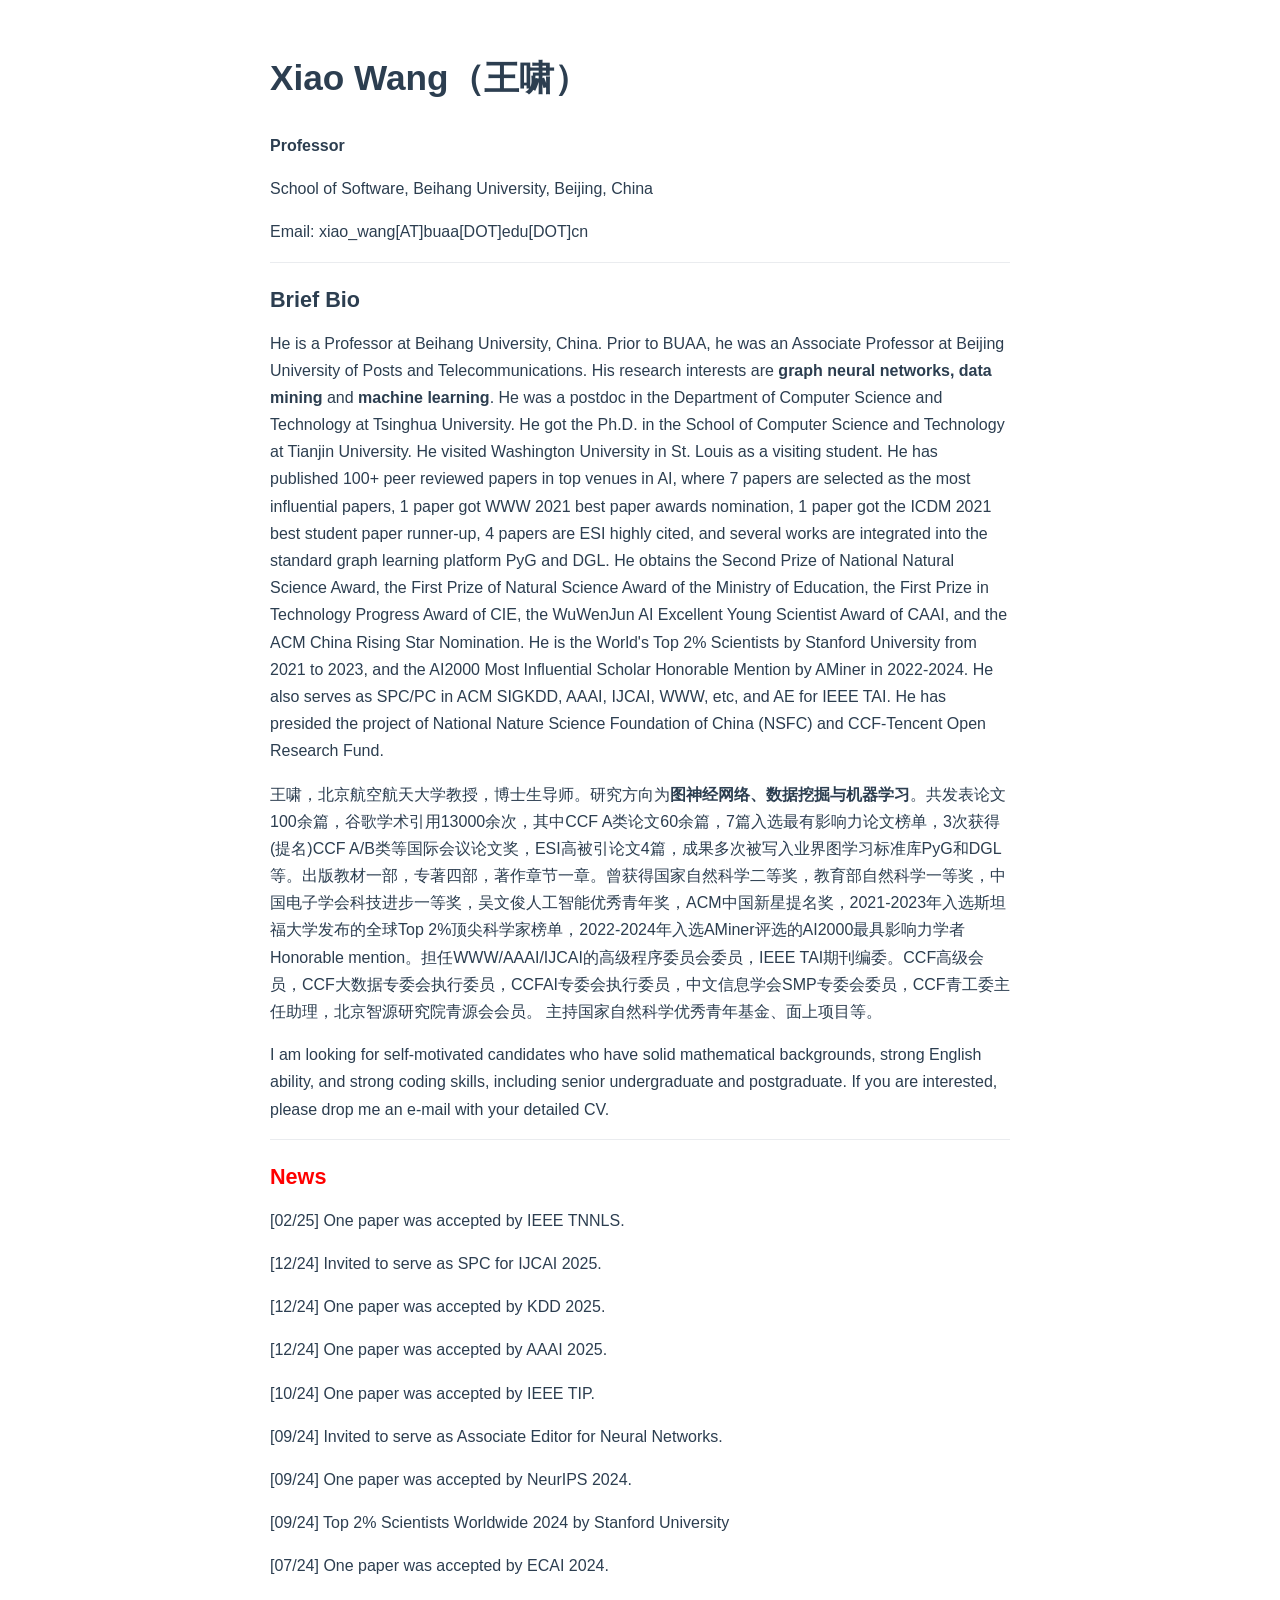
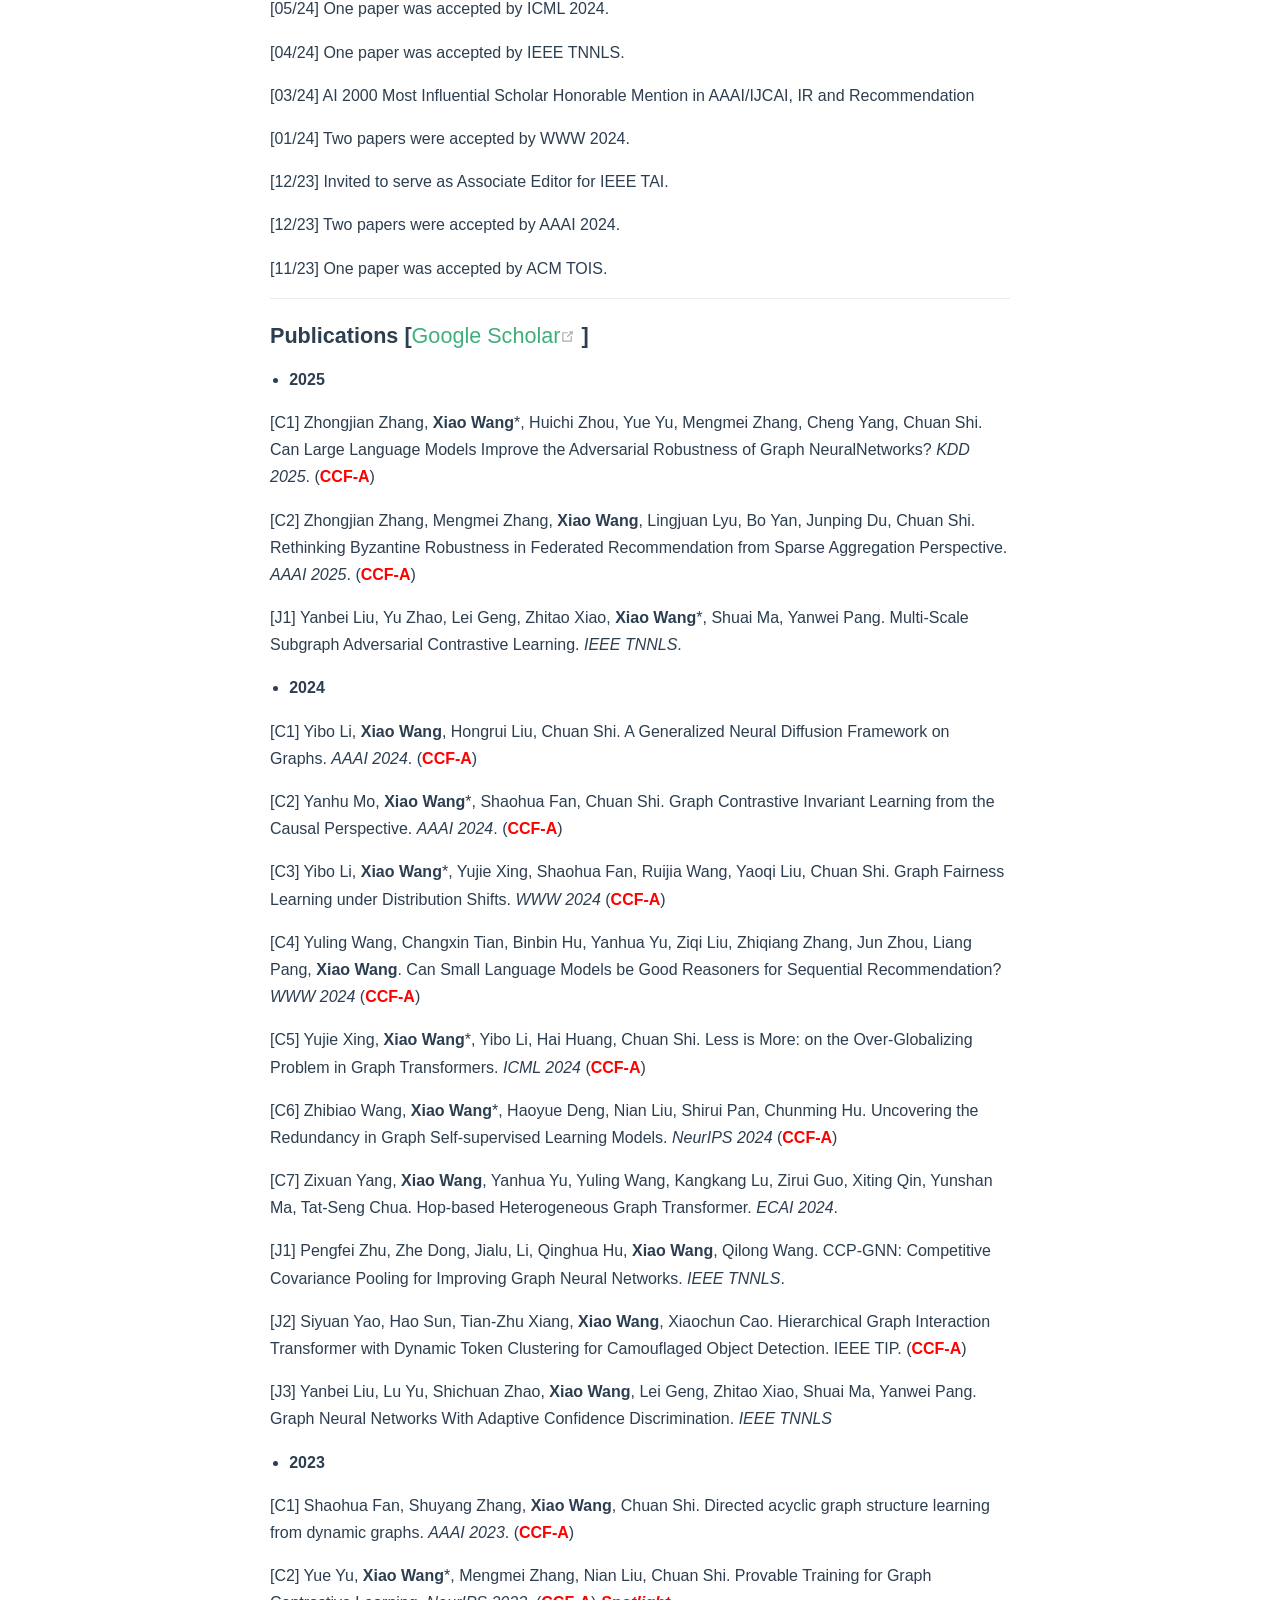
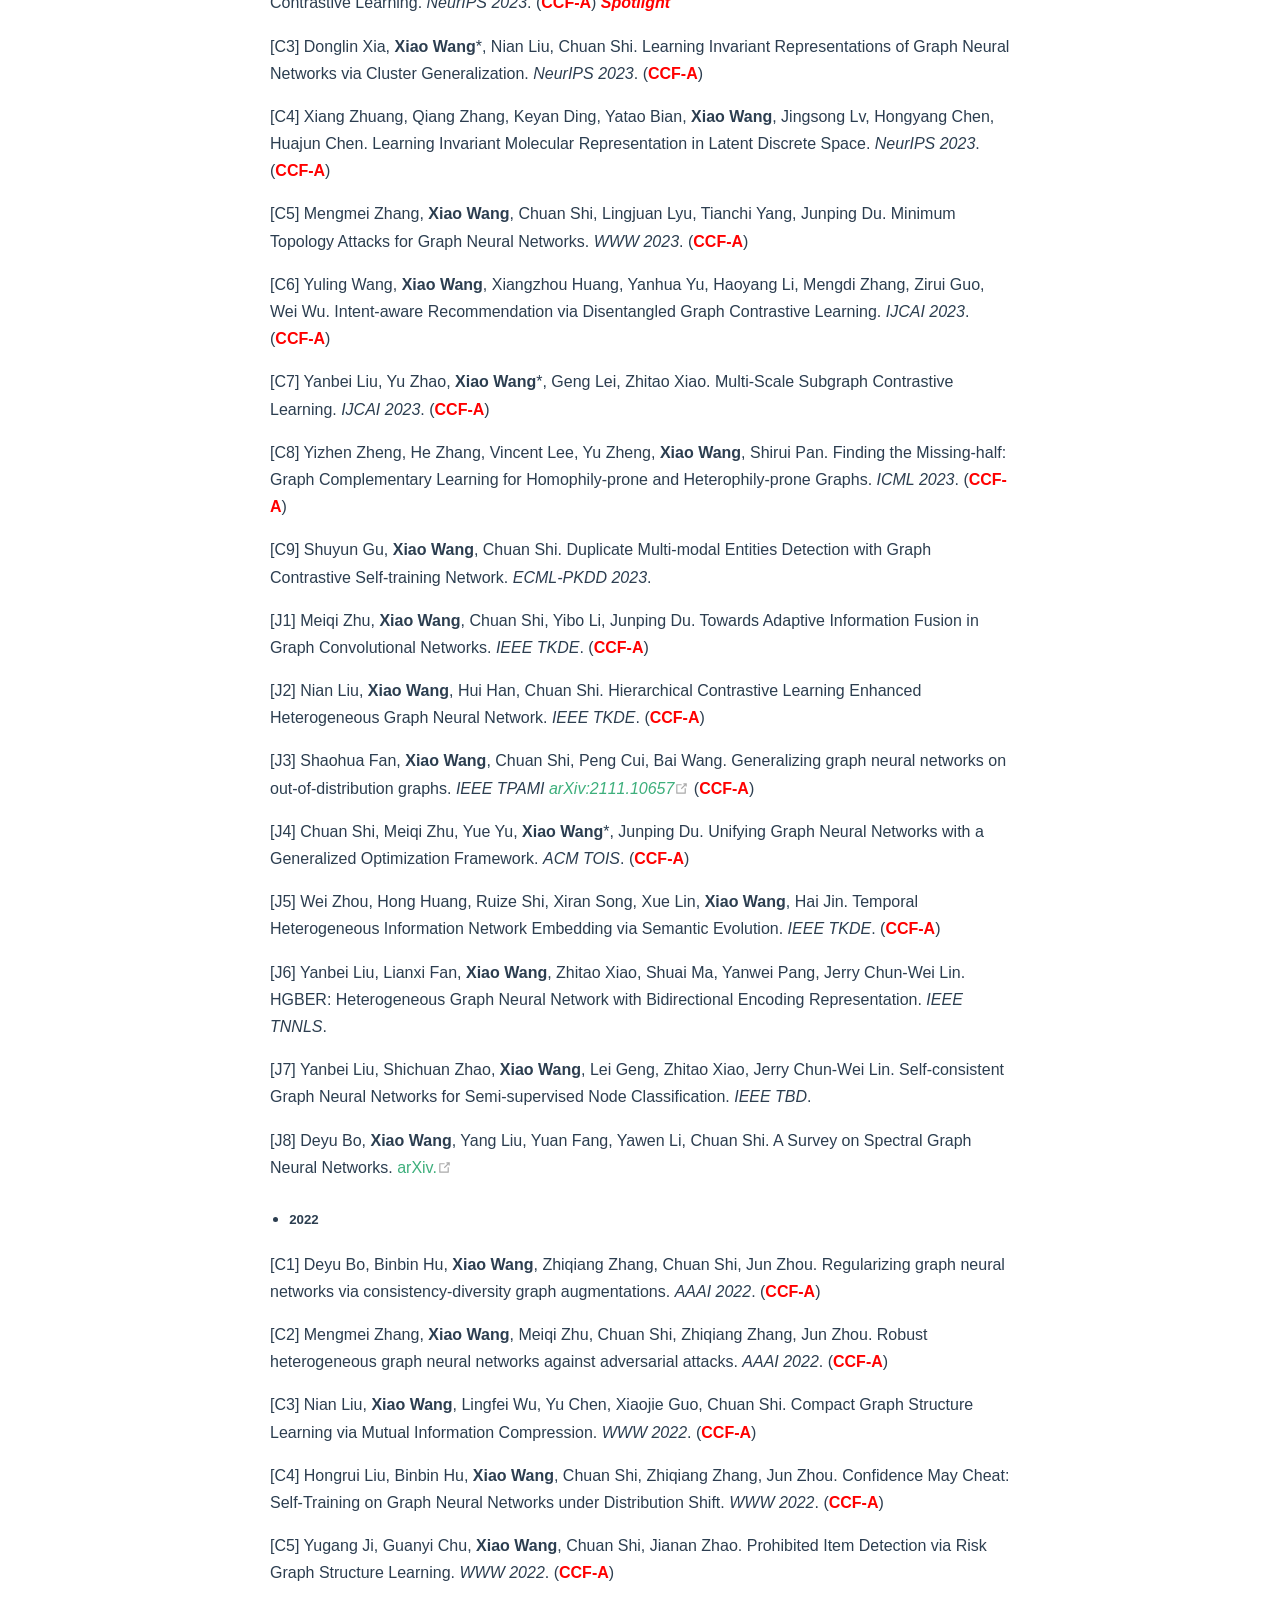
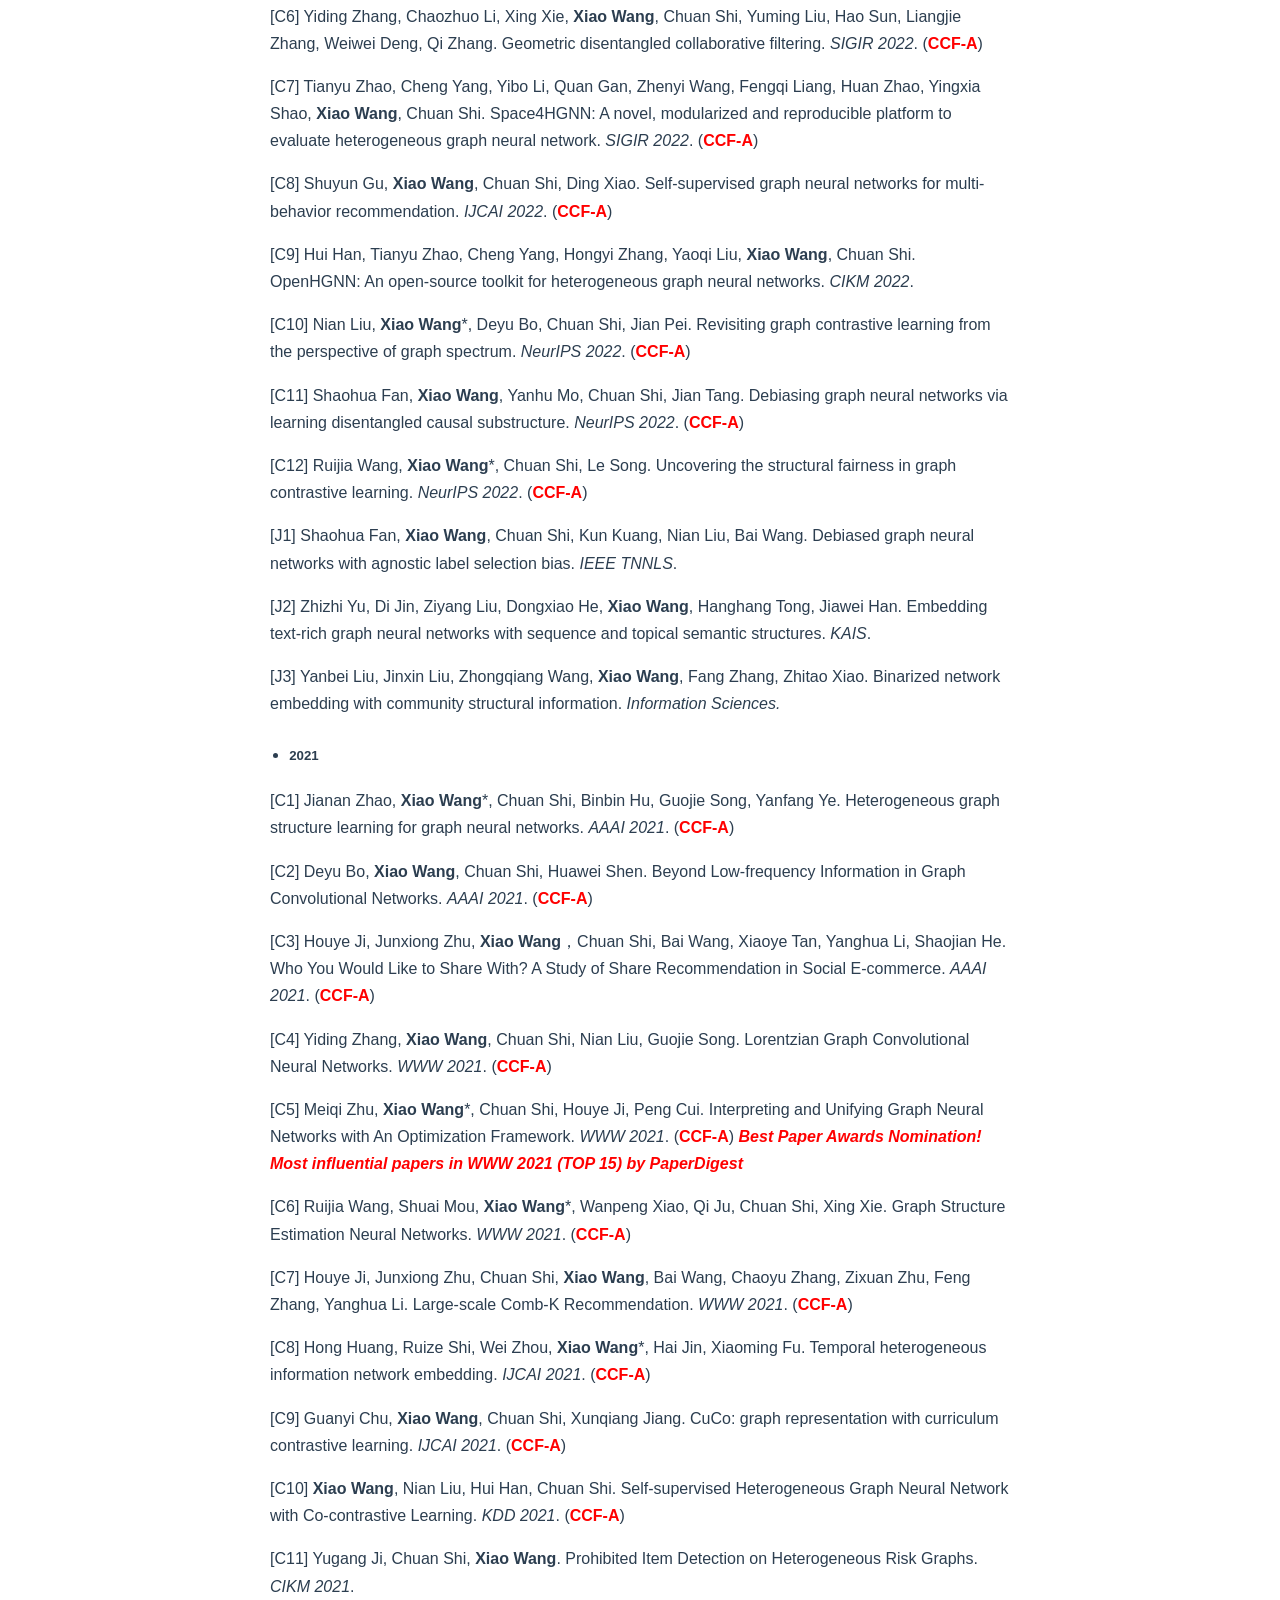
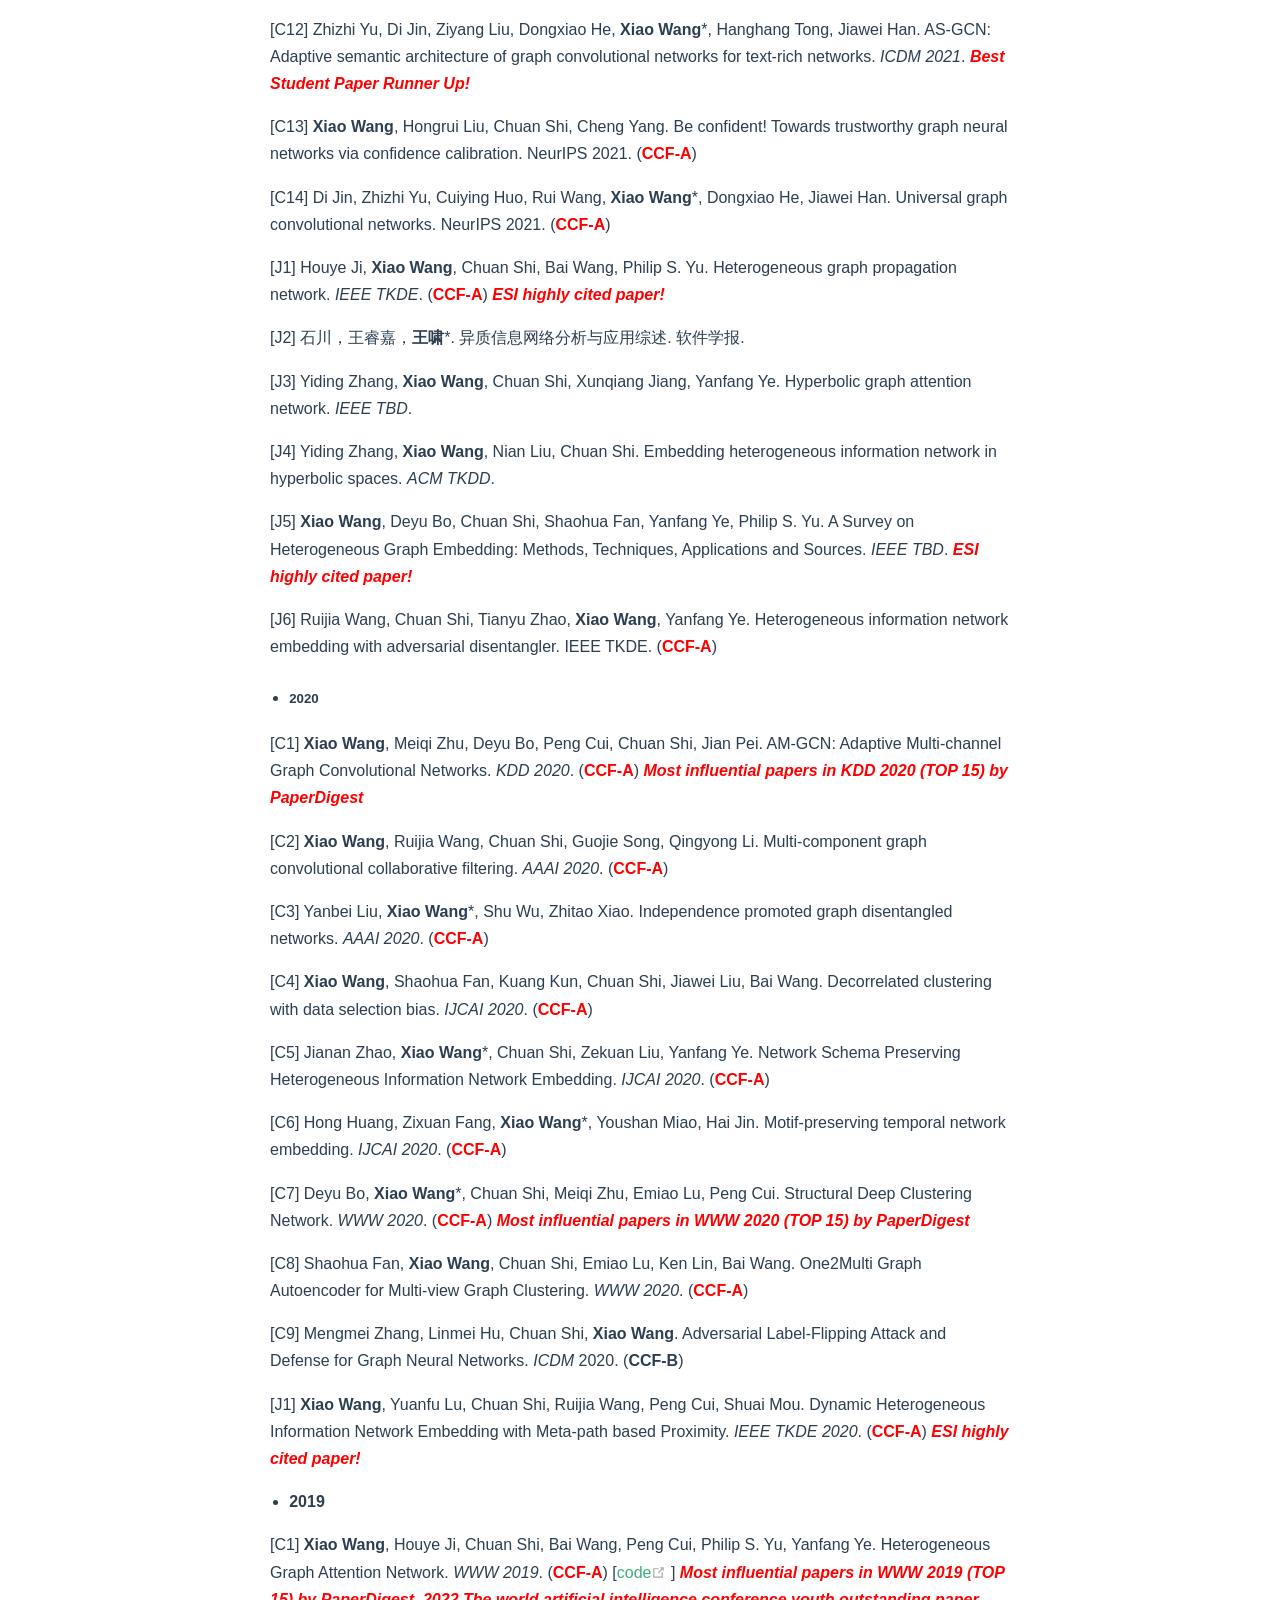
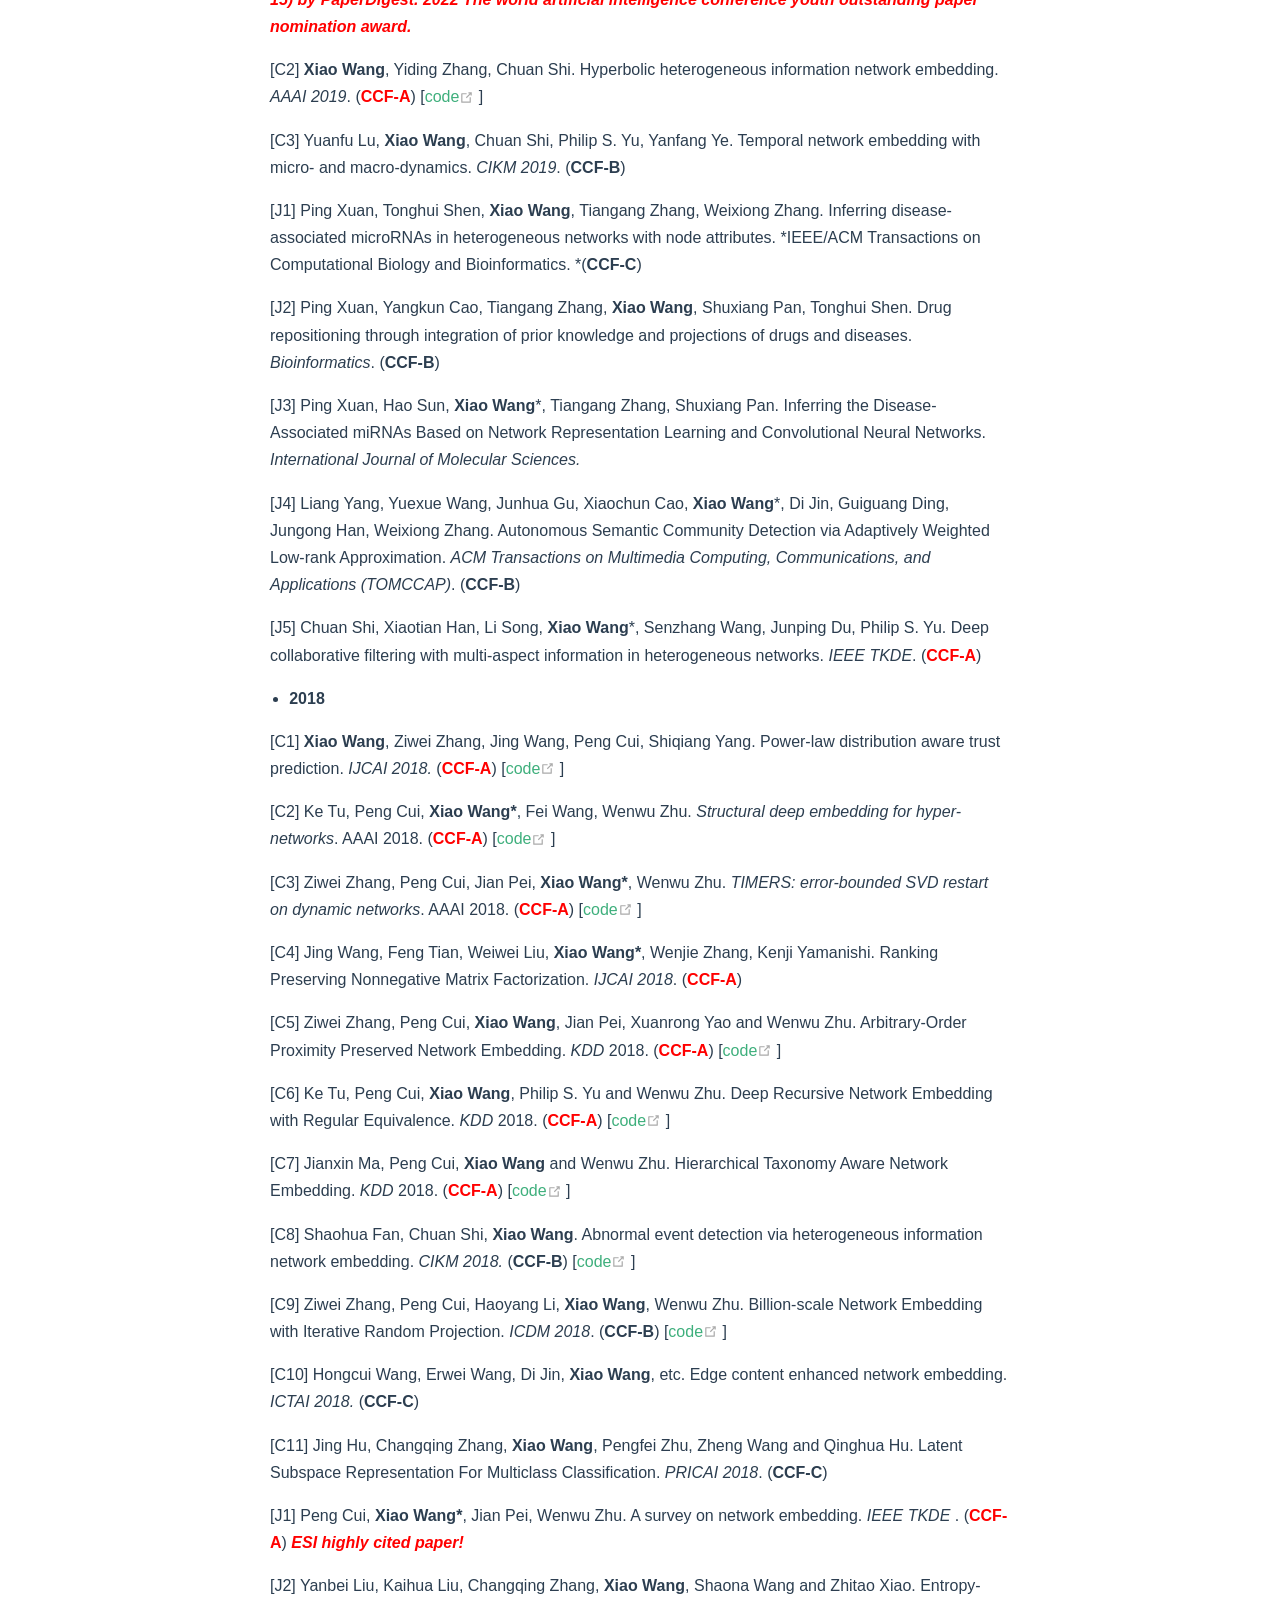
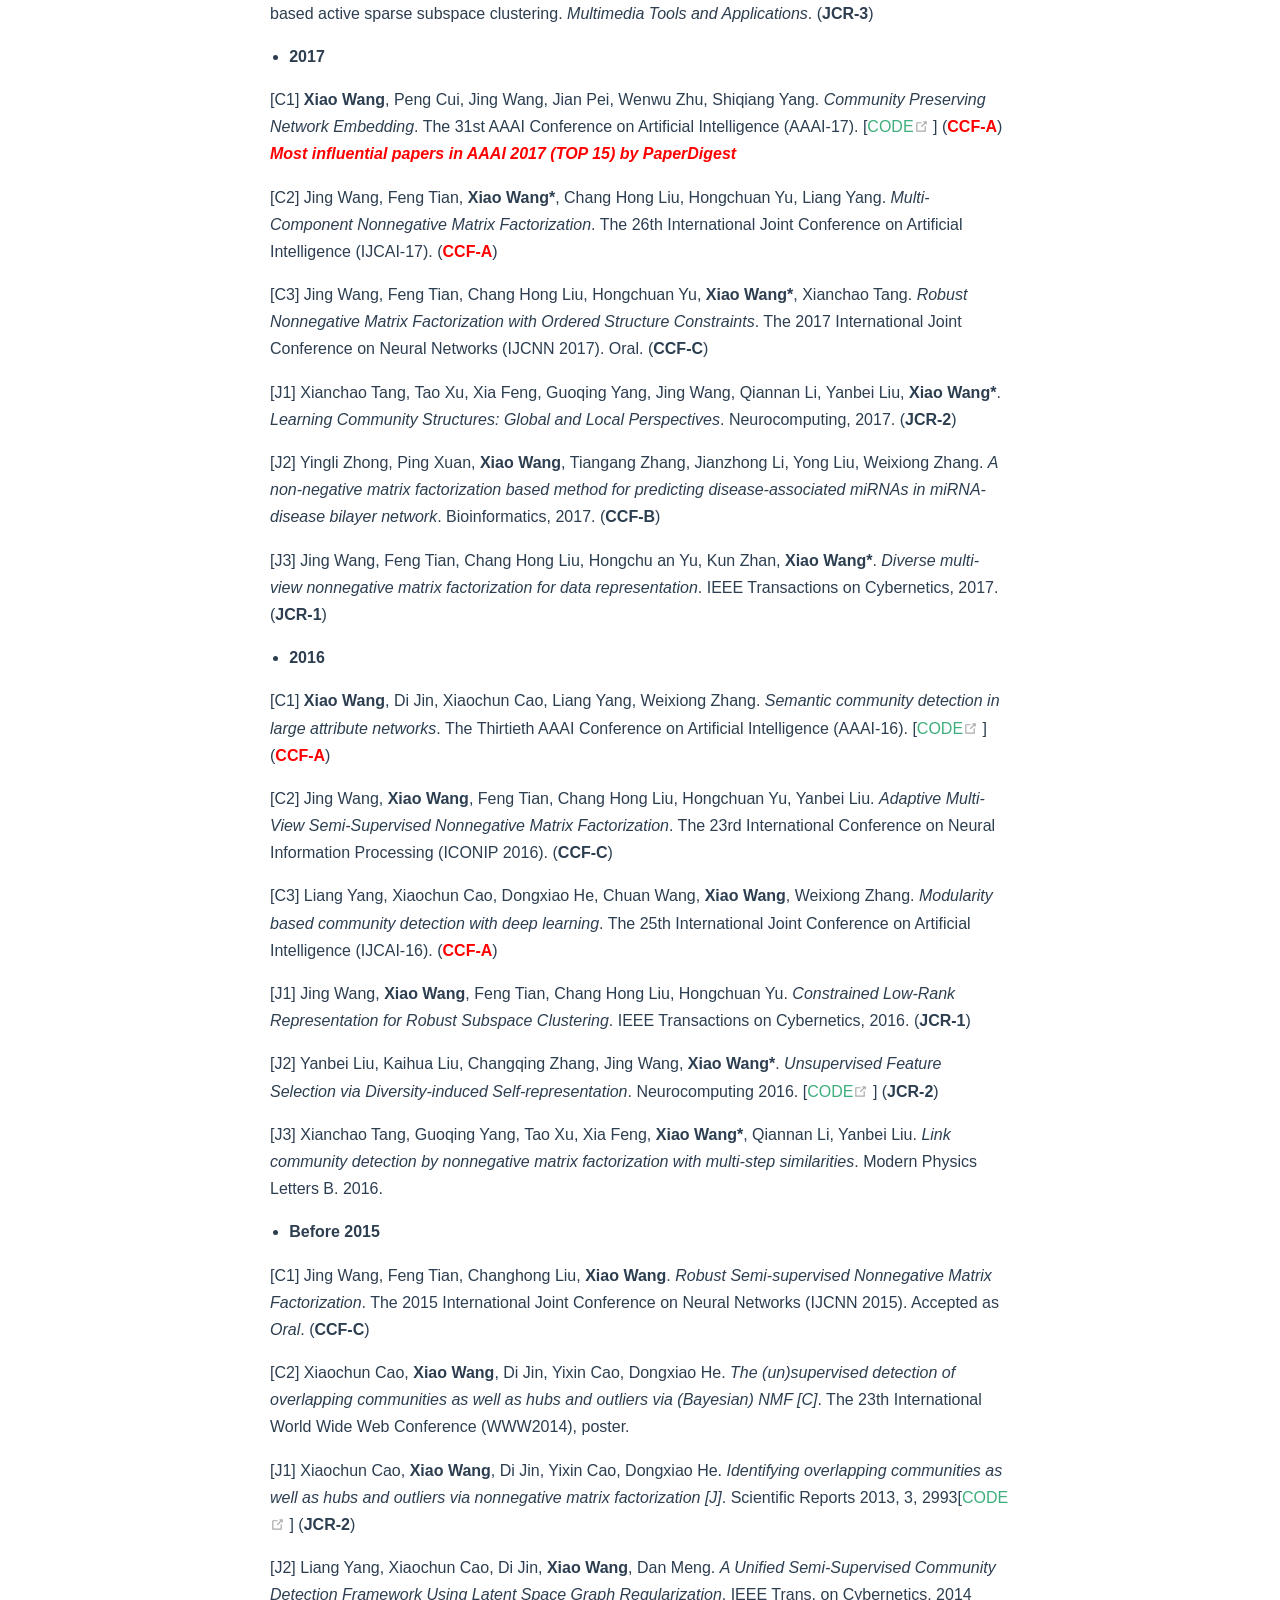
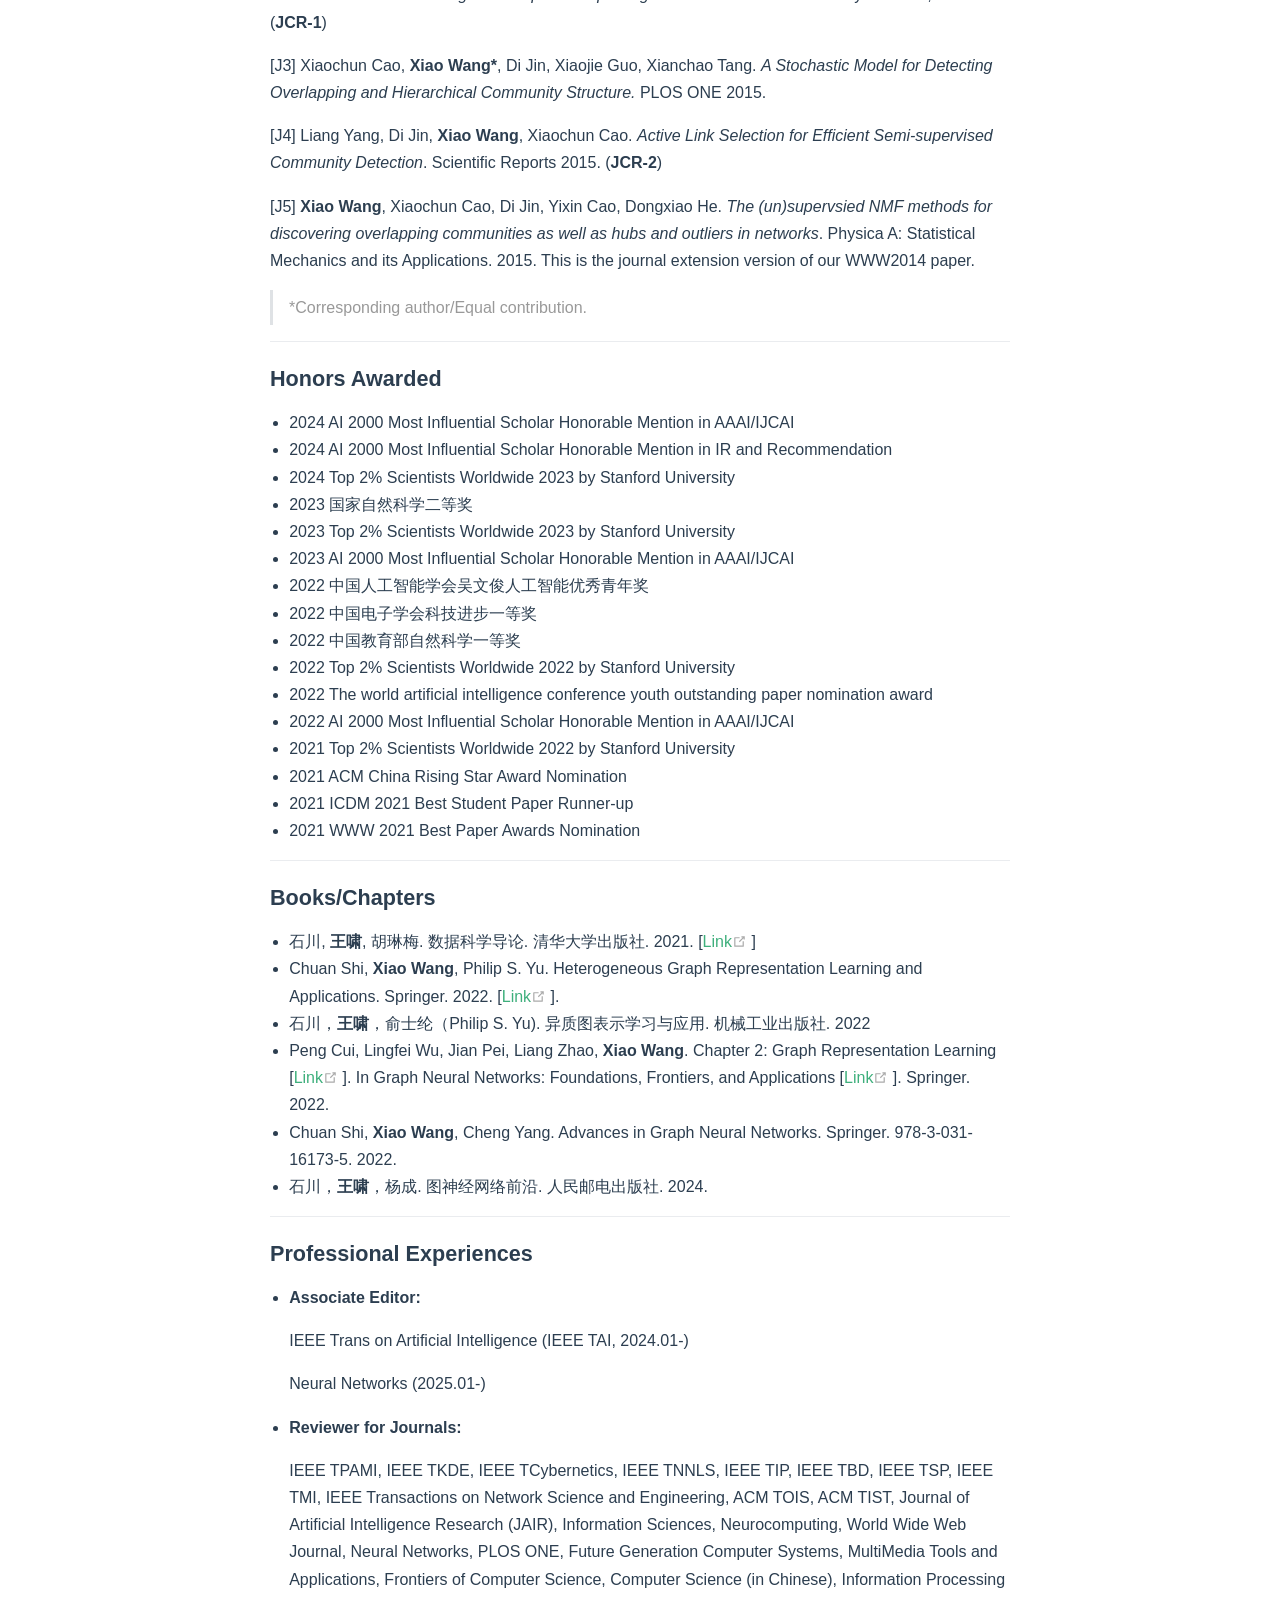
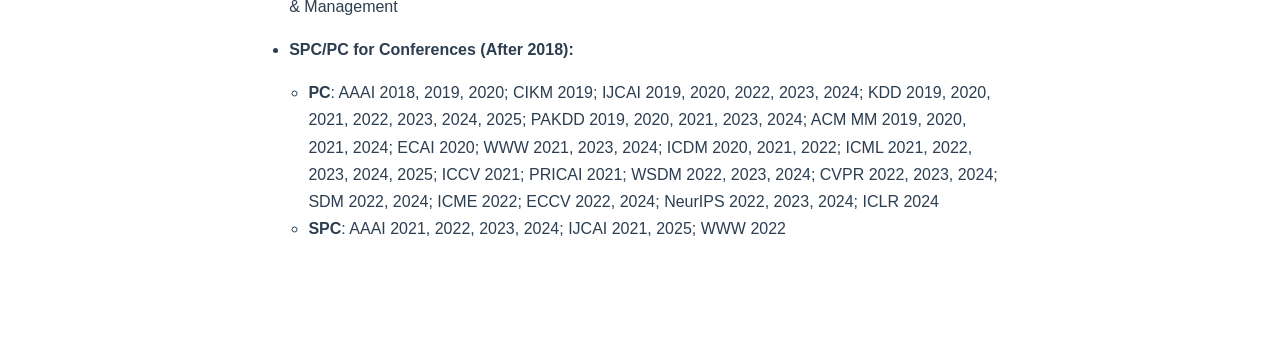
==== commit 69c54f23: "deploy" ====
--- a/index.html
+++ b/index.html
@@ -8,11 +8,11 @@
     
     <meta name="description" content="">
     
-    <link rel="preload" href="./assets/css/0.styles.a509adbc.css" as="style"><link rel="preload" href="./assets/js/app.8ed5e8a0.js" as="script"><link rel="preload" href="./assets/js/2.15753625.js" as="script"><link rel="preload" href="./assets/js/22.d1777db5.js" as="script"><link rel="prefetch" href="./assets/js/1.85f96e45.js"><link rel="prefetch" href="./assets/js/10.6be6a8e9.js"><link rel="prefetch" href="./assets/js/11.70404eb5.js"><link rel="prefetch" href="./assets/js/12.69fc59a1.js"><link rel="prefetch" href="./assets/js/13.38aee4da.js"><link rel="prefetch" href="./assets/js/14.d371b4a1.js"><link rel="prefetch" href="./assets/js/15.851ef665.js"><link rel="prefetch" href="./assets/js/16.ee28f8af.js"><link rel="prefetch" href="./assets/js/17.64f14a0d.js"><link rel="prefetch" href="./assets/js/18.835156c0.js"><link rel="prefetch" href="./assets/js/19.1492cb57.js"><link rel="prefetch" href="./assets/js/20.dcdc2c9b.js"><link rel="prefetch" href="./assets/js/21.ddfae5da.js"><link rel="prefetch" href="./assets/js/3.c1ac1183.js"><link rel="prefetch" href="./assets/js/4.bb08ef7b.js"><link rel="prefetch" href="./assets/js/5.8ece4ffe.js"><link rel="prefetch" href="./assets/js/6.810ac662.js"><link rel="prefetch" href="./assets/js/7.ace25d64.js"><link rel="prefetch" href="./assets/js/vendors~docsearch.5e19b665.js">
+    <link rel="preload" href="./assets/css/0.styles.a509adbc.css" as="style"><link rel="preload" href="./assets/js/app.0a459abd.js" as="script"><link rel="preload" href="./assets/js/2.15753625.js" as="script"><link rel="preload" href="./assets/js/22.c5611c72.js" as="script"><link rel="prefetch" href="./assets/js/1.85f96e45.js"><link rel="prefetch" href="./assets/js/10.6be6a8e9.js"><link rel="prefetch" href="./assets/js/11.70404eb5.js"><link rel="prefetch" href="./assets/js/12.69fc59a1.js"><link rel="prefetch" href="./assets/js/13.38aee4da.js"><link rel="prefetch" href="./assets/js/14.d371b4a1.js"><link rel="prefetch" href="./assets/js/15.851ef665.js"><link rel="prefetch" href="./assets/js/16.ee28f8af.js"><link rel="prefetch" href="./assets/js/17.64f14a0d.js"><link rel="prefetch" href="./assets/js/18.835156c0.js"><link rel="prefetch" href="./assets/js/19.1492cb57.js"><link rel="prefetch" href="./assets/js/20.dcdc2c9b.js"><link rel="prefetch" href="./assets/js/21.ddfae5da.js"><link rel="prefetch" href="./assets/js/3.c1ac1183.js"><link rel="prefetch" href="./assets/js/4.bb08ef7b.js"><link rel="prefetch" href="./assets/js/5.8ece4ffe.js"><link rel="prefetch" href="./assets/js/6.810ac662.js"><link rel="prefetch" href="./assets/js/7.ace25d64.js"><link rel="prefetch" href="./assets/js/vendors~docsearch.5e19b665.js">
     <link rel="stylesheet" href="./assets/css/0.styles.a509adbc.css">
   </head>
   <body>
-    <div id="app" data-server-rendered="true"><div class="theme-container no-navbar no-sidebar"><!----> <div class="sidebar-mask"></div> <aside class="sidebar"><!---->  <!----> </aside> <main class="page"> <div class="theme-default-content content__default"><h1 id="xiao-wang-王啸"><a href="#xiao-wang-王啸" class="header-anchor">#</a> Xiao Wang（王啸）</h1> <p><strong>Professor</strong></p> <p>School of Software, Beihang University, Beijing, China</p> <p>Email: xiao_wang[AT]buaa[DOT]edu[DOT]cn</p> <hr> <h3 id="brief-bio"><a href="#brief-bio" class="header-anchor">#</a> <span id="Biography">Brief Bio</span></h3> <p>He is a Professor at Beihang University, China. Prior to BUAA, he was an Associate Professor at Beijing University of Posts and Telecommunications. His research interests are <strong>graph neural networks, data mining</strong> and <strong>machine learning</strong>. He was a postdoc in the Department of Computer Science and Technology at Tsinghua University. He got the Ph.D. in the School of Computer Science and Technology at Tianjin University. He visited Washington University in St. Louis as a visiting student. He has published 100+ peer reviewed papers in top venues in AI, where 7 papers are selected as the most influential papers, 1 paper got WWW 2021 best paper awards nomination, 1 paper got the ICDM 2021 best student paper runner-up, 4 papers are ESI highly cited, and several works are integrated into the standard graph learning platform PyG and DGL. He obtains the Second Prize of National Natural Science Award, the First Prize of Natural Science Award of the Ministry of Education, the First Prize in Technology Progress Award of CIE, the WuWenJun AI Excellent Young Scientist Award of CAAI, and the ACM China Rising Star Nomination. He is the World's Top 2% Scientists by Stanford University from 2021 to 2023, and the AI2000 Most Influential Scholar Honorable Mention by AMiner in 2022-2024. He also serves as SPC/PC in ACM SIGKDD, AAAI, IJCAI, WWW, etc, and AE for IEEE TAI. He has presided the project of National Nature Science Foundation of China (NSFC) and CCF-Tencent Open Research Fund.</p> <p>王啸，北京航空航天大学教授，博士生导师。研究方向为<strong>图神经网络、数据挖掘与机器学习</strong>。共发表论文100余篇，谷歌学术引用13000余次，其中CCF A类论文60余篇，7篇入选最有影响力论文榜单，3次获得(提名)CCF A/B类等国际会议论文奖，ESI高被引论文4篇，成果多次被写入业界图学习标准库PyG和DGL等。出版教材一部，专著四部，著作章节一章。曾获得国家自然科学二等奖，教育部自然科学一等奖，中国电子学会科技进步一等奖，吴文俊人工智能优秀青年奖，ACM中国新星提名奖，2021-2023年入选斯坦福大学发布的全球Top 2%顶尖科学家榜单，2022-2024年入选AMiner评选的AI2000最具影响力学者Honorable mention。担任WWW/AAAI/IJCAI的高级程序委员会委员，IEEE TAI期刊编委。CCF高级会员，CCF大数据专委会执行委员，CCFAI专委会执行委员，中文信息学会SMP专委会委员，CCF青工委主任助理，北京智源研究院青源会会员。 主持国家自然科学优秀青年基金、面上项目等。</p> <p>I am looking for self-motivated candidates who have solid mathematical backgrounds, strong English ability, and strong coding skills, including senior undergraduate and postgraduate. If you are interested, please drop me an e-mail with your detailed CV.</p> <hr> <h3 id="news"><a href="#news" class="header-anchor">#</a> <font color="red"><span id="News">News</span></font></h3> <p>[12/24] One paper was accepted by KDD 2025.</p> <p>[12/24] One paper was accepted by AAAI 2025.</p> <p>[10/24] One paper was accepted by IEEE TIP.</p> <p>[09/24] Invited to serve as Associate Editor for Neural Networks.</p> <p>[09/24] One paper was accepted by NeurIPS 2024.</p> <p>[09/24] Top 2% Scientists Worldwide 2024 by Stanford University</p> <p>[07/24] One paper was accepted by ECAI 2024.</p> <p>[05/24] One paper was accepted by ICML 2024.</p> <p>[04/24] One paper was accepted by IEEE TNNLS.</p> <p>[03/24] AI 2000 Most Influential Scholar Honorable Mention in AAAI/IJCAI, IR and Recommendation</p> <p>[01/24] Two papers were accepted by WWW 2024.</p> <p>[12/23] Invited to serve as Associate Editor for IEEE TAI.</p> <p>[12/23] Two papers were accepted by AAAI 2024.</p> <p>[11/23] One paper was accepted by ACM TOIS.</p> <p>[10/23] Top 2% Scientists Worldwide 2023 by Stanford University.</p> <p>[09/23] One paper was accepted by IEEE TPAMI.</p> <hr> <h3 id="publications-google-scholar"><a href="#publications-google-scholar" class="header-anchor">#</a> Publications [<a href="http://scholar.google.com/citations?user=MnzarAQAAAAJ&amp;hl=zh-CN" target="_blank" rel="noopener noreferrer">Google Scholar<span><svg xmlns="http://www.w3.org/2000/svg" aria-hidden="true" focusable="false" x="0px" y="0px" viewBox="0 0 100 100" width="15" height="15" class="icon outbound"><path fill="currentColor" d="M18.8,85.1h56l0,0c2.2,0,4-1.8,4-4v-32h-8v28h-48v-48h28v-8h-32l0,0c-2.2,0-4,1.8-4,4v56C14.8,83.3,16.6,85.1,18.8,85.1z"></path> <polygon fill="currentColor" points="45.7,48.7 51.3,54.3 77.2,28.5 77.2,37.2 85.2,37.2 85.2,14.9 62.8,14.9 62.8,22.9 71.5,22.9"></polygon></svg> <span class="sr-only">(opens new window)</span></span></a>]</h3> <ul><li><strong>2025</strong></li></ul> <p>[C1] Zhongjian Zhang, <strong>Xiao Wang</strong>*, Huichi Zhou, Yue Yu, Mengmei Zhang, Cheng Yang, Chuan Shi. Can Large Language Models Improve the Adversarial Robustness of Graph NeuralNetworks? <em>KDD 2025</em>. (<strong><font color="red">CCF-A</font></strong>)</p> <p>[C2] Zhongjian Zhang, Mengmei Zhang, <strong>Xiao Wang</strong>, Lingjuan Lyu, Bo Yan, Junping Du, Chuan Shi. Rethinking Byzantine Robustness in Federated Recommendation from Sparse Aggregation Perspective. <em>AAAI 2025</em>.  (<strong><font color="red">CCF-A</font></strong>)</p> <ul><li><strong>2024</strong></li></ul> <p>[C1] Yibo Li, <strong>Xiao Wang</strong>, Hongrui Liu, Chuan Shi. A Generalized Neural Diffusion Framework on Graphs. <em>AAAI 2024</em>. (<strong><font color="red">CCF-A</font></strong>)</p> <p>[C2] Yanhu Mo, <strong>Xiao Wang</strong>*,  Shaohua Fan, Chuan Shi. Graph Contrastive Invariant Learning from the Causal Perspective. <em>AAAI 2024</em>. (<strong><font color="red">CCF-A</font></strong>)</p> <p>[C3] Yibo Li, <strong>Xiao Wang</strong>*, Yujie Xing, Shaohua Fan, Ruijia Wang, Yaoqi Liu, Chuan Shi. Graph Fairness Learning under Distribution Shifts. <em>WWW 2024</em> (<strong><font color="red">CCF-A</font></strong>)</p> <p>[C4] Yuling Wang, Changxin Tian, Binbin Hu, Yanhua Yu, Ziqi Liu, Zhiqiang Zhang, Jun Zhou, Liang Pang, <strong>Xiao Wang</strong>. Can Small Language Models be Good Reasoners for Sequential Recommendation? <em>WWW 2024</em> (<strong><font color="red">CCF-A</font></strong>)</p> <p>[C5] Yujie Xing, <strong>Xiao Wang</strong>*, Yibo Li, Hai Huang, Chuan Shi. Less is More: on the Over-Globalizing Problem in Graph Transformers. <em>ICML 2024</em> (<strong><font color="red">CCF-A</font></strong>)</p> <p>[C6] Zhibiao Wang, <strong>Xiao Wang</strong>*, Haoyue Deng, Nian Liu, Shirui Pan, Chunming Hu. Uncovering the Redundancy in Graph Self-supervised Learning Models. <em>NeurIPS 2024</em> (<strong><font color="red">CCF-A</font></strong>)</p> <p>[C7] Zixuan Yang, <strong>Xiao Wang</strong>, Yanhua Yu, Yuling Wang, Kangkang Lu, Zirui Guo, Xiting Qin, Yunshan Ma, Tat-Seng Chua. Hop-based Heterogeneous Graph Transformer. <em>ECAI 2024</em>.</p> <p>[J1] Pengfei Zhu, Zhe Dong, Jialu, Li, Qinghua Hu, <strong>Xiao Wang</strong>, Qilong Wang. CCP-GNN: Competitive Covariance Pooling for Improving Graph Neural Networks. <em>IEEE TNNLS</em>.</p> <p>[J2] Siyuan Yao, Hao Sun, Tian-Zhu Xiang, <strong>Xiao Wang</strong>, Xiaochun Cao. Hierarchical Graph Interaction Transformer with Dynamic Token Clustering for Camouflaged Object Detection. IEEE TIP. (<strong><font color="red">CCF-A</font></strong>)</p> <ul><li><strong>2023</strong></li></ul> <p>[C1] Shaohua Fan, Shuyang Zhang, <strong>Xiao Wang</strong>, Chuan Shi. Directed acyclic graph structure learning from dynamic graphs. <em>AAAI 2023</em>. (<strong><font color="red">CCF-A</font></strong>)</p> <p>[C2] Yue Yu, <strong>Xiao Wang</strong>*, Mengmei Zhang, Nian Liu, Chuan Shi. Provable Training for Graph Contrastive Learning. <em>NeurIPS 2023</em>. (<strong><font color="red">CCF-A</font></strong>) <em><strong><font color="red">Spotlight</font></strong></em></p> <p>[C3] Donglin Xia, <strong>Xiao Wang</strong>*, Nian Liu, Chuan Shi. Learning Invariant Representations of Graph Neural Networks via Cluster Generalization. <em>NeurIPS 2023</em>. (<strong><font color="red">CCF-A</font></strong>)</p> <p>[C4] Xiang Zhuang, Qiang Zhang, Keyan Ding, Yatao Bian, <strong>Xiao Wang</strong>, Jingsong Lv, Hongyang Chen, Huajun Chen. Learning Invariant Molecular Representation in Latent Discrete Space. <em>NeurIPS 2023</em>. (<strong><font color="red">CCF-A</font></strong>)</p> <p>[C5] Mengmei Zhang, <strong>Xiao Wang</strong>, Chuan Shi, Lingjuan Lyu, Tianchi Yang, Junping Du. Minimum Topology Attacks for Graph Neural Networks. <em>WWW 2023</em>. (<strong><font color="red">CCF-A</font></strong>)</p> <p>[C6] Yuling Wang, <strong>Xiao Wang</strong>, Xiangzhou Huang, Yanhua Yu, Haoyang Li, Mengdi Zhang, Zirui Guo, Wei Wu. Intent-aware Recommendation via Disentangled Graph Contrastive Learning. <em>IJCAI 2023</em>. (<strong><font color="red">CCF-A</font></strong>)</p> <p>[C7] Yanbei Liu, Yu Zhao, <strong>Xiao Wang</strong>*, Geng Lei, Zhitao Xiao. Multi-Scale Subgraph Contrastive Learning. <em>IJCAI 2023</em>. (<strong><font color="red">CCF-A</font></strong>)</p> <p>[C8] Yizhen Zheng, He Zhang, Vincent Lee, Yu Zheng, <strong>Xiao Wang</strong>, Shirui Pan. Finding the Missing-half: Graph Complementary Learning for Homophily-prone and Heterophily-prone Graphs. <em>ICML 2023</em>. (<strong><font color="red">CCF-A</font></strong>)</p> <p>[C9] Shuyun Gu, <strong>Xiao Wang</strong>, Chuan Shi. Duplicate Multi-modal Entities Detection with Graph Contrastive Self-training Network. <em>ECML-PKDD 2023</em>.</p> <p>[J1] Meiqi Zhu, <strong>Xiao Wang</strong>, Chuan Shi, Yibo Li, Junping Du. Towards Adaptive Information Fusion in Graph Convolutional Networks. <em>IEEE TKDE</em>. (<strong><font color="red">CCF-A</font></strong>)</p> <p>[J2] Nian Liu, <strong>Xiao Wang</strong>, Hui Han, Chuan Shi. Hierarchical Contrastive Learning Enhanced Heterogeneous Graph Neural Network. <em>IEEE TKDE</em>. (<strong><font color="red">CCF-A</font></strong>)</p> <p>[J3] Shaohua Fan, <strong>Xiao Wang</strong>, Chuan Shi, Peng Cui, Bai Wang. Generalizing graph neural networks on out-of-distribution graphs. <em>IEEE TPAMI</em> <em><a href="https://arxiv.org/abs/2111.10657" target="_blank" rel="noopener noreferrer">arXiv:2111.10657<span><svg xmlns="http://www.w3.org/2000/svg" aria-hidden="true" focusable="false" x="0px" y="0px" viewBox="0 0 100 100" width="15" height="15" class="icon outbound"><path fill="currentColor" d="M18.8,85.1h56l0,0c2.2,0,4-1.8,4-4v-32h-8v28h-48v-48h28v-8h-32l0,0c-2.2,0-4,1.8-4,4v56C14.8,83.3,16.6,85.1,18.8,85.1z"></path> <polygon fill="currentColor" points="45.7,48.7 51.3,54.3 77.2,28.5 77.2,37.2 85.2,37.2 85.2,14.9 62.8,14.9 62.8,22.9 71.5,22.9"></polygon></svg> <span class="sr-only">(opens new window)</span></span></a></em> (<strong><font color="red">CCF-A</font></strong>)</p> <p>[J4] Chuan Shi, Meiqi Zhu, Yue Yu, <strong>Xiao Wang</strong>*, Junping Du. Unifying Graph Neural Networks with a Generalized Optimization Framework. <em>ACM TOIS</em>. (<strong><font color="red">CCF-A</font></strong>)</p> <p>[J5] Wei Zhou, Hong Huang, Ruize Shi, Xiran Song, Xue Lin, <strong>Xiao Wang</strong>, Hai Jin. Temporal Heterogeneous Information Network Embedding via Semantic Evolution. <em>IEEE TKDE</em>. (<strong><font color="red">CCF-A</font></strong>)</p> <p>[J6] Yanbei Liu, Lianxi Fan, <strong>Xiao Wang</strong>, Zhitao Xiao, Shuai Ma, Yanwei Pang, Jerry Chun-Wei Lin. HGBER: Heterogeneous Graph Neural Network with Bidirectional Encoding Representation. <em>IEEE TNNLS</em>.</p> <p>[J7] Yanbei Liu, Shichuan Zhao, <strong>Xiao Wang</strong>, Lei Geng, Zhitao Xiao, Jerry Chun-Wei Lin. Self-consistent Graph Neural Networks for Semi-supervised Node Classification. <em>IEEE TBD</em>.</p> <p>[J8] Deyu Bo, <strong>Xiao Wang</strong>, Yang Liu, Yuan Fang, Yawen Li, Chuan Shi. A Survey on Spectral Graph Neural Networks. <a href="https://arxiv.org/pdf/2302.05631.pdf" target="_blank" rel="noopener noreferrer">arXiv.<span><svg xmlns="http://www.w3.org/2000/svg" aria-hidden="true" focusable="false" x="0px" y="0px" viewBox="0 0 100 100" width="15" height="15" class="icon outbound"><path fill="currentColor" d="M18.8,85.1h56l0,0c2.2,0,4-1.8,4-4v-32h-8v28h-48v-48h28v-8h-32l0,0c-2.2,0-4,1.8-4,4v56C14.8,83.3,16.6,85.1,18.8,85.1z"></path> <polygon fill="currentColor" points="45.7,48.7 51.3,54.3 77.2,28.5 77.2,37.2 85.2,37.2 85.2,14.9 62.8,14.9 62.8,22.9 71.5,22.9"></polygon></svg> <span class="sr-only">(opens new window)</span></span></a></p> <ul><li><h5 id="_2022"><a href="#_2022" class="header-anchor">#</a> <strong>2022</strong></h5></li></ul> <p>[C1] Deyu Bo, Binbin Hu, <strong>Xiao Wang</strong>, Zhiqiang Zhang, Chuan Shi, Jun Zhou. Regularizing graph neural networks via consistency-diversity graph augmentations. <em>AAAI 2022</em>. (<strong><font color="red">CCF-A</font></strong>)</p> <p>[C2] Mengmei Zhang, <strong>Xiao Wang</strong>, Meiqi Zhu, Chuan Shi, Zhiqiang Zhang, Jun Zhou. Robust heterogeneous graph neural networks against adversarial attacks. <em>AAAI 2022</em>. (<strong><font color="red">CCF-A</font></strong>)</p> <p>[C3] Nian Liu, <strong>Xiao Wang</strong>, Lingfei Wu, Yu Chen, Xiaojie Guo, Chuan Shi. Compact Graph Structure Learning via Mutual Information Compression. <em>WWW 2022</em>. (<strong><font color="red">CCF-A</font></strong>)</p> <p>[C4] Hongrui Liu, Binbin Hu, <strong>Xiao Wang</strong>, Chuan Shi, Zhiqiang Zhang, Jun Zhou. Confidence May Cheat: Self-Training on Graph Neural Networks under Distribution Shift. <em>WWW 2022</em>. (<strong><font color="red">CCF-A</font></strong>)</p> <p>[C5] Yugang Ji, Guanyi Chu, <strong>Xiao Wang</strong>, Chuan Shi, Jianan Zhao. Prohibited Item Detection via Risk Graph Structure Learning. <em>WWW 2022</em>. (<strong><font color="red">CCF-A</font></strong>)</p> <p>[C6] Yiding Zhang, Chaozhuo Li, Xing Xie, <strong>Xiao Wang</strong>, Chuan Shi, Yuming Liu, Hao Sun, Liangjie Zhang, Weiwei Deng, Qi Zhang. Geometric disentangled collaborative filtering. <em>SIGIR 2022</em>. (<strong><font color="red">CCF-A</font></strong>)</p> <p>[C7] Tianyu Zhao, Cheng Yang, Yibo Li, Quan Gan, Zhenyi Wang, Fengqi Liang, Huan Zhao, Yingxia Shao, <strong>Xiao Wang</strong>, Chuan Shi. Space4HGNN: A novel, modularized and reproducible platform to evaluate heterogeneous graph neural network. <em>SIGIR 2022</em>. (<strong><font color="red">CCF-A</font></strong>)</p> <p>[C8] Shuyun Gu, <strong>Xiao Wang</strong>, Chuan Shi, Ding Xiao. Self-supervised graph neural networks for multi-behavior recommendation. <em>IJCAI 2022</em>. (<strong><font color="red">CCF-A</font></strong>)</p> <p>[C9] Hui Han, Tianyu Zhao, Cheng Yang, Hongyi Zhang, Yaoqi Liu, <strong>Xiao Wang</strong>, Chuan Shi. OpenHGNN: An open-source toolkit for heterogeneous graph neural networks. <em>CIKM 2022</em>.</p> <p>[C10] Nian Liu, <strong>Xiao Wang</strong>*, Deyu Bo, Chuan Shi, Jian Pei. Revisiting graph contrastive learning from the perspective of graph spectrum. <em>NeurIPS 2022</em>. (<strong><font color="red">CCF-A</font></strong>)</p> <p>[C11] Shaohua Fan, <strong>Xiao Wang</strong>, Yanhu Mo, Chuan Shi, Jian Tang. Debiasing graph neural networks via learning disentangled causal substructure. <em>NeurIPS 2022</em>. (<strong><font color="red">CCF-A</font></strong>)</p> <p>[C12] Ruijia Wang, <strong>Xiao Wang</strong>*, Chuan Shi, Le Song. Uncovering the structural fairness in graph contrastive learning. <em>NeurIPS 2022</em>. (<strong><font color="red">CCF-A</font></strong>)</p> <p>[J1] Shaohua Fan, <strong>Xiao Wang</strong>, Chuan Shi, Kun Kuang, Nian Liu, Bai Wang. Debiased graph neural networks with agnostic label selection bias. <em>IEEE TNNLS</em>.</p> <p>[J2] Zhizhi Yu, Di Jin, Ziyang Liu, Dongxiao He, <strong>Xiao Wang</strong>, Hanghang Tong, Jiawei Han. Embedding text-rich graph neural networks with sequence and topical semantic structures. <em>KAIS</em>.</p> <p>[J3] Yanbei Liu, Jinxin Liu, Zhongqiang Wang, <strong>Xiao Wang</strong>, Fang Zhang, Zhitao Xiao. Binarized network embedding with community structural information. <em>Information Sciences.</em></p> <ul><li><h5 id="_2021"><a href="#_2021" class="header-anchor">#</a> <strong>2021</strong></h5></li></ul> <p>[C1] Jianan Zhao, <strong>Xiao Wang</strong>*, Chuan Shi, Binbin Hu, Guojie Song, Yanfang Ye. Heterogeneous graph structure learning for graph neural networks. <em>AAAI 2021</em>. (<strong><font color="red">CCF-A</font></strong>)</p> <p>[C2] Deyu Bo, <strong>Xiao Wang</strong>, Chuan Shi, Huawei Shen. Beyond Low-frequency Information in Graph Convolutional Networks. <em>AAAI 2021</em>. (<strong><font color="red">CCF-A</font></strong>)</p> <p>[C3] Houye Ji, Junxiong Zhu, <strong>Xiao Wang</strong>，Chuan Shi, Bai Wang, Xiaoye Tan, Yanghua Li, Shaojian He. Who You Would Like to Share With? A Study of Share Recommendation in Social E-commerce. <em>AAAI 2021</em>. (<strong><font color="red">CCF-A</font></strong>)</p> <p>[C4] Yiding Zhang, <strong>Xiao Wang</strong>, Chuan Shi, Nian Liu, Guojie Song. Lorentzian Graph Convolutional Neural Networks. <em>WWW 2021</em>. (<strong><font color="red">CCF-A</font></strong>)</p> <p>[C5] Meiqi Zhu, <strong>Xiao Wang</strong>*, Chuan Shi, Houye Ji, Peng Cui. Interpreting and Unifying Graph Neural Networks with An Optimization Framework. <em>WWW 2021</em>. (<strong><font color="red">CCF-A</font></strong>) <em><strong><font color="red">Best Paper Awards Nomination!</font></strong></em> <em><strong><font color="red">Most influential papers in WWW 2021 (TOP 15) by PaperDigest</font></strong></em></p> <p>[C6] Ruijia Wang, Shuai Mou, <strong>Xiao Wang</strong>*, Wanpeng Xiao, Qi Ju, Chuan Shi, Xing Xie. Graph Structure Estimation Neural Networks. <em>WWW 2021</em>. (<strong><font color="red">CCF-A</font></strong>)</p> <p>[C7] Houye Ji, Junxiong Zhu, Chuan Shi, <strong>Xiao Wang</strong>, Bai Wang, Chaoyu Zhang, Zixuan Zhu, Feng Zhang, Yanghua Li. Large-scale Comb-K Recommendation. <em>WWW 2021</em>. (<strong><font color="red">CCF-A</font></strong>)</p> <p>[C8] Hong Huang, Ruize Shi, Wei Zhou, <strong>Xiao Wang</strong>*, Hai Jin, Xiaoming Fu. Temporal heterogeneous information network embedding. <em>IJCAI 2021</em>. (<strong><font color="red">CCF-A</font></strong>)</p> <p>[C9] Guanyi Chu, <strong>Xiao Wang</strong>, Chuan Shi, Xunqiang Jiang. CuCo: graph representation with curriculum contrastive learning. <em>IJCAI 2021</em>. (<strong><font color="red">CCF-A</font></strong>)</p> <p>[C10] <strong>Xiao Wang</strong>, Nian Liu, Hui Han, Chuan Shi. Self-supervised Heterogeneous Graph Neural Network with Co-contrastive Learning. <em>KDD 2021</em>. (<strong><font color="red">CCF-A</font></strong>)</p> <p>[C11] Yugang Ji, Chuan Shi, <strong>Xiao Wang</strong>. Prohibited Item Detection on Heterogeneous Risk Graphs. <em>CIKM 2021</em>.</p> <p>[C12] Zhizhi Yu, Di Jin, Ziyang Liu, Dongxiao He, <strong>Xiao Wang</strong>*, Hanghang Tong, Jiawei Han. AS-GCN: Adaptive semantic architecture of graph convolutional networks for text-rich networks. <em>ICDM 2021</em>. <em><strong><font color="red">Best Student Paper Runner Up!</font></strong></em></p> <p>[C13] <strong>Xiao Wang</strong>, Hongrui Liu, Chuan Shi, Cheng Yang. Be confident! Towards trustworthy graph neural networks via confidence calibration. NeurIPS 2021. (<strong><font color="red">CCF-A</font></strong>)</p> <p>[C14] Di Jin, Zhizhi Yu, Cuiying Huo, Rui Wang, <strong>Xiao Wang</strong>*, Dongxiao He, Jiawei Han. Universal graph convolutional networks. NeurIPS 2021. (<strong><font color="red">CCF-A</font></strong>)</p> <p>[J1] Houye Ji, <strong>Xiao Wang</strong>, Chuan Shi, Bai Wang, Philip S. Yu. Heterogeneous graph propagation network. <em>IEEE TKDE</em>. (<strong><font color="red">CCF-A</font></strong>) <strong><font color="red"><em>ESI highly cited paper!</em></font></strong></p> <p>[J2] 石川，王睿嘉，<strong>王啸</strong>*. 异质信息网络分析与应用综述. 软件学报.</p> <p>[J3] Yiding Zhang, <strong>Xiao Wang</strong>, Chuan Shi, Xunqiang Jiang, Yanfang Ye. Hyperbolic graph attention network. <em>IEEE TBD</em>.</p> <p>[J4] Yiding Zhang, <strong>Xiao Wang</strong>, Nian Liu, Chuan Shi. Embedding heterogeneous information network in hyperbolic spaces. <em>ACM TKDD</em>.</p> <p>[J5] <strong>Xiao Wang</strong>, Deyu Bo, Chuan Shi, Shaohua Fan, Yanfang Ye, Philip S. Yu. A Survey on Heterogeneous Graph Embedding: Methods, Techniques, Applications and Sources. <em>IEEE TBD</em>. <strong><font color="red"><em>ESI highly cited paper!</em></font></strong></p> <p>[J6] Ruijia Wang, Chuan Shi, Tianyu Zhao, <strong>Xiao Wang</strong>, Yanfang Ye. Heterogeneous information network embedding with adversarial disentangler. IEEE TKDE. (<strong><font color="red">CCF-A</font></strong>)</p> <ul><li><h5 id="_2020"><a href="#_2020" class="header-anchor">#</a> 2020</h5></li></ul> <p>[C1] <strong>Xiao Wang</strong>, Meiqi Zhu, Deyu Bo, Peng Cui, Chuan Shi, Jian Pei. AM-GCN: Adaptive Multi-channel Graph Convolutional Networks. <em>KDD 2020</em>. (<strong><font color="red">CCF-A</font></strong>) <em><strong><font color="red">Most influential papers in KDD 2020 (TOP 15) by PaperDigest</font></strong></em></p> <p>[C2] <strong>Xiao Wang</strong>, Ruijia Wang, Chuan Shi, Guojie Song, Qingyong Li. Multi-component graph convolutional collaborative filtering. <em>AAAI 2020</em>. (<strong><font color="red">CCF-A</font></strong>)</p> <p>[C3] Yanbei Liu, <strong>Xiao Wang</strong>*, Shu Wu, Zhitao Xiao. Independence promoted graph disentangled networks. <em>AAAI 2020</em>. (<strong><font color="red">CCF-A</font></strong>)</p> <p>[C4] <strong>Xiao Wang</strong>, Shaohua Fan, Kuang Kun, Chuan Shi, Jiawei Liu, Bai Wang. Decorrelated clustering with data selection bias. <em>IJCAI 2020</em>. (<strong><font color="red">CCF-A</font></strong>)</p> <p>[C5] Jianan Zhao, <strong>Xiao Wang</strong>*, Chuan Shi, Zekuan Liu, Yanfang Ye. Network Schema Preserving Heterogeneous Information Network Embedding. <em>IJCAI 2020</em>. (<strong><font color="red">CCF-A</font></strong>)</p> <p>[C6] Hong Huang, Zixuan Fang, <strong>Xiao Wang</strong>*, Youshan Miao, Hai Jin. Motif-preserving temporal network embedding. <em>IJCAI 2020</em>. (<strong><font color="red">CCF-A</font></strong>)</p> <p>[C7] Deyu Bo, <strong>Xiao Wang</strong>*, Chuan Shi, Meiqi Zhu, Emiao Lu, Peng Cui. Structural Deep Clustering Network. <em>WWW 2020</em>. (<strong><font color="red">CCF-A</font></strong>) <em><strong><font color="red">Most influential papers in WWW 2020 (TOP 15) by PaperDigest</font></strong></em></p> <p>[C8] Shaohua Fan, <strong>Xiao Wang</strong>, Chuan Shi, Emiao Lu, Ken Lin, Bai Wang. One2Multi Graph Autoencoder for Multi-view Graph Clustering. <em>WWW 2020</em>. (<strong><font color="red">CCF-A</font></strong>)</p> <p>[C9] Mengmei Zhang, Linmei Hu, Chuan Shi, <strong>Xiao Wang</strong>. Adversarial Label-Flipping Attack and Defense for Graph Neural Networks. <em>ICDM</em> 2020. (<strong>CCF-B</strong>)</p> <p>[J1] <strong>Xiao Wang</strong>, Yuanfu Lu, Chuan Shi, Ruijia Wang, Peng Cui, Shuai Mou. Dynamic Heterogeneous Information Network Embedding with Meta-path based Proximity. <em>IEEE TKDE 2020</em>. (<strong><font color="red">CCF-A</font></strong>) <strong><font color="red"><em>ESI highly cited paper!</em></font></strong></p> <ul><li><strong>2019</strong></li></ul> <p>[C1] <strong>Xiao Wang</strong>, Houye Ji, Chuan Shi, Bai Wang, Peng Cui, Philip S. Yu, Yanfang Ye. Heterogeneous Graph Attention Network. <em>WWW 2019</em>. (<strong><font color="red">CCF-A</font></strong>) [<a href="https://github.com/Jhy1993/HAN" target="_blank" rel="noopener noreferrer">code<span><svg xmlns="http://www.w3.org/2000/svg" aria-hidden="true" focusable="false" x="0px" y="0px" viewBox="0 0 100 100" width="15" height="15" class="icon outbound"><path fill="currentColor" d="M18.8,85.1h56l0,0c2.2,0,4-1.8,4-4v-32h-8v28h-48v-48h28v-8h-32l0,0c-2.2,0-4,1.8-4,4v56C14.8,83.3,16.6,85.1,18.8,85.1z"></path> <polygon fill="currentColor" points="45.7,48.7 51.3,54.3 77.2,28.5 77.2,37.2 85.2,37.2 85.2,14.9 62.8,14.9 62.8,22.9 71.5,22.9"></polygon></svg> <span class="sr-only">(opens new window)</span></span></a>] <em><strong><font color="red">Most influential papers in WWW 2019 (TOP 15) by PaperDigest. 2022 The world artificial intelligence conference youth outstanding paper nomination award.</font></strong></em></p> <p>[C2] <strong>Xiao Wang</strong>, Yiding Zhang, Chuan Shi. Hyperbolic heterogeneous information network embedding. <em>AAAI 2019</em>. (<strong><font color="red">CCF-A</font></strong>) [<a href="https://github.com/ydzhang-stormstout/HHNE" target="_blank" rel="noopener noreferrer">code<span><svg xmlns="http://www.w3.org/2000/svg" aria-hidden="true" focusable="false" x="0px" y="0px" viewBox="0 0 100 100" width="15" height="15" class="icon outbound"><path fill="currentColor" d="M18.8,85.1h56l0,0c2.2,0,4-1.8,4-4v-32h-8v28h-48v-48h28v-8h-32l0,0c-2.2,0-4,1.8-4,4v56C14.8,83.3,16.6,85.1,18.8,85.1z"></path> <polygon fill="currentColor" points="45.7,48.7 51.3,54.3 77.2,28.5 77.2,37.2 85.2,37.2 85.2,14.9 62.8,14.9 62.8,22.9 71.5,22.9"></polygon></svg> <span class="sr-only">(opens new window)</span></span></a>]</p> <p>[C3] Yuanfu Lu, <strong>Xiao Wang</strong>, Chuan Shi, Philip S. Yu, Yanfang Ye. Temporal network embedding with micro- and macro-dynamics. <em>CIKM 2019</em>. (<strong>CCF-B</strong>)</p> <p>[J1] Ping Xuan, Tonghui Shen, <strong>Xiao Wang</strong>, Tiangang Zhang, Weixiong Zhang. Inferring disease-associated microRNAs in heterogeneous networks with node attributes. *IEEE/ACM Transactions on Computational Biology and Bioinformatics. *(<strong>CCF-C</strong>)</p> <p>[J2] Ping Xuan, Yangkun Cao, Tiangang Zhang, <strong>Xiao Wang</strong>, Shuxiang Pan, Tonghui Shen. Drug repositioning through integration of prior knowledge and projections of drugs and diseases. <em>Bioinformatics</em>. (<strong>CCF-B</strong>)</p> <p>[J3] Ping Xuan, Hao Sun, <strong>Xiao Wang</strong>*, Tiangang Zhang, Shuxiang Pan. Inferring the Disease-Associated miRNAs Based on Network Representation Learning and Convolutional Neural Networks. <em>International Journal of Molecular Sciences.</em></p> <p>[J4] Liang Yang, Yuexue Wang, Junhua Gu, Xiaochun Cao, <strong>Xiao Wang</strong>*, Di Jin, Guiguang Ding, Jungong Han, Weixiong Zhang. Autonomous Semantic Community Detection via Adaptively Weighted Low-rank Approximation. <em>ACM Transactions on Multimedia Computing, Communications, and Applications (TOMCCAP)</em>. (<strong>CCF-B</strong>)</p> <p>[J5] Chuan Shi, Xiaotian Han, Li Song, <strong>Xiao Wang</strong>*, Senzhang Wang, Junping Du, Philip S. Yu. Deep collaborative filtering with multi-aspect information in heterogeneous networks. <em>IEEE TKDE</em>. (<strong><font color="red">CCF-A</font></strong>)</p> <ul><li><strong>2018</strong></li></ul> <p>[C1] <strong>Xiao Wang</strong>, Ziwei Zhang, Jing Wang, Peng Cui, Shiqiang Yang. Power-law distribution aware trust prediction. <em>IJCAI 2018.</em> (<strong><font color="red">CCF-A</font></strong>) [<a href="https://github.com/ZW-ZHANG/Powerlaw_TP" target="_blank" rel="noopener noreferrer">code<span><svg xmlns="http://www.w3.org/2000/svg" aria-hidden="true" focusable="false" x="0px" y="0px" viewBox="0 0 100 100" width="15" height="15" class="icon outbound"><path fill="currentColor" d="M18.8,85.1h56l0,0c2.2,0,4-1.8,4-4v-32h-8v28h-48v-48h28v-8h-32l0,0c-2.2,0-4,1.8-4,4v56C14.8,83.3,16.6,85.1,18.8,85.1z"></path> <polygon fill="currentColor" points="45.7,48.7 51.3,54.3 77.2,28.5 77.2,37.2 85.2,37.2 85.2,14.9 62.8,14.9 62.8,22.9 71.5,22.9"></polygon></svg> <span class="sr-only">(opens new window)</span></span></a>]</p> <p>[C2] Ke Tu, Peng Cui, <strong>Xiao Wang*</strong>, Fei Wang, Wenwu Zhu. <em>Structural deep embedding for hyper-networks</em>. AAAI 2018. (<strong><font color="red">CCF-A</font></strong>) [<a href="https://github.com/tadpole/DHNE" target="_blank" rel="noopener noreferrer">code<span><svg xmlns="http://www.w3.org/2000/svg" aria-hidden="true" focusable="false" x="0px" y="0px" viewBox="0 0 100 100" width="15" height="15" class="icon outbound"><path fill="currentColor" d="M18.8,85.1h56l0,0c2.2,0,4-1.8,4-4v-32h-8v28h-48v-48h28v-8h-32l0,0c-2.2,0-4,1.8-4,4v56C14.8,83.3,16.6,85.1,18.8,85.1z"></path> <polygon fill="currentColor" points="45.7,48.7 51.3,54.3 77.2,28.5 77.2,37.2 85.2,37.2 85.2,14.9 62.8,14.9 62.8,22.9 71.5,22.9"></polygon></svg> <span class="sr-only">(opens new window)</span></span></a>]</p> <p>[C3] Ziwei Zhang, Peng Cui, Jian Pei, <strong>Xiao Wang*</strong>, Wenwu Zhu. <em>TIMERS: error-bounded SVD restart on dynamic networks</em>. AAAI 2018. (<strong><font color="red">CCF-A</font></strong>) [<a href="https://github.com/ZW-ZHANG/TIMERS" target="_blank" rel="noopener noreferrer">code<span><svg xmlns="http://www.w3.org/2000/svg" aria-hidden="true" focusable="false" x="0px" y="0px" viewBox="0 0 100 100" width="15" height="15" class="icon outbound"><path fill="currentColor" d="M18.8,85.1h56l0,0c2.2,0,4-1.8,4-4v-32h-8v28h-48v-48h28v-8h-32l0,0c-2.2,0-4,1.8-4,4v56C14.8,83.3,16.6,85.1,18.8,85.1z"></path> <polygon fill="currentColor" points="45.7,48.7 51.3,54.3 77.2,28.5 77.2,37.2 85.2,37.2 85.2,14.9 62.8,14.9 62.8,22.9 71.5,22.9"></polygon></svg> <span class="sr-only">(opens new window)</span></span></a>]</p> <p>[C4] Jing Wang, Feng Tian, Weiwei Liu, <strong>Xiao Wang*</strong>, Wenjie Zhang, Kenji Yamanishi. Ranking Preserving Nonnegative Matrix Factorization. <em>IJCAI 2018</em>. (<strong><font color="red">CCF-A</font></strong>)</p> <p>[C5] Ziwei Zhang, Peng Cui, <strong>Xiao Wang</strong>, Jian Pei, Xuanrong Yao and Wenwu Zhu. Arbitrary-Order Proximity Preserved Network Embedding. <em>KDD</em> 2018. (<strong><font color="red">CCF-A</font></strong>) [<a href="https://github.com/ZW-ZHANG/AROPE" target="_blank" rel="noopener noreferrer">code<span><svg xmlns="http://www.w3.org/2000/svg" aria-hidden="true" focusable="false" x="0px" y="0px" viewBox="0 0 100 100" width="15" height="15" class="icon outbound"><path fill="currentColor" d="M18.8,85.1h56l0,0c2.2,0,4-1.8,4-4v-32h-8v28h-48v-48h28v-8h-32l0,0c-2.2,0-4,1.8-4,4v56C14.8,83.3,16.6,85.1,18.8,85.1z"></path> <polygon fill="currentColor" points="45.7,48.7 51.3,54.3 77.2,28.5 77.2,37.2 85.2,37.2 85.2,14.9 62.8,14.9 62.8,22.9 71.5,22.9"></polygon></svg> <span class="sr-only">(opens new window)</span></span></a>]</p> <p>[C6] Ke Tu, Peng Cui, <strong>Xiao Wang</strong>, Philip S. Yu and Wenwu Zhu. Deep Recursive Network Embedding with Regular Equivalence. <em>KDD</em> 2018. (<strong><font color="red">CCF-A</font></strong>) [<a href="https://github.com/tadpole/DRNE" target="_blank" rel="noopener noreferrer">code<span><svg xmlns="http://www.w3.org/2000/svg" aria-hidden="true" focusable="false" x="0px" y="0px" viewBox="0 0 100 100" width="15" height="15" class="icon outbound"><path fill="currentColor" d="M18.8,85.1h56l0,0c2.2,0,4-1.8,4-4v-32h-8v28h-48v-48h28v-8h-32l0,0c-2.2,0-4,1.8-4,4v56C14.8,83.3,16.6,85.1,18.8,85.1z"></path> <polygon fill="currentColor" points="45.7,48.7 51.3,54.3 77.2,28.5 77.2,37.2 85.2,37.2 85.2,14.9 62.8,14.9 62.8,22.9 71.5,22.9"></polygon></svg> <span class="sr-only">(opens new window)</span></span></a>]</p> <p>[C7] Jianxin Ma, Peng Cui, <strong>Xiao Wang</strong> and Wenwu Zhu. Hierarchical Taxonomy Aware Network Embedding. <em>KDD</em> 2018. (<strong><font color="red">CCF-A</font></strong>) [<a href="http://nrl.thumedialab.com/NetHiex-nCRP" target="_blank" rel="noopener noreferrer">code<span><svg xmlns="http://www.w3.org/2000/svg" aria-hidden="true" focusable="false" x="0px" y="0px" viewBox="0 0 100 100" width="15" height="15" class="icon outbound"><path fill="currentColor" d="M18.8,85.1h56l0,0c2.2,0,4-1.8,4-4v-32h-8v28h-48v-48h28v-8h-32l0,0c-2.2,0-4,1.8-4,4v56C14.8,83.3,16.6,85.1,18.8,85.1z"></path> <polygon fill="currentColor" points="45.7,48.7 51.3,54.3 77.2,28.5 77.2,37.2 85.2,37.2 85.2,14.9 62.8,14.9 62.8,22.9 71.5,22.9"></polygon></svg> <span class="sr-only">(opens new window)</span></span></a>]</p> <p>[C8] Shaohua Fan, Chuan Shi, <strong>Xiao Wang</strong>. Abnormal event detection via heterogeneous information network embedding. <em>CIKM 2018.</em> (<strong>CCF-B</strong>) [<a href="https://github.com/googlebaba/CIKM2018-AEHE" target="_blank" rel="noopener noreferrer">code<span><svg xmlns="http://www.w3.org/2000/svg" aria-hidden="true" focusable="false" x="0px" y="0px" viewBox="0 0 100 100" width="15" height="15" class="icon outbound"><path fill="currentColor" d="M18.8,85.1h56l0,0c2.2,0,4-1.8,4-4v-32h-8v28h-48v-48h28v-8h-32l0,0c-2.2,0-4,1.8-4,4v56C14.8,83.3,16.6,85.1,18.8,85.1z"></path> <polygon fill="currentColor" points="45.7,48.7 51.3,54.3 77.2,28.5 77.2,37.2 85.2,37.2 85.2,14.9 62.8,14.9 62.8,22.9 71.5,22.9"></polygon></svg> <span class="sr-only">(opens new window)</span></span></a>]</p> <p>[C9] Ziwei Zhang, Peng Cui, Haoyang Li, <strong>Xiao Wang</strong>, Wenwu Zhu. Billion-scale Network Embedding with Iterative Random Projection. <em>ICDM 2018</em>. (<strong>CCF-B</strong>) [<a href="https://github.com/ZW-ZHANG/RandNE" target="_blank" rel="noopener noreferrer">code<span><svg xmlns="http://www.w3.org/2000/svg" aria-hidden="true" focusable="false" x="0px" y="0px" viewBox="0 0 100 100" width="15" height="15" class="icon outbound"><path fill="currentColor" d="M18.8,85.1h56l0,0c2.2,0,4-1.8,4-4v-32h-8v28h-48v-48h28v-8h-32l0,0c-2.2,0-4,1.8-4,4v56C14.8,83.3,16.6,85.1,18.8,85.1z"></path> <polygon fill="currentColor" points="45.7,48.7 51.3,54.3 77.2,28.5 77.2,37.2 85.2,37.2 85.2,14.9 62.8,14.9 62.8,22.9 71.5,22.9"></polygon></svg> <span class="sr-only">(opens new window)</span></span></a>]</p> <p>[C10] Hongcui Wang, Erwei Wang, Di Jin, <strong>Xiao Wang</strong>, etc. Edge content enhanced network embedding. <em>ICTAI 2018.</em> (<strong>CCF-C</strong>)</p> <p>[C11] Jing Hu, Changqing Zhang, <strong>Xiao Wang</strong>, Pengfei Zhu, Zheng Wang and Qinghua Hu. Latent Subspace Representation For Multiclass Classification. <em>PRICAI 2018</em>. (<strong>CCF-C</strong>)</p> <p>[J1] Peng Cui, <strong>Xiao Wang*</strong>, Jian Pei, Wenwu Zhu. A survey on network embedding. <em>IEEE TKDE</em> . (<strong><font color="red">CCF-A</font></strong>) <strong><font color="red"><em>ESI highly cited paper!</em></font></strong></p> <p>[J2] Yanbei Liu, Kaihua Liu, Changqing Zhang, <strong>Xiao Wang</strong>, Shaona Wang and Zhitao Xiao. Entropy-based active sparse subspace clustering. <em>Multimedia Tools and Applications</em>. (<strong>JCR-3</strong>)</p> <ul><li><strong>2017</strong></li></ul> <p>[C1] <strong>Xiao Wang</strong>, Peng Cui, Jing Wang, Jian Pei, Wenwu Zhu, Shiqiang Yang. <em>Community Preserving Network Embedding</em>. The 31st AAAI Conference on Artificial Intelligence (AAAI-17). [<a href="http://www.google.com/url?q=http%3A%2F%2Fnrl.thumedia.org%2F&amp;sa=D&amp;sntz=1&amp;usg=AFQjCNGYnBdNqAD336QkiuNKCmuf_ViH-A" target="_blank" rel="noopener noreferrer">CODE<span><svg xmlns="http://www.w3.org/2000/svg" aria-hidden="true" focusable="false" x="0px" y="0px" viewBox="0 0 100 100" width="15" height="15" class="icon outbound"><path fill="currentColor" d="M18.8,85.1h56l0,0c2.2,0,4-1.8,4-4v-32h-8v28h-48v-48h28v-8h-32l0,0c-2.2,0-4,1.8-4,4v56C14.8,83.3,16.6,85.1,18.8,85.1z"></path> <polygon fill="currentColor" points="45.7,48.7 51.3,54.3 77.2,28.5 77.2,37.2 85.2,37.2 85.2,14.9 62.8,14.9 62.8,22.9 71.5,22.9"></polygon></svg> <span class="sr-only">(opens new window)</span></span></a>] (<strong><font color="red">CCF-A</font></strong>) <em><strong><font color="red">Most influential papers in AAAI 2017 (TOP 15) by PaperDigest</font></strong></em></p> <p>[C2] Jing Wang, Feng Tian, <strong>Xiao Wang*</strong>, Chang Hong Liu, Hongchuan Yu, Liang Yang. <em>Multi-Component Nonnegative Matrix Factorization</em>. The 26th International Joint Conference on Artificial Intelligence (IJCAI-17). (<strong><font color="red">CCF-A</font></strong>)</p> <p>[C3] Jing Wang, Feng Tian, Chang Hong Liu, Hongchuan Yu, <strong>Xiao Wang*</strong>, Xianchao Tang. <em>Robust Nonnegative Matrix Factorization with Ordered Structure Constraints</em>. The 2017 International Joint Conference on Neural Networks (IJCNN 2017). Oral. (<strong>CCF-C</strong>)</p> <p>[J1] Xianchao Tang, Tao Xu, Xia Feng, Guoqing Yang, Jing Wang, Qiannan Li, Yanbei Liu, <strong>Xiao Wang*</strong>. <em>Learning Community Structures: Global and Local Perspectives</em>. Neurocomputing, 2017. (<strong>JCR-2</strong>)</p> <p>[J2] Yingli Zhong, Ping Xuan, <strong>Xiao Wang</strong>, Tiangang Zhang, Jianzhong Li, Yong Liu, Weixiong Zhang. <em>A non-negative matrix factorization based method for predicting disease-associated miRNAs in miRNA-disease bilayer network</em>. Bioinformatics, 2017. (<strong>CCF-B</strong>)</p> <p>[J3] Jing Wang, Feng Tian, Chang Hong Liu, Hongchu an Yu, Kun Zhan, <strong>Xiao Wang*</strong>. <em>Diverse multi-view nonnegative matrix factorization for data representation</em>. IEEE Transactions on Cybernetics, 2017. (<strong>JCR-1</strong>)</p> <ul><li><strong>2016</strong></li></ul> <p>[C1] <strong>Xiao Wang</strong>, Di Jin, Xiaochun Cao, Liang Yang, Weixiong Zhang. <em>Semantic community detection in large attribute networks</em>. The Thirtieth AAAI Conference on Artificial Intelligence (AAAI-16). [<a href="https://drive.google.com/file/d/0BxhCOpqnV5yeaHI5RU90OWYtS00/view?usp=sharing" target="_blank" rel="noopener noreferrer">CODE<span><svg xmlns="http://www.w3.org/2000/svg" aria-hidden="true" focusable="false" x="0px" y="0px" viewBox="0 0 100 100" width="15" height="15" class="icon outbound"><path fill="currentColor" d="M18.8,85.1h56l0,0c2.2,0,4-1.8,4-4v-32h-8v28h-48v-48h28v-8h-32l0,0c-2.2,0-4,1.8-4,4v56C14.8,83.3,16.6,85.1,18.8,85.1z"></path> <polygon fill="currentColor" points="45.7,48.7 51.3,54.3 77.2,28.5 77.2,37.2 85.2,37.2 85.2,14.9 62.8,14.9 62.8,22.9 71.5,22.9"></polygon></svg> <span class="sr-only">(opens new window)</span></span></a>] (<strong><font color="red">CCF-A</font></strong>)</p> <p>[C2] Jing Wang, <strong>Xiao Wang</strong>, Feng Tian, Chang Hong Liu, Hongchuan Yu,  Yanbei Liu. <em>Adaptive Multi-View Semi-Supervised Nonnegative Matrix Factorization</em>. The 23rd International Conference on Neural Information Processing (ICONIP 2016). (<strong>CCF-C</strong>)</p> <p>[C3] Liang Yang, Xiaochun Cao, Dongxiao He, Chuan Wang, <strong>Xiao Wang</strong>, Weixiong Zhang. <em>Modularity based community detection with deep learning</em>. The 25th International Joint Conference on Artificial Intelligence (IJCAI-16). (<strong><font color="red">CCF-A</font></strong>)</p> <p>[J1] Jing Wang, <strong>Xiao Wang</strong>, Feng Tian, Chang Hong Liu, Hongchuan Yu. <em>Constrained Low-Rank Representation for Robust Subspace Clustering</em>. IEEE Transactions on Cybernetics, 2016. (<strong>JCR-1</strong>)</p> <p>[J2] Yanbei Liu, Kaihua Liu, Changqing Zhang, Jing Wang, <strong>Xiao Wang*</strong>. <em>Unsupervised Feature Selection via Diversity-induced Self-representation</em>. Neurocomputing 2016. [<a href="https://drive.google.com/open?id=0BxhCOpqnV5yeVllTY3UtM29sUEU" target="_blank" rel="noopener noreferrer">CODE<span><svg xmlns="http://www.w3.org/2000/svg" aria-hidden="true" focusable="false" x="0px" y="0px" viewBox="0 0 100 100" width="15" height="15" class="icon outbound"><path fill="currentColor" d="M18.8,85.1h56l0,0c2.2,0,4-1.8,4-4v-32h-8v28h-48v-48h28v-8h-32l0,0c-2.2,0-4,1.8-4,4v56C14.8,83.3,16.6,85.1,18.8,85.1z"></path> <polygon fill="currentColor" points="45.7,48.7 51.3,54.3 77.2,28.5 77.2,37.2 85.2,37.2 85.2,14.9 62.8,14.9 62.8,22.9 71.5,22.9"></polygon></svg> <span class="sr-only">(opens new window)</span></span></a>] (<strong>JCR-2</strong>)</p> <p>[J3] Xianchao Tang, Guoqing Yang, Tao Xu, Xia Feng, <strong>Xiao Wang*</strong>, Qiannan Li, Yanbei Liu. <em>Link community detection by nonnegative matrix factorization with multi-step similarities</em>. Modern Physics Letters B. 2016.</p> <ul><li><strong>Before 2015</strong></li></ul> <p>[C1] Jing Wang, Feng Tian, Changhong Liu, <strong>Xiao Wang</strong>. <em>Robust Semi-supervised Nonnegative Matrix Factorization</em>. The 2015 International Joint Conference on Neural Networks (IJCNN 2015). Accepted as <em>Oral</em>. (<strong>CCF-C</strong>)</p> <p>[C2] Xiaochun Cao, <strong>Xiao Wang</strong>, Di Jin, Yixin Cao, Dongxiao He. <em>The (un)supervised detection of overlapping communities as well as hubs and outliers via (Bayesian) NMF [C]</em>. The 23th International World Wide Web Conference (WWW2014), poster.</p> <p>[J1] Xiaochun Cao, <strong>Xiao Wang</strong>, Di Jin, Yixin Cao, Dongxiao He. <em>Identifying overlapping communities as well as hubs and outliers via nonnegative matrix factorization [J]</em>. Scientific Reports 2013, 3, 2993[<a href="https://drive.google.com/open?id=0BxhCOpqnV5yefm12U0pzZU5MRkd6TVg1SUtWR0RYVXN6UFF1cWZsRkVRYlI5aFduNGN6dDg" target="_blank" rel="noopener noreferrer">CODE<span><svg xmlns="http://www.w3.org/2000/svg" aria-hidden="true" focusable="false" x="0px" y="0px" viewBox="0 0 100 100" width="15" height="15" class="icon outbound"><path fill="currentColor" d="M18.8,85.1h56l0,0c2.2,0,4-1.8,4-4v-32h-8v28h-48v-48h28v-8h-32l0,0c-2.2,0-4,1.8-4,4v56C14.8,83.3,16.6,85.1,18.8,85.1z"></path> <polygon fill="currentColor" points="45.7,48.7 51.3,54.3 77.2,28.5 77.2,37.2 85.2,37.2 85.2,14.9 62.8,14.9 62.8,22.9 71.5,22.9"></polygon></svg> <span class="sr-only">(opens new window)</span></span></a>] (<strong>JCR-2</strong>)</p> <p>[J2] Liang Yang, Xiaochun Cao, Di Jin, <strong>Xiao Wang</strong>, Dan Meng. <em>A Uniﬁed Semi-Supervised Community Detection Framework Using Latent Space Graph Regularization</em>. IEEE Trans. on Cybernetics, 2014 (<strong>JCR-1</strong>)</p> <p>[J3] Xiaochun Cao, <strong>Xiao Wang*</strong>, Di Jin, Xiaojie Guo, Xianchao Tang. <em>A Stochastic Model for Detecting Overlapping and Hierarchical Community Structure.</em> PLOS ONE 2015.</p> <p>[J4] Liang Yang, Di Jin, <strong>Xiao Wang</strong>, Xiaochun Cao. <em>Active Link Selection for Efficient Semi-supervised Community Detection</em>. Scientific Reports 2015.  (<strong>JCR-2</strong>)</p> <p>[J5] <strong>Xiao Wang</strong>, Xiaochun Cao, Di Jin, Yixin Cao, Dongxiao He. <em>The (un)supervsied NMF methods for discovering overlapping communities as well as hubs and outliers in networks</em>. Physica A: Statistical Mechanics and its Applications. 2015. This is the journal extension version of our WWW2014 paper.</p> <blockquote><p>*Corresponding author/Equal contribution.</p></blockquote> <hr> <h3 id="honors-awarded"><a href="#honors-awarded" class="header-anchor">#</a> <span id="Experiences">Honors Awarded</span></h3> <ul><li>2024    AI 2000 Most Influential Scholar Honorable Mention in AAAI/IJCAI</li> <li>2024    AI 2000 Most Influential Scholar Honorable Mention in IR and Recommendation</li> <li>2024    Top 2% Scientists Worldwide 2023 by Stanford University</li> <li>2023    国家自然科学二等奖</li> <li>2023    Top 2% Scientists Worldwide 2023 by Stanford University</li> <li>2023    AI 2000 Most Influential Scholar Honorable Mention in AAAI/IJCAI</li> <li>2022    中国人工智能学会吴文俊人工智能优秀青年奖</li> <li>2022    中国电子学会科技进步一等奖</li> <li>2022    中国教育部自然科学一等奖</li> <li>2022    Top 2% Scientists Worldwide 2022 by Stanford University</li> <li>2022    The world artificial intelligence conference youth outstanding paper nomination award</li> <li>2022    AI 2000 Most Influential Scholar Honorable Mention in AAAI/IJCAI</li> <li>2021    Top 2% Scientists Worldwide 2022 by Stanford University</li> <li>2021    ACM China Rising Star Award Nomination</li> <li>2021    ICDM 2021 Best Student Paper Runner-up</li> <li>2021    WWW 2021 Best Paper Awards Nomination</li></ul> <hr> <h3 id="books-chapters"><a href="#books-chapters" class="header-anchor">#</a> <span id="Experiences">Books/Chapters</span></h3> <ul><li>石川, <strong>王啸</strong>, 胡琳梅. 数据科学导论. 清华大学出版社. 2021. [<a href="http://www.tup.tsinghua.edu.cn/booksCenter/book_08474101.html" target="_blank" rel="noopener noreferrer">Link<span><svg xmlns="http://www.w3.org/2000/svg" aria-hidden="true" focusable="false" x="0px" y="0px" viewBox="0 0 100 100" width="15" height="15" class="icon outbound"><path fill="currentColor" d="M18.8,85.1h56l0,0c2.2,0,4-1.8,4-4v-32h-8v28h-48v-48h28v-8h-32l0,0c-2.2,0-4,1.8-4,4v56C14.8,83.3,16.6,85.1,18.8,85.1z"></path> <polygon fill="currentColor" points="45.7,48.7 51.3,54.3 77.2,28.5 77.2,37.2 85.2,37.2 85.2,14.9 62.8,14.9 62.8,22.9 71.5,22.9"></polygon></svg> <span class="sr-only">(opens new window)</span></span></a>]</li> <li>Chuan Shi, <strong>Xiao Wang</strong>, Philip S. Yu. Heterogeneous Graph Representation Learning and Applications. Springer. 2022. [<a href="https://link.springer.com/book/10.1007/978-981-16-6166-2?utm_medium=display&amp;utm_source=sciencenet&amp;utm_content=article_highlight&amp;utm_term=null&amp;utm_campaign=APSR_JRNLS_AWA1_CN_CNPL_RNEWS_P-LW01" target="_blank" rel="noopener noreferrer">Link<span><svg xmlns="http://www.w3.org/2000/svg" aria-hidden="true" focusable="false" x="0px" y="0px" viewBox="0 0 100 100" width="15" height="15" class="icon outbound"><path fill="currentColor" d="M18.8,85.1h56l0,0c2.2,0,4-1.8,4-4v-32h-8v28h-48v-48h28v-8h-32l0,0c-2.2,0-4,1.8-4,4v56C14.8,83.3,16.6,85.1,18.8,85.1z"></path> <polygon fill="currentColor" points="45.7,48.7 51.3,54.3 77.2,28.5 77.2,37.2 85.2,37.2 85.2,14.9 62.8,14.9 62.8,22.9 71.5,22.9"></polygon></svg> <span class="sr-only">(opens new window)</span></span></a>].</li> <li>石川，<strong>王啸</strong>，俞士纶（Philip S. Yu). 异质图表示学习与应用. 机械工业出版社. 2022</li> <li>Peng Cui, Lingfei Wu, Jian Pei, Liang Zhao, <strong>Xiao Wang</strong>. Chapter 2: Graph Representation Learning [<a href="https://graph-neural-networks.github.io/gnnbook_Chapter2.html" target="_blank" rel="noopener noreferrer">Link<span><svg xmlns="http://www.w3.org/2000/svg" aria-hidden="true" focusable="false" x="0px" y="0px" viewBox="0 0 100 100" width="15" height="15" class="icon outbound"><path fill="currentColor" d="M18.8,85.1h56l0,0c2.2,0,4-1.8,4-4v-32h-8v28h-48v-48h28v-8h-32l0,0c-2.2,0-4,1.8-4,4v56C14.8,83.3,16.6,85.1,18.8,85.1z"></path> <polygon fill="currentColor" points="45.7,48.7 51.3,54.3 77.2,28.5 77.2,37.2 85.2,37.2 85.2,14.9 62.8,14.9 62.8,22.9 71.5,22.9"></polygon></svg> <span class="sr-only">(opens new window)</span></span></a>]. In Graph Neural Networks: Foundations, Frontiers, and Applications [<a href="https://graph-neural-networks.github.io/index.html" target="_blank" rel="noopener noreferrer">Link<span><svg xmlns="http://www.w3.org/2000/svg" aria-hidden="true" focusable="false" x="0px" y="0px" viewBox="0 0 100 100" width="15" height="15" class="icon outbound"><path fill="currentColor" d="M18.8,85.1h56l0,0c2.2,0,4-1.8,4-4v-32h-8v28h-48v-48h28v-8h-32l0,0c-2.2,0-4,1.8-4,4v56C14.8,83.3,16.6,85.1,18.8,85.1z"></path> <polygon fill="currentColor" points="45.7,48.7 51.3,54.3 77.2,28.5 77.2,37.2 85.2,37.2 85.2,14.9 62.8,14.9 62.8,22.9 71.5,22.9"></polygon></svg> <span class="sr-only">(opens new window)</span></span></a>]. Springer. 2022.</li> <li>Chuan Shi, <strong>Xiao Wang</strong>, Cheng Yang. Advances in Graph Neural Networks. Springer. 978-3-031-16173-5. 2022.</li> <li>石川，<strong>王啸</strong>，杨成. 图神经网络前沿. 人民邮电出版社. 2024.</li></ul> <hr> <h3 id="professional-experiences"><a href="#professional-experiences" class="header-anchor">#</a> <span id="Experiences">Professional Experiences</span></h3> <ul><li><p><strong>Associate Editor:</strong></p> <p>IEEE Trans on Artificial Intelligence (IEEE TAI, 2024.01-2024.12)</p></li> <li><p><strong>Reviewer for Journals:</strong></p> <p>IEEE TPAMI, IEEE TKDE, IEEE TCybernetics, IEEE TNNLS, IEEE TIP, IEEE TBD, IEEE TSP, IEEE TMI, IEEE Transactions on Network Science and Engineering, ACM TOIS, ACM TIST, Journal of Artificial Intelligence Research (JAIR), Information Sciences, Neurocomputing, World Wide Web Journal, Neural Networks, PLOS ONE, Future Generation Computer Systems, MultiMedia Tools and Applications, Frontiers of Computer Science, Computer Science (in Chinese), Information Processing &amp; Management</p></li> <li><p><strong>SPC/PC for Conferences (After 2018):</strong></p> <ul><li><strong>PC</strong>: AAAI 2018, 2019, 2020; CIKM 2019; IJCAI 2019, 2020, 2022, 2023, 2024; KDD 2019, 2020, 2021, 2022, 2023, 2024; PAKDD 2019, 2020, 2021, 2023, 2024; ACM MM 2019, 2020, 2021, 2024; ECAI 2020; WWW 2021, 2023, 2024; ICDM 2020, 2021, 2022; ICML 2021, 2022, 2023, 2024; ICCV 2021; PRICAI 2021; WSDM 2022, 2023, 2024; CVPR 2022, 2023, 2024; SDM 2022, 2024; ICME 2022; ECCV 2022, 2024; NeurIPS 2022, 2023, 2024; ICLR 2024</li> <li><strong>SPC</strong>: AAAI 2021, 2022, 2023, 2024; IJCAI 2021; WWW 2022</li></ul></li></ul></div> <footer class="page-edit"><!----> <!----></footer> <!----> </main></div><div class="global-ui"></div></div>
-    <script src="./assets/js/app.8ed5e8a0.js" defer></script><script src="./assets/js/2.15753625.js" defer></script><script src="./assets/js/22.d1777db5.js" defer></script>
+    <div id="app" data-server-rendered="true"><div class="theme-container no-navbar no-sidebar"><!----> <div class="sidebar-mask"></div> <aside class="sidebar"><!---->  <!----> </aside> <main class="page"> <div class="theme-default-content content__default"><h1 id="xiao-wang-王啸"><a href="#xiao-wang-王啸" class="header-anchor">#</a> Xiao Wang（王啸）</h1> <p><strong>Professor</strong></p> <p>School of Software, Beihang University, Beijing, China</p> <p>Email: xiao_wang[AT]buaa[DOT]edu[DOT]cn</p> <hr> <h3 id="brief-bio"><a href="#brief-bio" class="header-anchor">#</a> <span id="Biography">Brief Bio</span></h3> <p>He is a Professor at Beihang University, China. Prior to BUAA, he was an Associate Professor at Beijing University of Posts and Telecommunications. His research interests are <strong>graph neural networks, data mining</strong> and <strong>machine learning</strong>. He was a postdoc in the Department of Computer Science and Technology at Tsinghua University. He got the Ph.D. in the School of Computer Science and Technology at Tianjin University. He visited Washington University in St. Louis as a visiting student. He has published 100+ peer reviewed papers in top venues in AI, where 7 papers are selected as the most influential papers, 1 paper got WWW 2021 best paper awards nomination, 1 paper got the ICDM 2021 best student paper runner-up, 4 papers are ESI highly cited, and several works are integrated into the standard graph learning platform PyG and DGL. He obtains the Second Prize of National Natural Science Award, the First Prize of Natural Science Award of the Ministry of Education, the First Prize in Technology Progress Award of CIE, the WuWenJun AI Excellent Young Scientist Award of CAAI, and the ACM China Rising Star Nomination. He is the World's Top 2% Scientists by Stanford University from 2021 to 2023, and the AI2000 Most Influential Scholar Honorable Mention by AMiner in 2022-2024. He also serves as SPC/PC in ACM SIGKDD, AAAI, IJCAI, WWW, etc, and AE for IEEE TAI. He has presided the project of National Nature Science Foundation of China (NSFC) and CCF-Tencent Open Research Fund.</p> <p>王啸，北京航空航天大学教授，博士生导师。研究方向为<strong>图神经网络、数据挖掘与机器学习</strong>。共发表论文100余篇，谷歌学术引用13000余次，其中CCF A类论文60余篇，7篇入选最有影响力论文榜单，3次获得(提名)CCF A/B类等国际会议论文奖，ESI高被引论文4篇，成果多次被写入业界图学习标准库PyG和DGL等。出版教材一部，专著四部，著作章节一章。曾获得国家自然科学二等奖，教育部自然科学一等奖，中国电子学会科技进步一等奖，吴文俊人工智能优秀青年奖，ACM中国新星提名奖，2021-2023年入选斯坦福大学发布的全球Top 2%顶尖科学家榜单，2022-2024年入选AMiner评选的AI2000最具影响力学者Honorable mention。担任WWW/AAAI/IJCAI的高级程序委员会委员，IEEE TAI期刊编委。CCF高级会员，CCF大数据专委会执行委员，CCFAI专委会执行委员，中文信息学会SMP专委会委员，CCF青工委主任助理，北京智源研究院青源会会员。 主持国家自然科学优秀青年基金、面上项目等。</p> <p>I am looking for self-motivated candidates who have solid mathematical backgrounds, strong English ability, and strong coding skills, including senior undergraduate and postgraduate. If you are interested, please drop me an e-mail with your detailed CV.</p> <hr> <h3 id="news"><a href="#news" class="header-anchor">#</a> <font color="red"><span id="News">News</span></font></h3> <p>[02/25] One paper was accepted by IEEE TNNLS.</p> <p>[12/24] Invited to serve as SPC for IJCAI 2025.</p> <p>[12/24] One paper was accepted by KDD 2025.</p> <p>[12/24] One paper was accepted by AAAI 2025.</p> <p>[10/24] One paper was accepted by IEEE TIP.</p> <p>[09/24] Invited to serve as Associate Editor for Neural Networks.</p> <p>[09/24] One paper was accepted by NeurIPS 2024.</p> <p>[09/24] Top 2% Scientists Worldwide 2024 by Stanford University</p> <p>[07/24] One paper was accepted by ECAI 2024.</p> <p>[05/24] One paper was accepted by ICML 2024.</p> <p>[04/24] One paper was accepted by IEEE TNNLS.</p> <p>[03/24] AI 2000 Most Influential Scholar Honorable Mention in AAAI/IJCAI, IR and Recommendation</p> <p>[01/24] Two papers were accepted by WWW 2024.</p> <p>[12/23] Invited to serve as Associate Editor for IEEE TAI.</p> <p>[12/23] Two papers were accepted by AAAI 2024.</p> <p>[11/23] One paper was accepted by ACM TOIS.</p> <hr> <h3 id="publications-google-scholar"><a href="#publications-google-scholar" class="header-anchor">#</a> Publications [<a href="http://scholar.google.com/citations?user=MnzarAQAAAAJ&amp;hl=zh-CN" target="_blank" rel="noopener noreferrer">Google Scholar<span><svg xmlns="http://www.w3.org/2000/svg" aria-hidden="true" focusable="false" x="0px" y="0px" viewBox="0 0 100 100" width="15" height="15" class="icon outbound"><path fill="currentColor" d="M18.8,85.1h56l0,0c2.2,0,4-1.8,4-4v-32h-8v28h-48v-48h28v-8h-32l0,0c-2.2,0-4,1.8-4,4v56C14.8,83.3,16.6,85.1,18.8,85.1z"></path> <polygon fill="currentColor" points="45.7,48.7 51.3,54.3 77.2,28.5 77.2,37.2 85.2,37.2 85.2,14.9 62.8,14.9 62.8,22.9 71.5,22.9"></polygon></svg> <span class="sr-only">(opens new window)</span></span></a>]</h3> <ul><li><strong>2025</strong></li></ul> <p>[C1] Zhongjian Zhang, <strong>Xiao Wang</strong>*, Huichi Zhou, Yue Yu, Mengmei Zhang, Cheng Yang, Chuan Shi. Can Large Language Models Improve the Adversarial Robustness of Graph NeuralNetworks? <em>KDD 2025</em>. (<strong><font color="red">CCF-A</font></strong>)</p> <p>[C2] Zhongjian Zhang, Mengmei Zhang, <strong>Xiao Wang</strong>, Lingjuan Lyu, Bo Yan, Junping Du, Chuan Shi. Rethinking Byzantine Robustness in Federated Recommendation from Sparse Aggregation Perspective. <em>AAAI 2025</em>.  (<strong><font color="red">CCF-A</font></strong>)</p> <p>[J1] Yanbei Liu, Yu Zhao, Lei Geng, Zhitao Xiao, <strong>Xiao Wang</strong>*, Shuai Ma, Yanwei Pang. Multi-Scale Subgraph Adversarial Contrastive Learning. <em>IEEE TNNLS</em>.</p> <ul><li><strong>2024</strong></li></ul> <p>[C1] Yibo Li, <strong>Xiao Wang</strong>, Hongrui Liu, Chuan Shi. A Generalized Neural Diffusion Framework on Graphs. <em>AAAI 2024</em>. (<strong><font color="red">CCF-A</font></strong>)</p> <p>[C2] Yanhu Mo, <strong>Xiao Wang</strong>*,  Shaohua Fan, Chuan Shi. Graph Contrastive Invariant Learning from the Causal Perspective. <em>AAAI 2024</em>. (<strong><font color="red">CCF-A</font></strong>)</p> <p>[C3] Yibo Li, <strong>Xiao Wang</strong>*, Yujie Xing, Shaohua Fan, Ruijia Wang, Yaoqi Liu, Chuan Shi. Graph Fairness Learning under Distribution Shifts. <em>WWW 2024</em> (<strong><font color="red">CCF-A</font></strong>)</p> <p>[C4] Yuling Wang, Changxin Tian, Binbin Hu, Yanhua Yu, Ziqi Liu, Zhiqiang Zhang, Jun Zhou, Liang Pang, <strong>Xiao Wang</strong>. Can Small Language Models be Good Reasoners for Sequential Recommendation? <em>WWW 2024</em> (<strong><font color="red">CCF-A</font></strong>)</p> <p>[C5] Yujie Xing, <strong>Xiao Wang</strong>*, Yibo Li, Hai Huang, Chuan Shi. Less is More: on the Over-Globalizing Problem in Graph Transformers. <em>ICML 2024</em> (<strong><font color="red">CCF-A</font></strong>)</p> <p>[C6] Zhibiao Wang, <strong>Xiao Wang</strong>*, Haoyue Deng, Nian Liu, Shirui Pan, Chunming Hu. Uncovering the Redundancy in Graph Self-supervised Learning Models. <em>NeurIPS 2024</em> (<strong><font color="red">CCF-A</font></strong>)</p> <p>[C7] Zixuan Yang, <strong>Xiao Wang</strong>, Yanhua Yu, Yuling Wang, Kangkang Lu, Zirui Guo, Xiting Qin, Yunshan Ma, Tat-Seng Chua. Hop-based Heterogeneous Graph Transformer. <em>ECAI 2024</em>.</p> <p>[J1] Pengfei Zhu, Zhe Dong, Jialu, Li, Qinghua Hu, <strong>Xiao Wang</strong>, Qilong Wang. CCP-GNN: Competitive Covariance Pooling for Improving Graph Neural Networks. <em>IEEE TNNLS</em>.</p> <p>[J2] Siyuan Yao, Hao Sun, Tian-Zhu Xiang, <strong>Xiao Wang</strong>, Xiaochun Cao. Hierarchical Graph Interaction Transformer with Dynamic Token Clustering for Camouflaged Object Detection. IEEE TIP. (<strong><font color="red">CCF-A</font></strong>)</p> <p>[J3] Yanbei Liu, Lu Yu, Shichuan Zhao, <strong>Xiao Wang</strong>, Lei Geng, Zhitao Xiao, Shuai Ma, Yanwei Pang. Graph Neural Networks With Adaptive Confidence Discrimination. <em>IEEE TNNLS</em></p> <ul><li><strong>2023</strong></li></ul> <p>[C1] Shaohua Fan, Shuyang Zhang, <strong>Xiao Wang</strong>, Chuan Shi. Directed acyclic graph structure learning from dynamic graphs. <em>AAAI 2023</em>. (<strong><font color="red">CCF-A</font></strong>)</p> <p>[C2] Yue Yu, <strong>Xiao Wang</strong>*, Mengmei Zhang, Nian Liu, Chuan Shi. Provable Training for Graph Contrastive Learning. <em>NeurIPS 2023</em>. (<strong><font color="red">CCF-A</font></strong>) <em><strong><font color="red">Spotlight</font></strong></em></p> <p>[C3] Donglin Xia, <strong>Xiao Wang</strong>*, Nian Liu, Chuan Shi. Learning Invariant Representations of Graph Neural Networks via Cluster Generalization. <em>NeurIPS 2023</em>. (<strong><font color="red">CCF-A</font></strong>)</p> <p>[C4] Xiang Zhuang, Qiang Zhang, Keyan Ding, Yatao Bian, <strong>Xiao Wang</strong>, Jingsong Lv, Hongyang Chen, Huajun Chen. Learning Invariant Molecular Representation in Latent Discrete Space. <em>NeurIPS 2023</em>. (<strong><font color="red">CCF-A</font></strong>)</p> <p>[C5] Mengmei Zhang, <strong>Xiao Wang</strong>, Chuan Shi, Lingjuan Lyu, Tianchi Yang, Junping Du. Minimum Topology Attacks for Graph Neural Networks. <em>WWW 2023</em>. (<strong><font color="red">CCF-A</font></strong>)</p> <p>[C6] Yuling Wang, <strong>Xiao Wang</strong>, Xiangzhou Huang, Yanhua Yu, Haoyang Li, Mengdi Zhang, Zirui Guo, Wei Wu. Intent-aware Recommendation via Disentangled Graph Contrastive Learning. <em>IJCAI 2023</em>. (<strong><font color="red">CCF-A</font></strong>)</p> <p>[C7] Yanbei Liu, Yu Zhao, <strong>Xiao Wang</strong>*, Geng Lei, Zhitao Xiao. Multi-Scale Subgraph Contrastive Learning. <em>IJCAI 2023</em>. (<strong><font color="red">CCF-A</font></strong>)</p> <p>[C8] Yizhen Zheng, He Zhang, Vincent Lee, Yu Zheng, <strong>Xiao Wang</strong>, Shirui Pan. Finding the Missing-half: Graph Complementary Learning for Homophily-prone and Heterophily-prone Graphs. <em>ICML 2023</em>. (<strong><font color="red">CCF-A</font></strong>)</p> <p>[C9] Shuyun Gu, <strong>Xiao Wang</strong>, Chuan Shi. Duplicate Multi-modal Entities Detection with Graph Contrastive Self-training Network. <em>ECML-PKDD 2023</em>.</p> <p>[J1] Meiqi Zhu, <strong>Xiao Wang</strong>, Chuan Shi, Yibo Li, Junping Du. Towards Adaptive Information Fusion in Graph Convolutional Networks. <em>IEEE TKDE</em>. (<strong><font color="red">CCF-A</font></strong>)</p> <p>[J2] Nian Liu, <strong>Xiao Wang</strong>, Hui Han, Chuan Shi. Hierarchical Contrastive Learning Enhanced Heterogeneous Graph Neural Network. <em>IEEE TKDE</em>. (<strong><font color="red">CCF-A</font></strong>)</p> <p>[J3] Shaohua Fan, <strong>Xiao Wang</strong>, Chuan Shi, Peng Cui, Bai Wang. Generalizing graph neural networks on out-of-distribution graphs. <em>IEEE TPAMI</em> <em><a href="https://arxiv.org/abs/2111.10657" target="_blank" rel="noopener noreferrer">arXiv:2111.10657<span><svg xmlns="http://www.w3.org/2000/svg" aria-hidden="true" focusable="false" x="0px" y="0px" viewBox="0 0 100 100" width="15" height="15" class="icon outbound"><path fill="currentColor" d="M18.8,85.1h56l0,0c2.2,0,4-1.8,4-4v-32h-8v28h-48v-48h28v-8h-32l0,0c-2.2,0-4,1.8-4,4v56C14.8,83.3,16.6,85.1,18.8,85.1z"></path> <polygon fill="currentColor" points="45.7,48.7 51.3,54.3 77.2,28.5 77.2,37.2 85.2,37.2 85.2,14.9 62.8,14.9 62.8,22.9 71.5,22.9"></polygon></svg> <span class="sr-only">(opens new window)</span></span></a></em> (<strong><font color="red">CCF-A</font></strong>)</p> <p>[J4] Chuan Shi, Meiqi Zhu, Yue Yu, <strong>Xiao Wang</strong>*, Junping Du. Unifying Graph Neural Networks with a Generalized Optimization Framework. <em>ACM TOIS</em>. (<strong><font color="red">CCF-A</font></strong>)</p> <p>[J5] Wei Zhou, Hong Huang, Ruize Shi, Xiran Song, Xue Lin, <strong>Xiao Wang</strong>, Hai Jin. Temporal Heterogeneous Information Network Embedding via Semantic Evolution. <em>IEEE TKDE</em>. (<strong><font color="red">CCF-A</font></strong>)</p> <p>[J6] Yanbei Liu, Lianxi Fan, <strong>Xiao Wang</strong>, Zhitao Xiao, Shuai Ma, Yanwei Pang, Jerry Chun-Wei Lin. HGBER: Heterogeneous Graph Neural Network with Bidirectional Encoding Representation. <em>IEEE TNNLS</em>.</p> <p>[J7] Yanbei Liu, Shichuan Zhao, <strong>Xiao Wang</strong>, Lei Geng, Zhitao Xiao, Jerry Chun-Wei Lin. Self-consistent Graph Neural Networks for Semi-supervised Node Classification. <em>IEEE TBD</em>.</p> <p>[J8] Deyu Bo, <strong>Xiao Wang</strong>, Yang Liu, Yuan Fang, Yawen Li, Chuan Shi. A Survey on Spectral Graph Neural Networks. <a href="https://arxiv.org/pdf/2302.05631.pdf" target="_blank" rel="noopener noreferrer">arXiv.<span><svg xmlns="http://www.w3.org/2000/svg" aria-hidden="true" focusable="false" x="0px" y="0px" viewBox="0 0 100 100" width="15" height="15" class="icon outbound"><path fill="currentColor" d="M18.8,85.1h56l0,0c2.2,0,4-1.8,4-4v-32h-8v28h-48v-48h28v-8h-32l0,0c-2.2,0-4,1.8-4,4v56C14.8,83.3,16.6,85.1,18.8,85.1z"></path> <polygon fill="currentColor" points="45.7,48.7 51.3,54.3 77.2,28.5 77.2,37.2 85.2,37.2 85.2,14.9 62.8,14.9 62.8,22.9 71.5,22.9"></polygon></svg> <span class="sr-only">(opens new window)</span></span></a></p> <ul><li><h5 id="_2022"><a href="#_2022" class="header-anchor">#</a> <strong>2022</strong></h5></li></ul> <p>[C1] Deyu Bo, Binbin Hu, <strong>Xiao Wang</strong>, Zhiqiang Zhang, Chuan Shi, Jun Zhou. Regularizing graph neural networks via consistency-diversity graph augmentations. <em>AAAI 2022</em>. (<strong><font color="red">CCF-A</font></strong>)</p> <p>[C2] Mengmei Zhang, <strong>Xiao Wang</strong>, Meiqi Zhu, Chuan Shi, Zhiqiang Zhang, Jun Zhou. Robust heterogeneous graph neural networks against adversarial attacks. <em>AAAI 2022</em>. (<strong><font color="red">CCF-A</font></strong>)</p> <p>[C3] Nian Liu, <strong>Xiao Wang</strong>, Lingfei Wu, Yu Chen, Xiaojie Guo, Chuan Shi. Compact Graph Structure Learning via Mutual Information Compression. <em>WWW 2022</em>. (<strong><font color="red">CCF-A</font></strong>)</p> <p>[C4] Hongrui Liu, Binbin Hu, <strong>Xiao Wang</strong>, Chuan Shi, Zhiqiang Zhang, Jun Zhou. Confidence May Cheat: Self-Training on Graph Neural Networks under Distribution Shift. <em>WWW 2022</em>. (<strong><font color="red">CCF-A</font></strong>)</p> <p>[C5] Yugang Ji, Guanyi Chu, <strong>Xiao Wang</strong>, Chuan Shi, Jianan Zhao. Prohibited Item Detection via Risk Graph Structure Learning. <em>WWW 2022</em>. (<strong><font color="red">CCF-A</font></strong>)</p> <p>[C6] Yiding Zhang, Chaozhuo Li, Xing Xie, <strong>Xiao Wang</strong>, Chuan Shi, Yuming Liu, Hao Sun, Liangjie Zhang, Weiwei Deng, Qi Zhang. Geometric disentangled collaborative filtering. <em>SIGIR 2022</em>. (<strong><font color="red">CCF-A</font></strong>)</p> <p>[C7] Tianyu Zhao, Cheng Yang, Yibo Li, Quan Gan, Zhenyi Wang, Fengqi Liang, Huan Zhao, Yingxia Shao, <strong>Xiao Wang</strong>, Chuan Shi. Space4HGNN: A novel, modularized and reproducible platform to evaluate heterogeneous graph neural network. <em>SIGIR 2022</em>. (<strong><font color="red">CCF-A</font></strong>)</p> <p>[C8] Shuyun Gu, <strong>Xiao Wang</strong>, Chuan Shi, Ding Xiao. Self-supervised graph neural networks for multi-behavior recommendation. <em>IJCAI 2022</em>. (<strong><font color="red">CCF-A</font></strong>)</p> <p>[C9] Hui Han, Tianyu Zhao, Cheng Yang, Hongyi Zhang, Yaoqi Liu, <strong>Xiao Wang</strong>, Chuan Shi. OpenHGNN: An open-source toolkit for heterogeneous graph neural networks. <em>CIKM 2022</em>.</p> <p>[C10] Nian Liu, <strong>Xiao Wang</strong>*, Deyu Bo, Chuan Shi, Jian Pei. Revisiting graph contrastive learning from the perspective of graph spectrum. <em>NeurIPS 2022</em>. (<strong><font color="red">CCF-A</font></strong>)</p> <p>[C11] Shaohua Fan, <strong>Xiao Wang</strong>, Yanhu Mo, Chuan Shi, Jian Tang. Debiasing graph neural networks via learning disentangled causal substructure. <em>NeurIPS 2022</em>. (<strong><font color="red">CCF-A</font></strong>)</p> <p>[C12] Ruijia Wang, <strong>Xiao Wang</strong>*, Chuan Shi, Le Song. Uncovering the structural fairness in graph contrastive learning. <em>NeurIPS 2022</em>. (<strong><font color="red">CCF-A</font></strong>)</p> <p>[J1] Shaohua Fan, <strong>Xiao Wang</strong>, Chuan Shi, Kun Kuang, Nian Liu, Bai Wang. Debiased graph neural networks with agnostic label selection bias. <em>IEEE TNNLS</em>.</p> <p>[J2] Zhizhi Yu, Di Jin, Ziyang Liu, Dongxiao He, <strong>Xiao Wang</strong>, Hanghang Tong, Jiawei Han. Embedding text-rich graph neural networks with sequence and topical semantic structures. <em>KAIS</em>.</p> <p>[J3] Yanbei Liu, Jinxin Liu, Zhongqiang Wang, <strong>Xiao Wang</strong>, Fang Zhang, Zhitao Xiao. Binarized network embedding with community structural information. <em>Information Sciences.</em></p> <ul><li><h5 id="_2021"><a href="#_2021" class="header-anchor">#</a> <strong>2021</strong></h5></li></ul> <p>[C1] Jianan Zhao, <strong>Xiao Wang</strong>*, Chuan Shi, Binbin Hu, Guojie Song, Yanfang Ye. Heterogeneous graph structure learning for graph neural networks. <em>AAAI 2021</em>. (<strong><font color="red">CCF-A</font></strong>)</p> <p>[C2] Deyu Bo, <strong>Xiao Wang</strong>, Chuan Shi, Huawei Shen. Beyond Low-frequency Information in Graph Convolutional Networks. <em>AAAI 2021</em>. (<strong><font color="red">CCF-A</font></strong>)</p> <p>[C3] Houye Ji, Junxiong Zhu, <strong>Xiao Wang</strong>，Chuan Shi, Bai Wang, Xiaoye Tan, Yanghua Li, Shaojian He. Who You Would Like to Share With? A Study of Share Recommendation in Social E-commerce. <em>AAAI 2021</em>. (<strong><font color="red">CCF-A</font></strong>)</p> <p>[C4] Yiding Zhang, <strong>Xiao Wang</strong>, Chuan Shi, Nian Liu, Guojie Song. Lorentzian Graph Convolutional Neural Networks. <em>WWW 2021</em>. (<strong><font color="red">CCF-A</font></strong>)</p> <p>[C5] Meiqi Zhu, <strong>Xiao Wang</strong>*, Chuan Shi, Houye Ji, Peng Cui. Interpreting and Unifying Graph Neural Networks with An Optimization Framework. <em>WWW 2021</em>. (<strong><font color="red">CCF-A</font></strong>) <em><strong><font color="red">Best Paper Awards Nomination!</font></strong></em> <em><strong><font color="red">Most influential papers in WWW 2021 (TOP 15) by PaperDigest</font></strong></em></p> <p>[C6] Ruijia Wang, Shuai Mou, <strong>Xiao Wang</strong>*, Wanpeng Xiao, Qi Ju, Chuan Shi, Xing Xie. Graph Structure Estimation Neural Networks. <em>WWW 2021</em>. (<strong><font color="red">CCF-A</font></strong>)</p> <p>[C7] Houye Ji, Junxiong Zhu, Chuan Shi, <strong>Xiao Wang</strong>, Bai Wang, Chaoyu Zhang, Zixuan Zhu, Feng Zhang, Yanghua Li. Large-scale Comb-K Recommendation. <em>WWW 2021</em>. (<strong><font color="red">CCF-A</font></strong>)</p> <p>[C8] Hong Huang, Ruize Shi, Wei Zhou, <strong>Xiao Wang</strong>*, Hai Jin, Xiaoming Fu. Temporal heterogeneous information network embedding. <em>IJCAI 2021</em>. (<strong><font color="red">CCF-A</font></strong>)</p> <p>[C9] Guanyi Chu, <strong>Xiao Wang</strong>, Chuan Shi, Xunqiang Jiang. CuCo: graph representation with curriculum contrastive learning. <em>IJCAI 2021</em>. (<strong><font color="red">CCF-A</font></strong>)</p> <p>[C10] <strong>Xiao Wang</strong>, Nian Liu, Hui Han, Chuan Shi. Self-supervised Heterogeneous Graph Neural Network with Co-contrastive Learning. <em>KDD 2021</em>. (<strong><font color="red">CCF-A</font></strong>)</p> <p>[C11] Yugang Ji, Chuan Shi, <strong>Xiao Wang</strong>. Prohibited Item Detection on Heterogeneous Risk Graphs. <em>CIKM 2021</em>.</p> <p>[C12] Zhizhi Yu, Di Jin, Ziyang Liu, Dongxiao He, <strong>Xiao Wang</strong>*, Hanghang Tong, Jiawei Han. AS-GCN: Adaptive semantic architecture of graph convolutional networks for text-rich networks. <em>ICDM 2021</em>. <em><strong><font color="red">Best Student Paper Runner Up!</font></strong></em></p> <p>[C13] <strong>Xiao Wang</strong>, Hongrui Liu, Chuan Shi, Cheng Yang. Be confident! Towards trustworthy graph neural networks via confidence calibration. NeurIPS 2021. (<strong><font color="red">CCF-A</font></strong>)</p> <p>[C14] Di Jin, Zhizhi Yu, Cuiying Huo, Rui Wang, <strong>Xiao Wang</strong>*, Dongxiao He, Jiawei Han. Universal graph convolutional networks. NeurIPS 2021. (<strong><font color="red">CCF-A</font></strong>)</p> <p>[J1] Houye Ji, <strong>Xiao Wang</strong>, Chuan Shi, Bai Wang, Philip S. Yu. Heterogeneous graph propagation network. <em>IEEE TKDE</em>. (<strong><font color="red">CCF-A</font></strong>) <strong><font color="red"><em>ESI highly cited paper!</em></font></strong></p> <p>[J2] 石川，王睿嘉，<strong>王啸</strong>*. 异质信息网络分析与应用综述. 软件学报.</p> <p>[J3] Yiding Zhang, <strong>Xiao Wang</strong>, Chuan Shi, Xunqiang Jiang, Yanfang Ye. Hyperbolic graph attention network. <em>IEEE TBD</em>.</p> <p>[J4] Yiding Zhang, <strong>Xiao Wang</strong>, Nian Liu, Chuan Shi. Embedding heterogeneous information network in hyperbolic spaces. <em>ACM TKDD</em>.</p> <p>[J5] <strong>Xiao Wang</strong>, Deyu Bo, Chuan Shi, Shaohua Fan, Yanfang Ye, Philip S. Yu. A Survey on Heterogeneous Graph Embedding: Methods, Techniques, Applications and Sources. <em>IEEE TBD</em>. <strong><font color="red"><em>ESI highly cited paper!</em></font></strong></p> <p>[J6] Ruijia Wang, Chuan Shi, Tianyu Zhao, <strong>Xiao Wang</strong>, Yanfang Ye. Heterogeneous information network embedding with adversarial disentangler. IEEE TKDE. (<strong><font color="red">CCF-A</font></strong>)</p> <ul><li><h5 id="_2020"><a href="#_2020" class="header-anchor">#</a> 2020</h5></li></ul> <p>[C1] <strong>Xiao Wang</strong>, Meiqi Zhu, Deyu Bo, Peng Cui, Chuan Shi, Jian Pei. AM-GCN: Adaptive Multi-channel Graph Convolutional Networks. <em>KDD 2020</em>. (<strong><font color="red">CCF-A</font></strong>) <em><strong><font color="red">Most influential papers in KDD 2020 (TOP 15) by PaperDigest</font></strong></em></p> <p>[C2] <strong>Xiao Wang</strong>, Ruijia Wang, Chuan Shi, Guojie Song, Qingyong Li. Multi-component graph convolutional collaborative filtering. <em>AAAI 2020</em>. (<strong><font color="red">CCF-A</font></strong>)</p> <p>[C3] Yanbei Liu, <strong>Xiao Wang</strong>*, Shu Wu, Zhitao Xiao. Independence promoted graph disentangled networks. <em>AAAI 2020</em>. (<strong><font color="red">CCF-A</font></strong>)</p> <p>[C4] <strong>Xiao Wang</strong>, Shaohua Fan, Kuang Kun, Chuan Shi, Jiawei Liu, Bai Wang. Decorrelated clustering with data selection bias. <em>IJCAI 2020</em>. (<strong><font color="red">CCF-A</font></strong>)</p> <p>[C5] Jianan Zhao, <strong>Xiao Wang</strong>*, Chuan Shi, Zekuan Liu, Yanfang Ye. Network Schema Preserving Heterogeneous Information Network Embedding. <em>IJCAI 2020</em>. (<strong><font color="red">CCF-A</font></strong>)</p> <p>[C6] Hong Huang, Zixuan Fang, <strong>Xiao Wang</strong>*, Youshan Miao, Hai Jin. Motif-preserving temporal network embedding. <em>IJCAI 2020</em>. (<strong><font color="red">CCF-A</font></strong>)</p> <p>[C7] Deyu Bo, <strong>Xiao Wang</strong>*, Chuan Shi, Meiqi Zhu, Emiao Lu, Peng Cui. Structural Deep Clustering Network. <em>WWW 2020</em>. (<strong><font color="red">CCF-A</font></strong>) <em><strong><font color="red">Most influential papers in WWW 2020 (TOP 15) by PaperDigest</font></strong></em></p> <p>[C8] Shaohua Fan, <strong>Xiao Wang</strong>, Chuan Shi, Emiao Lu, Ken Lin, Bai Wang. One2Multi Graph Autoencoder for Multi-view Graph Clustering. <em>WWW 2020</em>. (<strong><font color="red">CCF-A</font></strong>)</p> <p>[C9] Mengmei Zhang, Linmei Hu, Chuan Shi, <strong>Xiao Wang</strong>. Adversarial Label-Flipping Attack and Defense for Graph Neural Networks. <em>ICDM</em> 2020. (<strong>CCF-B</strong>)</p> <p>[J1] <strong>Xiao Wang</strong>, Yuanfu Lu, Chuan Shi, Ruijia Wang, Peng Cui, Shuai Mou. Dynamic Heterogeneous Information Network Embedding with Meta-path based Proximity. <em>IEEE TKDE 2020</em>. (<strong><font color="red">CCF-A</font></strong>) <strong><font color="red"><em>ESI highly cited paper!</em></font></strong></p> <ul><li><strong>2019</strong></li></ul> <p>[C1] <strong>Xiao Wang</strong>, Houye Ji, Chuan Shi, Bai Wang, Peng Cui, Philip S. Yu, Yanfang Ye. Heterogeneous Graph Attention Network. <em>WWW 2019</em>. (<strong><font color="red">CCF-A</font></strong>) [<a href="https://github.com/Jhy1993/HAN" target="_blank" rel="noopener noreferrer">code<span><svg xmlns="http://www.w3.org/2000/svg" aria-hidden="true" focusable="false" x="0px" y="0px" viewBox="0 0 100 100" width="15" height="15" class="icon outbound"><path fill="currentColor" d="M18.8,85.1h56l0,0c2.2,0,4-1.8,4-4v-32h-8v28h-48v-48h28v-8h-32l0,0c-2.2,0-4,1.8-4,4v56C14.8,83.3,16.6,85.1,18.8,85.1z"></path> <polygon fill="currentColor" points="45.7,48.7 51.3,54.3 77.2,28.5 77.2,37.2 85.2,37.2 85.2,14.9 62.8,14.9 62.8,22.9 71.5,22.9"></polygon></svg> <span class="sr-only">(opens new window)</span></span></a>] <em><strong><font color="red">Most influential papers in WWW 2019 (TOP 15) by PaperDigest. 2022 The world artificial intelligence conference youth outstanding paper nomination award.</font></strong></em></p> <p>[C2] <strong>Xiao Wang</strong>, Yiding Zhang, Chuan Shi. Hyperbolic heterogeneous information network embedding. <em>AAAI 2019</em>. (<strong><font color="red">CCF-A</font></strong>) [<a href="https://github.com/ydzhang-stormstout/HHNE" target="_blank" rel="noopener noreferrer">code<span><svg xmlns="http://www.w3.org/2000/svg" aria-hidden="true" focusable="false" x="0px" y="0px" viewBox="0 0 100 100" width="15" height="15" class="icon outbound"><path fill="currentColor" d="M18.8,85.1h56l0,0c2.2,0,4-1.8,4-4v-32h-8v28h-48v-48h28v-8h-32l0,0c-2.2,0-4,1.8-4,4v56C14.8,83.3,16.6,85.1,18.8,85.1z"></path> <polygon fill="currentColor" points="45.7,48.7 51.3,54.3 77.2,28.5 77.2,37.2 85.2,37.2 85.2,14.9 62.8,14.9 62.8,22.9 71.5,22.9"></polygon></svg> <span class="sr-only">(opens new window)</span></span></a>]</p> <p>[C3] Yuanfu Lu, <strong>Xiao Wang</strong>, Chuan Shi, Philip S. Yu, Yanfang Ye. Temporal network embedding with micro- and macro-dynamics. <em>CIKM 2019</em>. (<strong>CCF-B</strong>)</p> <p>[J1] Ping Xuan, Tonghui Shen, <strong>Xiao Wang</strong>, Tiangang Zhang, Weixiong Zhang. Inferring disease-associated microRNAs in heterogeneous networks with node attributes. *IEEE/ACM Transactions on Computational Biology and Bioinformatics. *(<strong>CCF-C</strong>)</p> <p>[J2] Ping Xuan, Yangkun Cao, Tiangang Zhang, <strong>Xiao Wang</strong>, Shuxiang Pan, Tonghui Shen. Drug repositioning through integration of prior knowledge and projections of drugs and diseases. <em>Bioinformatics</em>. (<strong>CCF-B</strong>)</p> <p>[J3] Ping Xuan, Hao Sun, <strong>Xiao Wang</strong>*, Tiangang Zhang, Shuxiang Pan. Inferring the Disease-Associated miRNAs Based on Network Representation Learning and Convolutional Neural Networks. <em>International Journal of Molecular Sciences.</em></p> <p>[J4] Liang Yang, Yuexue Wang, Junhua Gu, Xiaochun Cao, <strong>Xiao Wang</strong>*, Di Jin, Guiguang Ding, Jungong Han, Weixiong Zhang. Autonomous Semantic Community Detection via Adaptively Weighted Low-rank Approximation. <em>ACM Transactions on Multimedia Computing, Communications, and Applications (TOMCCAP)</em>. (<strong>CCF-B</strong>)</p> <p>[J5] Chuan Shi, Xiaotian Han, Li Song, <strong>Xiao Wang</strong>*, Senzhang Wang, Junping Du, Philip S. Yu. Deep collaborative filtering with multi-aspect information in heterogeneous networks. <em>IEEE TKDE</em>. (<strong><font color="red">CCF-A</font></strong>)</p> <ul><li><strong>2018</strong></li></ul> <p>[C1] <strong>Xiao Wang</strong>, Ziwei Zhang, Jing Wang, Peng Cui, Shiqiang Yang. Power-law distribution aware trust prediction. <em>IJCAI 2018.</em> (<strong><font color="red">CCF-A</font></strong>) [<a href="https://github.com/ZW-ZHANG/Powerlaw_TP" target="_blank" rel="noopener noreferrer">code<span><svg xmlns="http://www.w3.org/2000/svg" aria-hidden="true" focusable="false" x="0px" y="0px" viewBox="0 0 100 100" width="15" height="15" class="icon outbound"><path fill="currentColor" d="M18.8,85.1h56l0,0c2.2,0,4-1.8,4-4v-32h-8v28h-48v-48h28v-8h-32l0,0c-2.2,0-4,1.8-4,4v56C14.8,83.3,16.6,85.1,18.8,85.1z"></path> <polygon fill="currentColor" points="45.7,48.7 51.3,54.3 77.2,28.5 77.2,37.2 85.2,37.2 85.2,14.9 62.8,14.9 62.8,22.9 71.5,22.9"></polygon></svg> <span class="sr-only">(opens new window)</span></span></a>]</p> <p>[C2] Ke Tu, Peng Cui, <strong>Xiao Wang*</strong>, Fei Wang, Wenwu Zhu. <em>Structural deep embedding for hyper-networks</em>. AAAI 2018. (<strong><font color="red">CCF-A</font></strong>) [<a href="https://github.com/tadpole/DHNE" target="_blank" rel="noopener noreferrer">code<span><svg xmlns="http://www.w3.org/2000/svg" aria-hidden="true" focusable="false" x="0px" y="0px" viewBox="0 0 100 100" width="15" height="15" class="icon outbound"><path fill="currentColor" d="M18.8,85.1h56l0,0c2.2,0,4-1.8,4-4v-32h-8v28h-48v-48h28v-8h-32l0,0c-2.2,0-4,1.8-4,4v56C14.8,83.3,16.6,85.1,18.8,85.1z"></path> <polygon fill="currentColor" points="45.7,48.7 51.3,54.3 77.2,28.5 77.2,37.2 85.2,37.2 85.2,14.9 62.8,14.9 62.8,22.9 71.5,22.9"></polygon></svg> <span class="sr-only">(opens new window)</span></span></a>]</p> <p>[C3] Ziwei Zhang, Peng Cui, Jian Pei, <strong>Xiao Wang*</strong>, Wenwu Zhu. <em>TIMERS: error-bounded SVD restart on dynamic networks</em>. AAAI 2018. (<strong><font color="red">CCF-A</font></strong>) [<a href="https://github.com/ZW-ZHANG/TIMERS" target="_blank" rel="noopener noreferrer">code<span><svg xmlns="http://www.w3.org/2000/svg" aria-hidden="true" focusable="false" x="0px" y="0px" viewBox="0 0 100 100" width="15" height="15" class="icon outbound"><path fill="currentColor" d="M18.8,85.1h56l0,0c2.2,0,4-1.8,4-4v-32h-8v28h-48v-48h28v-8h-32l0,0c-2.2,0-4,1.8-4,4v56C14.8,83.3,16.6,85.1,18.8,85.1z"></path> <polygon fill="currentColor" points="45.7,48.7 51.3,54.3 77.2,28.5 77.2,37.2 85.2,37.2 85.2,14.9 62.8,14.9 62.8,22.9 71.5,22.9"></polygon></svg> <span class="sr-only">(opens new window)</span></span></a>]</p> <p>[C4] Jing Wang, Feng Tian, Weiwei Liu, <strong>Xiao Wang*</strong>, Wenjie Zhang, Kenji Yamanishi. Ranking Preserving Nonnegative Matrix Factorization. <em>IJCAI 2018</em>. (<strong><font color="red">CCF-A</font></strong>)</p> <p>[C5] Ziwei Zhang, Peng Cui, <strong>Xiao Wang</strong>, Jian Pei, Xuanrong Yao and Wenwu Zhu. Arbitrary-Order Proximity Preserved Network Embedding. <em>KDD</em> 2018. (<strong><font color="red">CCF-A</font></strong>) [<a href="https://github.com/ZW-ZHANG/AROPE" target="_blank" rel="noopener noreferrer">code<span><svg xmlns="http://www.w3.org/2000/svg" aria-hidden="true" focusable="false" x="0px" y="0px" viewBox="0 0 100 100" width="15" height="15" class="icon outbound"><path fill="currentColor" d="M18.8,85.1h56l0,0c2.2,0,4-1.8,4-4v-32h-8v28h-48v-48h28v-8h-32l0,0c-2.2,0-4,1.8-4,4v56C14.8,83.3,16.6,85.1,18.8,85.1z"></path> <polygon fill="currentColor" points="45.7,48.7 51.3,54.3 77.2,28.5 77.2,37.2 85.2,37.2 85.2,14.9 62.8,14.9 62.8,22.9 71.5,22.9"></polygon></svg> <span class="sr-only">(opens new window)</span></span></a>]</p> <p>[C6] Ke Tu, Peng Cui, <strong>Xiao Wang</strong>, Philip S. Yu and Wenwu Zhu. Deep Recursive Network Embedding with Regular Equivalence. <em>KDD</em> 2018. (<strong><font color="red">CCF-A</font></strong>) [<a href="https://github.com/tadpole/DRNE" target="_blank" rel="noopener noreferrer">code<span><svg xmlns="http://www.w3.org/2000/svg" aria-hidden="true" focusable="false" x="0px" y="0px" viewBox="0 0 100 100" width="15" height="15" class="icon outbound"><path fill="currentColor" d="M18.8,85.1h56l0,0c2.2,0,4-1.8,4-4v-32h-8v28h-48v-48h28v-8h-32l0,0c-2.2,0-4,1.8-4,4v56C14.8,83.3,16.6,85.1,18.8,85.1z"></path> <polygon fill="currentColor" points="45.7,48.7 51.3,54.3 77.2,28.5 77.2,37.2 85.2,37.2 85.2,14.9 62.8,14.9 62.8,22.9 71.5,22.9"></polygon></svg> <span class="sr-only">(opens new window)</span></span></a>]</p> <p>[C7] Jianxin Ma, Peng Cui, <strong>Xiao Wang</strong> and Wenwu Zhu. Hierarchical Taxonomy Aware Network Embedding. <em>KDD</em> 2018. (<strong><font color="red">CCF-A</font></strong>) [<a href="http://nrl.thumedialab.com/NetHiex-nCRP" target="_blank" rel="noopener noreferrer">code<span><svg xmlns="http://www.w3.org/2000/svg" aria-hidden="true" focusable="false" x="0px" y="0px" viewBox="0 0 100 100" width="15" height="15" class="icon outbound"><path fill="currentColor" d="M18.8,85.1h56l0,0c2.2,0,4-1.8,4-4v-32h-8v28h-48v-48h28v-8h-32l0,0c-2.2,0-4,1.8-4,4v56C14.8,83.3,16.6,85.1,18.8,85.1z"></path> <polygon fill="currentColor" points="45.7,48.7 51.3,54.3 77.2,28.5 77.2,37.2 85.2,37.2 85.2,14.9 62.8,14.9 62.8,22.9 71.5,22.9"></polygon></svg> <span class="sr-only">(opens new window)</span></span></a>]</p> <p>[C8] Shaohua Fan, Chuan Shi, <strong>Xiao Wang</strong>. Abnormal event detection via heterogeneous information network embedding. <em>CIKM 2018.</em> (<strong>CCF-B</strong>) [<a href="https://github.com/googlebaba/CIKM2018-AEHE" target="_blank" rel="noopener noreferrer">code<span><svg xmlns="http://www.w3.org/2000/svg" aria-hidden="true" focusable="false" x="0px" y="0px" viewBox="0 0 100 100" width="15" height="15" class="icon outbound"><path fill="currentColor" d="M18.8,85.1h56l0,0c2.2,0,4-1.8,4-4v-32h-8v28h-48v-48h28v-8h-32l0,0c-2.2,0-4,1.8-4,4v56C14.8,83.3,16.6,85.1,18.8,85.1z"></path> <polygon fill="currentColor" points="45.7,48.7 51.3,54.3 77.2,28.5 77.2,37.2 85.2,37.2 85.2,14.9 62.8,14.9 62.8,22.9 71.5,22.9"></polygon></svg> <span class="sr-only">(opens new window)</span></span></a>]</p> <p>[C9] Ziwei Zhang, Peng Cui, Haoyang Li, <strong>Xiao Wang</strong>, Wenwu Zhu. Billion-scale Network Embedding with Iterative Random Projection. <em>ICDM 2018</em>. (<strong>CCF-B</strong>) [<a href="https://github.com/ZW-ZHANG/RandNE" target="_blank" rel="noopener noreferrer">code<span><svg xmlns="http://www.w3.org/2000/svg" aria-hidden="true" focusable="false" x="0px" y="0px" viewBox="0 0 100 100" width="15" height="15" class="icon outbound"><path fill="currentColor" d="M18.8,85.1h56l0,0c2.2,0,4-1.8,4-4v-32h-8v28h-48v-48h28v-8h-32l0,0c-2.2,0-4,1.8-4,4v56C14.8,83.3,16.6,85.1,18.8,85.1z"></path> <polygon fill="currentColor" points="45.7,48.7 51.3,54.3 77.2,28.5 77.2,37.2 85.2,37.2 85.2,14.9 62.8,14.9 62.8,22.9 71.5,22.9"></polygon></svg> <span class="sr-only">(opens new window)</span></span></a>]</p> <p>[C10] Hongcui Wang, Erwei Wang, Di Jin, <strong>Xiao Wang</strong>, etc. Edge content enhanced network embedding. <em>ICTAI 2018.</em> (<strong>CCF-C</strong>)</p> <p>[C11] Jing Hu, Changqing Zhang, <strong>Xiao Wang</strong>, Pengfei Zhu, Zheng Wang and Qinghua Hu. Latent Subspace Representation For Multiclass Classification. <em>PRICAI 2018</em>. (<strong>CCF-C</strong>)</p> <p>[J1] Peng Cui, <strong>Xiao Wang*</strong>, Jian Pei, Wenwu Zhu. A survey on network embedding. <em>IEEE TKDE</em> . (<strong><font color="red">CCF-A</font></strong>) <strong><font color="red"><em>ESI highly cited paper!</em></font></strong></p> <p>[J2] Yanbei Liu, Kaihua Liu, Changqing Zhang, <strong>Xiao Wang</strong>, Shaona Wang and Zhitao Xiao. Entropy-based active sparse subspace clustering. <em>Multimedia Tools and Applications</em>. (<strong>JCR-3</strong>)</p> <ul><li><strong>2017</strong></li></ul> <p>[C1] <strong>Xiao Wang</strong>, Peng Cui, Jing Wang, Jian Pei, Wenwu Zhu, Shiqiang Yang. <em>Community Preserving Network Embedding</em>. The 31st AAAI Conference on Artificial Intelligence (AAAI-17). [<a href="http://www.google.com/url?q=http%3A%2F%2Fnrl.thumedia.org%2F&amp;sa=D&amp;sntz=1&amp;usg=AFQjCNGYnBdNqAD336QkiuNKCmuf_ViH-A" target="_blank" rel="noopener noreferrer">CODE<span><svg xmlns="http://www.w3.org/2000/svg" aria-hidden="true" focusable="false" x="0px" y="0px" viewBox="0 0 100 100" width="15" height="15" class="icon outbound"><path fill="currentColor" d="M18.8,85.1h56l0,0c2.2,0,4-1.8,4-4v-32h-8v28h-48v-48h28v-8h-32l0,0c-2.2,0-4,1.8-4,4v56C14.8,83.3,16.6,85.1,18.8,85.1z"></path> <polygon fill="currentColor" points="45.7,48.7 51.3,54.3 77.2,28.5 77.2,37.2 85.2,37.2 85.2,14.9 62.8,14.9 62.8,22.9 71.5,22.9"></polygon></svg> <span class="sr-only">(opens new window)</span></span></a>] (<strong><font color="red">CCF-A</font></strong>) <em><strong><font color="red">Most influential papers in AAAI 2017 (TOP 15) by PaperDigest</font></strong></em></p> <p>[C2] Jing Wang, Feng Tian, <strong>Xiao Wang*</strong>, Chang Hong Liu, Hongchuan Yu, Liang Yang. <em>Multi-Component Nonnegative Matrix Factorization</em>. The 26th International Joint Conference on Artificial Intelligence (IJCAI-17). (<strong><font color="red">CCF-A</font></strong>)</p> <p>[C3] Jing Wang, Feng Tian, Chang Hong Liu, Hongchuan Yu, <strong>Xiao Wang*</strong>, Xianchao Tang. <em>Robust Nonnegative Matrix Factorization with Ordered Structure Constraints</em>. The 2017 International Joint Conference on Neural Networks (IJCNN 2017). Oral. (<strong>CCF-C</strong>)</p> <p>[J1] Xianchao Tang, Tao Xu, Xia Feng, Guoqing Yang, Jing Wang, Qiannan Li, Yanbei Liu, <strong>Xiao Wang*</strong>. <em>Learning Community Structures: Global and Local Perspectives</em>. Neurocomputing, 2017. (<strong>JCR-2</strong>)</p> <p>[J2] Yingli Zhong, Ping Xuan, <strong>Xiao Wang</strong>, Tiangang Zhang, Jianzhong Li, Yong Liu, Weixiong Zhang. <em>A non-negative matrix factorization based method for predicting disease-associated miRNAs in miRNA-disease bilayer network</em>. Bioinformatics, 2017. (<strong>CCF-B</strong>)</p> <p>[J3] Jing Wang, Feng Tian, Chang Hong Liu, Hongchu an Yu, Kun Zhan, <strong>Xiao Wang*</strong>. <em>Diverse multi-view nonnegative matrix factorization for data representation</em>. IEEE Transactions on Cybernetics, 2017. (<strong>JCR-1</strong>)</p> <ul><li><strong>2016</strong></li></ul> <p>[C1] <strong>Xiao Wang</strong>, Di Jin, Xiaochun Cao, Liang Yang, Weixiong Zhang. <em>Semantic community detection in large attribute networks</em>. The Thirtieth AAAI Conference on Artificial Intelligence (AAAI-16). [<a href="https://drive.google.com/file/d/0BxhCOpqnV5yeaHI5RU90OWYtS00/view?usp=sharing" target="_blank" rel="noopener noreferrer">CODE<span><svg xmlns="http://www.w3.org/2000/svg" aria-hidden="true" focusable="false" x="0px" y="0px" viewBox="0 0 100 100" width="15" height="15" class="icon outbound"><path fill="currentColor" d="M18.8,85.1h56l0,0c2.2,0,4-1.8,4-4v-32h-8v28h-48v-48h28v-8h-32l0,0c-2.2,0-4,1.8-4,4v56C14.8,83.3,16.6,85.1,18.8,85.1z"></path> <polygon fill="currentColor" points="45.7,48.7 51.3,54.3 77.2,28.5 77.2,37.2 85.2,37.2 85.2,14.9 62.8,14.9 62.8,22.9 71.5,22.9"></polygon></svg> <span class="sr-only">(opens new window)</span></span></a>] (<strong><font color="red">CCF-A</font></strong>)</p> <p>[C2] Jing Wang, <strong>Xiao Wang</strong>, Feng Tian, Chang Hong Liu, Hongchuan Yu,  Yanbei Liu. <em>Adaptive Multi-View Semi-Supervised Nonnegative Matrix Factorization</em>. The 23rd International Conference on Neural Information Processing (ICONIP 2016). (<strong>CCF-C</strong>)</p> <p>[C3] Liang Yang, Xiaochun Cao, Dongxiao He, Chuan Wang, <strong>Xiao Wang</strong>, Weixiong Zhang. <em>Modularity based community detection with deep learning</em>. The 25th International Joint Conference on Artificial Intelligence (IJCAI-16). (<strong><font color="red">CCF-A</font></strong>)</p> <p>[J1] Jing Wang, <strong>Xiao Wang</strong>, Feng Tian, Chang Hong Liu, Hongchuan Yu. <em>Constrained Low-Rank Representation for Robust Subspace Clustering</em>. IEEE Transactions on Cybernetics, 2016. (<strong>JCR-1</strong>)</p> <p>[J2] Yanbei Liu, Kaihua Liu, Changqing Zhang, Jing Wang, <strong>Xiao Wang*</strong>. <em>Unsupervised Feature Selection via Diversity-induced Self-representation</em>. Neurocomputing 2016. [<a href="https://drive.google.com/open?id=0BxhCOpqnV5yeVllTY3UtM29sUEU" target="_blank" rel="noopener noreferrer">CODE<span><svg xmlns="http://www.w3.org/2000/svg" aria-hidden="true" focusable="false" x="0px" y="0px" viewBox="0 0 100 100" width="15" height="15" class="icon outbound"><path fill="currentColor" d="M18.8,85.1h56l0,0c2.2,0,4-1.8,4-4v-32h-8v28h-48v-48h28v-8h-32l0,0c-2.2,0-4,1.8-4,4v56C14.8,83.3,16.6,85.1,18.8,85.1z"></path> <polygon fill="currentColor" points="45.7,48.7 51.3,54.3 77.2,28.5 77.2,37.2 85.2,37.2 85.2,14.9 62.8,14.9 62.8,22.9 71.5,22.9"></polygon></svg> <span class="sr-only">(opens new window)</span></span></a>] (<strong>JCR-2</strong>)</p> <p>[J3] Xianchao Tang, Guoqing Yang, Tao Xu, Xia Feng, <strong>Xiao Wang*</strong>, Qiannan Li, Yanbei Liu. <em>Link community detection by nonnegative matrix factorization with multi-step similarities</em>. Modern Physics Letters B. 2016.</p> <ul><li><strong>Before 2015</strong></li></ul> <p>[C1] Jing Wang, Feng Tian, Changhong Liu, <strong>Xiao Wang</strong>. <em>Robust Semi-supervised Nonnegative Matrix Factorization</em>. The 2015 International Joint Conference on Neural Networks (IJCNN 2015). Accepted as <em>Oral</em>. (<strong>CCF-C</strong>)</p> <p>[C2] Xiaochun Cao, <strong>Xiao Wang</strong>, Di Jin, Yixin Cao, Dongxiao He. <em>The (un)supervised detection of overlapping communities as well as hubs and outliers via (Bayesian) NMF [C]</em>. The 23th International World Wide Web Conference (WWW2014), poster.</p> <p>[J1] Xiaochun Cao, <strong>Xiao Wang</strong>, Di Jin, Yixin Cao, Dongxiao He. <em>Identifying overlapping communities as well as hubs and outliers via nonnegative matrix factorization [J]</em>. Scientific Reports 2013, 3, 2993[<a href="https://drive.google.com/open?id=0BxhCOpqnV5yefm12U0pzZU5MRkd6TVg1SUtWR0RYVXN6UFF1cWZsRkVRYlI5aFduNGN6dDg" target="_blank" rel="noopener noreferrer">CODE<span><svg xmlns="http://www.w3.org/2000/svg" aria-hidden="true" focusable="false" x="0px" y="0px" viewBox="0 0 100 100" width="15" height="15" class="icon outbound"><path fill="currentColor" d="M18.8,85.1h56l0,0c2.2,0,4-1.8,4-4v-32h-8v28h-48v-48h28v-8h-32l0,0c-2.2,0-4,1.8-4,4v56C14.8,83.3,16.6,85.1,18.8,85.1z"></path> <polygon fill="currentColor" points="45.7,48.7 51.3,54.3 77.2,28.5 77.2,37.2 85.2,37.2 85.2,14.9 62.8,14.9 62.8,22.9 71.5,22.9"></polygon></svg> <span class="sr-only">(opens new window)</span></span></a>] (<strong>JCR-2</strong>)</p> <p>[J2] Liang Yang, Xiaochun Cao, Di Jin, <strong>Xiao Wang</strong>, Dan Meng. <em>A Uniﬁed Semi-Supervised Community Detection Framework Using Latent Space Graph Regularization</em>. IEEE Trans. on Cybernetics, 2014 (<strong>JCR-1</strong>)</p> <p>[J3] Xiaochun Cao, <strong>Xiao Wang*</strong>, Di Jin, Xiaojie Guo, Xianchao Tang. <em>A Stochastic Model for Detecting Overlapping and Hierarchical Community Structure.</em> PLOS ONE 2015.</p> <p>[J4] Liang Yang, Di Jin, <strong>Xiao Wang</strong>, Xiaochun Cao. <em>Active Link Selection for Efficient Semi-supervised Community Detection</em>. Scientific Reports 2015.  (<strong>JCR-2</strong>)</p> <p>[J5] <strong>Xiao Wang</strong>, Xiaochun Cao, Di Jin, Yixin Cao, Dongxiao He. <em>The (un)supervsied NMF methods for discovering overlapping communities as well as hubs and outliers in networks</em>. Physica A: Statistical Mechanics and its Applications. 2015. This is the journal extension version of our WWW2014 paper.</p> <blockquote><p>*Corresponding author/Equal contribution.</p></blockquote> <hr> <h3 id="honors-awarded"><a href="#honors-awarded" class="header-anchor">#</a> <span id="Experiences">Honors Awarded</span></h3> <ul><li>2024    AI 2000 Most Influential Scholar Honorable Mention in AAAI/IJCAI</li> <li>2024    AI 2000 Most Influential Scholar Honorable Mention in IR and Recommendation</li> <li>2024    Top 2% Scientists Worldwide 2023 by Stanford University</li> <li>2023    国家自然科学二等奖</li> <li>2023    Top 2% Scientists Worldwide 2023 by Stanford University</li> <li>2023    AI 2000 Most Influential Scholar Honorable Mention in AAAI/IJCAI</li> <li>2022    中国人工智能学会吴文俊人工智能优秀青年奖</li> <li>2022    中国电子学会科技进步一等奖</li> <li>2022    中国教育部自然科学一等奖</li> <li>2022    Top 2% Scientists Worldwide 2022 by Stanford University</li> <li>2022    The world artificial intelligence conference youth outstanding paper nomination award</li> <li>2022    AI 2000 Most Influential Scholar Honorable Mention in AAAI/IJCAI</li> <li>2021    Top 2% Scientists Worldwide 2022 by Stanford University</li> <li>2021    ACM China Rising Star Award Nomination</li> <li>2021    ICDM 2021 Best Student Paper Runner-up</li> <li>2021    WWW 2021 Best Paper Awards Nomination</li></ul> <hr> <h3 id="books-chapters"><a href="#books-chapters" class="header-anchor">#</a> <span id="Experiences">Books/Chapters</span></h3> <ul><li>石川, <strong>王啸</strong>, 胡琳梅. 数据科学导论. 清华大学出版社. 2021. [<a href="http://www.tup.tsinghua.edu.cn/booksCenter/book_08474101.html" target="_blank" rel="noopener noreferrer">Link<span><svg xmlns="http://www.w3.org/2000/svg" aria-hidden="true" focusable="false" x="0px" y="0px" viewBox="0 0 100 100" width="15" height="15" class="icon outbound"><path fill="currentColor" d="M18.8,85.1h56l0,0c2.2,0,4-1.8,4-4v-32h-8v28h-48v-48h28v-8h-32l0,0c-2.2,0-4,1.8-4,4v56C14.8,83.3,16.6,85.1,18.8,85.1z"></path> <polygon fill="currentColor" points="45.7,48.7 51.3,54.3 77.2,28.5 77.2,37.2 85.2,37.2 85.2,14.9 62.8,14.9 62.8,22.9 71.5,22.9"></polygon></svg> <span class="sr-only">(opens new window)</span></span></a>]</li> <li>Chuan Shi, <strong>Xiao Wang</strong>, Philip S. Yu. Heterogeneous Graph Representation Learning and Applications. Springer. 2022. [<a href="https://link.springer.com/book/10.1007/978-981-16-6166-2?utm_medium=display&amp;utm_source=sciencenet&amp;utm_content=article_highlight&amp;utm_term=null&amp;utm_campaign=APSR_JRNLS_AWA1_CN_CNPL_RNEWS_P-LW01" target="_blank" rel="noopener noreferrer">Link<span><svg xmlns="http://www.w3.org/2000/svg" aria-hidden="true" focusable="false" x="0px" y="0px" viewBox="0 0 100 100" width="15" height="15" class="icon outbound"><path fill="currentColor" d="M18.8,85.1h56l0,0c2.2,0,4-1.8,4-4v-32h-8v28h-48v-48h28v-8h-32l0,0c-2.2,0-4,1.8-4,4v56C14.8,83.3,16.6,85.1,18.8,85.1z"></path> <polygon fill="currentColor" points="45.7,48.7 51.3,54.3 77.2,28.5 77.2,37.2 85.2,37.2 85.2,14.9 62.8,14.9 62.8,22.9 71.5,22.9"></polygon></svg> <span class="sr-only">(opens new window)</span></span></a>].</li> <li>石川，<strong>王啸</strong>，俞士纶（Philip S. Yu). 异质图表示学习与应用. 机械工业出版社. 2022</li> <li>Peng Cui, Lingfei Wu, Jian Pei, Liang Zhao, <strong>Xiao Wang</strong>. Chapter 2: Graph Representation Learning [<a href="https://graph-neural-networks.github.io/gnnbook_Chapter2.html" target="_blank" rel="noopener noreferrer">Link<span><svg xmlns="http://www.w3.org/2000/svg" aria-hidden="true" focusable="false" x="0px" y="0px" viewBox="0 0 100 100" width="15" height="15" class="icon outbound"><path fill="currentColor" d="M18.8,85.1h56l0,0c2.2,0,4-1.8,4-4v-32h-8v28h-48v-48h28v-8h-32l0,0c-2.2,0-4,1.8-4,4v56C14.8,83.3,16.6,85.1,18.8,85.1z"></path> <polygon fill="currentColor" points="45.7,48.7 51.3,54.3 77.2,28.5 77.2,37.2 85.2,37.2 85.2,14.9 62.8,14.9 62.8,22.9 71.5,22.9"></polygon></svg> <span class="sr-only">(opens new window)</span></span></a>]. In Graph Neural Networks: Foundations, Frontiers, and Applications [<a href="https://graph-neural-networks.github.io/index.html" target="_blank" rel="noopener noreferrer">Link<span><svg xmlns="http://www.w3.org/2000/svg" aria-hidden="true" focusable="false" x="0px" y="0px" viewBox="0 0 100 100" width="15" height="15" class="icon outbound"><path fill="currentColor" d="M18.8,85.1h56l0,0c2.2,0,4-1.8,4-4v-32h-8v28h-48v-48h28v-8h-32l0,0c-2.2,0-4,1.8-4,4v56C14.8,83.3,16.6,85.1,18.8,85.1z"></path> <polygon fill="currentColor" points="45.7,48.7 51.3,54.3 77.2,28.5 77.2,37.2 85.2,37.2 85.2,14.9 62.8,14.9 62.8,22.9 71.5,22.9"></polygon></svg> <span class="sr-only">(opens new window)</span></span></a>]. Springer. 2022.</li> <li>Chuan Shi, <strong>Xiao Wang</strong>, Cheng Yang. Advances in Graph Neural Networks. Springer. 978-3-031-16173-5. 2022.</li> <li>石川，<strong>王啸</strong>，杨成. 图神经网络前沿. 人民邮电出版社. 2024.</li></ul> <hr> <h3 id="professional-experiences"><a href="#professional-experiences" class="header-anchor">#</a> <span id="Experiences">Professional Experiences</span></h3> <ul><li><p><strong>Associate Editor:</strong></p> <p>IEEE Trans on Artificial Intelligence (IEEE TAI, 2024.01-)</p> <p>Neural Networks (2025.01-)</p></li> <li><p><strong>Reviewer for Journals:</strong></p> <p>IEEE TPAMI, IEEE TKDE, IEEE TCybernetics, IEEE TNNLS, IEEE TIP, IEEE TBD, IEEE TSP, IEEE TMI, IEEE Transactions on Network Science and Engineering, ACM TOIS, ACM TIST, Journal of Artificial Intelligence Research (JAIR), Information Sciences, Neurocomputing, World Wide Web Journal, Neural Networks, PLOS ONE, Future Generation Computer Systems, MultiMedia Tools and Applications, Frontiers of Computer Science, Computer Science (in Chinese), Information Processing &amp; Management</p></li> <li><p><strong>SPC/PC for Conferences (After 2018):</strong></p> <ul><li><strong>PC</strong>: AAAI 2018, 2019, 2020; CIKM 2019; IJCAI 2019, 2020, 2022, 2023, 2024; KDD 2019, 2020, 2021, 2022, 2023, 2024, 2025; PAKDD 2019, 2020, 2021, 2023, 2024; ACM MM 2019, 2020, 2021, 2024; ECAI 2020; WWW 2021, 2023, 2024; ICDM 2020, 2021, 2022; ICML 2021, 2022, 2023, 2024, 2025; ICCV 2021; PRICAI 2021; WSDM 2022, 2023, 2024; CVPR 2022, 2023, 2024; SDM 2022, 2024; ICME 2022; ECCV 2022, 2024; NeurIPS 2022, 2023, 2024; ICLR 2024</li> <li><strong>SPC</strong>: AAAI 2021, 2022, 2023, 2024; IJCAI 2021, 2025; WWW 2022</li></ul></li></ul></div> <footer class="page-edit"><!----> <!----></footer> <!----> </main></div><div class="global-ui"></div></div>
+    <script src="./assets/js/app.0a459abd.js" defer></script><script src="./assets/js/2.15753625.js" defer></script><script src="./assets/js/22.c5611c72.js" defer></script>
   </body>
 </html>
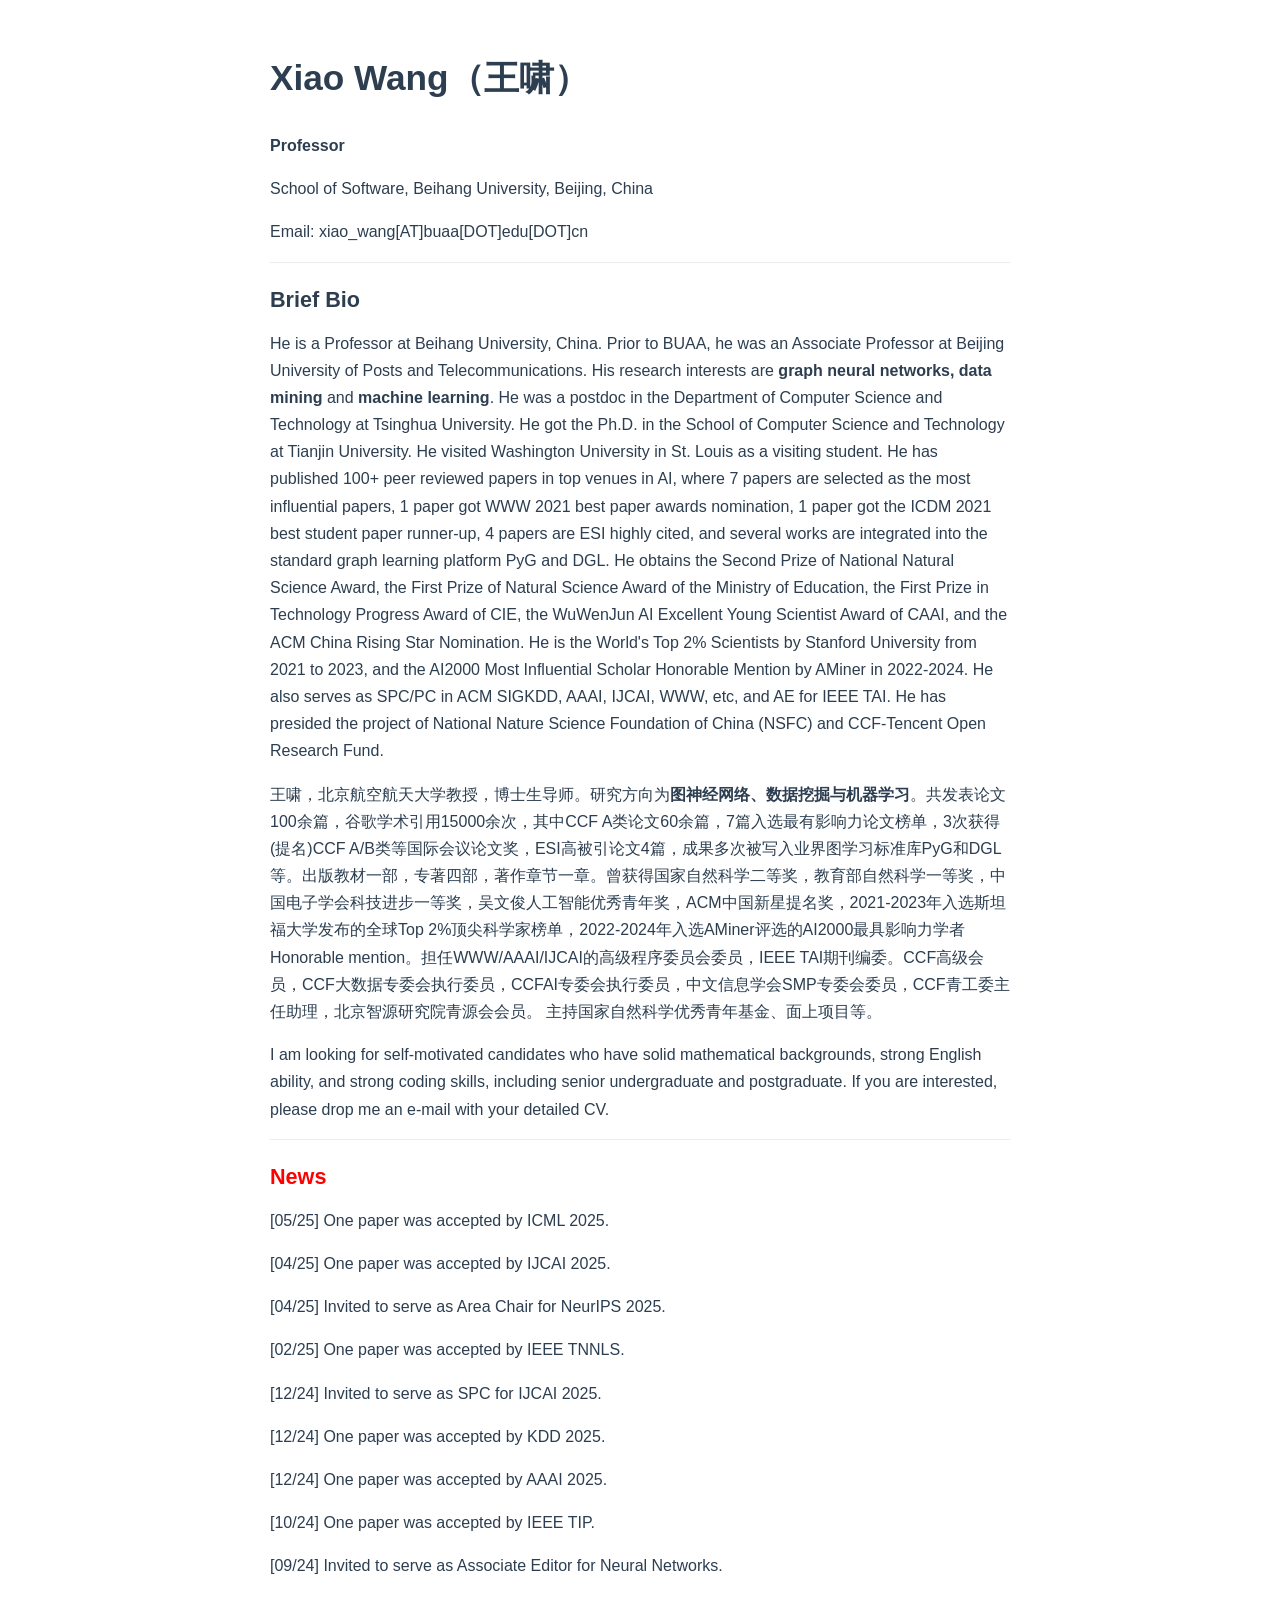
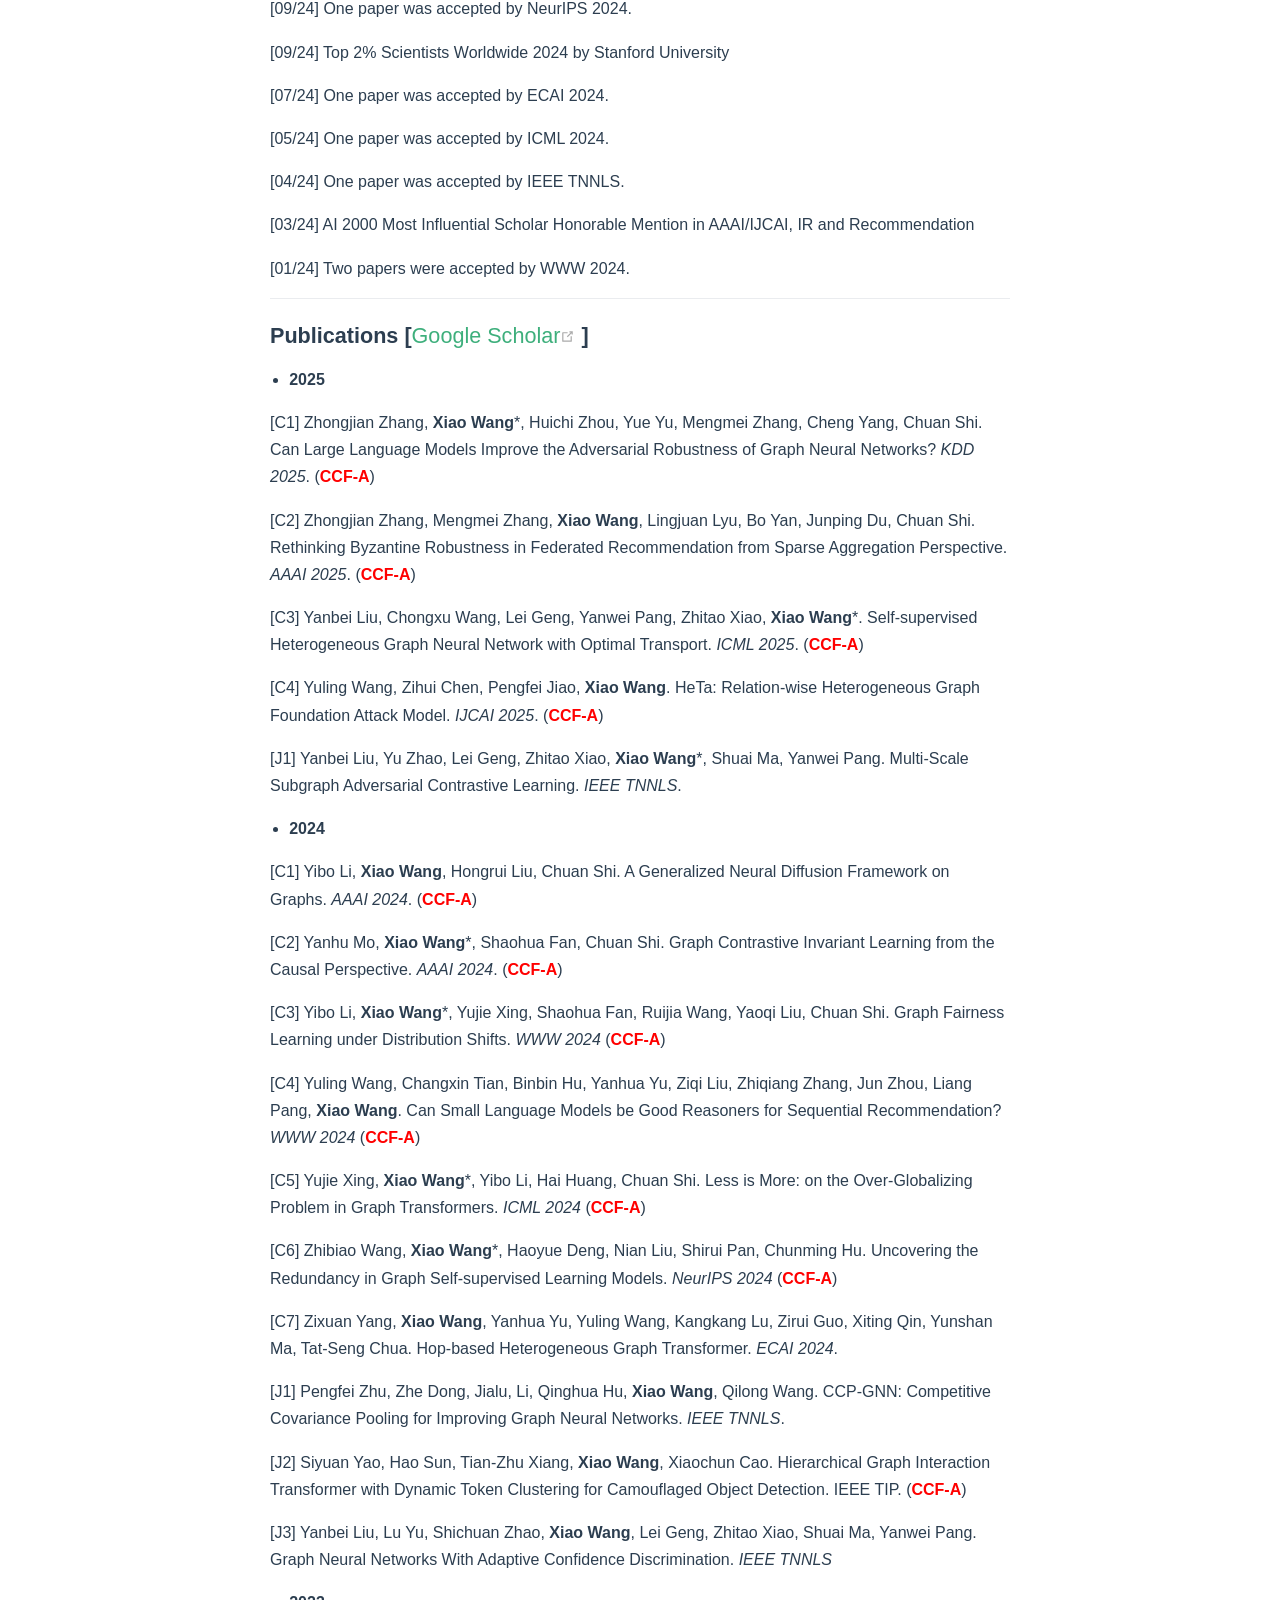
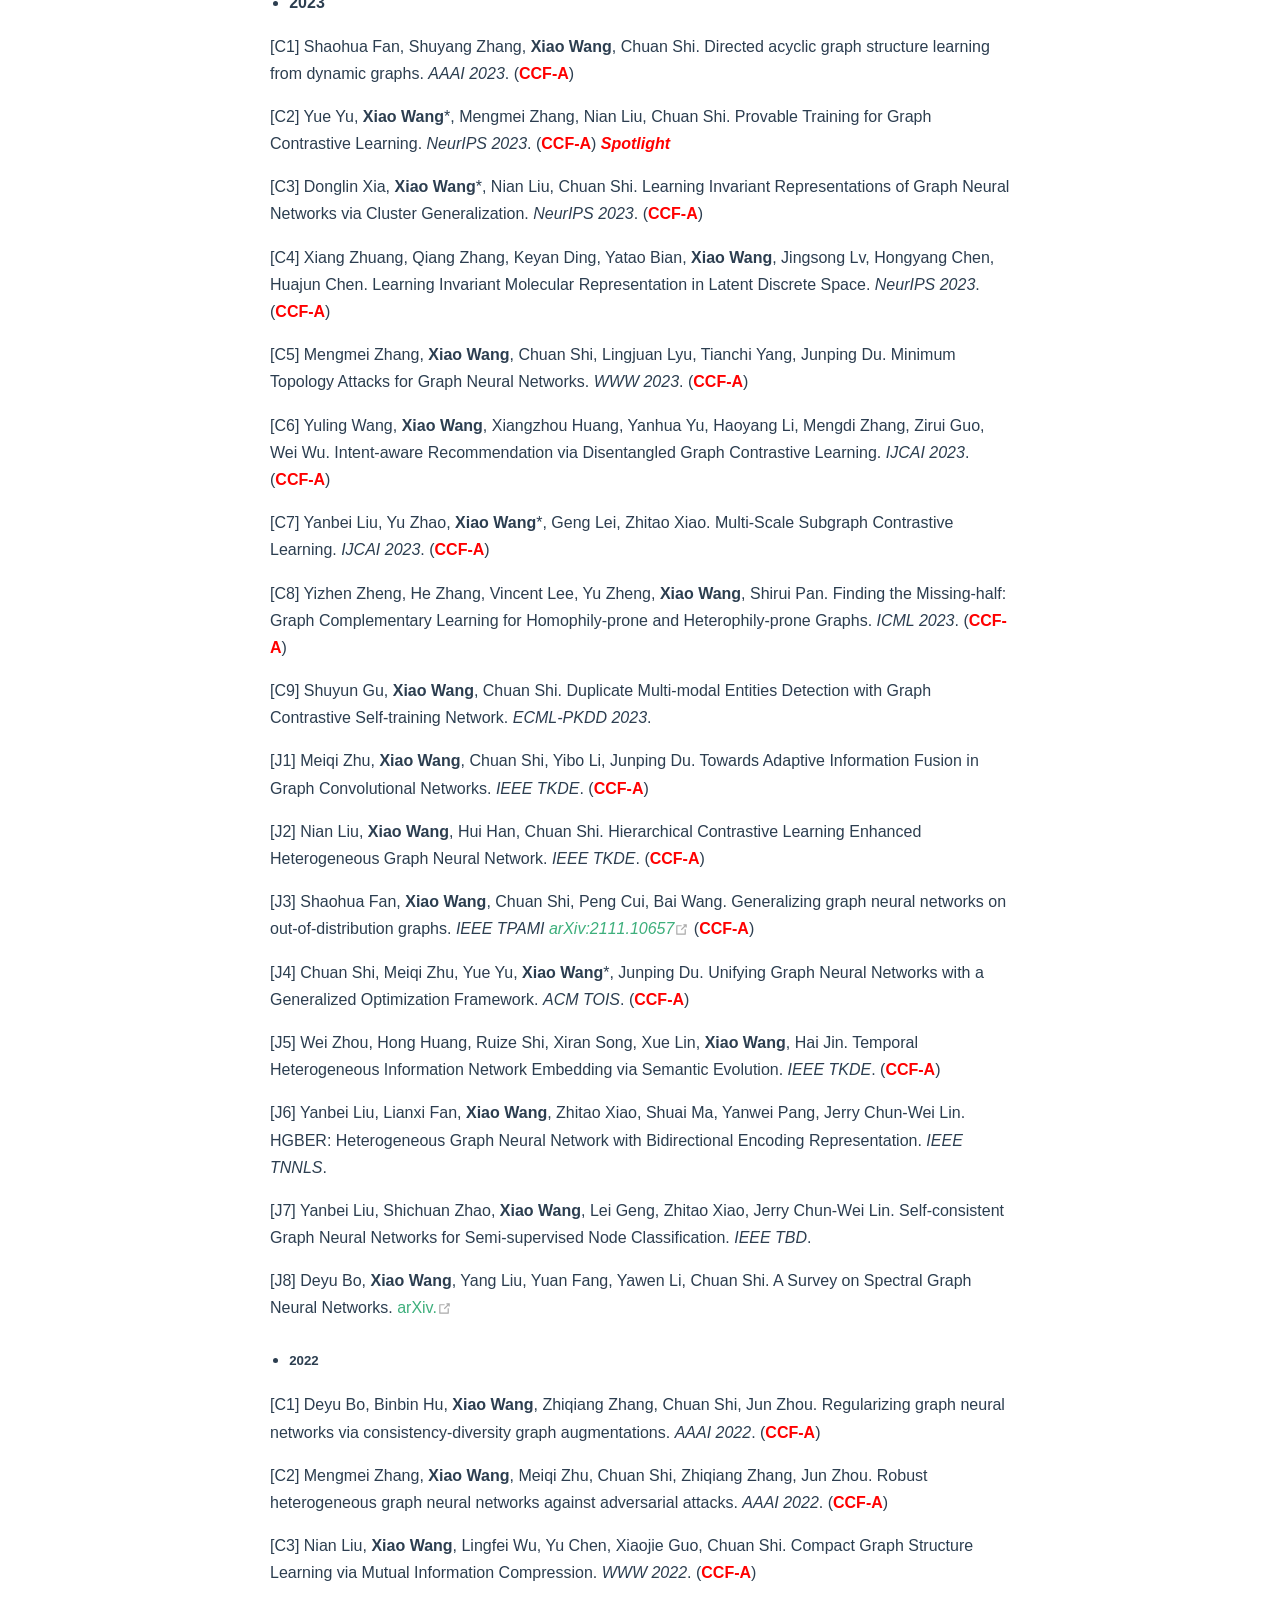
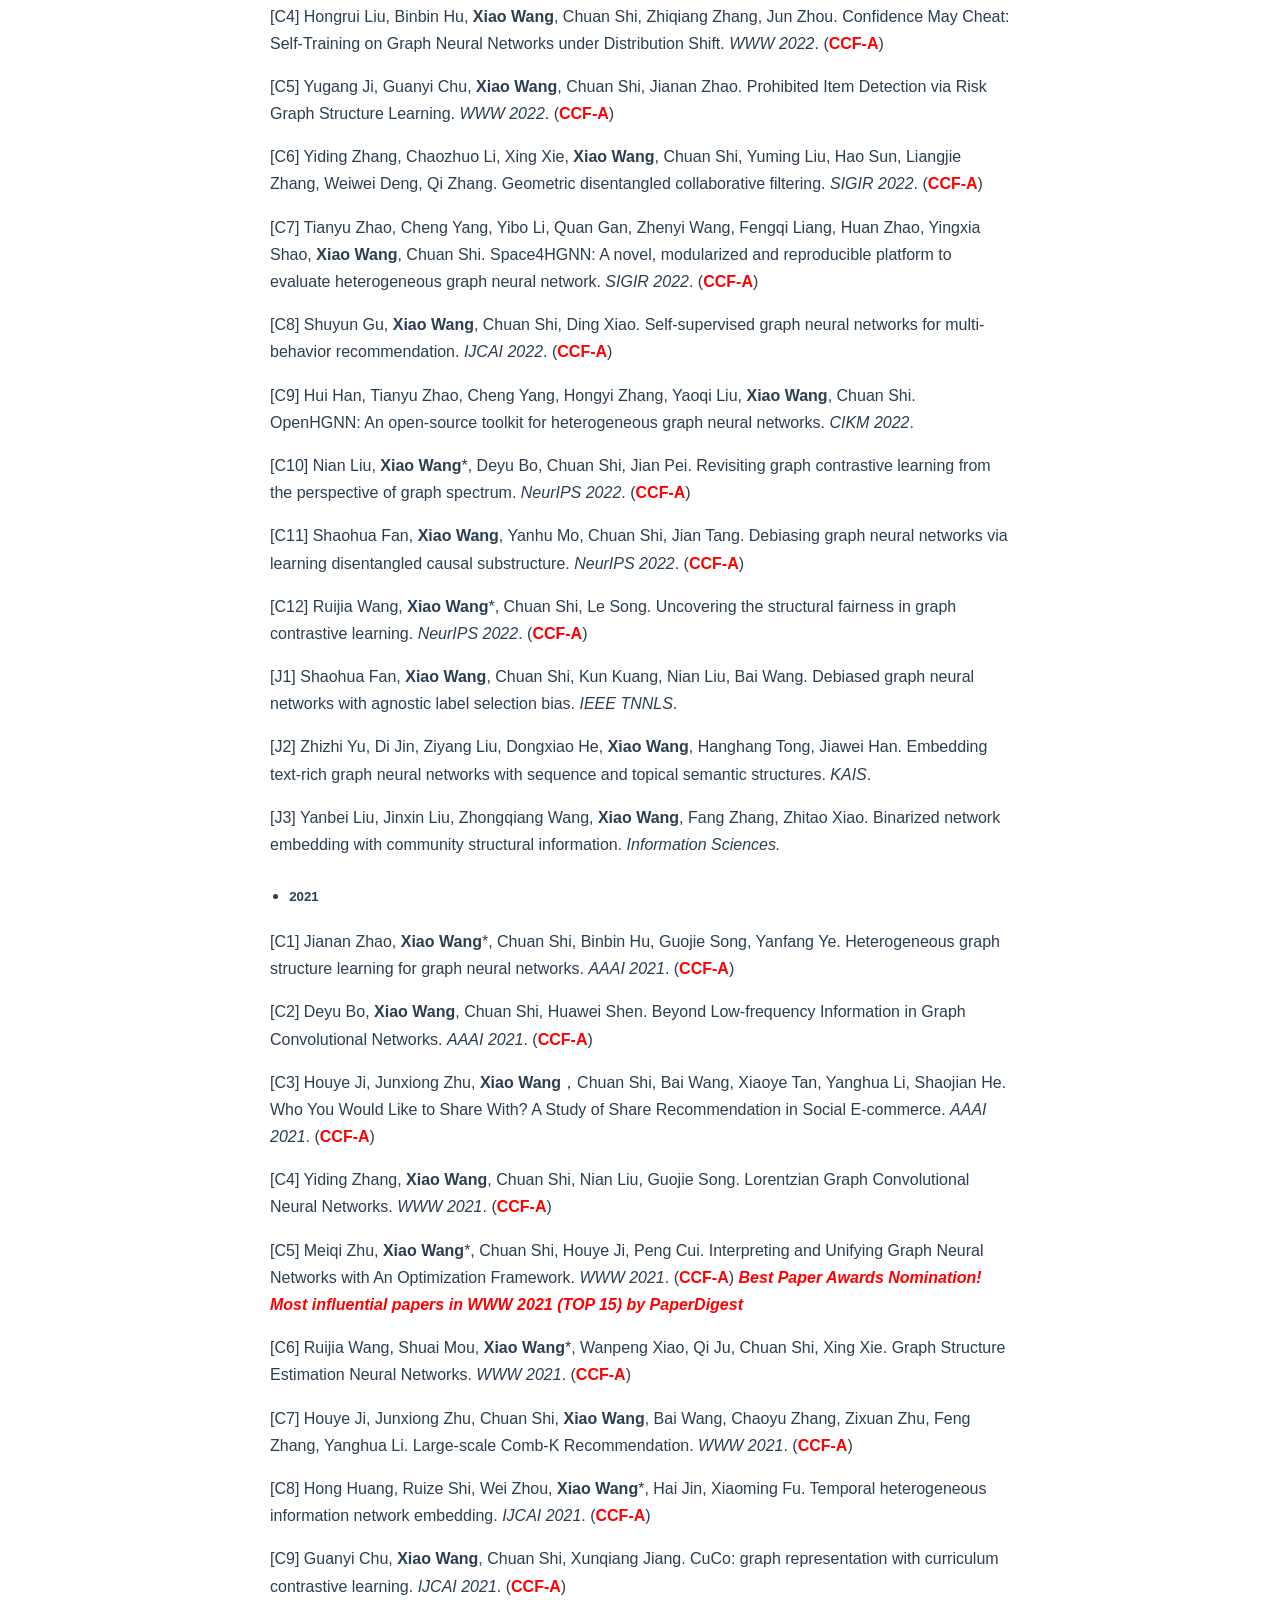
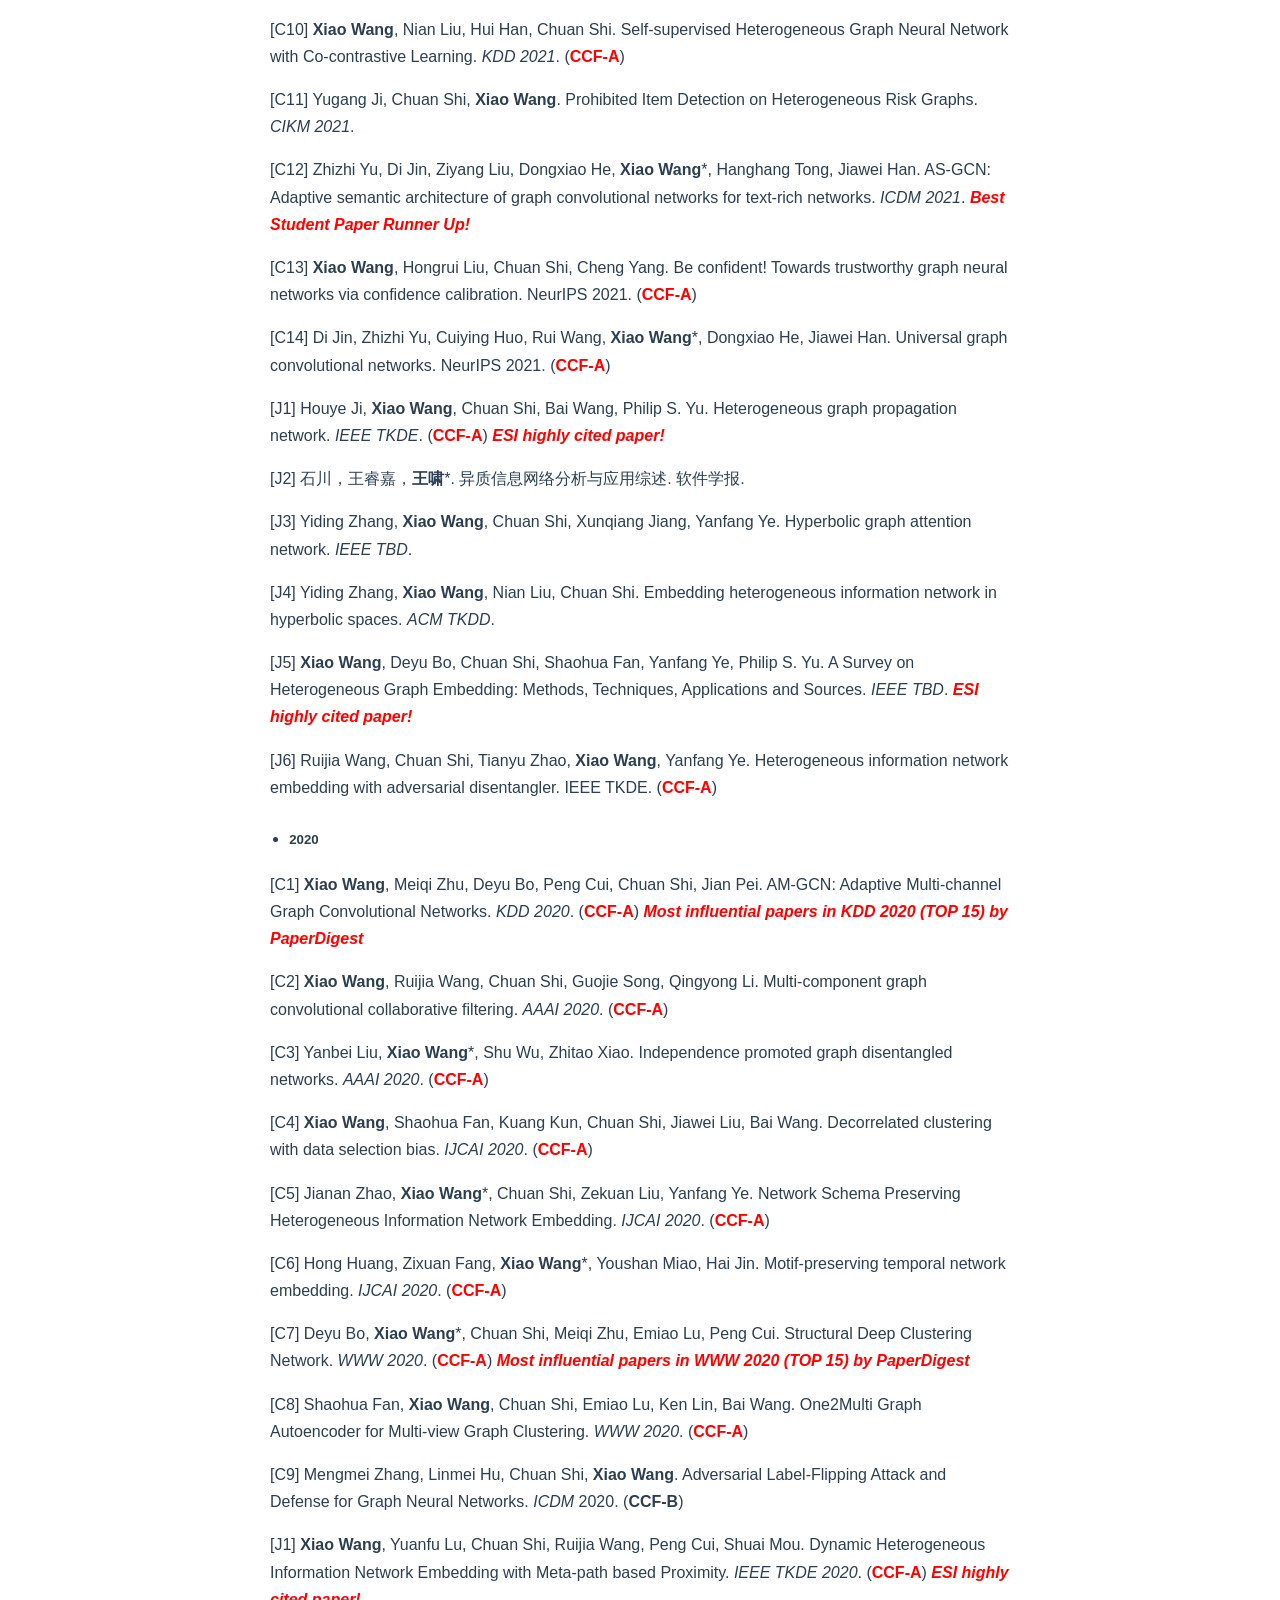
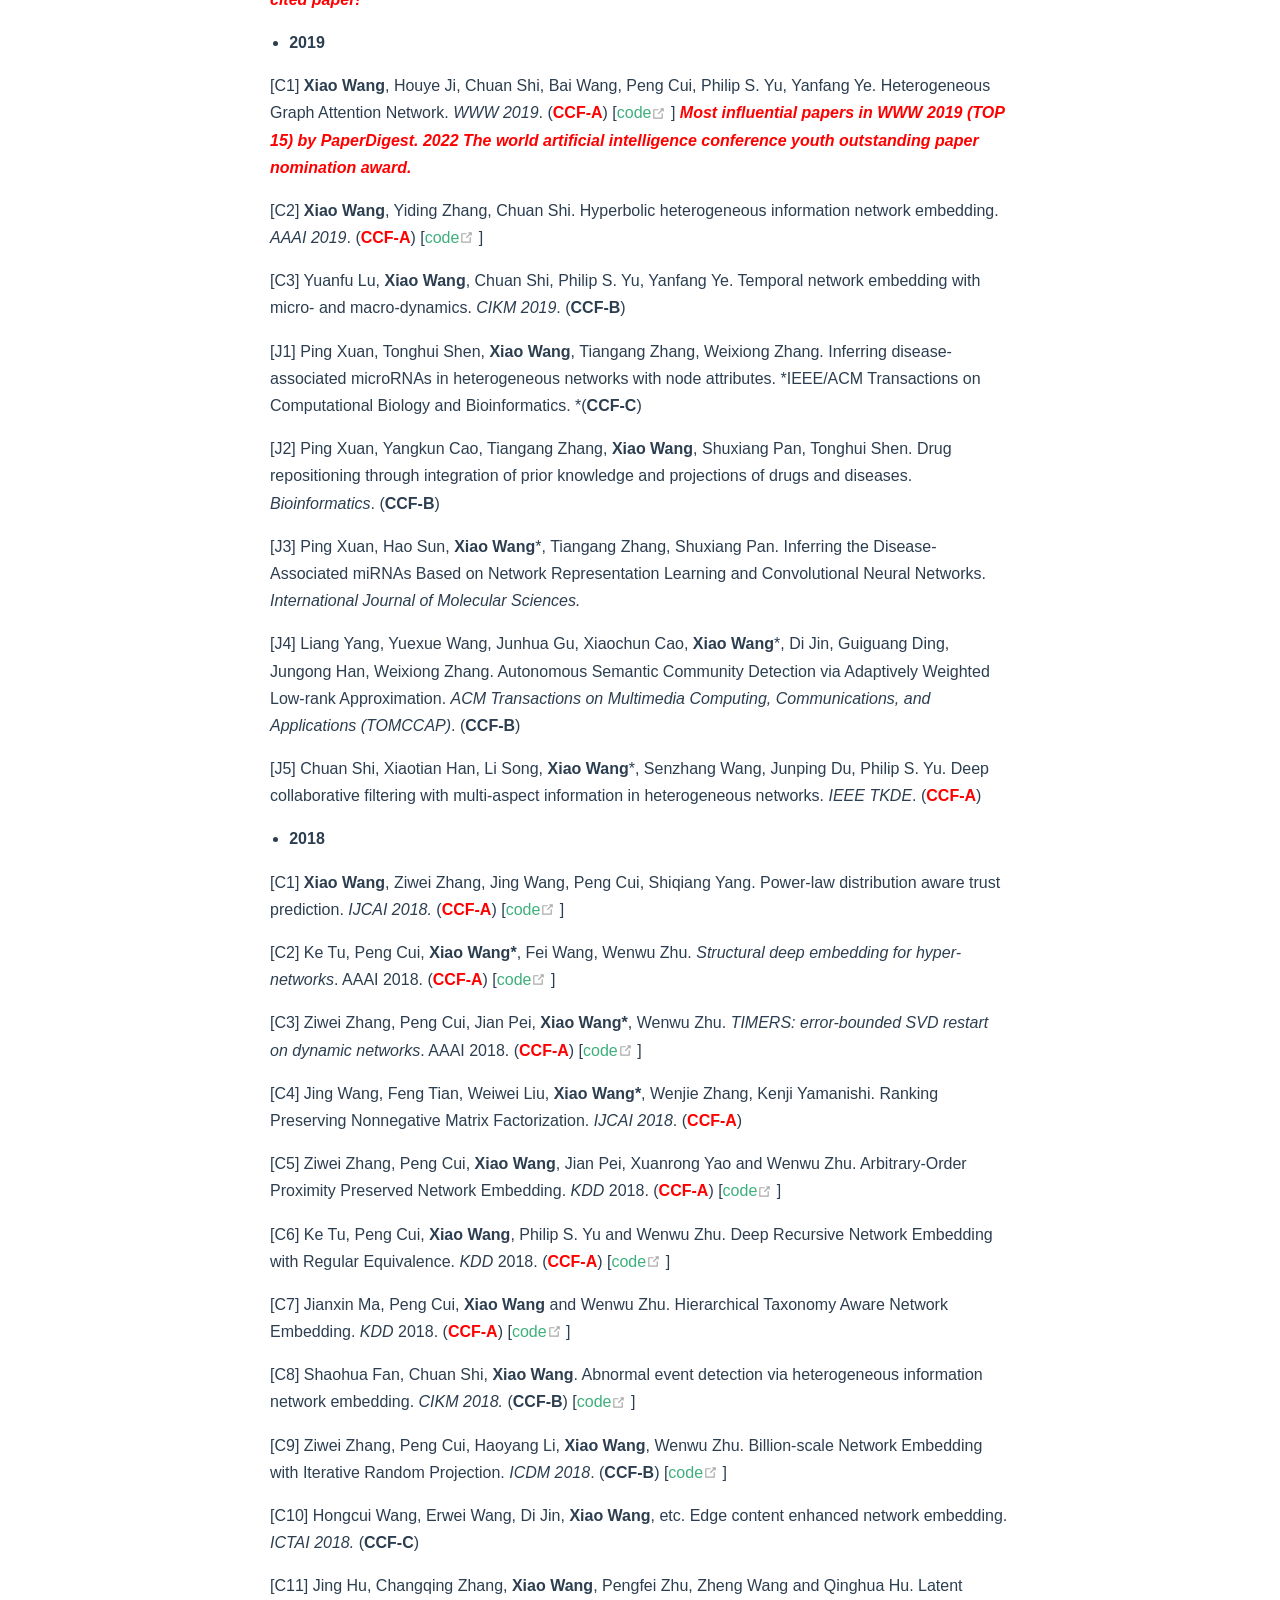
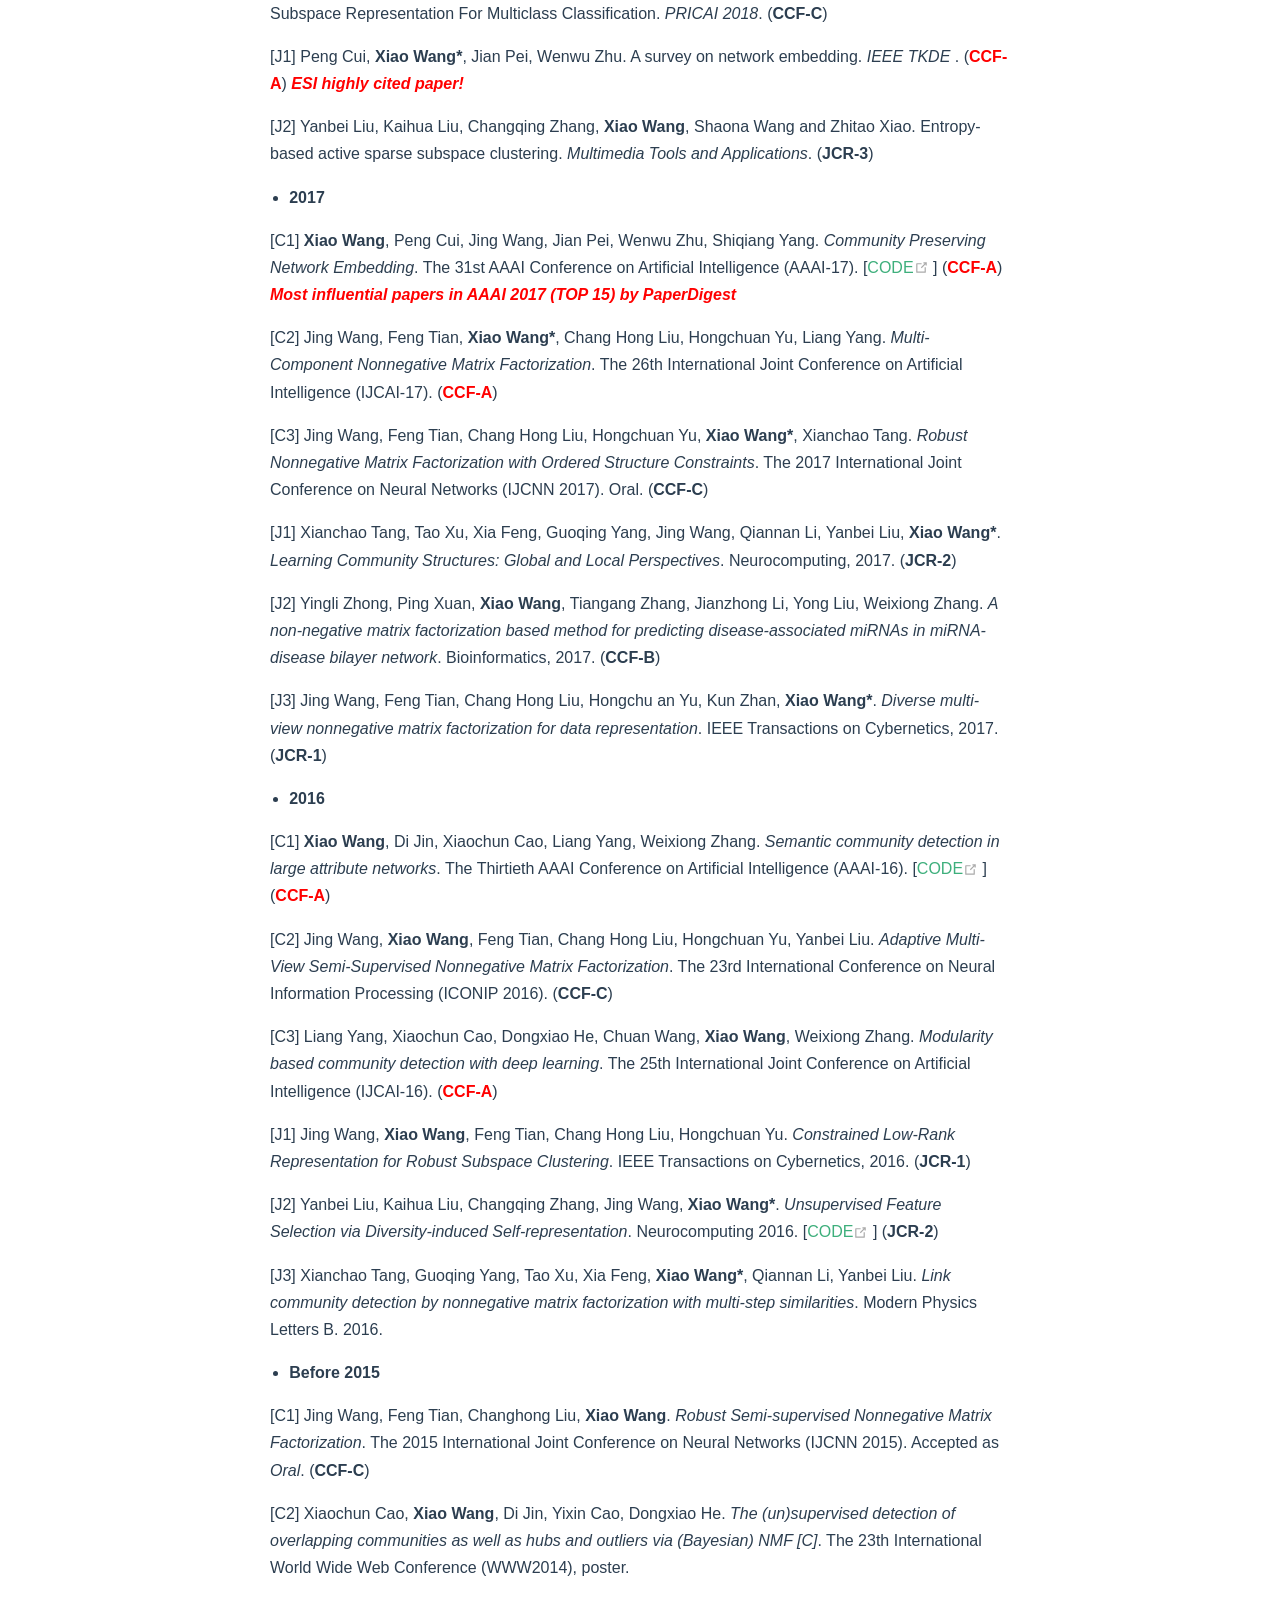
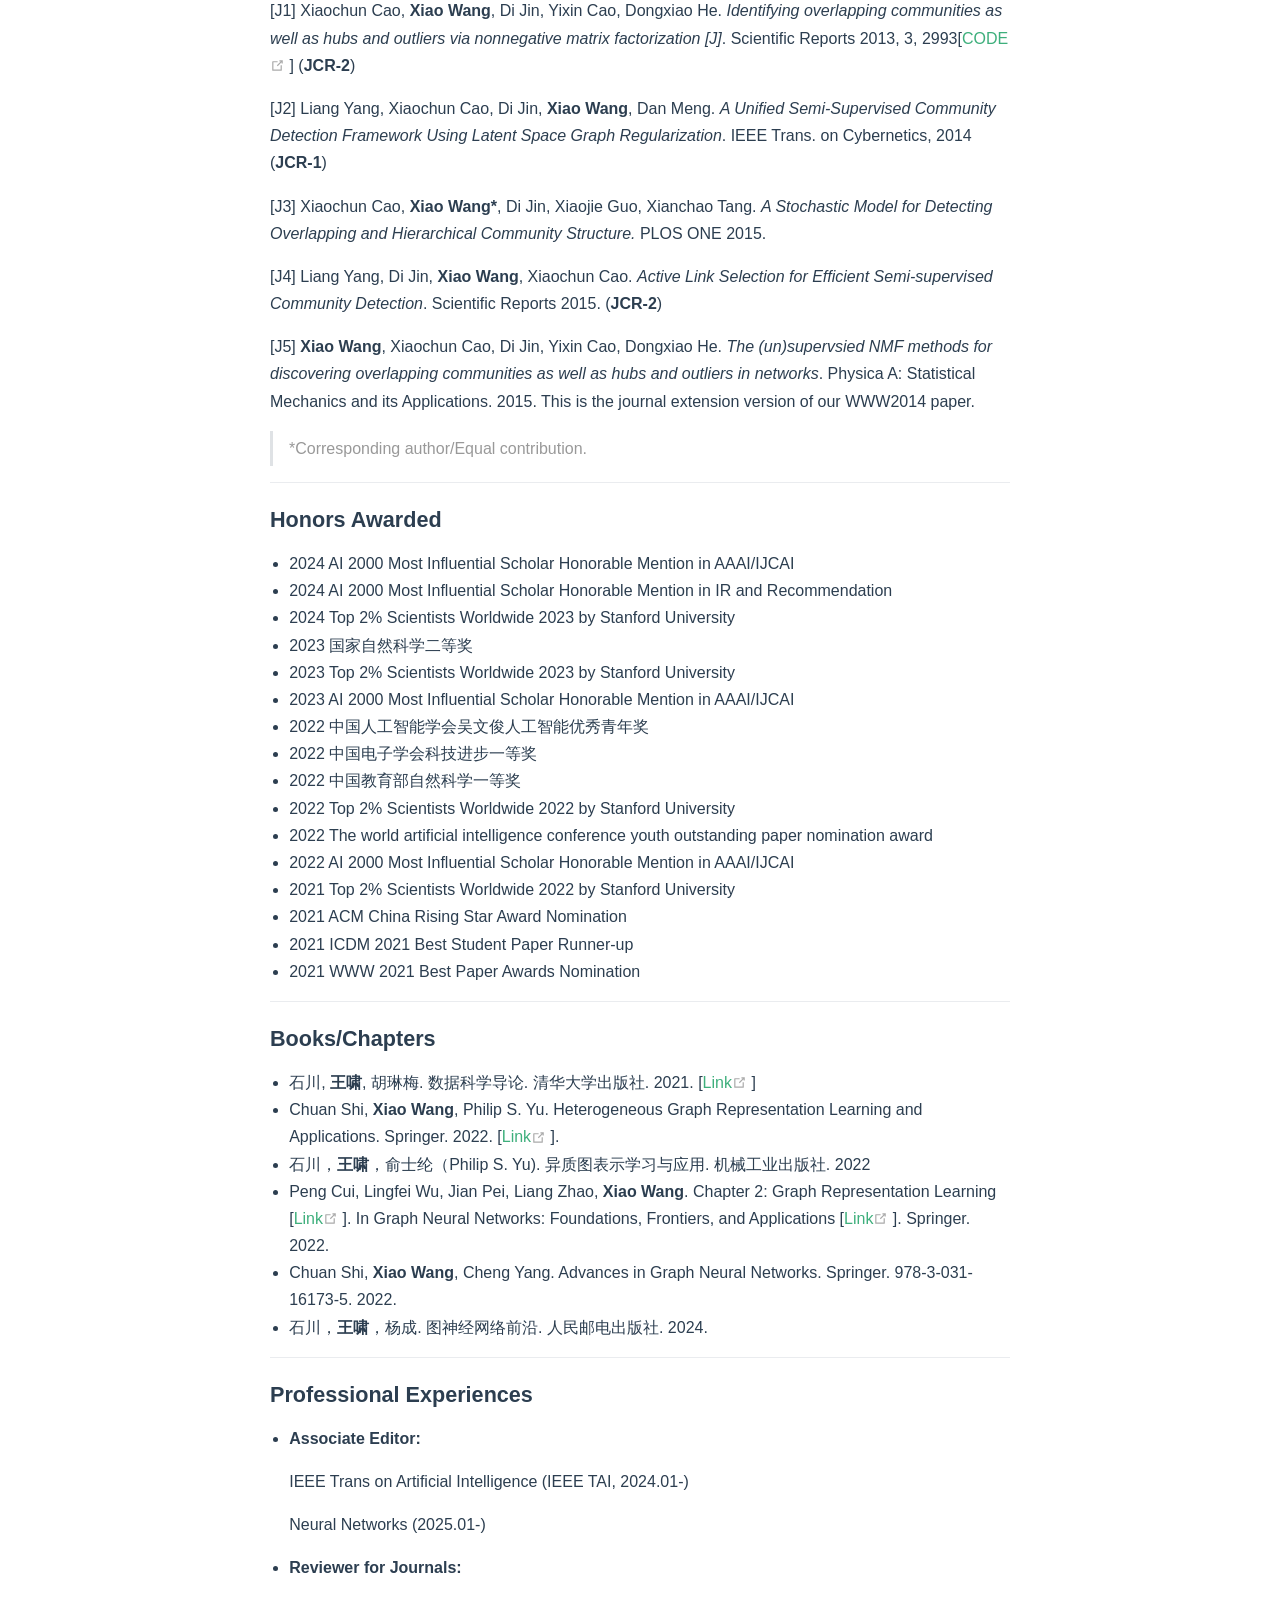
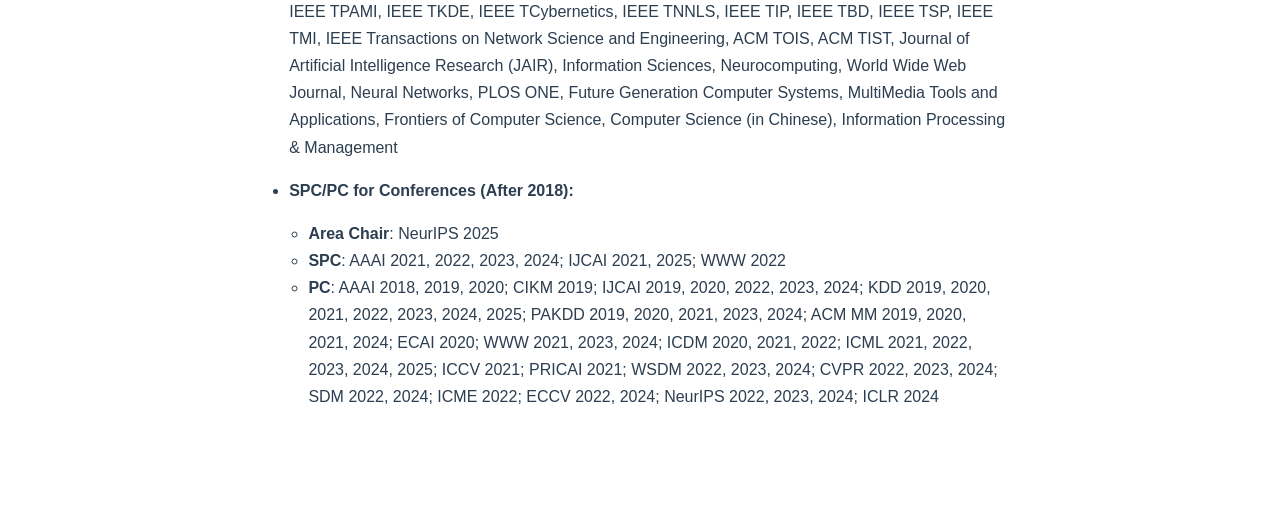
==== commit 4eb1946a: "deploy" ====
--- a/index.html
+++ b/index.html
@@ -8,11 +8,11 @@
     
     <meta name="description" content="">
     
-    <link rel="preload" href="./assets/css/0.styles.a509adbc.css" as="style"><link rel="preload" href="./assets/js/app.0a459abd.js" as="script"><link rel="preload" href="./assets/js/2.15753625.js" as="script"><link rel="preload" href="./assets/js/22.c5611c72.js" as="script"><link rel="prefetch" href="./assets/js/1.85f96e45.js"><link rel="prefetch" href="./assets/js/10.6be6a8e9.js"><link rel="prefetch" href="./assets/js/11.70404eb5.js"><link rel="prefetch" href="./assets/js/12.69fc59a1.js"><link rel="prefetch" href="./assets/js/13.38aee4da.js"><link rel="prefetch" href="./assets/js/14.d371b4a1.js"><link rel="prefetch" href="./assets/js/15.851ef665.js"><link rel="prefetch" href="./assets/js/16.ee28f8af.js"><link rel="prefetch" href="./assets/js/17.64f14a0d.js"><link rel="prefetch" href="./assets/js/18.835156c0.js"><link rel="prefetch" href="./assets/js/19.1492cb57.js"><link rel="prefetch" href="./assets/js/20.dcdc2c9b.js"><link rel="prefetch" href="./assets/js/21.ddfae5da.js"><link rel="prefetch" href="./assets/js/3.c1ac1183.js"><link rel="prefetch" href="./assets/js/4.bb08ef7b.js"><link rel="prefetch" href="./assets/js/5.8ece4ffe.js"><link rel="prefetch" href="./assets/js/6.810ac662.js"><link rel="prefetch" href="./assets/js/7.ace25d64.js"><link rel="prefetch" href="./assets/js/vendors~docsearch.5e19b665.js">
+    <link rel="preload" href="./assets/css/0.styles.a509adbc.css" as="style"><link rel="preload" href="./assets/js/app.a6aaff14.js" as="script"><link rel="preload" href="./assets/js/2.15753625.js" as="script"><link rel="preload" href="./assets/js/22.c99e21dc.js" as="script"><link rel="prefetch" href="./assets/js/1.85f96e45.js"><link rel="prefetch" href="./assets/js/10.6be6a8e9.js"><link rel="prefetch" href="./assets/js/11.70404eb5.js"><link rel="prefetch" href="./assets/js/12.69fc59a1.js"><link rel="prefetch" href="./assets/js/13.38aee4da.js"><link rel="prefetch" href="./assets/js/14.d371b4a1.js"><link rel="prefetch" href="./assets/js/15.851ef665.js"><link rel="prefetch" href="./assets/js/16.ee28f8af.js"><link rel="prefetch" href="./assets/js/17.64f14a0d.js"><link rel="prefetch" href="./assets/js/18.835156c0.js"><link rel="prefetch" href="./assets/js/19.1492cb57.js"><link rel="prefetch" href="./assets/js/20.dcdc2c9b.js"><link rel="prefetch" href="./assets/js/21.ddfae5da.js"><link rel="prefetch" href="./assets/js/3.c1ac1183.js"><link rel="prefetch" href="./assets/js/4.bb08ef7b.js"><link rel="prefetch" href="./assets/js/5.8ece4ffe.js"><link rel="prefetch" href="./assets/js/6.810ac662.js"><link rel="prefetch" href="./assets/js/7.ace25d64.js"><link rel="prefetch" href="./assets/js/vendors~docsearch.5e19b665.js">
     <link rel="stylesheet" href="./assets/css/0.styles.a509adbc.css">
   </head>
   <body>
-    <div id="app" data-server-rendered="true"><div class="theme-container no-navbar no-sidebar"><!----> <div class="sidebar-mask"></div> <aside class="sidebar"><!---->  <!----> </aside> <main class="page"> <div class="theme-default-content content__default"><h1 id="xiao-wang-王啸"><a href="#xiao-wang-王啸" class="header-anchor">#</a> Xiao Wang（王啸）</h1> <p><strong>Professor</strong></p> <p>School of Software, Beihang University, Beijing, China</p> <p>Email: xiao_wang[AT]buaa[DOT]edu[DOT]cn</p> <hr> <h3 id="brief-bio"><a href="#brief-bio" class="header-anchor">#</a> <span id="Biography">Brief Bio</span></h3> <p>He is a Professor at Beihang University, China. Prior to BUAA, he was an Associate Professor at Beijing University of Posts and Telecommunications. His research interests are <strong>graph neural networks, data mining</strong> and <strong>machine learning</strong>. He was a postdoc in the Department of Computer Science and Technology at Tsinghua University. He got the Ph.D. in the School of Computer Science and Technology at Tianjin University. He visited Washington University in St. Louis as a visiting student. He has published 100+ peer reviewed papers in top venues in AI, where 7 papers are selected as the most influential papers, 1 paper got WWW 2021 best paper awards nomination, 1 paper got the ICDM 2021 best student paper runner-up, 4 papers are ESI highly cited, and several works are integrated into the standard graph learning platform PyG and DGL. He obtains the Second Prize of National Natural Science Award, the First Prize of Natural Science Award of the Ministry of Education, the First Prize in Technology Progress Award of CIE, the WuWenJun AI Excellent Young Scientist Award of CAAI, and the ACM China Rising Star Nomination. He is the World's Top 2% Scientists by Stanford University from 2021 to 2023, and the AI2000 Most Influential Scholar Honorable Mention by AMiner in 2022-2024. He also serves as SPC/PC in ACM SIGKDD, AAAI, IJCAI, WWW, etc, and AE for IEEE TAI. He has presided the project of National Nature Science Foundation of China (NSFC) and CCF-Tencent Open Research Fund.</p> <p>王啸，北京航空航天大学教授，博士生导师。研究方向为<strong>图神经网络、数据挖掘与机器学习</strong>。共发表论文100余篇，谷歌学术引用13000余次，其中CCF A类论文60余篇，7篇入选最有影响力论文榜单，3次获得(提名)CCF A/B类等国际会议论文奖，ESI高被引论文4篇，成果多次被写入业界图学习标准库PyG和DGL等。出版教材一部，专著四部，著作章节一章。曾获得国家自然科学二等奖，教育部自然科学一等奖，中国电子学会科技进步一等奖，吴文俊人工智能优秀青年奖，ACM中国新星提名奖，2021-2023年入选斯坦福大学发布的全球Top 2%顶尖科学家榜单，2022-2024年入选AMiner评选的AI2000最具影响力学者Honorable mention。担任WWW/AAAI/IJCAI的高级程序委员会委员，IEEE TAI期刊编委。CCF高级会员，CCF大数据专委会执行委员，CCFAI专委会执行委员，中文信息学会SMP专委会委员，CCF青工委主任助理，北京智源研究院青源会会员。 主持国家自然科学优秀青年基金、面上项目等。</p> <p>I am looking for self-motivated candidates who have solid mathematical backgrounds, strong English ability, and strong coding skills, including senior undergraduate and postgraduate. If you are interested, please drop me an e-mail with your detailed CV.</p> <hr> <h3 id="news"><a href="#news" class="header-anchor">#</a> <font color="red"><span id="News">News</span></font></h3> <p>[02/25] One paper was accepted by IEEE TNNLS.</p> <p>[12/24] Invited to serve as SPC for IJCAI 2025.</p> <p>[12/24] One paper was accepted by KDD 2025.</p> <p>[12/24] One paper was accepted by AAAI 2025.</p> <p>[10/24] One paper was accepted by IEEE TIP.</p> <p>[09/24] Invited to serve as Associate Editor for Neural Networks.</p> <p>[09/24] One paper was accepted by NeurIPS 2024.</p> <p>[09/24] Top 2% Scientists Worldwide 2024 by Stanford University</p> <p>[07/24] One paper was accepted by ECAI 2024.</p> <p>[05/24] One paper was accepted by ICML 2024.</p> <p>[04/24] One paper was accepted by IEEE TNNLS.</p> <p>[03/24] AI 2000 Most Influential Scholar Honorable Mention in AAAI/IJCAI, IR and Recommendation</p> <p>[01/24] Two papers were accepted by WWW 2024.</p> <p>[12/23] Invited to serve as Associate Editor for IEEE TAI.</p> <p>[12/23] Two papers were accepted by AAAI 2024.</p> <p>[11/23] One paper was accepted by ACM TOIS.</p> <hr> <h3 id="publications-google-scholar"><a href="#publications-google-scholar" class="header-anchor">#</a> Publications [<a href="http://scholar.google.com/citations?user=MnzarAQAAAAJ&amp;hl=zh-CN" target="_blank" rel="noopener noreferrer">Google Scholar<span><svg xmlns="http://www.w3.org/2000/svg" aria-hidden="true" focusable="false" x="0px" y="0px" viewBox="0 0 100 100" width="15" height="15" class="icon outbound"><path fill="currentColor" d="M18.8,85.1h56l0,0c2.2,0,4-1.8,4-4v-32h-8v28h-48v-48h28v-8h-32l0,0c-2.2,0-4,1.8-4,4v56C14.8,83.3,16.6,85.1,18.8,85.1z"></path> <polygon fill="currentColor" points="45.7,48.7 51.3,54.3 77.2,28.5 77.2,37.2 85.2,37.2 85.2,14.9 62.8,14.9 62.8,22.9 71.5,22.9"></polygon></svg> <span class="sr-only">(opens new window)</span></span></a>]</h3> <ul><li><strong>2025</strong></li></ul> <p>[C1] Zhongjian Zhang, <strong>Xiao Wang</strong>*, Huichi Zhou, Yue Yu, Mengmei Zhang, Cheng Yang, Chuan Shi. Can Large Language Models Improve the Adversarial Robustness of Graph NeuralNetworks? <em>KDD 2025</em>. (<strong><font color="red">CCF-A</font></strong>)</p> <p>[C2] Zhongjian Zhang, Mengmei Zhang, <strong>Xiao Wang</strong>, Lingjuan Lyu, Bo Yan, Junping Du, Chuan Shi. Rethinking Byzantine Robustness in Federated Recommendation from Sparse Aggregation Perspective. <em>AAAI 2025</em>.  (<strong><font color="red">CCF-A</font></strong>)</p> <p>[J1] Yanbei Liu, Yu Zhao, Lei Geng, Zhitao Xiao, <strong>Xiao Wang</strong>*, Shuai Ma, Yanwei Pang. Multi-Scale Subgraph Adversarial Contrastive Learning. <em>IEEE TNNLS</em>.</p> <ul><li><strong>2024</strong></li></ul> <p>[C1] Yibo Li, <strong>Xiao Wang</strong>, Hongrui Liu, Chuan Shi. A Generalized Neural Diffusion Framework on Graphs. <em>AAAI 2024</em>. (<strong><font color="red">CCF-A</font></strong>)</p> <p>[C2] Yanhu Mo, <strong>Xiao Wang</strong>*,  Shaohua Fan, Chuan Shi. Graph Contrastive Invariant Learning from the Causal Perspective. <em>AAAI 2024</em>. (<strong><font color="red">CCF-A</font></strong>)</p> <p>[C3] Yibo Li, <strong>Xiao Wang</strong>*, Yujie Xing, Shaohua Fan, Ruijia Wang, Yaoqi Liu, Chuan Shi. Graph Fairness Learning under Distribution Shifts. <em>WWW 2024</em> (<strong><font color="red">CCF-A</font></strong>)</p> <p>[C4] Yuling Wang, Changxin Tian, Binbin Hu, Yanhua Yu, Ziqi Liu, Zhiqiang Zhang, Jun Zhou, Liang Pang, <strong>Xiao Wang</strong>. Can Small Language Models be Good Reasoners for Sequential Recommendation? <em>WWW 2024</em> (<strong><font color="red">CCF-A</font></strong>)</p> <p>[C5] Yujie Xing, <strong>Xiao Wang</strong>*, Yibo Li, Hai Huang, Chuan Shi. Less is More: on the Over-Globalizing Problem in Graph Transformers. <em>ICML 2024</em> (<strong><font color="red">CCF-A</font></strong>)</p> <p>[C6] Zhibiao Wang, <strong>Xiao Wang</strong>*, Haoyue Deng, Nian Liu, Shirui Pan, Chunming Hu. Uncovering the Redundancy in Graph Self-supervised Learning Models. <em>NeurIPS 2024</em> (<strong><font color="red">CCF-A</font></strong>)</p> <p>[C7] Zixuan Yang, <strong>Xiao Wang</strong>, Yanhua Yu, Yuling Wang, Kangkang Lu, Zirui Guo, Xiting Qin, Yunshan Ma, Tat-Seng Chua. Hop-based Heterogeneous Graph Transformer. <em>ECAI 2024</em>.</p> <p>[J1] Pengfei Zhu, Zhe Dong, Jialu, Li, Qinghua Hu, <strong>Xiao Wang</strong>, Qilong Wang. CCP-GNN: Competitive Covariance Pooling for Improving Graph Neural Networks. <em>IEEE TNNLS</em>.</p> <p>[J2] Siyuan Yao, Hao Sun, Tian-Zhu Xiang, <strong>Xiao Wang</strong>, Xiaochun Cao. Hierarchical Graph Interaction Transformer with Dynamic Token Clustering for Camouflaged Object Detection. IEEE TIP. (<strong><font color="red">CCF-A</font></strong>)</p> <p>[J3] Yanbei Liu, Lu Yu, Shichuan Zhao, <strong>Xiao Wang</strong>, Lei Geng, Zhitao Xiao, Shuai Ma, Yanwei Pang. Graph Neural Networks With Adaptive Confidence Discrimination. <em>IEEE TNNLS</em></p> <ul><li><strong>2023</strong></li></ul> <p>[C1] Shaohua Fan, Shuyang Zhang, <strong>Xiao Wang</strong>, Chuan Shi. Directed acyclic graph structure learning from dynamic graphs. <em>AAAI 2023</em>. (<strong><font color="red">CCF-A</font></strong>)</p> <p>[C2] Yue Yu, <strong>Xiao Wang</strong>*, Mengmei Zhang, Nian Liu, Chuan Shi. Provable Training for Graph Contrastive Learning. <em>NeurIPS 2023</em>. (<strong><font color="red">CCF-A</font></strong>) <em><strong><font color="red">Spotlight</font></strong></em></p> <p>[C3] Donglin Xia, <strong>Xiao Wang</strong>*, Nian Liu, Chuan Shi. Learning Invariant Representations of Graph Neural Networks via Cluster Generalization. <em>NeurIPS 2023</em>. (<strong><font color="red">CCF-A</font></strong>)</p> <p>[C4] Xiang Zhuang, Qiang Zhang, Keyan Ding, Yatao Bian, <strong>Xiao Wang</strong>, Jingsong Lv, Hongyang Chen, Huajun Chen. Learning Invariant Molecular Representation in Latent Discrete Space. <em>NeurIPS 2023</em>. (<strong><font color="red">CCF-A</font></strong>)</p> <p>[C5] Mengmei Zhang, <strong>Xiao Wang</strong>, Chuan Shi, Lingjuan Lyu, Tianchi Yang, Junping Du. Minimum Topology Attacks for Graph Neural Networks. <em>WWW 2023</em>. (<strong><font color="red">CCF-A</font></strong>)</p> <p>[C6] Yuling Wang, <strong>Xiao Wang</strong>, Xiangzhou Huang, Yanhua Yu, Haoyang Li, Mengdi Zhang, Zirui Guo, Wei Wu. Intent-aware Recommendation via Disentangled Graph Contrastive Learning. <em>IJCAI 2023</em>. (<strong><font color="red">CCF-A</font></strong>)</p> <p>[C7] Yanbei Liu, Yu Zhao, <strong>Xiao Wang</strong>*, Geng Lei, Zhitao Xiao. Multi-Scale Subgraph Contrastive Learning. <em>IJCAI 2023</em>. (<strong><font color="red">CCF-A</font></strong>)</p> <p>[C8] Yizhen Zheng, He Zhang, Vincent Lee, Yu Zheng, <strong>Xiao Wang</strong>, Shirui Pan. Finding the Missing-half: Graph Complementary Learning for Homophily-prone and Heterophily-prone Graphs. <em>ICML 2023</em>. (<strong><font color="red">CCF-A</font></strong>)</p> <p>[C9] Shuyun Gu, <strong>Xiao Wang</strong>, Chuan Shi. Duplicate Multi-modal Entities Detection with Graph Contrastive Self-training Network. <em>ECML-PKDD 2023</em>.</p> <p>[J1] Meiqi Zhu, <strong>Xiao Wang</strong>, Chuan Shi, Yibo Li, Junping Du. Towards Adaptive Information Fusion in Graph Convolutional Networks. <em>IEEE TKDE</em>. (<strong><font color="red">CCF-A</font></strong>)</p> <p>[J2] Nian Liu, <strong>Xiao Wang</strong>, Hui Han, Chuan Shi. Hierarchical Contrastive Learning Enhanced Heterogeneous Graph Neural Network. <em>IEEE TKDE</em>. (<strong><font color="red">CCF-A</font></strong>)</p> <p>[J3] Shaohua Fan, <strong>Xiao Wang</strong>, Chuan Shi, Peng Cui, Bai Wang. Generalizing graph neural networks on out-of-distribution graphs. <em>IEEE TPAMI</em> <em><a href="https://arxiv.org/abs/2111.10657" target="_blank" rel="noopener noreferrer">arXiv:2111.10657<span><svg xmlns="http://www.w3.org/2000/svg" aria-hidden="true" focusable="false" x="0px" y="0px" viewBox="0 0 100 100" width="15" height="15" class="icon outbound"><path fill="currentColor" d="M18.8,85.1h56l0,0c2.2,0,4-1.8,4-4v-32h-8v28h-48v-48h28v-8h-32l0,0c-2.2,0-4,1.8-4,4v56C14.8,83.3,16.6,85.1,18.8,85.1z"></path> <polygon fill="currentColor" points="45.7,48.7 51.3,54.3 77.2,28.5 77.2,37.2 85.2,37.2 85.2,14.9 62.8,14.9 62.8,22.9 71.5,22.9"></polygon></svg> <span class="sr-only">(opens new window)</span></span></a></em> (<strong><font color="red">CCF-A</font></strong>)</p> <p>[J4] Chuan Shi, Meiqi Zhu, Yue Yu, <strong>Xiao Wang</strong>*, Junping Du. Unifying Graph Neural Networks with a Generalized Optimization Framework. <em>ACM TOIS</em>. (<strong><font color="red">CCF-A</font></strong>)</p> <p>[J5] Wei Zhou, Hong Huang, Ruize Shi, Xiran Song, Xue Lin, <strong>Xiao Wang</strong>, Hai Jin. Temporal Heterogeneous Information Network Embedding via Semantic Evolution. <em>IEEE TKDE</em>. (<strong><font color="red">CCF-A</font></strong>)</p> <p>[J6] Yanbei Liu, Lianxi Fan, <strong>Xiao Wang</strong>, Zhitao Xiao, Shuai Ma, Yanwei Pang, Jerry Chun-Wei Lin. HGBER: Heterogeneous Graph Neural Network with Bidirectional Encoding Representation. <em>IEEE TNNLS</em>.</p> <p>[J7] Yanbei Liu, Shichuan Zhao, <strong>Xiao Wang</strong>, Lei Geng, Zhitao Xiao, Jerry Chun-Wei Lin. Self-consistent Graph Neural Networks for Semi-supervised Node Classification. <em>IEEE TBD</em>.</p> <p>[J8] Deyu Bo, <strong>Xiao Wang</strong>, Yang Liu, Yuan Fang, Yawen Li, Chuan Shi. A Survey on Spectral Graph Neural Networks. <a href="https://arxiv.org/pdf/2302.05631.pdf" target="_blank" rel="noopener noreferrer">arXiv.<span><svg xmlns="http://www.w3.org/2000/svg" aria-hidden="true" focusable="false" x="0px" y="0px" viewBox="0 0 100 100" width="15" height="15" class="icon outbound"><path fill="currentColor" d="M18.8,85.1h56l0,0c2.2,0,4-1.8,4-4v-32h-8v28h-48v-48h28v-8h-32l0,0c-2.2,0-4,1.8-4,4v56C14.8,83.3,16.6,85.1,18.8,85.1z"></path> <polygon fill="currentColor" points="45.7,48.7 51.3,54.3 77.2,28.5 77.2,37.2 85.2,37.2 85.2,14.9 62.8,14.9 62.8,22.9 71.5,22.9"></polygon></svg> <span class="sr-only">(opens new window)</span></span></a></p> <ul><li><h5 id="_2022"><a href="#_2022" class="header-anchor">#</a> <strong>2022</strong></h5></li></ul> <p>[C1] Deyu Bo, Binbin Hu, <strong>Xiao Wang</strong>, Zhiqiang Zhang, Chuan Shi, Jun Zhou. Regularizing graph neural networks via consistency-diversity graph augmentations. <em>AAAI 2022</em>. (<strong><font color="red">CCF-A</font></strong>)</p> <p>[C2] Mengmei Zhang, <strong>Xiao Wang</strong>, Meiqi Zhu, Chuan Shi, Zhiqiang Zhang, Jun Zhou. Robust heterogeneous graph neural networks against adversarial attacks. <em>AAAI 2022</em>. (<strong><font color="red">CCF-A</font></strong>)</p> <p>[C3] Nian Liu, <strong>Xiao Wang</strong>, Lingfei Wu, Yu Chen, Xiaojie Guo, Chuan Shi. Compact Graph Structure Learning via Mutual Information Compression. <em>WWW 2022</em>. (<strong><font color="red">CCF-A</font></strong>)</p> <p>[C4] Hongrui Liu, Binbin Hu, <strong>Xiao Wang</strong>, Chuan Shi, Zhiqiang Zhang, Jun Zhou. Confidence May Cheat: Self-Training on Graph Neural Networks under Distribution Shift. <em>WWW 2022</em>. (<strong><font color="red">CCF-A</font></strong>)</p> <p>[C5] Yugang Ji, Guanyi Chu, <strong>Xiao Wang</strong>, Chuan Shi, Jianan Zhao. Prohibited Item Detection via Risk Graph Structure Learning. <em>WWW 2022</em>. (<strong><font color="red">CCF-A</font></strong>)</p> <p>[C6] Yiding Zhang, Chaozhuo Li, Xing Xie, <strong>Xiao Wang</strong>, Chuan Shi, Yuming Liu, Hao Sun, Liangjie Zhang, Weiwei Deng, Qi Zhang. Geometric disentangled collaborative filtering. <em>SIGIR 2022</em>. (<strong><font color="red">CCF-A</font></strong>)</p> <p>[C7] Tianyu Zhao, Cheng Yang, Yibo Li, Quan Gan, Zhenyi Wang, Fengqi Liang, Huan Zhao, Yingxia Shao, <strong>Xiao Wang</strong>, Chuan Shi. Space4HGNN: A novel, modularized and reproducible platform to evaluate heterogeneous graph neural network. <em>SIGIR 2022</em>. (<strong><font color="red">CCF-A</font></strong>)</p> <p>[C8] Shuyun Gu, <strong>Xiao Wang</strong>, Chuan Shi, Ding Xiao. Self-supervised graph neural networks for multi-behavior recommendation. <em>IJCAI 2022</em>. (<strong><font color="red">CCF-A</font></strong>)</p> <p>[C9] Hui Han, Tianyu Zhao, Cheng Yang, Hongyi Zhang, Yaoqi Liu, <strong>Xiao Wang</strong>, Chuan Shi. OpenHGNN: An open-source toolkit for heterogeneous graph neural networks. <em>CIKM 2022</em>.</p> <p>[C10] Nian Liu, <strong>Xiao Wang</strong>*, Deyu Bo, Chuan Shi, Jian Pei. Revisiting graph contrastive learning from the perspective of graph spectrum. <em>NeurIPS 2022</em>. (<strong><font color="red">CCF-A</font></strong>)</p> <p>[C11] Shaohua Fan, <strong>Xiao Wang</strong>, Yanhu Mo, Chuan Shi, Jian Tang. Debiasing graph neural networks via learning disentangled causal substructure. <em>NeurIPS 2022</em>. (<strong><font color="red">CCF-A</font></strong>)</p> <p>[C12] Ruijia Wang, <strong>Xiao Wang</strong>*, Chuan Shi, Le Song. Uncovering the structural fairness in graph contrastive learning. <em>NeurIPS 2022</em>. (<strong><font color="red">CCF-A</font></strong>)</p> <p>[J1] Shaohua Fan, <strong>Xiao Wang</strong>, Chuan Shi, Kun Kuang, Nian Liu, Bai Wang. Debiased graph neural networks with agnostic label selection bias. <em>IEEE TNNLS</em>.</p> <p>[J2] Zhizhi Yu, Di Jin, Ziyang Liu, Dongxiao He, <strong>Xiao Wang</strong>, Hanghang Tong, Jiawei Han. Embedding text-rich graph neural networks with sequence and topical semantic structures. <em>KAIS</em>.</p> <p>[J3] Yanbei Liu, Jinxin Liu, Zhongqiang Wang, <strong>Xiao Wang</strong>, Fang Zhang, Zhitao Xiao. Binarized network embedding with community structural information. <em>Information Sciences.</em></p> <ul><li><h5 id="_2021"><a href="#_2021" class="header-anchor">#</a> <strong>2021</strong></h5></li></ul> <p>[C1] Jianan Zhao, <strong>Xiao Wang</strong>*, Chuan Shi, Binbin Hu, Guojie Song, Yanfang Ye. Heterogeneous graph structure learning for graph neural networks. <em>AAAI 2021</em>. (<strong><font color="red">CCF-A</font></strong>)</p> <p>[C2] Deyu Bo, <strong>Xiao Wang</strong>, Chuan Shi, Huawei Shen. Beyond Low-frequency Information in Graph Convolutional Networks. <em>AAAI 2021</em>. (<strong><font color="red">CCF-A</font></strong>)</p> <p>[C3] Houye Ji, Junxiong Zhu, <strong>Xiao Wang</strong>，Chuan Shi, Bai Wang, Xiaoye Tan, Yanghua Li, Shaojian He. Who You Would Like to Share With? A Study of Share Recommendation in Social E-commerce. <em>AAAI 2021</em>. (<strong><font color="red">CCF-A</font></strong>)</p> <p>[C4] Yiding Zhang, <strong>Xiao Wang</strong>, Chuan Shi, Nian Liu, Guojie Song. Lorentzian Graph Convolutional Neural Networks. <em>WWW 2021</em>. (<strong><font color="red">CCF-A</font></strong>)</p> <p>[C5] Meiqi Zhu, <strong>Xiao Wang</strong>*, Chuan Shi, Houye Ji, Peng Cui. Interpreting and Unifying Graph Neural Networks with An Optimization Framework. <em>WWW 2021</em>. (<strong><font color="red">CCF-A</font></strong>) <em><strong><font color="red">Best Paper Awards Nomination!</font></strong></em> <em><strong><font color="red">Most influential papers in WWW 2021 (TOP 15) by PaperDigest</font></strong></em></p> <p>[C6] Ruijia Wang, Shuai Mou, <strong>Xiao Wang</strong>*, Wanpeng Xiao, Qi Ju, Chuan Shi, Xing Xie. Graph Structure Estimation Neural Networks. <em>WWW 2021</em>. (<strong><font color="red">CCF-A</font></strong>)</p> <p>[C7] Houye Ji, Junxiong Zhu, Chuan Shi, <strong>Xiao Wang</strong>, Bai Wang, Chaoyu Zhang, Zixuan Zhu, Feng Zhang, Yanghua Li. Large-scale Comb-K Recommendation. <em>WWW 2021</em>. (<strong><font color="red">CCF-A</font></strong>)</p> <p>[C8] Hong Huang, Ruize Shi, Wei Zhou, <strong>Xiao Wang</strong>*, Hai Jin, Xiaoming Fu. Temporal heterogeneous information network embedding. <em>IJCAI 2021</em>. (<strong><font color="red">CCF-A</font></strong>)</p> <p>[C9] Guanyi Chu, <strong>Xiao Wang</strong>, Chuan Shi, Xunqiang Jiang. CuCo: graph representation with curriculum contrastive learning. <em>IJCAI 2021</em>. (<strong><font color="red">CCF-A</font></strong>)</p> <p>[C10] <strong>Xiao Wang</strong>, Nian Liu, Hui Han, Chuan Shi. Self-supervised Heterogeneous Graph Neural Network with Co-contrastive Learning. <em>KDD 2021</em>. (<strong><font color="red">CCF-A</font></strong>)</p> <p>[C11] Yugang Ji, Chuan Shi, <strong>Xiao Wang</strong>. Prohibited Item Detection on Heterogeneous Risk Graphs. <em>CIKM 2021</em>.</p> <p>[C12] Zhizhi Yu, Di Jin, Ziyang Liu, Dongxiao He, <strong>Xiao Wang</strong>*, Hanghang Tong, Jiawei Han. AS-GCN: Adaptive semantic architecture of graph convolutional networks for text-rich networks. <em>ICDM 2021</em>. <em><strong><font color="red">Best Student Paper Runner Up!</font></strong></em></p> <p>[C13] <strong>Xiao Wang</strong>, Hongrui Liu, Chuan Shi, Cheng Yang. Be confident! Towards trustworthy graph neural networks via confidence calibration. NeurIPS 2021. (<strong><font color="red">CCF-A</font></strong>)</p> <p>[C14] Di Jin, Zhizhi Yu, Cuiying Huo, Rui Wang, <strong>Xiao Wang</strong>*, Dongxiao He, Jiawei Han. Universal graph convolutional networks. NeurIPS 2021. (<strong><font color="red">CCF-A</font></strong>)</p> <p>[J1] Houye Ji, <strong>Xiao Wang</strong>, Chuan Shi, Bai Wang, Philip S. Yu. Heterogeneous graph propagation network. <em>IEEE TKDE</em>. (<strong><font color="red">CCF-A</font></strong>) <strong><font color="red"><em>ESI highly cited paper!</em></font></strong></p> <p>[J2] 石川，王睿嘉，<strong>王啸</strong>*. 异质信息网络分析与应用综述. 软件学报.</p> <p>[J3] Yiding Zhang, <strong>Xiao Wang</strong>, Chuan Shi, Xunqiang Jiang, Yanfang Ye. Hyperbolic graph attention network. <em>IEEE TBD</em>.</p> <p>[J4] Yiding Zhang, <strong>Xiao Wang</strong>, Nian Liu, Chuan Shi. Embedding heterogeneous information network in hyperbolic spaces. <em>ACM TKDD</em>.</p> <p>[J5] <strong>Xiao Wang</strong>, Deyu Bo, Chuan Shi, Shaohua Fan, Yanfang Ye, Philip S. Yu. A Survey on Heterogeneous Graph Embedding: Methods, Techniques, Applications and Sources. <em>IEEE TBD</em>. <strong><font color="red"><em>ESI highly cited paper!</em></font></strong></p> <p>[J6] Ruijia Wang, Chuan Shi, Tianyu Zhao, <strong>Xiao Wang</strong>, Yanfang Ye. Heterogeneous information network embedding with adversarial disentangler. IEEE TKDE. (<strong><font color="red">CCF-A</font></strong>)</p> <ul><li><h5 id="_2020"><a href="#_2020" class="header-anchor">#</a> 2020</h5></li></ul> <p>[C1] <strong>Xiao Wang</strong>, Meiqi Zhu, Deyu Bo, Peng Cui, Chuan Shi, Jian Pei. AM-GCN: Adaptive Multi-channel Graph Convolutional Networks. <em>KDD 2020</em>. (<strong><font color="red">CCF-A</font></strong>) <em><strong><font color="red">Most influential papers in KDD 2020 (TOP 15) by PaperDigest</font></strong></em></p> <p>[C2] <strong>Xiao Wang</strong>, Ruijia Wang, Chuan Shi, Guojie Song, Qingyong Li. Multi-component graph convolutional collaborative filtering. <em>AAAI 2020</em>. (<strong><font color="red">CCF-A</font></strong>)</p> <p>[C3] Yanbei Liu, <strong>Xiao Wang</strong>*, Shu Wu, Zhitao Xiao. Independence promoted graph disentangled networks. <em>AAAI 2020</em>. (<strong><font color="red">CCF-A</font></strong>)</p> <p>[C4] <strong>Xiao Wang</strong>, Shaohua Fan, Kuang Kun, Chuan Shi, Jiawei Liu, Bai Wang. Decorrelated clustering with data selection bias. <em>IJCAI 2020</em>. (<strong><font color="red">CCF-A</font></strong>)</p> <p>[C5] Jianan Zhao, <strong>Xiao Wang</strong>*, Chuan Shi, Zekuan Liu, Yanfang Ye. Network Schema Preserving Heterogeneous Information Network Embedding. <em>IJCAI 2020</em>. (<strong><font color="red">CCF-A</font></strong>)</p> <p>[C6] Hong Huang, Zixuan Fang, <strong>Xiao Wang</strong>*, Youshan Miao, Hai Jin. Motif-preserving temporal network embedding. <em>IJCAI 2020</em>. (<strong><font color="red">CCF-A</font></strong>)</p> <p>[C7] Deyu Bo, <strong>Xiao Wang</strong>*, Chuan Shi, Meiqi Zhu, Emiao Lu, Peng Cui. Structural Deep Clustering Network. <em>WWW 2020</em>. (<strong><font color="red">CCF-A</font></strong>) <em><strong><font color="red">Most influential papers in WWW 2020 (TOP 15) by PaperDigest</font></strong></em></p> <p>[C8] Shaohua Fan, <strong>Xiao Wang</strong>, Chuan Shi, Emiao Lu, Ken Lin, Bai Wang. One2Multi Graph Autoencoder for Multi-view Graph Clustering. <em>WWW 2020</em>. (<strong><font color="red">CCF-A</font></strong>)</p> <p>[C9] Mengmei Zhang, Linmei Hu, Chuan Shi, <strong>Xiao Wang</strong>. Adversarial Label-Flipping Attack and Defense for Graph Neural Networks. <em>ICDM</em> 2020. (<strong>CCF-B</strong>)</p> <p>[J1] <strong>Xiao Wang</strong>, Yuanfu Lu, Chuan Shi, Ruijia Wang, Peng Cui, Shuai Mou. Dynamic Heterogeneous Information Network Embedding with Meta-path based Proximity. <em>IEEE TKDE 2020</em>. (<strong><font color="red">CCF-A</font></strong>) <strong><font color="red"><em>ESI highly cited paper!</em></font></strong></p> <ul><li><strong>2019</strong></li></ul> <p>[C1] <strong>Xiao Wang</strong>, Houye Ji, Chuan Shi, Bai Wang, Peng Cui, Philip S. Yu, Yanfang Ye. Heterogeneous Graph Attention Network. <em>WWW 2019</em>. (<strong><font color="red">CCF-A</font></strong>) [<a href="https://github.com/Jhy1993/HAN" target="_blank" rel="noopener noreferrer">code<span><svg xmlns="http://www.w3.org/2000/svg" aria-hidden="true" focusable="false" x="0px" y="0px" viewBox="0 0 100 100" width="15" height="15" class="icon outbound"><path fill="currentColor" d="M18.8,85.1h56l0,0c2.2,0,4-1.8,4-4v-32h-8v28h-48v-48h28v-8h-32l0,0c-2.2,0-4,1.8-4,4v56C14.8,83.3,16.6,85.1,18.8,85.1z"></path> <polygon fill="currentColor" points="45.7,48.7 51.3,54.3 77.2,28.5 77.2,37.2 85.2,37.2 85.2,14.9 62.8,14.9 62.8,22.9 71.5,22.9"></polygon></svg> <span class="sr-only">(opens new window)</span></span></a>] <em><strong><font color="red">Most influential papers in WWW 2019 (TOP 15) by PaperDigest. 2022 The world artificial intelligence conference youth outstanding paper nomination award.</font></strong></em></p> <p>[C2] <strong>Xiao Wang</strong>, Yiding Zhang, Chuan Shi. Hyperbolic heterogeneous information network embedding. <em>AAAI 2019</em>. (<strong><font color="red">CCF-A</font></strong>) [<a href="https://github.com/ydzhang-stormstout/HHNE" target="_blank" rel="noopener noreferrer">code<span><svg xmlns="http://www.w3.org/2000/svg" aria-hidden="true" focusable="false" x="0px" y="0px" viewBox="0 0 100 100" width="15" height="15" class="icon outbound"><path fill="currentColor" d="M18.8,85.1h56l0,0c2.2,0,4-1.8,4-4v-32h-8v28h-48v-48h28v-8h-32l0,0c-2.2,0-4,1.8-4,4v56C14.8,83.3,16.6,85.1,18.8,85.1z"></path> <polygon fill="currentColor" points="45.7,48.7 51.3,54.3 77.2,28.5 77.2,37.2 85.2,37.2 85.2,14.9 62.8,14.9 62.8,22.9 71.5,22.9"></polygon></svg> <span class="sr-only">(opens new window)</span></span></a>]</p> <p>[C3] Yuanfu Lu, <strong>Xiao Wang</strong>, Chuan Shi, Philip S. Yu, Yanfang Ye. Temporal network embedding with micro- and macro-dynamics. <em>CIKM 2019</em>. (<strong>CCF-B</strong>)</p> <p>[J1] Ping Xuan, Tonghui Shen, <strong>Xiao Wang</strong>, Tiangang Zhang, Weixiong Zhang. Inferring disease-associated microRNAs in heterogeneous networks with node attributes. *IEEE/ACM Transactions on Computational Biology and Bioinformatics. *(<strong>CCF-C</strong>)</p> <p>[J2] Ping Xuan, Yangkun Cao, Tiangang Zhang, <strong>Xiao Wang</strong>, Shuxiang Pan, Tonghui Shen. Drug repositioning through integration of prior knowledge and projections of drugs and diseases. <em>Bioinformatics</em>. (<strong>CCF-B</strong>)</p> <p>[J3] Ping Xuan, Hao Sun, <strong>Xiao Wang</strong>*, Tiangang Zhang, Shuxiang Pan. Inferring the Disease-Associated miRNAs Based on Network Representation Learning and Convolutional Neural Networks. <em>International Journal of Molecular Sciences.</em></p> <p>[J4] Liang Yang, Yuexue Wang, Junhua Gu, Xiaochun Cao, <strong>Xiao Wang</strong>*, Di Jin, Guiguang Ding, Jungong Han, Weixiong Zhang. Autonomous Semantic Community Detection via Adaptively Weighted Low-rank Approximation. <em>ACM Transactions on Multimedia Computing, Communications, and Applications (TOMCCAP)</em>. (<strong>CCF-B</strong>)</p> <p>[J5] Chuan Shi, Xiaotian Han, Li Song, <strong>Xiao Wang</strong>*, Senzhang Wang, Junping Du, Philip S. Yu. Deep collaborative filtering with multi-aspect information in heterogeneous networks. <em>IEEE TKDE</em>. (<strong><font color="red">CCF-A</font></strong>)</p> <ul><li><strong>2018</strong></li></ul> <p>[C1] <strong>Xiao Wang</strong>, Ziwei Zhang, Jing Wang, Peng Cui, Shiqiang Yang. Power-law distribution aware trust prediction. <em>IJCAI 2018.</em> (<strong><font color="red">CCF-A</font></strong>) [<a href="https://github.com/ZW-ZHANG/Powerlaw_TP" target="_blank" rel="noopener noreferrer">code<span><svg xmlns="http://www.w3.org/2000/svg" aria-hidden="true" focusable="false" x="0px" y="0px" viewBox="0 0 100 100" width="15" height="15" class="icon outbound"><path fill="currentColor" d="M18.8,85.1h56l0,0c2.2,0,4-1.8,4-4v-32h-8v28h-48v-48h28v-8h-32l0,0c-2.2,0-4,1.8-4,4v56C14.8,83.3,16.6,85.1,18.8,85.1z"></path> <polygon fill="currentColor" points="45.7,48.7 51.3,54.3 77.2,28.5 77.2,37.2 85.2,37.2 85.2,14.9 62.8,14.9 62.8,22.9 71.5,22.9"></polygon></svg> <span class="sr-only">(opens new window)</span></span></a>]</p> <p>[C2] Ke Tu, Peng Cui, <strong>Xiao Wang*</strong>, Fei Wang, Wenwu Zhu. <em>Structural deep embedding for hyper-networks</em>. AAAI 2018. (<strong><font color="red">CCF-A</font></strong>) [<a href="https://github.com/tadpole/DHNE" target="_blank" rel="noopener noreferrer">code<span><svg xmlns="http://www.w3.org/2000/svg" aria-hidden="true" focusable="false" x="0px" y="0px" viewBox="0 0 100 100" width="15" height="15" class="icon outbound"><path fill="currentColor" d="M18.8,85.1h56l0,0c2.2,0,4-1.8,4-4v-32h-8v28h-48v-48h28v-8h-32l0,0c-2.2,0-4,1.8-4,4v56C14.8,83.3,16.6,85.1,18.8,85.1z"></path> <polygon fill="currentColor" points="45.7,48.7 51.3,54.3 77.2,28.5 77.2,37.2 85.2,37.2 85.2,14.9 62.8,14.9 62.8,22.9 71.5,22.9"></polygon></svg> <span class="sr-only">(opens new window)</span></span></a>]</p> <p>[C3] Ziwei Zhang, Peng Cui, Jian Pei, <strong>Xiao Wang*</strong>, Wenwu Zhu. <em>TIMERS: error-bounded SVD restart on dynamic networks</em>. AAAI 2018. (<strong><font color="red">CCF-A</font></strong>) [<a href="https://github.com/ZW-ZHANG/TIMERS" target="_blank" rel="noopener noreferrer">code<span><svg xmlns="http://www.w3.org/2000/svg" aria-hidden="true" focusable="false" x="0px" y="0px" viewBox="0 0 100 100" width="15" height="15" class="icon outbound"><path fill="currentColor" d="M18.8,85.1h56l0,0c2.2,0,4-1.8,4-4v-32h-8v28h-48v-48h28v-8h-32l0,0c-2.2,0-4,1.8-4,4v56C14.8,83.3,16.6,85.1,18.8,85.1z"></path> <polygon fill="currentColor" points="45.7,48.7 51.3,54.3 77.2,28.5 77.2,37.2 85.2,37.2 85.2,14.9 62.8,14.9 62.8,22.9 71.5,22.9"></polygon></svg> <span class="sr-only">(opens new window)</span></span></a>]</p> <p>[C4] Jing Wang, Feng Tian, Weiwei Liu, <strong>Xiao Wang*</strong>, Wenjie Zhang, Kenji Yamanishi. Ranking Preserving Nonnegative Matrix Factorization. <em>IJCAI 2018</em>. (<strong><font color="red">CCF-A</font></strong>)</p> <p>[C5] Ziwei Zhang, Peng Cui, <strong>Xiao Wang</strong>, Jian Pei, Xuanrong Yao and Wenwu Zhu. Arbitrary-Order Proximity Preserved Network Embedding. <em>KDD</em> 2018. (<strong><font color="red">CCF-A</font></strong>) [<a href="https://github.com/ZW-ZHANG/AROPE" target="_blank" rel="noopener noreferrer">code<span><svg xmlns="http://www.w3.org/2000/svg" aria-hidden="true" focusable="false" x="0px" y="0px" viewBox="0 0 100 100" width="15" height="15" class="icon outbound"><path fill="currentColor" d="M18.8,85.1h56l0,0c2.2,0,4-1.8,4-4v-32h-8v28h-48v-48h28v-8h-32l0,0c-2.2,0-4,1.8-4,4v56C14.8,83.3,16.6,85.1,18.8,85.1z"></path> <polygon fill="currentColor" points="45.7,48.7 51.3,54.3 77.2,28.5 77.2,37.2 85.2,37.2 85.2,14.9 62.8,14.9 62.8,22.9 71.5,22.9"></polygon></svg> <span class="sr-only">(opens new window)</span></span></a>]</p> <p>[C6] Ke Tu, Peng Cui, <strong>Xiao Wang</strong>, Philip S. Yu and Wenwu Zhu. Deep Recursive Network Embedding with Regular Equivalence. <em>KDD</em> 2018. (<strong><font color="red">CCF-A</font></strong>) [<a href="https://github.com/tadpole/DRNE" target="_blank" rel="noopener noreferrer">code<span><svg xmlns="http://www.w3.org/2000/svg" aria-hidden="true" focusable="false" x="0px" y="0px" viewBox="0 0 100 100" width="15" height="15" class="icon outbound"><path fill="currentColor" d="M18.8,85.1h56l0,0c2.2,0,4-1.8,4-4v-32h-8v28h-48v-48h28v-8h-32l0,0c-2.2,0-4,1.8-4,4v56C14.8,83.3,16.6,85.1,18.8,85.1z"></path> <polygon fill="currentColor" points="45.7,48.7 51.3,54.3 77.2,28.5 77.2,37.2 85.2,37.2 85.2,14.9 62.8,14.9 62.8,22.9 71.5,22.9"></polygon></svg> <span class="sr-only">(opens new window)</span></span></a>]</p> <p>[C7] Jianxin Ma, Peng Cui, <strong>Xiao Wang</strong> and Wenwu Zhu. Hierarchical Taxonomy Aware Network Embedding. <em>KDD</em> 2018. (<strong><font color="red">CCF-A</font></strong>) [<a href="http://nrl.thumedialab.com/NetHiex-nCRP" target="_blank" rel="noopener noreferrer">code<span><svg xmlns="http://www.w3.org/2000/svg" aria-hidden="true" focusable="false" x="0px" y="0px" viewBox="0 0 100 100" width="15" height="15" class="icon outbound"><path fill="currentColor" d="M18.8,85.1h56l0,0c2.2,0,4-1.8,4-4v-32h-8v28h-48v-48h28v-8h-32l0,0c-2.2,0-4,1.8-4,4v56C14.8,83.3,16.6,85.1,18.8,85.1z"></path> <polygon fill="currentColor" points="45.7,48.7 51.3,54.3 77.2,28.5 77.2,37.2 85.2,37.2 85.2,14.9 62.8,14.9 62.8,22.9 71.5,22.9"></polygon></svg> <span class="sr-only">(opens new window)</span></span></a>]</p> <p>[C8] Shaohua Fan, Chuan Shi, <strong>Xiao Wang</strong>. Abnormal event detection via heterogeneous information network embedding. <em>CIKM 2018.</em> (<strong>CCF-B</strong>) [<a href="https://github.com/googlebaba/CIKM2018-AEHE" target="_blank" rel="noopener noreferrer">code<span><svg xmlns="http://www.w3.org/2000/svg" aria-hidden="true" focusable="false" x="0px" y="0px" viewBox="0 0 100 100" width="15" height="15" class="icon outbound"><path fill="currentColor" d="M18.8,85.1h56l0,0c2.2,0,4-1.8,4-4v-32h-8v28h-48v-48h28v-8h-32l0,0c-2.2,0-4,1.8-4,4v56C14.8,83.3,16.6,85.1,18.8,85.1z"></path> <polygon fill="currentColor" points="45.7,48.7 51.3,54.3 77.2,28.5 77.2,37.2 85.2,37.2 85.2,14.9 62.8,14.9 62.8,22.9 71.5,22.9"></polygon></svg> <span class="sr-only">(opens new window)</span></span></a>]</p> <p>[C9] Ziwei Zhang, Peng Cui, Haoyang Li, <strong>Xiao Wang</strong>, Wenwu Zhu. Billion-scale Network Embedding with Iterative Random Projection. <em>ICDM 2018</em>. (<strong>CCF-B</strong>) [<a href="https://github.com/ZW-ZHANG/RandNE" target="_blank" rel="noopener noreferrer">code<span><svg xmlns="http://www.w3.org/2000/svg" aria-hidden="true" focusable="false" x="0px" y="0px" viewBox="0 0 100 100" width="15" height="15" class="icon outbound"><path fill="currentColor" d="M18.8,85.1h56l0,0c2.2,0,4-1.8,4-4v-32h-8v28h-48v-48h28v-8h-32l0,0c-2.2,0-4,1.8-4,4v56C14.8,83.3,16.6,85.1,18.8,85.1z"></path> <polygon fill="currentColor" points="45.7,48.7 51.3,54.3 77.2,28.5 77.2,37.2 85.2,37.2 85.2,14.9 62.8,14.9 62.8,22.9 71.5,22.9"></polygon></svg> <span class="sr-only">(opens new window)</span></span></a>]</p> <p>[C10] Hongcui Wang, Erwei Wang, Di Jin, <strong>Xiao Wang</strong>, etc. Edge content enhanced network embedding. <em>ICTAI 2018.</em> (<strong>CCF-C</strong>)</p> <p>[C11] Jing Hu, Changqing Zhang, <strong>Xiao Wang</strong>, Pengfei Zhu, Zheng Wang and Qinghua Hu. Latent Subspace Representation For Multiclass Classification. <em>PRICAI 2018</em>. (<strong>CCF-C</strong>)</p> <p>[J1] Peng Cui, <strong>Xiao Wang*</strong>, Jian Pei, Wenwu Zhu. A survey on network embedding. <em>IEEE TKDE</em> . (<strong><font color="red">CCF-A</font></strong>) <strong><font color="red"><em>ESI highly cited paper!</em></font></strong></p> <p>[J2] Yanbei Liu, Kaihua Liu, Changqing Zhang, <strong>Xiao Wang</strong>, Shaona Wang and Zhitao Xiao. Entropy-based active sparse subspace clustering. <em>Multimedia Tools and Applications</em>. (<strong>JCR-3</strong>)</p> <ul><li><strong>2017</strong></li></ul> <p>[C1] <strong>Xiao Wang</strong>, Peng Cui, Jing Wang, Jian Pei, Wenwu Zhu, Shiqiang Yang. <em>Community Preserving Network Embedding</em>. The 31st AAAI Conference on Artificial Intelligence (AAAI-17). [<a href="http://www.google.com/url?q=http%3A%2F%2Fnrl.thumedia.org%2F&amp;sa=D&amp;sntz=1&amp;usg=AFQjCNGYnBdNqAD336QkiuNKCmuf_ViH-A" target="_blank" rel="noopener noreferrer">CODE<span><svg xmlns="http://www.w3.org/2000/svg" aria-hidden="true" focusable="false" x="0px" y="0px" viewBox="0 0 100 100" width="15" height="15" class="icon outbound"><path fill="currentColor" d="M18.8,85.1h56l0,0c2.2,0,4-1.8,4-4v-32h-8v28h-48v-48h28v-8h-32l0,0c-2.2,0-4,1.8-4,4v56C14.8,83.3,16.6,85.1,18.8,85.1z"></path> <polygon fill="currentColor" points="45.7,48.7 51.3,54.3 77.2,28.5 77.2,37.2 85.2,37.2 85.2,14.9 62.8,14.9 62.8,22.9 71.5,22.9"></polygon></svg> <span class="sr-only">(opens new window)</span></span></a>] (<strong><font color="red">CCF-A</font></strong>) <em><strong><font color="red">Most influential papers in AAAI 2017 (TOP 15) by PaperDigest</font></strong></em></p> <p>[C2] Jing Wang, Feng Tian, <strong>Xiao Wang*</strong>, Chang Hong Liu, Hongchuan Yu, Liang Yang. <em>Multi-Component Nonnegative Matrix Factorization</em>. The 26th International Joint Conference on Artificial Intelligence (IJCAI-17). (<strong><font color="red">CCF-A</font></strong>)</p> <p>[C3] Jing Wang, Feng Tian, Chang Hong Liu, Hongchuan Yu, <strong>Xiao Wang*</strong>, Xianchao Tang. <em>Robust Nonnegative Matrix Factorization with Ordered Structure Constraints</em>. The 2017 International Joint Conference on Neural Networks (IJCNN 2017). Oral. (<strong>CCF-C</strong>)</p> <p>[J1] Xianchao Tang, Tao Xu, Xia Feng, Guoqing Yang, Jing Wang, Qiannan Li, Yanbei Liu, <strong>Xiao Wang*</strong>. <em>Learning Community Structures: Global and Local Perspectives</em>. Neurocomputing, 2017. (<strong>JCR-2</strong>)</p> <p>[J2] Yingli Zhong, Ping Xuan, <strong>Xiao Wang</strong>, Tiangang Zhang, Jianzhong Li, Yong Liu, Weixiong Zhang. <em>A non-negative matrix factorization based method for predicting disease-associated miRNAs in miRNA-disease bilayer network</em>. Bioinformatics, 2017. (<strong>CCF-B</strong>)</p> <p>[J3] Jing Wang, Feng Tian, Chang Hong Liu, Hongchu an Yu, Kun Zhan, <strong>Xiao Wang*</strong>. <em>Diverse multi-view nonnegative matrix factorization for data representation</em>. IEEE Transactions on Cybernetics, 2017. (<strong>JCR-1</strong>)</p> <ul><li><strong>2016</strong></li></ul> <p>[C1] <strong>Xiao Wang</strong>, Di Jin, Xiaochun Cao, Liang Yang, Weixiong Zhang. <em>Semantic community detection in large attribute networks</em>. The Thirtieth AAAI Conference on Artificial Intelligence (AAAI-16). [<a href="https://drive.google.com/file/d/0BxhCOpqnV5yeaHI5RU90OWYtS00/view?usp=sharing" target="_blank" rel="noopener noreferrer">CODE<span><svg xmlns="http://www.w3.org/2000/svg" aria-hidden="true" focusable="false" x="0px" y="0px" viewBox="0 0 100 100" width="15" height="15" class="icon outbound"><path fill="currentColor" d="M18.8,85.1h56l0,0c2.2,0,4-1.8,4-4v-32h-8v28h-48v-48h28v-8h-32l0,0c-2.2,0-4,1.8-4,4v56C14.8,83.3,16.6,85.1,18.8,85.1z"></path> <polygon fill="currentColor" points="45.7,48.7 51.3,54.3 77.2,28.5 77.2,37.2 85.2,37.2 85.2,14.9 62.8,14.9 62.8,22.9 71.5,22.9"></polygon></svg> <span class="sr-only">(opens new window)</span></span></a>] (<strong><font color="red">CCF-A</font></strong>)</p> <p>[C2] Jing Wang, <strong>Xiao Wang</strong>, Feng Tian, Chang Hong Liu, Hongchuan Yu,  Yanbei Liu. <em>Adaptive Multi-View Semi-Supervised Nonnegative Matrix Factorization</em>. The 23rd International Conference on Neural Information Processing (ICONIP 2016). (<strong>CCF-C</strong>)</p> <p>[C3] Liang Yang, Xiaochun Cao, Dongxiao He, Chuan Wang, <strong>Xiao Wang</strong>, Weixiong Zhang. <em>Modularity based community detection with deep learning</em>. The 25th International Joint Conference on Artificial Intelligence (IJCAI-16). (<strong><font color="red">CCF-A</font></strong>)</p> <p>[J1] Jing Wang, <strong>Xiao Wang</strong>, Feng Tian, Chang Hong Liu, Hongchuan Yu. <em>Constrained Low-Rank Representation for Robust Subspace Clustering</em>. IEEE Transactions on Cybernetics, 2016. (<strong>JCR-1</strong>)</p> <p>[J2] Yanbei Liu, Kaihua Liu, Changqing Zhang, Jing Wang, <strong>Xiao Wang*</strong>. <em>Unsupervised Feature Selection via Diversity-induced Self-representation</em>. Neurocomputing 2016. [<a href="https://drive.google.com/open?id=0BxhCOpqnV5yeVllTY3UtM29sUEU" target="_blank" rel="noopener noreferrer">CODE<span><svg xmlns="http://www.w3.org/2000/svg" aria-hidden="true" focusable="false" x="0px" y="0px" viewBox="0 0 100 100" width="15" height="15" class="icon outbound"><path fill="currentColor" d="M18.8,85.1h56l0,0c2.2,0,4-1.8,4-4v-32h-8v28h-48v-48h28v-8h-32l0,0c-2.2,0-4,1.8-4,4v56C14.8,83.3,16.6,85.1,18.8,85.1z"></path> <polygon fill="currentColor" points="45.7,48.7 51.3,54.3 77.2,28.5 77.2,37.2 85.2,37.2 85.2,14.9 62.8,14.9 62.8,22.9 71.5,22.9"></polygon></svg> <span class="sr-only">(opens new window)</span></span></a>] (<strong>JCR-2</strong>)</p> <p>[J3] Xianchao Tang, Guoqing Yang, Tao Xu, Xia Feng, <strong>Xiao Wang*</strong>, Qiannan Li, Yanbei Liu. <em>Link community detection by nonnegative matrix factorization with multi-step similarities</em>. Modern Physics Letters B. 2016.</p> <ul><li><strong>Before 2015</strong></li></ul> <p>[C1] Jing Wang, Feng Tian, Changhong Liu, <strong>Xiao Wang</strong>. <em>Robust Semi-supervised Nonnegative Matrix Factorization</em>. The 2015 International Joint Conference on Neural Networks (IJCNN 2015). Accepted as <em>Oral</em>. (<strong>CCF-C</strong>)</p> <p>[C2] Xiaochun Cao, <strong>Xiao Wang</strong>, Di Jin, Yixin Cao, Dongxiao He. <em>The (un)supervised detection of overlapping communities as well as hubs and outliers via (Bayesian) NMF [C]</em>. The 23th International World Wide Web Conference (WWW2014), poster.</p> <p>[J1] Xiaochun Cao, <strong>Xiao Wang</strong>, Di Jin, Yixin Cao, Dongxiao He. <em>Identifying overlapping communities as well as hubs and outliers via nonnegative matrix factorization [J]</em>. Scientific Reports 2013, 3, 2993[<a href="https://drive.google.com/open?id=0BxhCOpqnV5yefm12U0pzZU5MRkd6TVg1SUtWR0RYVXN6UFF1cWZsRkVRYlI5aFduNGN6dDg" target="_blank" rel="noopener noreferrer">CODE<span><svg xmlns="http://www.w3.org/2000/svg" aria-hidden="true" focusable="false" x="0px" y="0px" viewBox="0 0 100 100" width="15" height="15" class="icon outbound"><path fill="currentColor" d="M18.8,85.1h56l0,0c2.2,0,4-1.8,4-4v-32h-8v28h-48v-48h28v-8h-32l0,0c-2.2,0-4,1.8-4,4v56C14.8,83.3,16.6,85.1,18.8,85.1z"></path> <polygon fill="currentColor" points="45.7,48.7 51.3,54.3 77.2,28.5 77.2,37.2 85.2,37.2 85.2,14.9 62.8,14.9 62.8,22.9 71.5,22.9"></polygon></svg> <span class="sr-only">(opens new window)</span></span></a>] (<strong>JCR-2</strong>)</p> <p>[J2] Liang Yang, Xiaochun Cao, Di Jin, <strong>Xiao Wang</strong>, Dan Meng. <em>A Uniﬁed Semi-Supervised Community Detection Framework Using Latent Space Graph Regularization</em>. IEEE Trans. on Cybernetics, 2014 (<strong>JCR-1</strong>)</p> <p>[J3] Xiaochun Cao, <strong>Xiao Wang*</strong>, Di Jin, Xiaojie Guo, Xianchao Tang. <em>A Stochastic Model for Detecting Overlapping and Hierarchical Community Structure.</em> PLOS ONE 2015.</p> <p>[J4] Liang Yang, Di Jin, <strong>Xiao Wang</strong>, Xiaochun Cao. <em>Active Link Selection for Efficient Semi-supervised Community Detection</em>. Scientific Reports 2015.  (<strong>JCR-2</strong>)</p> <p>[J5] <strong>Xiao Wang</strong>, Xiaochun Cao, Di Jin, Yixin Cao, Dongxiao He. <em>The (un)supervsied NMF methods for discovering overlapping communities as well as hubs and outliers in networks</em>. Physica A: Statistical Mechanics and its Applications. 2015. This is the journal extension version of our WWW2014 paper.</p> <blockquote><p>*Corresponding author/Equal contribution.</p></blockquote> <hr> <h3 id="honors-awarded"><a href="#honors-awarded" class="header-anchor">#</a> <span id="Experiences">Honors Awarded</span></h3> <ul><li>2024    AI 2000 Most Influential Scholar Honorable Mention in AAAI/IJCAI</li> <li>2024    AI 2000 Most Influential Scholar Honorable Mention in IR and Recommendation</li> <li>2024    Top 2% Scientists Worldwide 2023 by Stanford University</li> <li>2023    国家自然科学二等奖</li> <li>2023    Top 2% Scientists Worldwide 2023 by Stanford University</li> <li>2023    AI 2000 Most Influential Scholar Honorable Mention in AAAI/IJCAI</li> <li>2022    中国人工智能学会吴文俊人工智能优秀青年奖</li> <li>2022    中国电子学会科技进步一等奖</li> <li>2022    中国教育部自然科学一等奖</li> <li>2022    Top 2% Scientists Worldwide 2022 by Stanford University</li> <li>2022    The world artificial intelligence conference youth outstanding paper nomination award</li> <li>2022    AI 2000 Most Influential Scholar Honorable Mention in AAAI/IJCAI</li> <li>2021    Top 2% Scientists Worldwide 2022 by Stanford University</li> <li>2021    ACM China Rising Star Award Nomination</li> <li>2021    ICDM 2021 Best Student Paper Runner-up</li> <li>2021    WWW 2021 Best Paper Awards Nomination</li></ul> <hr> <h3 id="books-chapters"><a href="#books-chapters" class="header-anchor">#</a> <span id="Experiences">Books/Chapters</span></h3> <ul><li>石川, <strong>王啸</strong>, 胡琳梅. 数据科学导论. 清华大学出版社. 2021. [<a href="http://www.tup.tsinghua.edu.cn/booksCenter/book_08474101.html" target="_blank" rel="noopener noreferrer">Link<span><svg xmlns="http://www.w3.org/2000/svg" aria-hidden="true" focusable="false" x="0px" y="0px" viewBox="0 0 100 100" width="15" height="15" class="icon outbound"><path fill="currentColor" d="M18.8,85.1h56l0,0c2.2,0,4-1.8,4-4v-32h-8v28h-48v-48h28v-8h-32l0,0c-2.2,0-4,1.8-4,4v56C14.8,83.3,16.6,85.1,18.8,85.1z"></path> <polygon fill="currentColor" points="45.7,48.7 51.3,54.3 77.2,28.5 77.2,37.2 85.2,37.2 85.2,14.9 62.8,14.9 62.8,22.9 71.5,22.9"></polygon></svg> <span class="sr-only">(opens new window)</span></span></a>]</li> <li>Chuan Shi, <strong>Xiao Wang</strong>, Philip S. Yu. Heterogeneous Graph Representation Learning and Applications. Springer. 2022. [<a href="https://link.springer.com/book/10.1007/978-981-16-6166-2?utm_medium=display&amp;utm_source=sciencenet&amp;utm_content=article_highlight&amp;utm_term=null&amp;utm_campaign=APSR_JRNLS_AWA1_CN_CNPL_RNEWS_P-LW01" target="_blank" rel="noopener noreferrer">Link<span><svg xmlns="http://www.w3.org/2000/svg" aria-hidden="true" focusable="false" x="0px" y="0px" viewBox="0 0 100 100" width="15" height="15" class="icon outbound"><path fill="currentColor" d="M18.8,85.1h56l0,0c2.2,0,4-1.8,4-4v-32h-8v28h-48v-48h28v-8h-32l0,0c-2.2,0-4,1.8-4,4v56C14.8,83.3,16.6,85.1,18.8,85.1z"></path> <polygon fill="currentColor" points="45.7,48.7 51.3,54.3 77.2,28.5 77.2,37.2 85.2,37.2 85.2,14.9 62.8,14.9 62.8,22.9 71.5,22.9"></polygon></svg> <span class="sr-only">(opens new window)</span></span></a>].</li> <li>石川，<strong>王啸</strong>，俞士纶（Philip S. Yu). 异质图表示学习与应用. 机械工业出版社. 2022</li> <li>Peng Cui, Lingfei Wu, Jian Pei, Liang Zhao, <strong>Xiao Wang</strong>. Chapter 2: Graph Representation Learning [<a href="https://graph-neural-networks.github.io/gnnbook_Chapter2.html" target="_blank" rel="noopener noreferrer">Link<span><svg xmlns="http://www.w3.org/2000/svg" aria-hidden="true" focusable="false" x="0px" y="0px" viewBox="0 0 100 100" width="15" height="15" class="icon outbound"><path fill="currentColor" d="M18.8,85.1h56l0,0c2.2,0,4-1.8,4-4v-32h-8v28h-48v-48h28v-8h-32l0,0c-2.2,0-4,1.8-4,4v56C14.8,83.3,16.6,85.1,18.8,85.1z"></path> <polygon fill="currentColor" points="45.7,48.7 51.3,54.3 77.2,28.5 77.2,37.2 85.2,37.2 85.2,14.9 62.8,14.9 62.8,22.9 71.5,22.9"></polygon></svg> <span class="sr-only">(opens new window)</span></span></a>]. In Graph Neural Networks: Foundations, Frontiers, and Applications [<a href="https://graph-neural-networks.github.io/index.html" target="_blank" rel="noopener noreferrer">Link<span><svg xmlns="http://www.w3.org/2000/svg" aria-hidden="true" focusable="false" x="0px" y="0px" viewBox="0 0 100 100" width="15" height="15" class="icon outbound"><path fill="currentColor" d="M18.8,85.1h56l0,0c2.2,0,4-1.8,4-4v-32h-8v28h-48v-48h28v-8h-32l0,0c-2.2,0-4,1.8-4,4v56C14.8,83.3,16.6,85.1,18.8,85.1z"></path> <polygon fill="currentColor" points="45.7,48.7 51.3,54.3 77.2,28.5 77.2,37.2 85.2,37.2 85.2,14.9 62.8,14.9 62.8,22.9 71.5,22.9"></polygon></svg> <span class="sr-only">(opens new window)</span></span></a>]. Springer. 2022.</li> <li>Chuan Shi, <strong>Xiao Wang</strong>, Cheng Yang. Advances in Graph Neural Networks. Springer. 978-3-031-16173-5. 2022.</li> <li>石川，<strong>王啸</strong>，杨成. 图神经网络前沿. 人民邮电出版社. 2024.</li></ul> <hr> <h3 id="professional-experiences"><a href="#professional-experiences" class="header-anchor">#</a> <span id="Experiences">Professional Experiences</span></h3> <ul><li><p><strong>Associate Editor:</strong></p> <p>IEEE Trans on Artificial Intelligence (IEEE TAI, 2024.01-)</p> <p>Neural Networks (2025.01-)</p></li> <li><p><strong>Reviewer for Journals:</strong></p> <p>IEEE TPAMI, IEEE TKDE, IEEE TCybernetics, IEEE TNNLS, IEEE TIP, IEEE TBD, IEEE TSP, IEEE TMI, IEEE Transactions on Network Science and Engineering, ACM TOIS, ACM TIST, Journal of Artificial Intelligence Research (JAIR), Information Sciences, Neurocomputing, World Wide Web Journal, Neural Networks, PLOS ONE, Future Generation Computer Systems, MultiMedia Tools and Applications, Frontiers of Computer Science, Computer Science (in Chinese), Information Processing &amp; Management</p></li> <li><p><strong>SPC/PC for Conferences (After 2018):</strong></p> <ul><li><strong>PC</strong>: AAAI 2018, 2019, 2020; CIKM 2019; IJCAI 2019, 2020, 2022, 2023, 2024; KDD 2019, 2020, 2021, 2022, 2023, 2024, 2025; PAKDD 2019, 2020, 2021, 2023, 2024; ACM MM 2019, 2020, 2021, 2024; ECAI 2020; WWW 2021, 2023, 2024; ICDM 2020, 2021, 2022; ICML 2021, 2022, 2023, 2024, 2025; ICCV 2021; PRICAI 2021; WSDM 2022, 2023, 2024; CVPR 2022, 2023, 2024; SDM 2022, 2024; ICME 2022; ECCV 2022, 2024; NeurIPS 2022, 2023, 2024; ICLR 2024</li> <li><strong>SPC</strong>: AAAI 2021, 2022, 2023, 2024; IJCAI 2021, 2025; WWW 2022</li></ul></li></ul></div> <footer class="page-edit"><!----> <!----></footer> <!----> </main></div><div class="global-ui"></div></div>
-    <script src="./assets/js/app.0a459abd.js" defer></script><script src="./assets/js/2.15753625.js" defer></script><script src="./assets/js/22.c5611c72.js" defer></script>
+    <div id="app" data-server-rendered="true"><div class="theme-container no-navbar no-sidebar"><!----> <div class="sidebar-mask"></div> <aside class="sidebar"><!---->  <!----> </aside> <main class="page"> <div class="theme-default-content content__default"><h1 id="xiao-wang-王啸"><a href="#xiao-wang-王啸" class="header-anchor">#</a> Xiao Wang（王啸）</h1> <p><strong>Professor</strong></p> <p>School of Software, Beihang University, Beijing, China</p> <p>Email: xiao_wang[AT]buaa[DOT]edu[DOT]cn</p> <hr> <h3 id="brief-bio"><a href="#brief-bio" class="header-anchor">#</a> <span id="Biography">Brief Bio</span></h3> <p>He is a Professor at Beihang University, China. Prior to BUAA, he was an Associate Professor at Beijing University of Posts and Telecommunications. His research interests are <strong>graph neural networks, data mining</strong> and <strong>machine learning</strong>. He was a postdoc in the Department of Computer Science and Technology at Tsinghua University. He got the Ph.D. in the School of Computer Science and Technology at Tianjin University. He visited Washington University in St. Louis as a visiting student. He has published 100+ peer reviewed papers in top venues in AI, where 7 papers are selected as the most influential papers, 1 paper got WWW 2021 best paper awards nomination, 1 paper got the ICDM 2021 best student paper runner-up, 4 papers are ESI highly cited, and several works are integrated into the standard graph learning platform PyG and DGL. He obtains the Second Prize of National Natural Science Award, the First Prize of Natural Science Award of the Ministry of Education, the First Prize in Technology Progress Award of CIE, the WuWenJun AI Excellent Young Scientist Award of CAAI, and the ACM China Rising Star Nomination. He is the World's Top 2% Scientists by Stanford University from 2021 to 2023, and the AI2000 Most Influential Scholar Honorable Mention by AMiner in 2022-2024. He also serves as SPC/PC in ACM SIGKDD, AAAI, IJCAI, WWW, etc, and AE for IEEE TAI. He has presided the project of National Nature Science Foundation of China (NSFC) and CCF-Tencent Open Research Fund.</p> <p>王啸，北京航空航天大学教授，博士生导师。研究方向为<strong>图神经网络、数据挖掘与机器学习</strong>。共发表论文100余篇，谷歌学术引用15000余次，其中CCF A类论文60余篇，7篇入选最有影响力论文榜单，3次获得(提名)CCF A/B类等国际会议论文奖，ESI高被引论文4篇，成果多次被写入业界图学习标准库PyG和DGL等。出版教材一部，专著四部，著作章节一章。曾获得国家自然科学二等奖，教育部自然科学一等奖，中国电子学会科技进步一等奖，吴文俊人工智能优秀青年奖，ACM中国新星提名奖，2021-2023年入选斯坦福大学发布的全球Top 2%顶尖科学家榜单，2022-2024年入选AMiner评选的AI2000最具影响力学者Honorable mention。担任WWW/AAAI/IJCAI的高级程序委员会委员，IEEE TAI期刊编委。CCF高级会员，CCF大数据专委会执行委员，CCFAI专委会执行委员，中文信息学会SMP专委会委员，CCF青工委主任助理，北京智源研究院青源会会员。 主持国家自然科学优秀青年基金、面上项目等。</p> <p>I am looking for self-motivated candidates who have solid mathematical backgrounds, strong English ability, and strong coding skills, including senior undergraduate and postgraduate. If you are interested, please drop me an e-mail with your detailed CV.</p> <hr> <h3 id="news"><a href="#news" class="header-anchor">#</a> <font color="red"><span id="News">News</span></font></h3> <p>[05/25] One paper was accepted by ICML 2025.</p> <p>[04/25] One paper was accepted by IJCAI 2025.</p> <p>[04/25] Invited to serve as Area Chair for NeurIPS 2025.</p> <p>[02/25] One paper was accepted by IEEE TNNLS.</p> <p>[12/24] Invited to serve as SPC for IJCAI 2025.</p> <p>[12/24] One paper was accepted by KDD 2025.</p> <p>[12/24] One paper was accepted by AAAI 2025.</p> <p>[10/24] One paper was accepted by IEEE TIP.</p> <p>[09/24] Invited to serve as Associate Editor for Neural Networks.</p> <p>[09/24] One paper was accepted by NeurIPS 2024.</p> <p>[09/24] Top 2% Scientists Worldwide 2024 by Stanford University</p> <p>[07/24] One paper was accepted by ECAI 2024.</p> <p>[05/24] One paper was accepted by ICML 2024.</p> <p>[04/24] One paper was accepted by IEEE TNNLS.</p> <p>[03/24] AI 2000 Most Influential Scholar Honorable Mention in AAAI/IJCAI, IR and Recommendation</p> <p>[01/24] Two papers were accepted by WWW 2024.</p> <hr> <h3 id="publications-google-scholar"><a href="#publications-google-scholar" class="header-anchor">#</a> Publications [<a href="http://scholar.google.com/citations?user=MnzarAQAAAAJ&amp;hl=zh-CN" target="_blank" rel="noopener noreferrer">Google Scholar<span><svg xmlns="http://www.w3.org/2000/svg" aria-hidden="true" focusable="false" x="0px" y="0px" viewBox="0 0 100 100" width="15" height="15" class="icon outbound"><path fill="currentColor" d="M18.8,85.1h56l0,0c2.2,0,4-1.8,4-4v-32h-8v28h-48v-48h28v-8h-32l0,0c-2.2,0-4,1.8-4,4v56C14.8,83.3,16.6,85.1,18.8,85.1z"></path> <polygon fill="currentColor" points="45.7,48.7 51.3,54.3 77.2,28.5 77.2,37.2 85.2,37.2 85.2,14.9 62.8,14.9 62.8,22.9 71.5,22.9"></polygon></svg> <span class="sr-only">(opens new window)</span></span></a>]</h3> <ul><li><strong>2025</strong></li></ul> <p>[C1] Zhongjian Zhang, <strong>Xiao Wang</strong>*, Huichi Zhou, Yue Yu, Mengmei Zhang, Cheng Yang, Chuan Shi. Can Large Language Models Improve the Adversarial Robustness of Graph Neural Networks? <em>KDD 2025</em>. (<strong><font color="red">CCF-A</font></strong>)</p> <p>[C2] Zhongjian Zhang, Mengmei Zhang, <strong>Xiao Wang</strong>, Lingjuan Lyu, Bo Yan, Junping Du, Chuan Shi. Rethinking Byzantine Robustness in Federated Recommendation from Sparse Aggregation Perspective. <em>AAAI 2025</em>.  (<strong><font color="red">CCF-A</font></strong>)</p> <p>[C3] Yanbei Liu, Chongxu Wang, Lei Geng, Yanwei Pang, Zhitao Xiao, <strong>Xiao Wang</strong>*. Self-supervised Heterogeneous Graph Neural Network with Optimal Transport. <em>ICML 2025</em>.  (<strong><font color="red">CCF-A</font></strong>)</p> <p>[C4] Yuling Wang, Zihui Chen, Pengfei Jiao, <strong>Xiao Wang</strong>. HeTa: Relation-wise Heterogeneous Graph Foundation Attack Model. <em>IJCAI 2025</em>. (<strong><font color="red">CCF-A</font></strong>)</p> <p>[J1] Yanbei Liu, Yu Zhao, Lei Geng, Zhitao Xiao, <strong>Xiao Wang</strong>*, Shuai Ma, Yanwei Pang. Multi-Scale Subgraph Adversarial Contrastive Learning. <em>IEEE TNNLS</em>.</p> <ul><li><strong>2024</strong></li></ul> <p>[C1] Yibo Li, <strong>Xiao Wang</strong>, Hongrui Liu, Chuan Shi. A Generalized Neural Diffusion Framework on Graphs. <em>AAAI 2024</em>. (<strong><font color="red">CCF-A</font></strong>)</p> <p>[C2] Yanhu Mo, <strong>Xiao Wang</strong>*,  Shaohua Fan, Chuan Shi. Graph Contrastive Invariant Learning from the Causal Perspective. <em>AAAI 2024</em>. (<strong><font color="red">CCF-A</font></strong>)</p> <p>[C3] Yibo Li, <strong>Xiao Wang</strong>*, Yujie Xing, Shaohua Fan, Ruijia Wang, Yaoqi Liu, Chuan Shi. Graph Fairness Learning under Distribution Shifts. <em>WWW 2024</em> (<strong><font color="red">CCF-A</font></strong>)</p> <p>[C4] Yuling Wang, Changxin Tian, Binbin Hu, Yanhua Yu, Ziqi Liu, Zhiqiang Zhang, Jun Zhou, Liang Pang, <strong>Xiao Wang</strong>. Can Small Language Models be Good Reasoners for Sequential Recommendation? <em>WWW 2024</em> (<strong><font color="red">CCF-A</font></strong>)</p> <p>[C5] Yujie Xing, <strong>Xiao Wang</strong>*, Yibo Li, Hai Huang, Chuan Shi. Less is More: on the Over-Globalizing Problem in Graph Transformers. <em>ICML 2024</em> (<strong><font color="red">CCF-A</font></strong>)</p> <p>[C6] Zhibiao Wang, <strong>Xiao Wang</strong>*, Haoyue Deng, Nian Liu, Shirui Pan, Chunming Hu. Uncovering the Redundancy in Graph Self-supervised Learning Models. <em>NeurIPS 2024</em> (<strong><font color="red">CCF-A</font></strong>)</p> <p>[C7] Zixuan Yang, <strong>Xiao Wang</strong>, Yanhua Yu, Yuling Wang, Kangkang Lu, Zirui Guo, Xiting Qin, Yunshan Ma, Tat-Seng Chua. Hop-based Heterogeneous Graph Transformer. <em>ECAI 2024</em>.</p> <p>[J1] Pengfei Zhu, Zhe Dong, Jialu, Li, Qinghua Hu, <strong>Xiao Wang</strong>, Qilong Wang. CCP-GNN: Competitive Covariance Pooling for Improving Graph Neural Networks. <em>IEEE TNNLS</em>.</p> <p>[J2] Siyuan Yao, Hao Sun, Tian-Zhu Xiang, <strong>Xiao Wang</strong>, Xiaochun Cao. Hierarchical Graph Interaction Transformer with Dynamic Token Clustering for Camouflaged Object Detection. IEEE TIP. (<strong><font color="red">CCF-A</font></strong>)</p> <p>[J3] Yanbei Liu, Lu Yu, Shichuan Zhao, <strong>Xiao Wang</strong>, Lei Geng, Zhitao Xiao, Shuai Ma, Yanwei Pang. Graph Neural Networks With Adaptive Confidence Discrimination. <em>IEEE TNNLS</em></p> <ul><li><strong>2023</strong></li></ul> <p>[C1] Shaohua Fan, Shuyang Zhang, <strong>Xiao Wang</strong>, Chuan Shi. Directed acyclic graph structure learning from dynamic graphs. <em>AAAI 2023</em>. (<strong><font color="red">CCF-A</font></strong>)</p> <p>[C2] Yue Yu, <strong>Xiao Wang</strong>*, Mengmei Zhang, Nian Liu, Chuan Shi. Provable Training for Graph Contrastive Learning. <em>NeurIPS 2023</em>. (<strong><font color="red">CCF-A</font></strong>) <em><strong><font color="red">Spotlight</font></strong></em></p> <p>[C3] Donglin Xia, <strong>Xiao Wang</strong>*, Nian Liu, Chuan Shi. Learning Invariant Representations of Graph Neural Networks via Cluster Generalization. <em>NeurIPS 2023</em>. (<strong><font color="red">CCF-A</font></strong>)</p> <p>[C4] Xiang Zhuang, Qiang Zhang, Keyan Ding, Yatao Bian, <strong>Xiao Wang</strong>, Jingsong Lv, Hongyang Chen, Huajun Chen. Learning Invariant Molecular Representation in Latent Discrete Space. <em>NeurIPS 2023</em>. (<strong><font color="red">CCF-A</font></strong>)</p> <p>[C5] Mengmei Zhang, <strong>Xiao Wang</strong>, Chuan Shi, Lingjuan Lyu, Tianchi Yang, Junping Du. Minimum Topology Attacks for Graph Neural Networks. <em>WWW 2023</em>. (<strong><font color="red">CCF-A</font></strong>)</p> <p>[C6] Yuling Wang, <strong>Xiao Wang</strong>, Xiangzhou Huang, Yanhua Yu, Haoyang Li, Mengdi Zhang, Zirui Guo, Wei Wu. Intent-aware Recommendation via Disentangled Graph Contrastive Learning. <em>IJCAI 2023</em>. (<strong><font color="red">CCF-A</font></strong>)</p> <p>[C7] Yanbei Liu, Yu Zhao, <strong>Xiao Wang</strong>*, Geng Lei, Zhitao Xiao. Multi-Scale Subgraph Contrastive Learning. <em>IJCAI 2023</em>. (<strong><font color="red">CCF-A</font></strong>)</p> <p>[C8] Yizhen Zheng, He Zhang, Vincent Lee, Yu Zheng, <strong>Xiao Wang</strong>, Shirui Pan. Finding the Missing-half: Graph Complementary Learning for Homophily-prone and Heterophily-prone Graphs. <em>ICML 2023</em>. (<strong><font color="red">CCF-A</font></strong>)</p> <p>[C9] Shuyun Gu, <strong>Xiao Wang</strong>, Chuan Shi. Duplicate Multi-modal Entities Detection with Graph Contrastive Self-training Network. <em>ECML-PKDD 2023</em>.</p> <p>[J1] Meiqi Zhu, <strong>Xiao Wang</strong>, Chuan Shi, Yibo Li, Junping Du. Towards Adaptive Information Fusion in Graph Convolutional Networks. <em>IEEE TKDE</em>. (<strong><font color="red">CCF-A</font></strong>)</p> <p>[J2] Nian Liu, <strong>Xiao Wang</strong>, Hui Han, Chuan Shi. Hierarchical Contrastive Learning Enhanced Heterogeneous Graph Neural Network. <em>IEEE TKDE</em>. (<strong><font color="red">CCF-A</font></strong>)</p> <p>[J3] Shaohua Fan, <strong>Xiao Wang</strong>, Chuan Shi, Peng Cui, Bai Wang. Generalizing graph neural networks on out-of-distribution graphs. <em>IEEE TPAMI</em> <em><a href="https://arxiv.org/abs/2111.10657" target="_blank" rel="noopener noreferrer">arXiv:2111.10657<span><svg xmlns="http://www.w3.org/2000/svg" aria-hidden="true" focusable="false" x="0px" y="0px" viewBox="0 0 100 100" width="15" height="15" class="icon outbound"><path fill="currentColor" d="M18.8,85.1h56l0,0c2.2,0,4-1.8,4-4v-32h-8v28h-48v-48h28v-8h-32l0,0c-2.2,0-4,1.8-4,4v56C14.8,83.3,16.6,85.1,18.8,85.1z"></path> <polygon fill="currentColor" points="45.7,48.7 51.3,54.3 77.2,28.5 77.2,37.2 85.2,37.2 85.2,14.9 62.8,14.9 62.8,22.9 71.5,22.9"></polygon></svg> <span class="sr-only">(opens new window)</span></span></a></em> (<strong><font color="red">CCF-A</font></strong>)</p> <p>[J4] Chuan Shi, Meiqi Zhu, Yue Yu, <strong>Xiao Wang</strong>*, Junping Du. Unifying Graph Neural Networks with a Generalized Optimization Framework. <em>ACM TOIS</em>. (<strong><font color="red">CCF-A</font></strong>)</p> <p>[J5] Wei Zhou, Hong Huang, Ruize Shi, Xiran Song, Xue Lin, <strong>Xiao Wang</strong>, Hai Jin. Temporal Heterogeneous Information Network Embedding via Semantic Evolution. <em>IEEE TKDE</em>. (<strong><font color="red">CCF-A</font></strong>)</p> <p>[J6] Yanbei Liu, Lianxi Fan, <strong>Xiao Wang</strong>, Zhitao Xiao, Shuai Ma, Yanwei Pang, Jerry Chun-Wei Lin. HGBER: Heterogeneous Graph Neural Network with Bidirectional Encoding Representation. <em>IEEE TNNLS</em>.</p> <p>[J7] Yanbei Liu, Shichuan Zhao, <strong>Xiao Wang</strong>, Lei Geng, Zhitao Xiao, Jerry Chun-Wei Lin. Self-consistent Graph Neural Networks for Semi-supervised Node Classification. <em>IEEE TBD</em>.</p> <p>[J8] Deyu Bo, <strong>Xiao Wang</strong>, Yang Liu, Yuan Fang, Yawen Li, Chuan Shi. A Survey on Spectral Graph Neural Networks. <a href="https://arxiv.org/pdf/2302.05631.pdf" target="_blank" rel="noopener noreferrer">arXiv.<span><svg xmlns="http://www.w3.org/2000/svg" aria-hidden="true" focusable="false" x="0px" y="0px" viewBox="0 0 100 100" width="15" height="15" class="icon outbound"><path fill="currentColor" d="M18.8,85.1h56l0,0c2.2,0,4-1.8,4-4v-32h-8v28h-48v-48h28v-8h-32l0,0c-2.2,0-4,1.8-4,4v56C14.8,83.3,16.6,85.1,18.8,85.1z"></path> <polygon fill="currentColor" points="45.7,48.7 51.3,54.3 77.2,28.5 77.2,37.2 85.2,37.2 85.2,14.9 62.8,14.9 62.8,22.9 71.5,22.9"></polygon></svg> <span class="sr-only">(opens new window)</span></span></a></p> <ul><li><h5 id="_2022"><a href="#_2022" class="header-anchor">#</a> <strong>2022</strong></h5></li></ul> <p>[C1] Deyu Bo, Binbin Hu, <strong>Xiao Wang</strong>, Zhiqiang Zhang, Chuan Shi, Jun Zhou. Regularizing graph neural networks via consistency-diversity graph augmentations. <em>AAAI 2022</em>. (<strong><font color="red">CCF-A</font></strong>)</p> <p>[C2] Mengmei Zhang, <strong>Xiao Wang</strong>, Meiqi Zhu, Chuan Shi, Zhiqiang Zhang, Jun Zhou. Robust heterogeneous graph neural networks against adversarial attacks. <em>AAAI 2022</em>. (<strong><font color="red">CCF-A</font></strong>)</p> <p>[C3] Nian Liu, <strong>Xiao Wang</strong>, Lingfei Wu, Yu Chen, Xiaojie Guo, Chuan Shi. Compact Graph Structure Learning via Mutual Information Compression. <em>WWW 2022</em>. (<strong><font color="red">CCF-A</font></strong>)</p> <p>[C4] Hongrui Liu, Binbin Hu, <strong>Xiao Wang</strong>, Chuan Shi, Zhiqiang Zhang, Jun Zhou. Confidence May Cheat: Self-Training on Graph Neural Networks under Distribution Shift. <em>WWW 2022</em>. (<strong><font color="red">CCF-A</font></strong>)</p> <p>[C5] Yugang Ji, Guanyi Chu, <strong>Xiao Wang</strong>, Chuan Shi, Jianan Zhao. Prohibited Item Detection via Risk Graph Structure Learning. <em>WWW 2022</em>. (<strong><font color="red">CCF-A</font></strong>)</p> <p>[C6] Yiding Zhang, Chaozhuo Li, Xing Xie, <strong>Xiao Wang</strong>, Chuan Shi, Yuming Liu, Hao Sun, Liangjie Zhang, Weiwei Deng, Qi Zhang. Geometric disentangled collaborative filtering. <em>SIGIR 2022</em>. (<strong><font color="red">CCF-A</font></strong>)</p> <p>[C7] Tianyu Zhao, Cheng Yang, Yibo Li, Quan Gan, Zhenyi Wang, Fengqi Liang, Huan Zhao, Yingxia Shao, <strong>Xiao Wang</strong>, Chuan Shi. Space4HGNN: A novel, modularized and reproducible platform to evaluate heterogeneous graph neural network. <em>SIGIR 2022</em>. (<strong><font color="red">CCF-A</font></strong>)</p> <p>[C8] Shuyun Gu, <strong>Xiao Wang</strong>, Chuan Shi, Ding Xiao. Self-supervised graph neural networks for multi-behavior recommendation. <em>IJCAI 2022</em>. (<strong><font color="red">CCF-A</font></strong>)</p> <p>[C9] Hui Han, Tianyu Zhao, Cheng Yang, Hongyi Zhang, Yaoqi Liu, <strong>Xiao Wang</strong>, Chuan Shi. OpenHGNN: An open-source toolkit for heterogeneous graph neural networks. <em>CIKM 2022</em>.</p> <p>[C10] Nian Liu, <strong>Xiao Wang</strong>*, Deyu Bo, Chuan Shi, Jian Pei. Revisiting graph contrastive learning from the perspective of graph spectrum. <em>NeurIPS 2022</em>. (<strong><font color="red">CCF-A</font></strong>)</p> <p>[C11] Shaohua Fan, <strong>Xiao Wang</strong>, Yanhu Mo, Chuan Shi, Jian Tang. Debiasing graph neural networks via learning disentangled causal substructure. <em>NeurIPS 2022</em>. (<strong><font color="red">CCF-A</font></strong>)</p> <p>[C12] Ruijia Wang, <strong>Xiao Wang</strong>*, Chuan Shi, Le Song. Uncovering the structural fairness in graph contrastive learning. <em>NeurIPS 2022</em>. (<strong><font color="red">CCF-A</font></strong>)</p> <p>[J1] Shaohua Fan, <strong>Xiao Wang</strong>, Chuan Shi, Kun Kuang, Nian Liu, Bai Wang. Debiased graph neural networks with agnostic label selection bias. <em>IEEE TNNLS</em>.</p> <p>[J2] Zhizhi Yu, Di Jin, Ziyang Liu, Dongxiao He, <strong>Xiao Wang</strong>, Hanghang Tong, Jiawei Han. Embedding text-rich graph neural networks with sequence and topical semantic structures. <em>KAIS</em>.</p> <p>[J3] Yanbei Liu, Jinxin Liu, Zhongqiang Wang, <strong>Xiao Wang</strong>, Fang Zhang, Zhitao Xiao. Binarized network embedding with community structural information. <em>Information Sciences.</em></p> <ul><li><h5 id="_2021"><a href="#_2021" class="header-anchor">#</a> <strong>2021</strong></h5></li></ul> <p>[C1] Jianan Zhao, <strong>Xiao Wang</strong>*, Chuan Shi, Binbin Hu, Guojie Song, Yanfang Ye. Heterogeneous graph structure learning for graph neural networks. <em>AAAI 2021</em>. (<strong><font color="red">CCF-A</font></strong>)</p> <p>[C2] Deyu Bo, <strong>Xiao Wang</strong>, Chuan Shi, Huawei Shen. Beyond Low-frequency Information in Graph Convolutional Networks. <em>AAAI 2021</em>. (<strong><font color="red">CCF-A</font></strong>)</p> <p>[C3] Houye Ji, Junxiong Zhu, <strong>Xiao Wang</strong>，Chuan Shi, Bai Wang, Xiaoye Tan, Yanghua Li, Shaojian He. Who You Would Like to Share With? A Study of Share Recommendation in Social E-commerce. <em>AAAI 2021</em>. (<strong><font color="red">CCF-A</font></strong>)</p> <p>[C4] Yiding Zhang, <strong>Xiao Wang</strong>, Chuan Shi, Nian Liu, Guojie Song. Lorentzian Graph Convolutional Neural Networks. <em>WWW 2021</em>. (<strong><font color="red">CCF-A</font></strong>)</p> <p>[C5] Meiqi Zhu, <strong>Xiao Wang</strong>*, Chuan Shi, Houye Ji, Peng Cui. Interpreting and Unifying Graph Neural Networks with An Optimization Framework. <em>WWW 2021</em>. (<strong><font color="red">CCF-A</font></strong>) <em><strong><font color="red">Best Paper Awards Nomination!</font></strong></em> <em><strong><font color="red">Most influential papers in WWW 2021 (TOP 15) by PaperDigest</font></strong></em></p> <p>[C6] Ruijia Wang, Shuai Mou, <strong>Xiao Wang</strong>*, Wanpeng Xiao, Qi Ju, Chuan Shi, Xing Xie. Graph Structure Estimation Neural Networks. <em>WWW 2021</em>. (<strong><font color="red">CCF-A</font></strong>)</p> <p>[C7] Houye Ji, Junxiong Zhu, Chuan Shi, <strong>Xiao Wang</strong>, Bai Wang, Chaoyu Zhang, Zixuan Zhu, Feng Zhang, Yanghua Li. Large-scale Comb-K Recommendation. <em>WWW 2021</em>. (<strong><font color="red">CCF-A</font></strong>)</p> <p>[C8] Hong Huang, Ruize Shi, Wei Zhou, <strong>Xiao Wang</strong>*, Hai Jin, Xiaoming Fu. Temporal heterogeneous information network embedding. <em>IJCAI 2021</em>. (<strong><font color="red">CCF-A</font></strong>)</p> <p>[C9] Guanyi Chu, <strong>Xiao Wang</strong>, Chuan Shi, Xunqiang Jiang. CuCo: graph representation with curriculum contrastive learning. <em>IJCAI 2021</em>. (<strong><font color="red">CCF-A</font></strong>)</p> <p>[C10] <strong>Xiao Wang</strong>, Nian Liu, Hui Han, Chuan Shi. Self-supervised Heterogeneous Graph Neural Network with Co-contrastive Learning. <em>KDD 2021</em>. (<strong><font color="red">CCF-A</font></strong>)</p> <p>[C11] Yugang Ji, Chuan Shi, <strong>Xiao Wang</strong>. Prohibited Item Detection on Heterogeneous Risk Graphs. <em>CIKM 2021</em>.</p> <p>[C12] Zhizhi Yu, Di Jin, Ziyang Liu, Dongxiao He, <strong>Xiao Wang</strong>*, Hanghang Tong, Jiawei Han. AS-GCN: Adaptive semantic architecture of graph convolutional networks for text-rich networks. <em>ICDM 2021</em>. <em><strong><font color="red">Best Student Paper Runner Up!</font></strong></em></p> <p>[C13] <strong>Xiao Wang</strong>, Hongrui Liu, Chuan Shi, Cheng Yang. Be confident! Towards trustworthy graph neural networks via confidence calibration. NeurIPS 2021. (<strong><font color="red">CCF-A</font></strong>)</p> <p>[C14] Di Jin, Zhizhi Yu, Cuiying Huo, Rui Wang, <strong>Xiao Wang</strong>*, Dongxiao He, Jiawei Han. Universal graph convolutional networks. NeurIPS 2021. (<strong><font color="red">CCF-A</font></strong>)</p> <p>[J1] Houye Ji, <strong>Xiao Wang</strong>, Chuan Shi, Bai Wang, Philip S. Yu. Heterogeneous graph propagation network. <em>IEEE TKDE</em>. (<strong><font color="red">CCF-A</font></strong>) <strong><font color="red"><em>ESI highly cited paper!</em></font></strong></p> <p>[J2] 石川，王睿嘉，<strong>王啸</strong>*. 异质信息网络分析与应用综述. 软件学报.</p> <p>[J3] Yiding Zhang, <strong>Xiao Wang</strong>, Chuan Shi, Xunqiang Jiang, Yanfang Ye. Hyperbolic graph attention network. <em>IEEE TBD</em>.</p> <p>[J4] Yiding Zhang, <strong>Xiao Wang</strong>, Nian Liu, Chuan Shi. Embedding heterogeneous information network in hyperbolic spaces. <em>ACM TKDD</em>.</p> <p>[J5] <strong>Xiao Wang</strong>, Deyu Bo, Chuan Shi, Shaohua Fan, Yanfang Ye, Philip S. Yu. A Survey on Heterogeneous Graph Embedding: Methods, Techniques, Applications and Sources. <em>IEEE TBD</em>. <strong><font color="red"><em>ESI highly cited paper!</em></font></strong></p> <p>[J6] Ruijia Wang, Chuan Shi, Tianyu Zhao, <strong>Xiao Wang</strong>, Yanfang Ye. Heterogeneous information network embedding with adversarial disentangler. IEEE TKDE. (<strong><font color="red">CCF-A</font></strong>)</p> <ul><li><h5 id="_2020"><a href="#_2020" class="header-anchor">#</a> 2020</h5></li></ul> <p>[C1] <strong>Xiao Wang</strong>, Meiqi Zhu, Deyu Bo, Peng Cui, Chuan Shi, Jian Pei. AM-GCN: Adaptive Multi-channel Graph Convolutional Networks. <em>KDD 2020</em>. (<strong><font color="red">CCF-A</font></strong>) <em><strong><font color="red">Most influential papers in KDD 2020 (TOP 15) by PaperDigest</font></strong></em></p> <p>[C2] <strong>Xiao Wang</strong>, Ruijia Wang, Chuan Shi, Guojie Song, Qingyong Li. Multi-component graph convolutional collaborative filtering. <em>AAAI 2020</em>. (<strong><font color="red">CCF-A</font></strong>)</p> <p>[C3] Yanbei Liu, <strong>Xiao Wang</strong>*, Shu Wu, Zhitao Xiao. Independence promoted graph disentangled networks. <em>AAAI 2020</em>. (<strong><font color="red">CCF-A</font></strong>)</p> <p>[C4] <strong>Xiao Wang</strong>, Shaohua Fan, Kuang Kun, Chuan Shi, Jiawei Liu, Bai Wang. Decorrelated clustering with data selection bias. <em>IJCAI 2020</em>. (<strong><font color="red">CCF-A</font></strong>)</p> <p>[C5] Jianan Zhao, <strong>Xiao Wang</strong>*, Chuan Shi, Zekuan Liu, Yanfang Ye. Network Schema Preserving Heterogeneous Information Network Embedding. <em>IJCAI 2020</em>. (<strong><font color="red">CCF-A</font></strong>)</p> <p>[C6] Hong Huang, Zixuan Fang, <strong>Xiao Wang</strong>*, Youshan Miao, Hai Jin. Motif-preserving temporal network embedding. <em>IJCAI 2020</em>. (<strong><font color="red">CCF-A</font></strong>)</p> <p>[C7] Deyu Bo, <strong>Xiao Wang</strong>*, Chuan Shi, Meiqi Zhu, Emiao Lu, Peng Cui. Structural Deep Clustering Network. <em>WWW 2020</em>. (<strong><font color="red">CCF-A</font></strong>) <em><strong><font color="red">Most influential papers in WWW 2020 (TOP 15) by PaperDigest</font></strong></em></p> <p>[C8] Shaohua Fan, <strong>Xiao Wang</strong>, Chuan Shi, Emiao Lu, Ken Lin, Bai Wang. One2Multi Graph Autoencoder for Multi-view Graph Clustering. <em>WWW 2020</em>. (<strong><font color="red">CCF-A</font></strong>)</p> <p>[C9] Mengmei Zhang, Linmei Hu, Chuan Shi, <strong>Xiao Wang</strong>. Adversarial Label-Flipping Attack and Defense for Graph Neural Networks. <em>ICDM</em> 2020. (<strong>CCF-B</strong>)</p> <p>[J1] <strong>Xiao Wang</strong>, Yuanfu Lu, Chuan Shi, Ruijia Wang, Peng Cui, Shuai Mou. Dynamic Heterogeneous Information Network Embedding with Meta-path based Proximity. <em>IEEE TKDE 2020</em>. (<strong><font color="red">CCF-A</font></strong>) <strong><font color="red"><em>ESI highly cited paper!</em></font></strong></p> <ul><li><strong>2019</strong></li></ul> <p>[C1] <strong>Xiao Wang</strong>, Houye Ji, Chuan Shi, Bai Wang, Peng Cui, Philip S. Yu, Yanfang Ye. Heterogeneous Graph Attention Network. <em>WWW 2019</em>. (<strong><font color="red">CCF-A</font></strong>) [<a href="https://github.com/Jhy1993/HAN" target="_blank" rel="noopener noreferrer">code<span><svg xmlns="http://www.w3.org/2000/svg" aria-hidden="true" focusable="false" x="0px" y="0px" viewBox="0 0 100 100" width="15" height="15" class="icon outbound"><path fill="currentColor" d="M18.8,85.1h56l0,0c2.2,0,4-1.8,4-4v-32h-8v28h-48v-48h28v-8h-32l0,0c-2.2,0-4,1.8-4,4v56C14.8,83.3,16.6,85.1,18.8,85.1z"></path> <polygon fill="currentColor" points="45.7,48.7 51.3,54.3 77.2,28.5 77.2,37.2 85.2,37.2 85.2,14.9 62.8,14.9 62.8,22.9 71.5,22.9"></polygon></svg> <span class="sr-only">(opens new window)</span></span></a>] <em><strong><font color="red">Most influential papers in WWW 2019 (TOP 15) by PaperDigest. 2022 The world artificial intelligence conference youth outstanding paper nomination award.</font></strong></em></p> <p>[C2] <strong>Xiao Wang</strong>, Yiding Zhang, Chuan Shi. Hyperbolic heterogeneous information network embedding. <em>AAAI 2019</em>. (<strong><font color="red">CCF-A</font></strong>) [<a href="https://github.com/ydzhang-stormstout/HHNE" target="_blank" rel="noopener noreferrer">code<span><svg xmlns="http://www.w3.org/2000/svg" aria-hidden="true" focusable="false" x="0px" y="0px" viewBox="0 0 100 100" width="15" height="15" class="icon outbound"><path fill="currentColor" d="M18.8,85.1h56l0,0c2.2,0,4-1.8,4-4v-32h-8v28h-48v-48h28v-8h-32l0,0c-2.2,0-4,1.8-4,4v56C14.8,83.3,16.6,85.1,18.8,85.1z"></path> <polygon fill="currentColor" points="45.7,48.7 51.3,54.3 77.2,28.5 77.2,37.2 85.2,37.2 85.2,14.9 62.8,14.9 62.8,22.9 71.5,22.9"></polygon></svg> <span class="sr-only">(opens new window)</span></span></a>]</p> <p>[C3] Yuanfu Lu, <strong>Xiao Wang</strong>, Chuan Shi, Philip S. Yu, Yanfang Ye. Temporal network embedding with micro- and macro-dynamics. <em>CIKM 2019</em>. (<strong>CCF-B</strong>)</p> <p>[J1] Ping Xuan, Tonghui Shen, <strong>Xiao Wang</strong>, Tiangang Zhang, Weixiong Zhang. Inferring disease-associated microRNAs in heterogeneous networks with node attributes. *IEEE/ACM Transactions on Computational Biology and Bioinformatics. *(<strong>CCF-C</strong>)</p> <p>[J2] Ping Xuan, Yangkun Cao, Tiangang Zhang, <strong>Xiao Wang</strong>, Shuxiang Pan, Tonghui Shen. Drug repositioning through integration of prior knowledge and projections of drugs and diseases. <em>Bioinformatics</em>. (<strong>CCF-B</strong>)</p> <p>[J3] Ping Xuan, Hao Sun, <strong>Xiao Wang</strong>*, Tiangang Zhang, Shuxiang Pan. Inferring the Disease-Associated miRNAs Based on Network Representation Learning and Convolutional Neural Networks. <em>International Journal of Molecular Sciences.</em></p> <p>[J4] Liang Yang, Yuexue Wang, Junhua Gu, Xiaochun Cao, <strong>Xiao Wang</strong>*, Di Jin, Guiguang Ding, Jungong Han, Weixiong Zhang. Autonomous Semantic Community Detection via Adaptively Weighted Low-rank Approximation. <em>ACM Transactions on Multimedia Computing, Communications, and Applications (TOMCCAP)</em>. (<strong>CCF-B</strong>)</p> <p>[J5] Chuan Shi, Xiaotian Han, Li Song, <strong>Xiao Wang</strong>*, Senzhang Wang, Junping Du, Philip S. Yu. Deep collaborative filtering with multi-aspect information in heterogeneous networks. <em>IEEE TKDE</em>. (<strong><font color="red">CCF-A</font></strong>)</p> <ul><li><strong>2018</strong></li></ul> <p>[C1] <strong>Xiao Wang</strong>, Ziwei Zhang, Jing Wang, Peng Cui, Shiqiang Yang. Power-law distribution aware trust prediction. <em>IJCAI 2018.</em> (<strong><font color="red">CCF-A</font></strong>) [<a href="https://github.com/ZW-ZHANG/Powerlaw_TP" target="_blank" rel="noopener noreferrer">code<span><svg xmlns="http://www.w3.org/2000/svg" aria-hidden="true" focusable="false" x="0px" y="0px" viewBox="0 0 100 100" width="15" height="15" class="icon outbound"><path fill="currentColor" d="M18.8,85.1h56l0,0c2.2,0,4-1.8,4-4v-32h-8v28h-48v-48h28v-8h-32l0,0c-2.2,0-4,1.8-4,4v56C14.8,83.3,16.6,85.1,18.8,85.1z"></path> <polygon fill="currentColor" points="45.7,48.7 51.3,54.3 77.2,28.5 77.2,37.2 85.2,37.2 85.2,14.9 62.8,14.9 62.8,22.9 71.5,22.9"></polygon></svg> <span class="sr-only">(opens new window)</span></span></a>]</p> <p>[C2] Ke Tu, Peng Cui, <strong>Xiao Wang*</strong>, Fei Wang, Wenwu Zhu. <em>Structural deep embedding for hyper-networks</em>. AAAI 2018. (<strong><font color="red">CCF-A</font></strong>) [<a href="https://github.com/tadpole/DHNE" target="_blank" rel="noopener noreferrer">code<span><svg xmlns="http://www.w3.org/2000/svg" aria-hidden="true" focusable="false" x="0px" y="0px" viewBox="0 0 100 100" width="15" height="15" class="icon outbound"><path fill="currentColor" d="M18.8,85.1h56l0,0c2.2,0,4-1.8,4-4v-32h-8v28h-48v-48h28v-8h-32l0,0c-2.2,0-4,1.8-4,4v56C14.8,83.3,16.6,85.1,18.8,85.1z"></path> <polygon fill="currentColor" points="45.7,48.7 51.3,54.3 77.2,28.5 77.2,37.2 85.2,37.2 85.2,14.9 62.8,14.9 62.8,22.9 71.5,22.9"></polygon></svg> <span class="sr-only">(opens new window)</span></span></a>]</p> <p>[C3] Ziwei Zhang, Peng Cui, Jian Pei, <strong>Xiao Wang*</strong>, Wenwu Zhu. <em>TIMERS: error-bounded SVD restart on dynamic networks</em>. AAAI 2018. (<strong><font color="red">CCF-A</font></strong>) [<a href="https://github.com/ZW-ZHANG/TIMERS" target="_blank" rel="noopener noreferrer">code<span><svg xmlns="http://www.w3.org/2000/svg" aria-hidden="true" focusable="false" x="0px" y="0px" viewBox="0 0 100 100" width="15" height="15" class="icon outbound"><path fill="currentColor" d="M18.8,85.1h56l0,0c2.2,0,4-1.8,4-4v-32h-8v28h-48v-48h28v-8h-32l0,0c-2.2,0-4,1.8-4,4v56C14.8,83.3,16.6,85.1,18.8,85.1z"></path> <polygon fill="currentColor" points="45.7,48.7 51.3,54.3 77.2,28.5 77.2,37.2 85.2,37.2 85.2,14.9 62.8,14.9 62.8,22.9 71.5,22.9"></polygon></svg> <span class="sr-only">(opens new window)</span></span></a>]</p> <p>[C4] Jing Wang, Feng Tian, Weiwei Liu, <strong>Xiao Wang*</strong>, Wenjie Zhang, Kenji Yamanishi. Ranking Preserving Nonnegative Matrix Factorization. <em>IJCAI 2018</em>. (<strong><font color="red">CCF-A</font></strong>)</p> <p>[C5] Ziwei Zhang, Peng Cui, <strong>Xiao Wang</strong>, Jian Pei, Xuanrong Yao and Wenwu Zhu. Arbitrary-Order Proximity Preserved Network Embedding. <em>KDD</em> 2018. (<strong><font color="red">CCF-A</font></strong>) [<a href="https://github.com/ZW-ZHANG/AROPE" target="_blank" rel="noopener noreferrer">code<span><svg xmlns="http://www.w3.org/2000/svg" aria-hidden="true" focusable="false" x="0px" y="0px" viewBox="0 0 100 100" width="15" height="15" class="icon outbound"><path fill="currentColor" d="M18.8,85.1h56l0,0c2.2,0,4-1.8,4-4v-32h-8v28h-48v-48h28v-8h-32l0,0c-2.2,0-4,1.8-4,4v56C14.8,83.3,16.6,85.1,18.8,85.1z"></path> <polygon fill="currentColor" points="45.7,48.7 51.3,54.3 77.2,28.5 77.2,37.2 85.2,37.2 85.2,14.9 62.8,14.9 62.8,22.9 71.5,22.9"></polygon></svg> <span class="sr-only">(opens new window)</span></span></a>]</p> <p>[C6] Ke Tu, Peng Cui, <strong>Xiao Wang</strong>, Philip S. Yu and Wenwu Zhu. Deep Recursive Network Embedding with Regular Equivalence. <em>KDD</em> 2018. (<strong><font color="red">CCF-A</font></strong>) [<a href="https://github.com/tadpole/DRNE" target="_blank" rel="noopener noreferrer">code<span><svg xmlns="http://www.w3.org/2000/svg" aria-hidden="true" focusable="false" x="0px" y="0px" viewBox="0 0 100 100" width="15" height="15" class="icon outbound"><path fill="currentColor" d="M18.8,85.1h56l0,0c2.2,0,4-1.8,4-4v-32h-8v28h-48v-48h28v-8h-32l0,0c-2.2,0-4,1.8-4,4v56C14.8,83.3,16.6,85.1,18.8,85.1z"></path> <polygon fill="currentColor" points="45.7,48.7 51.3,54.3 77.2,28.5 77.2,37.2 85.2,37.2 85.2,14.9 62.8,14.9 62.8,22.9 71.5,22.9"></polygon></svg> <span class="sr-only">(opens new window)</span></span></a>]</p> <p>[C7] Jianxin Ma, Peng Cui, <strong>Xiao Wang</strong> and Wenwu Zhu. Hierarchical Taxonomy Aware Network Embedding. <em>KDD</em> 2018. (<strong><font color="red">CCF-A</font></strong>) [<a href="http://nrl.thumedialab.com/NetHiex-nCRP" target="_blank" rel="noopener noreferrer">code<span><svg xmlns="http://www.w3.org/2000/svg" aria-hidden="true" focusable="false" x="0px" y="0px" viewBox="0 0 100 100" width="15" height="15" class="icon outbound"><path fill="currentColor" d="M18.8,85.1h56l0,0c2.2,0,4-1.8,4-4v-32h-8v28h-48v-48h28v-8h-32l0,0c-2.2,0-4,1.8-4,4v56C14.8,83.3,16.6,85.1,18.8,85.1z"></path> <polygon fill="currentColor" points="45.7,48.7 51.3,54.3 77.2,28.5 77.2,37.2 85.2,37.2 85.2,14.9 62.8,14.9 62.8,22.9 71.5,22.9"></polygon></svg> <span class="sr-only">(opens new window)</span></span></a>]</p> <p>[C8] Shaohua Fan, Chuan Shi, <strong>Xiao Wang</strong>. Abnormal event detection via heterogeneous information network embedding. <em>CIKM 2018.</em> (<strong>CCF-B</strong>) [<a href="https://github.com/googlebaba/CIKM2018-AEHE" target="_blank" rel="noopener noreferrer">code<span><svg xmlns="http://www.w3.org/2000/svg" aria-hidden="true" focusable="false" x="0px" y="0px" viewBox="0 0 100 100" width="15" height="15" class="icon outbound"><path fill="currentColor" d="M18.8,85.1h56l0,0c2.2,0,4-1.8,4-4v-32h-8v28h-48v-48h28v-8h-32l0,0c-2.2,0-4,1.8-4,4v56C14.8,83.3,16.6,85.1,18.8,85.1z"></path> <polygon fill="currentColor" points="45.7,48.7 51.3,54.3 77.2,28.5 77.2,37.2 85.2,37.2 85.2,14.9 62.8,14.9 62.8,22.9 71.5,22.9"></polygon></svg> <span class="sr-only">(opens new window)</span></span></a>]</p> <p>[C9] Ziwei Zhang, Peng Cui, Haoyang Li, <strong>Xiao Wang</strong>, Wenwu Zhu. Billion-scale Network Embedding with Iterative Random Projection. <em>ICDM 2018</em>. (<strong>CCF-B</strong>) [<a href="https://github.com/ZW-ZHANG/RandNE" target="_blank" rel="noopener noreferrer">code<span><svg xmlns="http://www.w3.org/2000/svg" aria-hidden="true" focusable="false" x="0px" y="0px" viewBox="0 0 100 100" width="15" height="15" class="icon outbound"><path fill="currentColor" d="M18.8,85.1h56l0,0c2.2,0,4-1.8,4-4v-32h-8v28h-48v-48h28v-8h-32l0,0c-2.2,0-4,1.8-4,4v56C14.8,83.3,16.6,85.1,18.8,85.1z"></path> <polygon fill="currentColor" points="45.7,48.7 51.3,54.3 77.2,28.5 77.2,37.2 85.2,37.2 85.2,14.9 62.8,14.9 62.8,22.9 71.5,22.9"></polygon></svg> <span class="sr-only">(opens new window)</span></span></a>]</p> <p>[C10] Hongcui Wang, Erwei Wang, Di Jin, <strong>Xiao Wang</strong>, etc. Edge content enhanced network embedding. <em>ICTAI 2018.</em> (<strong>CCF-C</strong>)</p> <p>[C11] Jing Hu, Changqing Zhang, <strong>Xiao Wang</strong>, Pengfei Zhu, Zheng Wang and Qinghua Hu. Latent Subspace Representation For Multiclass Classification. <em>PRICAI 2018</em>. (<strong>CCF-C</strong>)</p> <p>[J1] Peng Cui, <strong>Xiao Wang*</strong>, Jian Pei, Wenwu Zhu. A survey on network embedding. <em>IEEE TKDE</em> . (<strong><font color="red">CCF-A</font></strong>) <strong><font color="red"><em>ESI highly cited paper!</em></font></strong></p> <p>[J2] Yanbei Liu, Kaihua Liu, Changqing Zhang, <strong>Xiao Wang</strong>, Shaona Wang and Zhitao Xiao. Entropy-based active sparse subspace clustering. <em>Multimedia Tools and Applications</em>. (<strong>JCR-3</strong>)</p> <ul><li><strong>2017</strong></li></ul> <p>[C1] <strong>Xiao Wang</strong>, Peng Cui, Jing Wang, Jian Pei, Wenwu Zhu, Shiqiang Yang. <em>Community Preserving Network Embedding</em>. The 31st AAAI Conference on Artificial Intelligence (AAAI-17). [<a href="http://www.google.com/url?q=http%3A%2F%2Fnrl.thumedia.org%2F&amp;sa=D&amp;sntz=1&amp;usg=AFQjCNGYnBdNqAD336QkiuNKCmuf_ViH-A" target="_blank" rel="noopener noreferrer">CODE<span><svg xmlns="http://www.w3.org/2000/svg" aria-hidden="true" focusable="false" x="0px" y="0px" viewBox="0 0 100 100" width="15" height="15" class="icon outbound"><path fill="currentColor" d="M18.8,85.1h56l0,0c2.2,0,4-1.8,4-4v-32h-8v28h-48v-48h28v-8h-32l0,0c-2.2,0-4,1.8-4,4v56C14.8,83.3,16.6,85.1,18.8,85.1z"></path> <polygon fill="currentColor" points="45.7,48.7 51.3,54.3 77.2,28.5 77.2,37.2 85.2,37.2 85.2,14.9 62.8,14.9 62.8,22.9 71.5,22.9"></polygon></svg> <span class="sr-only">(opens new window)</span></span></a>] (<strong><font color="red">CCF-A</font></strong>) <em><strong><font color="red">Most influential papers in AAAI 2017 (TOP 15) by PaperDigest</font></strong></em></p> <p>[C2] Jing Wang, Feng Tian, <strong>Xiao Wang*</strong>, Chang Hong Liu, Hongchuan Yu, Liang Yang. <em>Multi-Component Nonnegative Matrix Factorization</em>. The 26th International Joint Conference on Artificial Intelligence (IJCAI-17). (<strong><font color="red">CCF-A</font></strong>)</p> <p>[C3] Jing Wang, Feng Tian, Chang Hong Liu, Hongchuan Yu, <strong>Xiao Wang*</strong>, Xianchao Tang. <em>Robust Nonnegative Matrix Factorization with Ordered Structure Constraints</em>. The 2017 International Joint Conference on Neural Networks (IJCNN 2017). Oral. (<strong>CCF-C</strong>)</p> <p>[J1] Xianchao Tang, Tao Xu, Xia Feng, Guoqing Yang, Jing Wang, Qiannan Li, Yanbei Liu, <strong>Xiao Wang*</strong>. <em>Learning Community Structures: Global and Local Perspectives</em>. Neurocomputing, 2017. (<strong>JCR-2</strong>)</p> <p>[J2] Yingli Zhong, Ping Xuan, <strong>Xiao Wang</strong>, Tiangang Zhang, Jianzhong Li, Yong Liu, Weixiong Zhang. <em>A non-negative matrix factorization based method for predicting disease-associated miRNAs in miRNA-disease bilayer network</em>. Bioinformatics, 2017. (<strong>CCF-B</strong>)</p> <p>[J3] Jing Wang, Feng Tian, Chang Hong Liu, Hongchu an Yu, Kun Zhan, <strong>Xiao Wang*</strong>. <em>Diverse multi-view nonnegative matrix factorization for data representation</em>. IEEE Transactions on Cybernetics, 2017. (<strong>JCR-1</strong>)</p> <ul><li><strong>2016</strong></li></ul> <p>[C1] <strong>Xiao Wang</strong>, Di Jin, Xiaochun Cao, Liang Yang, Weixiong Zhang. <em>Semantic community detection in large attribute networks</em>. The Thirtieth AAAI Conference on Artificial Intelligence (AAAI-16). [<a href="https://drive.google.com/file/d/0BxhCOpqnV5yeaHI5RU90OWYtS00/view?usp=sharing" target="_blank" rel="noopener noreferrer">CODE<span><svg xmlns="http://www.w3.org/2000/svg" aria-hidden="true" focusable="false" x="0px" y="0px" viewBox="0 0 100 100" width="15" height="15" class="icon outbound"><path fill="currentColor" d="M18.8,85.1h56l0,0c2.2,0,4-1.8,4-4v-32h-8v28h-48v-48h28v-8h-32l0,0c-2.2,0-4,1.8-4,4v56C14.8,83.3,16.6,85.1,18.8,85.1z"></path> <polygon fill="currentColor" points="45.7,48.7 51.3,54.3 77.2,28.5 77.2,37.2 85.2,37.2 85.2,14.9 62.8,14.9 62.8,22.9 71.5,22.9"></polygon></svg> <span class="sr-only">(opens new window)</span></span></a>] (<strong><font color="red">CCF-A</font></strong>)</p> <p>[C2] Jing Wang, <strong>Xiao Wang</strong>, Feng Tian, Chang Hong Liu, Hongchuan Yu,  Yanbei Liu. <em>Adaptive Multi-View Semi-Supervised Nonnegative Matrix Factorization</em>. The 23rd International Conference on Neural Information Processing (ICONIP 2016). (<strong>CCF-C</strong>)</p> <p>[C3] Liang Yang, Xiaochun Cao, Dongxiao He, Chuan Wang, <strong>Xiao Wang</strong>, Weixiong Zhang. <em>Modularity based community detection with deep learning</em>. The 25th International Joint Conference on Artificial Intelligence (IJCAI-16). (<strong><font color="red">CCF-A</font></strong>)</p> <p>[J1] Jing Wang, <strong>Xiao Wang</strong>, Feng Tian, Chang Hong Liu, Hongchuan Yu. <em>Constrained Low-Rank Representation for Robust Subspace Clustering</em>. IEEE Transactions on Cybernetics, 2016. (<strong>JCR-1</strong>)</p> <p>[J2] Yanbei Liu, Kaihua Liu, Changqing Zhang, Jing Wang, <strong>Xiao Wang*</strong>. <em>Unsupervised Feature Selection via Diversity-induced Self-representation</em>. Neurocomputing 2016. [<a href="https://drive.google.com/open?id=0BxhCOpqnV5yeVllTY3UtM29sUEU" target="_blank" rel="noopener noreferrer">CODE<span><svg xmlns="http://www.w3.org/2000/svg" aria-hidden="true" focusable="false" x="0px" y="0px" viewBox="0 0 100 100" width="15" height="15" class="icon outbound"><path fill="currentColor" d="M18.8,85.1h56l0,0c2.2,0,4-1.8,4-4v-32h-8v28h-48v-48h28v-8h-32l0,0c-2.2,0-4,1.8-4,4v56C14.8,83.3,16.6,85.1,18.8,85.1z"></path> <polygon fill="currentColor" points="45.7,48.7 51.3,54.3 77.2,28.5 77.2,37.2 85.2,37.2 85.2,14.9 62.8,14.9 62.8,22.9 71.5,22.9"></polygon></svg> <span class="sr-only">(opens new window)</span></span></a>] (<strong>JCR-2</strong>)</p> <p>[J3] Xianchao Tang, Guoqing Yang, Tao Xu, Xia Feng, <strong>Xiao Wang*</strong>, Qiannan Li, Yanbei Liu. <em>Link community detection by nonnegative matrix factorization with multi-step similarities</em>. Modern Physics Letters B. 2016.</p> <ul><li><strong>Before 2015</strong></li></ul> <p>[C1] Jing Wang, Feng Tian, Changhong Liu, <strong>Xiao Wang</strong>. <em>Robust Semi-supervised Nonnegative Matrix Factorization</em>. The 2015 International Joint Conference on Neural Networks (IJCNN 2015). Accepted as <em>Oral</em>. (<strong>CCF-C</strong>)</p> <p>[C2] Xiaochun Cao, <strong>Xiao Wang</strong>, Di Jin, Yixin Cao, Dongxiao He. <em>The (un)supervised detection of overlapping communities as well as hubs and outliers via (Bayesian) NMF [C]</em>. The 23th International World Wide Web Conference (WWW2014), poster.</p> <p>[J1] Xiaochun Cao, <strong>Xiao Wang</strong>, Di Jin, Yixin Cao, Dongxiao He. <em>Identifying overlapping communities as well as hubs and outliers via nonnegative matrix factorization [J]</em>. Scientific Reports 2013, 3, 2993[<a href="https://drive.google.com/open?id=0BxhCOpqnV5yefm12U0pzZU5MRkd6TVg1SUtWR0RYVXN6UFF1cWZsRkVRYlI5aFduNGN6dDg" target="_blank" rel="noopener noreferrer">CODE<span><svg xmlns="http://www.w3.org/2000/svg" aria-hidden="true" focusable="false" x="0px" y="0px" viewBox="0 0 100 100" width="15" height="15" class="icon outbound"><path fill="currentColor" d="M18.8,85.1h56l0,0c2.2,0,4-1.8,4-4v-32h-8v28h-48v-48h28v-8h-32l0,0c-2.2,0-4,1.8-4,4v56C14.8,83.3,16.6,85.1,18.8,85.1z"></path> <polygon fill="currentColor" points="45.7,48.7 51.3,54.3 77.2,28.5 77.2,37.2 85.2,37.2 85.2,14.9 62.8,14.9 62.8,22.9 71.5,22.9"></polygon></svg> <span class="sr-only">(opens new window)</span></span></a>] (<strong>JCR-2</strong>)</p> <p>[J2] Liang Yang, Xiaochun Cao, Di Jin, <strong>Xiao Wang</strong>, Dan Meng. <em>A Uniﬁed Semi-Supervised Community Detection Framework Using Latent Space Graph Regularization</em>. IEEE Trans. on Cybernetics, 2014 (<strong>JCR-1</strong>)</p> <p>[J3] Xiaochun Cao, <strong>Xiao Wang*</strong>, Di Jin, Xiaojie Guo, Xianchao Tang. <em>A Stochastic Model for Detecting Overlapping and Hierarchical Community Structure.</em> PLOS ONE 2015.</p> <p>[J4] Liang Yang, Di Jin, <strong>Xiao Wang</strong>, Xiaochun Cao. <em>Active Link Selection for Efficient Semi-supervised Community Detection</em>. Scientific Reports 2015.  (<strong>JCR-2</strong>)</p> <p>[J5] <strong>Xiao Wang</strong>, Xiaochun Cao, Di Jin, Yixin Cao, Dongxiao He. <em>The (un)supervsied NMF methods for discovering overlapping communities as well as hubs and outliers in networks</em>. Physica A: Statistical Mechanics and its Applications. 2015. This is the journal extension version of our WWW2014 paper.</p> <blockquote><p>*Corresponding author/Equal contribution.</p></blockquote> <hr> <h3 id="honors-awarded"><a href="#honors-awarded" class="header-anchor">#</a> <span id="Experiences">Honors Awarded</span></h3> <ul><li>2024    AI 2000 Most Influential Scholar Honorable Mention in AAAI/IJCAI</li> <li>2024    AI 2000 Most Influential Scholar Honorable Mention in IR and Recommendation</li> <li>2024    Top 2% Scientists Worldwide 2023 by Stanford University</li> <li>2023    国家自然科学二等奖</li> <li>2023    Top 2% Scientists Worldwide 2023 by Stanford University</li> <li>2023    AI 2000 Most Influential Scholar Honorable Mention in AAAI/IJCAI</li> <li>2022    中国人工智能学会吴文俊人工智能优秀青年奖</li> <li>2022    中国电子学会科技进步一等奖</li> <li>2022    中国教育部自然科学一等奖</li> <li>2022    Top 2% Scientists Worldwide 2022 by Stanford University</li> <li>2022    The world artificial intelligence conference youth outstanding paper nomination award</li> <li>2022    AI 2000 Most Influential Scholar Honorable Mention in AAAI/IJCAI</li> <li>2021    Top 2% Scientists Worldwide 2022 by Stanford University</li> <li>2021    ACM China Rising Star Award Nomination</li> <li>2021    ICDM 2021 Best Student Paper Runner-up</li> <li>2021    WWW 2021 Best Paper Awards Nomination</li></ul> <hr> <h3 id="books-chapters"><a href="#books-chapters" class="header-anchor">#</a> <span id="Experiences">Books/Chapters</span></h3> <ul><li>石川, <strong>王啸</strong>, 胡琳梅. 数据科学导论. 清华大学出版社. 2021. [<a href="http://www.tup.tsinghua.edu.cn/booksCenter/book_08474101.html" target="_blank" rel="noopener noreferrer">Link<span><svg xmlns="http://www.w3.org/2000/svg" aria-hidden="true" focusable="false" x="0px" y="0px" viewBox="0 0 100 100" width="15" height="15" class="icon outbound"><path fill="currentColor" d="M18.8,85.1h56l0,0c2.2,0,4-1.8,4-4v-32h-8v28h-48v-48h28v-8h-32l0,0c-2.2,0-4,1.8-4,4v56C14.8,83.3,16.6,85.1,18.8,85.1z"></path> <polygon fill="currentColor" points="45.7,48.7 51.3,54.3 77.2,28.5 77.2,37.2 85.2,37.2 85.2,14.9 62.8,14.9 62.8,22.9 71.5,22.9"></polygon></svg> <span class="sr-only">(opens new window)</span></span></a>]</li> <li>Chuan Shi, <strong>Xiao Wang</strong>, Philip S. Yu. Heterogeneous Graph Representation Learning and Applications. Springer. 2022. [<a href="https://link.springer.com/book/10.1007/978-981-16-6166-2?utm_medium=display&amp;utm_source=sciencenet&amp;utm_content=article_highlight&amp;utm_term=null&amp;utm_campaign=APSR_JRNLS_AWA1_CN_CNPL_RNEWS_P-LW01" target="_blank" rel="noopener noreferrer">Link<span><svg xmlns="http://www.w3.org/2000/svg" aria-hidden="true" focusable="false" x="0px" y="0px" viewBox="0 0 100 100" width="15" height="15" class="icon outbound"><path fill="currentColor" d="M18.8,85.1h56l0,0c2.2,0,4-1.8,4-4v-32h-8v28h-48v-48h28v-8h-32l0,0c-2.2,0-4,1.8-4,4v56C14.8,83.3,16.6,85.1,18.8,85.1z"></path> <polygon fill="currentColor" points="45.7,48.7 51.3,54.3 77.2,28.5 77.2,37.2 85.2,37.2 85.2,14.9 62.8,14.9 62.8,22.9 71.5,22.9"></polygon></svg> <span class="sr-only">(opens new window)</span></span></a>].</li> <li>石川，<strong>王啸</strong>，俞士纶（Philip S. Yu). 异质图表示学习与应用. 机械工业出版社. 2022</li> <li>Peng Cui, Lingfei Wu, Jian Pei, Liang Zhao, <strong>Xiao Wang</strong>. Chapter 2: Graph Representation Learning [<a href="https://graph-neural-networks.github.io/gnnbook_Chapter2.html" target="_blank" rel="noopener noreferrer">Link<span><svg xmlns="http://www.w3.org/2000/svg" aria-hidden="true" focusable="false" x="0px" y="0px" viewBox="0 0 100 100" width="15" height="15" class="icon outbound"><path fill="currentColor" d="M18.8,85.1h56l0,0c2.2,0,4-1.8,4-4v-32h-8v28h-48v-48h28v-8h-32l0,0c-2.2,0-4,1.8-4,4v56C14.8,83.3,16.6,85.1,18.8,85.1z"></path> <polygon fill="currentColor" points="45.7,48.7 51.3,54.3 77.2,28.5 77.2,37.2 85.2,37.2 85.2,14.9 62.8,14.9 62.8,22.9 71.5,22.9"></polygon></svg> <span class="sr-only">(opens new window)</span></span></a>]. In Graph Neural Networks: Foundations, Frontiers, and Applications [<a href="https://graph-neural-networks.github.io/index.html" target="_blank" rel="noopener noreferrer">Link<span><svg xmlns="http://www.w3.org/2000/svg" aria-hidden="true" focusable="false" x="0px" y="0px" viewBox="0 0 100 100" width="15" height="15" class="icon outbound"><path fill="currentColor" d="M18.8,85.1h56l0,0c2.2,0,4-1.8,4-4v-32h-8v28h-48v-48h28v-8h-32l0,0c-2.2,0-4,1.8-4,4v56C14.8,83.3,16.6,85.1,18.8,85.1z"></path> <polygon fill="currentColor" points="45.7,48.7 51.3,54.3 77.2,28.5 77.2,37.2 85.2,37.2 85.2,14.9 62.8,14.9 62.8,22.9 71.5,22.9"></polygon></svg> <span class="sr-only">(opens new window)</span></span></a>]. Springer. 2022.</li> <li>Chuan Shi, <strong>Xiao Wang</strong>, Cheng Yang. Advances in Graph Neural Networks. Springer. 978-3-031-16173-5. 2022.</li> <li>石川，<strong>王啸</strong>，杨成. 图神经网络前沿. 人民邮电出版社. 2024.</li></ul> <hr> <h3 id="professional-experiences"><a href="#professional-experiences" class="header-anchor">#</a> <span id="Experiences">Professional Experiences</span></h3> <ul><li><p><strong>Associate Editor:</strong></p> <p>IEEE Trans on Artificial Intelligence (IEEE TAI, 2024.01-)</p> <p>Neural Networks (2025.01-)</p></li> <li><p><strong>Reviewer for Journals:</strong></p> <p>IEEE TPAMI, IEEE TKDE, IEEE TCybernetics, IEEE TNNLS, IEEE TIP, IEEE TBD, IEEE TSP, IEEE TMI, IEEE Transactions on Network Science and Engineering, ACM TOIS, ACM TIST, Journal of Artificial Intelligence Research (JAIR), Information Sciences, Neurocomputing, World Wide Web Journal, Neural Networks, PLOS ONE, Future Generation Computer Systems, MultiMedia Tools and Applications, Frontiers of Computer Science, Computer Science (in Chinese), Information Processing &amp; Management</p></li> <li><p><strong>SPC/PC for Conferences (After 2018):</strong></p> <ul><li><strong>Area Chair</strong>: NeurIPS 2025</li> <li><strong>SPC</strong>: AAAI 2021, 2022, 2023, 2024; IJCAI 2021, 2025; WWW 2022</li> <li><strong>PC</strong>: AAAI 2018, 2019, 2020; CIKM 2019; IJCAI 2019, 2020, 2022, 2023, 2024; KDD 2019, 2020, 2021, 2022, 2023, 2024, 2025; PAKDD 2019, 2020, 2021, 2023, 2024; ACM MM 2019, 2020, 2021, 2024; ECAI 2020; WWW 2021, 2023, 2024; ICDM 2020, 2021, 2022; ICML 2021, 2022, 2023, 2024, 2025; ICCV 2021; PRICAI 2021; WSDM 2022, 2023, 2024; CVPR 2022, 2023, 2024; SDM 2022, 2024; ICME 2022; ECCV 2022, 2024; NeurIPS 2022, 2023, 2024; ICLR 2024</li></ul></li></ul></div> <footer class="page-edit"><!----> <!----></footer> <!----> </main></div><div class="global-ui"></div></div>
+    <script src="./assets/js/app.a6aaff14.js" defer></script><script src="./assets/js/2.15753625.js" defer></script><script src="./assets/js/22.c99e21dc.js" defer></script>
   </body>
 </html>
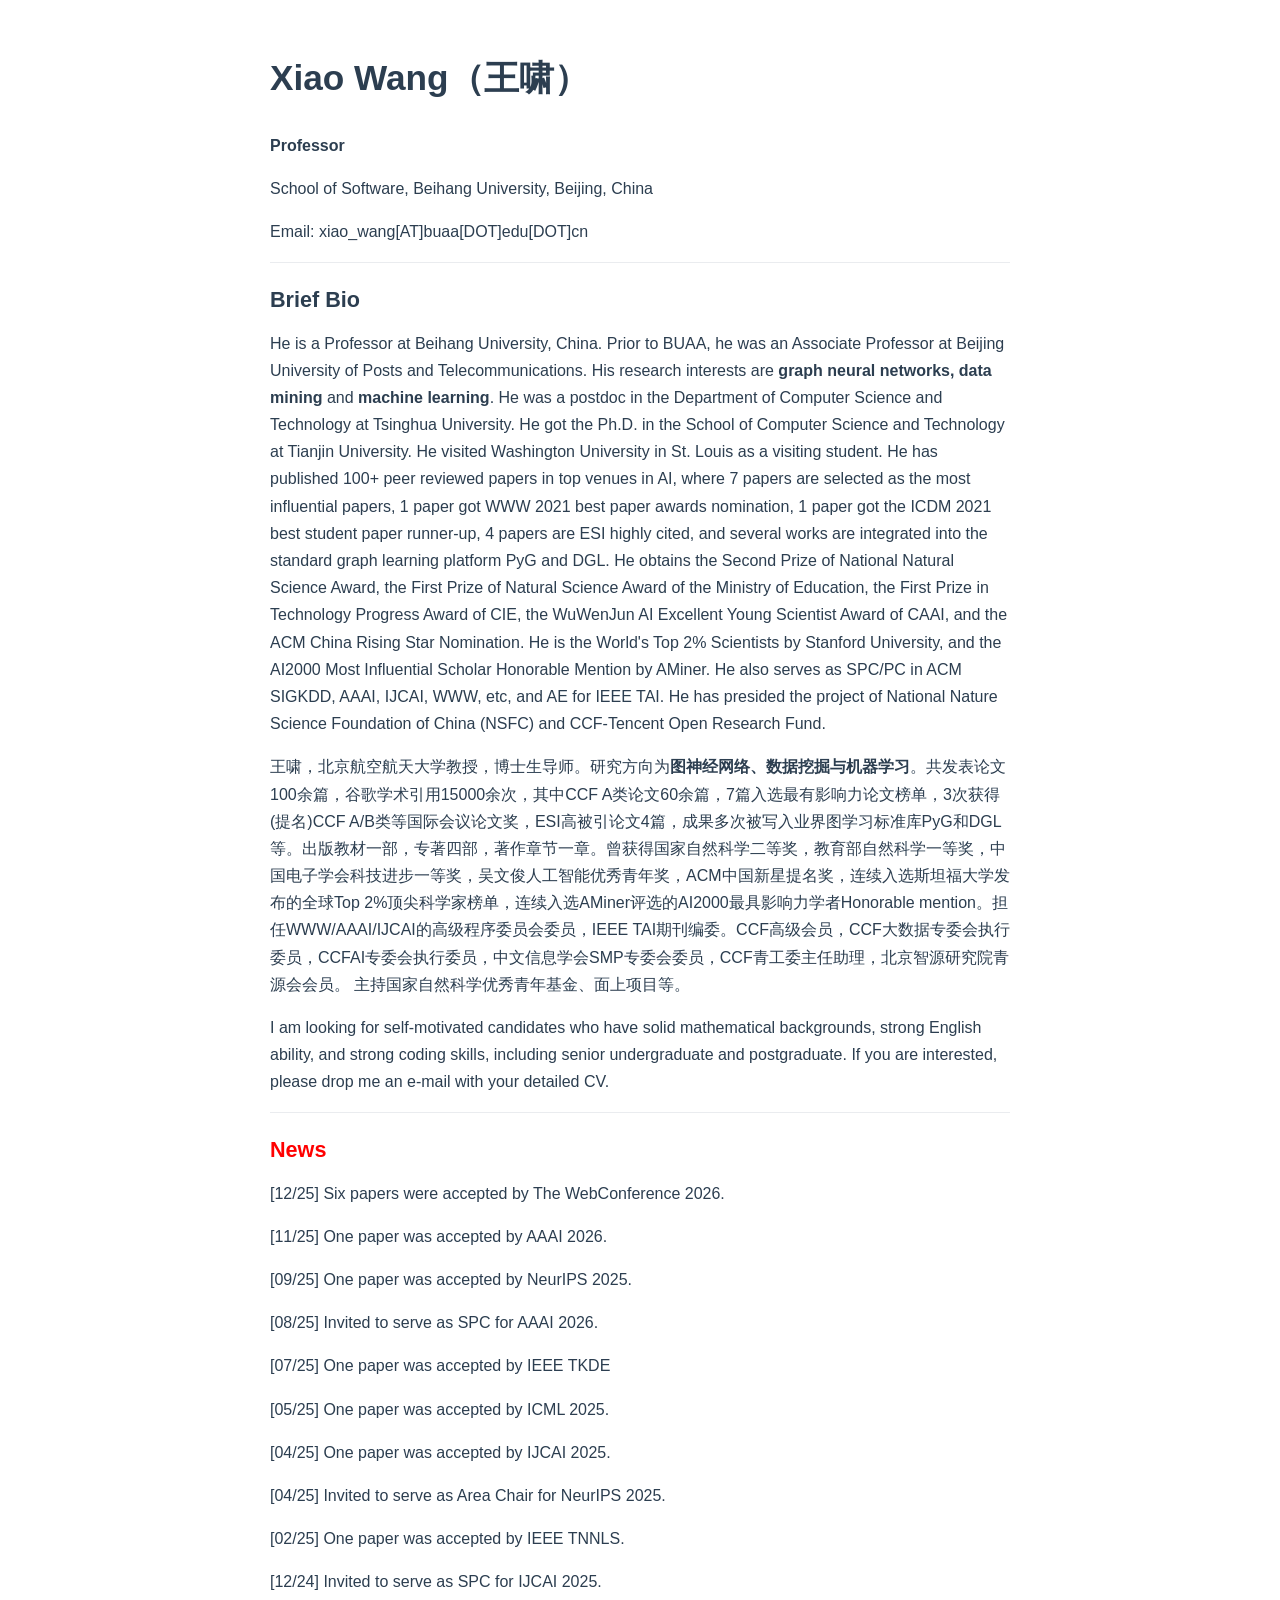
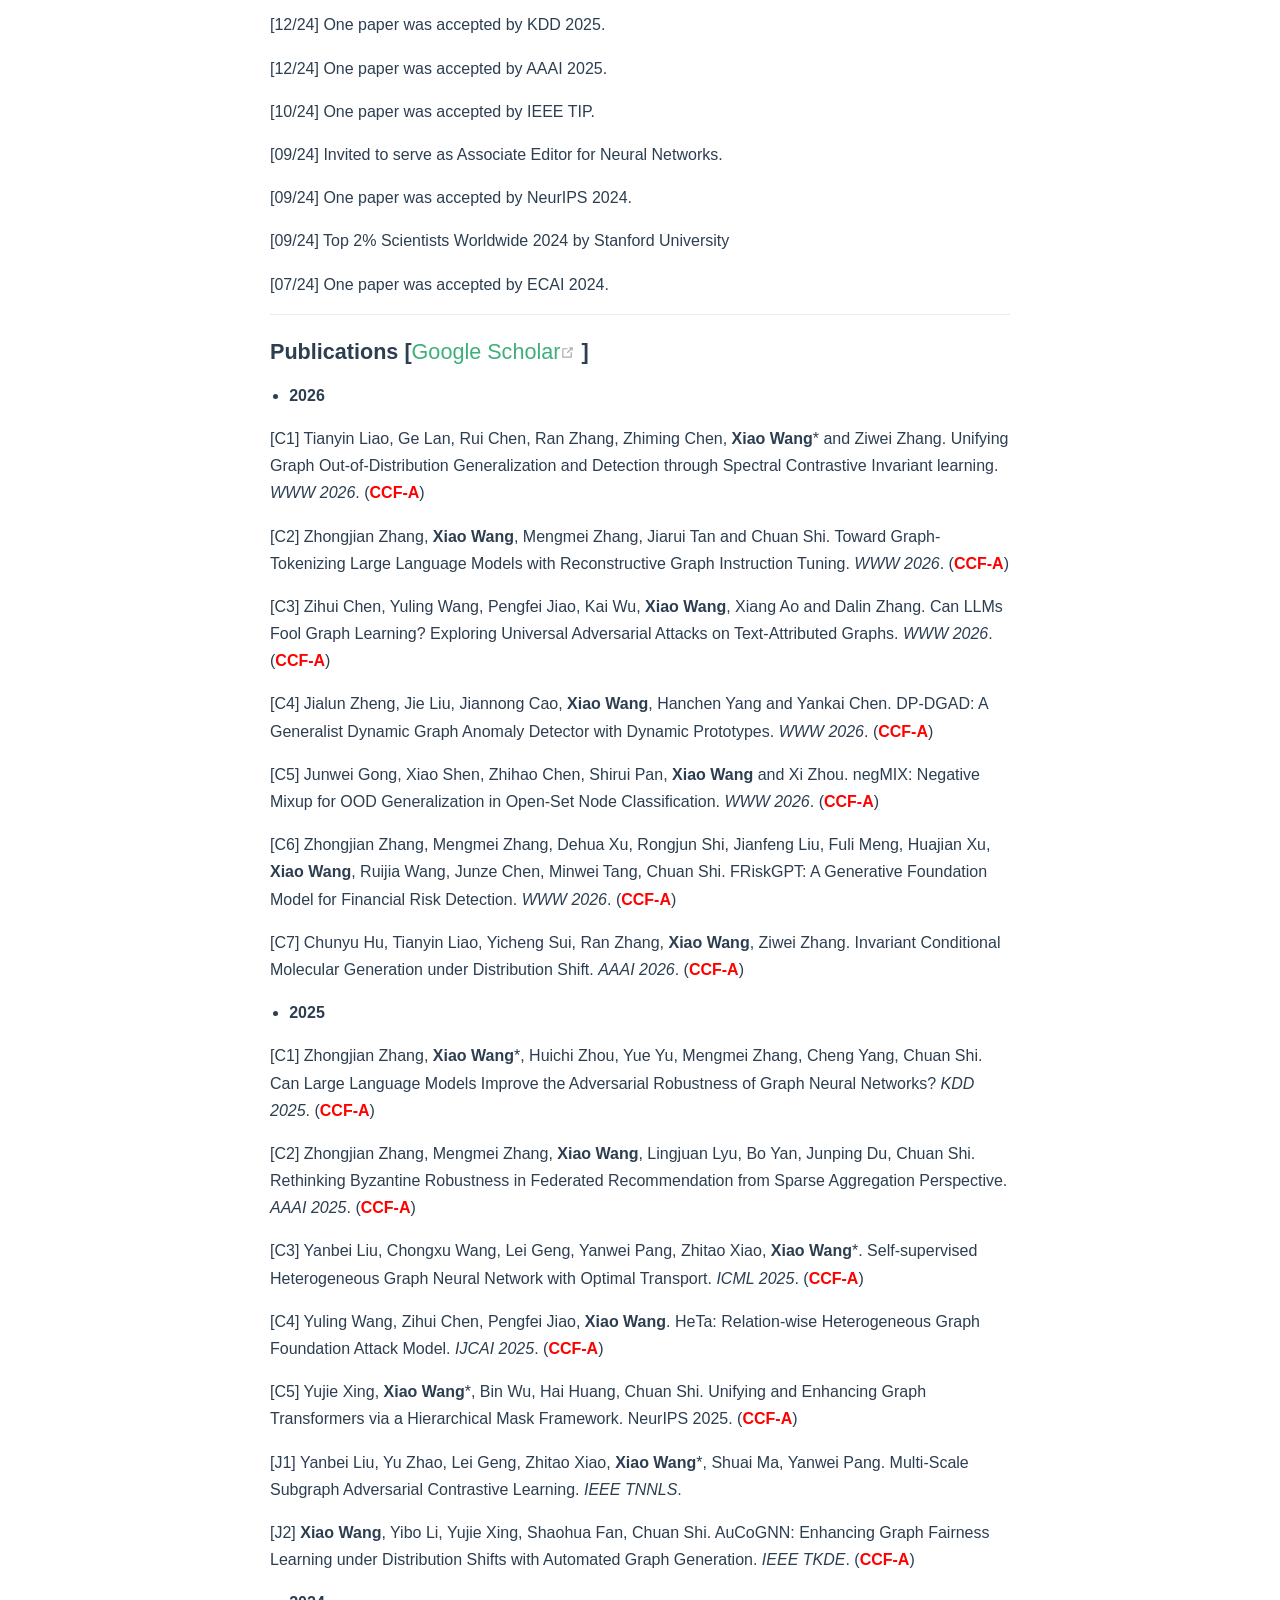
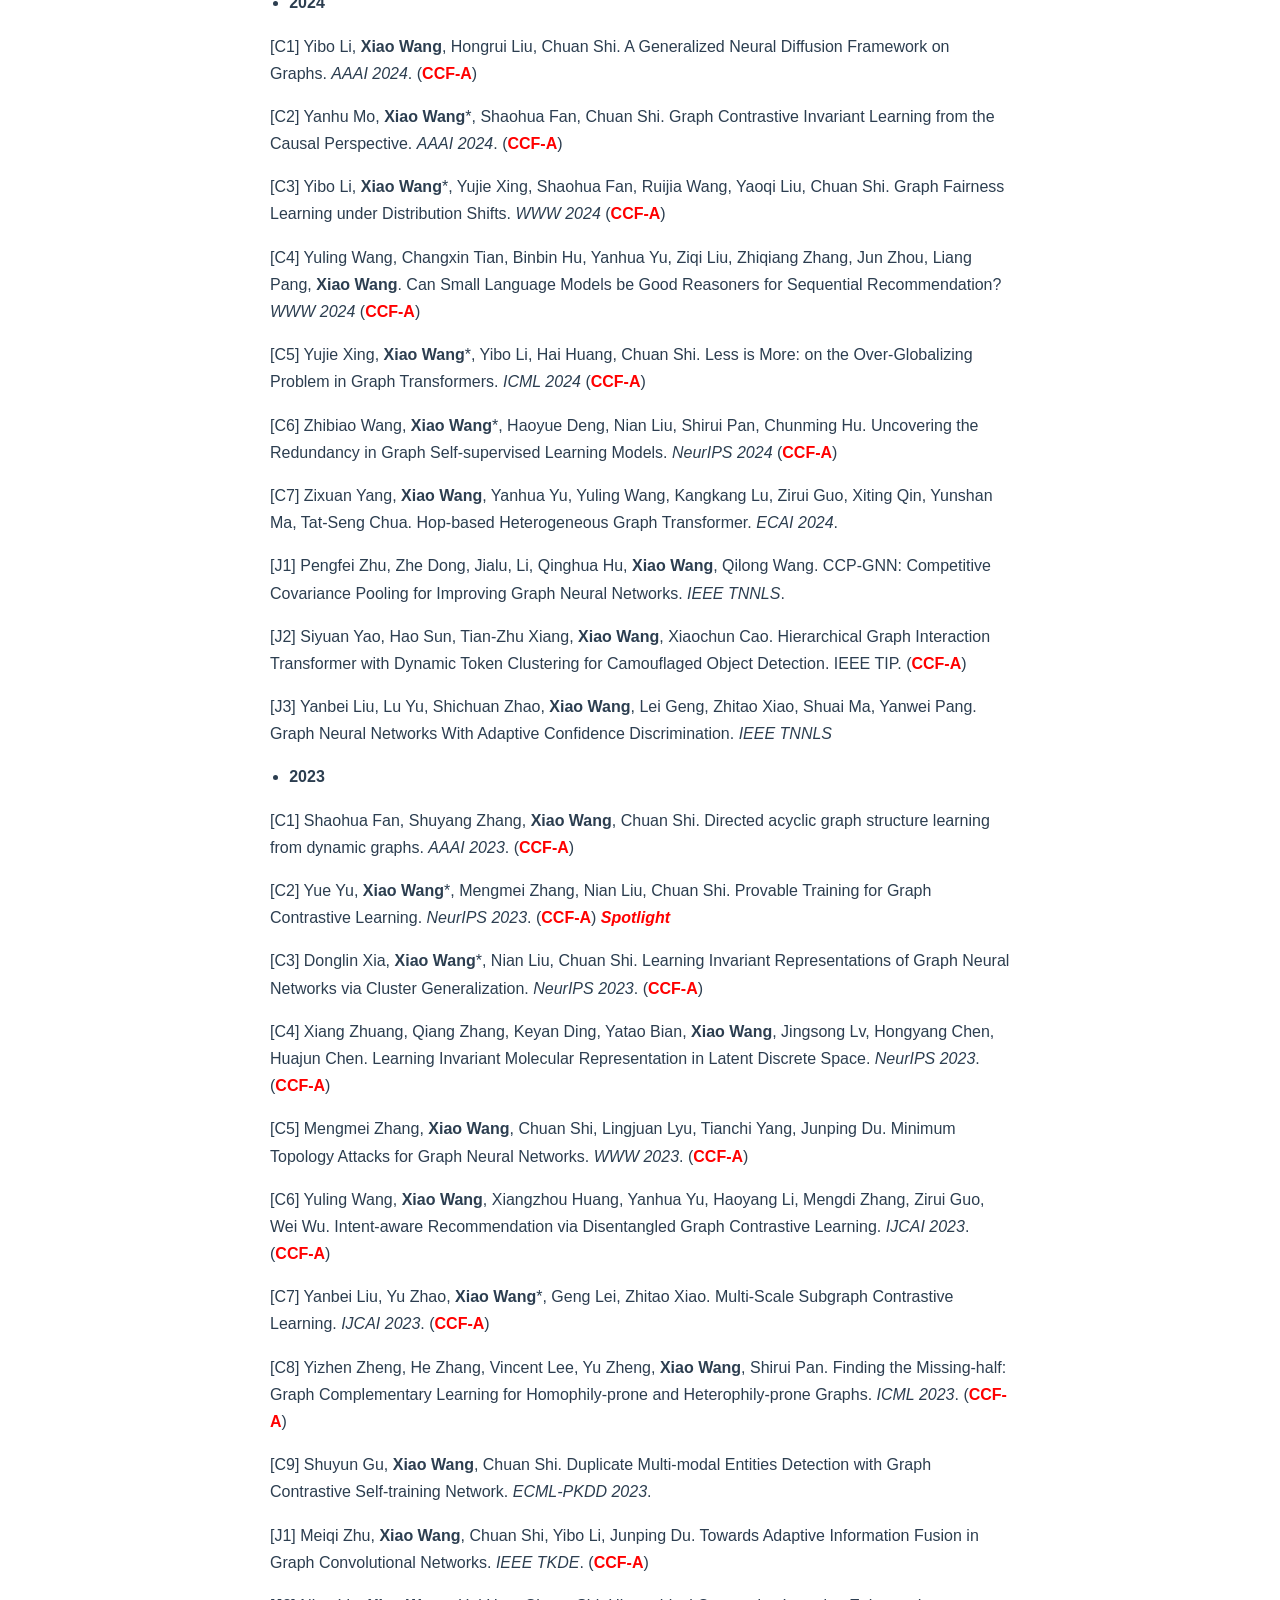
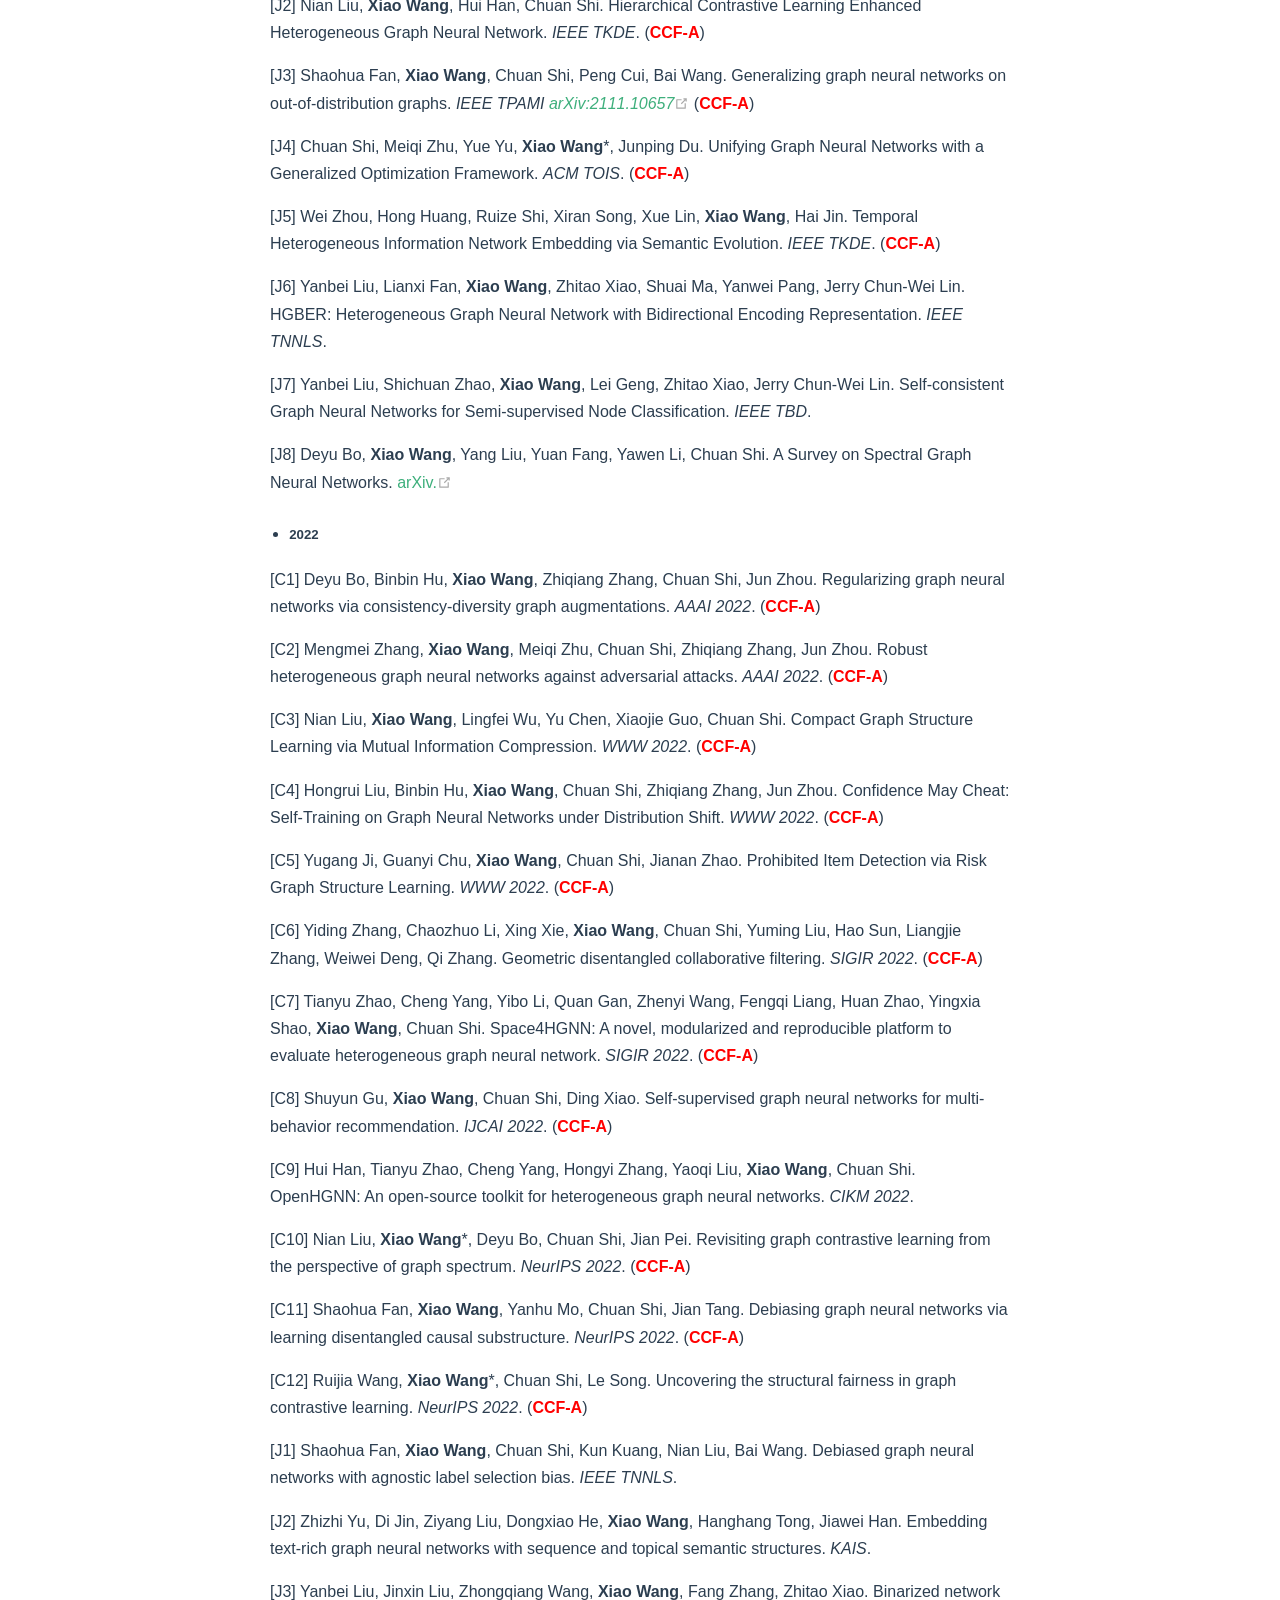
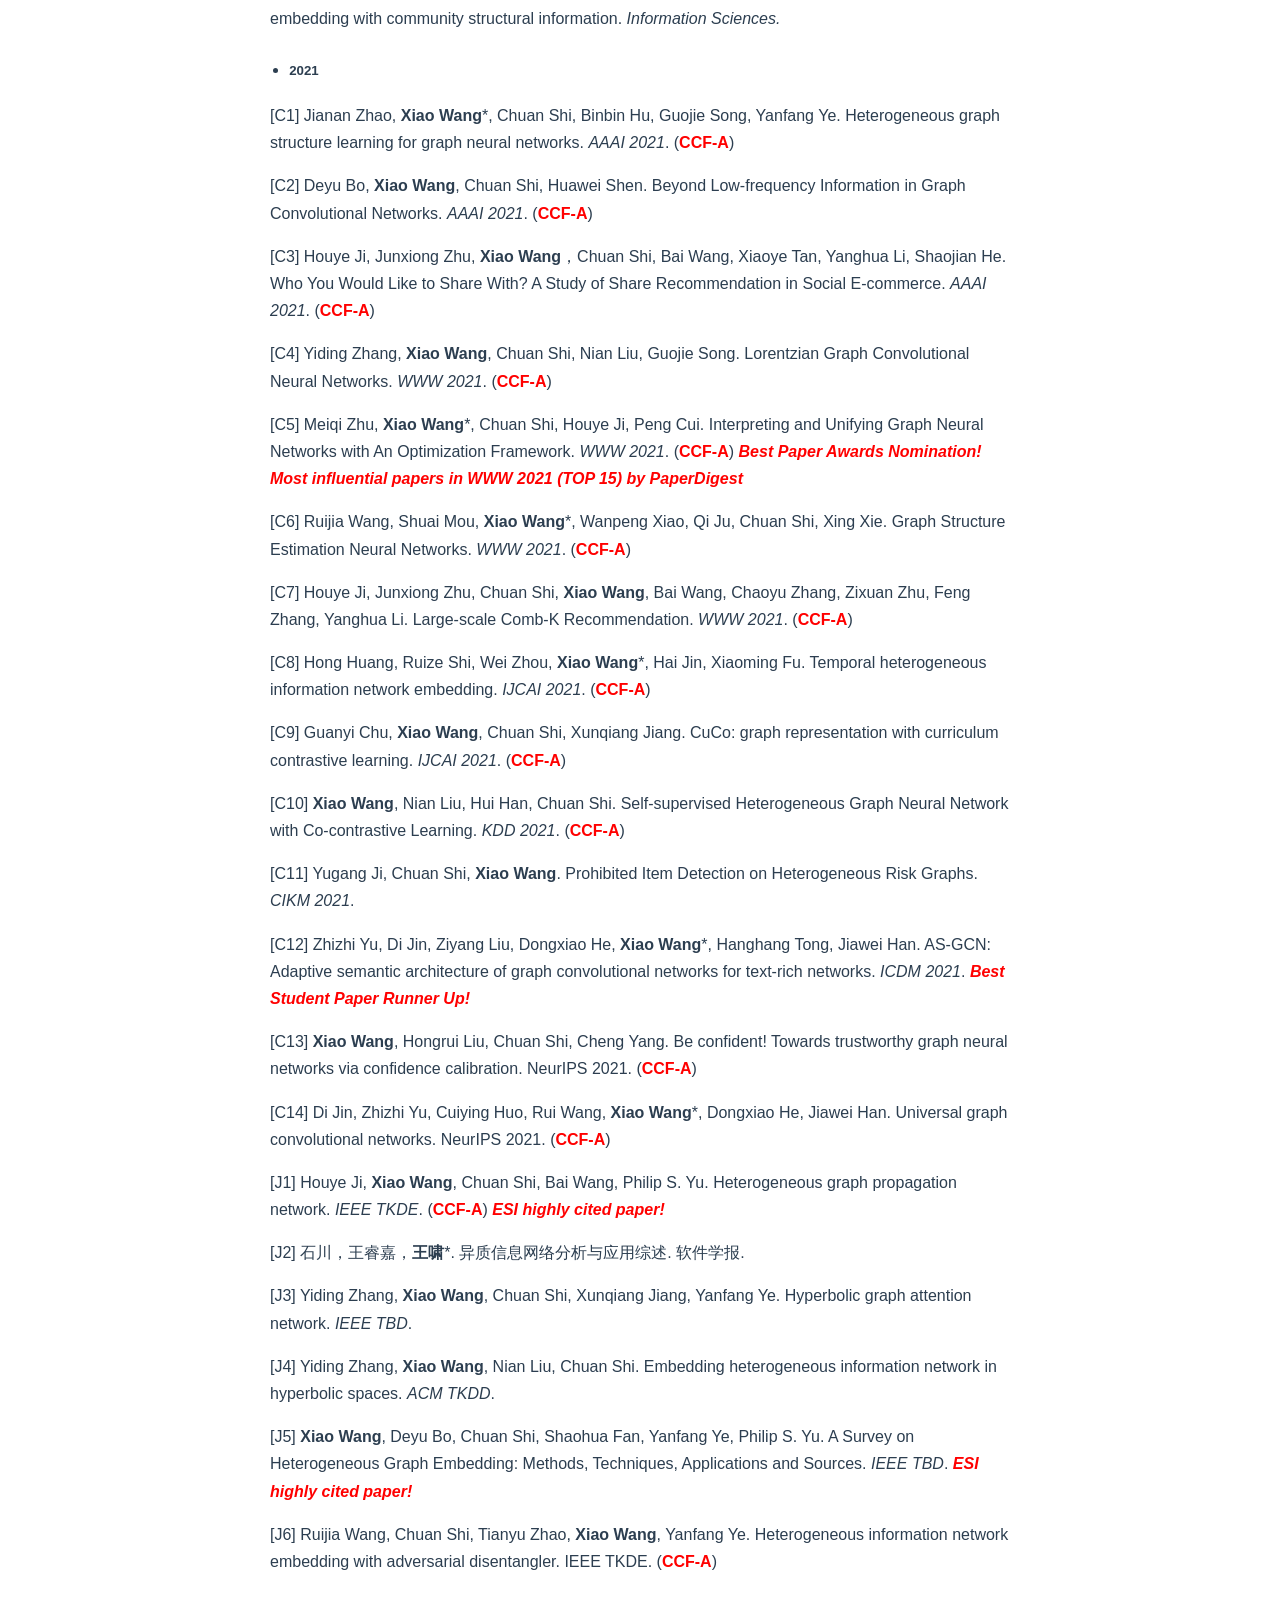
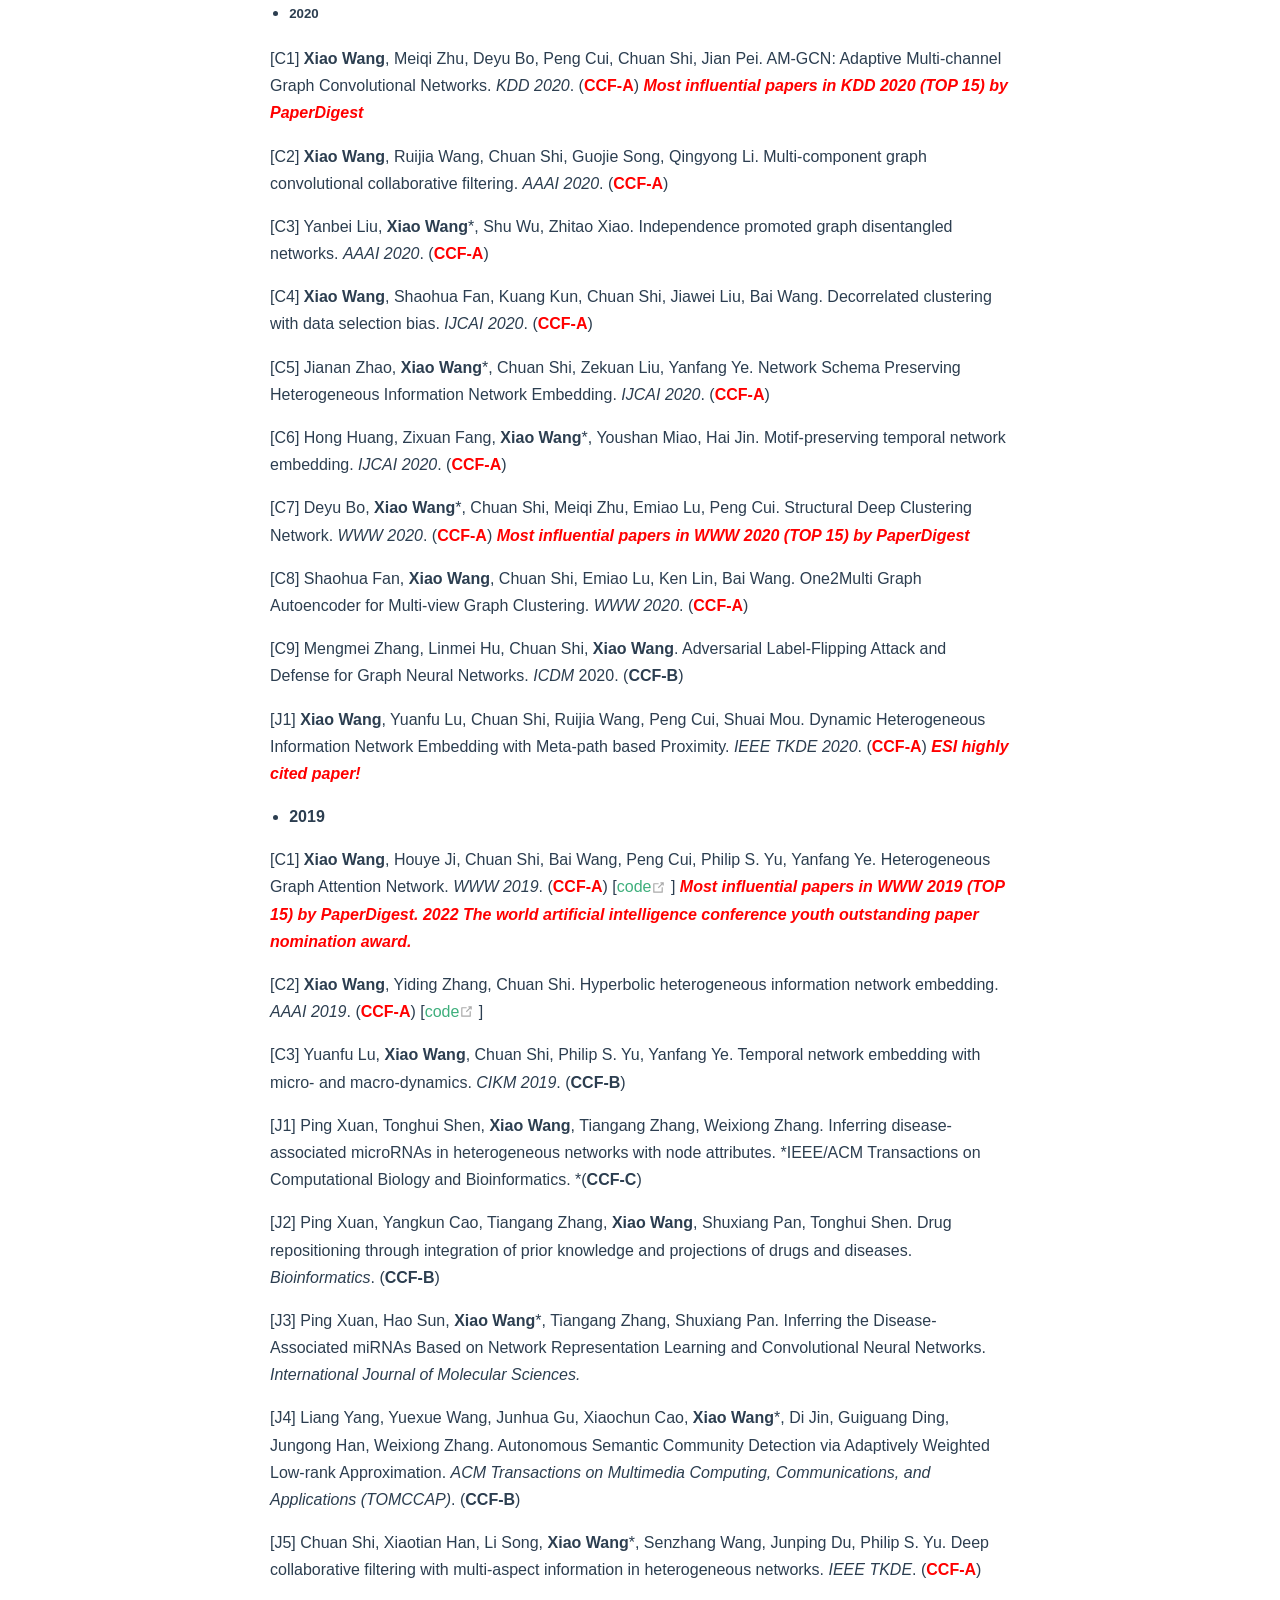
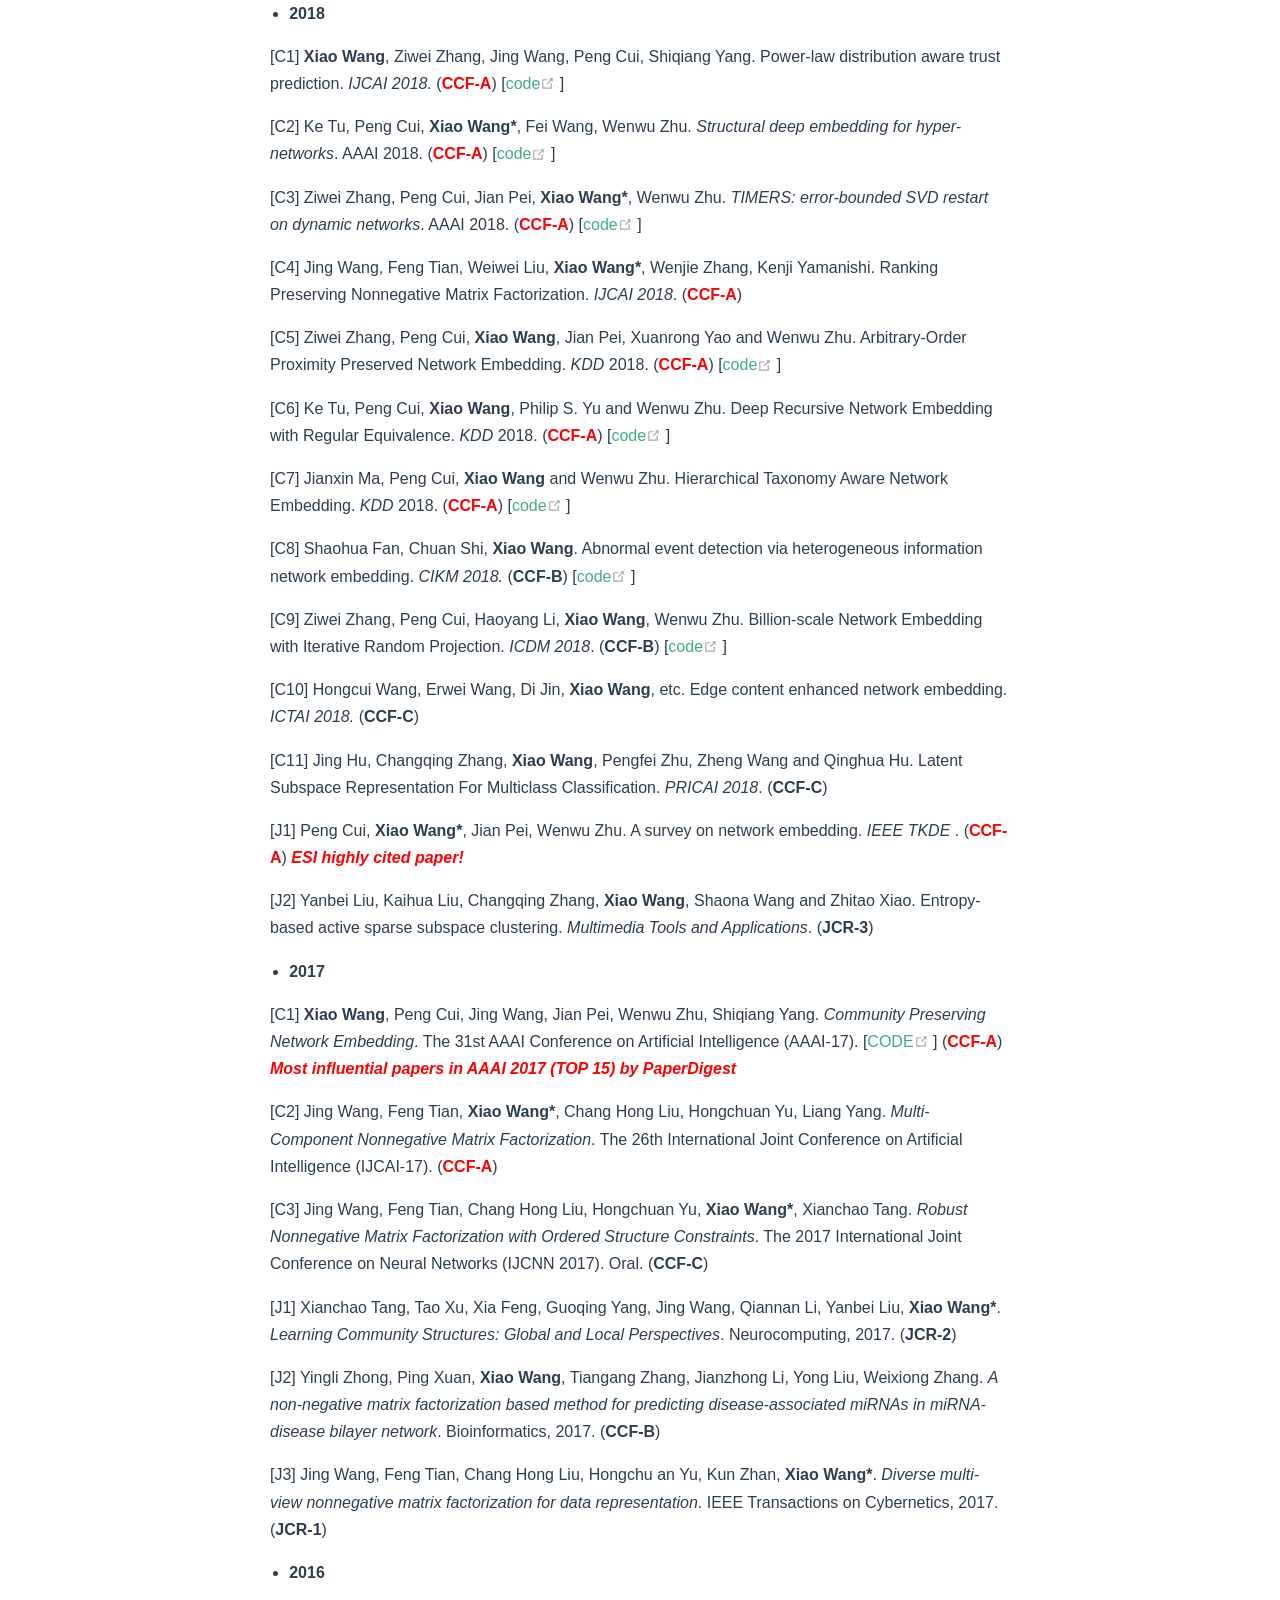
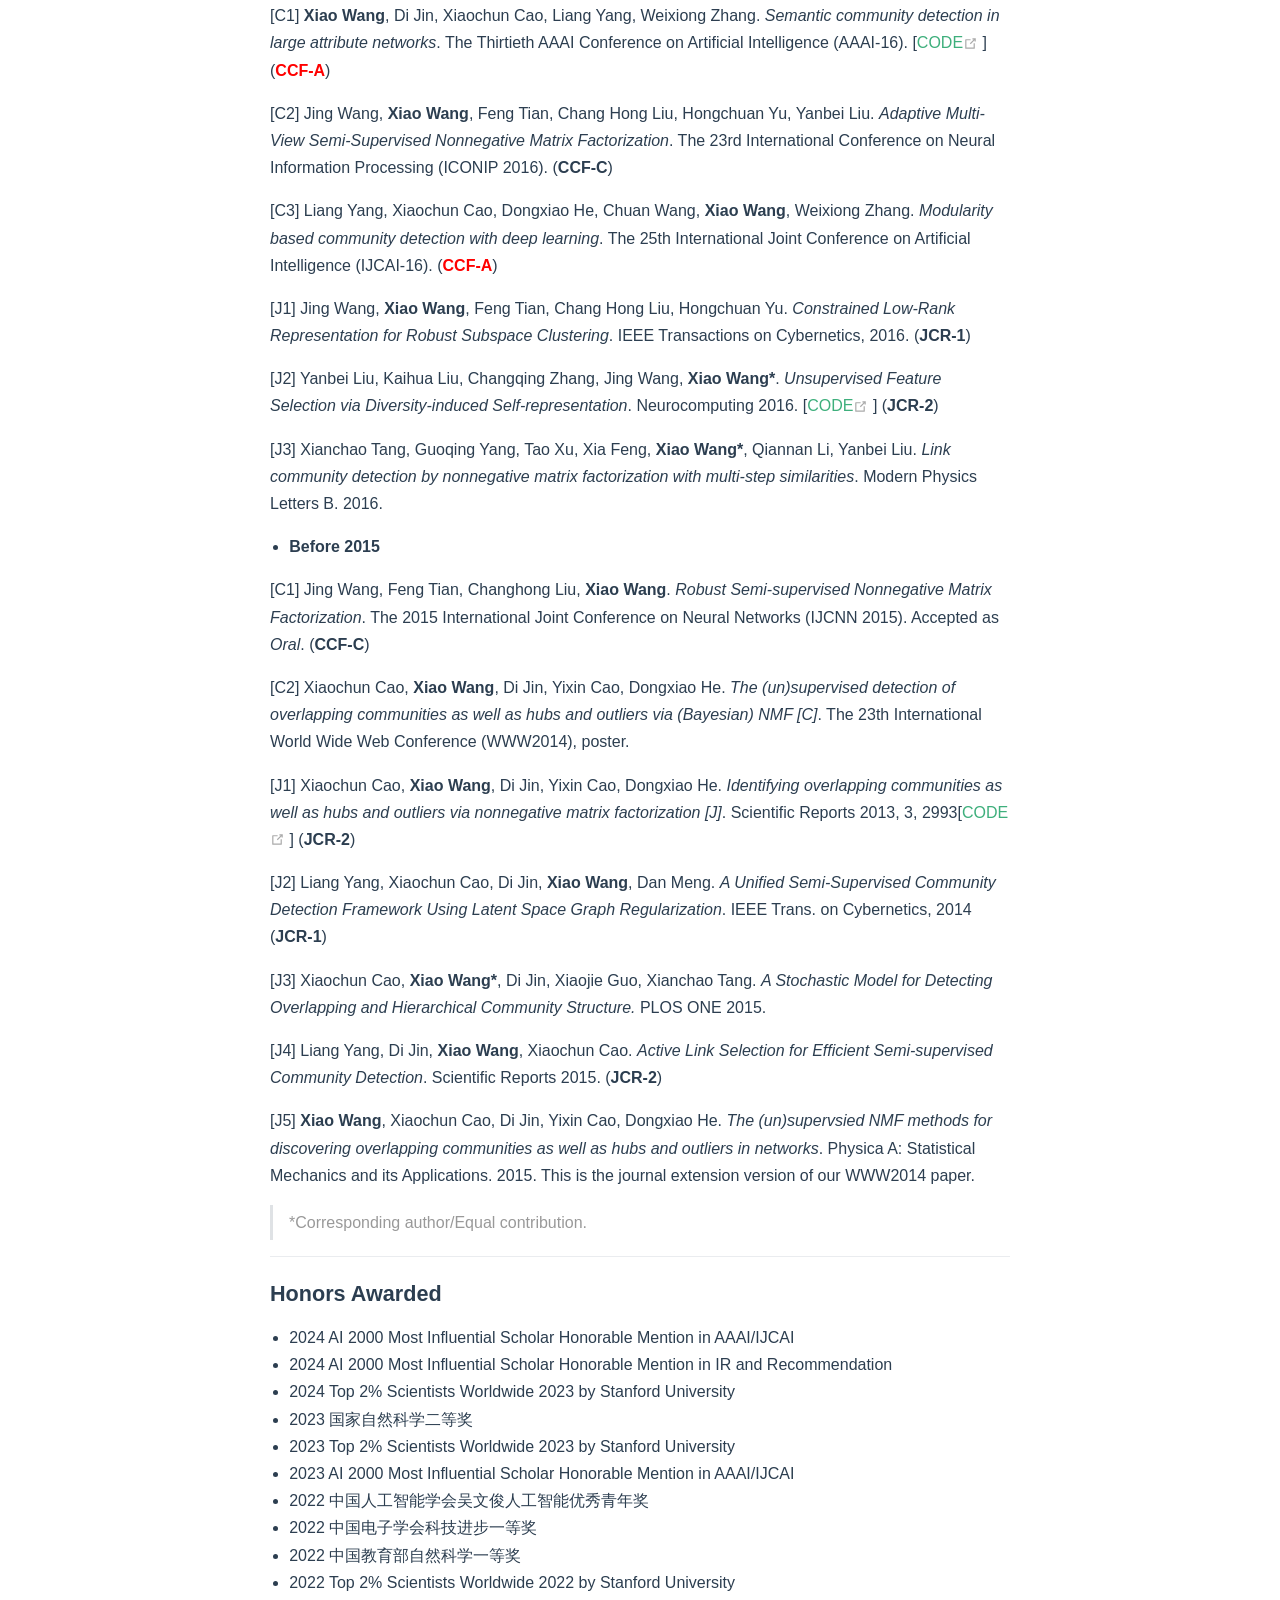
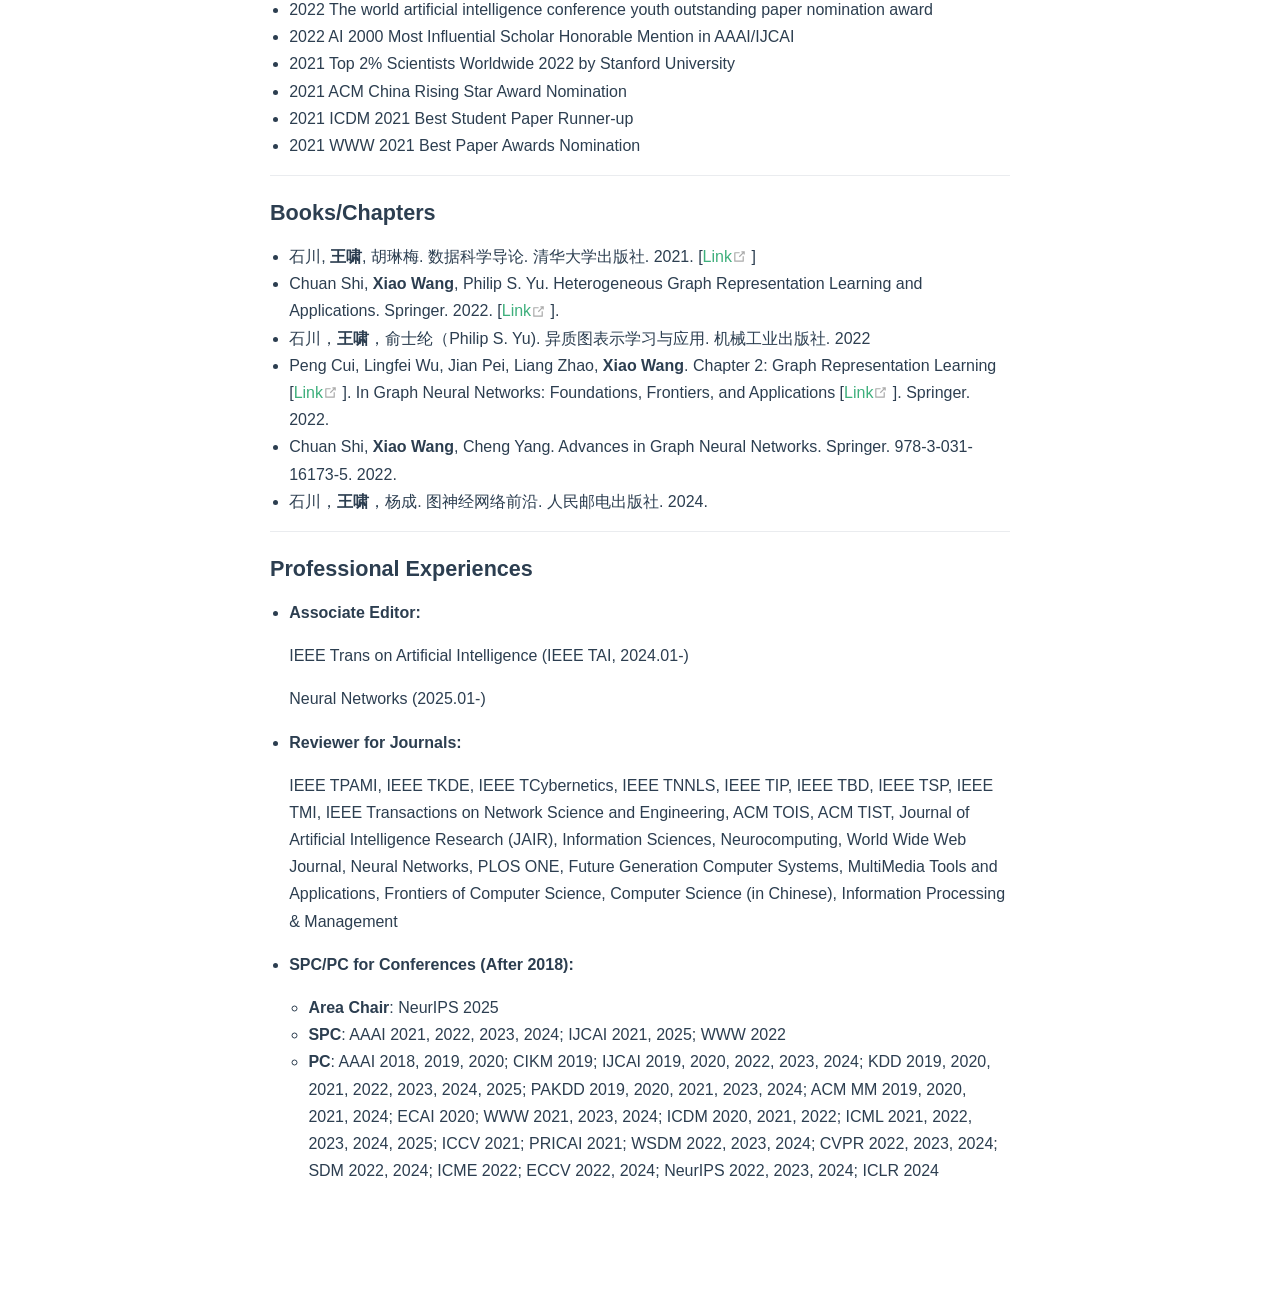
==== commit 7babc6df: "deploy" ====
--- a/index.html
+++ b/index.html
@@ -8,11 +8,11 @@
     
     <meta name="description" content="">
     
-    <link rel="preload" href="./assets/css/0.styles.a509adbc.css" as="style"><link rel="preload" href="./assets/js/app.a6aaff14.js" as="script"><link rel="preload" href="./assets/js/2.15753625.js" as="script"><link rel="preload" href="./assets/js/22.c99e21dc.js" as="script"><link rel="prefetch" href="./assets/js/1.85f96e45.js"><link rel="prefetch" href="./assets/js/10.6be6a8e9.js"><link rel="prefetch" href="./assets/js/11.70404eb5.js"><link rel="prefetch" href="./assets/js/12.69fc59a1.js"><link rel="prefetch" href="./assets/js/13.38aee4da.js"><link rel="prefetch" href="./assets/js/14.d371b4a1.js"><link rel="prefetch" href="./assets/js/15.851ef665.js"><link rel="prefetch" href="./assets/js/16.ee28f8af.js"><link rel="prefetch" href="./assets/js/17.64f14a0d.js"><link rel="prefetch" href="./assets/js/18.835156c0.js"><link rel="prefetch" href="./assets/js/19.1492cb57.js"><link rel="prefetch" href="./assets/js/20.dcdc2c9b.js"><link rel="prefetch" href="./assets/js/21.ddfae5da.js"><link rel="prefetch" href="./assets/js/3.c1ac1183.js"><link rel="prefetch" href="./assets/js/4.bb08ef7b.js"><link rel="prefetch" href="./assets/js/5.8ece4ffe.js"><link rel="prefetch" href="./assets/js/6.810ac662.js"><link rel="prefetch" href="./assets/js/7.ace25d64.js"><link rel="prefetch" href="./assets/js/vendors~docsearch.5e19b665.js">
+    <link rel="preload" href="./assets/css/0.styles.a509adbc.css" as="style"><link rel="preload" href="./assets/js/app.6f36dfbe.js" as="script"><link rel="preload" href="./assets/js/2.15753625.js" as="script"><link rel="preload" href="./assets/js/22.ba3846f2.js" as="script"><link rel="prefetch" href="./assets/js/1.85f96e45.js"><link rel="prefetch" href="./assets/js/10.6be6a8e9.js"><link rel="prefetch" href="./assets/js/11.70404eb5.js"><link rel="prefetch" href="./assets/js/12.69fc59a1.js"><link rel="prefetch" href="./assets/js/13.38aee4da.js"><link rel="prefetch" href="./assets/js/14.d371b4a1.js"><link rel="prefetch" href="./assets/js/15.851ef665.js"><link rel="prefetch" href="./assets/js/16.ee28f8af.js"><link rel="prefetch" href="./assets/js/17.64f14a0d.js"><link rel="prefetch" href="./assets/js/18.835156c0.js"><link rel="prefetch" href="./assets/js/19.1492cb57.js"><link rel="prefetch" href="./assets/js/20.dcdc2c9b.js"><link rel="prefetch" href="./assets/js/21.ddfae5da.js"><link rel="prefetch" href="./assets/js/3.c1ac1183.js"><link rel="prefetch" href="./assets/js/4.bb08ef7b.js"><link rel="prefetch" href="./assets/js/5.8ece4ffe.js"><link rel="prefetch" href="./assets/js/6.810ac662.js"><link rel="prefetch" href="./assets/js/7.ace25d64.js"><link rel="prefetch" href="./assets/js/vendors~docsearch.5e19b665.js">
     <link rel="stylesheet" href="./assets/css/0.styles.a509adbc.css">
   </head>
   <body>
-    <div id="app" data-server-rendered="true"><div class="theme-container no-navbar no-sidebar"><!----> <div class="sidebar-mask"></div> <aside class="sidebar"><!---->  <!----> </aside> <main class="page"> <div class="theme-default-content content__default"><h1 id="xiao-wang-王啸"><a href="#xiao-wang-王啸" class="header-anchor">#</a> Xiao Wang（王啸）</h1> <p><strong>Professor</strong></p> <p>School of Software, Beihang University, Beijing, China</p> <p>Email: xiao_wang[AT]buaa[DOT]edu[DOT]cn</p> <hr> <h3 id="brief-bio"><a href="#brief-bio" class="header-anchor">#</a> <span id="Biography">Brief Bio</span></h3> <p>He is a Professor at Beihang University, China. Prior to BUAA, he was an Associate Professor at Beijing University of Posts and Telecommunications. His research interests are <strong>graph neural networks, data mining</strong> and <strong>machine learning</strong>. He was a postdoc in the Department of Computer Science and Technology at Tsinghua University. He got the Ph.D. in the School of Computer Science and Technology at Tianjin University. He visited Washington University in St. Louis as a visiting student. He has published 100+ peer reviewed papers in top venues in AI, where 7 papers are selected as the most influential papers, 1 paper got WWW 2021 best paper awards nomination, 1 paper got the ICDM 2021 best student paper runner-up, 4 papers are ESI highly cited, and several works are integrated into the standard graph learning platform PyG and DGL. He obtains the Second Prize of National Natural Science Award, the First Prize of Natural Science Award of the Ministry of Education, the First Prize in Technology Progress Award of CIE, the WuWenJun AI Excellent Young Scientist Award of CAAI, and the ACM China Rising Star Nomination. He is the World's Top 2% Scientists by Stanford University from 2021 to 2023, and the AI2000 Most Influential Scholar Honorable Mention by AMiner in 2022-2024. He also serves as SPC/PC in ACM SIGKDD, AAAI, IJCAI, WWW, etc, and AE for IEEE TAI. He has presided the project of National Nature Science Foundation of China (NSFC) and CCF-Tencent Open Research Fund.</p> <p>王啸，北京航空航天大学教授，博士生导师。研究方向为<strong>图神经网络、数据挖掘与机器学习</strong>。共发表论文100余篇，谷歌学术引用15000余次，其中CCF A类论文60余篇，7篇入选最有影响力论文榜单，3次获得(提名)CCF A/B类等国际会议论文奖，ESI高被引论文4篇，成果多次被写入业界图学习标准库PyG和DGL等。出版教材一部，专著四部，著作章节一章。曾获得国家自然科学二等奖，教育部自然科学一等奖，中国电子学会科技进步一等奖，吴文俊人工智能优秀青年奖，ACM中国新星提名奖，2021-2023年入选斯坦福大学发布的全球Top 2%顶尖科学家榜单，2022-2024年入选AMiner评选的AI2000最具影响力学者Honorable mention。担任WWW/AAAI/IJCAI的高级程序委员会委员，IEEE TAI期刊编委。CCF高级会员，CCF大数据专委会执行委员，CCFAI专委会执行委员，中文信息学会SMP专委会委员，CCF青工委主任助理，北京智源研究院青源会会员。 主持国家自然科学优秀青年基金、面上项目等。</p> <p>I am looking for self-motivated candidates who have solid mathematical backgrounds, strong English ability, and strong coding skills, including senior undergraduate and postgraduate. If you are interested, please drop me an e-mail with your detailed CV.</p> <hr> <h3 id="news"><a href="#news" class="header-anchor">#</a> <font color="red"><span id="News">News</span></font></h3> <p>[05/25] One paper was accepted by ICML 2025.</p> <p>[04/25] One paper was accepted by IJCAI 2025.</p> <p>[04/25] Invited to serve as Area Chair for NeurIPS 2025.</p> <p>[02/25] One paper was accepted by IEEE TNNLS.</p> <p>[12/24] Invited to serve as SPC for IJCAI 2025.</p> <p>[12/24] One paper was accepted by KDD 2025.</p> <p>[12/24] One paper was accepted by AAAI 2025.</p> <p>[10/24] One paper was accepted by IEEE TIP.</p> <p>[09/24] Invited to serve as Associate Editor for Neural Networks.</p> <p>[09/24] One paper was accepted by NeurIPS 2024.</p> <p>[09/24] Top 2% Scientists Worldwide 2024 by Stanford University</p> <p>[07/24] One paper was accepted by ECAI 2024.</p> <p>[05/24] One paper was accepted by ICML 2024.</p> <p>[04/24] One paper was accepted by IEEE TNNLS.</p> <p>[03/24] AI 2000 Most Influential Scholar Honorable Mention in AAAI/IJCAI, IR and Recommendation</p> <p>[01/24] Two papers were accepted by WWW 2024.</p> <hr> <h3 id="publications-google-scholar"><a href="#publications-google-scholar" class="header-anchor">#</a> Publications [<a href="http://scholar.google.com/citations?user=MnzarAQAAAAJ&amp;hl=zh-CN" target="_blank" rel="noopener noreferrer">Google Scholar<span><svg xmlns="http://www.w3.org/2000/svg" aria-hidden="true" focusable="false" x="0px" y="0px" viewBox="0 0 100 100" width="15" height="15" class="icon outbound"><path fill="currentColor" d="M18.8,85.1h56l0,0c2.2,0,4-1.8,4-4v-32h-8v28h-48v-48h28v-8h-32l0,0c-2.2,0-4,1.8-4,4v56C14.8,83.3,16.6,85.1,18.8,85.1z"></path> <polygon fill="currentColor" points="45.7,48.7 51.3,54.3 77.2,28.5 77.2,37.2 85.2,37.2 85.2,14.9 62.8,14.9 62.8,22.9 71.5,22.9"></polygon></svg> <span class="sr-only">(opens new window)</span></span></a>]</h3> <ul><li><strong>2025</strong></li></ul> <p>[C1] Zhongjian Zhang, <strong>Xiao Wang</strong>*, Huichi Zhou, Yue Yu, Mengmei Zhang, Cheng Yang, Chuan Shi. Can Large Language Models Improve the Adversarial Robustness of Graph Neural Networks? <em>KDD 2025</em>. (<strong><font color="red">CCF-A</font></strong>)</p> <p>[C2] Zhongjian Zhang, Mengmei Zhang, <strong>Xiao Wang</strong>, Lingjuan Lyu, Bo Yan, Junping Du, Chuan Shi. Rethinking Byzantine Robustness in Federated Recommendation from Sparse Aggregation Perspective. <em>AAAI 2025</em>.  (<strong><font color="red">CCF-A</font></strong>)</p> <p>[C3] Yanbei Liu, Chongxu Wang, Lei Geng, Yanwei Pang, Zhitao Xiao, <strong>Xiao Wang</strong>*. Self-supervised Heterogeneous Graph Neural Network with Optimal Transport. <em>ICML 2025</em>.  (<strong><font color="red">CCF-A</font></strong>)</p> <p>[C4] Yuling Wang, Zihui Chen, Pengfei Jiao, <strong>Xiao Wang</strong>. HeTa: Relation-wise Heterogeneous Graph Foundation Attack Model. <em>IJCAI 2025</em>. (<strong><font color="red">CCF-A</font></strong>)</p> <p>[J1] Yanbei Liu, Yu Zhao, Lei Geng, Zhitao Xiao, <strong>Xiao Wang</strong>*, Shuai Ma, Yanwei Pang. Multi-Scale Subgraph Adversarial Contrastive Learning. <em>IEEE TNNLS</em>.</p> <ul><li><strong>2024</strong></li></ul> <p>[C1] Yibo Li, <strong>Xiao Wang</strong>, Hongrui Liu, Chuan Shi. A Generalized Neural Diffusion Framework on Graphs. <em>AAAI 2024</em>. (<strong><font color="red">CCF-A</font></strong>)</p> <p>[C2] Yanhu Mo, <strong>Xiao Wang</strong>*,  Shaohua Fan, Chuan Shi. Graph Contrastive Invariant Learning from the Causal Perspective. <em>AAAI 2024</em>. (<strong><font color="red">CCF-A</font></strong>)</p> <p>[C3] Yibo Li, <strong>Xiao Wang</strong>*, Yujie Xing, Shaohua Fan, Ruijia Wang, Yaoqi Liu, Chuan Shi. Graph Fairness Learning under Distribution Shifts. <em>WWW 2024</em> (<strong><font color="red">CCF-A</font></strong>)</p> <p>[C4] Yuling Wang, Changxin Tian, Binbin Hu, Yanhua Yu, Ziqi Liu, Zhiqiang Zhang, Jun Zhou, Liang Pang, <strong>Xiao Wang</strong>. Can Small Language Models be Good Reasoners for Sequential Recommendation? <em>WWW 2024</em> (<strong><font color="red">CCF-A</font></strong>)</p> <p>[C5] Yujie Xing, <strong>Xiao Wang</strong>*, Yibo Li, Hai Huang, Chuan Shi. Less is More: on the Over-Globalizing Problem in Graph Transformers. <em>ICML 2024</em> (<strong><font color="red">CCF-A</font></strong>)</p> <p>[C6] Zhibiao Wang, <strong>Xiao Wang</strong>*, Haoyue Deng, Nian Liu, Shirui Pan, Chunming Hu. Uncovering the Redundancy in Graph Self-supervised Learning Models. <em>NeurIPS 2024</em> (<strong><font color="red">CCF-A</font></strong>)</p> <p>[C7] Zixuan Yang, <strong>Xiao Wang</strong>, Yanhua Yu, Yuling Wang, Kangkang Lu, Zirui Guo, Xiting Qin, Yunshan Ma, Tat-Seng Chua. Hop-based Heterogeneous Graph Transformer. <em>ECAI 2024</em>.</p> <p>[J1] Pengfei Zhu, Zhe Dong, Jialu, Li, Qinghua Hu, <strong>Xiao Wang</strong>, Qilong Wang. CCP-GNN: Competitive Covariance Pooling for Improving Graph Neural Networks. <em>IEEE TNNLS</em>.</p> <p>[J2] Siyuan Yao, Hao Sun, Tian-Zhu Xiang, <strong>Xiao Wang</strong>, Xiaochun Cao. Hierarchical Graph Interaction Transformer with Dynamic Token Clustering for Camouflaged Object Detection. IEEE TIP. (<strong><font color="red">CCF-A</font></strong>)</p> <p>[J3] Yanbei Liu, Lu Yu, Shichuan Zhao, <strong>Xiao Wang</strong>, Lei Geng, Zhitao Xiao, Shuai Ma, Yanwei Pang. Graph Neural Networks With Adaptive Confidence Discrimination. <em>IEEE TNNLS</em></p> <ul><li><strong>2023</strong></li></ul> <p>[C1] Shaohua Fan, Shuyang Zhang, <strong>Xiao Wang</strong>, Chuan Shi. Directed acyclic graph structure learning from dynamic graphs. <em>AAAI 2023</em>. (<strong><font color="red">CCF-A</font></strong>)</p> <p>[C2] Yue Yu, <strong>Xiao Wang</strong>*, Mengmei Zhang, Nian Liu, Chuan Shi. Provable Training for Graph Contrastive Learning. <em>NeurIPS 2023</em>. (<strong><font color="red">CCF-A</font></strong>) <em><strong><font color="red">Spotlight</font></strong></em></p> <p>[C3] Donglin Xia, <strong>Xiao Wang</strong>*, Nian Liu, Chuan Shi. Learning Invariant Representations of Graph Neural Networks via Cluster Generalization. <em>NeurIPS 2023</em>. (<strong><font color="red">CCF-A</font></strong>)</p> <p>[C4] Xiang Zhuang, Qiang Zhang, Keyan Ding, Yatao Bian, <strong>Xiao Wang</strong>, Jingsong Lv, Hongyang Chen, Huajun Chen. Learning Invariant Molecular Representation in Latent Discrete Space. <em>NeurIPS 2023</em>. (<strong><font color="red">CCF-A</font></strong>)</p> <p>[C5] Mengmei Zhang, <strong>Xiao Wang</strong>, Chuan Shi, Lingjuan Lyu, Tianchi Yang, Junping Du. Minimum Topology Attacks for Graph Neural Networks. <em>WWW 2023</em>. (<strong><font color="red">CCF-A</font></strong>)</p> <p>[C6] Yuling Wang, <strong>Xiao Wang</strong>, Xiangzhou Huang, Yanhua Yu, Haoyang Li, Mengdi Zhang, Zirui Guo, Wei Wu. Intent-aware Recommendation via Disentangled Graph Contrastive Learning. <em>IJCAI 2023</em>. (<strong><font color="red">CCF-A</font></strong>)</p> <p>[C7] Yanbei Liu, Yu Zhao, <strong>Xiao Wang</strong>*, Geng Lei, Zhitao Xiao. Multi-Scale Subgraph Contrastive Learning. <em>IJCAI 2023</em>. (<strong><font color="red">CCF-A</font></strong>)</p> <p>[C8] Yizhen Zheng, He Zhang, Vincent Lee, Yu Zheng, <strong>Xiao Wang</strong>, Shirui Pan. Finding the Missing-half: Graph Complementary Learning for Homophily-prone and Heterophily-prone Graphs. <em>ICML 2023</em>. (<strong><font color="red">CCF-A</font></strong>)</p> <p>[C9] Shuyun Gu, <strong>Xiao Wang</strong>, Chuan Shi. Duplicate Multi-modal Entities Detection with Graph Contrastive Self-training Network. <em>ECML-PKDD 2023</em>.</p> <p>[J1] Meiqi Zhu, <strong>Xiao Wang</strong>, Chuan Shi, Yibo Li, Junping Du. Towards Adaptive Information Fusion in Graph Convolutional Networks. <em>IEEE TKDE</em>. (<strong><font color="red">CCF-A</font></strong>)</p> <p>[J2] Nian Liu, <strong>Xiao Wang</strong>, Hui Han, Chuan Shi. Hierarchical Contrastive Learning Enhanced Heterogeneous Graph Neural Network. <em>IEEE TKDE</em>. (<strong><font color="red">CCF-A</font></strong>)</p> <p>[J3] Shaohua Fan, <strong>Xiao Wang</strong>, Chuan Shi, Peng Cui, Bai Wang. Generalizing graph neural networks on out-of-distribution graphs. <em>IEEE TPAMI</em> <em><a href="https://arxiv.org/abs/2111.10657" target="_blank" rel="noopener noreferrer">arXiv:2111.10657<span><svg xmlns="http://www.w3.org/2000/svg" aria-hidden="true" focusable="false" x="0px" y="0px" viewBox="0 0 100 100" width="15" height="15" class="icon outbound"><path fill="currentColor" d="M18.8,85.1h56l0,0c2.2,0,4-1.8,4-4v-32h-8v28h-48v-48h28v-8h-32l0,0c-2.2,0-4,1.8-4,4v56C14.8,83.3,16.6,85.1,18.8,85.1z"></path> <polygon fill="currentColor" points="45.7,48.7 51.3,54.3 77.2,28.5 77.2,37.2 85.2,37.2 85.2,14.9 62.8,14.9 62.8,22.9 71.5,22.9"></polygon></svg> <span class="sr-only">(opens new window)</span></span></a></em> (<strong><font color="red">CCF-A</font></strong>)</p> <p>[J4] Chuan Shi, Meiqi Zhu, Yue Yu, <strong>Xiao Wang</strong>*, Junping Du. Unifying Graph Neural Networks with a Generalized Optimization Framework. <em>ACM TOIS</em>. (<strong><font color="red">CCF-A</font></strong>)</p> <p>[J5] Wei Zhou, Hong Huang, Ruize Shi, Xiran Song, Xue Lin, <strong>Xiao Wang</strong>, Hai Jin. Temporal Heterogeneous Information Network Embedding via Semantic Evolution. <em>IEEE TKDE</em>. (<strong><font color="red">CCF-A</font></strong>)</p> <p>[J6] Yanbei Liu, Lianxi Fan, <strong>Xiao Wang</strong>, Zhitao Xiao, Shuai Ma, Yanwei Pang, Jerry Chun-Wei Lin. HGBER: Heterogeneous Graph Neural Network with Bidirectional Encoding Representation. <em>IEEE TNNLS</em>.</p> <p>[J7] Yanbei Liu, Shichuan Zhao, <strong>Xiao Wang</strong>, Lei Geng, Zhitao Xiao, Jerry Chun-Wei Lin. Self-consistent Graph Neural Networks for Semi-supervised Node Classification. <em>IEEE TBD</em>.</p> <p>[J8] Deyu Bo, <strong>Xiao Wang</strong>, Yang Liu, Yuan Fang, Yawen Li, Chuan Shi. A Survey on Spectral Graph Neural Networks. <a href="https://arxiv.org/pdf/2302.05631.pdf" target="_blank" rel="noopener noreferrer">arXiv.<span><svg xmlns="http://www.w3.org/2000/svg" aria-hidden="true" focusable="false" x="0px" y="0px" viewBox="0 0 100 100" width="15" height="15" class="icon outbound"><path fill="currentColor" d="M18.8,85.1h56l0,0c2.2,0,4-1.8,4-4v-32h-8v28h-48v-48h28v-8h-32l0,0c-2.2,0-4,1.8-4,4v56C14.8,83.3,16.6,85.1,18.8,85.1z"></path> <polygon fill="currentColor" points="45.7,48.7 51.3,54.3 77.2,28.5 77.2,37.2 85.2,37.2 85.2,14.9 62.8,14.9 62.8,22.9 71.5,22.9"></polygon></svg> <span class="sr-only">(opens new window)</span></span></a></p> <ul><li><h5 id="_2022"><a href="#_2022" class="header-anchor">#</a> <strong>2022</strong></h5></li></ul> <p>[C1] Deyu Bo, Binbin Hu, <strong>Xiao Wang</strong>, Zhiqiang Zhang, Chuan Shi, Jun Zhou. Regularizing graph neural networks via consistency-diversity graph augmentations. <em>AAAI 2022</em>. (<strong><font color="red">CCF-A</font></strong>)</p> <p>[C2] Mengmei Zhang, <strong>Xiao Wang</strong>, Meiqi Zhu, Chuan Shi, Zhiqiang Zhang, Jun Zhou. Robust heterogeneous graph neural networks against adversarial attacks. <em>AAAI 2022</em>. (<strong><font color="red">CCF-A</font></strong>)</p> <p>[C3] Nian Liu, <strong>Xiao Wang</strong>, Lingfei Wu, Yu Chen, Xiaojie Guo, Chuan Shi. Compact Graph Structure Learning via Mutual Information Compression. <em>WWW 2022</em>. (<strong><font color="red">CCF-A</font></strong>)</p> <p>[C4] Hongrui Liu, Binbin Hu, <strong>Xiao Wang</strong>, Chuan Shi, Zhiqiang Zhang, Jun Zhou. Confidence May Cheat: Self-Training on Graph Neural Networks under Distribution Shift. <em>WWW 2022</em>. (<strong><font color="red">CCF-A</font></strong>)</p> <p>[C5] Yugang Ji, Guanyi Chu, <strong>Xiao Wang</strong>, Chuan Shi, Jianan Zhao. Prohibited Item Detection via Risk Graph Structure Learning. <em>WWW 2022</em>. (<strong><font color="red">CCF-A</font></strong>)</p> <p>[C6] Yiding Zhang, Chaozhuo Li, Xing Xie, <strong>Xiao Wang</strong>, Chuan Shi, Yuming Liu, Hao Sun, Liangjie Zhang, Weiwei Deng, Qi Zhang. Geometric disentangled collaborative filtering. <em>SIGIR 2022</em>. (<strong><font color="red">CCF-A</font></strong>)</p> <p>[C7] Tianyu Zhao, Cheng Yang, Yibo Li, Quan Gan, Zhenyi Wang, Fengqi Liang, Huan Zhao, Yingxia Shao, <strong>Xiao Wang</strong>, Chuan Shi. Space4HGNN: A novel, modularized and reproducible platform to evaluate heterogeneous graph neural network. <em>SIGIR 2022</em>. (<strong><font color="red">CCF-A</font></strong>)</p> <p>[C8] Shuyun Gu, <strong>Xiao Wang</strong>, Chuan Shi, Ding Xiao. Self-supervised graph neural networks for multi-behavior recommendation. <em>IJCAI 2022</em>. (<strong><font color="red">CCF-A</font></strong>)</p> <p>[C9] Hui Han, Tianyu Zhao, Cheng Yang, Hongyi Zhang, Yaoqi Liu, <strong>Xiao Wang</strong>, Chuan Shi. OpenHGNN: An open-source toolkit for heterogeneous graph neural networks. <em>CIKM 2022</em>.</p> <p>[C10] Nian Liu, <strong>Xiao Wang</strong>*, Deyu Bo, Chuan Shi, Jian Pei. Revisiting graph contrastive learning from the perspective of graph spectrum. <em>NeurIPS 2022</em>. (<strong><font color="red">CCF-A</font></strong>)</p> <p>[C11] Shaohua Fan, <strong>Xiao Wang</strong>, Yanhu Mo, Chuan Shi, Jian Tang. Debiasing graph neural networks via learning disentangled causal substructure. <em>NeurIPS 2022</em>. (<strong><font color="red">CCF-A</font></strong>)</p> <p>[C12] Ruijia Wang, <strong>Xiao Wang</strong>*, Chuan Shi, Le Song. Uncovering the structural fairness in graph contrastive learning. <em>NeurIPS 2022</em>. (<strong><font color="red">CCF-A</font></strong>)</p> <p>[J1] Shaohua Fan, <strong>Xiao Wang</strong>, Chuan Shi, Kun Kuang, Nian Liu, Bai Wang. Debiased graph neural networks with agnostic label selection bias. <em>IEEE TNNLS</em>.</p> <p>[J2] Zhizhi Yu, Di Jin, Ziyang Liu, Dongxiao He, <strong>Xiao Wang</strong>, Hanghang Tong, Jiawei Han. Embedding text-rich graph neural networks with sequence and topical semantic structures. <em>KAIS</em>.</p> <p>[J3] Yanbei Liu, Jinxin Liu, Zhongqiang Wang, <strong>Xiao Wang</strong>, Fang Zhang, Zhitao Xiao. Binarized network embedding with community structural information. <em>Information Sciences.</em></p> <ul><li><h5 id="_2021"><a href="#_2021" class="header-anchor">#</a> <strong>2021</strong></h5></li></ul> <p>[C1] Jianan Zhao, <strong>Xiao Wang</strong>*, Chuan Shi, Binbin Hu, Guojie Song, Yanfang Ye. Heterogeneous graph structure learning for graph neural networks. <em>AAAI 2021</em>. (<strong><font color="red">CCF-A</font></strong>)</p> <p>[C2] Deyu Bo, <strong>Xiao Wang</strong>, Chuan Shi, Huawei Shen. Beyond Low-frequency Information in Graph Convolutional Networks. <em>AAAI 2021</em>. (<strong><font color="red">CCF-A</font></strong>)</p> <p>[C3] Houye Ji, Junxiong Zhu, <strong>Xiao Wang</strong>，Chuan Shi, Bai Wang, Xiaoye Tan, Yanghua Li, Shaojian He. Who You Would Like to Share With? A Study of Share Recommendation in Social E-commerce. <em>AAAI 2021</em>. (<strong><font color="red">CCF-A</font></strong>)</p> <p>[C4] Yiding Zhang, <strong>Xiao Wang</strong>, Chuan Shi, Nian Liu, Guojie Song. Lorentzian Graph Convolutional Neural Networks. <em>WWW 2021</em>. (<strong><font color="red">CCF-A</font></strong>)</p> <p>[C5] Meiqi Zhu, <strong>Xiao Wang</strong>*, Chuan Shi, Houye Ji, Peng Cui. Interpreting and Unifying Graph Neural Networks with An Optimization Framework. <em>WWW 2021</em>. (<strong><font color="red">CCF-A</font></strong>) <em><strong><font color="red">Best Paper Awards Nomination!</font></strong></em> <em><strong><font color="red">Most influential papers in WWW 2021 (TOP 15) by PaperDigest</font></strong></em></p> <p>[C6] Ruijia Wang, Shuai Mou, <strong>Xiao Wang</strong>*, Wanpeng Xiao, Qi Ju, Chuan Shi, Xing Xie. Graph Structure Estimation Neural Networks. <em>WWW 2021</em>. (<strong><font color="red">CCF-A</font></strong>)</p> <p>[C7] Houye Ji, Junxiong Zhu, Chuan Shi, <strong>Xiao Wang</strong>, Bai Wang, Chaoyu Zhang, Zixuan Zhu, Feng Zhang, Yanghua Li. Large-scale Comb-K Recommendation. <em>WWW 2021</em>. (<strong><font color="red">CCF-A</font></strong>)</p> <p>[C8] Hong Huang, Ruize Shi, Wei Zhou, <strong>Xiao Wang</strong>*, Hai Jin, Xiaoming Fu. Temporal heterogeneous information network embedding. <em>IJCAI 2021</em>. (<strong><font color="red">CCF-A</font></strong>)</p> <p>[C9] Guanyi Chu, <strong>Xiao Wang</strong>, Chuan Shi, Xunqiang Jiang. CuCo: graph representation with curriculum contrastive learning. <em>IJCAI 2021</em>. (<strong><font color="red">CCF-A</font></strong>)</p> <p>[C10] <strong>Xiao Wang</strong>, Nian Liu, Hui Han, Chuan Shi. Self-supervised Heterogeneous Graph Neural Network with Co-contrastive Learning. <em>KDD 2021</em>. (<strong><font color="red">CCF-A</font></strong>)</p> <p>[C11] Yugang Ji, Chuan Shi, <strong>Xiao Wang</strong>. Prohibited Item Detection on Heterogeneous Risk Graphs. <em>CIKM 2021</em>.</p> <p>[C12] Zhizhi Yu, Di Jin, Ziyang Liu, Dongxiao He, <strong>Xiao Wang</strong>*, Hanghang Tong, Jiawei Han. AS-GCN: Adaptive semantic architecture of graph convolutional networks for text-rich networks. <em>ICDM 2021</em>. <em><strong><font color="red">Best Student Paper Runner Up!</font></strong></em></p> <p>[C13] <strong>Xiao Wang</strong>, Hongrui Liu, Chuan Shi, Cheng Yang. Be confident! Towards trustworthy graph neural networks via confidence calibration. NeurIPS 2021. (<strong><font color="red">CCF-A</font></strong>)</p> <p>[C14] Di Jin, Zhizhi Yu, Cuiying Huo, Rui Wang, <strong>Xiao Wang</strong>*, Dongxiao He, Jiawei Han. Universal graph convolutional networks. NeurIPS 2021. (<strong><font color="red">CCF-A</font></strong>)</p> <p>[J1] Houye Ji, <strong>Xiao Wang</strong>, Chuan Shi, Bai Wang, Philip S. Yu. Heterogeneous graph propagation network. <em>IEEE TKDE</em>. (<strong><font color="red">CCF-A</font></strong>) <strong><font color="red"><em>ESI highly cited paper!</em></font></strong></p> <p>[J2] 石川，王睿嘉，<strong>王啸</strong>*. 异质信息网络分析与应用综述. 软件学报.</p> <p>[J3] Yiding Zhang, <strong>Xiao Wang</strong>, Chuan Shi, Xunqiang Jiang, Yanfang Ye. Hyperbolic graph attention network. <em>IEEE TBD</em>.</p> <p>[J4] Yiding Zhang, <strong>Xiao Wang</strong>, Nian Liu, Chuan Shi. Embedding heterogeneous information network in hyperbolic spaces. <em>ACM TKDD</em>.</p> <p>[J5] <strong>Xiao Wang</strong>, Deyu Bo, Chuan Shi, Shaohua Fan, Yanfang Ye, Philip S. Yu. A Survey on Heterogeneous Graph Embedding: Methods, Techniques, Applications and Sources. <em>IEEE TBD</em>. <strong><font color="red"><em>ESI highly cited paper!</em></font></strong></p> <p>[J6] Ruijia Wang, Chuan Shi, Tianyu Zhao, <strong>Xiao Wang</strong>, Yanfang Ye. Heterogeneous information network embedding with adversarial disentangler. IEEE TKDE. (<strong><font color="red">CCF-A</font></strong>)</p> <ul><li><h5 id="_2020"><a href="#_2020" class="header-anchor">#</a> 2020</h5></li></ul> <p>[C1] <strong>Xiao Wang</strong>, Meiqi Zhu, Deyu Bo, Peng Cui, Chuan Shi, Jian Pei. AM-GCN: Adaptive Multi-channel Graph Convolutional Networks. <em>KDD 2020</em>. (<strong><font color="red">CCF-A</font></strong>) <em><strong><font color="red">Most influential papers in KDD 2020 (TOP 15) by PaperDigest</font></strong></em></p> <p>[C2] <strong>Xiao Wang</strong>, Ruijia Wang, Chuan Shi, Guojie Song, Qingyong Li. Multi-component graph convolutional collaborative filtering. <em>AAAI 2020</em>. (<strong><font color="red">CCF-A</font></strong>)</p> <p>[C3] Yanbei Liu, <strong>Xiao Wang</strong>*, Shu Wu, Zhitao Xiao. Independence promoted graph disentangled networks. <em>AAAI 2020</em>. (<strong><font color="red">CCF-A</font></strong>)</p> <p>[C4] <strong>Xiao Wang</strong>, Shaohua Fan, Kuang Kun, Chuan Shi, Jiawei Liu, Bai Wang. Decorrelated clustering with data selection bias. <em>IJCAI 2020</em>. (<strong><font color="red">CCF-A</font></strong>)</p> <p>[C5] Jianan Zhao, <strong>Xiao Wang</strong>*, Chuan Shi, Zekuan Liu, Yanfang Ye. Network Schema Preserving Heterogeneous Information Network Embedding. <em>IJCAI 2020</em>. (<strong><font color="red">CCF-A</font></strong>)</p> <p>[C6] Hong Huang, Zixuan Fang, <strong>Xiao Wang</strong>*, Youshan Miao, Hai Jin. Motif-preserving temporal network embedding. <em>IJCAI 2020</em>. (<strong><font color="red">CCF-A</font></strong>)</p> <p>[C7] Deyu Bo, <strong>Xiao Wang</strong>*, Chuan Shi, Meiqi Zhu, Emiao Lu, Peng Cui. Structural Deep Clustering Network. <em>WWW 2020</em>. (<strong><font color="red">CCF-A</font></strong>) <em><strong><font color="red">Most influential papers in WWW 2020 (TOP 15) by PaperDigest</font></strong></em></p> <p>[C8] Shaohua Fan, <strong>Xiao Wang</strong>, Chuan Shi, Emiao Lu, Ken Lin, Bai Wang. One2Multi Graph Autoencoder for Multi-view Graph Clustering. <em>WWW 2020</em>. (<strong><font color="red">CCF-A</font></strong>)</p> <p>[C9] Mengmei Zhang, Linmei Hu, Chuan Shi, <strong>Xiao Wang</strong>. Adversarial Label-Flipping Attack and Defense for Graph Neural Networks. <em>ICDM</em> 2020. (<strong>CCF-B</strong>)</p> <p>[J1] <strong>Xiao Wang</strong>, Yuanfu Lu, Chuan Shi, Ruijia Wang, Peng Cui, Shuai Mou. Dynamic Heterogeneous Information Network Embedding with Meta-path based Proximity. <em>IEEE TKDE 2020</em>. (<strong><font color="red">CCF-A</font></strong>) <strong><font color="red"><em>ESI highly cited paper!</em></font></strong></p> <ul><li><strong>2019</strong></li></ul> <p>[C1] <strong>Xiao Wang</strong>, Houye Ji, Chuan Shi, Bai Wang, Peng Cui, Philip S. Yu, Yanfang Ye. Heterogeneous Graph Attention Network. <em>WWW 2019</em>. (<strong><font color="red">CCF-A</font></strong>) [<a href="https://github.com/Jhy1993/HAN" target="_blank" rel="noopener noreferrer">code<span><svg xmlns="http://www.w3.org/2000/svg" aria-hidden="true" focusable="false" x="0px" y="0px" viewBox="0 0 100 100" width="15" height="15" class="icon outbound"><path fill="currentColor" d="M18.8,85.1h56l0,0c2.2,0,4-1.8,4-4v-32h-8v28h-48v-48h28v-8h-32l0,0c-2.2,0-4,1.8-4,4v56C14.8,83.3,16.6,85.1,18.8,85.1z"></path> <polygon fill="currentColor" points="45.7,48.7 51.3,54.3 77.2,28.5 77.2,37.2 85.2,37.2 85.2,14.9 62.8,14.9 62.8,22.9 71.5,22.9"></polygon></svg> <span class="sr-only">(opens new window)</span></span></a>] <em><strong><font color="red">Most influential papers in WWW 2019 (TOP 15) by PaperDigest. 2022 The world artificial intelligence conference youth outstanding paper nomination award.</font></strong></em></p> <p>[C2] <strong>Xiao Wang</strong>, Yiding Zhang, Chuan Shi. Hyperbolic heterogeneous information network embedding. <em>AAAI 2019</em>. (<strong><font color="red">CCF-A</font></strong>) [<a href="https://github.com/ydzhang-stormstout/HHNE" target="_blank" rel="noopener noreferrer">code<span><svg xmlns="http://www.w3.org/2000/svg" aria-hidden="true" focusable="false" x="0px" y="0px" viewBox="0 0 100 100" width="15" height="15" class="icon outbound"><path fill="currentColor" d="M18.8,85.1h56l0,0c2.2,0,4-1.8,4-4v-32h-8v28h-48v-48h28v-8h-32l0,0c-2.2,0-4,1.8-4,4v56C14.8,83.3,16.6,85.1,18.8,85.1z"></path> <polygon fill="currentColor" points="45.7,48.7 51.3,54.3 77.2,28.5 77.2,37.2 85.2,37.2 85.2,14.9 62.8,14.9 62.8,22.9 71.5,22.9"></polygon></svg> <span class="sr-only">(opens new window)</span></span></a>]</p> <p>[C3] Yuanfu Lu, <strong>Xiao Wang</strong>, Chuan Shi, Philip S. Yu, Yanfang Ye. Temporal network embedding with micro- and macro-dynamics. <em>CIKM 2019</em>. (<strong>CCF-B</strong>)</p> <p>[J1] Ping Xuan, Tonghui Shen, <strong>Xiao Wang</strong>, Tiangang Zhang, Weixiong Zhang. Inferring disease-associated microRNAs in heterogeneous networks with node attributes. *IEEE/ACM Transactions on Computational Biology and Bioinformatics. *(<strong>CCF-C</strong>)</p> <p>[J2] Ping Xuan, Yangkun Cao, Tiangang Zhang, <strong>Xiao Wang</strong>, Shuxiang Pan, Tonghui Shen. Drug repositioning through integration of prior knowledge and projections of drugs and diseases. <em>Bioinformatics</em>. (<strong>CCF-B</strong>)</p> <p>[J3] Ping Xuan, Hao Sun, <strong>Xiao Wang</strong>*, Tiangang Zhang, Shuxiang Pan. Inferring the Disease-Associated miRNAs Based on Network Representation Learning and Convolutional Neural Networks. <em>International Journal of Molecular Sciences.</em></p> <p>[J4] Liang Yang, Yuexue Wang, Junhua Gu, Xiaochun Cao, <strong>Xiao Wang</strong>*, Di Jin, Guiguang Ding, Jungong Han, Weixiong Zhang. Autonomous Semantic Community Detection via Adaptively Weighted Low-rank Approximation. <em>ACM Transactions on Multimedia Computing, Communications, and Applications (TOMCCAP)</em>. (<strong>CCF-B</strong>)</p> <p>[J5] Chuan Shi, Xiaotian Han, Li Song, <strong>Xiao Wang</strong>*, Senzhang Wang, Junping Du, Philip S. Yu. Deep collaborative filtering with multi-aspect information in heterogeneous networks. <em>IEEE TKDE</em>. (<strong><font color="red">CCF-A</font></strong>)</p> <ul><li><strong>2018</strong></li></ul> <p>[C1] <strong>Xiao Wang</strong>, Ziwei Zhang, Jing Wang, Peng Cui, Shiqiang Yang. Power-law distribution aware trust prediction. <em>IJCAI 2018.</em> (<strong><font color="red">CCF-A</font></strong>) [<a href="https://github.com/ZW-ZHANG/Powerlaw_TP" target="_blank" rel="noopener noreferrer">code<span><svg xmlns="http://www.w3.org/2000/svg" aria-hidden="true" focusable="false" x="0px" y="0px" viewBox="0 0 100 100" width="15" height="15" class="icon outbound"><path fill="currentColor" d="M18.8,85.1h56l0,0c2.2,0,4-1.8,4-4v-32h-8v28h-48v-48h28v-8h-32l0,0c-2.2,0-4,1.8-4,4v56C14.8,83.3,16.6,85.1,18.8,85.1z"></path> <polygon fill="currentColor" points="45.7,48.7 51.3,54.3 77.2,28.5 77.2,37.2 85.2,37.2 85.2,14.9 62.8,14.9 62.8,22.9 71.5,22.9"></polygon></svg> <span class="sr-only">(opens new window)</span></span></a>]</p> <p>[C2] Ke Tu, Peng Cui, <strong>Xiao Wang*</strong>, Fei Wang, Wenwu Zhu. <em>Structural deep embedding for hyper-networks</em>. AAAI 2018. (<strong><font color="red">CCF-A</font></strong>) [<a href="https://github.com/tadpole/DHNE" target="_blank" rel="noopener noreferrer">code<span><svg xmlns="http://www.w3.org/2000/svg" aria-hidden="true" focusable="false" x="0px" y="0px" viewBox="0 0 100 100" width="15" height="15" class="icon outbound"><path fill="currentColor" d="M18.8,85.1h56l0,0c2.2,0,4-1.8,4-4v-32h-8v28h-48v-48h28v-8h-32l0,0c-2.2,0-4,1.8-4,4v56C14.8,83.3,16.6,85.1,18.8,85.1z"></path> <polygon fill="currentColor" points="45.7,48.7 51.3,54.3 77.2,28.5 77.2,37.2 85.2,37.2 85.2,14.9 62.8,14.9 62.8,22.9 71.5,22.9"></polygon></svg> <span class="sr-only">(opens new window)</span></span></a>]</p> <p>[C3] Ziwei Zhang, Peng Cui, Jian Pei, <strong>Xiao Wang*</strong>, Wenwu Zhu. <em>TIMERS: error-bounded SVD restart on dynamic networks</em>. AAAI 2018. (<strong><font color="red">CCF-A</font></strong>) [<a href="https://github.com/ZW-ZHANG/TIMERS" target="_blank" rel="noopener noreferrer">code<span><svg xmlns="http://www.w3.org/2000/svg" aria-hidden="true" focusable="false" x="0px" y="0px" viewBox="0 0 100 100" width="15" height="15" class="icon outbound"><path fill="currentColor" d="M18.8,85.1h56l0,0c2.2,0,4-1.8,4-4v-32h-8v28h-48v-48h28v-8h-32l0,0c-2.2,0-4,1.8-4,4v56C14.8,83.3,16.6,85.1,18.8,85.1z"></path> <polygon fill="currentColor" points="45.7,48.7 51.3,54.3 77.2,28.5 77.2,37.2 85.2,37.2 85.2,14.9 62.8,14.9 62.8,22.9 71.5,22.9"></polygon></svg> <span class="sr-only">(opens new window)</span></span></a>]</p> <p>[C4] Jing Wang, Feng Tian, Weiwei Liu, <strong>Xiao Wang*</strong>, Wenjie Zhang, Kenji Yamanishi. Ranking Preserving Nonnegative Matrix Factorization. <em>IJCAI 2018</em>. (<strong><font color="red">CCF-A</font></strong>)</p> <p>[C5] Ziwei Zhang, Peng Cui, <strong>Xiao Wang</strong>, Jian Pei, Xuanrong Yao and Wenwu Zhu. Arbitrary-Order Proximity Preserved Network Embedding. <em>KDD</em> 2018. (<strong><font color="red">CCF-A</font></strong>) [<a href="https://github.com/ZW-ZHANG/AROPE" target="_blank" rel="noopener noreferrer">code<span><svg xmlns="http://www.w3.org/2000/svg" aria-hidden="true" focusable="false" x="0px" y="0px" viewBox="0 0 100 100" width="15" height="15" class="icon outbound"><path fill="currentColor" d="M18.8,85.1h56l0,0c2.2,0,4-1.8,4-4v-32h-8v28h-48v-48h28v-8h-32l0,0c-2.2,0-4,1.8-4,4v56C14.8,83.3,16.6,85.1,18.8,85.1z"></path> <polygon fill="currentColor" points="45.7,48.7 51.3,54.3 77.2,28.5 77.2,37.2 85.2,37.2 85.2,14.9 62.8,14.9 62.8,22.9 71.5,22.9"></polygon></svg> <span class="sr-only">(opens new window)</span></span></a>]</p> <p>[C6] Ke Tu, Peng Cui, <strong>Xiao Wang</strong>, Philip S. Yu and Wenwu Zhu. Deep Recursive Network Embedding with Regular Equivalence. <em>KDD</em> 2018. (<strong><font color="red">CCF-A</font></strong>) [<a href="https://github.com/tadpole/DRNE" target="_blank" rel="noopener noreferrer">code<span><svg xmlns="http://www.w3.org/2000/svg" aria-hidden="true" focusable="false" x="0px" y="0px" viewBox="0 0 100 100" width="15" height="15" class="icon outbound"><path fill="currentColor" d="M18.8,85.1h56l0,0c2.2,0,4-1.8,4-4v-32h-8v28h-48v-48h28v-8h-32l0,0c-2.2,0-4,1.8-4,4v56C14.8,83.3,16.6,85.1,18.8,85.1z"></path> <polygon fill="currentColor" points="45.7,48.7 51.3,54.3 77.2,28.5 77.2,37.2 85.2,37.2 85.2,14.9 62.8,14.9 62.8,22.9 71.5,22.9"></polygon></svg> <span class="sr-only">(opens new window)</span></span></a>]</p> <p>[C7] Jianxin Ma, Peng Cui, <strong>Xiao Wang</strong> and Wenwu Zhu. Hierarchical Taxonomy Aware Network Embedding. <em>KDD</em> 2018. (<strong><font color="red">CCF-A</font></strong>) [<a href="http://nrl.thumedialab.com/NetHiex-nCRP" target="_blank" rel="noopener noreferrer">code<span><svg xmlns="http://www.w3.org/2000/svg" aria-hidden="true" focusable="false" x="0px" y="0px" viewBox="0 0 100 100" width="15" height="15" class="icon outbound"><path fill="currentColor" d="M18.8,85.1h56l0,0c2.2,0,4-1.8,4-4v-32h-8v28h-48v-48h28v-8h-32l0,0c-2.2,0-4,1.8-4,4v56C14.8,83.3,16.6,85.1,18.8,85.1z"></path> <polygon fill="currentColor" points="45.7,48.7 51.3,54.3 77.2,28.5 77.2,37.2 85.2,37.2 85.2,14.9 62.8,14.9 62.8,22.9 71.5,22.9"></polygon></svg> <span class="sr-only">(opens new window)</span></span></a>]</p> <p>[C8] Shaohua Fan, Chuan Shi, <strong>Xiao Wang</strong>. Abnormal event detection via heterogeneous information network embedding. <em>CIKM 2018.</em> (<strong>CCF-B</strong>) [<a href="https://github.com/googlebaba/CIKM2018-AEHE" target="_blank" rel="noopener noreferrer">code<span><svg xmlns="http://www.w3.org/2000/svg" aria-hidden="true" focusable="false" x="0px" y="0px" viewBox="0 0 100 100" width="15" height="15" class="icon outbound"><path fill="currentColor" d="M18.8,85.1h56l0,0c2.2,0,4-1.8,4-4v-32h-8v28h-48v-48h28v-8h-32l0,0c-2.2,0-4,1.8-4,4v56C14.8,83.3,16.6,85.1,18.8,85.1z"></path> <polygon fill="currentColor" points="45.7,48.7 51.3,54.3 77.2,28.5 77.2,37.2 85.2,37.2 85.2,14.9 62.8,14.9 62.8,22.9 71.5,22.9"></polygon></svg> <span class="sr-only">(opens new window)</span></span></a>]</p> <p>[C9] Ziwei Zhang, Peng Cui, Haoyang Li, <strong>Xiao Wang</strong>, Wenwu Zhu. Billion-scale Network Embedding with Iterative Random Projection. <em>ICDM 2018</em>. (<strong>CCF-B</strong>) [<a href="https://github.com/ZW-ZHANG/RandNE" target="_blank" rel="noopener noreferrer">code<span><svg xmlns="http://www.w3.org/2000/svg" aria-hidden="true" focusable="false" x="0px" y="0px" viewBox="0 0 100 100" width="15" height="15" class="icon outbound"><path fill="currentColor" d="M18.8,85.1h56l0,0c2.2,0,4-1.8,4-4v-32h-8v28h-48v-48h28v-8h-32l0,0c-2.2,0-4,1.8-4,4v56C14.8,83.3,16.6,85.1,18.8,85.1z"></path> <polygon fill="currentColor" points="45.7,48.7 51.3,54.3 77.2,28.5 77.2,37.2 85.2,37.2 85.2,14.9 62.8,14.9 62.8,22.9 71.5,22.9"></polygon></svg> <span class="sr-only">(opens new window)</span></span></a>]</p> <p>[C10] Hongcui Wang, Erwei Wang, Di Jin, <strong>Xiao Wang</strong>, etc. Edge content enhanced network embedding. <em>ICTAI 2018.</em> (<strong>CCF-C</strong>)</p> <p>[C11] Jing Hu, Changqing Zhang, <strong>Xiao Wang</strong>, Pengfei Zhu, Zheng Wang and Qinghua Hu. Latent Subspace Representation For Multiclass Classification. <em>PRICAI 2018</em>. (<strong>CCF-C</strong>)</p> <p>[J1] Peng Cui, <strong>Xiao Wang*</strong>, Jian Pei, Wenwu Zhu. A survey on network embedding. <em>IEEE TKDE</em> . (<strong><font color="red">CCF-A</font></strong>) <strong><font color="red"><em>ESI highly cited paper!</em></font></strong></p> <p>[J2] Yanbei Liu, Kaihua Liu, Changqing Zhang, <strong>Xiao Wang</strong>, Shaona Wang and Zhitao Xiao. Entropy-based active sparse subspace clustering. <em>Multimedia Tools and Applications</em>. (<strong>JCR-3</strong>)</p> <ul><li><strong>2017</strong></li></ul> <p>[C1] <strong>Xiao Wang</strong>, Peng Cui, Jing Wang, Jian Pei, Wenwu Zhu, Shiqiang Yang. <em>Community Preserving Network Embedding</em>. The 31st AAAI Conference on Artificial Intelligence (AAAI-17). [<a href="http://www.google.com/url?q=http%3A%2F%2Fnrl.thumedia.org%2F&amp;sa=D&amp;sntz=1&amp;usg=AFQjCNGYnBdNqAD336QkiuNKCmuf_ViH-A" target="_blank" rel="noopener noreferrer">CODE<span><svg xmlns="http://www.w3.org/2000/svg" aria-hidden="true" focusable="false" x="0px" y="0px" viewBox="0 0 100 100" width="15" height="15" class="icon outbound"><path fill="currentColor" d="M18.8,85.1h56l0,0c2.2,0,4-1.8,4-4v-32h-8v28h-48v-48h28v-8h-32l0,0c-2.2,0-4,1.8-4,4v56C14.8,83.3,16.6,85.1,18.8,85.1z"></path> <polygon fill="currentColor" points="45.7,48.7 51.3,54.3 77.2,28.5 77.2,37.2 85.2,37.2 85.2,14.9 62.8,14.9 62.8,22.9 71.5,22.9"></polygon></svg> <span class="sr-only">(opens new window)</span></span></a>] (<strong><font color="red">CCF-A</font></strong>) <em><strong><font color="red">Most influential papers in AAAI 2017 (TOP 15) by PaperDigest</font></strong></em></p> <p>[C2] Jing Wang, Feng Tian, <strong>Xiao Wang*</strong>, Chang Hong Liu, Hongchuan Yu, Liang Yang. <em>Multi-Component Nonnegative Matrix Factorization</em>. The 26th International Joint Conference on Artificial Intelligence (IJCAI-17). (<strong><font color="red">CCF-A</font></strong>)</p> <p>[C3] Jing Wang, Feng Tian, Chang Hong Liu, Hongchuan Yu, <strong>Xiao Wang*</strong>, Xianchao Tang. <em>Robust Nonnegative Matrix Factorization with Ordered Structure Constraints</em>. The 2017 International Joint Conference on Neural Networks (IJCNN 2017). Oral. (<strong>CCF-C</strong>)</p> <p>[J1] Xianchao Tang, Tao Xu, Xia Feng, Guoqing Yang, Jing Wang, Qiannan Li, Yanbei Liu, <strong>Xiao Wang*</strong>. <em>Learning Community Structures: Global and Local Perspectives</em>. Neurocomputing, 2017. (<strong>JCR-2</strong>)</p> <p>[J2] Yingli Zhong, Ping Xuan, <strong>Xiao Wang</strong>, Tiangang Zhang, Jianzhong Li, Yong Liu, Weixiong Zhang. <em>A non-negative matrix factorization based method for predicting disease-associated miRNAs in miRNA-disease bilayer network</em>. Bioinformatics, 2017. (<strong>CCF-B</strong>)</p> <p>[J3] Jing Wang, Feng Tian, Chang Hong Liu, Hongchu an Yu, Kun Zhan, <strong>Xiao Wang*</strong>. <em>Diverse multi-view nonnegative matrix factorization for data representation</em>. IEEE Transactions on Cybernetics, 2017. (<strong>JCR-1</strong>)</p> <ul><li><strong>2016</strong></li></ul> <p>[C1] <strong>Xiao Wang</strong>, Di Jin, Xiaochun Cao, Liang Yang, Weixiong Zhang. <em>Semantic community detection in large attribute networks</em>. The Thirtieth AAAI Conference on Artificial Intelligence (AAAI-16). [<a href="https://drive.google.com/file/d/0BxhCOpqnV5yeaHI5RU90OWYtS00/view?usp=sharing" target="_blank" rel="noopener noreferrer">CODE<span><svg xmlns="http://www.w3.org/2000/svg" aria-hidden="true" focusable="false" x="0px" y="0px" viewBox="0 0 100 100" width="15" height="15" class="icon outbound"><path fill="currentColor" d="M18.8,85.1h56l0,0c2.2,0,4-1.8,4-4v-32h-8v28h-48v-48h28v-8h-32l0,0c-2.2,0-4,1.8-4,4v56C14.8,83.3,16.6,85.1,18.8,85.1z"></path> <polygon fill="currentColor" points="45.7,48.7 51.3,54.3 77.2,28.5 77.2,37.2 85.2,37.2 85.2,14.9 62.8,14.9 62.8,22.9 71.5,22.9"></polygon></svg> <span class="sr-only">(opens new window)</span></span></a>] (<strong><font color="red">CCF-A</font></strong>)</p> <p>[C2] Jing Wang, <strong>Xiao Wang</strong>, Feng Tian, Chang Hong Liu, Hongchuan Yu,  Yanbei Liu. <em>Adaptive Multi-View Semi-Supervised Nonnegative Matrix Factorization</em>. The 23rd International Conference on Neural Information Processing (ICONIP 2016). (<strong>CCF-C</strong>)</p> <p>[C3] Liang Yang, Xiaochun Cao, Dongxiao He, Chuan Wang, <strong>Xiao Wang</strong>, Weixiong Zhang. <em>Modularity based community detection with deep learning</em>. The 25th International Joint Conference on Artificial Intelligence (IJCAI-16). (<strong><font color="red">CCF-A</font></strong>)</p> <p>[J1] Jing Wang, <strong>Xiao Wang</strong>, Feng Tian, Chang Hong Liu, Hongchuan Yu. <em>Constrained Low-Rank Representation for Robust Subspace Clustering</em>. IEEE Transactions on Cybernetics, 2016. (<strong>JCR-1</strong>)</p> <p>[J2] Yanbei Liu, Kaihua Liu, Changqing Zhang, Jing Wang, <strong>Xiao Wang*</strong>. <em>Unsupervised Feature Selection via Diversity-induced Self-representation</em>. Neurocomputing 2016. [<a href="https://drive.google.com/open?id=0BxhCOpqnV5yeVllTY3UtM29sUEU" target="_blank" rel="noopener noreferrer">CODE<span><svg xmlns="http://www.w3.org/2000/svg" aria-hidden="true" focusable="false" x="0px" y="0px" viewBox="0 0 100 100" width="15" height="15" class="icon outbound"><path fill="currentColor" d="M18.8,85.1h56l0,0c2.2,0,4-1.8,4-4v-32h-8v28h-48v-48h28v-8h-32l0,0c-2.2,0-4,1.8-4,4v56C14.8,83.3,16.6,85.1,18.8,85.1z"></path> <polygon fill="currentColor" points="45.7,48.7 51.3,54.3 77.2,28.5 77.2,37.2 85.2,37.2 85.2,14.9 62.8,14.9 62.8,22.9 71.5,22.9"></polygon></svg> <span class="sr-only">(opens new window)</span></span></a>] (<strong>JCR-2</strong>)</p> <p>[J3] Xianchao Tang, Guoqing Yang, Tao Xu, Xia Feng, <strong>Xiao Wang*</strong>, Qiannan Li, Yanbei Liu. <em>Link community detection by nonnegative matrix factorization with multi-step similarities</em>. Modern Physics Letters B. 2016.</p> <ul><li><strong>Before 2015</strong></li></ul> <p>[C1] Jing Wang, Feng Tian, Changhong Liu, <strong>Xiao Wang</strong>. <em>Robust Semi-supervised Nonnegative Matrix Factorization</em>. The 2015 International Joint Conference on Neural Networks (IJCNN 2015). Accepted as <em>Oral</em>. (<strong>CCF-C</strong>)</p> <p>[C2] Xiaochun Cao, <strong>Xiao Wang</strong>, Di Jin, Yixin Cao, Dongxiao He. <em>The (un)supervised detection of overlapping communities as well as hubs and outliers via (Bayesian) NMF [C]</em>. The 23th International World Wide Web Conference (WWW2014), poster.</p> <p>[J1] Xiaochun Cao, <strong>Xiao Wang</strong>, Di Jin, Yixin Cao, Dongxiao He. <em>Identifying overlapping communities as well as hubs and outliers via nonnegative matrix factorization [J]</em>. Scientific Reports 2013, 3, 2993[<a href="https://drive.google.com/open?id=0BxhCOpqnV5yefm12U0pzZU5MRkd6TVg1SUtWR0RYVXN6UFF1cWZsRkVRYlI5aFduNGN6dDg" target="_blank" rel="noopener noreferrer">CODE<span><svg xmlns="http://www.w3.org/2000/svg" aria-hidden="true" focusable="false" x="0px" y="0px" viewBox="0 0 100 100" width="15" height="15" class="icon outbound"><path fill="currentColor" d="M18.8,85.1h56l0,0c2.2,0,4-1.8,4-4v-32h-8v28h-48v-48h28v-8h-32l0,0c-2.2,0-4,1.8-4,4v56C14.8,83.3,16.6,85.1,18.8,85.1z"></path> <polygon fill="currentColor" points="45.7,48.7 51.3,54.3 77.2,28.5 77.2,37.2 85.2,37.2 85.2,14.9 62.8,14.9 62.8,22.9 71.5,22.9"></polygon></svg> <span class="sr-only">(opens new window)</span></span></a>] (<strong>JCR-2</strong>)</p> <p>[J2] Liang Yang, Xiaochun Cao, Di Jin, <strong>Xiao Wang</strong>, Dan Meng. <em>A Uniﬁed Semi-Supervised Community Detection Framework Using Latent Space Graph Regularization</em>. IEEE Trans. on Cybernetics, 2014 (<strong>JCR-1</strong>)</p> <p>[J3] Xiaochun Cao, <strong>Xiao Wang*</strong>, Di Jin, Xiaojie Guo, Xianchao Tang. <em>A Stochastic Model for Detecting Overlapping and Hierarchical Community Structure.</em> PLOS ONE 2015.</p> <p>[J4] Liang Yang, Di Jin, <strong>Xiao Wang</strong>, Xiaochun Cao. <em>Active Link Selection for Efficient Semi-supervised Community Detection</em>. Scientific Reports 2015.  (<strong>JCR-2</strong>)</p> <p>[J5] <strong>Xiao Wang</strong>, Xiaochun Cao, Di Jin, Yixin Cao, Dongxiao He. <em>The (un)supervsied NMF methods for discovering overlapping communities as well as hubs and outliers in networks</em>. Physica A: Statistical Mechanics and its Applications. 2015. This is the journal extension version of our WWW2014 paper.</p> <blockquote><p>*Corresponding author/Equal contribution.</p></blockquote> <hr> <h3 id="honors-awarded"><a href="#honors-awarded" class="header-anchor">#</a> <span id="Experiences">Honors Awarded</span></h3> <ul><li>2024    AI 2000 Most Influential Scholar Honorable Mention in AAAI/IJCAI</li> <li>2024    AI 2000 Most Influential Scholar Honorable Mention in IR and Recommendation</li> <li>2024    Top 2% Scientists Worldwide 2023 by Stanford University</li> <li>2023    国家自然科学二等奖</li> <li>2023    Top 2% Scientists Worldwide 2023 by Stanford University</li> <li>2023    AI 2000 Most Influential Scholar Honorable Mention in AAAI/IJCAI</li> <li>2022    中国人工智能学会吴文俊人工智能优秀青年奖</li> <li>2022    中国电子学会科技进步一等奖</li> <li>2022    中国教育部自然科学一等奖</li> <li>2022    Top 2% Scientists Worldwide 2022 by Stanford University</li> <li>2022    The world artificial intelligence conference youth outstanding paper nomination award</li> <li>2022    AI 2000 Most Influential Scholar Honorable Mention in AAAI/IJCAI</li> <li>2021    Top 2% Scientists Worldwide 2022 by Stanford University</li> <li>2021    ACM China Rising Star Award Nomination</li> <li>2021    ICDM 2021 Best Student Paper Runner-up</li> <li>2021    WWW 2021 Best Paper Awards Nomination</li></ul> <hr> <h3 id="books-chapters"><a href="#books-chapters" class="header-anchor">#</a> <span id="Experiences">Books/Chapters</span></h3> <ul><li>石川, <strong>王啸</strong>, 胡琳梅. 数据科学导论. 清华大学出版社. 2021. [<a href="http://www.tup.tsinghua.edu.cn/booksCenter/book_08474101.html" target="_blank" rel="noopener noreferrer">Link<span><svg xmlns="http://www.w3.org/2000/svg" aria-hidden="true" focusable="false" x="0px" y="0px" viewBox="0 0 100 100" width="15" height="15" class="icon outbound"><path fill="currentColor" d="M18.8,85.1h56l0,0c2.2,0,4-1.8,4-4v-32h-8v28h-48v-48h28v-8h-32l0,0c-2.2,0-4,1.8-4,4v56C14.8,83.3,16.6,85.1,18.8,85.1z"></path> <polygon fill="currentColor" points="45.7,48.7 51.3,54.3 77.2,28.5 77.2,37.2 85.2,37.2 85.2,14.9 62.8,14.9 62.8,22.9 71.5,22.9"></polygon></svg> <span class="sr-only">(opens new window)</span></span></a>]</li> <li>Chuan Shi, <strong>Xiao Wang</strong>, Philip S. Yu. Heterogeneous Graph Representation Learning and Applications. Springer. 2022. [<a href="https://link.springer.com/book/10.1007/978-981-16-6166-2?utm_medium=display&amp;utm_source=sciencenet&amp;utm_content=article_highlight&amp;utm_term=null&amp;utm_campaign=APSR_JRNLS_AWA1_CN_CNPL_RNEWS_P-LW01" target="_blank" rel="noopener noreferrer">Link<span><svg xmlns="http://www.w3.org/2000/svg" aria-hidden="true" focusable="false" x="0px" y="0px" viewBox="0 0 100 100" width="15" height="15" class="icon outbound"><path fill="currentColor" d="M18.8,85.1h56l0,0c2.2,0,4-1.8,4-4v-32h-8v28h-48v-48h28v-8h-32l0,0c-2.2,0-4,1.8-4,4v56C14.8,83.3,16.6,85.1,18.8,85.1z"></path> <polygon fill="currentColor" points="45.7,48.7 51.3,54.3 77.2,28.5 77.2,37.2 85.2,37.2 85.2,14.9 62.8,14.9 62.8,22.9 71.5,22.9"></polygon></svg> <span class="sr-only">(opens new window)</span></span></a>].</li> <li>石川，<strong>王啸</strong>，俞士纶（Philip S. Yu). 异质图表示学习与应用. 机械工业出版社. 2022</li> <li>Peng Cui, Lingfei Wu, Jian Pei, Liang Zhao, <strong>Xiao Wang</strong>. Chapter 2: Graph Representation Learning [<a href="https://graph-neural-networks.github.io/gnnbook_Chapter2.html" target="_blank" rel="noopener noreferrer">Link<span><svg xmlns="http://www.w3.org/2000/svg" aria-hidden="true" focusable="false" x="0px" y="0px" viewBox="0 0 100 100" width="15" height="15" class="icon outbound"><path fill="currentColor" d="M18.8,85.1h56l0,0c2.2,0,4-1.8,4-4v-32h-8v28h-48v-48h28v-8h-32l0,0c-2.2,0-4,1.8-4,4v56C14.8,83.3,16.6,85.1,18.8,85.1z"></path> <polygon fill="currentColor" points="45.7,48.7 51.3,54.3 77.2,28.5 77.2,37.2 85.2,37.2 85.2,14.9 62.8,14.9 62.8,22.9 71.5,22.9"></polygon></svg> <span class="sr-only">(opens new window)</span></span></a>]. In Graph Neural Networks: Foundations, Frontiers, and Applications [<a href="https://graph-neural-networks.github.io/index.html" target="_blank" rel="noopener noreferrer">Link<span><svg xmlns="http://www.w3.org/2000/svg" aria-hidden="true" focusable="false" x="0px" y="0px" viewBox="0 0 100 100" width="15" height="15" class="icon outbound"><path fill="currentColor" d="M18.8,85.1h56l0,0c2.2,0,4-1.8,4-4v-32h-8v28h-48v-48h28v-8h-32l0,0c-2.2,0-4,1.8-4,4v56C14.8,83.3,16.6,85.1,18.8,85.1z"></path> <polygon fill="currentColor" points="45.7,48.7 51.3,54.3 77.2,28.5 77.2,37.2 85.2,37.2 85.2,14.9 62.8,14.9 62.8,22.9 71.5,22.9"></polygon></svg> <span class="sr-only">(opens new window)</span></span></a>]. Springer. 2022.</li> <li>Chuan Shi, <strong>Xiao Wang</strong>, Cheng Yang. Advances in Graph Neural Networks. Springer. 978-3-031-16173-5. 2022.</li> <li>石川，<strong>王啸</strong>，杨成. 图神经网络前沿. 人民邮电出版社. 2024.</li></ul> <hr> <h3 id="professional-experiences"><a href="#professional-experiences" class="header-anchor">#</a> <span id="Experiences">Professional Experiences</span></h3> <ul><li><p><strong>Associate Editor:</strong></p> <p>IEEE Trans on Artificial Intelligence (IEEE TAI, 2024.01-)</p> <p>Neural Networks (2025.01-)</p></li> <li><p><strong>Reviewer for Journals:</strong></p> <p>IEEE TPAMI, IEEE TKDE, IEEE TCybernetics, IEEE TNNLS, IEEE TIP, IEEE TBD, IEEE TSP, IEEE TMI, IEEE Transactions on Network Science and Engineering, ACM TOIS, ACM TIST, Journal of Artificial Intelligence Research (JAIR), Information Sciences, Neurocomputing, World Wide Web Journal, Neural Networks, PLOS ONE, Future Generation Computer Systems, MultiMedia Tools and Applications, Frontiers of Computer Science, Computer Science (in Chinese), Information Processing &amp; Management</p></li> <li><p><strong>SPC/PC for Conferences (After 2018):</strong></p> <ul><li><strong>Area Chair</strong>: NeurIPS 2025</li> <li><strong>SPC</strong>: AAAI 2021, 2022, 2023, 2024; IJCAI 2021, 2025; WWW 2022</li> <li><strong>PC</strong>: AAAI 2018, 2019, 2020; CIKM 2019; IJCAI 2019, 2020, 2022, 2023, 2024; KDD 2019, 2020, 2021, 2022, 2023, 2024, 2025; PAKDD 2019, 2020, 2021, 2023, 2024; ACM MM 2019, 2020, 2021, 2024; ECAI 2020; WWW 2021, 2023, 2024; ICDM 2020, 2021, 2022; ICML 2021, 2022, 2023, 2024, 2025; ICCV 2021; PRICAI 2021; WSDM 2022, 2023, 2024; CVPR 2022, 2023, 2024; SDM 2022, 2024; ICME 2022; ECCV 2022, 2024; NeurIPS 2022, 2023, 2024; ICLR 2024</li></ul></li></ul></div> <footer class="page-edit"><!----> <!----></footer> <!----> </main></div><div class="global-ui"></div></div>
-    <script src="./assets/js/app.a6aaff14.js" defer></script><script src="./assets/js/2.15753625.js" defer></script><script src="./assets/js/22.c99e21dc.js" defer></script>
+    <div id="app" data-server-rendered="true"><div class="theme-container no-navbar no-sidebar"><!----> <div class="sidebar-mask"></div> <aside class="sidebar"><!---->  <!----> </aside> <main class="page"> <div class="theme-default-content content__default"><h1 id="xiao-wang-王啸"><a href="#xiao-wang-王啸" class="header-anchor">#</a> Xiao Wang（王啸）</h1> <p><strong>Professor</strong></p> <p>School of Software, Beihang University, Beijing, China</p> <p>Email: xiao_wang[AT]buaa[DOT]edu[DOT]cn</p> <hr> <h3 id="brief-bio"><a href="#brief-bio" class="header-anchor">#</a> <span id="Biography">Brief Bio</span></h3> <p>He is a Professor at Beihang University, China. Prior to BUAA, he was an Associate Professor at Beijing University of Posts and Telecommunications. His research interests are <strong>graph neural networks, data mining</strong> and <strong>machine learning</strong>. He was a postdoc in the Department of Computer Science and Technology at Tsinghua University. He got the Ph.D. in the School of Computer Science and Technology at Tianjin University. He visited Washington University in St. Louis as a visiting student. He has published 100+ peer reviewed papers in top venues in AI, where 7 papers are selected as the most influential papers, 1 paper got WWW 2021 best paper awards nomination, 1 paper got the ICDM 2021 best student paper runner-up, 4 papers are ESI highly cited, and several works are integrated into the standard graph learning platform PyG and DGL. He obtains the Second Prize of National Natural Science Award, the First Prize of Natural Science Award of the Ministry of Education, the First Prize in Technology Progress Award of CIE, the WuWenJun AI Excellent Young Scientist Award of CAAI, and the ACM China Rising Star Nomination. He is the World's Top 2% Scientists by Stanford University, and the AI2000 Most Influential Scholar Honorable Mention by AMiner. He also serves as SPC/PC in ACM SIGKDD, AAAI, IJCAI, WWW, etc, and AE for IEEE TAI. He has presided the project of National Nature Science Foundation of China (NSFC) and CCF-Tencent Open Research Fund.</p> <p>王啸，北京航空航天大学教授，博士生导师。研究方向为<strong>图神经网络、数据挖掘与机器学习</strong>。共发表论文100余篇，谷歌学术引用15000余次，其中CCF A类论文60余篇，7篇入选最有影响力论文榜单，3次获得(提名)CCF A/B类等国际会议论文奖，ESI高被引论文4篇，成果多次被写入业界图学习标准库PyG和DGL等。出版教材一部，专著四部，著作章节一章。曾获得国家自然科学二等奖，教育部自然科学一等奖，中国电子学会科技进步一等奖，吴文俊人工智能优秀青年奖，ACM中国新星提名奖，连续入选斯坦福大学发布的全球Top 2%顶尖科学家榜单，连续入选AMiner评选的AI2000最具影响力学者Honorable mention。担任WWW/AAAI/IJCAI的高级程序委员会委员，IEEE TAI期刊编委。CCF高级会员，CCF大数据专委会执行委员，CCFAI专委会执行委员，中文信息学会SMP专委会委员，CCF青工委主任助理，北京智源研究院青源会会员。 主持国家自然科学优秀青年基金、面上项目等。</p> <p>I am looking for self-motivated candidates who have solid mathematical backgrounds, strong English ability, and strong coding skills, including senior undergraduate and postgraduate. If you are interested, please drop me an e-mail with your detailed CV.</p> <hr> <h3 id="news"><a href="#news" class="header-anchor">#</a> <font color="red"><span id="News">News</span></font></h3> <p>[12/25] Six papers were accepted by The WebConference 2026.</p> <p>[11/25] One paper was accepted by AAAI 2026.</p> <p>[09/25] One paper was accepted by NeurIPS 2025.</p> <p>[08/25] Invited to serve as SPC for AAAI 2026.</p> <p>[07/25] One paper was accepted by IEEE TKDE</p> <p>[05/25] One paper was accepted by ICML 2025.</p> <p>[04/25] One paper was accepted by IJCAI 2025.</p> <p>[04/25] Invited to serve as Area Chair for NeurIPS 2025.</p> <p>[02/25] One paper was accepted by IEEE TNNLS.</p> <p>[12/24] Invited to serve as SPC for IJCAI 2025.</p> <p>[12/24] One paper was accepted by KDD 2025.</p> <p>[12/24] One paper was accepted by AAAI 2025.</p> <p>[10/24] One paper was accepted by IEEE TIP.</p> <p>[09/24] Invited to serve as Associate Editor for Neural Networks.</p> <p>[09/24] One paper was accepted by NeurIPS 2024.</p> <p>[09/24] Top 2% Scientists Worldwide 2024 by Stanford University</p> <p>[07/24] One paper was accepted by ECAI 2024.</p> <hr> <h3 id="publications-google-scholar"><a href="#publications-google-scholar" class="header-anchor">#</a> Publications [<a href="http://scholar.google.com/citations?user=MnzarAQAAAAJ&amp;hl=zh-CN" target="_blank" rel="noopener noreferrer">Google Scholar<span><svg xmlns="http://www.w3.org/2000/svg" aria-hidden="true" focusable="false" x="0px" y="0px" viewBox="0 0 100 100" width="15" height="15" class="icon outbound"><path fill="currentColor" d="M18.8,85.1h56l0,0c2.2,0,4-1.8,4-4v-32h-8v28h-48v-48h28v-8h-32l0,0c-2.2,0-4,1.8-4,4v56C14.8,83.3,16.6,85.1,18.8,85.1z"></path> <polygon fill="currentColor" points="45.7,48.7 51.3,54.3 77.2,28.5 77.2,37.2 85.2,37.2 85.2,14.9 62.8,14.9 62.8,22.9 71.5,22.9"></polygon></svg> <span class="sr-only">(opens new window)</span></span></a>]</h3> <ul><li><strong>2026</strong></li></ul> <p>[C1] Tianyin Liao, Ge Lan, Rui Chen, Ran Zhang, Zhiming Chen, <strong>Xiao Wang</strong>* and Ziwei Zhang. Unifying Graph Out-of-Distribution Generalization and Detection through Spectral Contrastive Invariant learning. <em>WWW 2026</em>. (<strong><font color="red">CCF-A</font></strong>)</p> <p>[C2] Zhongjian Zhang, <strong>Xiao Wang</strong>, Mengmei Zhang, Jiarui Tan and Chuan Shi. Toward Graph-Tokenizing Large Language Models with Reconstructive Graph Instruction Tuning. <em>WWW 2026</em>. (<strong><font color="red">CCF-A</font></strong>)</p> <p>[C3] Zihui Chen, Yuling Wang, Pengfei Jiao, Kai Wu, <strong>Xiao Wang</strong>, Xiang Ao and Dalin Zhang. Can LLMs Fool Graph Learning? Exploring Universal Adversarial Attacks on Text-Attributed Graphs. <em>WWW 2026</em>. (<strong><font color="red">CCF-A</font></strong>)</p> <p>[C4] Jialun Zheng, Jie Liu, Jiannong Cao, <strong>Xiao Wang</strong>, Hanchen Yang and Yankai Chen. DP-DGAD: A Generalist Dynamic Graph Anomaly Detector with Dynamic Prototypes. <em>WWW 2026</em>. (<strong><font color="red">CCF-A</font></strong>)</p> <p>[C5] Junwei Gong, Xiao Shen, Zhihao Chen, Shirui Pan, <strong>Xiao Wang</strong> and Xi Zhou. negMIX: Negative Mixup for OOD Generalization in Open-Set Node Classification. <em>WWW 2026</em>. (<strong><font color="red">CCF-A</font></strong>)</p> <p>[C6] Zhongjian Zhang, Mengmei Zhang, Dehua Xu, Rongjun Shi, Jianfeng Liu, Fuli Meng, Huajian Xu, <strong>Xiao Wang</strong>, Ruijia Wang, Junze Chen, Minwei Tang, Chuan Shi. FRiskGPT: A Generative Foundation Model for Financial Risk Detection. <em>WWW 2026</em>. (<strong><font color="red">CCF-A</font></strong>)</p> <p>[C7] Chunyu Hu, Tianyin Liao, Yicheng Sui, Ran Zhang, <strong>Xiao Wang</strong>, Ziwei Zhang. Invariant Conditional Molecular Generation under Distribution Shift. <em>AAAI 2026</em>. (<strong><font color="red">CCF-A</font></strong>)</p> <ul><li><strong>2025</strong></li></ul> <p>[C1] Zhongjian Zhang, <strong>Xiao Wang</strong>*, Huichi Zhou, Yue Yu, Mengmei Zhang, Cheng Yang, Chuan Shi. Can Large Language Models Improve the Adversarial Robustness of Graph Neural Networks? <em>KDD 2025</em>. (<strong><font color="red">CCF-A</font></strong>)</p> <p>[C2] Zhongjian Zhang, Mengmei Zhang, <strong>Xiao Wang</strong>, Lingjuan Lyu, Bo Yan, Junping Du, Chuan Shi. Rethinking Byzantine Robustness in Federated Recommendation from Sparse Aggregation Perspective. <em>AAAI 2025</em>.  (<strong><font color="red">CCF-A</font></strong>)</p> <p>[C3] Yanbei Liu, Chongxu Wang, Lei Geng, Yanwei Pang, Zhitao Xiao, <strong>Xiao Wang</strong>*. Self-supervised Heterogeneous Graph Neural Network with Optimal Transport. <em>ICML 2025</em>.  (<strong><font color="red">CCF-A</font></strong>)</p> <p>[C4] Yuling Wang, Zihui Chen, Pengfei Jiao, <strong>Xiao Wang</strong>. HeTa: Relation-wise Heterogeneous Graph Foundation Attack Model. <em>IJCAI 2025</em>. (<strong><font color="red">CCF-A</font></strong>)</p> <p>[C5] Yujie Xing, <strong>Xiao Wang</strong>*, Bin Wu, Hai Huang, Chuan Shi. Unifying and Enhancing Graph Transformers via a Hierarchical Mask Framework. NeurIPS 2025.  (<strong><font color="red">CCF-A</font></strong>)</p> <p>[J1] Yanbei Liu, Yu Zhao, Lei Geng, Zhitao Xiao, <strong>Xiao Wang</strong>*, Shuai Ma, Yanwei Pang. Multi-Scale Subgraph Adversarial Contrastive Learning. <em>IEEE TNNLS</em>.</p> <p>[J2] <strong>Xiao Wang</strong>, Yibo Li, Yujie Xing, Shaohua Fan, Chuan Shi. AuCoGNN: Enhancing Graph Fairness Learning under Distribution Shifts with Automated Graph Generation. <em>IEEE TKDE</em>.   (<strong><font color="red">CCF-A</font></strong>)</p> <ul><li><strong>2024</strong></li></ul> <p>[C1] Yibo Li, <strong>Xiao Wang</strong>, Hongrui Liu, Chuan Shi. A Generalized Neural Diffusion Framework on Graphs. <em>AAAI 2024</em>. (<strong><font color="red">CCF-A</font></strong>)</p> <p>[C2] Yanhu Mo, <strong>Xiao Wang</strong>*,  Shaohua Fan, Chuan Shi. Graph Contrastive Invariant Learning from the Causal Perspective. <em>AAAI 2024</em>. (<strong><font color="red">CCF-A</font></strong>)</p> <p>[C3] Yibo Li, <strong>Xiao Wang</strong>*, Yujie Xing, Shaohua Fan, Ruijia Wang, Yaoqi Liu, Chuan Shi. Graph Fairness Learning under Distribution Shifts. <em>WWW 2024</em> (<strong><font color="red">CCF-A</font></strong>)</p> <p>[C4] Yuling Wang, Changxin Tian, Binbin Hu, Yanhua Yu, Ziqi Liu, Zhiqiang Zhang, Jun Zhou, Liang Pang, <strong>Xiao Wang</strong>. Can Small Language Models be Good Reasoners for Sequential Recommendation? <em>WWW 2024</em> (<strong><font color="red">CCF-A</font></strong>)</p> <p>[C5] Yujie Xing, <strong>Xiao Wang</strong>*, Yibo Li, Hai Huang, Chuan Shi. Less is More: on the Over-Globalizing Problem in Graph Transformers. <em>ICML 2024</em> (<strong><font color="red">CCF-A</font></strong>)</p> <p>[C6] Zhibiao Wang, <strong>Xiao Wang</strong>*, Haoyue Deng, Nian Liu, Shirui Pan, Chunming Hu. Uncovering the Redundancy in Graph Self-supervised Learning Models. <em>NeurIPS 2024</em> (<strong><font color="red">CCF-A</font></strong>)</p> <p>[C7] Zixuan Yang, <strong>Xiao Wang</strong>, Yanhua Yu, Yuling Wang, Kangkang Lu, Zirui Guo, Xiting Qin, Yunshan Ma, Tat-Seng Chua. Hop-based Heterogeneous Graph Transformer. <em>ECAI 2024</em>.</p> <p>[J1] Pengfei Zhu, Zhe Dong, Jialu, Li, Qinghua Hu, <strong>Xiao Wang</strong>, Qilong Wang. CCP-GNN: Competitive Covariance Pooling for Improving Graph Neural Networks. <em>IEEE TNNLS</em>.</p> <p>[J2] Siyuan Yao, Hao Sun, Tian-Zhu Xiang, <strong>Xiao Wang</strong>, Xiaochun Cao. Hierarchical Graph Interaction Transformer with Dynamic Token Clustering for Camouflaged Object Detection. IEEE TIP. (<strong><font color="red">CCF-A</font></strong>)</p> <p>[J3] Yanbei Liu, Lu Yu, Shichuan Zhao, <strong>Xiao Wang</strong>, Lei Geng, Zhitao Xiao, Shuai Ma, Yanwei Pang. Graph Neural Networks With Adaptive Confidence Discrimination. <em>IEEE TNNLS</em></p> <ul><li><strong>2023</strong></li></ul> <p>[C1] Shaohua Fan, Shuyang Zhang, <strong>Xiao Wang</strong>, Chuan Shi. Directed acyclic graph structure learning from dynamic graphs. <em>AAAI 2023</em>. (<strong><font color="red">CCF-A</font></strong>)</p> <p>[C2] Yue Yu, <strong>Xiao Wang</strong>*, Mengmei Zhang, Nian Liu, Chuan Shi. Provable Training for Graph Contrastive Learning. <em>NeurIPS 2023</em>. (<strong><font color="red">CCF-A</font></strong>) <em><strong><font color="red">Spotlight</font></strong></em></p> <p>[C3] Donglin Xia, <strong>Xiao Wang</strong>*, Nian Liu, Chuan Shi. Learning Invariant Representations of Graph Neural Networks via Cluster Generalization. <em>NeurIPS 2023</em>. (<strong><font color="red">CCF-A</font></strong>)</p> <p>[C4] Xiang Zhuang, Qiang Zhang, Keyan Ding, Yatao Bian, <strong>Xiao Wang</strong>, Jingsong Lv, Hongyang Chen, Huajun Chen. Learning Invariant Molecular Representation in Latent Discrete Space. <em>NeurIPS 2023</em>. (<strong><font color="red">CCF-A</font></strong>)</p> <p>[C5] Mengmei Zhang, <strong>Xiao Wang</strong>, Chuan Shi, Lingjuan Lyu, Tianchi Yang, Junping Du. Minimum Topology Attacks for Graph Neural Networks. <em>WWW 2023</em>. (<strong><font color="red">CCF-A</font></strong>)</p> <p>[C6] Yuling Wang, <strong>Xiao Wang</strong>, Xiangzhou Huang, Yanhua Yu, Haoyang Li, Mengdi Zhang, Zirui Guo, Wei Wu. Intent-aware Recommendation via Disentangled Graph Contrastive Learning. <em>IJCAI 2023</em>. (<strong><font color="red">CCF-A</font></strong>)</p> <p>[C7] Yanbei Liu, Yu Zhao, <strong>Xiao Wang</strong>*, Geng Lei, Zhitao Xiao. Multi-Scale Subgraph Contrastive Learning. <em>IJCAI 2023</em>. (<strong><font color="red">CCF-A</font></strong>)</p> <p>[C8] Yizhen Zheng, He Zhang, Vincent Lee, Yu Zheng, <strong>Xiao Wang</strong>, Shirui Pan. Finding the Missing-half: Graph Complementary Learning for Homophily-prone and Heterophily-prone Graphs. <em>ICML 2023</em>. (<strong><font color="red">CCF-A</font></strong>)</p> <p>[C9] Shuyun Gu, <strong>Xiao Wang</strong>, Chuan Shi. Duplicate Multi-modal Entities Detection with Graph Contrastive Self-training Network. <em>ECML-PKDD 2023</em>.</p> <p>[J1] Meiqi Zhu, <strong>Xiao Wang</strong>, Chuan Shi, Yibo Li, Junping Du. Towards Adaptive Information Fusion in Graph Convolutional Networks. <em>IEEE TKDE</em>. (<strong><font color="red">CCF-A</font></strong>)</p> <p>[J2] Nian Liu, <strong>Xiao Wang</strong>, Hui Han, Chuan Shi. Hierarchical Contrastive Learning Enhanced Heterogeneous Graph Neural Network. <em>IEEE TKDE</em>. (<strong><font color="red">CCF-A</font></strong>)</p> <p>[J3] Shaohua Fan, <strong>Xiao Wang</strong>, Chuan Shi, Peng Cui, Bai Wang. Generalizing graph neural networks on out-of-distribution graphs. <em>IEEE TPAMI</em> <em><a href="https://arxiv.org/abs/2111.10657" target="_blank" rel="noopener noreferrer">arXiv:2111.10657<span><svg xmlns="http://www.w3.org/2000/svg" aria-hidden="true" focusable="false" x="0px" y="0px" viewBox="0 0 100 100" width="15" height="15" class="icon outbound"><path fill="currentColor" d="M18.8,85.1h56l0,0c2.2,0,4-1.8,4-4v-32h-8v28h-48v-48h28v-8h-32l0,0c-2.2,0-4,1.8-4,4v56C14.8,83.3,16.6,85.1,18.8,85.1z"></path> <polygon fill="currentColor" points="45.7,48.7 51.3,54.3 77.2,28.5 77.2,37.2 85.2,37.2 85.2,14.9 62.8,14.9 62.8,22.9 71.5,22.9"></polygon></svg> <span class="sr-only">(opens new window)</span></span></a></em> (<strong><font color="red">CCF-A</font></strong>)</p> <p>[J4] Chuan Shi, Meiqi Zhu, Yue Yu, <strong>Xiao Wang</strong>*, Junping Du. Unifying Graph Neural Networks with a Generalized Optimization Framework. <em>ACM TOIS</em>. (<strong><font color="red">CCF-A</font></strong>)</p> <p>[J5] Wei Zhou, Hong Huang, Ruize Shi, Xiran Song, Xue Lin, <strong>Xiao Wang</strong>, Hai Jin. Temporal Heterogeneous Information Network Embedding via Semantic Evolution. <em>IEEE TKDE</em>. (<strong><font color="red">CCF-A</font></strong>)</p> <p>[J6] Yanbei Liu, Lianxi Fan, <strong>Xiao Wang</strong>, Zhitao Xiao, Shuai Ma, Yanwei Pang, Jerry Chun-Wei Lin. HGBER: Heterogeneous Graph Neural Network with Bidirectional Encoding Representation. <em>IEEE TNNLS</em>.</p> <p>[J7] Yanbei Liu, Shichuan Zhao, <strong>Xiao Wang</strong>, Lei Geng, Zhitao Xiao, Jerry Chun-Wei Lin. Self-consistent Graph Neural Networks for Semi-supervised Node Classification. <em>IEEE TBD</em>.</p> <p>[J8] Deyu Bo, <strong>Xiao Wang</strong>, Yang Liu, Yuan Fang, Yawen Li, Chuan Shi. A Survey on Spectral Graph Neural Networks. <a href="https://arxiv.org/pdf/2302.05631.pdf" target="_blank" rel="noopener noreferrer">arXiv.<span><svg xmlns="http://www.w3.org/2000/svg" aria-hidden="true" focusable="false" x="0px" y="0px" viewBox="0 0 100 100" width="15" height="15" class="icon outbound"><path fill="currentColor" d="M18.8,85.1h56l0,0c2.2,0,4-1.8,4-4v-32h-8v28h-48v-48h28v-8h-32l0,0c-2.2,0-4,1.8-4,4v56C14.8,83.3,16.6,85.1,18.8,85.1z"></path> <polygon fill="currentColor" points="45.7,48.7 51.3,54.3 77.2,28.5 77.2,37.2 85.2,37.2 85.2,14.9 62.8,14.9 62.8,22.9 71.5,22.9"></polygon></svg> <span class="sr-only">(opens new window)</span></span></a></p> <ul><li><h5 id="_2022"><a href="#_2022" class="header-anchor">#</a> <strong>2022</strong></h5></li></ul> <p>[C1] Deyu Bo, Binbin Hu, <strong>Xiao Wang</strong>, Zhiqiang Zhang, Chuan Shi, Jun Zhou. Regularizing graph neural networks via consistency-diversity graph augmentations. <em>AAAI 2022</em>. (<strong><font color="red">CCF-A</font></strong>)</p> <p>[C2] Mengmei Zhang, <strong>Xiao Wang</strong>, Meiqi Zhu, Chuan Shi, Zhiqiang Zhang, Jun Zhou. Robust heterogeneous graph neural networks against adversarial attacks. <em>AAAI 2022</em>. (<strong><font color="red">CCF-A</font></strong>)</p> <p>[C3] Nian Liu, <strong>Xiao Wang</strong>, Lingfei Wu, Yu Chen, Xiaojie Guo, Chuan Shi. Compact Graph Structure Learning via Mutual Information Compression. <em>WWW 2022</em>. (<strong><font color="red">CCF-A</font></strong>)</p> <p>[C4] Hongrui Liu, Binbin Hu, <strong>Xiao Wang</strong>, Chuan Shi, Zhiqiang Zhang, Jun Zhou. Confidence May Cheat: Self-Training on Graph Neural Networks under Distribution Shift. <em>WWW 2022</em>. (<strong><font color="red">CCF-A</font></strong>)</p> <p>[C5] Yugang Ji, Guanyi Chu, <strong>Xiao Wang</strong>, Chuan Shi, Jianan Zhao. Prohibited Item Detection via Risk Graph Structure Learning. <em>WWW 2022</em>. (<strong><font color="red">CCF-A</font></strong>)</p> <p>[C6] Yiding Zhang, Chaozhuo Li, Xing Xie, <strong>Xiao Wang</strong>, Chuan Shi, Yuming Liu, Hao Sun, Liangjie Zhang, Weiwei Deng, Qi Zhang. Geometric disentangled collaborative filtering. <em>SIGIR 2022</em>. (<strong><font color="red">CCF-A</font></strong>)</p> <p>[C7] Tianyu Zhao, Cheng Yang, Yibo Li, Quan Gan, Zhenyi Wang, Fengqi Liang, Huan Zhao, Yingxia Shao, <strong>Xiao Wang</strong>, Chuan Shi. Space4HGNN: A novel, modularized and reproducible platform to evaluate heterogeneous graph neural network. <em>SIGIR 2022</em>. (<strong><font color="red">CCF-A</font></strong>)</p> <p>[C8] Shuyun Gu, <strong>Xiao Wang</strong>, Chuan Shi, Ding Xiao. Self-supervised graph neural networks for multi-behavior recommendation. <em>IJCAI 2022</em>. (<strong><font color="red">CCF-A</font></strong>)</p> <p>[C9] Hui Han, Tianyu Zhao, Cheng Yang, Hongyi Zhang, Yaoqi Liu, <strong>Xiao Wang</strong>, Chuan Shi. OpenHGNN: An open-source toolkit for heterogeneous graph neural networks. <em>CIKM 2022</em>.</p> <p>[C10] Nian Liu, <strong>Xiao Wang</strong>*, Deyu Bo, Chuan Shi, Jian Pei. Revisiting graph contrastive learning from the perspective of graph spectrum. <em>NeurIPS 2022</em>. (<strong><font color="red">CCF-A</font></strong>)</p> <p>[C11] Shaohua Fan, <strong>Xiao Wang</strong>, Yanhu Mo, Chuan Shi, Jian Tang. Debiasing graph neural networks via learning disentangled causal substructure. <em>NeurIPS 2022</em>. (<strong><font color="red">CCF-A</font></strong>)</p> <p>[C12] Ruijia Wang, <strong>Xiao Wang</strong>*, Chuan Shi, Le Song. Uncovering the structural fairness in graph contrastive learning. <em>NeurIPS 2022</em>. (<strong><font color="red">CCF-A</font></strong>)</p> <p>[J1] Shaohua Fan, <strong>Xiao Wang</strong>, Chuan Shi, Kun Kuang, Nian Liu, Bai Wang. Debiased graph neural networks with agnostic label selection bias. <em>IEEE TNNLS</em>.</p> <p>[J2] Zhizhi Yu, Di Jin, Ziyang Liu, Dongxiao He, <strong>Xiao Wang</strong>, Hanghang Tong, Jiawei Han. Embedding text-rich graph neural networks with sequence and topical semantic structures. <em>KAIS</em>.</p> <p>[J3] Yanbei Liu, Jinxin Liu, Zhongqiang Wang, <strong>Xiao Wang</strong>, Fang Zhang, Zhitao Xiao. Binarized network embedding with community structural information. <em>Information Sciences.</em></p> <ul><li><h5 id="_2021"><a href="#_2021" class="header-anchor">#</a> <strong>2021</strong></h5></li></ul> <p>[C1] Jianan Zhao, <strong>Xiao Wang</strong>*, Chuan Shi, Binbin Hu, Guojie Song, Yanfang Ye. Heterogeneous graph structure learning for graph neural networks. <em>AAAI 2021</em>. (<strong><font color="red">CCF-A</font></strong>)</p> <p>[C2] Deyu Bo, <strong>Xiao Wang</strong>, Chuan Shi, Huawei Shen. Beyond Low-frequency Information in Graph Convolutional Networks. <em>AAAI 2021</em>. (<strong><font color="red">CCF-A</font></strong>)</p> <p>[C3] Houye Ji, Junxiong Zhu, <strong>Xiao Wang</strong>，Chuan Shi, Bai Wang, Xiaoye Tan, Yanghua Li, Shaojian He. Who You Would Like to Share With? A Study of Share Recommendation in Social E-commerce. <em>AAAI 2021</em>. (<strong><font color="red">CCF-A</font></strong>)</p> <p>[C4] Yiding Zhang, <strong>Xiao Wang</strong>, Chuan Shi, Nian Liu, Guojie Song. Lorentzian Graph Convolutional Neural Networks. <em>WWW 2021</em>. (<strong><font color="red">CCF-A</font></strong>)</p> <p>[C5] Meiqi Zhu, <strong>Xiao Wang</strong>*, Chuan Shi, Houye Ji, Peng Cui. Interpreting and Unifying Graph Neural Networks with An Optimization Framework. <em>WWW 2021</em>. (<strong><font color="red">CCF-A</font></strong>) <em><strong><font color="red">Best Paper Awards Nomination!</font></strong></em> <em><strong><font color="red">Most influential papers in WWW 2021 (TOP 15) by PaperDigest</font></strong></em></p> <p>[C6] Ruijia Wang, Shuai Mou, <strong>Xiao Wang</strong>*, Wanpeng Xiao, Qi Ju, Chuan Shi, Xing Xie. Graph Structure Estimation Neural Networks. <em>WWW 2021</em>. (<strong><font color="red">CCF-A</font></strong>)</p> <p>[C7] Houye Ji, Junxiong Zhu, Chuan Shi, <strong>Xiao Wang</strong>, Bai Wang, Chaoyu Zhang, Zixuan Zhu, Feng Zhang, Yanghua Li. Large-scale Comb-K Recommendation. <em>WWW 2021</em>. (<strong><font color="red">CCF-A</font></strong>)</p> <p>[C8] Hong Huang, Ruize Shi, Wei Zhou, <strong>Xiao Wang</strong>*, Hai Jin, Xiaoming Fu. Temporal heterogeneous information network embedding. <em>IJCAI 2021</em>. (<strong><font color="red">CCF-A</font></strong>)</p> <p>[C9] Guanyi Chu, <strong>Xiao Wang</strong>, Chuan Shi, Xunqiang Jiang. CuCo: graph representation with curriculum contrastive learning. <em>IJCAI 2021</em>. (<strong><font color="red">CCF-A</font></strong>)</p> <p>[C10] <strong>Xiao Wang</strong>, Nian Liu, Hui Han, Chuan Shi. Self-supervised Heterogeneous Graph Neural Network with Co-contrastive Learning. <em>KDD 2021</em>. (<strong><font color="red">CCF-A</font></strong>)</p> <p>[C11] Yugang Ji, Chuan Shi, <strong>Xiao Wang</strong>. Prohibited Item Detection on Heterogeneous Risk Graphs. <em>CIKM 2021</em>.</p> <p>[C12] Zhizhi Yu, Di Jin, Ziyang Liu, Dongxiao He, <strong>Xiao Wang</strong>*, Hanghang Tong, Jiawei Han. AS-GCN: Adaptive semantic architecture of graph convolutional networks for text-rich networks. <em>ICDM 2021</em>. <em><strong><font color="red">Best Student Paper Runner Up!</font></strong></em></p> <p>[C13] <strong>Xiao Wang</strong>, Hongrui Liu, Chuan Shi, Cheng Yang. Be confident! Towards trustworthy graph neural networks via confidence calibration. NeurIPS 2021. (<strong><font color="red">CCF-A</font></strong>)</p> <p>[C14] Di Jin, Zhizhi Yu, Cuiying Huo, Rui Wang, <strong>Xiao Wang</strong>*, Dongxiao He, Jiawei Han. Universal graph convolutional networks. NeurIPS 2021. (<strong><font color="red">CCF-A</font></strong>)</p> <p>[J1] Houye Ji, <strong>Xiao Wang</strong>, Chuan Shi, Bai Wang, Philip S. Yu. Heterogeneous graph propagation network. <em>IEEE TKDE</em>. (<strong><font color="red">CCF-A</font></strong>) <strong><font color="red"><em>ESI highly cited paper!</em></font></strong></p> <p>[J2] 石川，王睿嘉，<strong>王啸</strong>*. 异质信息网络分析与应用综述. 软件学报.</p> <p>[J3] Yiding Zhang, <strong>Xiao Wang</strong>, Chuan Shi, Xunqiang Jiang, Yanfang Ye. Hyperbolic graph attention network. <em>IEEE TBD</em>.</p> <p>[J4] Yiding Zhang, <strong>Xiao Wang</strong>, Nian Liu, Chuan Shi. Embedding heterogeneous information network in hyperbolic spaces. <em>ACM TKDD</em>.</p> <p>[J5] <strong>Xiao Wang</strong>, Deyu Bo, Chuan Shi, Shaohua Fan, Yanfang Ye, Philip S. Yu. A Survey on Heterogeneous Graph Embedding: Methods, Techniques, Applications and Sources. <em>IEEE TBD</em>. <strong><font color="red"><em>ESI highly cited paper!</em></font></strong></p> <p>[J6] Ruijia Wang, Chuan Shi, Tianyu Zhao, <strong>Xiao Wang</strong>, Yanfang Ye. Heterogeneous information network embedding with adversarial disentangler. IEEE TKDE. (<strong><font color="red">CCF-A</font></strong>)</p> <ul><li><h5 id="_2020"><a href="#_2020" class="header-anchor">#</a> 2020</h5></li></ul> <p>[C1] <strong>Xiao Wang</strong>, Meiqi Zhu, Deyu Bo, Peng Cui, Chuan Shi, Jian Pei. AM-GCN: Adaptive Multi-channel Graph Convolutional Networks. <em>KDD 2020</em>. (<strong><font color="red">CCF-A</font></strong>) <em><strong><font color="red">Most influential papers in KDD 2020 (TOP 15) by PaperDigest</font></strong></em></p> <p>[C2] <strong>Xiao Wang</strong>, Ruijia Wang, Chuan Shi, Guojie Song, Qingyong Li. Multi-component graph convolutional collaborative filtering. <em>AAAI 2020</em>. (<strong><font color="red">CCF-A</font></strong>)</p> <p>[C3] Yanbei Liu, <strong>Xiao Wang</strong>*, Shu Wu, Zhitao Xiao. Independence promoted graph disentangled networks. <em>AAAI 2020</em>. (<strong><font color="red">CCF-A</font></strong>)</p> <p>[C4] <strong>Xiao Wang</strong>, Shaohua Fan, Kuang Kun, Chuan Shi, Jiawei Liu, Bai Wang. Decorrelated clustering with data selection bias. <em>IJCAI 2020</em>. (<strong><font color="red">CCF-A</font></strong>)</p> <p>[C5] Jianan Zhao, <strong>Xiao Wang</strong>*, Chuan Shi, Zekuan Liu, Yanfang Ye. Network Schema Preserving Heterogeneous Information Network Embedding. <em>IJCAI 2020</em>. (<strong><font color="red">CCF-A</font></strong>)</p> <p>[C6] Hong Huang, Zixuan Fang, <strong>Xiao Wang</strong>*, Youshan Miao, Hai Jin. Motif-preserving temporal network embedding. <em>IJCAI 2020</em>. (<strong><font color="red">CCF-A</font></strong>)</p> <p>[C7] Deyu Bo, <strong>Xiao Wang</strong>*, Chuan Shi, Meiqi Zhu, Emiao Lu, Peng Cui. Structural Deep Clustering Network. <em>WWW 2020</em>. (<strong><font color="red">CCF-A</font></strong>) <em><strong><font color="red">Most influential papers in WWW 2020 (TOP 15) by PaperDigest</font></strong></em></p> <p>[C8] Shaohua Fan, <strong>Xiao Wang</strong>, Chuan Shi, Emiao Lu, Ken Lin, Bai Wang. One2Multi Graph Autoencoder for Multi-view Graph Clustering. <em>WWW 2020</em>. (<strong><font color="red">CCF-A</font></strong>)</p> <p>[C9] Mengmei Zhang, Linmei Hu, Chuan Shi, <strong>Xiao Wang</strong>. Adversarial Label-Flipping Attack and Defense for Graph Neural Networks. <em>ICDM</em> 2020. (<strong>CCF-B</strong>)</p> <p>[J1] <strong>Xiao Wang</strong>, Yuanfu Lu, Chuan Shi, Ruijia Wang, Peng Cui, Shuai Mou. Dynamic Heterogeneous Information Network Embedding with Meta-path based Proximity. <em>IEEE TKDE 2020</em>. (<strong><font color="red">CCF-A</font></strong>) <strong><font color="red"><em>ESI highly cited paper!</em></font></strong></p> <ul><li><strong>2019</strong></li></ul> <p>[C1] <strong>Xiao Wang</strong>, Houye Ji, Chuan Shi, Bai Wang, Peng Cui, Philip S. Yu, Yanfang Ye. Heterogeneous Graph Attention Network. <em>WWW 2019</em>. (<strong><font color="red">CCF-A</font></strong>) [<a href="https://github.com/Jhy1993/HAN" target="_blank" rel="noopener noreferrer">code<span><svg xmlns="http://www.w3.org/2000/svg" aria-hidden="true" focusable="false" x="0px" y="0px" viewBox="0 0 100 100" width="15" height="15" class="icon outbound"><path fill="currentColor" d="M18.8,85.1h56l0,0c2.2,0,4-1.8,4-4v-32h-8v28h-48v-48h28v-8h-32l0,0c-2.2,0-4,1.8-4,4v56C14.8,83.3,16.6,85.1,18.8,85.1z"></path> <polygon fill="currentColor" points="45.7,48.7 51.3,54.3 77.2,28.5 77.2,37.2 85.2,37.2 85.2,14.9 62.8,14.9 62.8,22.9 71.5,22.9"></polygon></svg> <span class="sr-only">(opens new window)</span></span></a>] <em><strong><font color="red">Most influential papers in WWW 2019 (TOP 15) by PaperDigest. 2022 The world artificial intelligence conference youth outstanding paper nomination award.</font></strong></em></p> <p>[C2] <strong>Xiao Wang</strong>, Yiding Zhang, Chuan Shi. Hyperbolic heterogeneous information network embedding. <em>AAAI 2019</em>. (<strong><font color="red">CCF-A</font></strong>) [<a href="https://github.com/ydzhang-stormstout/HHNE" target="_blank" rel="noopener noreferrer">code<span><svg xmlns="http://www.w3.org/2000/svg" aria-hidden="true" focusable="false" x="0px" y="0px" viewBox="0 0 100 100" width="15" height="15" class="icon outbound"><path fill="currentColor" d="M18.8,85.1h56l0,0c2.2,0,4-1.8,4-4v-32h-8v28h-48v-48h28v-8h-32l0,0c-2.2,0-4,1.8-4,4v56C14.8,83.3,16.6,85.1,18.8,85.1z"></path> <polygon fill="currentColor" points="45.7,48.7 51.3,54.3 77.2,28.5 77.2,37.2 85.2,37.2 85.2,14.9 62.8,14.9 62.8,22.9 71.5,22.9"></polygon></svg> <span class="sr-only">(opens new window)</span></span></a>]</p> <p>[C3] Yuanfu Lu, <strong>Xiao Wang</strong>, Chuan Shi, Philip S. Yu, Yanfang Ye. Temporal network embedding with micro- and macro-dynamics. <em>CIKM 2019</em>. (<strong>CCF-B</strong>)</p> <p>[J1] Ping Xuan, Tonghui Shen, <strong>Xiao Wang</strong>, Tiangang Zhang, Weixiong Zhang. Inferring disease-associated microRNAs in heterogeneous networks with node attributes. *IEEE/ACM Transactions on Computational Biology and Bioinformatics. *(<strong>CCF-C</strong>)</p> <p>[J2] Ping Xuan, Yangkun Cao, Tiangang Zhang, <strong>Xiao Wang</strong>, Shuxiang Pan, Tonghui Shen. Drug repositioning through integration of prior knowledge and projections of drugs and diseases. <em>Bioinformatics</em>. (<strong>CCF-B</strong>)</p> <p>[J3] Ping Xuan, Hao Sun, <strong>Xiao Wang</strong>*, Tiangang Zhang, Shuxiang Pan. Inferring the Disease-Associated miRNAs Based on Network Representation Learning and Convolutional Neural Networks. <em>International Journal of Molecular Sciences.</em></p> <p>[J4] Liang Yang, Yuexue Wang, Junhua Gu, Xiaochun Cao, <strong>Xiao Wang</strong>*, Di Jin, Guiguang Ding, Jungong Han, Weixiong Zhang. Autonomous Semantic Community Detection via Adaptively Weighted Low-rank Approximation. <em>ACM Transactions on Multimedia Computing, Communications, and Applications (TOMCCAP)</em>. (<strong>CCF-B</strong>)</p> <p>[J5] Chuan Shi, Xiaotian Han, Li Song, <strong>Xiao Wang</strong>*, Senzhang Wang, Junping Du, Philip S. Yu. Deep collaborative filtering with multi-aspect information in heterogeneous networks. <em>IEEE TKDE</em>. (<strong><font color="red">CCF-A</font></strong>)</p> <ul><li><strong>2018</strong></li></ul> <p>[C1] <strong>Xiao Wang</strong>, Ziwei Zhang, Jing Wang, Peng Cui, Shiqiang Yang. Power-law distribution aware trust prediction. <em>IJCAI 2018.</em> (<strong><font color="red">CCF-A</font></strong>) [<a href="https://github.com/ZW-ZHANG/Powerlaw_TP" target="_blank" rel="noopener noreferrer">code<span><svg xmlns="http://www.w3.org/2000/svg" aria-hidden="true" focusable="false" x="0px" y="0px" viewBox="0 0 100 100" width="15" height="15" class="icon outbound"><path fill="currentColor" d="M18.8,85.1h56l0,0c2.2,0,4-1.8,4-4v-32h-8v28h-48v-48h28v-8h-32l0,0c-2.2,0-4,1.8-4,4v56C14.8,83.3,16.6,85.1,18.8,85.1z"></path> <polygon fill="currentColor" points="45.7,48.7 51.3,54.3 77.2,28.5 77.2,37.2 85.2,37.2 85.2,14.9 62.8,14.9 62.8,22.9 71.5,22.9"></polygon></svg> <span class="sr-only">(opens new window)</span></span></a>]</p> <p>[C2] Ke Tu, Peng Cui, <strong>Xiao Wang*</strong>, Fei Wang, Wenwu Zhu. <em>Structural deep embedding for hyper-networks</em>. AAAI 2018. (<strong><font color="red">CCF-A</font></strong>) [<a href="https://github.com/tadpole/DHNE" target="_blank" rel="noopener noreferrer">code<span><svg xmlns="http://www.w3.org/2000/svg" aria-hidden="true" focusable="false" x="0px" y="0px" viewBox="0 0 100 100" width="15" height="15" class="icon outbound"><path fill="currentColor" d="M18.8,85.1h56l0,0c2.2,0,4-1.8,4-4v-32h-8v28h-48v-48h28v-8h-32l0,0c-2.2,0-4,1.8-4,4v56C14.8,83.3,16.6,85.1,18.8,85.1z"></path> <polygon fill="currentColor" points="45.7,48.7 51.3,54.3 77.2,28.5 77.2,37.2 85.2,37.2 85.2,14.9 62.8,14.9 62.8,22.9 71.5,22.9"></polygon></svg> <span class="sr-only">(opens new window)</span></span></a>]</p> <p>[C3] Ziwei Zhang, Peng Cui, Jian Pei, <strong>Xiao Wang*</strong>, Wenwu Zhu. <em>TIMERS: error-bounded SVD restart on dynamic networks</em>. AAAI 2018. (<strong><font color="red">CCF-A</font></strong>) [<a href="https://github.com/ZW-ZHANG/TIMERS" target="_blank" rel="noopener noreferrer">code<span><svg xmlns="http://www.w3.org/2000/svg" aria-hidden="true" focusable="false" x="0px" y="0px" viewBox="0 0 100 100" width="15" height="15" class="icon outbound"><path fill="currentColor" d="M18.8,85.1h56l0,0c2.2,0,4-1.8,4-4v-32h-8v28h-48v-48h28v-8h-32l0,0c-2.2,0-4,1.8-4,4v56C14.8,83.3,16.6,85.1,18.8,85.1z"></path> <polygon fill="currentColor" points="45.7,48.7 51.3,54.3 77.2,28.5 77.2,37.2 85.2,37.2 85.2,14.9 62.8,14.9 62.8,22.9 71.5,22.9"></polygon></svg> <span class="sr-only">(opens new window)</span></span></a>]</p> <p>[C4] Jing Wang, Feng Tian, Weiwei Liu, <strong>Xiao Wang*</strong>, Wenjie Zhang, Kenji Yamanishi. Ranking Preserving Nonnegative Matrix Factorization. <em>IJCAI 2018</em>. (<strong><font color="red">CCF-A</font></strong>)</p> <p>[C5] Ziwei Zhang, Peng Cui, <strong>Xiao Wang</strong>, Jian Pei, Xuanrong Yao and Wenwu Zhu. Arbitrary-Order Proximity Preserved Network Embedding. <em>KDD</em> 2018. (<strong><font color="red">CCF-A</font></strong>) [<a href="https://github.com/ZW-ZHANG/AROPE" target="_blank" rel="noopener noreferrer">code<span><svg xmlns="http://www.w3.org/2000/svg" aria-hidden="true" focusable="false" x="0px" y="0px" viewBox="0 0 100 100" width="15" height="15" class="icon outbound"><path fill="currentColor" d="M18.8,85.1h56l0,0c2.2,0,4-1.8,4-4v-32h-8v28h-48v-48h28v-8h-32l0,0c-2.2,0-4,1.8-4,4v56C14.8,83.3,16.6,85.1,18.8,85.1z"></path> <polygon fill="currentColor" points="45.7,48.7 51.3,54.3 77.2,28.5 77.2,37.2 85.2,37.2 85.2,14.9 62.8,14.9 62.8,22.9 71.5,22.9"></polygon></svg> <span class="sr-only">(opens new window)</span></span></a>]</p> <p>[C6] Ke Tu, Peng Cui, <strong>Xiao Wang</strong>, Philip S. Yu and Wenwu Zhu. Deep Recursive Network Embedding with Regular Equivalence. <em>KDD</em> 2018. (<strong><font color="red">CCF-A</font></strong>) [<a href="https://github.com/tadpole/DRNE" target="_blank" rel="noopener noreferrer">code<span><svg xmlns="http://www.w3.org/2000/svg" aria-hidden="true" focusable="false" x="0px" y="0px" viewBox="0 0 100 100" width="15" height="15" class="icon outbound"><path fill="currentColor" d="M18.8,85.1h56l0,0c2.2,0,4-1.8,4-4v-32h-8v28h-48v-48h28v-8h-32l0,0c-2.2,0-4,1.8-4,4v56C14.8,83.3,16.6,85.1,18.8,85.1z"></path> <polygon fill="currentColor" points="45.7,48.7 51.3,54.3 77.2,28.5 77.2,37.2 85.2,37.2 85.2,14.9 62.8,14.9 62.8,22.9 71.5,22.9"></polygon></svg> <span class="sr-only">(opens new window)</span></span></a>]</p> <p>[C7] Jianxin Ma, Peng Cui, <strong>Xiao Wang</strong> and Wenwu Zhu. Hierarchical Taxonomy Aware Network Embedding. <em>KDD</em> 2018. (<strong><font color="red">CCF-A</font></strong>) [<a href="http://nrl.thumedialab.com/NetHiex-nCRP" target="_blank" rel="noopener noreferrer">code<span><svg xmlns="http://www.w3.org/2000/svg" aria-hidden="true" focusable="false" x="0px" y="0px" viewBox="0 0 100 100" width="15" height="15" class="icon outbound"><path fill="currentColor" d="M18.8,85.1h56l0,0c2.2,0,4-1.8,4-4v-32h-8v28h-48v-48h28v-8h-32l0,0c-2.2,0-4,1.8-4,4v56C14.8,83.3,16.6,85.1,18.8,85.1z"></path> <polygon fill="currentColor" points="45.7,48.7 51.3,54.3 77.2,28.5 77.2,37.2 85.2,37.2 85.2,14.9 62.8,14.9 62.8,22.9 71.5,22.9"></polygon></svg> <span class="sr-only">(opens new window)</span></span></a>]</p> <p>[C8] Shaohua Fan, Chuan Shi, <strong>Xiao Wang</strong>. Abnormal event detection via heterogeneous information network embedding. <em>CIKM 2018.</em> (<strong>CCF-B</strong>) [<a href="https://github.com/googlebaba/CIKM2018-AEHE" target="_blank" rel="noopener noreferrer">code<span><svg xmlns="http://www.w3.org/2000/svg" aria-hidden="true" focusable="false" x="0px" y="0px" viewBox="0 0 100 100" width="15" height="15" class="icon outbound"><path fill="currentColor" d="M18.8,85.1h56l0,0c2.2,0,4-1.8,4-4v-32h-8v28h-48v-48h28v-8h-32l0,0c-2.2,0-4,1.8-4,4v56C14.8,83.3,16.6,85.1,18.8,85.1z"></path> <polygon fill="currentColor" points="45.7,48.7 51.3,54.3 77.2,28.5 77.2,37.2 85.2,37.2 85.2,14.9 62.8,14.9 62.8,22.9 71.5,22.9"></polygon></svg> <span class="sr-only">(opens new window)</span></span></a>]</p> <p>[C9] Ziwei Zhang, Peng Cui, Haoyang Li, <strong>Xiao Wang</strong>, Wenwu Zhu. Billion-scale Network Embedding with Iterative Random Projection. <em>ICDM 2018</em>. (<strong>CCF-B</strong>) [<a href="https://github.com/ZW-ZHANG/RandNE" target="_blank" rel="noopener noreferrer">code<span><svg xmlns="http://www.w3.org/2000/svg" aria-hidden="true" focusable="false" x="0px" y="0px" viewBox="0 0 100 100" width="15" height="15" class="icon outbound"><path fill="currentColor" d="M18.8,85.1h56l0,0c2.2,0,4-1.8,4-4v-32h-8v28h-48v-48h28v-8h-32l0,0c-2.2,0-4,1.8-4,4v56C14.8,83.3,16.6,85.1,18.8,85.1z"></path> <polygon fill="currentColor" points="45.7,48.7 51.3,54.3 77.2,28.5 77.2,37.2 85.2,37.2 85.2,14.9 62.8,14.9 62.8,22.9 71.5,22.9"></polygon></svg> <span class="sr-only">(opens new window)</span></span></a>]</p> <p>[C10] Hongcui Wang, Erwei Wang, Di Jin, <strong>Xiao Wang</strong>, etc. Edge content enhanced network embedding. <em>ICTAI 2018.</em> (<strong>CCF-C</strong>)</p> <p>[C11] Jing Hu, Changqing Zhang, <strong>Xiao Wang</strong>, Pengfei Zhu, Zheng Wang and Qinghua Hu. Latent Subspace Representation For Multiclass Classification. <em>PRICAI 2018</em>. (<strong>CCF-C</strong>)</p> <p>[J1] Peng Cui, <strong>Xiao Wang*</strong>, Jian Pei, Wenwu Zhu. A survey on network embedding. <em>IEEE TKDE</em> . (<strong><font color="red">CCF-A</font></strong>) <strong><font color="red"><em>ESI highly cited paper!</em></font></strong></p> <p>[J2] Yanbei Liu, Kaihua Liu, Changqing Zhang, <strong>Xiao Wang</strong>, Shaona Wang and Zhitao Xiao. Entropy-based active sparse subspace clustering. <em>Multimedia Tools and Applications</em>. (<strong>JCR-3</strong>)</p> <ul><li><strong>2017</strong></li></ul> <p>[C1] <strong>Xiao Wang</strong>, Peng Cui, Jing Wang, Jian Pei, Wenwu Zhu, Shiqiang Yang. <em>Community Preserving Network Embedding</em>. The 31st AAAI Conference on Artificial Intelligence (AAAI-17). [<a href="http://www.google.com/url?q=http%3A%2F%2Fnrl.thumedia.org%2F&amp;sa=D&amp;sntz=1&amp;usg=AFQjCNGYnBdNqAD336QkiuNKCmuf_ViH-A" target="_blank" rel="noopener noreferrer">CODE<span><svg xmlns="http://www.w3.org/2000/svg" aria-hidden="true" focusable="false" x="0px" y="0px" viewBox="0 0 100 100" width="15" height="15" class="icon outbound"><path fill="currentColor" d="M18.8,85.1h56l0,0c2.2,0,4-1.8,4-4v-32h-8v28h-48v-48h28v-8h-32l0,0c-2.2,0-4,1.8-4,4v56C14.8,83.3,16.6,85.1,18.8,85.1z"></path> <polygon fill="currentColor" points="45.7,48.7 51.3,54.3 77.2,28.5 77.2,37.2 85.2,37.2 85.2,14.9 62.8,14.9 62.8,22.9 71.5,22.9"></polygon></svg> <span class="sr-only">(opens new window)</span></span></a>] (<strong><font color="red">CCF-A</font></strong>) <em><strong><font color="red">Most influential papers in AAAI 2017 (TOP 15) by PaperDigest</font></strong></em></p> <p>[C2] Jing Wang, Feng Tian, <strong>Xiao Wang*</strong>, Chang Hong Liu, Hongchuan Yu, Liang Yang. <em>Multi-Component Nonnegative Matrix Factorization</em>. The 26th International Joint Conference on Artificial Intelligence (IJCAI-17). (<strong><font color="red">CCF-A</font></strong>)</p> <p>[C3] Jing Wang, Feng Tian, Chang Hong Liu, Hongchuan Yu, <strong>Xiao Wang*</strong>, Xianchao Tang. <em>Robust Nonnegative Matrix Factorization with Ordered Structure Constraints</em>. The 2017 International Joint Conference on Neural Networks (IJCNN 2017). Oral. (<strong>CCF-C</strong>)</p> <p>[J1] Xianchao Tang, Tao Xu, Xia Feng, Guoqing Yang, Jing Wang, Qiannan Li, Yanbei Liu, <strong>Xiao Wang*</strong>. <em>Learning Community Structures: Global and Local Perspectives</em>. Neurocomputing, 2017. (<strong>JCR-2</strong>)</p> <p>[J2] Yingli Zhong, Ping Xuan, <strong>Xiao Wang</strong>, Tiangang Zhang, Jianzhong Li, Yong Liu, Weixiong Zhang. <em>A non-negative matrix factorization based method for predicting disease-associated miRNAs in miRNA-disease bilayer network</em>. Bioinformatics, 2017. (<strong>CCF-B</strong>)</p> <p>[J3] Jing Wang, Feng Tian, Chang Hong Liu, Hongchu an Yu, Kun Zhan, <strong>Xiao Wang*</strong>. <em>Diverse multi-view nonnegative matrix factorization for data representation</em>. IEEE Transactions on Cybernetics, 2017. (<strong>JCR-1</strong>)</p> <ul><li><strong>2016</strong></li></ul> <p>[C1] <strong>Xiao Wang</strong>, Di Jin, Xiaochun Cao, Liang Yang, Weixiong Zhang. <em>Semantic community detection in large attribute networks</em>. The Thirtieth AAAI Conference on Artificial Intelligence (AAAI-16). [<a href="https://drive.google.com/file/d/0BxhCOpqnV5yeaHI5RU90OWYtS00/view?usp=sharing" target="_blank" rel="noopener noreferrer">CODE<span><svg xmlns="http://www.w3.org/2000/svg" aria-hidden="true" focusable="false" x="0px" y="0px" viewBox="0 0 100 100" width="15" height="15" class="icon outbound"><path fill="currentColor" d="M18.8,85.1h56l0,0c2.2,0,4-1.8,4-4v-32h-8v28h-48v-48h28v-8h-32l0,0c-2.2,0-4,1.8-4,4v56C14.8,83.3,16.6,85.1,18.8,85.1z"></path> <polygon fill="currentColor" points="45.7,48.7 51.3,54.3 77.2,28.5 77.2,37.2 85.2,37.2 85.2,14.9 62.8,14.9 62.8,22.9 71.5,22.9"></polygon></svg> <span class="sr-only">(opens new window)</span></span></a>] (<strong><font color="red">CCF-A</font></strong>)</p> <p>[C2] Jing Wang, <strong>Xiao Wang</strong>, Feng Tian, Chang Hong Liu, Hongchuan Yu,  Yanbei Liu. <em>Adaptive Multi-View Semi-Supervised Nonnegative Matrix Factorization</em>. The 23rd International Conference on Neural Information Processing (ICONIP 2016). (<strong>CCF-C</strong>)</p> <p>[C3] Liang Yang, Xiaochun Cao, Dongxiao He, Chuan Wang, <strong>Xiao Wang</strong>, Weixiong Zhang. <em>Modularity based community detection with deep learning</em>. The 25th International Joint Conference on Artificial Intelligence (IJCAI-16). (<strong><font color="red">CCF-A</font></strong>)</p> <p>[J1] Jing Wang, <strong>Xiao Wang</strong>, Feng Tian, Chang Hong Liu, Hongchuan Yu. <em>Constrained Low-Rank Representation for Robust Subspace Clustering</em>. IEEE Transactions on Cybernetics, 2016. (<strong>JCR-1</strong>)</p> <p>[J2] Yanbei Liu, Kaihua Liu, Changqing Zhang, Jing Wang, <strong>Xiao Wang*</strong>. <em>Unsupervised Feature Selection via Diversity-induced Self-representation</em>. Neurocomputing 2016. [<a href="https://drive.google.com/open?id=0BxhCOpqnV5yeVllTY3UtM29sUEU" target="_blank" rel="noopener noreferrer">CODE<span><svg xmlns="http://www.w3.org/2000/svg" aria-hidden="true" focusable="false" x="0px" y="0px" viewBox="0 0 100 100" width="15" height="15" class="icon outbound"><path fill="currentColor" d="M18.8,85.1h56l0,0c2.2,0,4-1.8,4-4v-32h-8v28h-48v-48h28v-8h-32l0,0c-2.2,0-4,1.8-4,4v56C14.8,83.3,16.6,85.1,18.8,85.1z"></path> <polygon fill="currentColor" points="45.7,48.7 51.3,54.3 77.2,28.5 77.2,37.2 85.2,37.2 85.2,14.9 62.8,14.9 62.8,22.9 71.5,22.9"></polygon></svg> <span class="sr-only">(opens new window)</span></span></a>] (<strong>JCR-2</strong>)</p> <p>[J3] Xianchao Tang, Guoqing Yang, Tao Xu, Xia Feng, <strong>Xiao Wang*</strong>, Qiannan Li, Yanbei Liu. <em>Link community detection by nonnegative matrix factorization with multi-step similarities</em>. Modern Physics Letters B. 2016.</p> <ul><li><strong>Before 2015</strong></li></ul> <p>[C1] Jing Wang, Feng Tian, Changhong Liu, <strong>Xiao Wang</strong>. <em>Robust Semi-supervised Nonnegative Matrix Factorization</em>. The 2015 International Joint Conference on Neural Networks (IJCNN 2015). Accepted as <em>Oral</em>. (<strong>CCF-C</strong>)</p> <p>[C2] Xiaochun Cao, <strong>Xiao Wang</strong>, Di Jin, Yixin Cao, Dongxiao He. <em>The (un)supervised detection of overlapping communities as well as hubs and outliers via (Bayesian) NMF [C]</em>. The 23th International World Wide Web Conference (WWW2014), poster.</p> <p>[J1] Xiaochun Cao, <strong>Xiao Wang</strong>, Di Jin, Yixin Cao, Dongxiao He. <em>Identifying overlapping communities as well as hubs and outliers via nonnegative matrix factorization [J]</em>. Scientific Reports 2013, 3, 2993[<a href="https://drive.google.com/open?id=0BxhCOpqnV5yefm12U0pzZU5MRkd6TVg1SUtWR0RYVXN6UFF1cWZsRkVRYlI5aFduNGN6dDg" target="_blank" rel="noopener noreferrer">CODE<span><svg xmlns="http://www.w3.org/2000/svg" aria-hidden="true" focusable="false" x="0px" y="0px" viewBox="0 0 100 100" width="15" height="15" class="icon outbound"><path fill="currentColor" d="M18.8,85.1h56l0,0c2.2,0,4-1.8,4-4v-32h-8v28h-48v-48h28v-8h-32l0,0c-2.2,0-4,1.8-4,4v56C14.8,83.3,16.6,85.1,18.8,85.1z"></path> <polygon fill="currentColor" points="45.7,48.7 51.3,54.3 77.2,28.5 77.2,37.2 85.2,37.2 85.2,14.9 62.8,14.9 62.8,22.9 71.5,22.9"></polygon></svg> <span class="sr-only">(opens new window)</span></span></a>] (<strong>JCR-2</strong>)</p> <p>[J2] Liang Yang, Xiaochun Cao, Di Jin, <strong>Xiao Wang</strong>, Dan Meng. <em>A Uniﬁed Semi-Supervised Community Detection Framework Using Latent Space Graph Regularization</em>. IEEE Trans. on Cybernetics, 2014 (<strong>JCR-1</strong>)</p> <p>[J3] Xiaochun Cao, <strong>Xiao Wang*</strong>, Di Jin, Xiaojie Guo, Xianchao Tang. <em>A Stochastic Model for Detecting Overlapping and Hierarchical Community Structure.</em> PLOS ONE 2015.</p> <p>[J4] Liang Yang, Di Jin, <strong>Xiao Wang</strong>, Xiaochun Cao. <em>Active Link Selection for Efficient Semi-supervised Community Detection</em>. Scientific Reports 2015.  (<strong>JCR-2</strong>)</p> <p>[J5] <strong>Xiao Wang</strong>, Xiaochun Cao, Di Jin, Yixin Cao, Dongxiao He. <em>The (un)supervsied NMF methods for discovering overlapping communities as well as hubs and outliers in networks</em>. Physica A: Statistical Mechanics and its Applications. 2015. This is the journal extension version of our WWW2014 paper.</p> <blockquote><p>*Corresponding author/Equal contribution.</p></blockquote> <hr> <h3 id="honors-awarded"><a href="#honors-awarded" class="header-anchor">#</a> <span id="Experiences">Honors Awarded</span></h3> <ul><li>2024    AI 2000 Most Influential Scholar Honorable Mention in AAAI/IJCAI</li> <li>2024    AI 2000 Most Influential Scholar Honorable Mention in IR and Recommendation</li> <li>2024    Top 2% Scientists Worldwide 2023 by Stanford University</li> <li>2023    国家自然科学二等奖</li> <li>2023    Top 2% Scientists Worldwide 2023 by Stanford University</li> <li>2023    AI 2000 Most Influential Scholar Honorable Mention in AAAI/IJCAI</li> <li>2022    中国人工智能学会吴文俊人工智能优秀青年奖</li> <li>2022    中国电子学会科技进步一等奖</li> <li>2022    中国教育部自然科学一等奖</li> <li>2022    Top 2% Scientists Worldwide 2022 by Stanford University</li> <li>2022    The world artificial intelligence conference youth outstanding paper nomination award</li> <li>2022    AI 2000 Most Influential Scholar Honorable Mention in AAAI/IJCAI</li> <li>2021    Top 2% Scientists Worldwide 2022 by Stanford University</li> <li>2021    ACM China Rising Star Award Nomination</li> <li>2021    ICDM 2021 Best Student Paper Runner-up</li> <li>2021    WWW 2021 Best Paper Awards Nomination</li></ul> <hr> <h3 id="books-chapters"><a href="#books-chapters" class="header-anchor">#</a> <span id="Experiences">Books/Chapters</span></h3> <ul><li>石川, <strong>王啸</strong>, 胡琳梅. 数据科学导论. 清华大学出版社. 2021. [<a href="http://www.tup.tsinghua.edu.cn/booksCenter/book_08474101.html" target="_blank" rel="noopener noreferrer">Link<span><svg xmlns="http://www.w3.org/2000/svg" aria-hidden="true" focusable="false" x="0px" y="0px" viewBox="0 0 100 100" width="15" height="15" class="icon outbound"><path fill="currentColor" d="M18.8,85.1h56l0,0c2.2,0,4-1.8,4-4v-32h-8v28h-48v-48h28v-8h-32l0,0c-2.2,0-4,1.8-4,4v56C14.8,83.3,16.6,85.1,18.8,85.1z"></path> <polygon fill="currentColor" points="45.7,48.7 51.3,54.3 77.2,28.5 77.2,37.2 85.2,37.2 85.2,14.9 62.8,14.9 62.8,22.9 71.5,22.9"></polygon></svg> <span class="sr-only">(opens new window)</span></span></a>]</li> <li>Chuan Shi, <strong>Xiao Wang</strong>, Philip S. Yu. Heterogeneous Graph Representation Learning and Applications. Springer. 2022. [<a href="https://link.springer.com/book/10.1007/978-981-16-6166-2?utm_medium=display&amp;utm_source=sciencenet&amp;utm_content=article_highlight&amp;utm_term=null&amp;utm_campaign=APSR_JRNLS_AWA1_CN_CNPL_RNEWS_P-LW01" target="_blank" rel="noopener noreferrer">Link<span><svg xmlns="http://www.w3.org/2000/svg" aria-hidden="true" focusable="false" x="0px" y="0px" viewBox="0 0 100 100" width="15" height="15" class="icon outbound"><path fill="currentColor" d="M18.8,85.1h56l0,0c2.2,0,4-1.8,4-4v-32h-8v28h-48v-48h28v-8h-32l0,0c-2.2,0-4,1.8-4,4v56C14.8,83.3,16.6,85.1,18.8,85.1z"></path> <polygon fill="currentColor" points="45.7,48.7 51.3,54.3 77.2,28.5 77.2,37.2 85.2,37.2 85.2,14.9 62.8,14.9 62.8,22.9 71.5,22.9"></polygon></svg> <span class="sr-only">(opens new window)</span></span></a>].</li> <li>石川，<strong>王啸</strong>，俞士纶（Philip S. Yu). 异质图表示学习与应用. 机械工业出版社. 2022</li> <li>Peng Cui, Lingfei Wu, Jian Pei, Liang Zhao, <strong>Xiao Wang</strong>. Chapter 2: Graph Representation Learning [<a href="https://graph-neural-networks.github.io/gnnbook_Chapter2.html" target="_blank" rel="noopener noreferrer">Link<span><svg xmlns="http://www.w3.org/2000/svg" aria-hidden="true" focusable="false" x="0px" y="0px" viewBox="0 0 100 100" width="15" height="15" class="icon outbound"><path fill="currentColor" d="M18.8,85.1h56l0,0c2.2,0,4-1.8,4-4v-32h-8v28h-48v-48h28v-8h-32l0,0c-2.2,0-4,1.8-4,4v56C14.8,83.3,16.6,85.1,18.8,85.1z"></path> <polygon fill="currentColor" points="45.7,48.7 51.3,54.3 77.2,28.5 77.2,37.2 85.2,37.2 85.2,14.9 62.8,14.9 62.8,22.9 71.5,22.9"></polygon></svg> <span class="sr-only">(opens new window)</span></span></a>]. In Graph Neural Networks: Foundations, Frontiers, and Applications [<a href="https://graph-neural-networks.github.io/index.html" target="_blank" rel="noopener noreferrer">Link<span><svg xmlns="http://www.w3.org/2000/svg" aria-hidden="true" focusable="false" x="0px" y="0px" viewBox="0 0 100 100" width="15" height="15" class="icon outbound"><path fill="currentColor" d="M18.8,85.1h56l0,0c2.2,0,4-1.8,4-4v-32h-8v28h-48v-48h28v-8h-32l0,0c-2.2,0-4,1.8-4,4v56C14.8,83.3,16.6,85.1,18.8,85.1z"></path> <polygon fill="currentColor" points="45.7,48.7 51.3,54.3 77.2,28.5 77.2,37.2 85.2,37.2 85.2,14.9 62.8,14.9 62.8,22.9 71.5,22.9"></polygon></svg> <span class="sr-only">(opens new window)</span></span></a>]. Springer. 2022.</li> <li>Chuan Shi, <strong>Xiao Wang</strong>, Cheng Yang. Advances in Graph Neural Networks. Springer. 978-3-031-16173-5. 2022.</li> <li>石川，<strong>王啸</strong>，杨成. 图神经网络前沿. 人民邮电出版社. 2024.</li></ul> <hr> <h3 id="professional-experiences"><a href="#professional-experiences" class="header-anchor">#</a> <span id="Experiences">Professional Experiences</span></h3> <ul><li><p><strong>Associate Editor:</strong></p> <p>IEEE Trans on Artificial Intelligence (IEEE TAI, 2024.01-)</p> <p>Neural Networks (2025.01-)</p></li> <li><p><strong>Reviewer for Journals:</strong></p> <p>IEEE TPAMI, IEEE TKDE, IEEE TCybernetics, IEEE TNNLS, IEEE TIP, IEEE TBD, IEEE TSP, IEEE TMI, IEEE Transactions on Network Science and Engineering, ACM TOIS, ACM TIST, Journal of Artificial Intelligence Research (JAIR), Information Sciences, Neurocomputing, World Wide Web Journal, Neural Networks, PLOS ONE, Future Generation Computer Systems, MultiMedia Tools and Applications, Frontiers of Computer Science, Computer Science (in Chinese), Information Processing &amp; Management</p></li> <li><p><strong>SPC/PC for Conferences (After 2018):</strong></p> <ul><li><strong>Area Chair</strong>: NeurIPS 2025</li> <li><strong>SPC</strong>: AAAI 2021, 2022, 2023, 2024; IJCAI 2021, 2025; WWW 2022</li> <li><strong>PC</strong>: AAAI 2018, 2019, 2020; CIKM 2019; IJCAI 2019, 2020, 2022, 2023, 2024; KDD 2019, 2020, 2021, 2022, 2023, 2024, 2025; PAKDD 2019, 2020, 2021, 2023, 2024; ACM MM 2019, 2020, 2021, 2024; ECAI 2020; WWW 2021, 2023, 2024; ICDM 2020, 2021, 2022; ICML 2021, 2022, 2023, 2024, 2025; ICCV 2021; PRICAI 2021; WSDM 2022, 2023, 2024; CVPR 2022, 2023, 2024; SDM 2022, 2024; ICME 2022; ECCV 2022, 2024; NeurIPS 2022, 2023, 2024; ICLR 2024</li></ul></li></ul></div> <footer class="page-edit"><!----> <!----></footer> <!----> </main></div><div class="global-ui"></div></div>
+    <script src="./assets/js/app.6f36dfbe.js" defer></script><script src="./assets/js/2.15753625.js" defer></script><script src="./assets/js/22.ba3846f2.js" defer></script>
   </body>
 </html>
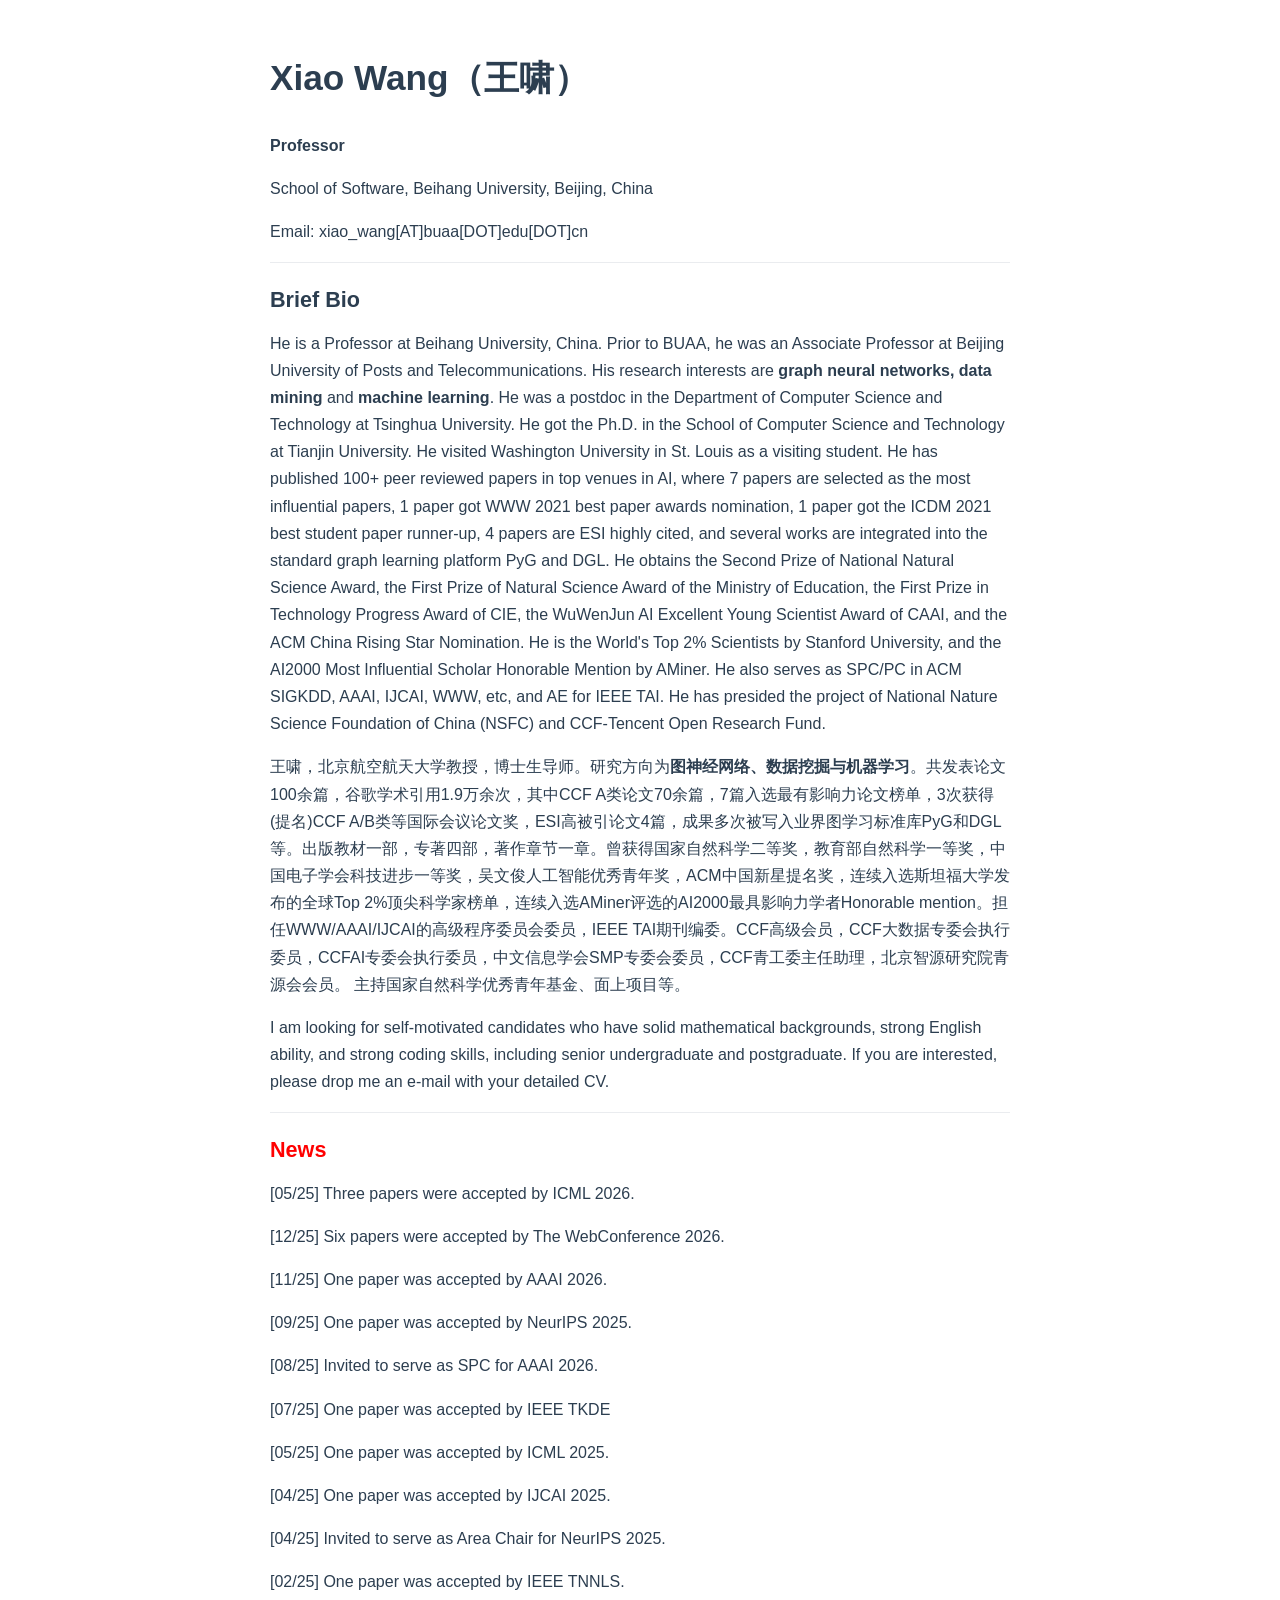
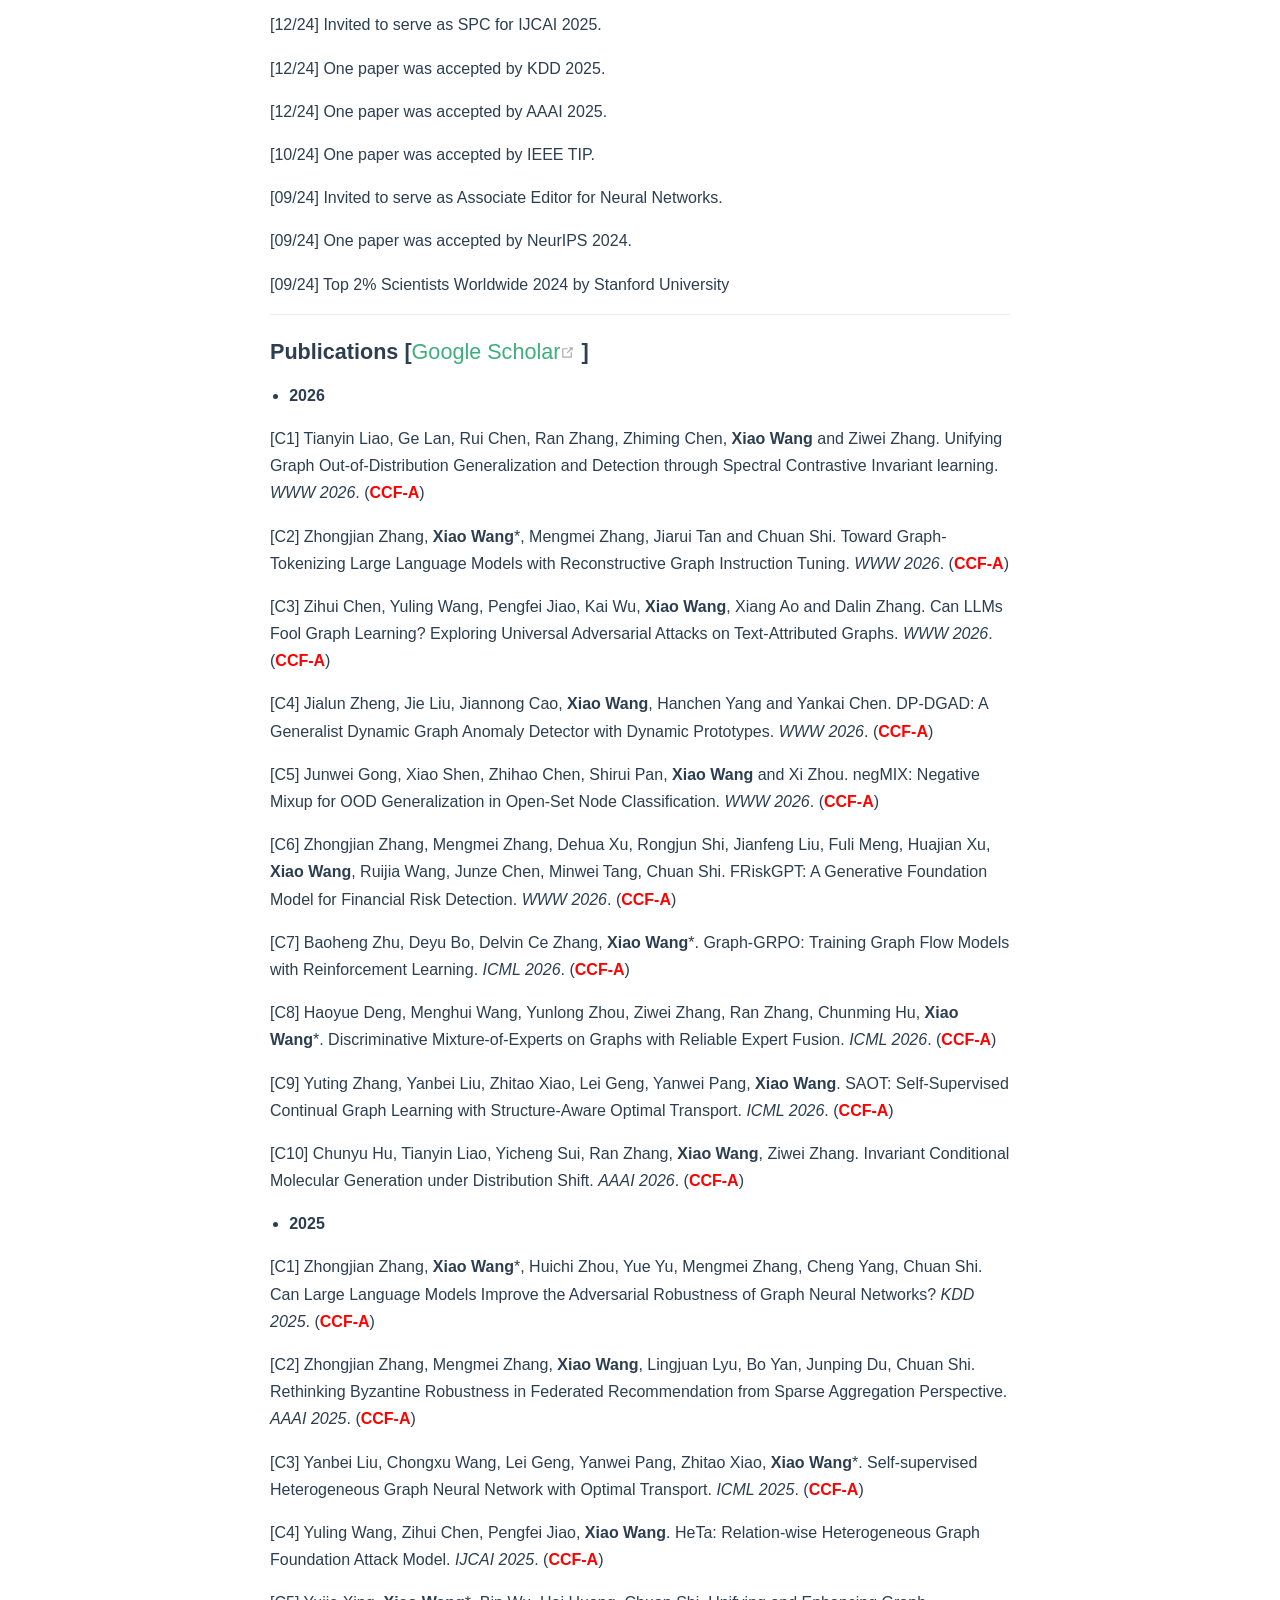
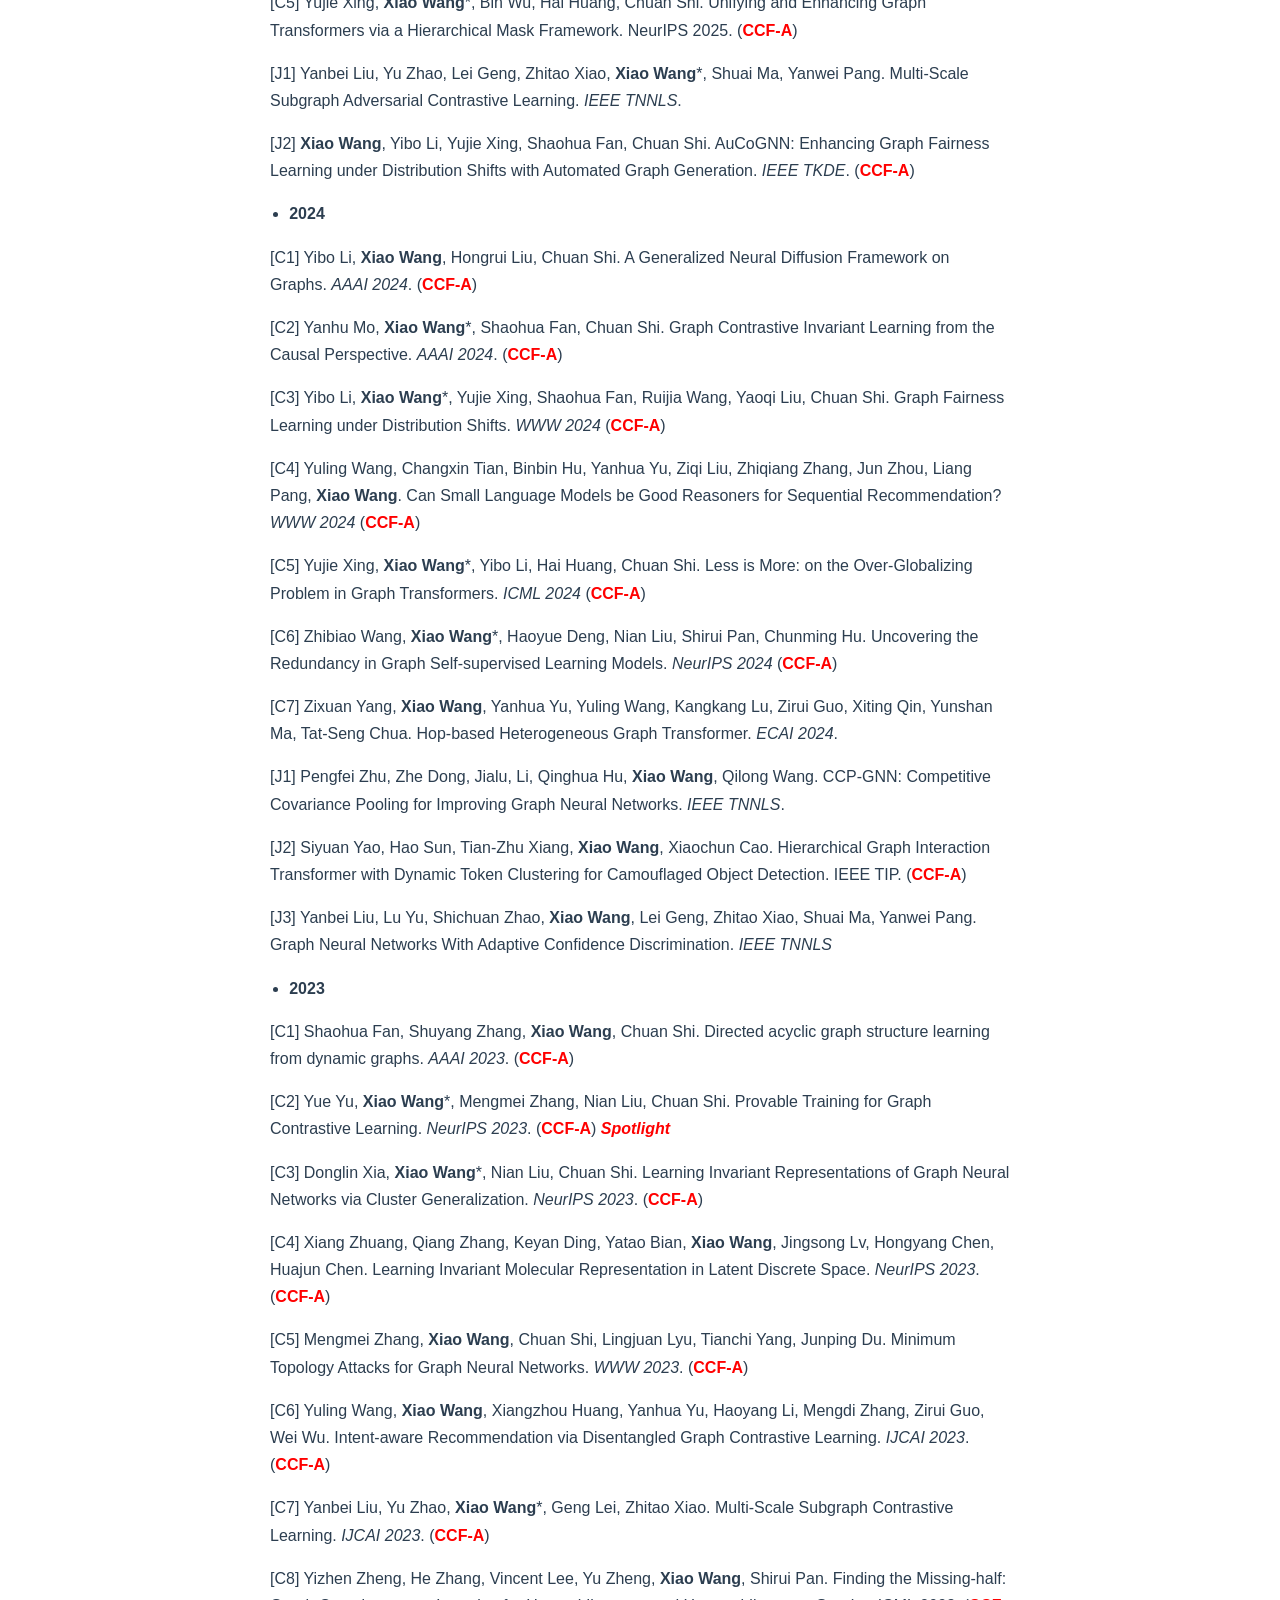
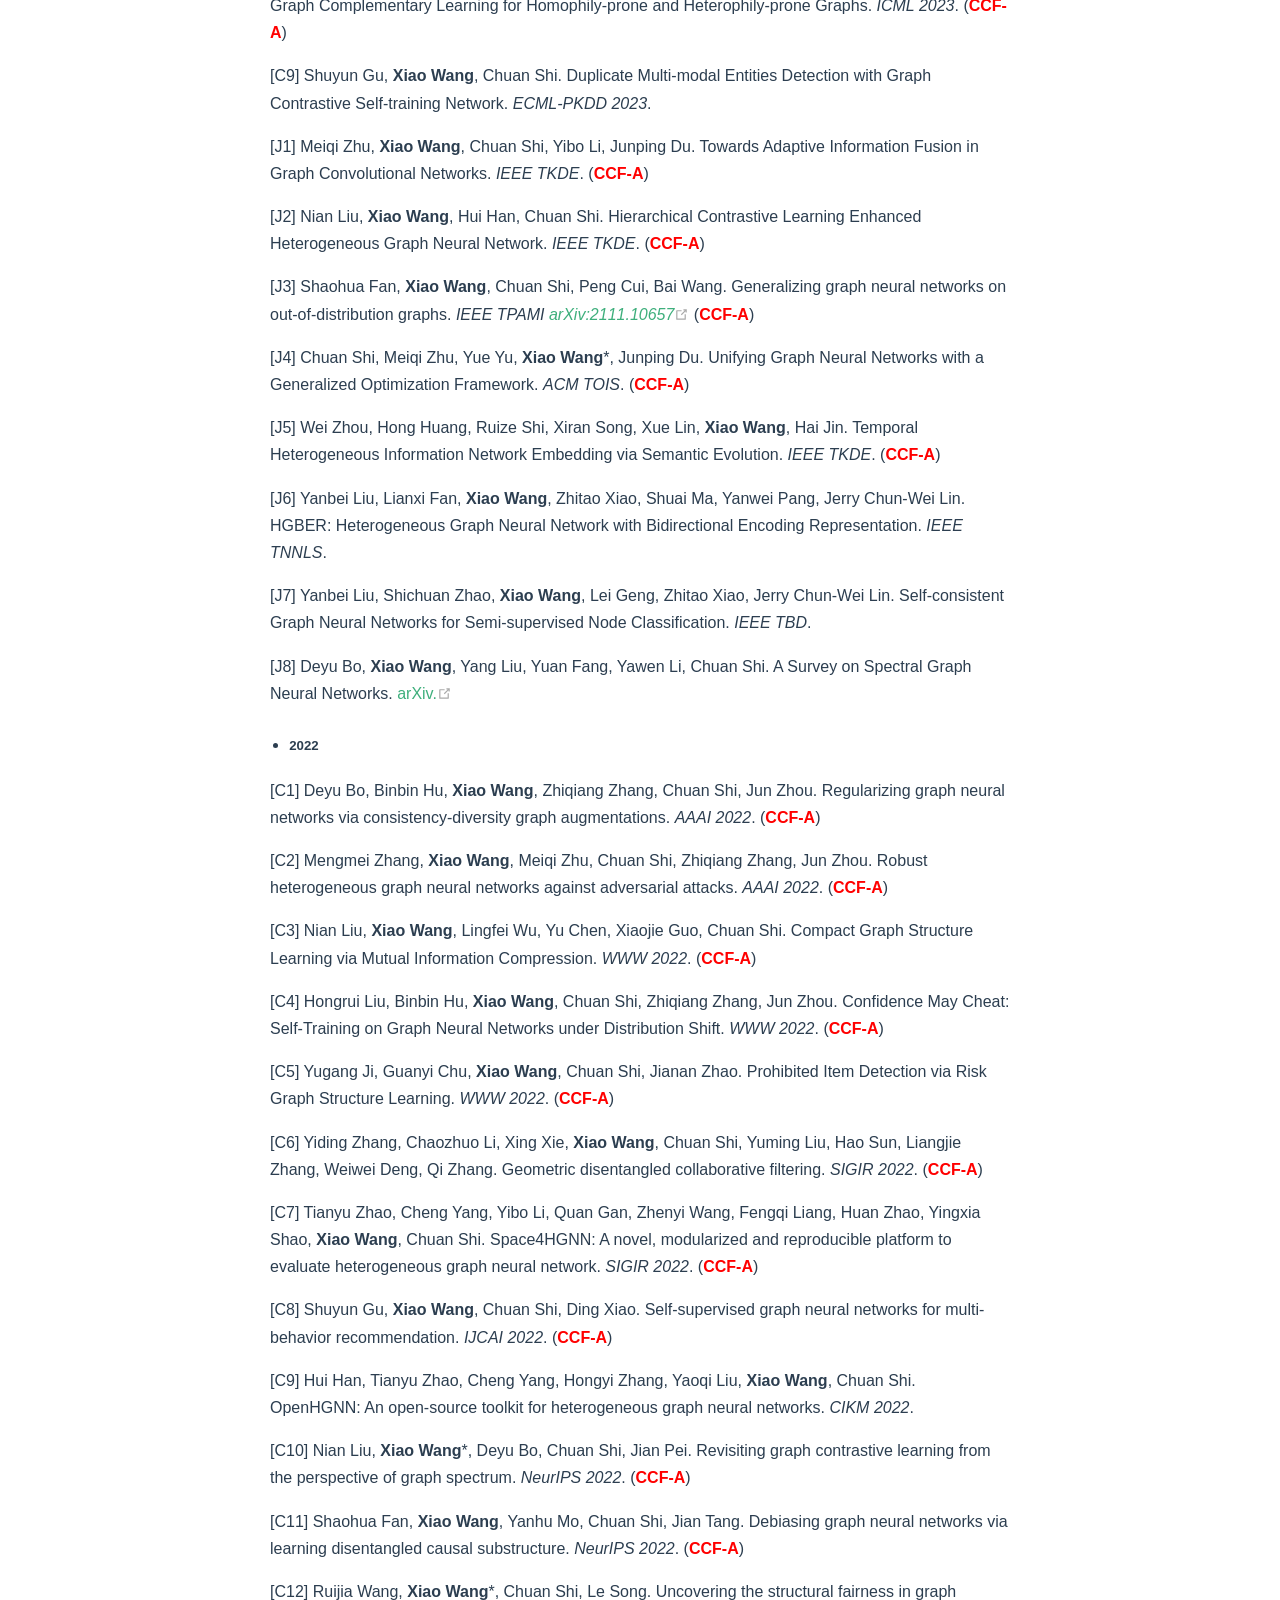
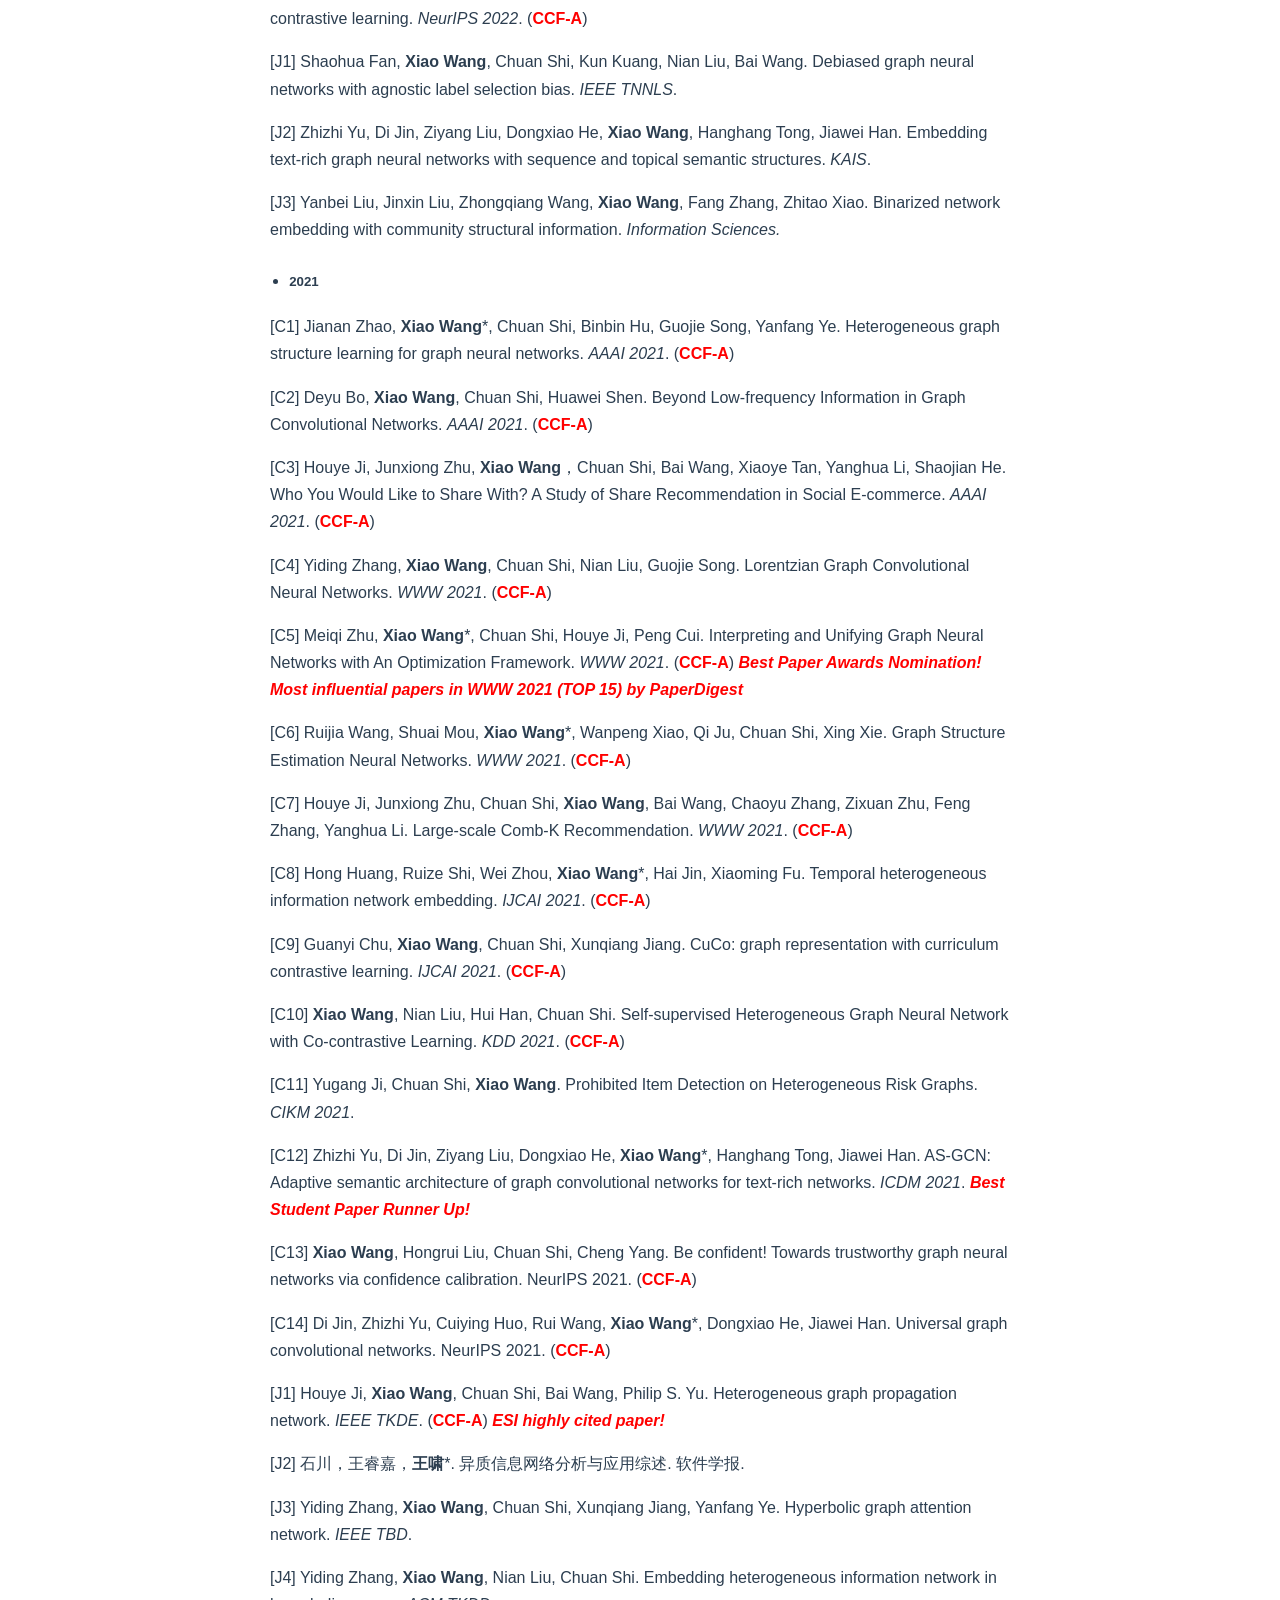
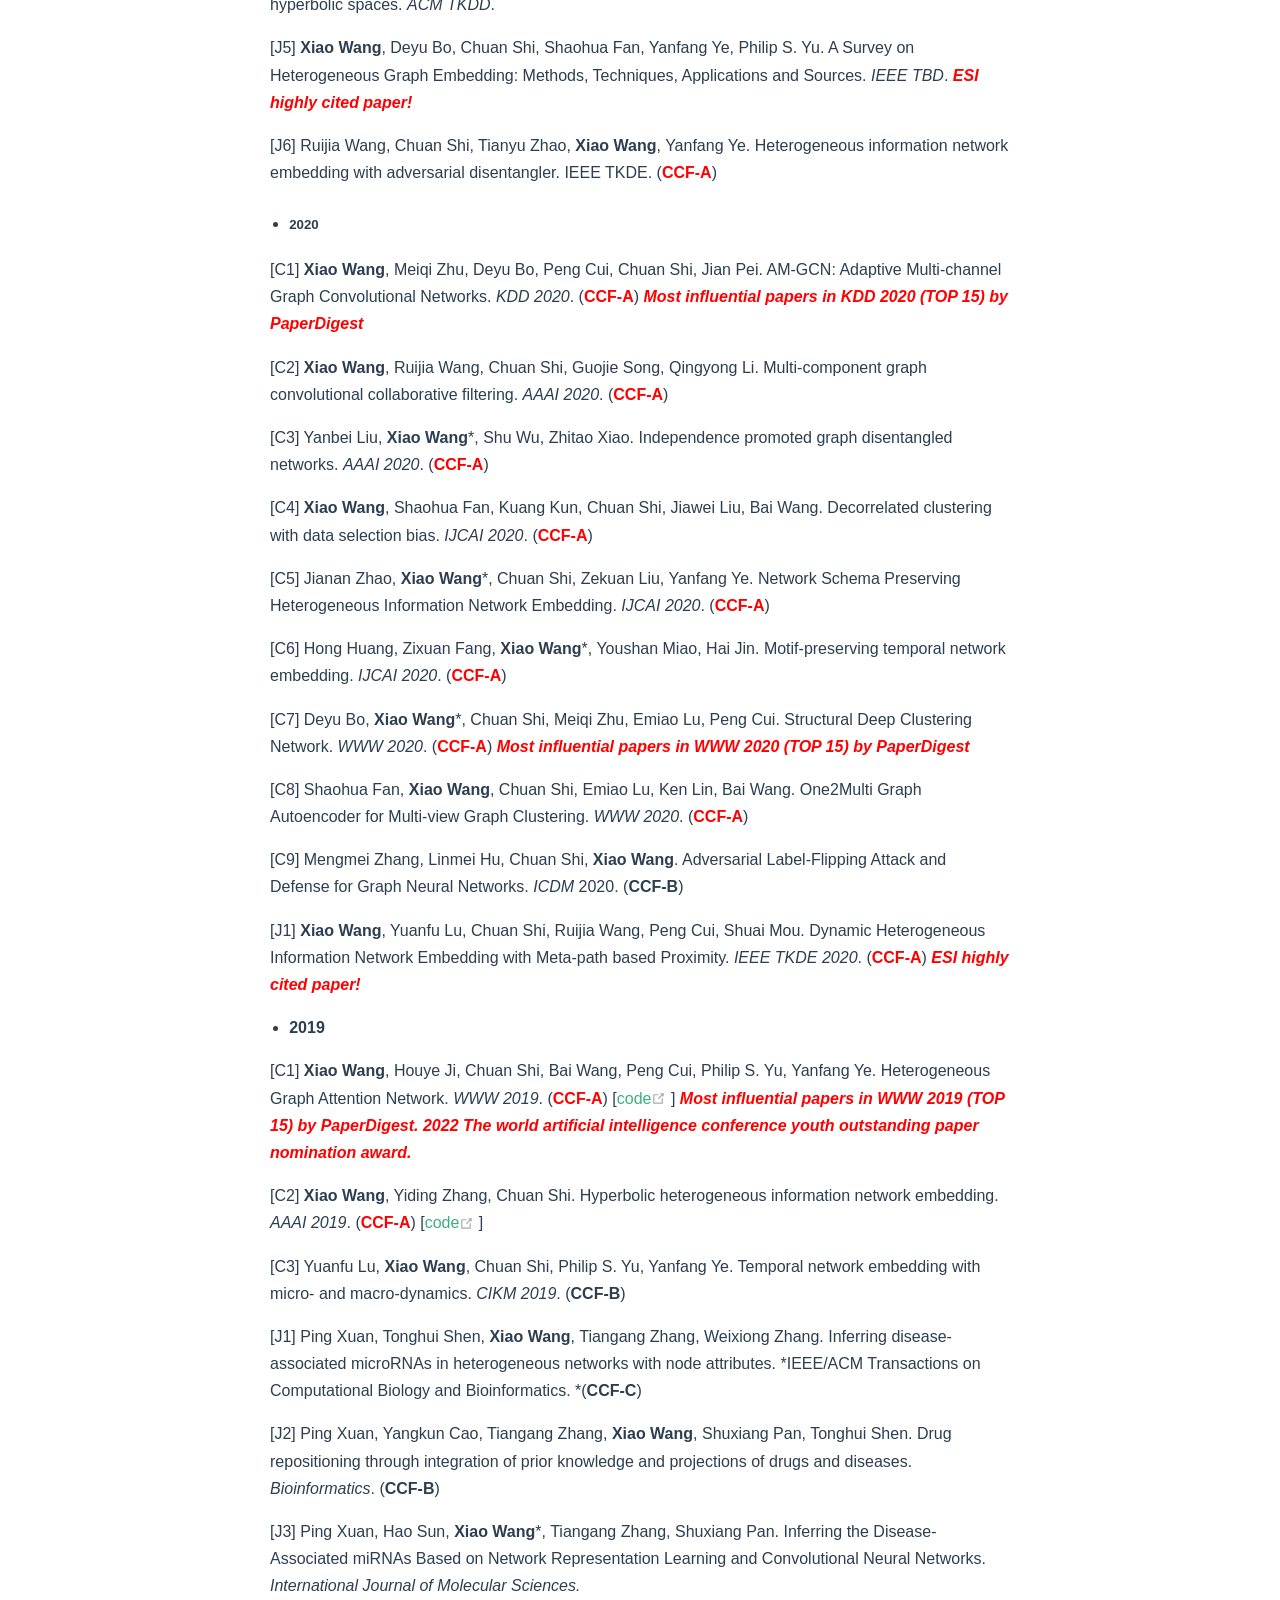
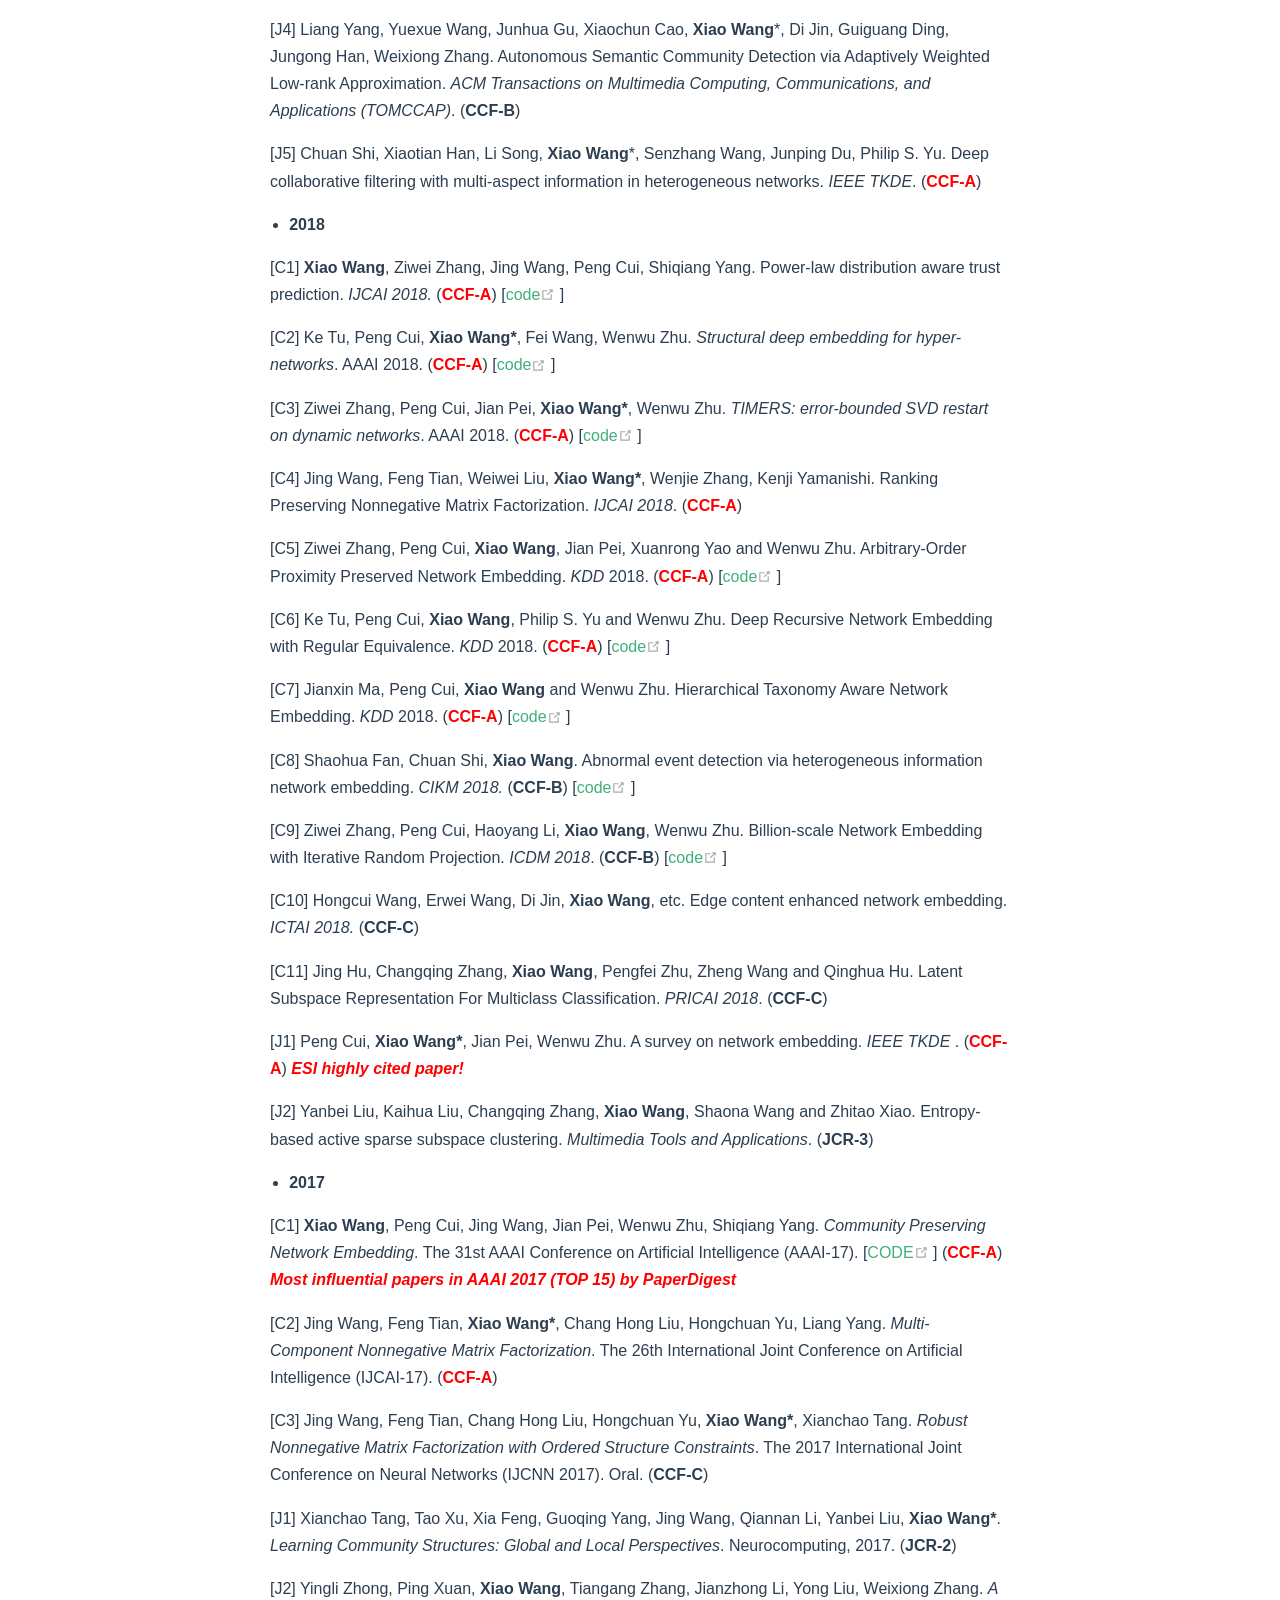
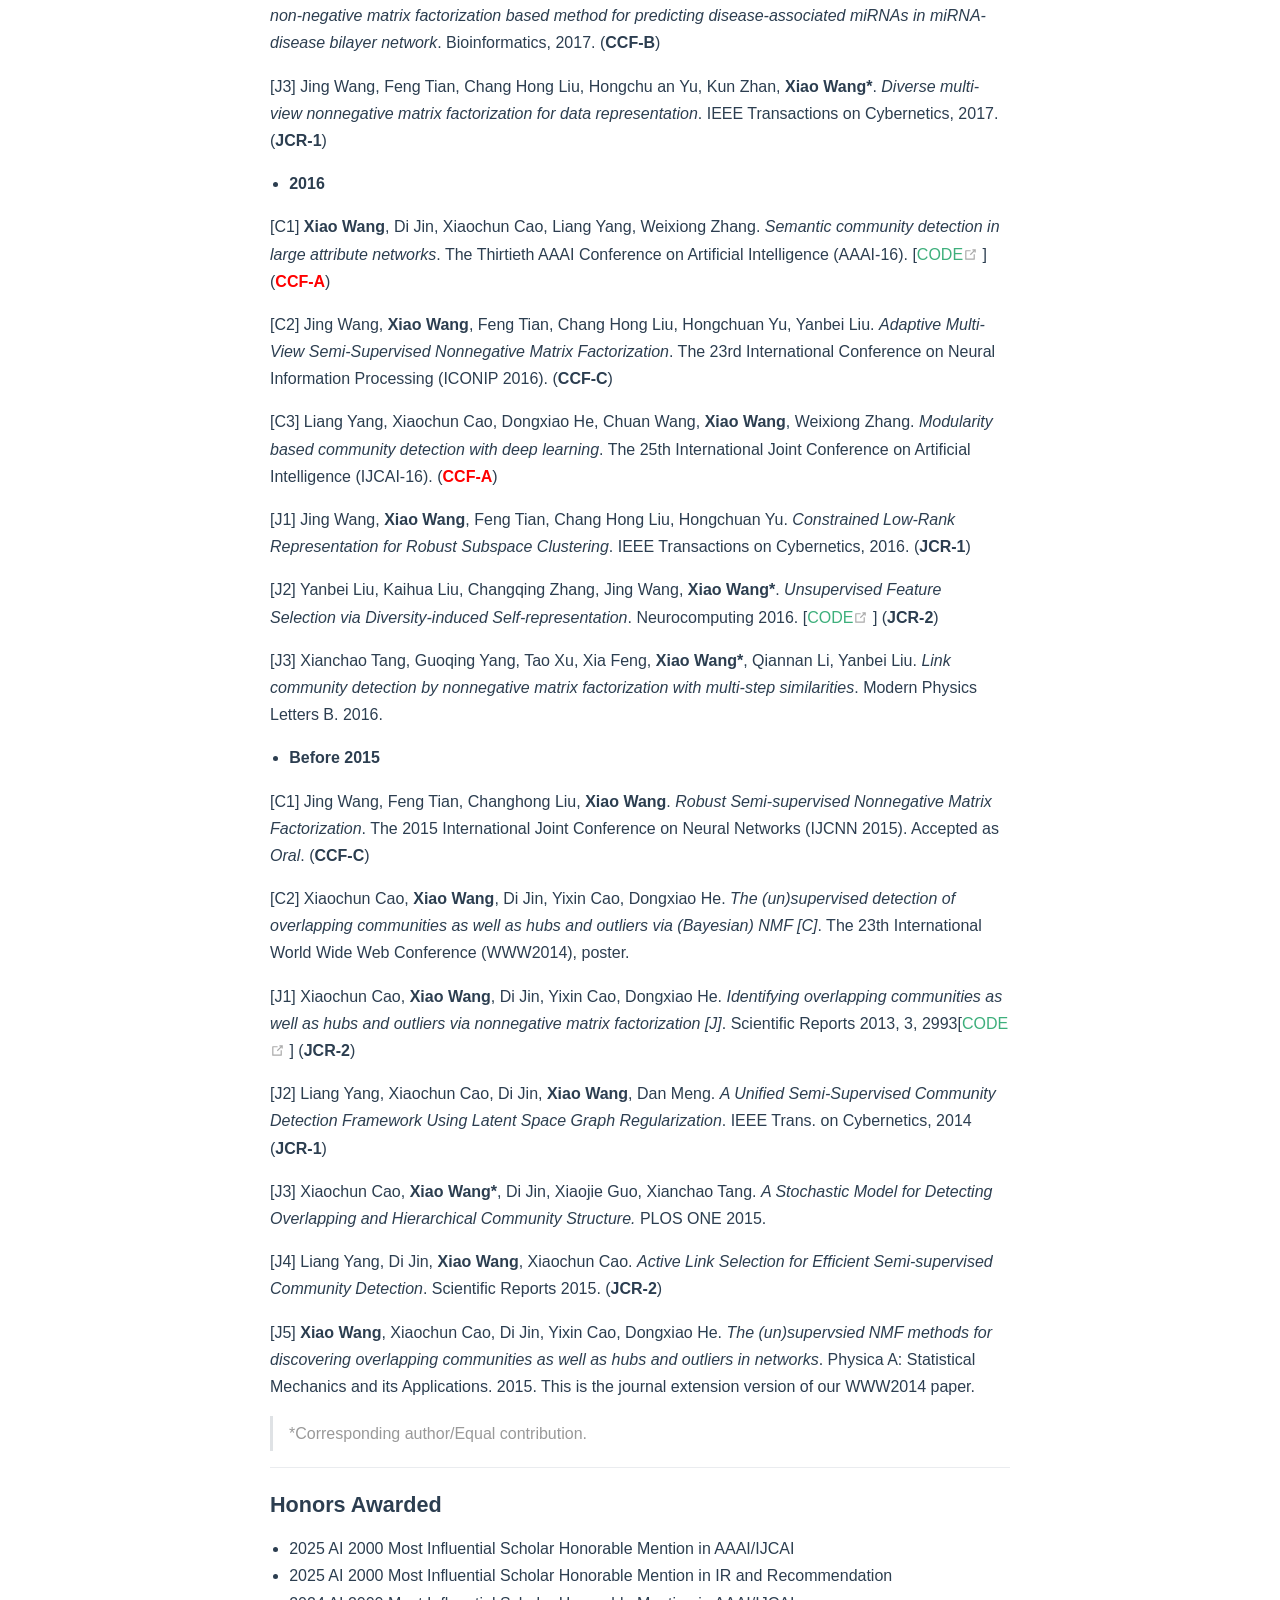
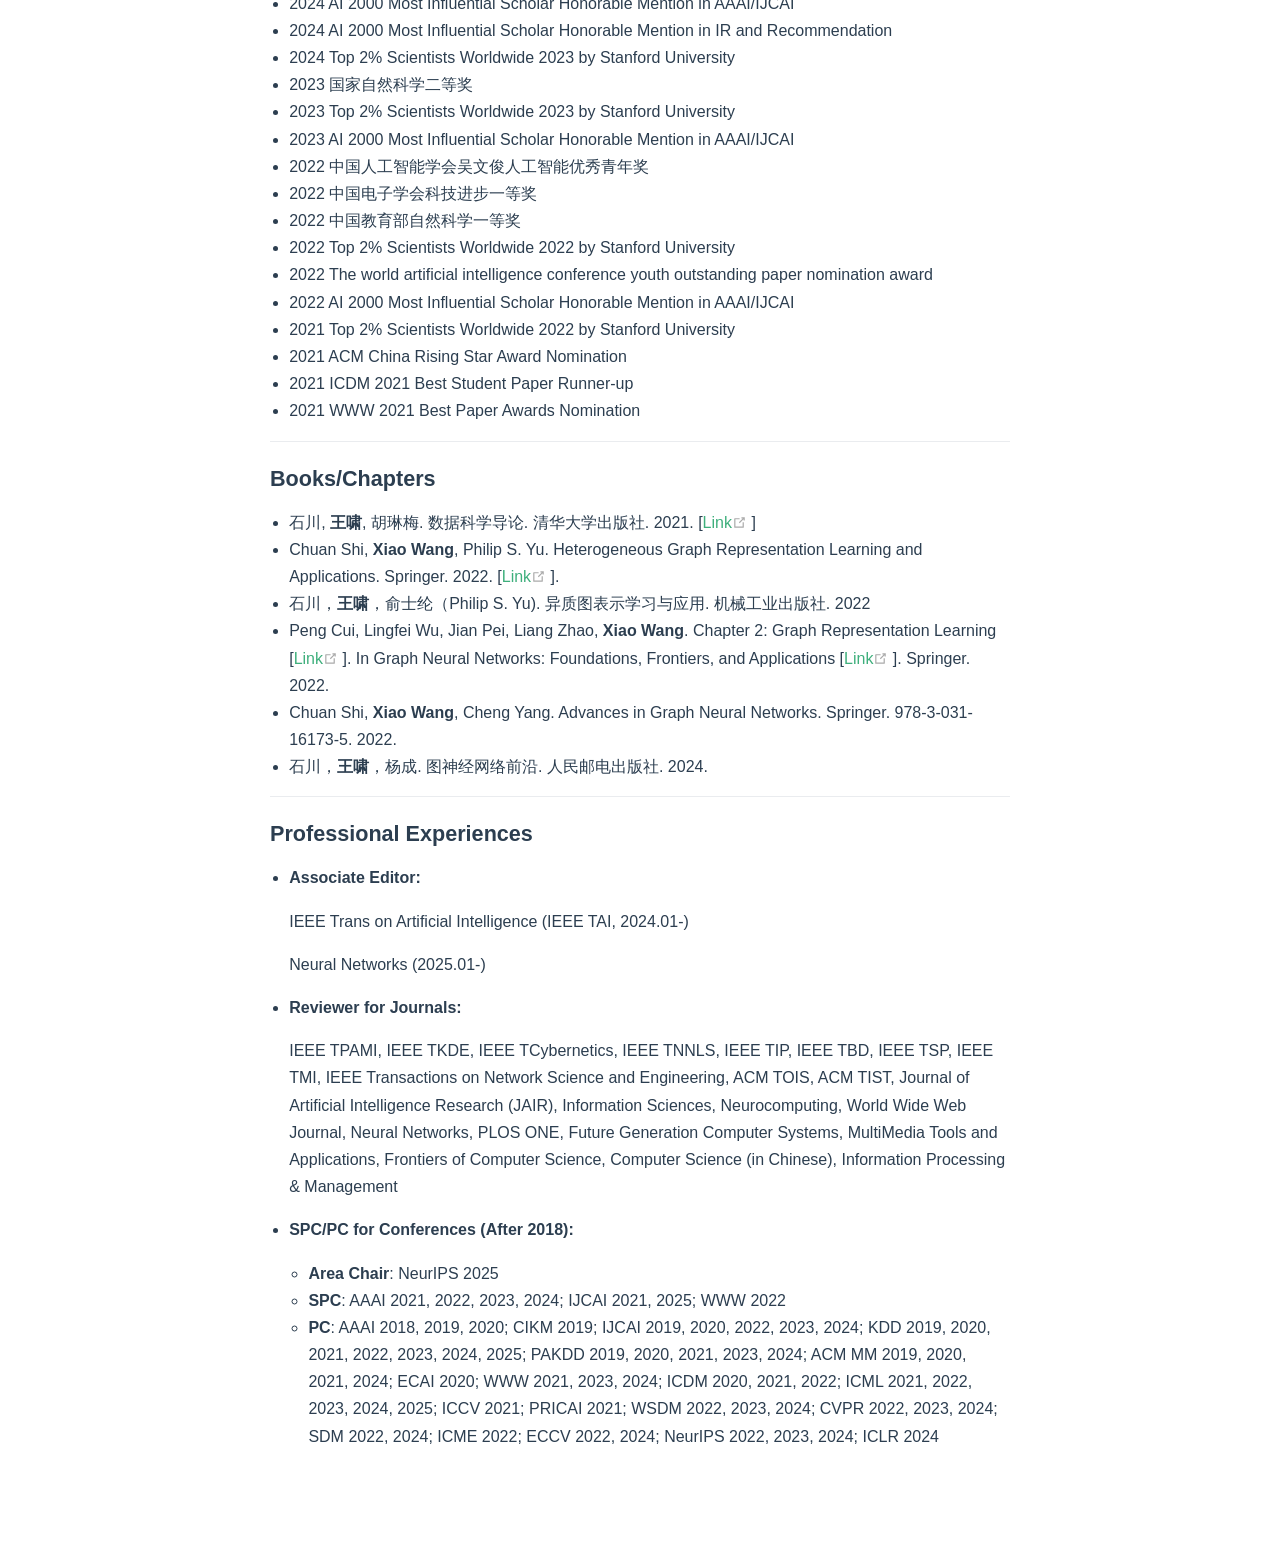
==== commit 462ae866: "deploy" ====
--- a/index.html
+++ b/index.html
@@ -8,11 +8,11 @@
     
     <meta name="description" content="">
     
-    <link rel="preload" href="./assets/css/0.styles.a509adbc.css" as="style"><link rel="preload" href="./assets/js/app.6f36dfbe.js" as="script"><link rel="preload" href="./assets/js/2.15753625.js" as="script"><link rel="preload" href="./assets/js/22.ba3846f2.js" as="script"><link rel="prefetch" href="./assets/js/1.85f96e45.js"><link rel="prefetch" href="./assets/js/10.6be6a8e9.js"><link rel="prefetch" href="./assets/js/11.70404eb5.js"><link rel="prefetch" href="./assets/js/12.69fc59a1.js"><link rel="prefetch" href="./assets/js/13.38aee4da.js"><link rel="prefetch" href="./assets/js/14.d371b4a1.js"><link rel="prefetch" href="./assets/js/15.851ef665.js"><link rel="prefetch" href="./assets/js/16.ee28f8af.js"><link rel="prefetch" href="./assets/js/17.64f14a0d.js"><link rel="prefetch" href="./assets/js/18.835156c0.js"><link rel="prefetch" href="./assets/js/19.1492cb57.js"><link rel="prefetch" href="./assets/js/20.dcdc2c9b.js"><link rel="prefetch" href="./assets/js/21.ddfae5da.js"><link rel="prefetch" href="./assets/js/3.c1ac1183.js"><link rel="prefetch" href="./assets/js/4.bb08ef7b.js"><link rel="prefetch" href="./assets/js/5.8ece4ffe.js"><link rel="prefetch" href="./assets/js/6.810ac662.js"><link rel="prefetch" href="./assets/js/7.ace25d64.js"><link rel="prefetch" href="./assets/js/vendors~docsearch.5e19b665.js">
+    <link rel="preload" href="./assets/css/0.styles.a509adbc.css" as="style"><link rel="preload" href="./assets/js/app.c23816cd.js" as="script"><link rel="preload" href="./assets/js/2.15753625.js" as="script"><link rel="preload" href="./assets/js/22.06bfd86a.js" as="script"><link rel="prefetch" href="./assets/js/1.85f96e45.js"><link rel="prefetch" href="./assets/js/10.6be6a8e9.js"><link rel="prefetch" href="./assets/js/11.70404eb5.js"><link rel="prefetch" href="./assets/js/12.69fc59a1.js"><link rel="prefetch" href="./assets/js/13.38aee4da.js"><link rel="prefetch" href="./assets/js/14.d371b4a1.js"><link rel="prefetch" href="./assets/js/15.851ef665.js"><link rel="prefetch" href="./assets/js/16.ee28f8af.js"><link rel="prefetch" href="./assets/js/17.64f14a0d.js"><link rel="prefetch" href="./assets/js/18.835156c0.js"><link rel="prefetch" href="./assets/js/19.1492cb57.js"><link rel="prefetch" href="./assets/js/20.dcdc2c9b.js"><link rel="prefetch" href="./assets/js/21.ddfae5da.js"><link rel="prefetch" href="./assets/js/3.c1ac1183.js"><link rel="prefetch" href="./assets/js/4.bb08ef7b.js"><link rel="prefetch" href="./assets/js/5.8ece4ffe.js"><link rel="prefetch" href="./assets/js/6.810ac662.js"><link rel="prefetch" href="./assets/js/7.ace25d64.js"><link rel="prefetch" href="./assets/js/vendors~docsearch.5e19b665.js">
     <link rel="stylesheet" href="./assets/css/0.styles.a509adbc.css">
   </head>
   <body>
-    <div id="app" data-server-rendered="true"><div class="theme-container no-navbar no-sidebar"><!----> <div class="sidebar-mask"></div> <aside class="sidebar"><!---->  <!----> </aside> <main class="page"> <div class="theme-default-content content__default"><h1 id="xiao-wang-王啸"><a href="#xiao-wang-王啸" class="header-anchor">#</a> Xiao Wang（王啸）</h1> <p><strong>Professor</strong></p> <p>School of Software, Beihang University, Beijing, China</p> <p>Email: xiao_wang[AT]buaa[DOT]edu[DOT]cn</p> <hr> <h3 id="brief-bio"><a href="#brief-bio" class="header-anchor">#</a> <span id="Biography">Brief Bio</span></h3> <p>He is a Professor at Beihang University, China. Prior to BUAA, he was an Associate Professor at Beijing University of Posts and Telecommunications. His research interests are <strong>graph neural networks, data mining</strong> and <strong>machine learning</strong>. He was a postdoc in the Department of Computer Science and Technology at Tsinghua University. He got the Ph.D. in the School of Computer Science and Technology at Tianjin University. He visited Washington University in St. Louis as a visiting student. He has published 100+ peer reviewed papers in top venues in AI, where 7 papers are selected as the most influential papers, 1 paper got WWW 2021 best paper awards nomination, 1 paper got the ICDM 2021 best student paper runner-up, 4 papers are ESI highly cited, and several works are integrated into the standard graph learning platform PyG and DGL. He obtains the Second Prize of National Natural Science Award, the First Prize of Natural Science Award of the Ministry of Education, the First Prize in Technology Progress Award of CIE, the WuWenJun AI Excellent Young Scientist Award of CAAI, and the ACM China Rising Star Nomination. He is the World's Top 2% Scientists by Stanford University, and the AI2000 Most Influential Scholar Honorable Mention by AMiner. He also serves as SPC/PC in ACM SIGKDD, AAAI, IJCAI, WWW, etc, and AE for IEEE TAI. He has presided the project of National Nature Science Foundation of China (NSFC) and CCF-Tencent Open Research Fund.</p> <p>王啸，北京航空航天大学教授，博士生导师。研究方向为<strong>图神经网络、数据挖掘与机器学习</strong>。共发表论文100余篇，谷歌学术引用15000余次，其中CCF A类论文60余篇，7篇入选最有影响力论文榜单，3次获得(提名)CCF A/B类等国际会议论文奖，ESI高被引论文4篇，成果多次被写入业界图学习标准库PyG和DGL等。出版教材一部，专著四部，著作章节一章。曾获得国家自然科学二等奖，教育部自然科学一等奖，中国电子学会科技进步一等奖，吴文俊人工智能优秀青年奖，ACM中国新星提名奖，连续入选斯坦福大学发布的全球Top 2%顶尖科学家榜单，连续入选AMiner评选的AI2000最具影响力学者Honorable mention。担任WWW/AAAI/IJCAI的高级程序委员会委员，IEEE TAI期刊编委。CCF高级会员，CCF大数据专委会执行委员，CCFAI专委会执行委员，中文信息学会SMP专委会委员，CCF青工委主任助理，北京智源研究院青源会会员。 主持国家自然科学优秀青年基金、面上项目等。</p> <p>I am looking for self-motivated candidates who have solid mathematical backgrounds, strong English ability, and strong coding skills, including senior undergraduate and postgraduate. If you are interested, please drop me an e-mail with your detailed CV.</p> <hr> <h3 id="news"><a href="#news" class="header-anchor">#</a> <font color="red"><span id="News">News</span></font></h3> <p>[12/25] Six papers were accepted by The WebConference 2026.</p> <p>[11/25] One paper was accepted by AAAI 2026.</p> <p>[09/25] One paper was accepted by NeurIPS 2025.</p> <p>[08/25] Invited to serve as SPC for AAAI 2026.</p> <p>[07/25] One paper was accepted by IEEE TKDE</p> <p>[05/25] One paper was accepted by ICML 2025.</p> <p>[04/25] One paper was accepted by IJCAI 2025.</p> <p>[04/25] Invited to serve as Area Chair for NeurIPS 2025.</p> <p>[02/25] One paper was accepted by IEEE TNNLS.</p> <p>[12/24] Invited to serve as SPC for IJCAI 2025.</p> <p>[12/24] One paper was accepted by KDD 2025.</p> <p>[12/24] One paper was accepted by AAAI 2025.</p> <p>[10/24] One paper was accepted by IEEE TIP.</p> <p>[09/24] Invited to serve as Associate Editor for Neural Networks.</p> <p>[09/24] One paper was accepted by NeurIPS 2024.</p> <p>[09/24] Top 2% Scientists Worldwide 2024 by Stanford University</p> <p>[07/24] One paper was accepted by ECAI 2024.</p> <hr> <h3 id="publications-google-scholar"><a href="#publications-google-scholar" class="header-anchor">#</a> Publications [<a href="http://scholar.google.com/citations?user=MnzarAQAAAAJ&amp;hl=zh-CN" target="_blank" rel="noopener noreferrer">Google Scholar<span><svg xmlns="http://www.w3.org/2000/svg" aria-hidden="true" focusable="false" x="0px" y="0px" viewBox="0 0 100 100" width="15" height="15" class="icon outbound"><path fill="currentColor" d="M18.8,85.1h56l0,0c2.2,0,4-1.8,4-4v-32h-8v28h-48v-48h28v-8h-32l0,0c-2.2,0-4,1.8-4,4v56C14.8,83.3,16.6,85.1,18.8,85.1z"></path> <polygon fill="currentColor" points="45.7,48.7 51.3,54.3 77.2,28.5 77.2,37.2 85.2,37.2 85.2,14.9 62.8,14.9 62.8,22.9 71.5,22.9"></polygon></svg> <span class="sr-only">(opens new window)</span></span></a>]</h3> <ul><li><strong>2026</strong></li></ul> <p>[C1] Tianyin Liao, Ge Lan, Rui Chen, Ran Zhang, Zhiming Chen, <strong>Xiao Wang</strong>* and Ziwei Zhang. Unifying Graph Out-of-Distribution Generalization and Detection through Spectral Contrastive Invariant learning. <em>WWW 2026</em>. (<strong><font color="red">CCF-A</font></strong>)</p> <p>[C2] Zhongjian Zhang, <strong>Xiao Wang</strong>, Mengmei Zhang, Jiarui Tan and Chuan Shi. Toward Graph-Tokenizing Large Language Models with Reconstructive Graph Instruction Tuning. <em>WWW 2026</em>. (<strong><font color="red">CCF-A</font></strong>)</p> <p>[C3] Zihui Chen, Yuling Wang, Pengfei Jiao, Kai Wu, <strong>Xiao Wang</strong>, Xiang Ao and Dalin Zhang. Can LLMs Fool Graph Learning? Exploring Universal Adversarial Attacks on Text-Attributed Graphs. <em>WWW 2026</em>. (<strong><font color="red">CCF-A</font></strong>)</p> <p>[C4] Jialun Zheng, Jie Liu, Jiannong Cao, <strong>Xiao Wang</strong>, Hanchen Yang and Yankai Chen. DP-DGAD: A Generalist Dynamic Graph Anomaly Detector with Dynamic Prototypes. <em>WWW 2026</em>. (<strong><font color="red">CCF-A</font></strong>)</p> <p>[C5] Junwei Gong, Xiao Shen, Zhihao Chen, Shirui Pan, <strong>Xiao Wang</strong> and Xi Zhou. negMIX: Negative Mixup for OOD Generalization in Open-Set Node Classification. <em>WWW 2026</em>. (<strong><font color="red">CCF-A</font></strong>)</p> <p>[C6] Zhongjian Zhang, Mengmei Zhang, Dehua Xu, Rongjun Shi, Jianfeng Liu, Fuli Meng, Huajian Xu, <strong>Xiao Wang</strong>, Ruijia Wang, Junze Chen, Minwei Tang, Chuan Shi. FRiskGPT: A Generative Foundation Model for Financial Risk Detection. <em>WWW 2026</em>. (<strong><font color="red">CCF-A</font></strong>)</p> <p>[C7] Chunyu Hu, Tianyin Liao, Yicheng Sui, Ran Zhang, <strong>Xiao Wang</strong>, Ziwei Zhang. Invariant Conditional Molecular Generation under Distribution Shift. <em>AAAI 2026</em>. (<strong><font color="red">CCF-A</font></strong>)</p> <ul><li><strong>2025</strong></li></ul> <p>[C1] Zhongjian Zhang, <strong>Xiao Wang</strong>*, Huichi Zhou, Yue Yu, Mengmei Zhang, Cheng Yang, Chuan Shi. Can Large Language Models Improve the Adversarial Robustness of Graph Neural Networks? <em>KDD 2025</em>. (<strong><font color="red">CCF-A</font></strong>)</p> <p>[C2] Zhongjian Zhang, Mengmei Zhang, <strong>Xiao Wang</strong>, Lingjuan Lyu, Bo Yan, Junping Du, Chuan Shi. Rethinking Byzantine Robustness in Federated Recommendation from Sparse Aggregation Perspective. <em>AAAI 2025</em>.  (<strong><font color="red">CCF-A</font></strong>)</p> <p>[C3] Yanbei Liu, Chongxu Wang, Lei Geng, Yanwei Pang, Zhitao Xiao, <strong>Xiao Wang</strong>*. Self-supervised Heterogeneous Graph Neural Network with Optimal Transport. <em>ICML 2025</em>.  (<strong><font color="red">CCF-A</font></strong>)</p> <p>[C4] Yuling Wang, Zihui Chen, Pengfei Jiao, <strong>Xiao Wang</strong>. HeTa: Relation-wise Heterogeneous Graph Foundation Attack Model. <em>IJCAI 2025</em>. (<strong><font color="red">CCF-A</font></strong>)</p> <p>[C5] Yujie Xing, <strong>Xiao Wang</strong>*, Bin Wu, Hai Huang, Chuan Shi. Unifying and Enhancing Graph Transformers via a Hierarchical Mask Framework. NeurIPS 2025.  (<strong><font color="red">CCF-A</font></strong>)</p> <p>[J1] Yanbei Liu, Yu Zhao, Lei Geng, Zhitao Xiao, <strong>Xiao Wang</strong>*, Shuai Ma, Yanwei Pang. Multi-Scale Subgraph Adversarial Contrastive Learning. <em>IEEE TNNLS</em>.</p> <p>[J2] <strong>Xiao Wang</strong>, Yibo Li, Yujie Xing, Shaohua Fan, Chuan Shi. AuCoGNN: Enhancing Graph Fairness Learning under Distribution Shifts with Automated Graph Generation. <em>IEEE TKDE</em>.   (<strong><font color="red">CCF-A</font></strong>)</p> <ul><li><strong>2024</strong></li></ul> <p>[C1] Yibo Li, <strong>Xiao Wang</strong>, Hongrui Liu, Chuan Shi. A Generalized Neural Diffusion Framework on Graphs. <em>AAAI 2024</em>. (<strong><font color="red">CCF-A</font></strong>)</p> <p>[C2] Yanhu Mo, <strong>Xiao Wang</strong>*,  Shaohua Fan, Chuan Shi. Graph Contrastive Invariant Learning from the Causal Perspective. <em>AAAI 2024</em>. (<strong><font color="red">CCF-A</font></strong>)</p> <p>[C3] Yibo Li, <strong>Xiao Wang</strong>*, Yujie Xing, Shaohua Fan, Ruijia Wang, Yaoqi Liu, Chuan Shi. Graph Fairness Learning under Distribution Shifts. <em>WWW 2024</em> (<strong><font color="red">CCF-A</font></strong>)</p> <p>[C4] Yuling Wang, Changxin Tian, Binbin Hu, Yanhua Yu, Ziqi Liu, Zhiqiang Zhang, Jun Zhou, Liang Pang, <strong>Xiao Wang</strong>. Can Small Language Models be Good Reasoners for Sequential Recommendation? <em>WWW 2024</em> (<strong><font color="red">CCF-A</font></strong>)</p> <p>[C5] Yujie Xing, <strong>Xiao Wang</strong>*, Yibo Li, Hai Huang, Chuan Shi. Less is More: on the Over-Globalizing Problem in Graph Transformers. <em>ICML 2024</em> (<strong><font color="red">CCF-A</font></strong>)</p> <p>[C6] Zhibiao Wang, <strong>Xiao Wang</strong>*, Haoyue Deng, Nian Liu, Shirui Pan, Chunming Hu. Uncovering the Redundancy in Graph Self-supervised Learning Models. <em>NeurIPS 2024</em> (<strong><font color="red">CCF-A</font></strong>)</p> <p>[C7] Zixuan Yang, <strong>Xiao Wang</strong>, Yanhua Yu, Yuling Wang, Kangkang Lu, Zirui Guo, Xiting Qin, Yunshan Ma, Tat-Seng Chua. Hop-based Heterogeneous Graph Transformer. <em>ECAI 2024</em>.</p> <p>[J1] Pengfei Zhu, Zhe Dong, Jialu, Li, Qinghua Hu, <strong>Xiao Wang</strong>, Qilong Wang. CCP-GNN: Competitive Covariance Pooling for Improving Graph Neural Networks. <em>IEEE TNNLS</em>.</p> <p>[J2] Siyuan Yao, Hao Sun, Tian-Zhu Xiang, <strong>Xiao Wang</strong>, Xiaochun Cao. Hierarchical Graph Interaction Transformer with Dynamic Token Clustering for Camouflaged Object Detection. IEEE TIP. (<strong><font color="red">CCF-A</font></strong>)</p> <p>[J3] Yanbei Liu, Lu Yu, Shichuan Zhao, <strong>Xiao Wang</strong>, Lei Geng, Zhitao Xiao, Shuai Ma, Yanwei Pang. Graph Neural Networks With Adaptive Confidence Discrimination. <em>IEEE TNNLS</em></p> <ul><li><strong>2023</strong></li></ul> <p>[C1] Shaohua Fan, Shuyang Zhang, <strong>Xiao Wang</strong>, Chuan Shi. Directed acyclic graph structure learning from dynamic graphs. <em>AAAI 2023</em>. (<strong><font color="red">CCF-A</font></strong>)</p> <p>[C2] Yue Yu, <strong>Xiao Wang</strong>*, Mengmei Zhang, Nian Liu, Chuan Shi. Provable Training for Graph Contrastive Learning. <em>NeurIPS 2023</em>. (<strong><font color="red">CCF-A</font></strong>) <em><strong><font color="red">Spotlight</font></strong></em></p> <p>[C3] Donglin Xia, <strong>Xiao Wang</strong>*, Nian Liu, Chuan Shi. Learning Invariant Representations of Graph Neural Networks via Cluster Generalization. <em>NeurIPS 2023</em>. (<strong><font color="red">CCF-A</font></strong>)</p> <p>[C4] Xiang Zhuang, Qiang Zhang, Keyan Ding, Yatao Bian, <strong>Xiao Wang</strong>, Jingsong Lv, Hongyang Chen, Huajun Chen. Learning Invariant Molecular Representation in Latent Discrete Space. <em>NeurIPS 2023</em>. (<strong><font color="red">CCF-A</font></strong>)</p> <p>[C5] Mengmei Zhang, <strong>Xiao Wang</strong>, Chuan Shi, Lingjuan Lyu, Tianchi Yang, Junping Du. Minimum Topology Attacks for Graph Neural Networks. <em>WWW 2023</em>. (<strong><font color="red">CCF-A</font></strong>)</p> <p>[C6] Yuling Wang, <strong>Xiao Wang</strong>, Xiangzhou Huang, Yanhua Yu, Haoyang Li, Mengdi Zhang, Zirui Guo, Wei Wu. Intent-aware Recommendation via Disentangled Graph Contrastive Learning. <em>IJCAI 2023</em>. (<strong><font color="red">CCF-A</font></strong>)</p> <p>[C7] Yanbei Liu, Yu Zhao, <strong>Xiao Wang</strong>*, Geng Lei, Zhitao Xiao. Multi-Scale Subgraph Contrastive Learning. <em>IJCAI 2023</em>. (<strong><font color="red">CCF-A</font></strong>)</p> <p>[C8] Yizhen Zheng, He Zhang, Vincent Lee, Yu Zheng, <strong>Xiao Wang</strong>, Shirui Pan. Finding the Missing-half: Graph Complementary Learning for Homophily-prone and Heterophily-prone Graphs. <em>ICML 2023</em>. (<strong><font color="red">CCF-A</font></strong>)</p> <p>[C9] Shuyun Gu, <strong>Xiao Wang</strong>, Chuan Shi. Duplicate Multi-modal Entities Detection with Graph Contrastive Self-training Network. <em>ECML-PKDD 2023</em>.</p> <p>[J1] Meiqi Zhu, <strong>Xiao Wang</strong>, Chuan Shi, Yibo Li, Junping Du. Towards Adaptive Information Fusion in Graph Convolutional Networks. <em>IEEE TKDE</em>. (<strong><font color="red">CCF-A</font></strong>)</p> <p>[J2] Nian Liu, <strong>Xiao Wang</strong>, Hui Han, Chuan Shi. Hierarchical Contrastive Learning Enhanced Heterogeneous Graph Neural Network. <em>IEEE TKDE</em>. (<strong><font color="red">CCF-A</font></strong>)</p> <p>[J3] Shaohua Fan, <strong>Xiao Wang</strong>, Chuan Shi, Peng Cui, Bai Wang. Generalizing graph neural networks on out-of-distribution graphs. <em>IEEE TPAMI</em> <em><a href="https://arxiv.org/abs/2111.10657" target="_blank" rel="noopener noreferrer">arXiv:2111.10657<span><svg xmlns="http://www.w3.org/2000/svg" aria-hidden="true" focusable="false" x="0px" y="0px" viewBox="0 0 100 100" width="15" height="15" class="icon outbound"><path fill="currentColor" d="M18.8,85.1h56l0,0c2.2,0,4-1.8,4-4v-32h-8v28h-48v-48h28v-8h-32l0,0c-2.2,0-4,1.8-4,4v56C14.8,83.3,16.6,85.1,18.8,85.1z"></path> <polygon fill="currentColor" points="45.7,48.7 51.3,54.3 77.2,28.5 77.2,37.2 85.2,37.2 85.2,14.9 62.8,14.9 62.8,22.9 71.5,22.9"></polygon></svg> <span class="sr-only">(opens new window)</span></span></a></em> (<strong><font color="red">CCF-A</font></strong>)</p> <p>[J4] Chuan Shi, Meiqi Zhu, Yue Yu, <strong>Xiao Wang</strong>*, Junping Du. Unifying Graph Neural Networks with a Generalized Optimization Framework. <em>ACM TOIS</em>. (<strong><font color="red">CCF-A</font></strong>)</p> <p>[J5] Wei Zhou, Hong Huang, Ruize Shi, Xiran Song, Xue Lin, <strong>Xiao Wang</strong>, Hai Jin. Temporal Heterogeneous Information Network Embedding via Semantic Evolution. <em>IEEE TKDE</em>. (<strong><font color="red">CCF-A</font></strong>)</p> <p>[J6] Yanbei Liu, Lianxi Fan, <strong>Xiao Wang</strong>, Zhitao Xiao, Shuai Ma, Yanwei Pang, Jerry Chun-Wei Lin. HGBER: Heterogeneous Graph Neural Network with Bidirectional Encoding Representation. <em>IEEE TNNLS</em>.</p> <p>[J7] Yanbei Liu, Shichuan Zhao, <strong>Xiao Wang</strong>, Lei Geng, Zhitao Xiao, Jerry Chun-Wei Lin. Self-consistent Graph Neural Networks for Semi-supervised Node Classification. <em>IEEE TBD</em>.</p> <p>[J8] Deyu Bo, <strong>Xiao Wang</strong>, Yang Liu, Yuan Fang, Yawen Li, Chuan Shi. A Survey on Spectral Graph Neural Networks. <a href="https://arxiv.org/pdf/2302.05631.pdf" target="_blank" rel="noopener noreferrer">arXiv.<span><svg xmlns="http://www.w3.org/2000/svg" aria-hidden="true" focusable="false" x="0px" y="0px" viewBox="0 0 100 100" width="15" height="15" class="icon outbound"><path fill="currentColor" d="M18.8,85.1h56l0,0c2.2,0,4-1.8,4-4v-32h-8v28h-48v-48h28v-8h-32l0,0c-2.2,0-4,1.8-4,4v56C14.8,83.3,16.6,85.1,18.8,85.1z"></path> <polygon fill="currentColor" points="45.7,48.7 51.3,54.3 77.2,28.5 77.2,37.2 85.2,37.2 85.2,14.9 62.8,14.9 62.8,22.9 71.5,22.9"></polygon></svg> <span class="sr-only">(opens new window)</span></span></a></p> <ul><li><h5 id="_2022"><a href="#_2022" class="header-anchor">#</a> <strong>2022</strong></h5></li></ul> <p>[C1] Deyu Bo, Binbin Hu, <strong>Xiao Wang</strong>, Zhiqiang Zhang, Chuan Shi, Jun Zhou. Regularizing graph neural networks via consistency-diversity graph augmentations. <em>AAAI 2022</em>. (<strong><font color="red">CCF-A</font></strong>)</p> <p>[C2] Mengmei Zhang, <strong>Xiao Wang</strong>, Meiqi Zhu, Chuan Shi, Zhiqiang Zhang, Jun Zhou. Robust heterogeneous graph neural networks against adversarial attacks. <em>AAAI 2022</em>. (<strong><font color="red">CCF-A</font></strong>)</p> <p>[C3] Nian Liu, <strong>Xiao Wang</strong>, Lingfei Wu, Yu Chen, Xiaojie Guo, Chuan Shi. Compact Graph Structure Learning via Mutual Information Compression. <em>WWW 2022</em>. (<strong><font color="red">CCF-A</font></strong>)</p> <p>[C4] Hongrui Liu, Binbin Hu, <strong>Xiao Wang</strong>, Chuan Shi, Zhiqiang Zhang, Jun Zhou. Confidence May Cheat: Self-Training on Graph Neural Networks under Distribution Shift. <em>WWW 2022</em>. (<strong><font color="red">CCF-A</font></strong>)</p> <p>[C5] Yugang Ji, Guanyi Chu, <strong>Xiao Wang</strong>, Chuan Shi, Jianan Zhao. Prohibited Item Detection via Risk Graph Structure Learning. <em>WWW 2022</em>. (<strong><font color="red">CCF-A</font></strong>)</p> <p>[C6] Yiding Zhang, Chaozhuo Li, Xing Xie, <strong>Xiao Wang</strong>, Chuan Shi, Yuming Liu, Hao Sun, Liangjie Zhang, Weiwei Deng, Qi Zhang. Geometric disentangled collaborative filtering. <em>SIGIR 2022</em>. (<strong><font color="red">CCF-A</font></strong>)</p> <p>[C7] Tianyu Zhao, Cheng Yang, Yibo Li, Quan Gan, Zhenyi Wang, Fengqi Liang, Huan Zhao, Yingxia Shao, <strong>Xiao Wang</strong>, Chuan Shi. Space4HGNN: A novel, modularized and reproducible platform to evaluate heterogeneous graph neural network. <em>SIGIR 2022</em>. (<strong><font color="red">CCF-A</font></strong>)</p> <p>[C8] Shuyun Gu, <strong>Xiao Wang</strong>, Chuan Shi, Ding Xiao. Self-supervised graph neural networks for multi-behavior recommendation. <em>IJCAI 2022</em>. (<strong><font color="red">CCF-A</font></strong>)</p> <p>[C9] Hui Han, Tianyu Zhao, Cheng Yang, Hongyi Zhang, Yaoqi Liu, <strong>Xiao Wang</strong>, Chuan Shi. OpenHGNN: An open-source toolkit for heterogeneous graph neural networks. <em>CIKM 2022</em>.</p> <p>[C10] Nian Liu, <strong>Xiao Wang</strong>*, Deyu Bo, Chuan Shi, Jian Pei. Revisiting graph contrastive learning from the perspective of graph spectrum. <em>NeurIPS 2022</em>. (<strong><font color="red">CCF-A</font></strong>)</p> <p>[C11] Shaohua Fan, <strong>Xiao Wang</strong>, Yanhu Mo, Chuan Shi, Jian Tang. Debiasing graph neural networks via learning disentangled causal substructure. <em>NeurIPS 2022</em>. (<strong><font color="red">CCF-A</font></strong>)</p> <p>[C12] Ruijia Wang, <strong>Xiao Wang</strong>*, Chuan Shi, Le Song. Uncovering the structural fairness in graph contrastive learning. <em>NeurIPS 2022</em>. (<strong><font color="red">CCF-A</font></strong>)</p> <p>[J1] Shaohua Fan, <strong>Xiao Wang</strong>, Chuan Shi, Kun Kuang, Nian Liu, Bai Wang. Debiased graph neural networks with agnostic label selection bias. <em>IEEE TNNLS</em>.</p> <p>[J2] Zhizhi Yu, Di Jin, Ziyang Liu, Dongxiao He, <strong>Xiao Wang</strong>, Hanghang Tong, Jiawei Han. Embedding text-rich graph neural networks with sequence and topical semantic structures. <em>KAIS</em>.</p> <p>[J3] Yanbei Liu, Jinxin Liu, Zhongqiang Wang, <strong>Xiao Wang</strong>, Fang Zhang, Zhitao Xiao. Binarized network embedding with community structural information. <em>Information Sciences.</em></p> <ul><li><h5 id="_2021"><a href="#_2021" class="header-anchor">#</a> <strong>2021</strong></h5></li></ul> <p>[C1] Jianan Zhao, <strong>Xiao Wang</strong>*, Chuan Shi, Binbin Hu, Guojie Song, Yanfang Ye. Heterogeneous graph structure learning for graph neural networks. <em>AAAI 2021</em>. (<strong><font color="red">CCF-A</font></strong>)</p> <p>[C2] Deyu Bo, <strong>Xiao Wang</strong>, Chuan Shi, Huawei Shen. Beyond Low-frequency Information in Graph Convolutional Networks. <em>AAAI 2021</em>. (<strong><font color="red">CCF-A</font></strong>)</p> <p>[C3] Houye Ji, Junxiong Zhu, <strong>Xiao Wang</strong>，Chuan Shi, Bai Wang, Xiaoye Tan, Yanghua Li, Shaojian He. Who You Would Like to Share With? A Study of Share Recommendation in Social E-commerce. <em>AAAI 2021</em>. (<strong><font color="red">CCF-A</font></strong>)</p> <p>[C4] Yiding Zhang, <strong>Xiao Wang</strong>, Chuan Shi, Nian Liu, Guojie Song. Lorentzian Graph Convolutional Neural Networks. <em>WWW 2021</em>. (<strong><font color="red">CCF-A</font></strong>)</p> <p>[C5] Meiqi Zhu, <strong>Xiao Wang</strong>*, Chuan Shi, Houye Ji, Peng Cui. Interpreting and Unifying Graph Neural Networks with An Optimization Framework. <em>WWW 2021</em>. (<strong><font color="red">CCF-A</font></strong>) <em><strong><font color="red">Best Paper Awards Nomination!</font></strong></em> <em><strong><font color="red">Most influential papers in WWW 2021 (TOP 15) by PaperDigest</font></strong></em></p> <p>[C6] Ruijia Wang, Shuai Mou, <strong>Xiao Wang</strong>*, Wanpeng Xiao, Qi Ju, Chuan Shi, Xing Xie. Graph Structure Estimation Neural Networks. <em>WWW 2021</em>. (<strong><font color="red">CCF-A</font></strong>)</p> <p>[C7] Houye Ji, Junxiong Zhu, Chuan Shi, <strong>Xiao Wang</strong>, Bai Wang, Chaoyu Zhang, Zixuan Zhu, Feng Zhang, Yanghua Li. Large-scale Comb-K Recommendation. <em>WWW 2021</em>. (<strong><font color="red">CCF-A</font></strong>)</p> <p>[C8] Hong Huang, Ruize Shi, Wei Zhou, <strong>Xiao Wang</strong>*, Hai Jin, Xiaoming Fu. Temporal heterogeneous information network embedding. <em>IJCAI 2021</em>. (<strong><font color="red">CCF-A</font></strong>)</p> <p>[C9] Guanyi Chu, <strong>Xiao Wang</strong>, Chuan Shi, Xunqiang Jiang. CuCo: graph representation with curriculum contrastive learning. <em>IJCAI 2021</em>. (<strong><font color="red">CCF-A</font></strong>)</p> <p>[C10] <strong>Xiao Wang</strong>, Nian Liu, Hui Han, Chuan Shi. Self-supervised Heterogeneous Graph Neural Network with Co-contrastive Learning. <em>KDD 2021</em>. (<strong><font color="red">CCF-A</font></strong>)</p> <p>[C11] Yugang Ji, Chuan Shi, <strong>Xiao Wang</strong>. Prohibited Item Detection on Heterogeneous Risk Graphs. <em>CIKM 2021</em>.</p> <p>[C12] Zhizhi Yu, Di Jin, Ziyang Liu, Dongxiao He, <strong>Xiao Wang</strong>*, Hanghang Tong, Jiawei Han. AS-GCN: Adaptive semantic architecture of graph convolutional networks for text-rich networks. <em>ICDM 2021</em>. <em><strong><font color="red">Best Student Paper Runner Up!</font></strong></em></p> <p>[C13] <strong>Xiao Wang</strong>, Hongrui Liu, Chuan Shi, Cheng Yang. Be confident! Towards trustworthy graph neural networks via confidence calibration. NeurIPS 2021. (<strong><font color="red">CCF-A</font></strong>)</p> <p>[C14] Di Jin, Zhizhi Yu, Cuiying Huo, Rui Wang, <strong>Xiao Wang</strong>*, Dongxiao He, Jiawei Han. Universal graph convolutional networks. NeurIPS 2021. (<strong><font color="red">CCF-A</font></strong>)</p> <p>[J1] Houye Ji, <strong>Xiao Wang</strong>, Chuan Shi, Bai Wang, Philip S. Yu. Heterogeneous graph propagation network. <em>IEEE TKDE</em>. (<strong><font color="red">CCF-A</font></strong>) <strong><font color="red"><em>ESI highly cited paper!</em></font></strong></p> <p>[J2] 石川，王睿嘉，<strong>王啸</strong>*. 异质信息网络分析与应用综述. 软件学报.</p> <p>[J3] Yiding Zhang, <strong>Xiao Wang</strong>, Chuan Shi, Xunqiang Jiang, Yanfang Ye. Hyperbolic graph attention network. <em>IEEE TBD</em>.</p> <p>[J4] Yiding Zhang, <strong>Xiao Wang</strong>, Nian Liu, Chuan Shi. Embedding heterogeneous information network in hyperbolic spaces. <em>ACM TKDD</em>.</p> <p>[J5] <strong>Xiao Wang</strong>, Deyu Bo, Chuan Shi, Shaohua Fan, Yanfang Ye, Philip S. Yu. A Survey on Heterogeneous Graph Embedding: Methods, Techniques, Applications and Sources. <em>IEEE TBD</em>. <strong><font color="red"><em>ESI highly cited paper!</em></font></strong></p> <p>[J6] Ruijia Wang, Chuan Shi, Tianyu Zhao, <strong>Xiao Wang</strong>, Yanfang Ye. Heterogeneous information network embedding with adversarial disentangler. IEEE TKDE. (<strong><font color="red">CCF-A</font></strong>)</p> <ul><li><h5 id="_2020"><a href="#_2020" class="header-anchor">#</a> 2020</h5></li></ul> <p>[C1] <strong>Xiao Wang</strong>, Meiqi Zhu, Deyu Bo, Peng Cui, Chuan Shi, Jian Pei. AM-GCN: Adaptive Multi-channel Graph Convolutional Networks. <em>KDD 2020</em>. (<strong><font color="red">CCF-A</font></strong>) <em><strong><font color="red">Most influential papers in KDD 2020 (TOP 15) by PaperDigest</font></strong></em></p> <p>[C2] <strong>Xiao Wang</strong>, Ruijia Wang, Chuan Shi, Guojie Song, Qingyong Li. Multi-component graph convolutional collaborative filtering. <em>AAAI 2020</em>. (<strong><font color="red">CCF-A</font></strong>)</p> <p>[C3] Yanbei Liu, <strong>Xiao Wang</strong>*, Shu Wu, Zhitao Xiao. Independence promoted graph disentangled networks. <em>AAAI 2020</em>. (<strong><font color="red">CCF-A</font></strong>)</p> <p>[C4] <strong>Xiao Wang</strong>, Shaohua Fan, Kuang Kun, Chuan Shi, Jiawei Liu, Bai Wang. Decorrelated clustering with data selection bias. <em>IJCAI 2020</em>. (<strong><font color="red">CCF-A</font></strong>)</p> <p>[C5] Jianan Zhao, <strong>Xiao Wang</strong>*, Chuan Shi, Zekuan Liu, Yanfang Ye. Network Schema Preserving Heterogeneous Information Network Embedding. <em>IJCAI 2020</em>. (<strong><font color="red">CCF-A</font></strong>)</p> <p>[C6] Hong Huang, Zixuan Fang, <strong>Xiao Wang</strong>*, Youshan Miao, Hai Jin. Motif-preserving temporal network embedding. <em>IJCAI 2020</em>. (<strong><font color="red">CCF-A</font></strong>)</p> <p>[C7] Deyu Bo, <strong>Xiao Wang</strong>*, Chuan Shi, Meiqi Zhu, Emiao Lu, Peng Cui. Structural Deep Clustering Network. <em>WWW 2020</em>. (<strong><font color="red">CCF-A</font></strong>) <em><strong><font color="red">Most influential papers in WWW 2020 (TOP 15) by PaperDigest</font></strong></em></p> <p>[C8] Shaohua Fan, <strong>Xiao Wang</strong>, Chuan Shi, Emiao Lu, Ken Lin, Bai Wang. One2Multi Graph Autoencoder for Multi-view Graph Clustering. <em>WWW 2020</em>. (<strong><font color="red">CCF-A</font></strong>)</p> <p>[C9] Mengmei Zhang, Linmei Hu, Chuan Shi, <strong>Xiao Wang</strong>. Adversarial Label-Flipping Attack and Defense for Graph Neural Networks. <em>ICDM</em> 2020. (<strong>CCF-B</strong>)</p> <p>[J1] <strong>Xiao Wang</strong>, Yuanfu Lu, Chuan Shi, Ruijia Wang, Peng Cui, Shuai Mou. Dynamic Heterogeneous Information Network Embedding with Meta-path based Proximity. <em>IEEE TKDE 2020</em>. (<strong><font color="red">CCF-A</font></strong>) <strong><font color="red"><em>ESI highly cited paper!</em></font></strong></p> <ul><li><strong>2019</strong></li></ul> <p>[C1] <strong>Xiao Wang</strong>, Houye Ji, Chuan Shi, Bai Wang, Peng Cui, Philip S. Yu, Yanfang Ye. Heterogeneous Graph Attention Network. <em>WWW 2019</em>. (<strong><font color="red">CCF-A</font></strong>) [<a href="https://github.com/Jhy1993/HAN" target="_blank" rel="noopener noreferrer">code<span><svg xmlns="http://www.w3.org/2000/svg" aria-hidden="true" focusable="false" x="0px" y="0px" viewBox="0 0 100 100" width="15" height="15" class="icon outbound"><path fill="currentColor" d="M18.8,85.1h56l0,0c2.2,0,4-1.8,4-4v-32h-8v28h-48v-48h28v-8h-32l0,0c-2.2,0-4,1.8-4,4v56C14.8,83.3,16.6,85.1,18.8,85.1z"></path> <polygon fill="currentColor" points="45.7,48.7 51.3,54.3 77.2,28.5 77.2,37.2 85.2,37.2 85.2,14.9 62.8,14.9 62.8,22.9 71.5,22.9"></polygon></svg> <span class="sr-only">(opens new window)</span></span></a>] <em><strong><font color="red">Most influential papers in WWW 2019 (TOP 15) by PaperDigest. 2022 The world artificial intelligence conference youth outstanding paper nomination award.</font></strong></em></p> <p>[C2] <strong>Xiao Wang</strong>, Yiding Zhang, Chuan Shi. Hyperbolic heterogeneous information network embedding. <em>AAAI 2019</em>. (<strong><font color="red">CCF-A</font></strong>) [<a href="https://github.com/ydzhang-stormstout/HHNE" target="_blank" rel="noopener noreferrer">code<span><svg xmlns="http://www.w3.org/2000/svg" aria-hidden="true" focusable="false" x="0px" y="0px" viewBox="0 0 100 100" width="15" height="15" class="icon outbound"><path fill="currentColor" d="M18.8,85.1h56l0,0c2.2,0,4-1.8,4-4v-32h-8v28h-48v-48h28v-8h-32l0,0c-2.2,0-4,1.8-4,4v56C14.8,83.3,16.6,85.1,18.8,85.1z"></path> <polygon fill="currentColor" points="45.7,48.7 51.3,54.3 77.2,28.5 77.2,37.2 85.2,37.2 85.2,14.9 62.8,14.9 62.8,22.9 71.5,22.9"></polygon></svg> <span class="sr-only">(opens new window)</span></span></a>]</p> <p>[C3] Yuanfu Lu, <strong>Xiao Wang</strong>, Chuan Shi, Philip S. Yu, Yanfang Ye. Temporal network embedding with micro- and macro-dynamics. <em>CIKM 2019</em>. (<strong>CCF-B</strong>)</p> <p>[J1] Ping Xuan, Tonghui Shen, <strong>Xiao Wang</strong>, Tiangang Zhang, Weixiong Zhang. Inferring disease-associated microRNAs in heterogeneous networks with node attributes. *IEEE/ACM Transactions on Computational Biology and Bioinformatics. *(<strong>CCF-C</strong>)</p> <p>[J2] Ping Xuan, Yangkun Cao, Tiangang Zhang, <strong>Xiao Wang</strong>, Shuxiang Pan, Tonghui Shen. Drug repositioning through integration of prior knowledge and projections of drugs and diseases. <em>Bioinformatics</em>. (<strong>CCF-B</strong>)</p> <p>[J3] Ping Xuan, Hao Sun, <strong>Xiao Wang</strong>*, Tiangang Zhang, Shuxiang Pan. Inferring the Disease-Associated miRNAs Based on Network Representation Learning and Convolutional Neural Networks. <em>International Journal of Molecular Sciences.</em></p> <p>[J4] Liang Yang, Yuexue Wang, Junhua Gu, Xiaochun Cao, <strong>Xiao Wang</strong>*, Di Jin, Guiguang Ding, Jungong Han, Weixiong Zhang. Autonomous Semantic Community Detection via Adaptively Weighted Low-rank Approximation. <em>ACM Transactions on Multimedia Computing, Communications, and Applications (TOMCCAP)</em>. (<strong>CCF-B</strong>)</p> <p>[J5] Chuan Shi, Xiaotian Han, Li Song, <strong>Xiao Wang</strong>*, Senzhang Wang, Junping Du, Philip S. Yu. Deep collaborative filtering with multi-aspect information in heterogeneous networks. <em>IEEE TKDE</em>. (<strong><font color="red">CCF-A</font></strong>)</p> <ul><li><strong>2018</strong></li></ul> <p>[C1] <strong>Xiao Wang</strong>, Ziwei Zhang, Jing Wang, Peng Cui, Shiqiang Yang. Power-law distribution aware trust prediction. <em>IJCAI 2018.</em> (<strong><font color="red">CCF-A</font></strong>) [<a href="https://github.com/ZW-ZHANG/Powerlaw_TP" target="_blank" rel="noopener noreferrer">code<span><svg xmlns="http://www.w3.org/2000/svg" aria-hidden="true" focusable="false" x="0px" y="0px" viewBox="0 0 100 100" width="15" height="15" class="icon outbound"><path fill="currentColor" d="M18.8,85.1h56l0,0c2.2,0,4-1.8,4-4v-32h-8v28h-48v-48h28v-8h-32l0,0c-2.2,0-4,1.8-4,4v56C14.8,83.3,16.6,85.1,18.8,85.1z"></path> <polygon fill="currentColor" points="45.7,48.7 51.3,54.3 77.2,28.5 77.2,37.2 85.2,37.2 85.2,14.9 62.8,14.9 62.8,22.9 71.5,22.9"></polygon></svg> <span class="sr-only">(opens new window)</span></span></a>]</p> <p>[C2] Ke Tu, Peng Cui, <strong>Xiao Wang*</strong>, Fei Wang, Wenwu Zhu. <em>Structural deep embedding for hyper-networks</em>. AAAI 2018. (<strong><font color="red">CCF-A</font></strong>) [<a href="https://github.com/tadpole/DHNE" target="_blank" rel="noopener noreferrer">code<span><svg xmlns="http://www.w3.org/2000/svg" aria-hidden="true" focusable="false" x="0px" y="0px" viewBox="0 0 100 100" width="15" height="15" class="icon outbound"><path fill="currentColor" d="M18.8,85.1h56l0,0c2.2,0,4-1.8,4-4v-32h-8v28h-48v-48h28v-8h-32l0,0c-2.2,0-4,1.8-4,4v56C14.8,83.3,16.6,85.1,18.8,85.1z"></path> <polygon fill="currentColor" points="45.7,48.7 51.3,54.3 77.2,28.5 77.2,37.2 85.2,37.2 85.2,14.9 62.8,14.9 62.8,22.9 71.5,22.9"></polygon></svg> <span class="sr-only">(opens new window)</span></span></a>]</p> <p>[C3] Ziwei Zhang, Peng Cui, Jian Pei, <strong>Xiao Wang*</strong>, Wenwu Zhu. <em>TIMERS: error-bounded SVD restart on dynamic networks</em>. AAAI 2018. (<strong><font color="red">CCF-A</font></strong>) [<a href="https://github.com/ZW-ZHANG/TIMERS" target="_blank" rel="noopener noreferrer">code<span><svg xmlns="http://www.w3.org/2000/svg" aria-hidden="true" focusable="false" x="0px" y="0px" viewBox="0 0 100 100" width="15" height="15" class="icon outbound"><path fill="currentColor" d="M18.8,85.1h56l0,0c2.2,0,4-1.8,4-4v-32h-8v28h-48v-48h28v-8h-32l0,0c-2.2,0-4,1.8-4,4v56C14.8,83.3,16.6,85.1,18.8,85.1z"></path> <polygon fill="currentColor" points="45.7,48.7 51.3,54.3 77.2,28.5 77.2,37.2 85.2,37.2 85.2,14.9 62.8,14.9 62.8,22.9 71.5,22.9"></polygon></svg> <span class="sr-only">(opens new window)</span></span></a>]</p> <p>[C4] Jing Wang, Feng Tian, Weiwei Liu, <strong>Xiao Wang*</strong>, Wenjie Zhang, Kenji Yamanishi. Ranking Preserving Nonnegative Matrix Factorization. <em>IJCAI 2018</em>. (<strong><font color="red">CCF-A</font></strong>)</p> <p>[C5] Ziwei Zhang, Peng Cui, <strong>Xiao Wang</strong>, Jian Pei, Xuanrong Yao and Wenwu Zhu. Arbitrary-Order Proximity Preserved Network Embedding. <em>KDD</em> 2018. (<strong><font color="red">CCF-A</font></strong>) [<a href="https://github.com/ZW-ZHANG/AROPE" target="_blank" rel="noopener noreferrer">code<span><svg xmlns="http://www.w3.org/2000/svg" aria-hidden="true" focusable="false" x="0px" y="0px" viewBox="0 0 100 100" width="15" height="15" class="icon outbound"><path fill="currentColor" d="M18.8,85.1h56l0,0c2.2,0,4-1.8,4-4v-32h-8v28h-48v-48h28v-8h-32l0,0c-2.2,0-4,1.8-4,4v56C14.8,83.3,16.6,85.1,18.8,85.1z"></path> <polygon fill="currentColor" points="45.7,48.7 51.3,54.3 77.2,28.5 77.2,37.2 85.2,37.2 85.2,14.9 62.8,14.9 62.8,22.9 71.5,22.9"></polygon></svg> <span class="sr-only">(opens new window)</span></span></a>]</p> <p>[C6] Ke Tu, Peng Cui, <strong>Xiao Wang</strong>, Philip S. Yu and Wenwu Zhu. Deep Recursive Network Embedding with Regular Equivalence. <em>KDD</em> 2018. (<strong><font color="red">CCF-A</font></strong>) [<a href="https://github.com/tadpole/DRNE" target="_blank" rel="noopener noreferrer">code<span><svg xmlns="http://www.w3.org/2000/svg" aria-hidden="true" focusable="false" x="0px" y="0px" viewBox="0 0 100 100" width="15" height="15" class="icon outbound"><path fill="currentColor" d="M18.8,85.1h56l0,0c2.2,0,4-1.8,4-4v-32h-8v28h-48v-48h28v-8h-32l0,0c-2.2,0-4,1.8-4,4v56C14.8,83.3,16.6,85.1,18.8,85.1z"></path> <polygon fill="currentColor" points="45.7,48.7 51.3,54.3 77.2,28.5 77.2,37.2 85.2,37.2 85.2,14.9 62.8,14.9 62.8,22.9 71.5,22.9"></polygon></svg> <span class="sr-only">(opens new window)</span></span></a>]</p> <p>[C7] Jianxin Ma, Peng Cui, <strong>Xiao Wang</strong> and Wenwu Zhu. Hierarchical Taxonomy Aware Network Embedding. <em>KDD</em> 2018. (<strong><font color="red">CCF-A</font></strong>) [<a href="http://nrl.thumedialab.com/NetHiex-nCRP" target="_blank" rel="noopener noreferrer">code<span><svg xmlns="http://www.w3.org/2000/svg" aria-hidden="true" focusable="false" x="0px" y="0px" viewBox="0 0 100 100" width="15" height="15" class="icon outbound"><path fill="currentColor" d="M18.8,85.1h56l0,0c2.2,0,4-1.8,4-4v-32h-8v28h-48v-48h28v-8h-32l0,0c-2.2,0-4,1.8-4,4v56C14.8,83.3,16.6,85.1,18.8,85.1z"></path> <polygon fill="currentColor" points="45.7,48.7 51.3,54.3 77.2,28.5 77.2,37.2 85.2,37.2 85.2,14.9 62.8,14.9 62.8,22.9 71.5,22.9"></polygon></svg> <span class="sr-only">(opens new window)</span></span></a>]</p> <p>[C8] Shaohua Fan, Chuan Shi, <strong>Xiao Wang</strong>. Abnormal event detection via heterogeneous information network embedding. <em>CIKM 2018.</em> (<strong>CCF-B</strong>) [<a href="https://github.com/googlebaba/CIKM2018-AEHE" target="_blank" rel="noopener noreferrer">code<span><svg xmlns="http://www.w3.org/2000/svg" aria-hidden="true" focusable="false" x="0px" y="0px" viewBox="0 0 100 100" width="15" height="15" class="icon outbound"><path fill="currentColor" d="M18.8,85.1h56l0,0c2.2,0,4-1.8,4-4v-32h-8v28h-48v-48h28v-8h-32l0,0c-2.2,0-4,1.8-4,4v56C14.8,83.3,16.6,85.1,18.8,85.1z"></path> <polygon fill="currentColor" points="45.7,48.7 51.3,54.3 77.2,28.5 77.2,37.2 85.2,37.2 85.2,14.9 62.8,14.9 62.8,22.9 71.5,22.9"></polygon></svg> <span class="sr-only">(opens new window)</span></span></a>]</p> <p>[C9] Ziwei Zhang, Peng Cui, Haoyang Li, <strong>Xiao Wang</strong>, Wenwu Zhu. Billion-scale Network Embedding with Iterative Random Projection. <em>ICDM 2018</em>. (<strong>CCF-B</strong>) [<a href="https://github.com/ZW-ZHANG/RandNE" target="_blank" rel="noopener noreferrer">code<span><svg xmlns="http://www.w3.org/2000/svg" aria-hidden="true" focusable="false" x="0px" y="0px" viewBox="0 0 100 100" width="15" height="15" class="icon outbound"><path fill="currentColor" d="M18.8,85.1h56l0,0c2.2,0,4-1.8,4-4v-32h-8v28h-48v-48h28v-8h-32l0,0c-2.2,0-4,1.8-4,4v56C14.8,83.3,16.6,85.1,18.8,85.1z"></path> <polygon fill="currentColor" points="45.7,48.7 51.3,54.3 77.2,28.5 77.2,37.2 85.2,37.2 85.2,14.9 62.8,14.9 62.8,22.9 71.5,22.9"></polygon></svg> <span class="sr-only">(opens new window)</span></span></a>]</p> <p>[C10] Hongcui Wang, Erwei Wang, Di Jin, <strong>Xiao Wang</strong>, etc. Edge content enhanced network embedding. <em>ICTAI 2018.</em> (<strong>CCF-C</strong>)</p> <p>[C11] Jing Hu, Changqing Zhang, <strong>Xiao Wang</strong>, Pengfei Zhu, Zheng Wang and Qinghua Hu. Latent Subspace Representation For Multiclass Classification. <em>PRICAI 2018</em>. (<strong>CCF-C</strong>)</p> <p>[J1] Peng Cui, <strong>Xiao Wang*</strong>, Jian Pei, Wenwu Zhu. A survey on network embedding. <em>IEEE TKDE</em> . (<strong><font color="red">CCF-A</font></strong>) <strong><font color="red"><em>ESI highly cited paper!</em></font></strong></p> <p>[J2] Yanbei Liu, Kaihua Liu, Changqing Zhang, <strong>Xiao Wang</strong>, Shaona Wang and Zhitao Xiao. Entropy-based active sparse subspace clustering. <em>Multimedia Tools and Applications</em>. (<strong>JCR-3</strong>)</p> <ul><li><strong>2017</strong></li></ul> <p>[C1] <strong>Xiao Wang</strong>, Peng Cui, Jing Wang, Jian Pei, Wenwu Zhu, Shiqiang Yang. <em>Community Preserving Network Embedding</em>. The 31st AAAI Conference on Artificial Intelligence (AAAI-17). [<a href="http://www.google.com/url?q=http%3A%2F%2Fnrl.thumedia.org%2F&amp;sa=D&amp;sntz=1&amp;usg=AFQjCNGYnBdNqAD336QkiuNKCmuf_ViH-A" target="_blank" rel="noopener noreferrer">CODE<span><svg xmlns="http://www.w3.org/2000/svg" aria-hidden="true" focusable="false" x="0px" y="0px" viewBox="0 0 100 100" width="15" height="15" class="icon outbound"><path fill="currentColor" d="M18.8,85.1h56l0,0c2.2,0,4-1.8,4-4v-32h-8v28h-48v-48h28v-8h-32l0,0c-2.2,0-4,1.8-4,4v56C14.8,83.3,16.6,85.1,18.8,85.1z"></path> <polygon fill="currentColor" points="45.7,48.7 51.3,54.3 77.2,28.5 77.2,37.2 85.2,37.2 85.2,14.9 62.8,14.9 62.8,22.9 71.5,22.9"></polygon></svg> <span class="sr-only">(opens new window)</span></span></a>] (<strong><font color="red">CCF-A</font></strong>) <em><strong><font color="red">Most influential papers in AAAI 2017 (TOP 15) by PaperDigest</font></strong></em></p> <p>[C2] Jing Wang, Feng Tian, <strong>Xiao Wang*</strong>, Chang Hong Liu, Hongchuan Yu, Liang Yang. <em>Multi-Component Nonnegative Matrix Factorization</em>. The 26th International Joint Conference on Artificial Intelligence (IJCAI-17). (<strong><font color="red">CCF-A</font></strong>)</p> <p>[C3] Jing Wang, Feng Tian, Chang Hong Liu, Hongchuan Yu, <strong>Xiao Wang*</strong>, Xianchao Tang. <em>Robust Nonnegative Matrix Factorization with Ordered Structure Constraints</em>. The 2017 International Joint Conference on Neural Networks (IJCNN 2017). Oral. (<strong>CCF-C</strong>)</p> <p>[J1] Xianchao Tang, Tao Xu, Xia Feng, Guoqing Yang, Jing Wang, Qiannan Li, Yanbei Liu, <strong>Xiao Wang*</strong>. <em>Learning Community Structures: Global and Local Perspectives</em>. Neurocomputing, 2017. (<strong>JCR-2</strong>)</p> <p>[J2] Yingli Zhong, Ping Xuan, <strong>Xiao Wang</strong>, Tiangang Zhang, Jianzhong Li, Yong Liu, Weixiong Zhang. <em>A non-negative matrix factorization based method for predicting disease-associated miRNAs in miRNA-disease bilayer network</em>. Bioinformatics, 2017. (<strong>CCF-B</strong>)</p> <p>[J3] Jing Wang, Feng Tian, Chang Hong Liu, Hongchu an Yu, Kun Zhan, <strong>Xiao Wang*</strong>. <em>Diverse multi-view nonnegative matrix factorization for data representation</em>. IEEE Transactions on Cybernetics, 2017. (<strong>JCR-1</strong>)</p> <ul><li><strong>2016</strong></li></ul> <p>[C1] <strong>Xiao Wang</strong>, Di Jin, Xiaochun Cao, Liang Yang, Weixiong Zhang. <em>Semantic community detection in large attribute networks</em>. The Thirtieth AAAI Conference on Artificial Intelligence (AAAI-16). [<a href="https://drive.google.com/file/d/0BxhCOpqnV5yeaHI5RU90OWYtS00/view?usp=sharing" target="_blank" rel="noopener noreferrer">CODE<span><svg xmlns="http://www.w3.org/2000/svg" aria-hidden="true" focusable="false" x="0px" y="0px" viewBox="0 0 100 100" width="15" height="15" class="icon outbound"><path fill="currentColor" d="M18.8,85.1h56l0,0c2.2,0,4-1.8,4-4v-32h-8v28h-48v-48h28v-8h-32l0,0c-2.2,0-4,1.8-4,4v56C14.8,83.3,16.6,85.1,18.8,85.1z"></path> <polygon fill="currentColor" points="45.7,48.7 51.3,54.3 77.2,28.5 77.2,37.2 85.2,37.2 85.2,14.9 62.8,14.9 62.8,22.9 71.5,22.9"></polygon></svg> <span class="sr-only">(opens new window)</span></span></a>] (<strong><font color="red">CCF-A</font></strong>)</p> <p>[C2] Jing Wang, <strong>Xiao Wang</strong>, Feng Tian, Chang Hong Liu, Hongchuan Yu,  Yanbei Liu. <em>Adaptive Multi-View Semi-Supervised Nonnegative Matrix Factorization</em>. The 23rd International Conference on Neural Information Processing (ICONIP 2016). (<strong>CCF-C</strong>)</p> <p>[C3] Liang Yang, Xiaochun Cao, Dongxiao He, Chuan Wang, <strong>Xiao Wang</strong>, Weixiong Zhang. <em>Modularity based community detection with deep learning</em>. The 25th International Joint Conference on Artificial Intelligence (IJCAI-16). (<strong><font color="red">CCF-A</font></strong>)</p> <p>[J1] Jing Wang, <strong>Xiao Wang</strong>, Feng Tian, Chang Hong Liu, Hongchuan Yu. <em>Constrained Low-Rank Representation for Robust Subspace Clustering</em>. IEEE Transactions on Cybernetics, 2016. (<strong>JCR-1</strong>)</p> <p>[J2] Yanbei Liu, Kaihua Liu, Changqing Zhang, Jing Wang, <strong>Xiao Wang*</strong>. <em>Unsupervised Feature Selection via Diversity-induced Self-representation</em>. Neurocomputing 2016. [<a href="https://drive.google.com/open?id=0BxhCOpqnV5yeVllTY3UtM29sUEU" target="_blank" rel="noopener noreferrer">CODE<span><svg xmlns="http://www.w3.org/2000/svg" aria-hidden="true" focusable="false" x="0px" y="0px" viewBox="0 0 100 100" width="15" height="15" class="icon outbound"><path fill="currentColor" d="M18.8,85.1h56l0,0c2.2,0,4-1.8,4-4v-32h-8v28h-48v-48h28v-8h-32l0,0c-2.2,0-4,1.8-4,4v56C14.8,83.3,16.6,85.1,18.8,85.1z"></path> <polygon fill="currentColor" points="45.7,48.7 51.3,54.3 77.2,28.5 77.2,37.2 85.2,37.2 85.2,14.9 62.8,14.9 62.8,22.9 71.5,22.9"></polygon></svg> <span class="sr-only">(opens new window)</span></span></a>] (<strong>JCR-2</strong>)</p> <p>[J3] Xianchao Tang, Guoqing Yang, Tao Xu, Xia Feng, <strong>Xiao Wang*</strong>, Qiannan Li, Yanbei Liu. <em>Link community detection by nonnegative matrix factorization with multi-step similarities</em>. Modern Physics Letters B. 2016.</p> <ul><li><strong>Before 2015</strong></li></ul> <p>[C1] Jing Wang, Feng Tian, Changhong Liu, <strong>Xiao Wang</strong>. <em>Robust Semi-supervised Nonnegative Matrix Factorization</em>. The 2015 International Joint Conference on Neural Networks (IJCNN 2015). Accepted as <em>Oral</em>. (<strong>CCF-C</strong>)</p> <p>[C2] Xiaochun Cao, <strong>Xiao Wang</strong>, Di Jin, Yixin Cao, Dongxiao He. <em>The (un)supervised detection of overlapping communities as well as hubs and outliers via (Bayesian) NMF [C]</em>. The 23th International World Wide Web Conference (WWW2014), poster.</p> <p>[J1] Xiaochun Cao, <strong>Xiao Wang</strong>, Di Jin, Yixin Cao, Dongxiao He. <em>Identifying overlapping communities as well as hubs and outliers via nonnegative matrix factorization [J]</em>. Scientific Reports 2013, 3, 2993[<a href="https://drive.google.com/open?id=0BxhCOpqnV5yefm12U0pzZU5MRkd6TVg1SUtWR0RYVXN6UFF1cWZsRkVRYlI5aFduNGN6dDg" target="_blank" rel="noopener noreferrer">CODE<span><svg xmlns="http://www.w3.org/2000/svg" aria-hidden="true" focusable="false" x="0px" y="0px" viewBox="0 0 100 100" width="15" height="15" class="icon outbound"><path fill="currentColor" d="M18.8,85.1h56l0,0c2.2,0,4-1.8,4-4v-32h-8v28h-48v-48h28v-8h-32l0,0c-2.2,0-4,1.8-4,4v56C14.8,83.3,16.6,85.1,18.8,85.1z"></path> <polygon fill="currentColor" points="45.7,48.7 51.3,54.3 77.2,28.5 77.2,37.2 85.2,37.2 85.2,14.9 62.8,14.9 62.8,22.9 71.5,22.9"></polygon></svg> <span class="sr-only">(opens new window)</span></span></a>] (<strong>JCR-2</strong>)</p> <p>[J2] Liang Yang, Xiaochun Cao, Di Jin, <strong>Xiao Wang</strong>, Dan Meng. <em>A Uniﬁed Semi-Supervised Community Detection Framework Using Latent Space Graph Regularization</em>. IEEE Trans. on Cybernetics, 2014 (<strong>JCR-1</strong>)</p> <p>[J3] Xiaochun Cao, <strong>Xiao Wang*</strong>, Di Jin, Xiaojie Guo, Xianchao Tang. <em>A Stochastic Model for Detecting Overlapping and Hierarchical Community Structure.</em> PLOS ONE 2015.</p> <p>[J4] Liang Yang, Di Jin, <strong>Xiao Wang</strong>, Xiaochun Cao. <em>Active Link Selection for Efficient Semi-supervised Community Detection</em>. Scientific Reports 2015.  (<strong>JCR-2</strong>)</p> <p>[J5] <strong>Xiao Wang</strong>, Xiaochun Cao, Di Jin, Yixin Cao, Dongxiao He. <em>The (un)supervsied NMF methods for discovering overlapping communities as well as hubs and outliers in networks</em>. Physica A: Statistical Mechanics and its Applications. 2015. This is the journal extension version of our WWW2014 paper.</p> <blockquote><p>*Corresponding author/Equal contribution.</p></blockquote> <hr> <h3 id="honors-awarded"><a href="#honors-awarded" class="header-anchor">#</a> <span id="Experiences">Honors Awarded</span></h3> <ul><li>2024    AI 2000 Most Influential Scholar Honorable Mention in AAAI/IJCAI</li> <li>2024    AI 2000 Most Influential Scholar Honorable Mention in IR and Recommendation</li> <li>2024    Top 2% Scientists Worldwide 2023 by Stanford University</li> <li>2023    国家自然科学二等奖</li> <li>2023    Top 2% Scientists Worldwide 2023 by Stanford University</li> <li>2023    AI 2000 Most Influential Scholar Honorable Mention in AAAI/IJCAI</li> <li>2022    中国人工智能学会吴文俊人工智能优秀青年奖</li> <li>2022    中国电子学会科技进步一等奖</li> <li>2022    中国教育部自然科学一等奖</li> <li>2022    Top 2% Scientists Worldwide 2022 by Stanford University</li> <li>2022    The world artificial intelligence conference youth outstanding paper nomination award</li> <li>2022    AI 2000 Most Influential Scholar Honorable Mention in AAAI/IJCAI</li> <li>2021    Top 2% Scientists Worldwide 2022 by Stanford University</li> <li>2021    ACM China Rising Star Award Nomination</li> <li>2021    ICDM 2021 Best Student Paper Runner-up</li> <li>2021    WWW 2021 Best Paper Awards Nomination</li></ul> <hr> <h3 id="books-chapters"><a href="#books-chapters" class="header-anchor">#</a> <span id="Experiences">Books/Chapters</span></h3> <ul><li>石川, <strong>王啸</strong>, 胡琳梅. 数据科学导论. 清华大学出版社. 2021. [<a href="http://www.tup.tsinghua.edu.cn/booksCenter/book_08474101.html" target="_blank" rel="noopener noreferrer">Link<span><svg xmlns="http://www.w3.org/2000/svg" aria-hidden="true" focusable="false" x="0px" y="0px" viewBox="0 0 100 100" width="15" height="15" class="icon outbound"><path fill="currentColor" d="M18.8,85.1h56l0,0c2.2,0,4-1.8,4-4v-32h-8v28h-48v-48h28v-8h-32l0,0c-2.2,0-4,1.8-4,4v56C14.8,83.3,16.6,85.1,18.8,85.1z"></path> <polygon fill="currentColor" points="45.7,48.7 51.3,54.3 77.2,28.5 77.2,37.2 85.2,37.2 85.2,14.9 62.8,14.9 62.8,22.9 71.5,22.9"></polygon></svg> <span class="sr-only">(opens new window)</span></span></a>]</li> <li>Chuan Shi, <strong>Xiao Wang</strong>, Philip S. Yu. Heterogeneous Graph Representation Learning and Applications. Springer. 2022. [<a href="https://link.springer.com/book/10.1007/978-981-16-6166-2?utm_medium=display&amp;utm_source=sciencenet&amp;utm_content=article_highlight&amp;utm_term=null&amp;utm_campaign=APSR_JRNLS_AWA1_CN_CNPL_RNEWS_P-LW01" target="_blank" rel="noopener noreferrer">Link<span><svg xmlns="http://www.w3.org/2000/svg" aria-hidden="true" focusable="false" x="0px" y="0px" viewBox="0 0 100 100" width="15" height="15" class="icon outbound"><path fill="currentColor" d="M18.8,85.1h56l0,0c2.2,0,4-1.8,4-4v-32h-8v28h-48v-48h28v-8h-32l0,0c-2.2,0-4,1.8-4,4v56C14.8,83.3,16.6,85.1,18.8,85.1z"></path> <polygon fill="currentColor" points="45.7,48.7 51.3,54.3 77.2,28.5 77.2,37.2 85.2,37.2 85.2,14.9 62.8,14.9 62.8,22.9 71.5,22.9"></polygon></svg> <span class="sr-only">(opens new window)</span></span></a>].</li> <li>石川，<strong>王啸</strong>，俞士纶（Philip S. Yu). 异质图表示学习与应用. 机械工业出版社. 2022</li> <li>Peng Cui, Lingfei Wu, Jian Pei, Liang Zhao, <strong>Xiao Wang</strong>. Chapter 2: Graph Representation Learning [<a href="https://graph-neural-networks.github.io/gnnbook_Chapter2.html" target="_blank" rel="noopener noreferrer">Link<span><svg xmlns="http://www.w3.org/2000/svg" aria-hidden="true" focusable="false" x="0px" y="0px" viewBox="0 0 100 100" width="15" height="15" class="icon outbound"><path fill="currentColor" d="M18.8,85.1h56l0,0c2.2,0,4-1.8,4-4v-32h-8v28h-48v-48h28v-8h-32l0,0c-2.2,0-4,1.8-4,4v56C14.8,83.3,16.6,85.1,18.8,85.1z"></path> <polygon fill="currentColor" points="45.7,48.7 51.3,54.3 77.2,28.5 77.2,37.2 85.2,37.2 85.2,14.9 62.8,14.9 62.8,22.9 71.5,22.9"></polygon></svg> <span class="sr-only">(opens new window)</span></span></a>]. In Graph Neural Networks: Foundations, Frontiers, and Applications [<a href="https://graph-neural-networks.github.io/index.html" target="_blank" rel="noopener noreferrer">Link<span><svg xmlns="http://www.w3.org/2000/svg" aria-hidden="true" focusable="false" x="0px" y="0px" viewBox="0 0 100 100" width="15" height="15" class="icon outbound"><path fill="currentColor" d="M18.8,85.1h56l0,0c2.2,0,4-1.8,4-4v-32h-8v28h-48v-48h28v-8h-32l0,0c-2.2,0-4,1.8-4,4v56C14.8,83.3,16.6,85.1,18.8,85.1z"></path> <polygon fill="currentColor" points="45.7,48.7 51.3,54.3 77.2,28.5 77.2,37.2 85.2,37.2 85.2,14.9 62.8,14.9 62.8,22.9 71.5,22.9"></polygon></svg> <span class="sr-only">(opens new window)</span></span></a>]. Springer. 2022.</li> <li>Chuan Shi, <strong>Xiao Wang</strong>, Cheng Yang. Advances in Graph Neural Networks. Springer. 978-3-031-16173-5. 2022.</li> <li>石川，<strong>王啸</strong>，杨成. 图神经网络前沿. 人民邮电出版社. 2024.</li></ul> <hr> <h3 id="professional-experiences"><a href="#professional-experiences" class="header-anchor">#</a> <span id="Experiences">Professional Experiences</span></h3> <ul><li><p><strong>Associate Editor:</strong></p> <p>IEEE Trans on Artificial Intelligence (IEEE TAI, 2024.01-)</p> <p>Neural Networks (2025.01-)</p></li> <li><p><strong>Reviewer for Journals:</strong></p> <p>IEEE TPAMI, IEEE TKDE, IEEE TCybernetics, IEEE TNNLS, IEEE TIP, IEEE TBD, IEEE TSP, IEEE TMI, IEEE Transactions on Network Science and Engineering, ACM TOIS, ACM TIST, Journal of Artificial Intelligence Research (JAIR), Information Sciences, Neurocomputing, World Wide Web Journal, Neural Networks, PLOS ONE, Future Generation Computer Systems, MultiMedia Tools and Applications, Frontiers of Computer Science, Computer Science (in Chinese), Information Processing &amp; Management</p></li> <li><p><strong>SPC/PC for Conferences (After 2018):</strong></p> <ul><li><strong>Area Chair</strong>: NeurIPS 2025</li> <li><strong>SPC</strong>: AAAI 2021, 2022, 2023, 2024; IJCAI 2021, 2025; WWW 2022</li> <li><strong>PC</strong>: AAAI 2018, 2019, 2020; CIKM 2019; IJCAI 2019, 2020, 2022, 2023, 2024; KDD 2019, 2020, 2021, 2022, 2023, 2024, 2025; PAKDD 2019, 2020, 2021, 2023, 2024; ACM MM 2019, 2020, 2021, 2024; ECAI 2020; WWW 2021, 2023, 2024; ICDM 2020, 2021, 2022; ICML 2021, 2022, 2023, 2024, 2025; ICCV 2021; PRICAI 2021; WSDM 2022, 2023, 2024; CVPR 2022, 2023, 2024; SDM 2022, 2024; ICME 2022; ECCV 2022, 2024; NeurIPS 2022, 2023, 2024; ICLR 2024</li></ul></li></ul></div> <footer class="page-edit"><!----> <!----></footer> <!----> </main></div><div class="global-ui"></div></div>
-    <script src="./assets/js/app.6f36dfbe.js" defer></script><script src="./assets/js/2.15753625.js" defer></script><script src="./assets/js/22.ba3846f2.js" defer></script>
+    <div id="app" data-server-rendered="true"><div class="theme-container no-navbar no-sidebar"><!----> <div class="sidebar-mask"></div> <aside class="sidebar"><!---->  <!----> </aside> <main class="page"> <div class="theme-default-content content__default"><h1 id="xiao-wang-王啸"><a href="#xiao-wang-王啸" class="header-anchor">#</a> Xiao Wang（王啸）</h1> <p><strong>Professor</strong></p> <p>School of Software, Beihang University, Beijing, China</p> <p>Email: xiao_wang[AT]buaa[DOT]edu[DOT]cn</p> <hr> <h3 id="brief-bio"><a href="#brief-bio" class="header-anchor">#</a> <span id="Biography">Brief Bio</span></h3> <p>He is a Professor at Beihang University, China. Prior to BUAA, he was an Associate Professor at Beijing University of Posts and Telecommunications. His research interests are <strong>graph neural networks, data mining</strong> and <strong>machine learning</strong>. He was a postdoc in the Department of Computer Science and Technology at Tsinghua University. He got the Ph.D. in the School of Computer Science and Technology at Tianjin University. He visited Washington University in St. Louis as a visiting student. He has published 100+ peer reviewed papers in top venues in AI, where 7 papers are selected as the most influential papers, 1 paper got WWW 2021 best paper awards nomination, 1 paper got the ICDM 2021 best student paper runner-up, 4 papers are ESI highly cited, and several works are integrated into the standard graph learning platform PyG and DGL. He obtains the Second Prize of National Natural Science Award, the First Prize of Natural Science Award of the Ministry of Education, the First Prize in Technology Progress Award of CIE, the WuWenJun AI Excellent Young Scientist Award of CAAI, and the ACM China Rising Star Nomination. He is the World's Top 2% Scientists by Stanford University, and the AI2000 Most Influential Scholar Honorable Mention by AMiner. He also serves as SPC/PC in ACM SIGKDD, AAAI, IJCAI, WWW, etc, and AE for IEEE TAI. He has presided the project of National Nature Science Foundation of China (NSFC) and CCF-Tencent Open Research Fund.</p> <p>王啸，北京航空航天大学教授，博士生导师。研究方向为<strong>图神经网络、数据挖掘与机器学习</strong>。共发表论文100余篇，谷歌学术引用1.9万余次，其中CCF A类论文70余篇，7篇入选最有影响力论文榜单，3次获得(提名)CCF A/B类等国际会议论文奖，ESI高被引论文4篇，成果多次被写入业界图学习标准库PyG和DGL等。出版教材一部，专著四部，著作章节一章。曾获得国家自然科学二等奖，教育部自然科学一等奖，中国电子学会科技进步一等奖，吴文俊人工智能优秀青年奖，ACM中国新星提名奖，连续入选斯坦福大学发布的全球Top 2%顶尖科学家榜单，连续入选AMiner评选的AI2000最具影响力学者Honorable mention。担任WWW/AAAI/IJCAI的高级程序委员会委员，IEEE TAI期刊编委。CCF高级会员，CCF大数据专委会执行委员，CCFAI专委会执行委员，中文信息学会SMP专委会委员，CCF青工委主任助理，北京智源研究院青源会会员。 主持国家自然科学优秀青年基金、面上项目等。</p> <p>I am looking for self-motivated candidates who have solid mathematical backgrounds, strong English ability, and strong coding skills, including senior undergraduate and postgraduate. If you are interested, please drop me an e-mail with your detailed CV.</p> <hr> <h3 id="news"><a href="#news" class="header-anchor">#</a> <font color="red"><span id="News">News</span></font></h3> <p>[05/25] Three papers were accepted by ICML 2026.</p> <p>[12/25] Six papers were accepted by The WebConference 2026.</p> <p>[11/25] One paper was accepted by AAAI 2026.</p> <p>[09/25] One paper was accepted by NeurIPS 2025.</p> <p>[08/25] Invited to serve as SPC for AAAI 2026.</p> <p>[07/25] One paper was accepted by IEEE TKDE</p> <p>[05/25] One paper was accepted by ICML 2025.</p> <p>[04/25] One paper was accepted by IJCAI 2025.</p> <p>[04/25] Invited to serve as Area Chair for NeurIPS 2025.</p> <p>[02/25] One paper was accepted by IEEE TNNLS.</p> <p>[12/24] Invited to serve as SPC for IJCAI 2025.</p> <p>[12/24] One paper was accepted by KDD 2025.</p> <p>[12/24] One paper was accepted by AAAI 2025.</p> <p>[10/24] One paper was accepted by IEEE TIP.</p> <p>[09/24] Invited to serve as Associate Editor for Neural Networks.</p> <p>[09/24] One paper was accepted by NeurIPS 2024.</p> <p>[09/24] Top 2% Scientists Worldwide 2024 by Stanford University</p> <hr> <h3 id="publications-google-scholar"><a href="#publications-google-scholar" class="header-anchor">#</a> Publications [<a href="http://scholar.google.com/citations?user=MnzarAQAAAAJ&amp;hl=zh-CN" target="_blank" rel="noopener noreferrer">Google Scholar<span><svg xmlns="http://www.w3.org/2000/svg" aria-hidden="true" focusable="false" x="0px" y="0px" viewBox="0 0 100 100" width="15" height="15" class="icon outbound"><path fill="currentColor" d="M18.8,85.1h56l0,0c2.2,0,4-1.8,4-4v-32h-8v28h-48v-48h28v-8h-32l0,0c-2.2,0-4,1.8-4,4v56C14.8,83.3,16.6,85.1,18.8,85.1z"></path> <polygon fill="currentColor" points="45.7,48.7 51.3,54.3 77.2,28.5 77.2,37.2 85.2,37.2 85.2,14.9 62.8,14.9 62.8,22.9 71.5,22.9"></polygon></svg> <span class="sr-only">(opens new window)</span></span></a>]</h3> <ul><li><strong>2026</strong></li></ul> <p>[C1] Tianyin Liao, Ge Lan, Rui Chen, Ran Zhang, Zhiming Chen, <strong>Xiao Wang</strong> and Ziwei Zhang. Unifying Graph Out-of-Distribution Generalization and Detection through Spectral Contrastive Invariant learning. <em>WWW 2026</em>. (<strong><font color="red">CCF-A</font></strong>)</p> <p>[C2] Zhongjian Zhang, <strong>Xiao Wang</strong>*, Mengmei Zhang, Jiarui Tan and Chuan Shi. Toward Graph-Tokenizing Large Language Models with Reconstructive Graph Instruction Tuning. <em>WWW 2026</em>. (<strong><font color="red">CCF-A</font></strong>)</p> <p>[C3] Zihui Chen, Yuling Wang, Pengfei Jiao, Kai Wu, <strong>Xiao Wang</strong>, Xiang Ao and Dalin Zhang. Can LLMs Fool Graph Learning? Exploring Universal Adversarial Attacks on Text-Attributed Graphs. <em>WWW 2026</em>. (<strong><font color="red">CCF-A</font></strong>)</p> <p>[C4] Jialun Zheng, Jie Liu, Jiannong Cao, <strong>Xiao Wang</strong>, Hanchen Yang and Yankai Chen. DP-DGAD: A Generalist Dynamic Graph Anomaly Detector with Dynamic Prototypes. <em>WWW 2026</em>. (<strong><font color="red">CCF-A</font></strong>)</p> <p>[C5] Junwei Gong, Xiao Shen, Zhihao Chen, Shirui Pan, <strong>Xiao Wang</strong> and Xi Zhou. negMIX: Negative Mixup for OOD Generalization in Open-Set Node Classification. <em>WWW 2026</em>. (<strong><font color="red">CCF-A</font></strong>)</p> <p>[C6] Zhongjian Zhang, Mengmei Zhang, Dehua Xu, Rongjun Shi, Jianfeng Liu, Fuli Meng, Huajian Xu, <strong>Xiao Wang</strong>, Ruijia Wang, Junze Chen, Minwei Tang, Chuan Shi. FRiskGPT: A Generative Foundation Model for Financial Risk Detection. <em>WWW 2026</em>. (<strong><font color="red">CCF-A</font></strong>)</p> <p>[C7] Baoheng Zhu, Deyu Bo, Delvin Ce Zhang, <strong>Xiao Wang</strong>*. Graph-GRPO: Training Graph Flow Models with Reinforcement Learning. <em>ICML 2026</em>. (<strong><font color="red">CCF-A</font></strong>)</p> <p>[C8] Haoyue Deng, Menghui Wang, Yunlong Zhou, Ziwei Zhang, Ran Zhang, Chunming Hu, <strong>Xiao Wang</strong>*. Discriminative Mixture-of-Experts on Graphs with Reliable Expert Fusion. <em>ICML 2026</em>. (<strong><font color="red">CCF-A</font></strong>)</p> <p>[C9] Yuting Zhang, Yanbei Liu, Zhitao Xiao, Lei Geng, Yanwei Pang, <strong>Xiao Wang</strong>. SAOT: Self-Supervised Continual Graph Learning with Structure-Aware Optimal Transport. <em>ICML 2026</em>. (<strong><font color="red">CCF-A</font></strong>)</p> <p>[C10] Chunyu Hu, Tianyin Liao, Yicheng Sui, Ran Zhang, <strong>Xiao Wang</strong>, Ziwei Zhang. Invariant Conditional Molecular Generation under Distribution Shift. <em>AAAI 2026</em>. (<strong><font color="red">CCF-A</font></strong>)</p> <ul><li><strong>2025</strong></li></ul> <p>[C1] Zhongjian Zhang, <strong>Xiao Wang</strong>*, Huichi Zhou, Yue Yu, Mengmei Zhang, Cheng Yang, Chuan Shi. Can Large Language Models Improve the Adversarial Robustness of Graph Neural Networks? <em>KDD 2025</em>. (<strong><font color="red">CCF-A</font></strong>)</p> <p>[C2] Zhongjian Zhang, Mengmei Zhang, <strong>Xiao Wang</strong>, Lingjuan Lyu, Bo Yan, Junping Du, Chuan Shi. Rethinking Byzantine Robustness in Federated Recommendation from Sparse Aggregation Perspective. <em>AAAI 2025</em>.  (<strong><font color="red">CCF-A</font></strong>)</p> <p>[C3] Yanbei Liu, Chongxu Wang, Lei Geng, Yanwei Pang, Zhitao Xiao, <strong>Xiao Wang</strong>*. Self-supervised Heterogeneous Graph Neural Network with Optimal Transport. <em>ICML 2025</em>.  (<strong><font color="red">CCF-A</font></strong>)</p> <p>[C4] Yuling Wang, Zihui Chen, Pengfei Jiao, <strong>Xiao Wang</strong>. HeTa: Relation-wise Heterogeneous Graph Foundation Attack Model. <em>IJCAI 2025</em>. (<strong><font color="red">CCF-A</font></strong>)</p> <p>[C5] Yujie Xing, <strong>Xiao Wang</strong>*, Bin Wu, Hai Huang, Chuan Shi. Unifying and Enhancing Graph Transformers via a Hierarchical Mask Framework. NeurIPS 2025.  (<strong><font color="red">CCF-A</font></strong>)</p> <p>[J1] Yanbei Liu, Yu Zhao, Lei Geng, Zhitao Xiao, <strong>Xiao Wang</strong>*, Shuai Ma, Yanwei Pang. Multi-Scale Subgraph Adversarial Contrastive Learning. <em>IEEE TNNLS</em>.</p> <p>[J2] <strong>Xiao Wang</strong>, Yibo Li, Yujie Xing, Shaohua Fan, Chuan Shi. AuCoGNN: Enhancing Graph Fairness Learning under Distribution Shifts with Automated Graph Generation. <em>IEEE TKDE</em>.   (<strong><font color="red">CCF-A</font></strong>)</p> <ul><li><strong>2024</strong></li></ul> <p>[C1] Yibo Li, <strong>Xiao Wang</strong>, Hongrui Liu, Chuan Shi. A Generalized Neural Diffusion Framework on Graphs. <em>AAAI 2024</em>. (<strong><font color="red">CCF-A</font></strong>)</p> <p>[C2] Yanhu Mo, <strong>Xiao Wang</strong>*,  Shaohua Fan, Chuan Shi. Graph Contrastive Invariant Learning from the Causal Perspective. <em>AAAI 2024</em>. (<strong><font color="red">CCF-A</font></strong>)</p> <p>[C3] Yibo Li, <strong>Xiao Wang</strong>*, Yujie Xing, Shaohua Fan, Ruijia Wang, Yaoqi Liu, Chuan Shi. Graph Fairness Learning under Distribution Shifts. <em>WWW 2024</em> (<strong><font color="red">CCF-A</font></strong>)</p> <p>[C4] Yuling Wang, Changxin Tian, Binbin Hu, Yanhua Yu, Ziqi Liu, Zhiqiang Zhang, Jun Zhou, Liang Pang, <strong>Xiao Wang</strong>. Can Small Language Models be Good Reasoners for Sequential Recommendation? <em>WWW 2024</em> (<strong><font color="red">CCF-A</font></strong>)</p> <p>[C5] Yujie Xing, <strong>Xiao Wang</strong>*, Yibo Li, Hai Huang, Chuan Shi. Less is More: on the Over-Globalizing Problem in Graph Transformers. <em>ICML 2024</em> (<strong><font color="red">CCF-A</font></strong>)</p> <p>[C6] Zhibiao Wang, <strong>Xiao Wang</strong>*, Haoyue Deng, Nian Liu, Shirui Pan, Chunming Hu. Uncovering the Redundancy in Graph Self-supervised Learning Models. <em>NeurIPS 2024</em> (<strong><font color="red">CCF-A</font></strong>)</p> <p>[C7] Zixuan Yang, <strong>Xiao Wang</strong>, Yanhua Yu, Yuling Wang, Kangkang Lu, Zirui Guo, Xiting Qin, Yunshan Ma, Tat-Seng Chua. Hop-based Heterogeneous Graph Transformer. <em>ECAI 2024</em>.</p> <p>[J1] Pengfei Zhu, Zhe Dong, Jialu, Li, Qinghua Hu, <strong>Xiao Wang</strong>, Qilong Wang. CCP-GNN: Competitive Covariance Pooling for Improving Graph Neural Networks. <em>IEEE TNNLS</em>.</p> <p>[J2] Siyuan Yao, Hao Sun, Tian-Zhu Xiang, <strong>Xiao Wang</strong>, Xiaochun Cao. Hierarchical Graph Interaction Transformer with Dynamic Token Clustering for Camouflaged Object Detection. IEEE TIP. (<strong><font color="red">CCF-A</font></strong>)</p> <p>[J3] Yanbei Liu, Lu Yu, Shichuan Zhao, <strong>Xiao Wang</strong>, Lei Geng, Zhitao Xiao, Shuai Ma, Yanwei Pang. Graph Neural Networks With Adaptive Confidence Discrimination. <em>IEEE TNNLS</em></p> <ul><li><strong>2023</strong></li></ul> <p>[C1] Shaohua Fan, Shuyang Zhang, <strong>Xiao Wang</strong>, Chuan Shi. Directed acyclic graph structure learning from dynamic graphs. <em>AAAI 2023</em>. (<strong><font color="red">CCF-A</font></strong>)</p> <p>[C2] Yue Yu, <strong>Xiao Wang</strong>*, Mengmei Zhang, Nian Liu, Chuan Shi. Provable Training for Graph Contrastive Learning. <em>NeurIPS 2023</em>. (<strong><font color="red">CCF-A</font></strong>) <em><strong><font color="red">Spotlight</font></strong></em></p> <p>[C3] Donglin Xia, <strong>Xiao Wang</strong>*, Nian Liu, Chuan Shi. Learning Invariant Representations of Graph Neural Networks via Cluster Generalization. <em>NeurIPS 2023</em>. (<strong><font color="red">CCF-A</font></strong>)</p> <p>[C4] Xiang Zhuang, Qiang Zhang, Keyan Ding, Yatao Bian, <strong>Xiao Wang</strong>, Jingsong Lv, Hongyang Chen, Huajun Chen. Learning Invariant Molecular Representation in Latent Discrete Space. <em>NeurIPS 2023</em>. (<strong><font color="red">CCF-A</font></strong>)</p> <p>[C5] Mengmei Zhang, <strong>Xiao Wang</strong>, Chuan Shi, Lingjuan Lyu, Tianchi Yang, Junping Du. Minimum Topology Attacks for Graph Neural Networks. <em>WWW 2023</em>. (<strong><font color="red">CCF-A</font></strong>)</p> <p>[C6] Yuling Wang, <strong>Xiao Wang</strong>, Xiangzhou Huang, Yanhua Yu, Haoyang Li, Mengdi Zhang, Zirui Guo, Wei Wu. Intent-aware Recommendation via Disentangled Graph Contrastive Learning. <em>IJCAI 2023</em>. (<strong><font color="red">CCF-A</font></strong>)</p> <p>[C7] Yanbei Liu, Yu Zhao, <strong>Xiao Wang</strong>*, Geng Lei, Zhitao Xiao. Multi-Scale Subgraph Contrastive Learning. <em>IJCAI 2023</em>. (<strong><font color="red">CCF-A</font></strong>)</p> <p>[C8] Yizhen Zheng, He Zhang, Vincent Lee, Yu Zheng, <strong>Xiao Wang</strong>, Shirui Pan. Finding the Missing-half: Graph Complementary Learning for Homophily-prone and Heterophily-prone Graphs. <em>ICML 2023</em>. (<strong><font color="red">CCF-A</font></strong>)</p> <p>[C9] Shuyun Gu, <strong>Xiao Wang</strong>, Chuan Shi. Duplicate Multi-modal Entities Detection with Graph Contrastive Self-training Network. <em>ECML-PKDD 2023</em>.</p> <p>[J1] Meiqi Zhu, <strong>Xiao Wang</strong>, Chuan Shi, Yibo Li, Junping Du. Towards Adaptive Information Fusion in Graph Convolutional Networks. <em>IEEE TKDE</em>. (<strong><font color="red">CCF-A</font></strong>)</p> <p>[J2] Nian Liu, <strong>Xiao Wang</strong>, Hui Han, Chuan Shi. Hierarchical Contrastive Learning Enhanced Heterogeneous Graph Neural Network. <em>IEEE TKDE</em>. (<strong><font color="red">CCF-A</font></strong>)</p> <p>[J3] Shaohua Fan, <strong>Xiao Wang</strong>, Chuan Shi, Peng Cui, Bai Wang. Generalizing graph neural networks on out-of-distribution graphs. <em>IEEE TPAMI</em> <em><a href="https://arxiv.org/abs/2111.10657" target="_blank" rel="noopener noreferrer">arXiv:2111.10657<span><svg xmlns="http://www.w3.org/2000/svg" aria-hidden="true" focusable="false" x="0px" y="0px" viewBox="0 0 100 100" width="15" height="15" class="icon outbound"><path fill="currentColor" d="M18.8,85.1h56l0,0c2.2,0,4-1.8,4-4v-32h-8v28h-48v-48h28v-8h-32l0,0c-2.2,0-4,1.8-4,4v56C14.8,83.3,16.6,85.1,18.8,85.1z"></path> <polygon fill="currentColor" points="45.7,48.7 51.3,54.3 77.2,28.5 77.2,37.2 85.2,37.2 85.2,14.9 62.8,14.9 62.8,22.9 71.5,22.9"></polygon></svg> <span class="sr-only">(opens new window)</span></span></a></em> (<strong><font color="red">CCF-A</font></strong>)</p> <p>[J4] Chuan Shi, Meiqi Zhu, Yue Yu, <strong>Xiao Wang</strong>*, Junping Du. Unifying Graph Neural Networks with a Generalized Optimization Framework. <em>ACM TOIS</em>. (<strong><font color="red">CCF-A</font></strong>)</p> <p>[J5] Wei Zhou, Hong Huang, Ruize Shi, Xiran Song, Xue Lin, <strong>Xiao Wang</strong>, Hai Jin. Temporal Heterogeneous Information Network Embedding via Semantic Evolution. <em>IEEE TKDE</em>. (<strong><font color="red">CCF-A</font></strong>)</p> <p>[J6] Yanbei Liu, Lianxi Fan, <strong>Xiao Wang</strong>, Zhitao Xiao, Shuai Ma, Yanwei Pang, Jerry Chun-Wei Lin. HGBER: Heterogeneous Graph Neural Network with Bidirectional Encoding Representation. <em>IEEE TNNLS</em>.</p> <p>[J7] Yanbei Liu, Shichuan Zhao, <strong>Xiao Wang</strong>, Lei Geng, Zhitao Xiao, Jerry Chun-Wei Lin. Self-consistent Graph Neural Networks for Semi-supervised Node Classification. <em>IEEE TBD</em>.</p> <p>[J8] Deyu Bo, <strong>Xiao Wang</strong>, Yang Liu, Yuan Fang, Yawen Li, Chuan Shi. A Survey on Spectral Graph Neural Networks. <a href="https://arxiv.org/pdf/2302.05631.pdf" target="_blank" rel="noopener noreferrer">arXiv.<span><svg xmlns="http://www.w3.org/2000/svg" aria-hidden="true" focusable="false" x="0px" y="0px" viewBox="0 0 100 100" width="15" height="15" class="icon outbound"><path fill="currentColor" d="M18.8,85.1h56l0,0c2.2,0,4-1.8,4-4v-32h-8v28h-48v-48h28v-8h-32l0,0c-2.2,0-4,1.8-4,4v56C14.8,83.3,16.6,85.1,18.8,85.1z"></path> <polygon fill="currentColor" points="45.7,48.7 51.3,54.3 77.2,28.5 77.2,37.2 85.2,37.2 85.2,14.9 62.8,14.9 62.8,22.9 71.5,22.9"></polygon></svg> <span class="sr-only">(opens new window)</span></span></a></p> <ul><li><h5 id="_2022"><a href="#_2022" class="header-anchor">#</a> <strong>2022</strong></h5></li></ul> <p>[C1] Deyu Bo, Binbin Hu, <strong>Xiao Wang</strong>, Zhiqiang Zhang, Chuan Shi, Jun Zhou. Regularizing graph neural networks via consistency-diversity graph augmentations. <em>AAAI 2022</em>. (<strong><font color="red">CCF-A</font></strong>)</p> <p>[C2] Mengmei Zhang, <strong>Xiao Wang</strong>, Meiqi Zhu, Chuan Shi, Zhiqiang Zhang, Jun Zhou. Robust heterogeneous graph neural networks against adversarial attacks. <em>AAAI 2022</em>. (<strong><font color="red">CCF-A</font></strong>)</p> <p>[C3] Nian Liu, <strong>Xiao Wang</strong>, Lingfei Wu, Yu Chen, Xiaojie Guo, Chuan Shi. Compact Graph Structure Learning via Mutual Information Compression. <em>WWW 2022</em>. (<strong><font color="red">CCF-A</font></strong>)</p> <p>[C4] Hongrui Liu, Binbin Hu, <strong>Xiao Wang</strong>, Chuan Shi, Zhiqiang Zhang, Jun Zhou. Confidence May Cheat: Self-Training on Graph Neural Networks under Distribution Shift. <em>WWW 2022</em>. (<strong><font color="red">CCF-A</font></strong>)</p> <p>[C5] Yugang Ji, Guanyi Chu, <strong>Xiao Wang</strong>, Chuan Shi, Jianan Zhao. Prohibited Item Detection via Risk Graph Structure Learning. <em>WWW 2022</em>. (<strong><font color="red">CCF-A</font></strong>)</p> <p>[C6] Yiding Zhang, Chaozhuo Li, Xing Xie, <strong>Xiao Wang</strong>, Chuan Shi, Yuming Liu, Hao Sun, Liangjie Zhang, Weiwei Deng, Qi Zhang. Geometric disentangled collaborative filtering. <em>SIGIR 2022</em>. (<strong><font color="red">CCF-A</font></strong>)</p> <p>[C7] Tianyu Zhao, Cheng Yang, Yibo Li, Quan Gan, Zhenyi Wang, Fengqi Liang, Huan Zhao, Yingxia Shao, <strong>Xiao Wang</strong>, Chuan Shi. Space4HGNN: A novel, modularized and reproducible platform to evaluate heterogeneous graph neural network. <em>SIGIR 2022</em>. (<strong><font color="red">CCF-A</font></strong>)</p> <p>[C8] Shuyun Gu, <strong>Xiao Wang</strong>, Chuan Shi, Ding Xiao. Self-supervised graph neural networks for multi-behavior recommendation. <em>IJCAI 2022</em>. (<strong><font color="red">CCF-A</font></strong>)</p> <p>[C9] Hui Han, Tianyu Zhao, Cheng Yang, Hongyi Zhang, Yaoqi Liu, <strong>Xiao Wang</strong>, Chuan Shi. OpenHGNN: An open-source toolkit for heterogeneous graph neural networks. <em>CIKM 2022</em>.</p> <p>[C10] Nian Liu, <strong>Xiao Wang</strong>*, Deyu Bo, Chuan Shi, Jian Pei. Revisiting graph contrastive learning from the perspective of graph spectrum. <em>NeurIPS 2022</em>. (<strong><font color="red">CCF-A</font></strong>)</p> <p>[C11] Shaohua Fan, <strong>Xiao Wang</strong>, Yanhu Mo, Chuan Shi, Jian Tang. Debiasing graph neural networks via learning disentangled causal substructure. <em>NeurIPS 2022</em>. (<strong><font color="red">CCF-A</font></strong>)</p> <p>[C12] Ruijia Wang, <strong>Xiao Wang</strong>*, Chuan Shi, Le Song. Uncovering the structural fairness in graph contrastive learning. <em>NeurIPS 2022</em>. (<strong><font color="red">CCF-A</font></strong>)</p> <p>[J1] Shaohua Fan, <strong>Xiao Wang</strong>, Chuan Shi, Kun Kuang, Nian Liu, Bai Wang. Debiased graph neural networks with agnostic label selection bias. <em>IEEE TNNLS</em>.</p> <p>[J2] Zhizhi Yu, Di Jin, Ziyang Liu, Dongxiao He, <strong>Xiao Wang</strong>, Hanghang Tong, Jiawei Han. Embedding text-rich graph neural networks with sequence and topical semantic structures. <em>KAIS</em>.</p> <p>[J3] Yanbei Liu, Jinxin Liu, Zhongqiang Wang, <strong>Xiao Wang</strong>, Fang Zhang, Zhitao Xiao. Binarized network embedding with community structural information. <em>Information Sciences.</em></p> <ul><li><h5 id="_2021"><a href="#_2021" class="header-anchor">#</a> <strong>2021</strong></h5></li></ul> <p>[C1] Jianan Zhao, <strong>Xiao Wang</strong>*, Chuan Shi, Binbin Hu, Guojie Song, Yanfang Ye. Heterogeneous graph structure learning for graph neural networks. <em>AAAI 2021</em>. (<strong><font color="red">CCF-A</font></strong>)</p> <p>[C2] Deyu Bo, <strong>Xiao Wang</strong>, Chuan Shi, Huawei Shen. Beyond Low-frequency Information in Graph Convolutional Networks. <em>AAAI 2021</em>. (<strong><font color="red">CCF-A</font></strong>)</p> <p>[C3] Houye Ji, Junxiong Zhu, <strong>Xiao Wang</strong>，Chuan Shi, Bai Wang, Xiaoye Tan, Yanghua Li, Shaojian He. Who You Would Like to Share With? A Study of Share Recommendation in Social E-commerce. <em>AAAI 2021</em>. (<strong><font color="red">CCF-A</font></strong>)</p> <p>[C4] Yiding Zhang, <strong>Xiao Wang</strong>, Chuan Shi, Nian Liu, Guojie Song. Lorentzian Graph Convolutional Neural Networks. <em>WWW 2021</em>. (<strong><font color="red">CCF-A</font></strong>)</p> <p>[C5] Meiqi Zhu, <strong>Xiao Wang</strong>*, Chuan Shi, Houye Ji, Peng Cui. Interpreting and Unifying Graph Neural Networks with An Optimization Framework. <em>WWW 2021</em>. (<strong><font color="red">CCF-A</font></strong>) <em><strong><font color="red">Best Paper Awards Nomination!</font></strong></em> <em><strong><font color="red">Most influential papers in WWW 2021 (TOP 15) by PaperDigest</font></strong></em></p> <p>[C6] Ruijia Wang, Shuai Mou, <strong>Xiao Wang</strong>*, Wanpeng Xiao, Qi Ju, Chuan Shi, Xing Xie. Graph Structure Estimation Neural Networks. <em>WWW 2021</em>. (<strong><font color="red">CCF-A</font></strong>)</p> <p>[C7] Houye Ji, Junxiong Zhu, Chuan Shi, <strong>Xiao Wang</strong>, Bai Wang, Chaoyu Zhang, Zixuan Zhu, Feng Zhang, Yanghua Li. Large-scale Comb-K Recommendation. <em>WWW 2021</em>. (<strong><font color="red">CCF-A</font></strong>)</p> <p>[C8] Hong Huang, Ruize Shi, Wei Zhou, <strong>Xiao Wang</strong>*, Hai Jin, Xiaoming Fu. Temporal heterogeneous information network embedding. <em>IJCAI 2021</em>. (<strong><font color="red">CCF-A</font></strong>)</p> <p>[C9] Guanyi Chu, <strong>Xiao Wang</strong>, Chuan Shi, Xunqiang Jiang. CuCo: graph representation with curriculum contrastive learning. <em>IJCAI 2021</em>. (<strong><font color="red">CCF-A</font></strong>)</p> <p>[C10] <strong>Xiao Wang</strong>, Nian Liu, Hui Han, Chuan Shi. Self-supervised Heterogeneous Graph Neural Network with Co-contrastive Learning. <em>KDD 2021</em>. (<strong><font color="red">CCF-A</font></strong>)</p> <p>[C11] Yugang Ji, Chuan Shi, <strong>Xiao Wang</strong>. Prohibited Item Detection on Heterogeneous Risk Graphs. <em>CIKM 2021</em>.</p> <p>[C12] Zhizhi Yu, Di Jin, Ziyang Liu, Dongxiao He, <strong>Xiao Wang</strong>*, Hanghang Tong, Jiawei Han. AS-GCN: Adaptive semantic architecture of graph convolutional networks for text-rich networks. <em>ICDM 2021</em>. <em><strong><font color="red">Best Student Paper Runner Up!</font></strong></em></p> <p>[C13] <strong>Xiao Wang</strong>, Hongrui Liu, Chuan Shi, Cheng Yang. Be confident! Towards trustworthy graph neural networks via confidence calibration. NeurIPS 2021. (<strong><font color="red">CCF-A</font></strong>)</p> <p>[C14] Di Jin, Zhizhi Yu, Cuiying Huo, Rui Wang, <strong>Xiao Wang</strong>*, Dongxiao He, Jiawei Han. Universal graph convolutional networks. NeurIPS 2021. (<strong><font color="red">CCF-A</font></strong>)</p> <p>[J1] Houye Ji, <strong>Xiao Wang</strong>, Chuan Shi, Bai Wang, Philip S. Yu. Heterogeneous graph propagation network. <em>IEEE TKDE</em>. (<strong><font color="red">CCF-A</font></strong>) <strong><font color="red"><em>ESI highly cited paper!</em></font></strong></p> <p>[J2] 石川，王睿嘉，<strong>王啸</strong>*. 异质信息网络分析与应用综述. 软件学报.</p> <p>[J3] Yiding Zhang, <strong>Xiao Wang</strong>, Chuan Shi, Xunqiang Jiang, Yanfang Ye. Hyperbolic graph attention network. <em>IEEE TBD</em>.</p> <p>[J4] Yiding Zhang, <strong>Xiao Wang</strong>, Nian Liu, Chuan Shi. Embedding heterogeneous information network in hyperbolic spaces. <em>ACM TKDD</em>.</p> <p>[J5] <strong>Xiao Wang</strong>, Deyu Bo, Chuan Shi, Shaohua Fan, Yanfang Ye, Philip S. Yu. A Survey on Heterogeneous Graph Embedding: Methods, Techniques, Applications and Sources. <em>IEEE TBD</em>. <strong><font color="red"><em>ESI highly cited paper!</em></font></strong></p> <p>[J6] Ruijia Wang, Chuan Shi, Tianyu Zhao, <strong>Xiao Wang</strong>, Yanfang Ye. Heterogeneous information network embedding with adversarial disentangler. IEEE TKDE. (<strong><font color="red">CCF-A</font></strong>)</p> <ul><li><h5 id="_2020"><a href="#_2020" class="header-anchor">#</a> 2020</h5></li></ul> <p>[C1] <strong>Xiao Wang</strong>, Meiqi Zhu, Deyu Bo, Peng Cui, Chuan Shi, Jian Pei. AM-GCN: Adaptive Multi-channel Graph Convolutional Networks. <em>KDD 2020</em>. (<strong><font color="red">CCF-A</font></strong>) <em><strong><font color="red">Most influential papers in KDD 2020 (TOP 15) by PaperDigest</font></strong></em></p> <p>[C2] <strong>Xiao Wang</strong>, Ruijia Wang, Chuan Shi, Guojie Song, Qingyong Li. Multi-component graph convolutional collaborative filtering. <em>AAAI 2020</em>. (<strong><font color="red">CCF-A</font></strong>)</p> <p>[C3] Yanbei Liu, <strong>Xiao Wang</strong>*, Shu Wu, Zhitao Xiao. Independence promoted graph disentangled networks. <em>AAAI 2020</em>. (<strong><font color="red">CCF-A</font></strong>)</p> <p>[C4] <strong>Xiao Wang</strong>, Shaohua Fan, Kuang Kun, Chuan Shi, Jiawei Liu, Bai Wang. Decorrelated clustering with data selection bias. <em>IJCAI 2020</em>. (<strong><font color="red">CCF-A</font></strong>)</p> <p>[C5] Jianan Zhao, <strong>Xiao Wang</strong>*, Chuan Shi, Zekuan Liu, Yanfang Ye. Network Schema Preserving Heterogeneous Information Network Embedding. <em>IJCAI 2020</em>. (<strong><font color="red">CCF-A</font></strong>)</p> <p>[C6] Hong Huang, Zixuan Fang, <strong>Xiao Wang</strong>*, Youshan Miao, Hai Jin. Motif-preserving temporal network embedding. <em>IJCAI 2020</em>. (<strong><font color="red">CCF-A</font></strong>)</p> <p>[C7] Deyu Bo, <strong>Xiao Wang</strong>*, Chuan Shi, Meiqi Zhu, Emiao Lu, Peng Cui. Structural Deep Clustering Network. <em>WWW 2020</em>. (<strong><font color="red">CCF-A</font></strong>) <em><strong><font color="red">Most influential papers in WWW 2020 (TOP 15) by PaperDigest</font></strong></em></p> <p>[C8] Shaohua Fan, <strong>Xiao Wang</strong>, Chuan Shi, Emiao Lu, Ken Lin, Bai Wang. One2Multi Graph Autoencoder for Multi-view Graph Clustering. <em>WWW 2020</em>. (<strong><font color="red">CCF-A</font></strong>)</p> <p>[C9] Mengmei Zhang, Linmei Hu, Chuan Shi, <strong>Xiao Wang</strong>. Adversarial Label-Flipping Attack and Defense for Graph Neural Networks. <em>ICDM</em> 2020. (<strong>CCF-B</strong>)</p> <p>[J1] <strong>Xiao Wang</strong>, Yuanfu Lu, Chuan Shi, Ruijia Wang, Peng Cui, Shuai Mou. Dynamic Heterogeneous Information Network Embedding with Meta-path based Proximity. <em>IEEE TKDE 2020</em>. (<strong><font color="red">CCF-A</font></strong>) <strong><font color="red"><em>ESI highly cited paper!</em></font></strong></p> <ul><li><strong>2019</strong></li></ul> <p>[C1] <strong>Xiao Wang</strong>, Houye Ji, Chuan Shi, Bai Wang, Peng Cui, Philip S. Yu, Yanfang Ye. Heterogeneous Graph Attention Network. <em>WWW 2019</em>. (<strong><font color="red">CCF-A</font></strong>) [<a href="https://github.com/Jhy1993/HAN" target="_blank" rel="noopener noreferrer">code<span><svg xmlns="http://www.w3.org/2000/svg" aria-hidden="true" focusable="false" x="0px" y="0px" viewBox="0 0 100 100" width="15" height="15" class="icon outbound"><path fill="currentColor" d="M18.8,85.1h56l0,0c2.2,0,4-1.8,4-4v-32h-8v28h-48v-48h28v-8h-32l0,0c-2.2,0-4,1.8-4,4v56C14.8,83.3,16.6,85.1,18.8,85.1z"></path> <polygon fill="currentColor" points="45.7,48.7 51.3,54.3 77.2,28.5 77.2,37.2 85.2,37.2 85.2,14.9 62.8,14.9 62.8,22.9 71.5,22.9"></polygon></svg> <span class="sr-only">(opens new window)</span></span></a>] <em><strong><font color="red">Most influential papers in WWW 2019 (TOP 15) by PaperDigest. 2022 The world artificial intelligence conference youth outstanding paper nomination award.</font></strong></em></p> <p>[C2] <strong>Xiao Wang</strong>, Yiding Zhang, Chuan Shi. Hyperbolic heterogeneous information network embedding. <em>AAAI 2019</em>. (<strong><font color="red">CCF-A</font></strong>) [<a href="https://github.com/ydzhang-stormstout/HHNE" target="_blank" rel="noopener noreferrer">code<span><svg xmlns="http://www.w3.org/2000/svg" aria-hidden="true" focusable="false" x="0px" y="0px" viewBox="0 0 100 100" width="15" height="15" class="icon outbound"><path fill="currentColor" d="M18.8,85.1h56l0,0c2.2,0,4-1.8,4-4v-32h-8v28h-48v-48h28v-8h-32l0,0c-2.2,0-4,1.8-4,4v56C14.8,83.3,16.6,85.1,18.8,85.1z"></path> <polygon fill="currentColor" points="45.7,48.7 51.3,54.3 77.2,28.5 77.2,37.2 85.2,37.2 85.2,14.9 62.8,14.9 62.8,22.9 71.5,22.9"></polygon></svg> <span class="sr-only">(opens new window)</span></span></a>]</p> <p>[C3] Yuanfu Lu, <strong>Xiao Wang</strong>, Chuan Shi, Philip S. Yu, Yanfang Ye. Temporal network embedding with micro- and macro-dynamics. <em>CIKM 2019</em>. (<strong>CCF-B</strong>)</p> <p>[J1] Ping Xuan, Tonghui Shen, <strong>Xiao Wang</strong>, Tiangang Zhang, Weixiong Zhang. Inferring disease-associated microRNAs in heterogeneous networks with node attributes. *IEEE/ACM Transactions on Computational Biology and Bioinformatics. *(<strong>CCF-C</strong>)</p> <p>[J2] Ping Xuan, Yangkun Cao, Tiangang Zhang, <strong>Xiao Wang</strong>, Shuxiang Pan, Tonghui Shen. Drug repositioning through integration of prior knowledge and projections of drugs and diseases. <em>Bioinformatics</em>. (<strong>CCF-B</strong>)</p> <p>[J3] Ping Xuan, Hao Sun, <strong>Xiao Wang</strong>*, Tiangang Zhang, Shuxiang Pan. Inferring the Disease-Associated miRNAs Based on Network Representation Learning and Convolutional Neural Networks. <em>International Journal of Molecular Sciences.</em></p> <p>[J4] Liang Yang, Yuexue Wang, Junhua Gu, Xiaochun Cao, <strong>Xiao Wang</strong>*, Di Jin, Guiguang Ding, Jungong Han, Weixiong Zhang. Autonomous Semantic Community Detection via Adaptively Weighted Low-rank Approximation. <em>ACM Transactions on Multimedia Computing, Communications, and Applications (TOMCCAP)</em>. (<strong>CCF-B</strong>)</p> <p>[J5] Chuan Shi, Xiaotian Han, Li Song, <strong>Xiao Wang</strong>*, Senzhang Wang, Junping Du, Philip S. Yu. Deep collaborative filtering with multi-aspect information in heterogeneous networks. <em>IEEE TKDE</em>. (<strong><font color="red">CCF-A</font></strong>)</p> <ul><li><strong>2018</strong></li></ul> <p>[C1] <strong>Xiao Wang</strong>, Ziwei Zhang, Jing Wang, Peng Cui, Shiqiang Yang. Power-law distribution aware trust prediction. <em>IJCAI 2018.</em> (<strong><font color="red">CCF-A</font></strong>) [<a href="https://github.com/ZW-ZHANG/Powerlaw_TP" target="_blank" rel="noopener noreferrer">code<span><svg xmlns="http://www.w3.org/2000/svg" aria-hidden="true" focusable="false" x="0px" y="0px" viewBox="0 0 100 100" width="15" height="15" class="icon outbound"><path fill="currentColor" d="M18.8,85.1h56l0,0c2.2,0,4-1.8,4-4v-32h-8v28h-48v-48h28v-8h-32l0,0c-2.2,0-4,1.8-4,4v56C14.8,83.3,16.6,85.1,18.8,85.1z"></path> <polygon fill="currentColor" points="45.7,48.7 51.3,54.3 77.2,28.5 77.2,37.2 85.2,37.2 85.2,14.9 62.8,14.9 62.8,22.9 71.5,22.9"></polygon></svg> <span class="sr-only">(opens new window)</span></span></a>]</p> <p>[C2] Ke Tu, Peng Cui, <strong>Xiao Wang*</strong>, Fei Wang, Wenwu Zhu. <em>Structural deep embedding for hyper-networks</em>. AAAI 2018. (<strong><font color="red">CCF-A</font></strong>) [<a href="https://github.com/tadpole/DHNE" target="_blank" rel="noopener noreferrer">code<span><svg xmlns="http://www.w3.org/2000/svg" aria-hidden="true" focusable="false" x="0px" y="0px" viewBox="0 0 100 100" width="15" height="15" class="icon outbound"><path fill="currentColor" d="M18.8,85.1h56l0,0c2.2,0,4-1.8,4-4v-32h-8v28h-48v-48h28v-8h-32l0,0c-2.2,0-4,1.8-4,4v56C14.8,83.3,16.6,85.1,18.8,85.1z"></path> <polygon fill="currentColor" points="45.7,48.7 51.3,54.3 77.2,28.5 77.2,37.2 85.2,37.2 85.2,14.9 62.8,14.9 62.8,22.9 71.5,22.9"></polygon></svg> <span class="sr-only">(opens new window)</span></span></a>]</p> <p>[C3] Ziwei Zhang, Peng Cui, Jian Pei, <strong>Xiao Wang*</strong>, Wenwu Zhu. <em>TIMERS: error-bounded SVD restart on dynamic networks</em>. AAAI 2018. (<strong><font color="red">CCF-A</font></strong>) [<a href="https://github.com/ZW-ZHANG/TIMERS" target="_blank" rel="noopener noreferrer">code<span><svg xmlns="http://www.w3.org/2000/svg" aria-hidden="true" focusable="false" x="0px" y="0px" viewBox="0 0 100 100" width="15" height="15" class="icon outbound"><path fill="currentColor" d="M18.8,85.1h56l0,0c2.2,0,4-1.8,4-4v-32h-8v28h-48v-48h28v-8h-32l0,0c-2.2,0-4,1.8-4,4v56C14.8,83.3,16.6,85.1,18.8,85.1z"></path> <polygon fill="currentColor" points="45.7,48.7 51.3,54.3 77.2,28.5 77.2,37.2 85.2,37.2 85.2,14.9 62.8,14.9 62.8,22.9 71.5,22.9"></polygon></svg> <span class="sr-only">(opens new window)</span></span></a>]</p> <p>[C4] Jing Wang, Feng Tian, Weiwei Liu, <strong>Xiao Wang*</strong>, Wenjie Zhang, Kenji Yamanishi. Ranking Preserving Nonnegative Matrix Factorization. <em>IJCAI 2018</em>. (<strong><font color="red">CCF-A</font></strong>)</p> <p>[C5] Ziwei Zhang, Peng Cui, <strong>Xiao Wang</strong>, Jian Pei, Xuanrong Yao and Wenwu Zhu. Arbitrary-Order Proximity Preserved Network Embedding. <em>KDD</em> 2018. (<strong><font color="red">CCF-A</font></strong>) [<a href="https://github.com/ZW-ZHANG/AROPE" target="_blank" rel="noopener noreferrer">code<span><svg xmlns="http://www.w3.org/2000/svg" aria-hidden="true" focusable="false" x="0px" y="0px" viewBox="0 0 100 100" width="15" height="15" class="icon outbound"><path fill="currentColor" d="M18.8,85.1h56l0,0c2.2,0,4-1.8,4-4v-32h-8v28h-48v-48h28v-8h-32l0,0c-2.2,0-4,1.8-4,4v56C14.8,83.3,16.6,85.1,18.8,85.1z"></path> <polygon fill="currentColor" points="45.7,48.7 51.3,54.3 77.2,28.5 77.2,37.2 85.2,37.2 85.2,14.9 62.8,14.9 62.8,22.9 71.5,22.9"></polygon></svg> <span class="sr-only">(opens new window)</span></span></a>]</p> <p>[C6] Ke Tu, Peng Cui, <strong>Xiao Wang</strong>, Philip S. Yu and Wenwu Zhu. Deep Recursive Network Embedding with Regular Equivalence. <em>KDD</em> 2018. (<strong><font color="red">CCF-A</font></strong>) [<a href="https://github.com/tadpole/DRNE" target="_blank" rel="noopener noreferrer">code<span><svg xmlns="http://www.w3.org/2000/svg" aria-hidden="true" focusable="false" x="0px" y="0px" viewBox="0 0 100 100" width="15" height="15" class="icon outbound"><path fill="currentColor" d="M18.8,85.1h56l0,0c2.2,0,4-1.8,4-4v-32h-8v28h-48v-48h28v-8h-32l0,0c-2.2,0-4,1.8-4,4v56C14.8,83.3,16.6,85.1,18.8,85.1z"></path> <polygon fill="currentColor" points="45.7,48.7 51.3,54.3 77.2,28.5 77.2,37.2 85.2,37.2 85.2,14.9 62.8,14.9 62.8,22.9 71.5,22.9"></polygon></svg> <span class="sr-only">(opens new window)</span></span></a>]</p> <p>[C7] Jianxin Ma, Peng Cui, <strong>Xiao Wang</strong> and Wenwu Zhu. Hierarchical Taxonomy Aware Network Embedding. <em>KDD</em> 2018. (<strong><font color="red">CCF-A</font></strong>) [<a href="http://nrl.thumedialab.com/NetHiex-nCRP" target="_blank" rel="noopener noreferrer">code<span><svg xmlns="http://www.w3.org/2000/svg" aria-hidden="true" focusable="false" x="0px" y="0px" viewBox="0 0 100 100" width="15" height="15" class="icon outbound"><path fill="currentColor" d="M18.8,85.1h56l0,0c2.2,0,4-1.8,4-4v-32h-8v28h-48v-48h28v-8h-32l0,0c-2.2,0-4,1.8-4,4v56C14.8,83.3,16.6,85.1,18.8,85.1z"></path> <polygon fill="currentColor" points="45.7,48.7 51.3,54.3 77.2,28.5 77.2,37.2 85.2,37.2 85.2,14.9 62.8,14.9 62.8,22.9 71.5,22.9"></polygon></svg> <span class="sr-only">(opens new window)</span></span></a>]</p> <p>[C8] Shaohua Fan, Chuan Shi, <strong>Xiao Wang</strong>. Abnormal event detection via heterogeneous information network embedding. <em>CIKM 2018.</em> (<strong>CCF-B</strong>) [<a href="https://github.com/googlebaba/CIKM2018-AEHE" target="_blank" rel="noopener noreferrer">code<span><svg xmlns="http://www.w3.org/2000/svg" aria-hidden="true" focusable="false" x="0px" y="0px" viewBox="0 0 100 100" width="15" height="15" class="icon outbound"><path fill="currentColor" d="M18.8,85.1h56l0,0c2.2,0,4-1.8,4-4v-32h-8v28h-48v-48h28v-8h-32l0,0c-2.2,0-4,1.8-4,4v56C14.8,83.3,16.6,85.1,18.8,85.1z"></path> <polygon fill="currentColor" points="45.7,48.7 51.3,54.3 77.2,28.5 77.2,37.2 85.2,37.2 85.2,14.9 62.8,14.9 62.8,22.9 71.5,22.9"></polygon></svg> <span class="sr-only">(opens new window)</span></span></a>]</p> <p>[C9] Ziwei Zhang, Peng Cui, Haoyang Li, <strong>Xiao Wang</strong>, Wenwu Zhu. Billion-scale Network Embedding with Iterative Random Projection. <em>ICDM 2018</em>. (<strong>CCF-B</strong>) [<a href="https://github.com/ZW-ZHANG/RandNE" target="_blank" rel="noopener noreferrer">code<span><svg xmlns="http://www.w3.org/2000/svg" aria-hidden="true" focusable="false" x="0px" y="0px" viewBox="0 0 100 100" width="15" height="15" class="icon outbound"><path fill="currentColor" d="M18.8,85.1h56l0,0c2.2,0,4-1.8,4-4v-32h-8v28h-48v-48h28v-8h-32l0,0c-2.2,0-4,1.8-4,4v56C14.8,83.3,16.6,85.1,18.8,85.1z"></path> <polygon fill="currentColor" points="45.7,48.7 51.3,54.3 77.2,28.5 77.2,37.2 85.2,37.2 85.2,14.9 62.8,14.9 62.8,22.9 71.5,22.9"></polygon></svg> <span class="sr-only">(opens new window)</span></span></a>]</p> <p>[C10] Hongcui Wang, Erwei Wang, Di Jin, <strong>Xiao Wang</strong>, etc. Edge content enhanced network embedding. <em>ICTAI 2018.</em> (<strong>CCF-C</strong>)</p> <p>[C11] Jing Hu, Changqing Zhang, <strong>Xiao Wang</strong>, Pengfei Zhu, Zheng Wang and Qinghua Hu. Latent Subspace Representation For Multiclass Classification. <em>PRICAI 2018</em>. (<strong>CCF-C</strong>)</p> <p>[J1] Peng Cui, <strong>Xiao Wang*</strong>, Jian Pei, Wenwu Zhu. A survey on network embedding. <em>IEEE TKDE</em> . (<strong><font color="red">CCF-A</font></strong>) <strong><font color="red"><em>ESI highly cited paper!</em></font></strong></p> <p>[J2] Yanbei Liu, Kaihua Liu, Changqing Zhang, <strong>Xiao Wang</strong>, Shaona Wang and Zhitao Xiao. Entropy-based active sparse subspace clustering. <em>Multimedia Tools and Applications</em>. (<strong>JCR-3</strong>)</p> <ul><li><strong>2017</strong></li></ul> <p>[C1] <strong>Xiao Wang</strong>, Peng Cui, Jing Wang, Jian Pei, Wenwu Zhu, Shiqiang Yang. <em>Community Preserving Network Embedding</em>. The 31st AAAI Conference on Artificial Intelligence (AAAI-17). [<a href="http://www.google.com/url?q=http%3A%2F%2Fnrl.thumedia.org%2F&amp;sa=D&amp;sntz=1&amp;usg=AFQjCNGYnBdNqAD336QkiuNKCmuf_ViH-A" target="_blank" rel="noopener noreferrer">CODE<span><svg xmlns="http://www.w3.org/2000/svg" aria-hidden="true" focusable="false" x="0px" y="0px" viewBox="0 0 100 100" width="15" height="15" class="icon outbound"><path fill="currentColor" d="M18.8,85.1h56l0,0c2.2,0,4-1.8,4-4v-32h-8v28h-48v-48h28v-8h-32l0,0c-2.2,0-4,1.8-4,4v56C14.8,83.3,16.6,85.1,18.8,85.1z"></path> <polygon fill="currentColor" points="45.7,48.7 51.3,54.3 77.2,28.5 77.2,37.2 85.2,37.2 85.2,14.9 62.8,14.9 62.8,22.9 71.5,22.9"></polygon></svg> <span class="sr-only">(opens new window)</span></span></a>] (<strong><font color="red">CCF-A</font></strong>) <em><strong><font color="red">Most influential papers in AAAI 2017 (TOP 15) by PaperDigest</font></strong></em></p> <p>[C2] Jing Wang, Feng Tian, <strong>Xiao Wang*</strong>, Chang Hong Liu, Hongchuan Yu, Liang Yang. <em>Multi-Component Nonnegative Matrix Factorization</em>. The 26th International Joint Conference on Artificial Intelligence (IJCAI-17). (<strong><font color="red">CCF-A</font></strong>)</p> <p>[C3] Jing Wang, Feng Tian, Chang Hong Liu, Hongchuan Yu, <strong>Xiao Wang*</strong>, Xianchao Tang. <em>Robust Nonnegative Matrix Factorization with Ordered Structure Constraints</em>. The 2017 International Joint Conference on Neural Networks (IJCNN 2017). Oral. (<strong>CCF-C</strong>)</p> <p>[J1] Xianchao Tang, Tao Xu, Xia Feng, Guoqing Yang, Jing Wang, Qiannan Li, Yanbei Liu, <strong>Xiao Wang*</strong>. <em>Learning Community Structures: Global and Local Perspectives</em>. Neurocomputing, 2017. (<strong>JCR-2</strong>)</p> <p>[J2] Yingli Zhong, Ping Xuan, <strong>Xiao Wang</strong>, Tiangang Zhang, Jianzhong Li, Yong Liu, Weixiong Zhang. <em>A non-negative matrix factorization based method for predicting disease-associated miRNAs in miRNA-disease bilayer network</em>. Bioinformatics, 2017. (<strong>CCF-B</strong>)</p> <p>[J3] Jing Wang, Feng Tian, Chang Hong Liu, Hongchu an Yu, Kun Zhan, <strong>Xiao Wang*</strong>. <em>Diverse multi-view nonnegative matrix factorization for data representation</em>. IEEE Transactions on Cybernetics, 2017. (<strong>JCR-1</strong>)</p> <ul><li><strong>2016</strong></li></ul> <p>[C1] <strong>Xiao Wang</strong>, Di Jin, Xiaochun Cao, Liang Yang, Weixiong Zhang. <em>Semantic community detection in large attribute networks</em>. The Thirtieth AAAI Conference on Artificial Intelligence (AAAI-16). [<a href="https://drive.google.com/file/d/0BxhCOpqnV5yeaHI5RU90OWYtS00/view?usp=sharing" target="_blank" rel="noopener noreferrer">CODE<span><svg xmlns="http://www.w3.org/2000/svg" aria-hidden="true" focusable="false" x="0px" y="0px" viewBox="0 0 100 100" width="15" height="15" class="icon outbound"><path fill="currentColor" d="M18.8,85.1h56l0,0c2.2,0,4-1.8,4-4v-32h-8v28h-48v-48h28v-8h-32l0,0c-2.2,0-4,1.8-4,4v56C14.8,83.3,16.6,85.1,18.8,85.1z"></path> <polygon fill="currentColor" points="45.7,48.7 51.3,54.3 77.2,28.5 77.2,37.2 85.2,37.2 85.2,14.9 62.8,14.9 62.8,22.9 71.5,22.9"></polygon></svg> <span class="sr-only">(opens new window)</span></span></a>] (<strong><font color="red">CCF-A</font></strong>)</p> <p>[C2] Jing Wang, <strong>Xiao Wang</strong>, Feng Tian, Chang Hong Liu, Hongchuan Yu,  Yanbei Liu. <em>Adaptive Multi-View Semi-Supervised Nonnegative Matrix Factorization</em>. The 23rd International Conference on Neural Information Processing (ICONIP 2016). (<strong>CCF-C</strong>)</p> <p>[C3] Liang Yang, Xiaochun Cao, Dongxiao He, Chuan Wang, <strong>Xiao Wang</strong>, Weixiong Zhang. <em>Modularity based community detection with deep learning</em>. The 25th International Joint Conference on Artificial Intelligence (IJCAI-16). (<strong><font color="red">CCF-A</font></strong>)</p> <p>[J1] Jing Wang, <strong>Xiao Wang</strong>, Feng Tian, Chang Hong Liu, Hongchuan Yu. <em>Constrained Low-Rank Representation for Robust Subspace Clustering</em>. IEEE Transactions on Cybernetics, 2016. (<strong>JCR-1</strong>)</p> <p>[J2] Yanbei Liu, Kaihua Liu, Changqing Zhang, Jing Wang, <strong>Xiao Wang*</strong>. <em>Unsupervised Feature Selection via Diversity-induced Self-representation</em>. Neurocomputing 2016. [<a href="https://drive.google.com/open?id=0BxhCOpqnV5yeVllTY3UtM29sUEU" target="_blank" rel="noopener noreferrer">CODE<span><svg xmlns="http://www.w3.org/2000/svg" aria-hidden="true" focusable="false" x="0px" y="0px" viewBox="0 0 100 100" width="15" height="15" class="icon outbound"><path fill="currentColor" d="M18.8,85.1h56l0,0c2.2,0,4-1.8,4-4v-32h-8v28h-48v-48h28v-8h-32l0,0c-2.2,0-4,1.8-4,4v56C14.8,83.3,16.6,85.1,18.8,85.1z"></path> <polygon fill="currentColor" points="45.7,48.7 51.3,54.3 77.2,28.5 77.2,37.2 85.2,37.2 85.2,14.9 62.8,14.9 62.8,22.9 71.5,22.9"></polygon></svg> <span class="sr-only">(opens new window)</span></span></a>] (<strong>JCR-2</strong>)</p> <p>[J3] Xianchao Tang, Guoqing Yang, Tao Xu, Xia Feng, <strong>Xiao Wang*</strong>, Qiannan Li, Yanbei Liu. <em>Link community detection by nonnegative matrix factorization with multi-step similarities</em>. Modern Physics Letters B. 2016.</p> <ul><li><strong>Before 2015</strong></li></ul> <p>[C1] Jing Wang, Feng Tian, Changhong Liu, <strong>Xiao Wang</strong>. <em>Robust Semi-supervised Nonnegative Matrix Factorization</em>. The 2015 International Joint Conference on Neural Networks (IJCNN 2015). Accepted as <em>Oral</em>. (<strong>CCF-C</strong>)</p> <p>[C2] Xiaochun Cao, <strong>Xiao Wang</strong>, Di Jin, Yixin Cao, Dongxiao He. <em>The (un)supervised detection of overlapping communities as well as hubs and outliers via (Bayesian) NMF [C]</em>. The 23th International World Wide Web Conference (WWW2014), poster.</p> <p>[J1] Xiaochun Cao, <strong>Xiao Wang</strong>, Di Jin, Yixin Cao, Dongxiao He. <em>Identifying overlapping communities as well as hubs and outliers via nonnegative matrix factorization [J]</em>. Scientific Reports 2013, 3, 2993[<a href="https://drive.google.com/open?id=0BxhCOpqnV5yefm12U0pzZU5MRkd6TVg1SUtWR0RYVXN6UFF1cWZsRkVRYlI5aFduNGN6dDg" target="_blank" rel="noopener noreferrer">CODE<span><svg xmlns="http://www.w3.org/2000/svg" aria-hidden="true" focusable="false" x="0px" y="0px" viewBox="0 0 100 100" width="15" height="15" class="icon outbound"><path fill="currentColor" d="M18.8,85.1h56l0,0c2.2,0,4-1.8,4-4v-32h-8v28h-48v-48h28v-8h-32l0,0c-2.2,0-4,1.8-4,4v56C14.8,83.3,16.6,85.1,18.8,85.1z"></path> <polygon fill="currentColor" points="45.7,48.7 51.3,54.3 77.2,28.5 77.2,37.2 85.2,37.2 85.2,14.9 62.8,14.9 62.8,22.9 71.5,22.9"></polygon></svg> <span class="sr-only">(opens new window)</span></span></a>] (<strong>JCR-2</strong>)</p> <p>[J2] Liang Yang, Xiaochun Cao, Di Jin, <strong>Xiao Wang</strong>, Dan Meng. <em>A Uniﬁed Semi-Supervised Community Detection Framework Using Latent Space Graph Regularization</em>. IEEE Trans. on Cybernetics, 2014 (<strong>JCR-1</strong>)</p> <p>[J3] Xiaochun Cao, <strong>Xiao Wang*</strong>, Di Jin, Xiaojie Guo, Xianchao Tang. <em>A Stochastic Model for Detecting Overlapping and Hierarchical Community Structure.</em> PLOS ONE 2015.</p> <p>[J4] Liang Yang, Di Jin, <strong>Xiao Wang</strong>, Xiaochun Cao. <em>Active Link Selection for Efficient Semi-supervised Community Detection</em>. Scientific Reports 2015.  (<strong>JCR-2</strong>)</p> <p>[J5] <strong>Xiao Wang</strong>, Xiaochun Cao, Di Jin, Yixin Cao, Dongxiao He. <em>The (un)supervsied NMF methods for discovering overlapping communities as well as hubs and outliers in networks</em>. Physica A: Statistical Mechanics and its Applications. 2015. This is the journal extension version of our WWW2014 paper.</p> <blockquote><p>*Corresponding author/Equal contribution.</p></blockquote> <hr> <h3 id="honors-awarded"><a href="#honors-awarded" class="header-anchor">#</a> <span id="Experiences">Honors Awarded</span></h3> <ul><li>2025    AI 2000 Most Influential Scholar Honorable Mention in AAAI/IJCAI</li> <li>2025    AI 2000 Most Influential Scholar Honorable Mention in IR and Recommendation</li> <li>2024    AI 2000 Most Influential Scholar Honorable Mention in AAAI/IJCAI</li> <li>2024    AI 2000 Most Influential Scholar Honorable Mention in IR and Recommendation</li> <li>2024    Top 2% Scientists Worldwide 2023 by Stanford University</li> <li>2023    国家自然科学二等奖</li> <li>2023    Top 2% Scientists Worldwide 2023 by Stanford University</li> <li>2023    AI 2000 Most Influential Scholar Honorable Mention in AAAI/IJCAI</li> <li>2022    中国人工智能学会吴文俊人工智能优秀青年奖</li> <li>2022    中国电子学会科技进步一等奖</li> <li>2022    中国教育部自然科学一等奖</li> <li>2022    Top 2% Scientists Worldwide 2022 by Stanford University</li> <li>2022    The world artificial intelligence conference youth outstanding paper nomination award</li> <li>2022    AI 2000 Most Influential Scholar Honorable Mention in AAAI/IJCAI</li> <li>2021    Top 2% Scientists Worldwide 2022 by Stanford University</li> <li>2021    ACM China Rising Star Award Nomination</li> <li>2021    ICDM 2021 Best Student Paper Runner-up</li> <li>2021    WWW 2021 Best Paper Awards Nomination</li></ul> <hr> <h3 id="books-chapters"><a href="#books-chapters" class="header-anchor">#</a> <span id="Experiences">Books/Chapters</span></h3> <ul><li>石川, <strong>王啸</strong>, 胡琳梅. 数据科学导论. 清华大学出版社. 2021. [<a href="http://www.tup.tsinghua.edu.cn/booksCenter/book_08474101.html" target="_blank" rel="noopener noreferrer">Link<span><svg xmlns="http://www.w3.org/2000/svg" aria-hidden="true" focusable="false" x="0px" y="0px" viewBox="0 0 100 100" width="15" height="15" class="icon outbound"><path fill="currentColor" d="M18.8,85.1h56l0,0c2.2,0,4-1.8,4-4v-32h-8v28h-48v-48h28v-8h-32l0,0c-2.2,0-4,1.8-4,4v56C14.8,83.3,16.6,85.1,18.8,85.1z"></path> <polygon fill="currentColor" points="45.7,48.7 51.3,54.3 77.2,28.5 77.2,37.2 85.2,37.2 85.2,14.9 62.8,14.9 62.8,22.9 71.5,22.9"></polygon></svg> <span class="sr-only">(opens new window)</span></span></a>]</li> <li>Chuan Shi, <strong>Xiao Wang</strong>, Philip S. Yu. Heterogeneous Graph Representation Learning and Applications. Springer. 2022. [<a href="https://link.springer.com/book/10.1007/978-981-16-6166-2?utm_medium=display&amp;utm_source=sciencenet&amp;utm_content=article_highlight&amp;utm_term=null&amp;utm_campaign=APSR_JRNLS_AWA1_CN_CNPL_RNEWS_P-LW01" target="_blank" rel="noopener noreferrer">Link<span><svg xmlns="http://www.w3.org/2000/svg" aria-hidden="true" focusable="false" x="0px" y="0px" viewBox="0 0 100 100" width="15" height="15" class="icon outbound"><path fill="currentColor" d="M18.8,85.1h56l0,0c2.2,0,4-1.8,4-4v-32h-8v28h-48v-48h28v-8h-32l0,0c-2.2,0-4,1.8-4,4v56C14.8,83.3,16.6,85.1,18.8,85.1z"></path> <polygon fill="currentColor" points="45.7,48.7 51.3,54.3 77.2,28.5 77.2,37.2 85.2,37.2 85.2,14.9 62.8,14.9 62.8,22.9 71.5,22.9"></polygon></svg> <span class="sr-only">(opens new window)</span></span></a>].</li> <li>石川，<strong>王啸</strong>，俞士纶（Philip S. Yu). 异质图表示学习与应用. 机械工业出版社. 2022</li> <li>Peng Cui, Lingfei Wu, Jian Pei, Liang Zhao, <strong>Xiao Wang</strong>. Chapter 2: Graph Representation Learning [<a href="https://graph-neural-networks.github.io/gnnbook_Chapter2.html" target="_blank" rel="noopener noreferrer">Link<span><svg xmlns="http://www.w3.org/2000/svg" aria-hidden="true" focusable="false" x="0px" y="0px" viewBox="0 0 100 100" width="15" height="15" class="icon outbound"><path fill="currentColor" d="M18.8,85.1h56l0,0c2.2,0,4-1.8,4-4v-32h-8v28h-48v-48h28v-8h-32l0,0c-2.2,0-4,1.8-4,4v56C14.8,83.3,16.6,85.1,18.8,85.1z"></path> <polygon fill="currentColor" points="45.7,48.7 51.3,54.3 77.2,28.5 77.2,37.2 85.2,37.2 85.2,14.9 62.8,14.9 62.8,22.9 71.5,22.9"></polygon></svg> <span class="sr-only">(opens new window)</span></span></a>]. In Graph Neural Networks: Foundations, Frontiers, and Applications [<a href="https://graph-neural-networks.github.io/index.html" target="_blank" rel="noopener noreferrer">Link<span><svg xmlns="http://www.w3.org/2000/svg" aria-hidden="true" focusable="false" x="0px" y="0px" viewBox="0 0 100 100" width="15" height="15" class="icon outbound"><path fill="currentColor" d="M18.8,85.1h56l0,0c2.2,0,4-1.8,4-4v-32h-8v28h-48v-48h28v-8h-32l0,0c-2.2,0-4,1.8-4,4v56C14.8,83.3,16.6,85.1,18.8,85.1z"></path> <polygon fill="currentColor" points="45.7,48.7 51.3,54.3 77.2,28.5 77.2,37.2 85.2,37.2 85.2,14.9 62.8,14.9 62.8,22.9 71.5,22.9"></polygon></svg> <span class="sr-only">(opens new window)</span></span></a>]. Springer. 2022.</li> <li>Chuan Shi, <strong>Xiao Wang</strong>, Cheng Yang. Advances in Graph Neural Networks. Springer. 978-3-031-16173-5. 2022.</li> <li>石川，<strong>王啸</strong>，杨成. 图神经网络前沿. 人民邮电出版社. 2024.</li></ul> <hr> <h3 id="professional-experiences"><a href="#professional-experiences" class="header-anchor">#</a> <span id="Experiences">Professional Experiences</span></h3> <ul><li><p><strong>Associate Editor:</strong></p> <p>IEEE Trans on Artificial Intelligence (IEEE TAI, 2024.01-)</p> <p>Neural Networks (2025.01-)</p></li> <li><p><strong>Reviewer for Journals:</strong></p> <p>IEEE TPAMI, IEEE TKDE, IEEE TCybernetics, IEEE TNNLS, IEEE TIP, IEEE TBD, IEEE TSP, IEEE TMI, IEEE Transactions on Network Science and Engineering, ACM TOIS, ACM TIST, Journal of Artificial Intelligence Research (JAIR), Information Sciences, Neurocomputing, World Wide Web Journal, Neural Networks, PLOS ONE, Future Generation Computer Systems, MultiMedia Tools and Applications, Frontiers of Computer Science, Computer Science (in Chinese), Information Processing &amp; Management</p></li> <li><p><strong>SPC/PC for Conferences (After 2018):</strong></p> <ul><li><strong>Area Chair</strong>: NeurIPS 2025</li> <li><strong>SPC</strong>: AAAI 2021, 2022, 2023, 2024; IJCAI 2021, 2025; WWW 2022</li> <li><strong>PC</strong>: AAAI 2018, 2019, 2020; CIKM 2019; IJCAI 2019, 2020, 2022, 2023, 2024; KDD 2019, 2020, 2021, 2022, 2023, 2024, 2025; PAKDD 2019, 2020, 2021, 2023, 2024; ACM MM 2019, 2020, 2021, 2024; ECAI 2020; WWW 2021, 2023, 2024; ICDM 2020, 2021, 2022; ICML 2021, 2022, 2023, 2024, 2025; ICCV 2021; PRICAI 2021; WSDM 2022, 2023, 2024; CVPR 2022, 2023, 2024; SDM 2022, 2024; ICME 2022; ECCV 2022, 2024; NeurIPS 2022, 2023, 2024; ICLR 2024</li></ul></li></ul></div> <footer class="page-edit"><!----> <!----></footer> <!----> </main></div><div class="global-ui"></div></div>
+    <script src="./assets/js/app.c23816cd.js" defer></script><script src="./assets/js/2.15753625.js" defer></script><script src="./assets/js/22.06bfd86a.js" defer></script>
   </body>
 </html>
